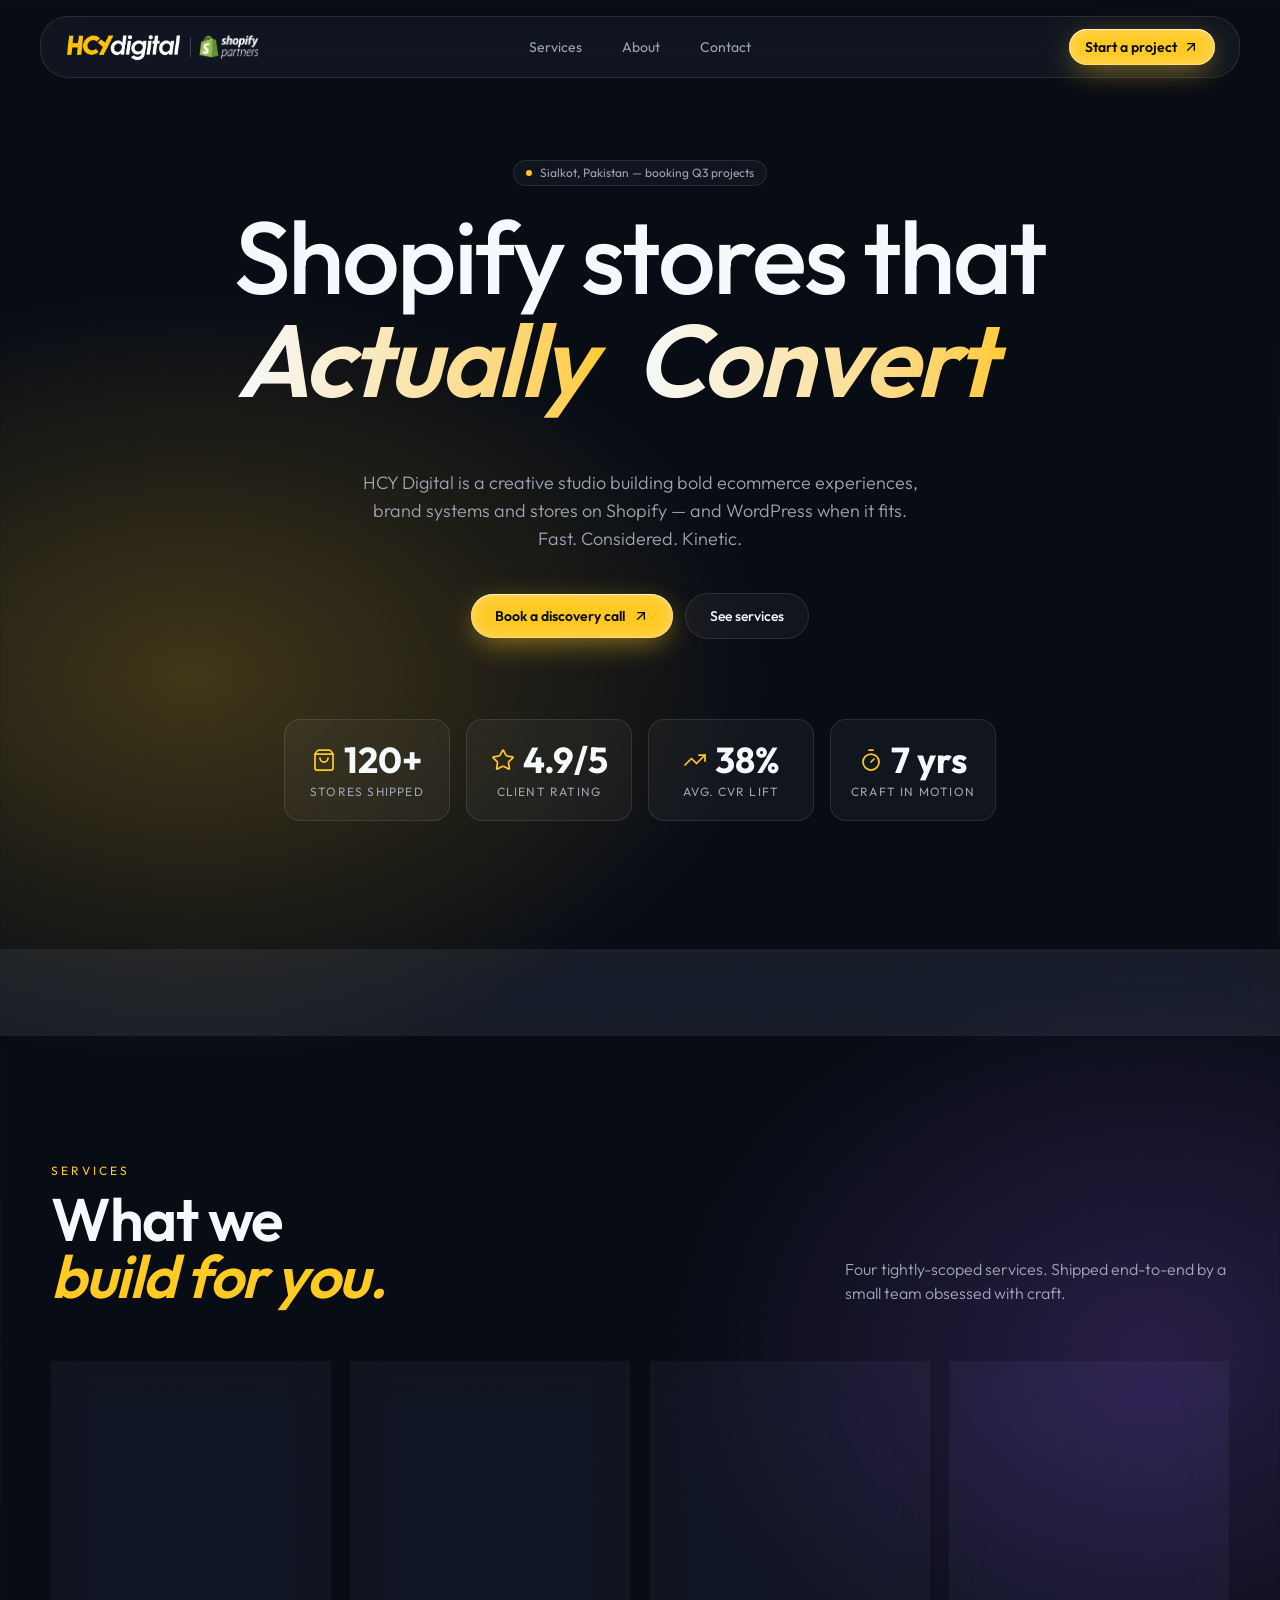
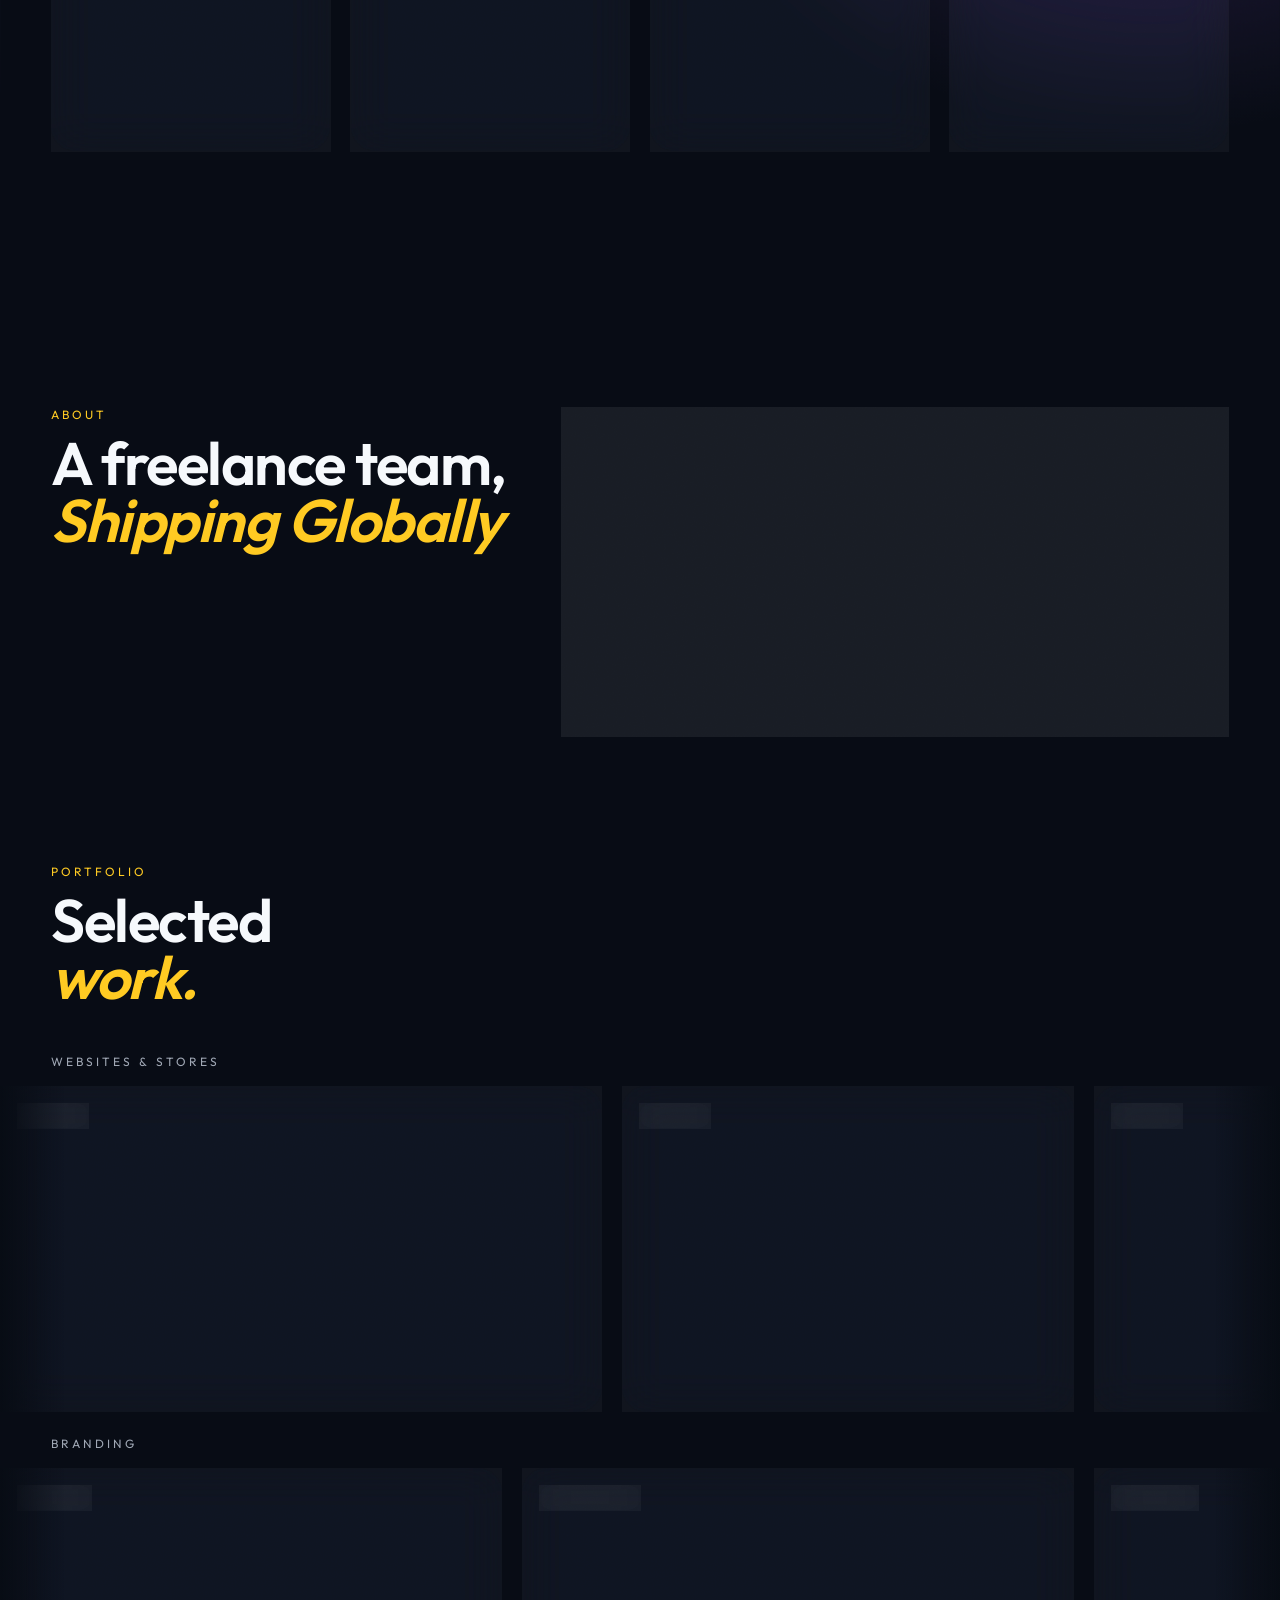
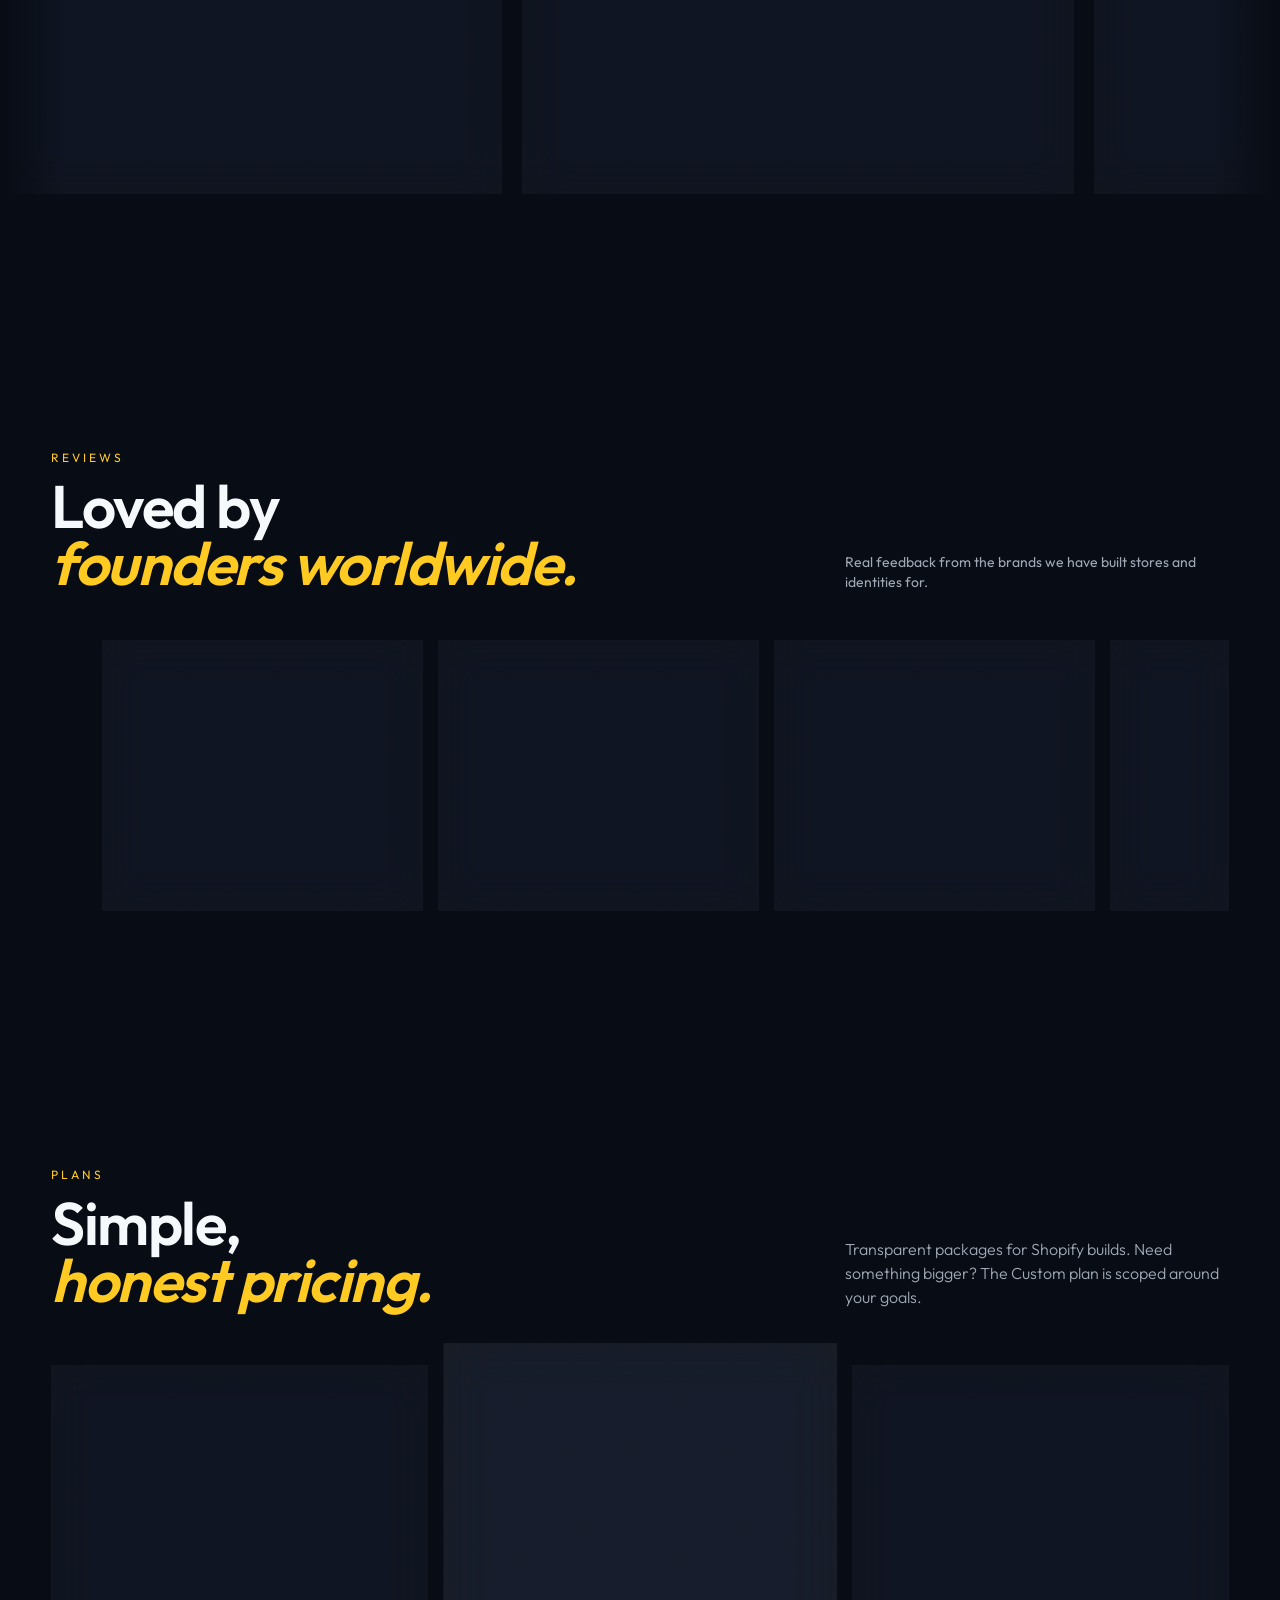
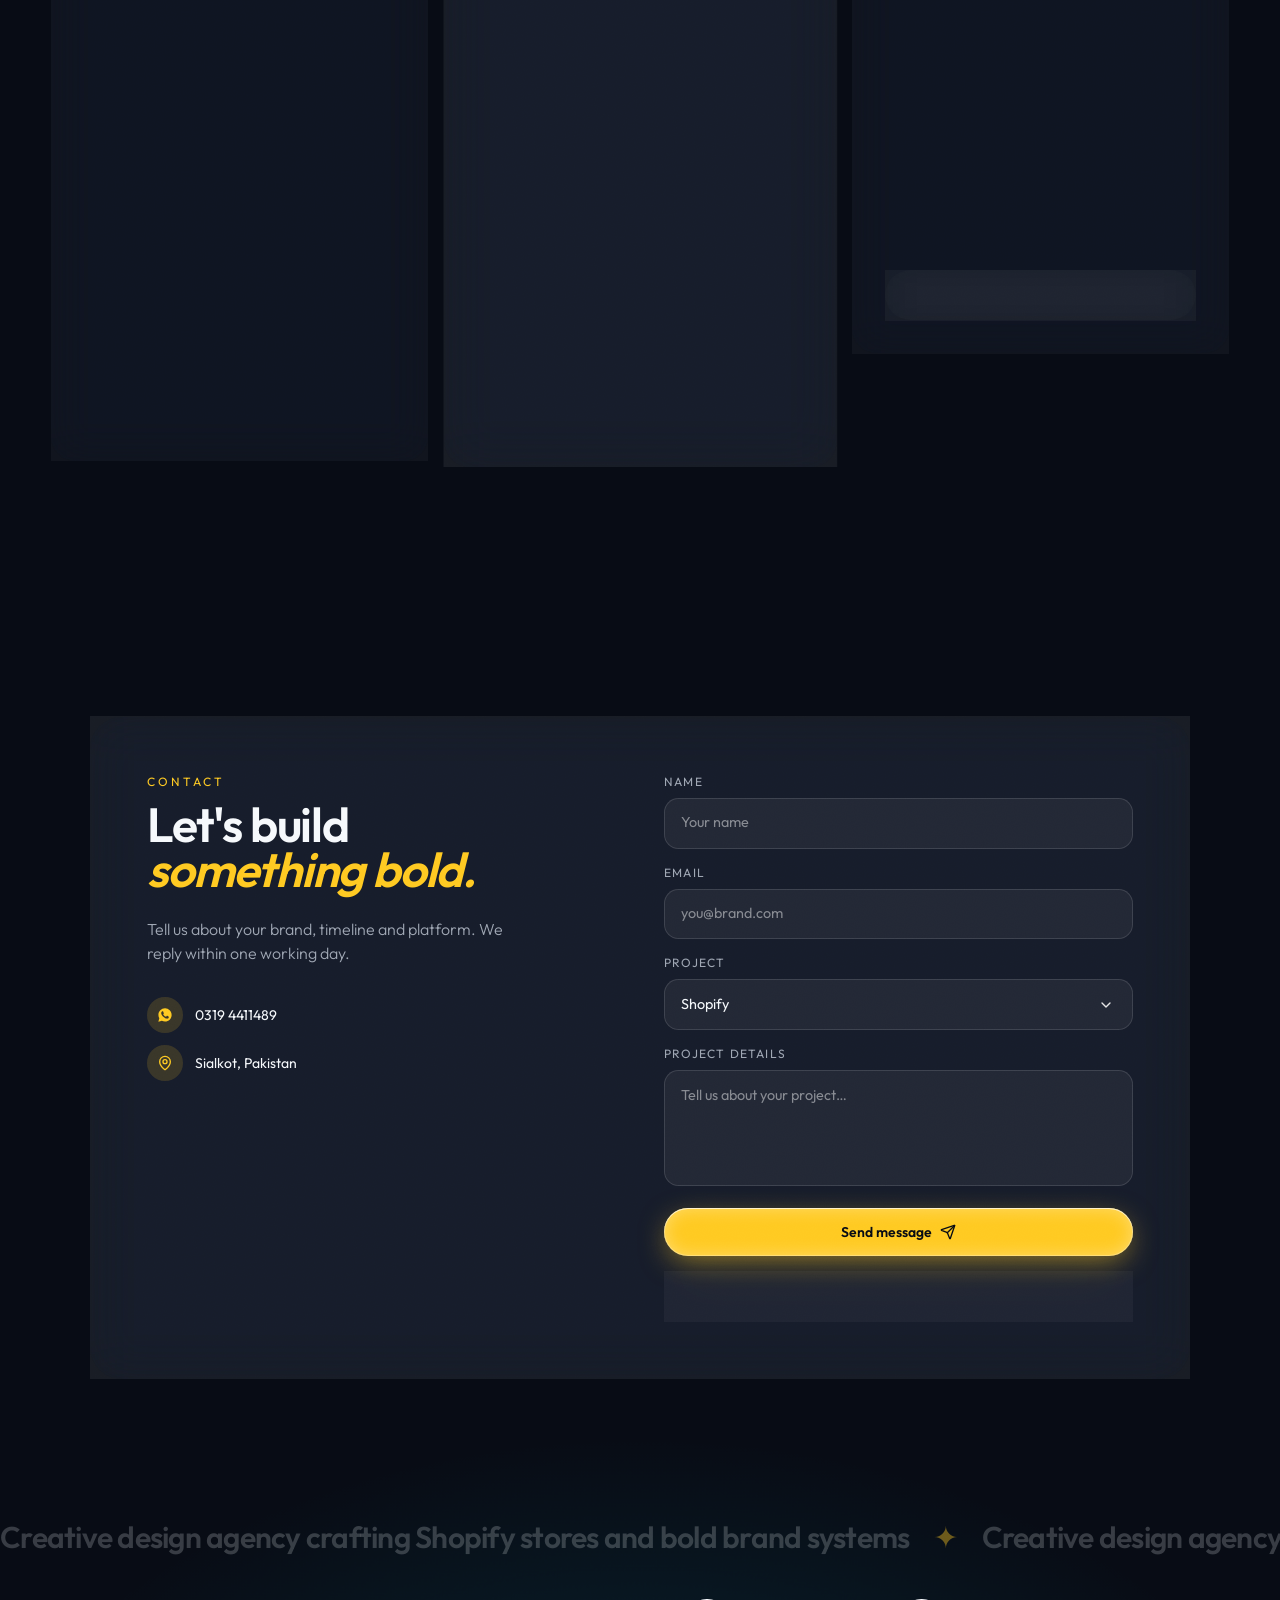
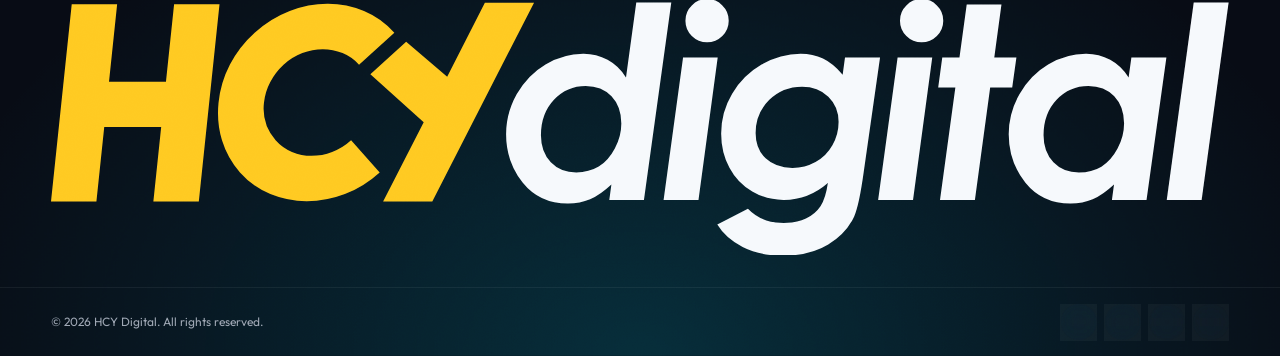
==== index.html @ 5bde9421 "Add files via upload" ====
<!DOCTYPE html>
<html lang="en" class="dark">
<head>
<meta charset="utf-8">
<meta name="viewport" content="width=device-width, initial-scale=1">
<title>HCY Digital — Shopify Store Development &amp; Branding, Sialkot</title>
<meta name="author" content="HCY Digital">
<meta name="description" content="HCY Digital is a creative design agency in Sialkot building conversion-focused Shopify stores, brand identities and ecommerce experiences. WordPress on request.">
<meta property="og:type" content="website">
<meta property="og:title" content="HCY Digital — Shopify Stores. Bold Brands.">
<meta property="og:description" content="Sialkot-based creative agency crafting Shopify stores, brand systems and ecommerce that converts.">
<meta name="twitter:card" content="summary_large_image">
<meta name="twitter:title" content="HCY Digital — Shopify Stores. Bold Brands.">
<meta name="twitter:description" content="Sialkot-based creative agency crafting Shopify stores, brand systems and ecommerce that converts.">
<link rel="canonical" href="https://hcydigital.com/">
<link rel="icon" href="images/favicon.ico" type="image/x-icon">

<!-- Preload the assets that gate LCP: headline font + logo -->
<link rel="preload" href="fonts/outfit-variable.woff2" as="font" type="font/woff2" crossorigin>
<link rel="preload" href="images/logo.png" as="image" fetchpriority="high">

<link rel="stylesheet" href="styles.css">
</head>
<body><div class="relative min-h-screen overflow-x-hidden bg-aurora grain text-foreground"><div aria-hidden=true class="pointer-events-none fixed inset-0 -z-10 transition-[background] duration-300" style="background:radial-gradient(500px circle at 81.06694560669456% 0%,color-mix(in oklab,var(--primary) 12%,transparent),transparent 60%)"></div><div aria-hidden=true class="pointer-events-none absolute inset-0 -z-10 overflow-hidden"><div class="animate-float-slow absolute -top-24 -left-24 h-96 w-96 rounded-full bg-primary/20 blur-3xl"></div><div class="animate-float-slower absolute top-1/3 -right-32 h-[28rem] w-[28rem] rounded-full bg-accent/20 blur-3xl"></div><div class="animate-float-slow absolute bottom-0 left-1/3 h-80 w-80 rounded-full bg-[color:var(--glow-cyan)]/20 blur-3xl"></div></div><header id="site-header" class="fixed inset-x-0 top-0 z-40 w-full transition-transform duration-500 ease-[cubic-bezier(.2,.7,.2,1)] translate-y-0"><div id="header-blur" aria-hidden="true" class="pointer-events-none absolute inset-x-0 top-0 h-24 backdrop-blur-xl transition-opacity duration-300 [mask-image:linear-gradient(to_bottom,black_60%,transparent)] opacity-0"></div><div class="relative mx-auto mt-4 flex w-[min(1200px,94%)] items-center justify-between gap-4 rounded-[1.75rem] glass px-4 py-3 sm:px-6"><div class="flex shrink-0 items-center gap-2"><a href=#top class="flex items-center"><img src="images/logo.png" alt="HCY Digital" width="747" height="179" class="h-6 w-auto sm:h-7" fetchpriority="high"></a><span aria-hidden=true class="h-5 w-px bg-foreground/20"></span><a href=https://www.shopify.com/partners/directory/partner/hcy-digital target=_blank rel="noopener noreferrer" class="flex items-center"><img src="images/shopify-partner-badge.webp" alt="Shopify Partner" width="120" height="32" class="h-5 w-auto sm:h-6" loading="lazy"></a></div><nav class="pointer-events-none absolute left-1/2 top-1/2 hidden -translate-x-1/2 -translate-y-1/2 items-center gap-2 text-xs text-muted-foreground sm:text-sm md:flex"><a href=#services class="group pointer-events-auto relative inline-flex items-center"><span class="relative z-10 px-4 py-2 transition-colors duration-300 group-hover:text-primary-foreground">Services</span><span class="absolute inset-0 origin-bottom scale-y-0 rounded-full bg-primary opacity-0 transition-all duration-300 ease-[cubic-bezier(.2,.7,.2,1)] group-hover:scale-y-100 group-hover:opacity-100"></span></a><a href=#about class="group pointer-events-auto relative inline-flex items-center"><span class="relative z-10 px-4 py-2 transition-colors duration-300 group-hover:text-primary-foreground">About</span><span class="absolute inset-0 origin-bottom scale-y-0 rounded-full bg-primary opacity-0 transition-all duration-300 ease-[cubic-bezier(.2,.7,.2,1)] group-hover:scale-y-100 group-hover:opacity-100"></span></a><a href=#contact class="group pointer-events-auto relative inline-flex items-center"><span class="relative z-10 px-4 py-2 transition-colors duration-300 group-hover:text-primary-foreground">Contact</span><span class="absolute inset-0 origin-bottom scale-y-0 rounded-full bg-primary opacity-0 transition-all duration-300 ease-[cubic-bezier(.2,.7,.2,1)] group-hover:scale-y-100 group-hover:opacity-100"></span></a></nav><button type="button" id="mobile-menu-toggle" aria-label="Toggle menu" aria-expanded="false" class="flex md:hidden items-center justify-center rounded-full p-2 text-foreground transition-colors hover:text-primary"><svg xmlns=http://www.w3.org/2000/svg width=24 height=24 viewBox="0 0 24 24" fill=none stroke=currentColor stroke-width=2 stroke-linecap=round stroke-linejoin=round class="lucide lucide-menu h-5 w-5" aria-hidden=true><path d="M4 5h16"></path><path d="M4 12h16"></path><path d="M4 19h16"></path></svg></button><a href=#contact class="btn-glow group hidden items-center gap-1.5 rounded-full bg-primary px-4 py-2 text-sm font-semibold text-primary-foreground transition-transform hover:scale-[1.03] md:inline-flex">Start a project<svg xmlns=http://www.w3.org/2000/svg width=24 height=24 viewBox="0 0 24 24" fill=none stroke=currentColor stroke-width=2 stroke-linecap=round stroke-linejoin=round class="lucide lucide-arrow-up-right h-4 w-4 transition-transform group-hover:translate-x-0.5 group-hover:-translate-y-0.5" aria-hidden=true><path d="M7 7h10v10"></path><path d="M7 17 17 7"></path></svg></a></div></header><nav id="mobile-nav" class="mobile-nav glass" aria-label="Mobile">
<a href="#services">Services</a>
<a href="#about">About</a>
<a href="#contact">Contact</a>
</nav><section id=top class="relative overflow-hidden pt-32 pb-24 sm:pt-40 sm:pb-32"><div class="relative z-10 mx-auto w-[min(1200px,92%)] flex flex-col items-center text-center"><div data-reveal=true class="inline-flex items-center gap-2 rounded-full glass px-3 py-1 text-xs text-muted-foreground opacity-0 animate-rise"><span class="h-1.5 w-1.5 rounded-full bg-primary animate-pulse"></span>Sialkot, Pakistan — booking Q3 projects</div><h1 id="hero-heading" class="mt-6 font-display text-[clamp(2.75rem,8vw,7rem)] font-medium leading-[0.92] tracking-tight">Shopify stores that<br><span class="inline-block font-script text-shimmer leading-[1.1] pr-[0.25em] pb-[0.1em] overflow-visible">Actually Convert</span></h1><p data-reveal=true class="mt-8 max-w-xl text-base text-muted-foreground sm:text-lg opacity-0 font-light animate-rise">HCY Digital is a creative studio building bold ecommerce experiences, brand systems and stores on Shopify — and WordPress when it fits. Fast. Considered. Kinetic.<div data-reveal=true class="mt-10 flex flex-wrap items-center justify-center gap-3 opacity-0 animate-rise"><a href=#contact class="btn-glow group inline-flex items-center gap-2 rounded-full bg-primary px-6 py-3 text-sm font-semibold text-primary-foreground transition-transform hover:scale-[1.03]">Book a discovery call<svg xmlns=http://www.w3.org/2000/svg width=24 height=24 viewBox="0 0 24 24" fill=none stroke=currentColor stroke-width=2 stroke-linecap=round stroke-linejoin=round class="lucide lucide-arrow-up-right h-4 w-4 transition-transform group-hover:translate-x-0.5 group-hover:-translate-y-0.5" aria-hidden=true><path d="M7 7h10v10"></path><path d="M7 17 17 7"></path></svg></a><a href=#services class="inline-flex items-center gap-2 rounded-full glass px-6 py-3 text-sm font-medium text-foreground hover:bg-white/10 transition-colors">See services</a></div><div data-reveal=true class="mt-20 grid grid-cols-2 gap-4 sm:grid-cols-4 opacity-0 animate-rise"><div class="stat-card rounded-2xl glass p-5 text-center"><div class="relative z-10 flex items-center justify-center gap-2"><svg xmlns=http://www.w3.org/2000/svg width=24 height=24 viewBox="0 0 24 24" fill=none stroke=currentColor stroke-width=1.75 stroke-linecap=round stroke-linejoin=round class="lucide lucide-shopping-bag h-5 w-5 text-primary sm:h-6 sm:w-6" aria-hidden=true><path d="M16 10a4 4 0 0 1-8 0"></path><path d="M3.103 6.034h17.794"></path><path d="M3.4 5.467a2 2 0 0 0-.4 1.2V20a2 2 0 0 0 2 2h14a2 2 0 0 0 2-2V6.667a2 2 0 0 0-.4-1.2l-2-2.667A2 2 0 0 0 17 2H7a2 2 0 0 0-1.6.8z"></path></svg><div class="font-display text-3xl font-bold text-foreground sm:text-4xl">120+</div></div><div class="relative z-10 mt-1 text-xs uppercase tracking-widest text-muted-foreground">Stores shipped</div></div><div class="stat-card rounded-2xl glass p-5 text-center"><div class="relative z-10 flex items-center justify-center gap-2"><svg xmlns=http://www.w3.org/2000/svg width=24 height=24 viewBox="0 0 24 24" fill=none stroke=currentColor stroke-width=1.75 stroke-linecap=round stroke-linejoin=round class="lucide lucide-star h-5 w-5 text-primary sm:h-6 sm:w-6" aria-hidden=true><path d="M11.525 2.295a.53.53 0 0 1 .95 0l2.31 4.679a2.123 2.123 0 0 0 1.595 1.16l5.166.756a.53.53 0 0 1 .294.904l-3.736 3.638a2.123 2.123 0 0 0-.611 1.878l.882 5.14a.53.53 0 0 1-.771.56l-4.618-2.428a2.122 2.122 0 0 0-1.973 0L6.396 21.01a.53.53 0 0 1-.77-.56l.881-5.139a2.122 2.122 0 0 0-.611-1.879L2.16 9.795a.53.53 0 0 1 .294-.906l5.165-.755a2.122 2.122 0 0 0 1.597-1.16z"></path></svg><div class="font-display text-3xl font-bold text-foreground sm:text-4xl">4.9/5</div></div><div class="relative z-10 mt-1 text-xs uppercase tracking-widest text-muted-foreground">Client rating</div></div><div class="stat-card rounded-2xl glass p-5 text-center"><div class="relative z-10 flex items-center justify-center gap-2"><svg xmlns=http://www.w3.org/2000/svg width=24 height=24 viewBox="0 0 24 24" fill=none stroke=currentColor stroke-width=1.75 stroke-linecap=round stroke-linejoin=round class="lucide lucide-trending-up h-5 w-5 text-primary sm:h-6 sm:w-6" aria-hidden=true><path d="M16 7h6v6"></path><path d="m22 7-8.5 8.5-5-5L2 17"></path></svg><div class="font-display text-3xl font-bold text-foreground sm:text-4xl">38%</div></div><div class="relative z-10 mt-1 text-xs uppercase tracking-widest text-muted-foreground">Avg. CVR lift</div></div><div class="stat-card rounded-2xl glass p-5 text-center"><div class="relative z-10 flex items-center justify-center gap-2"><svg xmlns=http://www.w3.org/2000/svg width=24 height=24 viewBox="0 0 24 24" fill=none stroke=currentColor stroke-width=1.75 stroke-linecap=round stroke-linejoin=round class="lucide lucide-timer h-5 w-5 text-primary sm:h-6 sm:w-6" aria-hidden=true><line x1=10 x2=14 y1=2 y2=2></line><line x1=12 x2=15 y1=14 y2=11></line><circle cx=12 cy=14 r=8></circle></svg><div class="font-display text-3xl font-bold text-foreground sm:text-4xl">7 yrs</div></div><div class="relative z-10 mt-1 text-xs uppercase tracking-widest text-muted-foreground">Craft in motion</div></div></div></div></section><div class="relative border-y border-border/60 py-6 overflow-hidden glass-strong"><div class="animate-marquee flex w-max gap-14 whitespace-nowrap font-display text-2xl sm:text-3xl font-semibold"><span class="flex items-center gap-14"><span class=text-primary>Shopify</span><span class=text-muted-foreground>✦</span></span><span class="flex items-center gap-14"><span class=text-foreground/80>Wordpress</span><span class=text-muted-foreground>✦</span></span><span class="flex items-center gap-14"><span class=text-foreground/80>Branding</span><span class=text-muted-foreground>✦</span></span><span class="flex items-center gap-14"><span class=text-primary>SEO</span><span class=text-muted-foreground>✦</span></span><span class="flex items-center gap-14"><span class=text-foreground/80>Shopify</span><span class=text-muted-foreground>✦</span></span><span class="flex items-center gap-14"><span class=text-foreground/80>Wordpress</span><span class=text-muted-foreground>✦</span></span><span class="flex items-center gap-14"><span class=text-primary>Branding</span><span class=text-muted-foreground>✦</span></span><span class="flex items-center gap-14"><span class=text-foreground/80>SEO</span><span class=text-muted-foreground>✦</span></span></div></div><section id=services class="relative py-24 sm:py-32"><div class="mx-auto w-[min(1200px,92%)]"><div class="flex items-end justify-between gap-6 flex-wrap"><div data-reveal=true class="opacity-0 animate-rise"><div class="text-xs uppercase tracking-[0.25em] text-primary">Services</div><h2 class="mt-3 font-display text-4xl sm:text-6xl font-semibold leading-[0.95] tracking-tight">What we<br><span class=font-script>build for you.</span></h2></div><p data-reveal=true class="max-w-sm text-muted-foreground opacity-0 font-light animate-rise">Four tightly-scoped services. Shipped end-to-end by a small team obsessed with craft.</p></div><div class="mt-14 grid gap-5 md:grid-cols-2 lg:grid-cols-4"><article data-reveal=true style=animation-delay:0ms class="group relative overflow-hidden rounded-3xl glass p-6 sm:p-8 opacity-0 transition-transform duration-500 hover:-translate-y-1 animate-rise"><div class="absolute inset-x-0 -top-24 h-40 bg-gradient-to-b from-primary/20 to-transparent opacity-0 group-hover:opacity-100 transition-opacity"></div><div class="flex items-center justify-between"><div class="grid h-12 w-12 shrink-0 place-items-center rounded-2xl bg-primary/15 text-primary"><svg xmlns=http://www.w3.org/2000/svg width=24 height=24 viewBox="0 0 24 24" fill=none stroke=currentColor stroke-width=2 stroke-linecap=round stroke-linejoin=round class="lucide lucide-shopping-bag h-5 w-5" aria-hidden=true><path d="M16 10a4 4 0 0 1-8 0"></path><path d="M3.103 6.034h17.794"></path><path d="M3.4 5.467a2 2 0 0 0-.4 1.2V20a2 2 0 0 0 2 2h14a2 2 0 0 0 2-2V6.667a2 2 0 0 0-.4-1.2l-2-2.667A2 2 0 0 0 17 2H7a2 2 0 0 0-1.6.8z"></path></svg></div><span class="rounded-full border border-border/70 px-2.5 py-1 text-[10px] uppercase tracking-widest text-muted-foreground">01</span></div><h3 class="mt-6 font-display text-2xl font-semibold leading-tight">Shopify Store Development</h3><p class="mt-3 text-sm text-muted-foreground">Custom themes, Shopify Plus builds, headless setups and CRO-focused product pages engineered for scale.<ul class="mt-6 space-y-2"><li class="flex items-center gap-2 text-sm"><svg xmlns=http://www.w3.org/2000/svg width=24 height=24 viewBox="0 0 24 24" fill=none stroke=currentColor stroke-width=2 stroke-linecap=round stroke-linejoin=round class="lucide lucide-check h-4 w-4 text-primary" aria-hidden=true><path d="M20 6 9 17l-5-5"></path></svg><span class=text-foreground/90>Theme &amp; headless dev</span><li class="flex items-center gap-2 text-sm"><svg xmlns=http://www.w3.org/2000/svg width=24 height=24 viewBox="0 0 24 24" fill=none stroke=currentColor stroke-width=2 stroke-linecap=round stroke-linejoin=round class="lucide lucide-check h-4 w-4 text-primary" aria-hidden=true><path d="M20 6 9 17l-5-5"></path></svg><span class=text-foreground/90>Checkout &amp; apps</span><li class="flex items-center gap-2 text-sm"><svg xmlns=http://www.w3.org/2000/svg width=24 height=24 viewBox="0 0 24 24" fill=none stroke=currentColor stroke-width=2 stroke-linecap=round stroke-linejoin=round class="lucide lucide-check h-4 w-4 text-primary" aria-hidden=true><path d="M20 6 9 17l-5-5"></path></svg><span class=text-foreground/90>Speed + CRO</span></ul></article><article data-reveal=true style=animation-delay:120ms class="group relative overflow-hidden rounded-3xl glass p-6 sm:p-8 opacity-0 transition-transform duration-500 hover:-translate-y-1 animate-rise"><div class="absolute inset-x-0 -top-24 h-40 bg-gradient-to-b from-primary/20 to-transparent opacity-0 group-hover:opacity-100 transition-opacity"></div><div class="flex items-center justify-between"><div class="grid h-12 w-12 shrink-0 place-items-center rounded-2xl bg-primary/15 text-primary"><svg xmlns=http://www.w3.org/2000/svg width=24 height=24 viewBox="0 0 24 24" fill=none stroke=currentColor stroke-width=2 stroke-linecap=round stroke-linejoin=round class="lucide lucide-palette h-5 w-5" aria-hidden=true><path d="M12 22a1 1 0 0 1 0-20 10 9 0 0 1 10 9 5 5 0 0 1-5 5h-2.25a1.75 1.75 0 0 0-1.4 2.8l.3.4a1.75 1.75 0 0 1-1.4 2.8z"></path><circle cx=13.5 cy=6.5 r=.5 fill=currentColor></circle><circle cx=17.5 cy=10.5 r=.5 fill=currentColor></circle><circle cx=6.5 cy=12.5 r=.5 fill=currentColor></circle><circle cx=8.5 cy=7.5 r=.5 fill=currentColor></circle></svg></div><span class="rounded-full border border-border/70 px-2.5 py-1 text-[10px] uppercase tracking-widest text-muted-foreground">02</span></div><h3 class="mt-6 font-display text-2xl font-semibold leading-tight">Branding &amp; Identity</h3><p class="mt-3 text-sm text-muted-foreground">Positioning, logo systems, type, art direction and brand guidelines — bold identities built to compound.<ul class="mt-6 space-y-2"><li class="flex items-center gap-2 text-sm"><svg xmlns=http://www.w3.org/2000/svg width=24 height=24 viewBox="0 0 24 24" fill=none stroke=currentColor stroke-width=2 stroke-linecap=round stroke-linejoin=round class="lucide lucide-check h-4 w-4 text-primary" aria-hidden=true><path d="M20 6 9 17l-5-5"></path></svg><span class=text-foreground/90>Logo &amp; identity</span><li class="flex items-center gap-2 text-sm"><svg xmlns=http://www.w3.org/2000/svg width=24 height=24 viewBox="0 0 24 24" fill=none stroke=currentColor stroke-width=2 stroke-linecap=round stroke-linejoin=round class="lucide lucide-check h-4 w-4 text-primary" aria-hidden=true><path d="M20 6 9 17l-5-5"></path></svg><span class=text-foreground/90>Visual system</span><li class="flex items-center gap-2 text-sm"><svg xmlns=http://www.w3.org/2000/svg width=24 height=24 viewBox="0 0 24 24" fill=none stroke=currentColor stroke-width=2 stroke-linecap=round stroke-linejoin=round class="lucide lucide-check h-4 w-4 text-primary" aria-hidden=true><path d="M20 6 9 17l-5-5"></path></svg><span class=text-foreground/90>Brand guidelines</span></ul></article><article data-reveal=true style=animation-delay:240ms class="group relative overflow-hidden rounded-3xl glass p-6 sm:p-8 opacity-0 transition-transform duration-500 hover:-translate-y-1 animate-rise"><div class="absolute inset-x-0 -top-24 h-40 bg-gradient-to-b from-primary/20 to-transparent opacity-0 group-hover:opacity-100 transition-opacity"></div><div class="flex items-center justify-between"><div class="grid h-12 w-12 shrink-0 place-items-center rounded-2xl bg-primary/15 text-primary"><svg xmlns=http://www.w3.org/2000/svg width=24 height=24 viewBox="0 0 24 24" fill=none stroke=currentColor stroke-width=2 stroke-linecap=round stroke-linejoin=round class="lucide lucide-globe h-5 w-5" aria-hidden=true><circle cx=12 cy=12 r=10></circle><path d="M12 2a14.5 14.5 0 0 0 0 20 14.5 14.5 0 0 0 0-20"></path><path d="M2 12h20"></path></svg></div><span class="rounded-full border border-border/70 px-2.5 py-1 text-[10px] uppercase tracking-widest text-muted-foreground">03</span></div><h3 class="mt-6 font-display text-2xl font-semibold leading-tight">WordPress &amp; Web</h3><p class="mt-3 text-sm text-muted-foreground">Content-driven WordPress builds and marketing sites for teams that need editorial flexibility.<ul class="mt-6 space-y-2"><li class="flex items-center gap-2 text-sm"><svg xmlns=http://www.w3.org/2000/svg width=24 height=24 viewBox="0 0 24 24" fill=none stroke=currentColor stroke-width=2 stroke-linecap=round stroke-linejoin=round class="lucide lucide-check h-4 w-4 text-primary" aria-hidden=true><path d="M20 6 9 17l-5-5"></path></svg><span class=text-foreground/90>WooCommerce</span><li class="flex items-center gap-2 text-sm"><svg xmlns=http://www.w3.org/2000/svg width=24 height=24 viewBox="0 0 24 24" fill=none stroke=currentColor stroke-width=2 stroke-linecap=round stroke-linejoin=round class="lucide lucide-check h-4 w-4 text-primary" aria-hidden=true><path d="M20 6 9 17l-5-5"></path></svg><span class=text-foreground/90>Custom themes</span><li class="flex items-center gap-2 text-sm"><svg xmlns=http://www.w3.org/2000/svg width=24 height=24 viewBox="0 0 24 24" fill=none stroke=currentColor stroke-width=2 stroke-linecap=round stroke-linejoin=round class="lucide lucide-check h-4 w-4 text-primary" aria-hidden=true><path d="M20 6 9 17l-5-5"></path></svg><span class=text-foreground/90>CMS setup</span></ul></article><article data-reveal=true style=animation-delay:360ms class="group relative overflow-hidden rounded-3xl glass p-6 sm:p-8 opacity-0 transition-transform duration-500 hover:-translate-y-1 animate-rise"><div class="absolute inset-x-0 -top-24 h-40 bg-gradient-to-b from-primary/20 to-transparent opacity-0 group-hover:opacity-100 transition-opacity"></div><div class="flex items-center justify-between"><div class="grid h-12 w-12 shrink-0 place-items-center rounded-2xl bg-primary/15 text-primary"><svg xmlns=http://www.w3.org/2000/svg width=24 height=24 viewBox="0 0 24 24" fill=none stroke=currentColor stroke-width=2 stroke-linecap=round stroke-linejoin=round class="lucide lucide-search h-5 w-5" aria-hidden=true><path d="m21 21-4.34-4.34"></path><circle cx=11 cy=11 r=8></circle></svg></div><span class="rounded-full border border-border/70 px-2.5 py-1 text-[10px] uppercase tracking-widest text-muted-foreground">04
</span></div><h3 class="mt-6 font-display text-2xl font-semibold leading-tight">Search Engine Optimization</h3><p class="mt-3 text-sm text-muted-foreground">Technical SEO, keyword strategy and content systems that compound organic traffic and rankings over time.<ul class="mt-6 space-y-2"><li class="flex items-center gap-2 text-sm"><svg xmlns=http://www.w3.org/2000/svg width=24 height=24 viewBox="0 0 24 24" fill=none stroke=currentColor stroke-width=2 stroke-linecap=round stroke-linejoin=round class="lucide lucide-check h-4 w-4 text-primary" aria-hidden=true><path d="M20 6 9 17l-5-5"></path></svg><span class=text-foreground/90>Technical SEO</span><li class="flex items-center gap-2 text-sm"><svg xmlns=http://www.w3.org/2000/svg width=24 height=24 viewBox="0 0 24 24" fill=none stroke=currentColor stroke-width=2 stroke-linecap=round stroke-linejoin=round class="lucide lucide-check h-4 w-4 text-primary" aria-hidden=true><path d="M20 6 9 17l-5-5"></path></svg><span class=text-foreground/90>Keyword strategy</span><li class="flex items-center gap-2 text-sm"><svg xmlns=http://www.w3.org/2000/svg width=24 height=24 viewBox="0 0 24 24" fill=none stroke=currentColor stroke-width=2 stroke-linecap=round stroke-linejoin=round class="lucide lucide-check h-4 w-4 text-primary" aria-hidden=true><path d="M20 6 9 17l-5-5"></path></svg><span class=text-foreground/90>Content systems</span></ul></article></div></div></section><section id=about class="relative pt-24 sm:pt-32 pb-12 sm:pb-16"><div class="mx-auto w-[min(1200px,92%)] grid gap-12 md:grid-cols-12"><div data-reveal=true class="md:col-span-5 opacity-0 animate-rise"><div class="text-xs uppercase tracking-[0.25em] text-primary">About</div><h2 class="mt-3 font-display text-4xl sm:text-6xl font-semibold leading-[0.95] tracking-tight">A freelance team,<br><span class=font-script>Shipping Globally</span></h2></div><div data-reveal=true class="md:col-span-7 opacity-0 animate-rise"><div class="rounded-3xl glass-strong p-8 sm:p-10"><p class="text-lg text-foreground/90 leading-relaxed font-light">HCY Digital is a small team of designers and developers working from Sialkot, Pakistan. We partner with founders and brands worldwide to launch <span class="text-primary font-medium">Shopify stores</span>, <span class="text-primary font-medium">brand identities</span> and web experiences that feel considered, kinetic and unmistakable.<div class="mt-8 grid grid-cols-2 gap-4 sm:grid-cols-3"><div class="rounded-2xl border border-border/60 p-4"><svg xmlns=http://www.w3.org/2000/svg width=24 height=24 viewBox="0 0 24 24" fill=none stroke=currentColor stroke-width=2 stroke-linecap=round stroke-linejoin=round class="lucide lucide-sparkles h-4 w-4 text-primary" aria-hidden=true><path d="M11.017 2.814a1 1 0 0 1 1.966 0l1.051 5.558a2 2 0 0 0 1.594 1.594l5.558 1.051a1 1 0 0 1 0 1.966l-5.558 1.051a2 2 0 0 0-1.594 1.594l-1.051 5.558a1 1 0 0 1-1.966 0l-1.051-5.558a2 2 0 0 0-1.594-1.594l-5.558-1.051a1 1 0 0 1 0-1.966l5.558-1.051a2 2 0 0 0 1.594-1.594z"></path><path d="M20 2v4"></path><path d="M22 4h-4"></path><circle cx=4 cy=20 r=2></circle></svg><div class="mt-3 text-sm font-semibold">Craft-led</div><div class="text-xs text-muted-foreground">No templates</div></div><div class="rounded-2xl border border-border/60 p-4"><svg xmlns=http://www.w3.org/2000/svg width=24 height=24 viewBox="0 0 24 24" fill=none stroke=currentColor stroke-width=2 stroke-linecap=round stroke-linejoin=round class="lucide lucide-shopping-bag h-4 w-4 text-primary" aria-hidden=true><path d="M16 10a4 4 0 0 1-8 0"></path><path d="M3.103 6.034h17.794"></path><path d="M3.4 5.467a2 2 0 0 0-.4 1.2V20a2 2 0 0 0 2 2h14a2 2 0 0 0 2-2V6.667a2 2 0 0 0-.4-1.2l-2-2.667A2 2 0 0 0 17 2H7a2 2 0 0 0-1.6.8z"></path></svg><div class="mt-3 text-sm font-semibold">Ecomm-first</div><div class="text-xs text-muted-foreground">CRO obsessed</div></div><div class="rounded-2xl border border-border/60 p-4"><svg xmlns=http://www.w3.org/2000/svg width=24 height=24 viewBox="0 0 24 24" fill=none stroke=currentColor stroke-width=2 stroke-linecap=round stroke-linejoin=round class="lucide lucide-globe h-4 w-4 text-primary" aria-hidden=true><circle cx=12 cy=12 r=10></circle><path d="M12 2a14.5 14.5 0 0 0 0 20 14.5 14.5 0 0 0 0-20"></path><path d="M2 12h20"></path></svg><div class="mt-3 text-sm font-semibold">Global</div><div class="text-xs text-muted-foreground">US • EU • MENA</div></div></div></div></div></div></section><section id=portfolio class="relative pt-12 sm:pt-16 pb-24 sm:pb-32"><div class="mx-auto w-[min(1200px,92%)]"><div data-reveal=true class="opacity-0 animate-rise"><div class="text-xs uppercase tracking-[0.25em] text-primary">Portfolio</div><h2 class="mt-3 font-display text-4xl sm:text-6xl font-semibold leading-[0.95] tracking-tight">Selected<br><span class=font-script>work.</span></h2></div></div><div class="mt-12 space-y-6"><div><div class="mx-auto mb-4 w-[min(1200px,92%)] text-xs uppercase tracking-[0.25em] text-muted-foreground">Websites &amp; Stores</div><div class="group/row relative overflow-hidden"><div class="flex w-max gap-5 animate-marquee group-hover/row:[animation-play-state:paused]"><button class="group relative shrink-0 overflow-hidden rounded-3xl glass text-left"><img src="images/portfolio-nord-apparel.webp" alt="Nord Apparel" width="900" height="600" loading="lazy" decoding="async" class="h-[200px] w-auto sm:h-[300px] object-cover transition-transform duration-700 group-hover:scale-105">><div class="absolute inset-0 bg-gradient-to-t from-black/70 via-black/10 to-transparent"></div><div class="absolute top-4 left-4 rounded-full glass px-2.5 py-1 text-[10px] uppercase tracking-widest text-foreground/90">Shopify</div><div class="absolute bottom-4 left-4 right-4 flex items-end justify-between gap-3"><div><div class="font-display text-lg font-semibold">Nord Apparel</div><div class="mt-1 flex items-center gap-1.5 text-xs text-muted-foreground"><svg xmlns=http://www.w3.org/2000/svg width=24 height=24 viewBox="0 0 24 24" fill=none stroke=currentColor stroke-width=2 stroke-linecap=round stroke-linejoin=round class="lucide lucide-monitor h-3 w-3" aria-hidden=true><rect width=20 height=14 x=2 y=3 rx=2></rect><line x1=8 x2=16 y1=21 y2=21></line><line x1=12 x2=12 y1=17 y2=21></line></svg> View live</div></div><span class="grid h-10 w-10 place-items-center rounded-full bg-primary text-primary-foreground transition-transform group-hover:scale-110"><svg xmlns=http://www.w3.org/2000/svg width=24 height=24 viewBox="0 0 24 24" fill=none stroke=currentColor stroke-width=2 stroke-linecap=round stroke-linejoin=round class="lucide lucide-arrow-up-right h-4 w-4" aria-hidden=true><path d="M7 7h10v10"></path><path d="M7 17 17 7"></path></svg></span></div></button><button class="group relative shrink-0 overflow-hidden rounded-3xl glass text-left"><img src="images/portfolio-ember-coffee.webp" alt="Ember Coffee" width="1200" height="600" loading="lazy" decoding="async" class="h-[200px] w-auto sm:h-[300px] object-cover transition-transform duration-700 group-hover:scale-105">><div class="absolute inset-0 bg-gradient-to-t from-black/70 via-black/10 to-transparent"></div><div class="absolute top-4 left-4 rounded-full glass px-2.5 py-1 text-[10px] uppercase tracking-widest text-foreground/90">Shopify</div><div class="absolute bottom-4 left-4 right-4 flex items-end justify-between gap-3"><div><div class="font-display text-lg font-semibold">Ember Coffee</div><div class="mt-1 flex items-center gap-1.5 text-xs text-muted-foreground"><svg xmlns=http://www.w3.org/2000/svg width=24 height=24 viewBox="0 0 24 24" fill=none stroke=currentColor stroke-width=2 stroke-linecap=round stroke-linejoin=round class="lucide lucide-monitor h-3 w-3" aria-hidden=true><rect width=20 height=14 x=2 y=3 rx=2></rect><line x1=8 x2=16 y1=21 y2=21></line><line x1=12 x2=12 y1=17 y2=21></line></svg> View live</div></div><span class="grid h-10 w-10 place-items-center rounded-full bg-primary text-primary-foreground transition-transform group-hover:scale-110"><svg xmlns=http://www.w3.org/2000/svg width=24 height=24 viewBox="0 0 24 24" fill=none stroke=currentColor stroke-width=2 stroke-linecap=round stroke-linejoin=round class="lucide lucide-arrow-up-right h-4 w-4" aria-hidden=true><path d="M7 7h10v10"></path><path d="M7 17 17 7"></path></svg></span></div></button><button class="group relative shrink-0 overflow-hidden rounded-3xl glass text-left"><img src="images/portfolio-kite-co.webp" alt="Kite &amp; Co." width="700" height="600" loading="lazy" decoding="async" class="h-[200px] w-auto sm:h-[300px] object-cover transition-transform duration-700 group-hover:scale-105">><div class="absolute inset-0 bg-gradient-to-t from-black/70 via-black/10 to-transparent"></div><div class="absolute top-4 left-4 rounded-full glass px-2.5 py-1 text-[10px] uppercase tracking-widest text-foreground/90">Shopify</div><div class="absolute bottom-4 left-4 right-4 flex items-end justify-between gap-3"><div><div class="font-display text-lg font-semibold">Kite &amp; Co.</div><div class="mt-1 flex items-center gap-1.5 text-xs text-muted-foreground"><svg xmlns=http://www.w3.org/2000/svg width=24 height=24 viewBox="0 0 24 24" fill=none stroke=currentColor stroke-width=2 stroke-linecap=round stroke-linejoin=round class="lucide lucide-monitor h-3 w-3" aria-hidden=true><rect width=20 height=14 x=2 y=3 rx=2></rect><line x1=8 x2=16 y1=21 y2=21></line><line x1=12 x2=12 y1=17 y2=21></line></svg> View live</div></div><span class="grid h-10 w-10 place-items-center rounded-full bg-primary text-primary-foreground transition-transform group-hover:scale-110"><svg xmlns=http://www.w3.org/2000/svg width=24 height=24 viewBox="0 0 24 24" fill=none stroke=currentColor stroke-width=2 stroke-linecap=round stroke-linejoin=round class="lucide lucide-arrow-up-right h-4 w-4" aria-hidden=true><path d="M7 7h10v10"></path><path d="M7 17 17 7"></path></svg></span></div></button><button class="group relative shrink-0 overflow-hidden rounded-3xl glass text-left"><img src="images/portfolio-halo-skincare.webp" alt="Halo Skincare" width="1000" height="600" loading="lazy" decoding="async" class="h-[200px] w-auto sm:h-[300px] object-cover transition-transform duration-700 group-hover:scale-105">><div class="absolute inset-0 bg-gradient-to-t from-black/70 via-black/10 to-transparent"></div><div class="absolute top-4 left-4 rounded-full glass px-2.5 py-1 text-[10px] uppercase tracking-widest text-foreground/90">Shopify</div><div class="absolute bottom-4 left-4 right-4 flex items-end justify-between gap-3"><div><div class="font-display text-lg font-semibold">Halo Skincare</div><div class="mt-1 flex items-center gap-1.5 text-xs text-muted-foreground"><svg xmlns=http://www.w3.org/2000/svg width=24 height=24 viewBox="0 0 24 24" fill=none stroke=currentColor stroke-width=2 stroke-linecap=round stroke-linejoin=round class="lucide lucide-monitor h-3 w-3" aria-hidden=true><rect width=20 height=14 x=2 y=3 rx=2></rect><line x1=8 x2=16 y1=21 y2=21></line><line x1=12 x2=12 y1=17 y2=21></line></svg> View live</div></div><span class="grid h-10 w-10 place-items-center rounded-full bg-primary text-primary-foreground transition-transform group-hover:scale-110"><svg xmlns=http://www.w3.org/2000/svg width=24 height=24 viewBox="0 0 24 24" fill=none stroke=currentColor stroke-width=2 stroke-linecap=round stroke-linejoin=round class="lucide lucide-arrow-up-right h-4 w-4" aria-hidden=true><path d="M7 7h10v10"></path><path d="M7 17 17 7"></path></svg></span></div></button><button class="group relative shrink-0 overflow-hidden rounded-3xl glass text-left"><img src="images/portfolio-cedar-journal.webp" alt="Cedar Journal" width="800" height="600" loading="lazy" decoding="async" class="h-[200px] w-auto sm:h-[300px] object-cover transition-transform duration-700 group-hover:scale-105">><div class="absolute inset-0 bg-gradient-to-t from-black/70 via-black/10 to-transparent"></div><div class="absolute top-4 left-4 rounded-full glass px-2.5 py-1 text-[10px] uppercase tracking-widest text-foreground/90">WordPress</div><div class="absolute bottom-4 left-4 right-4 flex items-end justify-between gap-3"><div><div class="font-display text-lg font-semibold">Cedar Journal</div><div class="mt-1 flex items-center gap-1.5 text-xs text-muted-foreground"><svg xmlns=http://www.w3.org/2000/svg width=24 height=24 viewBox="0 0 24 24" fill=none stroke=currentColor stroke-width=2 stroke-linecap=round stroke-linejoin=round class="lucide lucide-monitor h-3 w-3" aria-hidden=true><rect width=20 height=14 x=2 y=3 rx=2></rect><line x1=8 x2=16 y1=21 y2=21></line><line x1=12 x2=12 y1=17 y2=21></line></svg> View live</div></div><span class="grid h-10 w-10 place-items-center rounded-full bg-primary text-primary-foreground transition-transform group-hover:scale-110"><svg xmlns=http://www.w3.org/2000/svg width=24 height=24 viewBox="0 0 24 24" fill=none stroke=currentColor stroke-width=2 stroke-linecap=round stroke-linejoin=round class="lucide lucide-arrow-up-right h-4 w-4" aria-hidden=true><path d="M7 7h10v10"></path><path d="M7 17 17 7"></path></svg></span></div></button><button class="group relative shrink-0 overflow-hidden rounded-3xl glass text-left"><img src="images/portfolio-terra-retreats.webp" alt="Terra Retreats" width="1100" height="600" loading="lazy" decoding="async" class="h-[200px] w-auto sm:h-[300px] object-cover transition-transform duration-700 group-hover:scale-105">><div class="absolute inset-0 bg-gradient-to-t from-black/70 via-black/10 to-transparent"></div><div class="absolute top-4 left-4 rounded-full glass px-2.5 py-1 text-[10px] uppercase tracking-widest text-foreground/90">WordPress</div><div class="absolute bottom-4 left-4 right-4 flex items-end justify-between gap-3"><div><div class="font-display text-lg font-semibold">Terra Retreats</div><div class="mt-1 flex items-center gap-1.5 text-xs text-muted-foreground"><svg xmlns=http://www.w3.org/2000/svg width=24 height=24 viewBox="0 0 24 24" fill=none stroke=currentColor stroke-width=2 stroke-linecap=round stroke-linejoin=round class="lucide lucide-monitor h-3 w-3" aria-hidden=true><rect width=20 height=14 x=2 y=3 rx=2></rect><line x1=8 x2=16 y1=21 y2=21></line><line x1=12 x2=12 y1=17 y2=21></line></svg> View live</div></div><span class="grid h-10 w-10 place-items-center rounded-full bg-primary text-primary-foreground transition-transform group-hover:scale-110"><svg xmlns=http://www.w3.org/2000/svg width=24 height=24 viewBox="0 0 24 24" fill=none stroke=currentColor stroke-width=2 stroke-linecap=round stroke-linejoin=round class="lucide lucide-arrow-up-right h-4 w-4" aria-hidden=true><path d="M7 7h10v10"></path><path d="M7 17 17 7"></path></svg></span></div></button><button class="group relative shrink-0 overflow-hidden rounded-3xl glass text-left"><img src="images/portfolio-nord-apparel.webp" alt="Nord Apparel" width="900" height="600" loading="lazy" decoding="async" class="h-[200px] w-auto sm:h-[300px] object-cover transition-transform duration-700 group-hover:scale-105">><div class="absolute inset-0 bg-gradient-to-t from-black/70 via-black/10 to-transparent"></div><div class="absolute top-4 left-4 rounded-full glass px-2.5 py-1 text-[10px] uppercase tracking-widest text-foreground/90">Shopify</div><div class="absolute bottom-4 left-4 right-4 flex items-end justify-between gap-3"><div><div class="font-display text-lg font-semibold">Nord Apparel</div><div class="mt-1 flex items-center gap-1.5 text-xs text-muted-foreground"><svg xmlns=http://www.w3.org/2000/svg width=24 height=24 viewBox="0 0 24 24" fill=none stroke=currentColor stroke-width=2 stroke-linecap=round stroke-linejoin=round class="lucide lucide-monitor h-3 w-3" aria-hidden=true><rect width=20 height=14 x=2 y=3 rx=2></rect><line x1=8 x2=16 y1=21 y2=21></line><line x1=12 x2=12 y1=17 y2=21></line></svg> View live</div></div><span class="grid h-10 w-10 place-items-center rounded-full bg-primary text-primary-foreground transition-transform group-hover:scale-110"><svg xmlns=http://www.w3.org/2000/svg width=24 height=24 viewBox="0 0 24 24" fill=none stroke=currentColor stroke-width=2 stroke-linecap=round stroke-linejoin=round class="lucide lucide-arrow-up-right h-4 w-4" aria-hidden=true><path d="M7 7h10v10"></path><path d="M7 17 17 7"></path></svg></span></div></button><button class="group relative shrink-0 overflow-hidden rounded-3xl glass text-left"><img src="images/portfolio-ember-coffee.webp" alt="Ember Coffee" width="1200" height="600" loading="lazy" decoding="async" class="h-[200px] w-auto sm:h-[300px] object-cover transition-transform duration-700 group-hover:scale-105">><div class="absolute inset-0 bg-gradient-to-t from-black/70 via-black/10 to-transparent"></div><div class="absolute top-4 left-4 rounded-full glass px-2.5 py-1 text-[10px] uppercase tracking-widest text-foreground/90">Shopify</div><div class="absolute bottom-4 left-4 right-4 flex items-end justify-between gap-3"><div><div class="font-display text-lg font-semibold">Ember Coffee</div><div class="mt-1 flex items-center gap-1.5 text-xs text-muted-foreground"><svg xmlns=http://www.w3.org/2000/svg width=24 height=24 viewBox="0 0 24 24" fill=none stroke=currentColor stroke-width=2 stroke-linecap=round stroke-linejoin=round class="lucide lucide-monitor h-3 w-3" aria-hidden=true><rect width=20 height=14 x=2 y=3 rx=2></rect><line x1=8 x2=16 y1=21 y2=21></line><line x1=12 x2=12 y1=17 y2=21></line></svg> View live</div></div><span class="grid h-10 w-10 place-items-center rounded-full bg-primary text-primary-foreground transition-transform group-hover:scale-110"><svg xmlns=http://www.w3.org/2000/svg width=24 height=24 viewBox="0 0 24 24" fill=none stroke=currentColor stroke-width=2 stroke-linecap=round stroke-linejoin=round class="lucide lucide-arrow-up-right h-4 w-4" aria-hidden=true><path d="M7 7h10v10"></path><path d="M7 17 17 7"></path></svg></span></div></button><button class="group relative shrink-0 overflow-hidden rounded-3xl glass text-left"><img src="images/portfolio-kite-co.webp" alt="Kite &amp; Co." width="700" height="600" loading="lazy" decoding="async" class="h-[200px] w-auto sm:h-[300px] object-cover transition-transform duration-700 group-hover:scale-105">><div class="absolute inset-0 bg-gradient-to-t from-black/70 via-black/10 to-transparent"></div><div class="absolute top-4 left-4 rounded-full glass px-2.5 py-1 text-[10px] uppercase tracking-widest text-foreground/90">Shopify</div><div class="absolute bottom-4 left-4 right-4 flex items-end justify-between gap-3"><div><div class="font-display text-lg font-semibold">Kite &amp; Co.</div><div class="mt-1 flex items-center gap-1.5 text-xs text-muted-foreground"><svg xmlns=http://www.w3.org/2000/svg width=24 height=24 viewBox="0 0 24 24" fill=none stroke=currentColor stroke-width=2 stroke-linecap=round stroke-linejoin=round class="lucide lucide-monitor h-3 w-3" aria-hidden=true><rect width=20 height=14 x=2 y=3 rx=2></rect><line x1=8 x2=16 y1=21 y2=21></line><line x1=12 x2=12 y1=17 y2=21></line></svg> View live</div></div><span class="grid h-10 w-10 place-items-center rounded-full bg-primary text-primary-foreground transition-transform group-hover:scale-110"><svg xmlns=http://www.w3.org/2000/svg width=24 height=24 viewBox="0 0 24 24" fill=none stroke=currentColor stroke-width=2 stroke-linecap=round stroke-linejoin=round class="lucide lucide-arrow-up-right h-4 w-4" aria-hidden=true><path d="M7 7h10v10"></path><path d="M7 17 17 7"></path></svg></span></div></button><button class="group relative shrink-0 overflow-hidden rounded-3xl glass text-left"><img src="images/portfolio-halo-skincare.webp" alt="Halo Skincare" width="1000" height="600" loading="lazy" decoding="async" class="h-[200px] w-auto sm:h-[300px] object-cover transition-transform duration-700 group-hover:scale-105">><div class="absolute inset-0 bg-gradient-to-t from-black/70 via-black/10 to-transparent"></div><div class="absolute top-4 left-4 rounded-full glass px-2.5 py-1 text-[10px] uppercase tracking-widest text-foreground/90">Shopify</div><div class="absolute bottom-4 left-4 right-4 flex items-end justify-between gap-3"><div><div class="font-display text-lg font-semibold">Halo Skincare</div><div class="mt-1 flex items-center gap-1.5 text-xs text-muted-foreground"><svg xmlns=http://www.w3.org/2000/svg width=24 height=24 viewBox="0 0 24 24" fill=none stroke=currentColor stroke-width=2 stroke-linecap=round stroke-linejoin=round class="lucide lucide-monitor h-3 w-3" aria-hidden=true><rect width=20 height=14 x=2 y=3 rx=2></rect><line x1=8 x2=16 y1=21 y2=21></line><line x1=12 x2=12 y1=17 y2=21></line></svg> View live</div></div><span class="grid h-10 w-10 place-items-center rounded-full bg-primary text-primary-foreground transition-transform group-hover:scale-110"><svg xmlns=http://www.w3.org/2000/svg width=24 height=24 viewBox="0 0 24 24" fill=none stroke=currentColor stroke-width=2 stroke-linecap=round stroke-linejoin=round class="lucide lucide-arrow-up-right h-4 w-4" aria-hidden=true><path d="M7 7h10v10"></path><path d="M7 17 17 7"></path></svg></span></div></button><button class="group relative shrink-0 overflow-hidden rounded-3xl glass text-left"><img src="images/portfolio-cedar-journal.webp" alt="Cedar Journal" width="800" height="600" loading="lazy" decoding="async" class="h-[200px] w-auto sm:h-[300px] object-cover transition-transform duration-700 group-hover:scale-105">><div class="absolute inset-0 bg-gradient-to-t from-black/70 via-black/10 to-transparent"></div><div class="absolute top-4 left-4 rounded-full glass px-2.5 py-1 text-[10px] uppercase tracking-widest text-foreground/90">WordPress</div><div class="absolute bottom-4 left-4 right-4 flex items-end justify-between gap-3"><div><div class="font-display text-lg font-semibold">Cedar Journal</div><div class="mt-1 flex items-center gap-1.5 text-xs text-muted-foreground"><svg xmlns=http://www.w3.org/2000/svg width=24 height=24 viewBox="0 0 24 24" fill=none stroke=currentColor stroke-width=2 stroke-linecap=round stroke-linejoin=round class="lucide lucide-monitor h-3 w-3" aria-hidden=true><rect width=20 height=14 x=2 y=3 rx=2></rect><line x1=8 x2=16 y1=21 y2=21></line><line x1=12 x2=12 y1=17 y2=21></line></svg> View live</div></div><span class="grid h-10 w-10 place-items-center rounded-full bg-primary text-primary-foreground transition-transform group-hover:scale-110"><svg xmlns=http://www.w3.org/2000/svg width=24 height=24 viewBox="0 0 24 24" fill=none stroke=currentColor stroke-width=2 stroke-linecap=round stroke-linejoin=round class="lucide lucide-arrow-up-right h-4 w-4" aria-hidden=true><path d="M7 7h10v10"></path><path d="M7 17 17 7"></path></svg></span></div></button><button class="group relative shrink-0 overflow-hidden rounded-3xl glass text-left"><img src="images/portfolio-terra-retreats.webp" alt="Terra Retreats" width="1100" height="600" loading="lazy" decoding="async" class="h-[200px] w-auto sm:h-[300px] object-cover transition-transform duration-700 group-hover:scale-105">><div class="absolute inset-0 bg-gradient-to-t from-black/70 via-black/10 to-transparent"></div><div class="absolute top-4 left-4 rounded-full glass px-2.5 py-1 text-[10px] uppercase tracking-widest text-foreground/90">WordPress</div><div class="absolute bottom-4 left-4 right-4 flex items-end justify-between gap-3"><div><div class="font-display text-lg font-semibold">Terra Retreats</div><div class="mt-1 flex items-center gap-1.5 text-xs text-muted-foreground"><svg xmlns=http://www.w3.org/2000/svg width=24 height=24 viewBox="0 0 24 24" fill=none stroke=currentColor stroke-width=2 stroke-linecap=round stroke-linejoin=round class="lucide lucide-monitor h-3 w-3" aria-hidden=true><rect width=20 height=14 x=2 y=3 rx=2></rect><line x1=8 x2=16 y1=21 y2=21></line><line x1=12 x2=12 y1=17 y2=21></line></svg> View live</div></div><span class="grid h-10 w-10 place-items-center rounded-full bg-primary text-primary-foreground transition-transform group-hover:scale-110"><svg xmlns=http://www.w3.org/2000/svg width=24 height=24 viewBox="0 0 24 24" fill=none stroke=currentColor stroke-width=2 stroke-linecap=round stroke-linejoin=round class="lucide lucide-arrow-up-right h-4 w-4" aria-hidden=true><path d="M7 7h10v10"></path><path d="M7 17 17 7"></path></svg></span></div></button></div><div class="pointer-events-none absolute inset-y-0 left-0 w-16 bg-gradient-to-r from-background to-transparent"></div><div class="pointer-events-none absolute inset-y-0 right-0 w-16 bg-gradient-to-l from-background to-transparent"></div></div></div><div><div class="mx-auto mb-4 w-[min(1200px,92%)] text-xs uppercase tracking-[0.25em] text-muted-foreground">Branding</div><div class="group/row relative overflow-hidden"><div class="flex w-max gap-5 animate-marquee-reverse group-hover/row:[animation-play-state:paused]"><button class="group relative shrink-0 overflow-hidden rounded-3xl glass text-left"><img src="images/portfolio-atlas-studio.webp" alt="Atlas Studio" width="800" height="600" loading="lazy" decoding="async" class="h-[200px] w-auto sm:h-[300px] object-cover transition-transform duration-700 group-hover:scale-105">><div class="absolute inset-0 bg-gradient-to-t from-black/70 via-black/10 to-transparent"></div><div class="absolute top-4 left-4 rounded-full glass px-2.5 py-1 text-[10px] uppercase tracking-widest text-foreground/90">Identity</div><div class="absolute bottom-4 left-4 right-4 flex items-end justify-between gap-3"><div><div class="font-display text-lg font-semibold">Atlas Studio</div><div class="mt-1 flex items-center gap-1.5 text-xs text-muted-foreground"><svg xmlns=http://www.w3.org/2000/svg width=24 height=24 viewBox="0 0 24 24" fill=none stroke=currentColor stroke-width=2 stroke-linecap=round stroke-linejoin=round class="lucide lucide-palette h-3 w-3" aria-hidden=true><path d="M12 22a1 1 0 0 1 0-20 10 9 0 0 1 10 9 5 5 0 0 1-5 5h-2.25a1.75 1.75 0 0 0-1.4 2.8l.3.4a1.75 1.75 0 0 1-1.4 2.8z"></path><circle cx=13.5 cy=6.5 r=.5 fill=currentColor></circle><circle cx=17.5 cy=10.5 r=.5 fill=currentColor></circle><circle cx=6.5 cy=12.5 r=.5 fill=currentColor></circle><circle cx=8.5 cy=7.5 r=.5 fill=currentColor></circle></svg> View full</div></div><span class="grid h-10 w-10 place-items-center rounded-full bg-primary text-primary-foreground transition-transform group-hover:scale-110"><svg xmlns=http://www.w3.org/2000/svg width=24 height=24 viewBox="0 0 24 24" fill=none stroke=currentColor stroke-width=2 stroke-linecap=round stroke-linejoin=round class="lucide lucide-arrow-up-right h-4 w-4" aria-hidden=true><path d="M7 7h10v10"></path><path d="M7 17 17 7"></path></svg></span></div></button><button class="group relative shrink-0 overflow-hidden rounded-3xl glass text-left"><img src="images/portfolio-moss-oak.webp" alt="Moss &amp; Oak" width="1000" height="600" loading="lazy" decoding="async" class="h-[200px] w-auto sm:h-[300px] object-cover transition-transform duration-700 group-hover:scale-105">><div class="absolute inset-0 bg-gradient-to-t from-black/70 via-black/10 to-transparent"></div><div class="absolute top-4 left-4 rounded-full glass px-2.5 py-1 text-[10px] uppercase tracking-widest text-foreground/90">Logo System</div><div class="absolute bottom-4 left-4 right-4 flex items-end justify-between gap-3"><div><div class="font-display text-lg font-semibold">Moss &amp; Oak</div><div class="mt-1 flex items-center gap-1.5 text-xs text-muted-foreground"><svg xmlns=http://www.w3.org/2000/svg width=24 height=24 viewBox="0 0 24 24" fill=none stroke=currentColor stroke-width=2 stroke-linecap=round stroke-linejoin=round class="lucide lucide-palette h-3 w-3" aria-hidden=true><path d="M12 22a1 1 0 0 1 0-20 10 9 0 0 1 10 9 5 5 0 0 1-5 5h-2.25a1.75 1.75 0 0 0-1.4 2.8l.3.4a1.75 1.75 0 0 1-1.4 2.8z"></path><circle cx=13.5 cy=6.5 r=.5 fill=currentColor></circle><circle cx=17.5 cy=10.5 r=.5 fill=currentColor></circle><circle cx=6.5 cy=12.5 r=.5 fill=currentColor></circle><circle cx=8.5 cy=7.5 r=.5 fill=currentColor></circle></svg> View full</div></div><span class="grid h-10 w-10 place-items-center rounded-full bg-primary text-primary-foreground transition-transform group-hover:scale-110"><svg xmlns=http://www.w3.org/2000/svg width=24 height=24 viewBox="0 0 24 24" fill=none stroke=currentColor stroke-width=2 stroke-linecap=round stroke-linejoin=round class="lucide lucide-arrow-up-right h-4 w-4" aria-hidden=true><path d="M7 7h10v10"></path><path d="M7 17 17 7"></path></svg></span></div></button><button class="group relative shrink-0 overflow-hidden rounded-3xl glass text-left"><img src="images/portfolio-volt-beverages.webp" alt="Volt Beverages" width="700" height="600" loading="lazy" decoding="async" class="h-[200px] w-auto sm:h-[300px] object-cover transition-transform duration-700 group-hover:scale-105">><div class="absolute inset-0 bg-gradient-to-t from-black/70 via-black/10 to-transparent"></div><div class="absolute top-4 left-4 rounded-full glass px-2.5 py-1 text-[10px] uppercase tracking-widest text-foreground/90">Packaging</div><div class="absolute bottom-4 left-4 right-4 flex items-end justify-between gap-3"><div><div class="font-display text-lg font-semibold">Volt Beverages</div><div class="mt-1 flex items-center gap-1.5 text-xs text-muted-foreground"><svg xmlns=http://www.w3.org/2000/svg width=24 height=24 viewBox="0 0 24 24" fill=none stroke=currentColor stroke-width=2 stroke-linecap=round stroke-linejoin=round class="lucide lucide-palette h-3 w-3" aria-hidden=true><path d="M12 22a1 1 0 0 1 0-20 10 9 0 0 1 10 9 5 5 0 0 1-5 5h-2.25a1.75 1.75 0 0 0-1.4 2.8l.3.4a1.75 1.75 0 0 1-1.4 2.8z"></path><circle cx=13.5 cy=6.5 r=.5 fill=currentColor></circle><circle cx=17.5 cy=10.5 r=.5 fill=currentColor></circle><circle cx=6.5 cy=12.5 r=.5 fill=currentColor></circle><circle cx=8.5 cy=7.5 r=.5 fill=currentColor></circle></svg> View full</div></div><span class="grid h-10 w-10 place-items-center rounded-full bg-primary text-primary-foreground transition-transform group-hover:scale-110"><svg xmlns=http://www.w3.org/2000/svg width=24 height=24 viewBox="0 0 24 24" fill=none stroke=currentColor stroke-width=2 stroke-linecap=round stroke-linejoin=round class="lucide lucide-arrow-up-right h-4 w-4" aria-hidden=true><path d="M7 7h10v10"></path><path d="M7 17 17 7"></path></svg></span></div></button><button class="group relative shrink-0 overflow-hidden rounded-3xl glass text-left"><img src="images/portfolio-neon-athletics.webp" alt="Neon Athletics" width="1200" height="600" loading="lazy" decoding="async" class="h-[200px] w-auto sm:h-[300px] object-cover transition-transform duration-700 group-hover:scale-105">><div class="absolute inset-0 bg-gradient-to-t from-black/70 via-black/10 to-transparent"></div><div class="absolute top-4 left-4 rounded-full glass px-2.5 py-1 text-[10px] uppercase tracking-widest text-foreground/90">Brand Guide</div><div class="absolute bottom-4 left-4 right-4 flex items-end justify-between gap-3"><div><div class="font-display text-lg font-semibold">Neon Athletics</div><div class="mt-1 flex items-center gap-1.5 text-xs text-muted-foreground"><svg xmlns=http://www.w3.org/2000/svg width=24 height=24 viewBox="0 0 24 24" fill=none stroke=currentColor stroke-width=2 stroke-linecap=round stroke-linejoin=round class="lucide lucide-palette h-3 w-3" aria-hidden=true><path d="M12 22a1 1 0 0 1 0-20 10 9 0 0 1 10 9 5 5 0 0 1-5 5h-2.25a1.75 1.75 0 0 0-1.4 2.8l.3.4a1.75 1.75 0 0 1-1.4 2.8z"></path><circle cx=13.5 cy=6.5 r=.5 fill=currentColor></circle><circle cx=17.5 cy=10.5 r=.5 fill=currentColor></circle><circle cx=6.5 cy=12.5 r=.5 fill=currentColor></circle><circle cx=8.5 cy=7.5 r=.5 fill=currentColor></circle></svg> View full</div></div><span class="grid h-10 w-10 place-items-center rounded-full bg-primary text-primary-foreground transition-transform group-hover:scale-110"><svg xmlns=http://www.w3.org/2000/svg width=24 height=24 viewBox="0 0 24 24" fill=none stroke=currentColor stroke-width=2 stroke-linecap=round stroke-linejoin=round class="lucide lucide-arrow-up-right h-4 w-4" aria-hidden=true><path d="M7 7h10v10"></path><path d="M7 17 17 7"></path></svg></span></div></button><button class="group relative shrink-0 overflow-hidden rounded-3xl glass text-left"><img src="images/portfolio-atlas-studio.webp" alt="Atlas Studio" width="800" height="600" loading="lazy" decoding="async" class="h-[200px] w-auto sm:h-[300px] object-cover transition-transform duration-700 group-hover:scale-105">><div class="absolute inset-0 bg-gradient-to-t from-black/70 via-black/10 to-transparent"></div><div class="absolute top-4 left-4 rounded-full glass px-2.5 py-1 text-[10px] uppercase tracking-widest text-foreground/90">Identity</div><div class="absolute bottom-4 left-4 right-4 flex items-end justify-between gap-3"><div><div class="font-display text-lg font-semibold">Atlas Studio</div><div class="mt-1 flex items-center gap-1.5 text-xs text-muted-foreground"><svg xmlns=http://www.w3.org/2000/svg width=24 height=24 viewBox="0 0 24 24" fill=none stroke=currentColor stroke-width=2 stroke-linecap=round stroke-linejoin=round class="lucide lucide-palette h-3 w-3" aria-hidden=true><path d="M12 22a1 1 0 0 1 0-20 10 9 0 0 1 10 9 5 5 0 0 1-5 5h-2.25a1.75 1.75 0 0 0-1.4 2.8l.3.4a1.75 1.75 0 0 1-1.4 2.8z"></path><circle cx=13.5 cy=6.5 r=.5 fill=currentColor></circle><circle cx=17.5 cy=10.5 r=.5 fill=currentColor></circle><circle cx=6.5 cy=12.5 r=.5 fill=currentColor></circle><circle cx=8.5 cy=7.5 r=.5 fill=currentColor></circle></svg> View full</div></div><span class="grid h-10 w-10 place-items-center rounded-full bg-primary text-primary-foreground transition-transform group-hover:scale-110"><svg xmlns=http://www.w3.org/2000/svg width=24 height=24 viewBox="0 0 24 24" fill=none stroke=currentColor stroke-width=2 stroke-linecap=round stroke-linejoin=round class="lucide lucide-arrow-up-right h-4 w-4" aria-hidden=true><path d="M7 7h10v10"></path><path d="M7 17 17 7"></path></svg></span></div></button><button class="group relative shrink-0 overflow-hidden rounded-3xl glass text-left"><img src="images/portfolio-moss-oak.webp" alt="Moss &amp; Oak" width="1000" height="600" loading="lazy" decoding="async" class="h-[200px] w-auto sm:h-[300px] object-cover transition-transform duration-700 group-hover:scale-105">><div class="absolute inset-0 bg-gradient-to-t from-black/70 via-black/10 to-transparent"></div><div class="absolute top-4 left-4 rounded-full glass px-2.5 py-1 text-[10px] uppercase tracking-widest text-foreground/90">Logo System</div><div class="absolute bottom-4 left-4 right-4 flex items-end justify-between gap-3"><div><div class="font-display text-lg font-semibold">Moss &amp; Oak</div><div class="mt-1 flex items-center gap-1.5 text-xs text-muted-foreground"><svg xmlns=http://www.w3.org/2000/svg width=24 height=24 viewBox="0 0 24 24" fill=none stroke=currentColor stroke-width=2 stroke-linecap=round stroke-linejoin=round class="lucide lucide-palette h-3 w-3" aria-hidden=true><path d="M12 22a1 1 0 0 1 0-20 10 9 0 0 1 10 9 5 5 0 0 1-5 5h-2.25a1.75 1.75 0 0 0-1.4 2.8l.3.4a1.75 1.75 0 0 1-1.4 2.8z"></path><circle cx=13.5 cy=6.5 r=.5 fill=currentColor></circle><circle cx=17.5 cy=10.5 r=.5 fill=currentColor></circle><circle cx=6.5 cy=12.5 r=.5 fill=currentColor></circle><circle cx=8.5 cy=7.5 r=.5 fill=currentColor></circle></svg> View full</div></div><span class="grid h-10 w-10 place-items-center rounded-full bg-primary text-primary-foreground transition-transform group-hover:scale-110"><svg xmlns=http://www.w3.org/2000/svg width=24 height=24 viewBox="0 0 24 24" fill=none stroke=currentColor stroke-width=2 stroke-linecap=round stroke-linejoin=round class="lucide lucide-arrow-up-right h-4 w-4" aria-hidden=true><path d="M7 7h10v10"></path><path d="M7 17 17 7"></path></svg></span></div></button><button class="group relative shrink-0 overflow-hidden rounded-3xl glass text-left"><img src="images/portfolio-volt-beverages.webp" alt="Volt Beverages" width="700" height="600" loading="lazy" decoding="async" class="h-[200px] w-auto sm:h-[300px] object-cover transition-transform duration-700 group-hover:scale-105">><div class="absolute inset-0 bg-gradient-to-t from-black/70 via-black/10 to-transparent"></div><div class="absolute top-4 left-4 rounded-full glass px-2.5 py-1 text-[10px] uppercase tracking-widest text-foreground/90">Packaging</div><div class="absolute bottom-4 left-4 right-4 flex items-end justify-between gap-3"><div><div class="font-display text-lg font-semibold">Volt Beverages</div><div class="mt-1 flex items-center gap-1.5 text-xs text-muted-foreground"><svg xmlns=http://www.w3.org/2000/svg width=24 height=24 viewBox="0 0 24 24" fill=none stroke=currentColor stroke-width=2 stroke-linecap=round stroke-linejoin=round class="lucide lucide-palette h-3 w-3" aria-hidden=true><path d="M12 22a1 1 0 0 1 0-20 10 9 0 0 1 10 9 5 5 0 0 1-5 5h-2.25a1.75 1.75 0 0 0-1.4 2.8l.3.4a1.75 1.75 0 0 1-1.4 2.8z"></path><circle cx=13.5 cy=6.5 r=.5 fill=currentColor></circle><circle cx=17.5 cy=10.5 r=.5 fill=currentColor></circle><circle cx=6.5 cy=12.5 r=.5 fill=currentColor></circle><circle cx=8.5 cy=7.5 r=.5 fill=currentColor></circle></svg> View full</div></div><span class="grid h-10 w-10 place-items-center rounded-full bg-primary text-primary-foreground transition-transform group-hover:scale-110"><svg xmlns=http://www.w3.org/2000/svg width=24 height=24 viewBox="0 0 24 24" fill=none stroke=currentColor stroke-width=2 stroke-linecap=round stroke-linejoin=round class="lucide lucide-arrow-up-right h-4 w-4" aria-hidden=true><path d="M7 7h10v10"></path><path d="M7 17 17 7"></path></svg></span></div></button><button class="group relative shrink-0 overflow-hidden rounded-3xl glass text-left"><img src="images/portfolio-neon-athletics.webp" alt="Neon Athletics" width="1200" height="600" loading="lazy" decoding="async" class="h-[200px] w-auto sm:h-[300px] object-cover transition-transform duration-700 group-hover:scale-105">><div class="absolute inset-0 bg-gradient-to-t from-black/70 via-black/10 to-transparent"></div><div class="absolute top-4 left-4 rounded-full glass px-2.5 py-1 text-[10px] uppercase tracking-widest text-foreground/90">Brand Guide</div><div class="absolute bottom-4 left-4 right-4 flex items-end justify-between gap-3"><div><div class="font-display text-lg font-semibold">Neon Athletics</div><div class="mt-1 flex items-center gap-1.5 text-xs text-muted-foreground"><svg xmlns=http://www.w3.org/2000/svg width=24 height=24 viewBox="0 0 24 24" fill=none stroke=currentColor stroke-width=2 stroke-linecap=round stroke-linejoin=round class="lucide lucide-palette h-3 w-3" aria-hidden=true><path d="M12 22a1 1 0 0 1 0-20 10 9 0 0 1 10 9 5 5 0 0 1-5 5h-2.25a1.75 1.75 0 0 0-1.4 2.8l.3.4a1.75 1.75 0 0 1-1.4 2.8z"></path><circle cx=13.5 cy=6.5 r=.5 fill=currentColor></circle><circle cx=17.5 cy=10.5 r=.5 fill=currentColor></circle><circle cx=6.5 cy=12.5 r=.5 fill=currentColor></circle><circle cx=8.5 cy=7.5 r=.5 fill=currentColor></circle></svg> View full</div></div><span class="grid h-10 w-10 place-items-center rounded-full bg-primary text-primary-foreground transition-transform group-hover:scale-110"><svg xmlns=http://www.w3.org/2000/svg width=24 height=24 viewBox="0 0 24 24" fill=none stroke=currentColor stroke-width=2 stroke-linecap=round stroke-linejoin=round class="lucide lucide-arrow-up-right h-4 w-4" aria-hidden=true><path d="M7 7h10v10"></path><path d="M7 17 17 7"></path></svg></span></div></button></div><div class="pointer-events-none absolute inset-y-0 left-0 w-16 bg-gradient-to-r from-background to-transparent"></div><div class="pointer-events-none absolute inset-y-0 right-0 w-16 bg-gradient-to-l from-background to-transparent"></div></div></div></div></section><section id=reviews class="relative py-24 sm:py-32"><div class="mx-auto w-[min(1200px,92%)]"><div class="flex items-end justify-between gap-6 flex-wrap"><div data-reveal=true class="opacity-0 animate-rise"><div class="text-xs uppercase tracking-[0.25em] text-primary">Reviews</div><h2 class="mt-3 font-display text-4xl sm:text-6xl font-semibold leading-[0.95] tracking-tight">Loved by<br><span class=font-script>founders worldwide.</span></h2></div><p data-reveal=true class="opacity-0 max-w-sm text-sm text-muted-foreground animate-rise">Real feedback from the brands we have built stores and identities for.</p></div><div class="mt-12 hidden sm:grid gap-5 sm:grid-cols-2 lg:grid-cols-3"><div data-reveal=true class="opacity-0 flex flex-col rounded-2xl glass p-6 animate-rise"><svg xmlns=http://www.w3.org/2000/svg width=24 height=24 viewBox="0 0 24 24" fill=none stroke=currentColor stroke-width=1.75 stroke-linecap=round stroke-linejoin=round class="lucide lucide-quote h-6 w-6 text-primary" aria-hidden=true><path d="M16 3a2 2 0 0 0-2 2v6a2 2 0 0 0 2 2 1 1 0 0 1 1 1v1a2 2 0 0 1-2 2 1 1 0 0 0-1 1v2a1 1 0 0 0 1 1 6 6 0 0 0 6-6V5a2 2 0 0 0-2-2z"></path><path d="M5 3a2 2 0 0 0-2 2v6a2 2 0 0 0 2 2 1 1 0 0 1 1 1v1a2 2 0 0 1-2 2 1 1 0 0 0-1 1v2a1 1 0 0 0 1 1 6 6 0 0 0 6-6V5a2 2 0 0 0-2-2z"></path></svg><p class="mt-4 flex-1 text-sm leading-relaxed text-foreground/90 font-light">Timely, reliable &amp; always on point with our design needs. Great for long-term collaboration.</p><div class="mt-6 flex items-center gap-3 border-t border-border/60 pt-4"><div class="h-10 w-10 shrink-0 overflow-hidden rounded-full bg-primary/15"><img src="images/review-logo-1.jpg" alt="GFRP Pvt Ltd logo" width="40" height="40" loading="lazy" class="h-full w-full object-cover"></div><div><div class="text-sm font-semibold text-foreground">Husnain Ali</div><div class="text-xs text-muted-foreground">GFRP Pvt Ltd</div></div></div></div><div data-reveal=true class="opacity-0 flex flex-col rounded-2xl glass p-6 animate-rise"><svg xmlns=http://www.w3.org/2000/svg width=24 height=24 viewBox="0 0 24 24" fill=none stroke=currentColor stroke-width=1.75 stroke-linecap=round stroke-linejoin=round class="lucide lucide-quote h-6 w-6 text-primary" aria-hidden=true><path d="M16 3a2 2 0 0 0-2 2v6a2 2 0 0 0 2 2 1 1 0 0 1 1 1v1a2 2 0 0 1-2 2 1 1 0 0 0-1 1v2a1 1 0 0 0 1 1 6 6 0 0 0 6-6V5a2 2 0 0 0-2-2z"></path><path d="M5 3a2 2 0 0 0-2 2v6a2 2 0 0 0 2 2 1 1 0 0 1 1 1v1a2 2 0 0 1-2 2 1 1 0 0 0-1 1v2a1 1 0 0 0 1 1 6 6 0 0 0 6-6V5a2 2 0 0 0-2-2z"></path></svg><p class="mt-4 flex-1 text-sm leading-relaxed text-foreground/90 font-light">Beautiful logo design that truly reflects our handcrafted roots. Couldn't be happier.</p><div class="mt-6 flex items-center gap-3 border-t border-border/60 pt-4"><div class="h-10 w-10 shrink-0 overflow-hidden rounded-full bg-primary/15"><img src="images/review-logo-2.jpg" alt="Naqsh by Hand logo" width="40" height="40" loading="lazy" class="h-full w-full object-cover"></div><div><div class="text-sm font-semibold text-foreground">Zahida Iftikhar</div><div class="text-xs text-muted-foreground">Naqsh by Hand</div></div></div></div><div data-reveal=true class="opacity-0 flex flex-col rounded-2xl glass p-6 animate-rise"><svg xmlns=http://www.w3.org/2000/svg width=24 height=24 viewBox="0 0 24 24" fill=none stroke=currentColor stroke-width=1.75 stroke-linecap=round stroke-linejoin=round class="lucide lucide-quote h-6 w-6 text-primary" aria-hidden=true><path d="M16 3a2 2 0 0 0-2 2v6a2 2 0 0 0 2 2 1 1 0 0 1 1 1v1a2 2 0 0 1-2 2 1 1 0 0 0-1 1v2a1 1 0 0 0 1 1 6 6 0 0 0 6-6V5a2 2 0 0 0-2-2z"></path><path d="M5 3a2 2 0 0 0-2 2v6a2 2 0 0 0 2 2 1 1 0 0 1 1 1v1a2 2 0 0 1-2 2 1 1 0 0 0-1 1v2a1 1 0 0 0 1 1 6 6 0 0 0 6-6V5a2 2 0 0 0-2-2z"></path></svg><p class="mt-4 flex-1 text-sm leading-relaxed text-foreground/90 font-light">Aesthetically strong and functionally solid work. Exactly what we needed for our business.</p><div class="mt-6 flex items-center gap-3 border-t border-border/60 pt-4"><div class="h-10 w-10 shrink-0 overflow-hidden rounded-full bg-primary/15"><img src="images/review-logo-3.jpg" alt="Majestic Creations logo" width="40" height="40" loading="lazy" class="h-full w-full object-cover"></div><div><div class="text-sm font-semibold text-foreground">Mr. Ahmad</div><div class="text-xs text-muted-foreground">Majestic Creations</div></div></div></div><div data-reveal=true class="opacity-0 flex flex-col rounded-2xl glass p-6 animate-rise"><svg xmlns=http://www.w3.org/2000/svg width=24 height=24 viewBox="0 0 24 24" fill=none stroke=currentColor stroke-width=1.75 stroke-linecap=round stroke-linejoin=round class="lucide lucide-quote h-6 w-6 text-primary" aria-hidden=true><path d="M16 3a2 2 0 0 0-2 2v6a2 2 0 0 0 2 2 1 1 0 0 1 1 1v1a2 2 0 0 1-2 2 1 1 0 0 0-1 1v2a1 1 0 0 0 1 1 6 6 0 0 0 6-6V5a2 2 0 0 0-2-2z"></path><path d="M5 3a2 2 0 0 0-2 2v6a2 2 0 0 0 2 2 1 1 0 0 1 1 1v1a2 2 0 0 1-2 2 1 1 0 0 0-1 1v2a1 1 0 0 0 1 1 6 6 0 0 0 6-6V5a2 2 0 0 0-2-2z"></path></svg><p class="mt-4 flex-1 text-sm leading-relaxed text-foreground/90 font-light">Professional and elegant design. Our brand now looks as premium as we envisioned.</p><div class="mt-6 flex items-center gap-3 border-t border-border/60 pt-4"><div class="h-10 w-10 shrink-0 overflow-hidden rounded-full bg-primary/15"><img src="images/review-logo-4.jpg" alt="Farasha Threads logo" width="40" height="40" loading="lazy" class="h-full w-full object-cover"></div><div><div class="text-sm font-semibold text-foreground">Muhammad Deen</div><div class="text-xs text-muted-foreground">Farasha Threads</div></div></div></div><div data-reveal=true class="opacity-0 flex flex-col rounded-2xl glass p-6 animate-rise"><svg xmlns=http://www.w3.org/2000/svg width=24 height=24 viewBox="0 0 24 24" fill=none stroke=currentColor stroke-width=1.75 stroke-linecap=round stroke-linejoin=round class="lucide lucide-quote h-6 w-6 text-primary" aria-hidden=true><path d="M16 3a2 2 0 0 0-2 2v6a2 2 0 0 0 2 2 1 1 0 0 1 1 1v1a2 2 0 0 1-2 2 1 1 0 0 0-1 1v2a1 1 0 0 0 1 1 6 6 0 0 0 6-6V5a2 2 0 0 0-2-2z"></path><path d="M5 3a2 2 0 0 0-2 2v6a2 2 0 0 0 2 2 1 1 0 0 1 1 1v1a2 2 0 0 1-2 2 1 1 0 0 0-1 1v2a1 1 0 0 0 1 1 6 6 0 0 0 6-6V5a2 2 0 0 0-2-2z"></path></svg><p class="mt-4 flex-1 text-sm leading-relaxed text-foreground/90 font-light">The branding visuals captured our handmade charm perfectly. Simple, warm, and creative.</p><div class="mt-6 flex items-center gap-3 border-t border-border/60 pt-4"><div class="h-10 w-10 shrink-0 overflow-hidden rounded-full bg-primary/15"><img src="images/review-logo-5.jpg" alt="Hooked on Crochet logo" width="40" height="40" loading="lazy" class="h-full w-full object-cover"></div><div><div class="text-sm font-semibold text-foreground">Ms. Nadia</div><div class="text-xs text-muted-foreground">Hooked on Crochet</div></div></div></div><div data-reveal=true class="opacity-0 flex flex-col rounded-2xl glass p-6 animate-rise"><svg xmlns=http://www.w3.org/2000/svg width=24 height=24 viewBox="0 0 24 24" fill=none stroke=currentColor stroke-width=1.75 stroke-linecap=round stroke-linejoin=round class="lucide lucide-quote h-6 w-6 text-primary" aria-hidden=true><path d="M16 3a2 2 0 0 0-2 2v6a2 2 0 0 0 2 2 1 1 0 0 1 1 1v1a2 2 0 0 1-2 2 1 1 0 0 0-1 1v2a1 1 0 0 0 1 1 6 6 0 0 0 6-6V5a2 2 0 0 0-2-2z"></path><path d="M5 3a2 2 0 0 0-2 2v6a2 2 0 0 0 2 2 1 1 0 0 1 1 1v1a2 2 0 0 1-2 2 1 1 0 0 0-1 1v2a1 1 0 0 0 1 1 6 6 0 0 0 6-6V5a2 2 0 0 0-2-2z"></path></svg><p class="mt-4 flex-1 text-sm leading-relaxed text-foreground/90 font-light">Excellent branding work and custom website design. Helped us modernize our identity and build client trust.</p><div class="mt-6 flex items-center gap-3 border-t border-border/60 pt-4"><div class="h-10 w-10 shrink-0 overflow-hidden rounded-full bg-primary/15"><img src="images/review-logo-6.jpg" alt="Fourier Enterprises logo" width="40" height="40" loading="lazy" class="h-full w-full object-cover"></div><div><div class="text-sm font-semibold text-foreground">Nauman Ahmad</div><div class="text-xs text-muted-foreground">Fourier Enterprises</div></div></div></div><div data-reveal=true class="opacity-0 flex flex-col rounded-2xl glass p-6 animate-rise"><svg xmlns=http://www.w3.org/2000/svg width=24 height=24 viewBox="0 0 24 24" fill=none stroke=currentColor stroke-width=1.75 stroke-linecap=round stroke-linejoin=round class="lucide lucide-quote h-6 w-6 text-primary" aria-hidden=true><path d="M16 3a2 2 0 0 0-2 2v6a2 2 0 0 0 2 2 1 1 0 0 1 1 1v1a2 2 0 0 1-2 2 1 1 0 0 0-1 1v2a1 1 0 0 0 1 1 6 6 0 0 0 6-6V5a2 2 0 0 0-2-2z"></path><path d="M5 3a2 2 0 0 0-2 2v6a2 2 0 0 0 2 2 1 1 0 0 1 1 1v1a2 2 0 0 1-2 2 1 1 0 0 0-1 1v2a1 1 0 0 0 1 1 6 6 0 0 0 6-6V5a2 2 0 0 0-2-2z"></path></svg><p class="mt-4 flex-1 text-sm leading-relaxed text-foreground/90 font-light">I got a custom website made on Shopify from HCY Digital and my experience was amazing. The developer completed the work on time and made the design exactly as I wanted. Every requirement was understood well and the work was done professionally. Communication was also clear. If you need a high-quality custom Shopify website, definitely try HCY Digital. Highly recommended.</p><div class="mt-6 flex items-center gap-3 border-t border-border/60 pt-4"><div class="h-10 w-10 shrink-0 overflow-hidden rounded-full bg-primary/15"><img src="images/review-logo-7.jpg" alt="Danzle logo" width="40" height="40" loading="lazy" class="h-full w-full object-cover"></div><div><div class="text-sm font-semibold text-foreground">Junaid</div><div class="text-xs text-muted-foreground">Danzle</div></div></div></div><div data-reveal=true class="opacity-0 flex flex-col rounded-2xl glass p-6 animate-rise"><svg xmlns=http://www.w3.org/2000/svg width=24 height=24 viewBox="0 0 24 24" fill=none stroke=currentColor stroke-width=1.75 stroke-linecap=round stroke-linejoin=round class="lucide lucide-quote h-6 w-6 text-primary" aria-hidden=true><path d="M16 3a2 2 0 0 0-2 2v6a2 2 0 0 0 2 2 1 1 0 0 1 1 1v1a2 2 0 0 1-2 2 1 1 0 0 0-1 1v2a1 1 0 0 0 1 1 6 6 0 0 0 6-6V5a2 2 0 0 0-2-2z"></path><path d="M5 3a2 2 0 0 0-2 2v6a2 2 0 0 0 2 2 1 1 0 0 1 1 1v1a2 2 0 0 1-2 2 1 1 0 0 0-1 1v2a1 1 0 0 0 1 1 6 6 0 0 0 6-6V5a2 2 0 0 0-2-2z"></path></svg><p class="mt-4 flex-1 text-sm leading-relaxed text-foreground/90 font-light">Smooth experience. Great Shopify store setup and classy branding.</p><div class="mt-6 flex items-center gap-3 border-t border-border/60 pt-4"><div class="h-10 w-10 shrink-0 overflow-hidden rounded-full bg-primary/15"><img src="images/review-logo-8.jpg" alt="Enchanted Sheets logo" width="40" height="40" loading="lazy" class="h-full w-full object-cover"></div><div><div class="text-sm font-semibold text-foreground">Mr. Zafar</div><div class="text-xs text-muted-foreground">Enchanted Sheets</div></div></div></div></div><div class="mt-12 sm:hidden -mx-[4%] overflow-hidden"><div class="reviews-marquee-track"><div class="review-card-mobile flex flex-col rounded-2xl glass p-5"><svg xmlns=http://www.w3.org/2000/svg width=24 height=24 viewBox="0 0 24 24" fill=none stroke=currentColor stroke-width=1.75 stroke-linecap=round stroke-linejoin=round class="lucide lucide-quote h-6 w-6 text-primary" aria-hidden=true><path d="M16 3a2 2 0 0 0-2 2v6a2 2 0 0 0 2 2 1 1 0 0 1 1 1v1a2 2 0 0 1-2 2 1 1 0 0 0-1 1v2a1 1 0 0 0 1 1 6 6 0 0 0 6-6V5a2 2 0 0 0-2-2z"></path><path d="M5 3a2 2 0 0 0-2 2v6a2 2 0 0 0 2 2 1 1 0 0 1 1 1v1a2 2 0 0 1-2 2 1 1 0 0 0-1 1v2a1 1 0 0 0 1 1 6 6 0 0 0 6-6V5a2 2 0 0 0-2-2z"></path></svg><p class="mt-3 flex-1 text-xs leading-relaxed text-foreground/90 font-light">Timely, reliable &amp; always on point with our design needs. Great for long-term collaboration.</p><div class="mt-5 flex items-center gap-3 border-t border-border/60 pt-3"><div class="h-9 w-9 shrink-0 overflow-hidden rounded-full bg-primary/15"><img src="images/review-logo-1.jpg" alt="GFRP Pvt Ltd logo" width="36" height="36" loading="lazy" class="h-full w-full object-cover"></div><div><div class="text-xs font-semibold text-foreground">Husnain Ali</div><div class="text-[10px] text-muted-foreground">GFRP Pvt Ltd</div></div></div></div><div class="review-card-mobile flex flex-col rounded-2xl glass p-5"><svg xmlns=http://www.w3.org/2000/svg width=24 height=24 viewBox="0 0 24 24" fill=none stroke=currentColor stroke-width=1.75 stroke-linecap=round stroke-linejoin=round class="lucide lucide-quote h-6 w-6 text-primary" aria-hidden=true><path d="M16 3a2 2 0 0 0-2 2v6a2 2 0 0 0 2 2 1 1 0 0 1 1 1v1a2 2 0 0 1-2 2 1 1 0 0 0-1 1v2a1 1 0 0 0 1 1 6 6 0 0 0 6-6V5a2 2 0 0 0-2-2z"></path><path d="M5 3a2 2 0 0 0-2 2v6a2 2 0 0 0 2 2 1 1 0 0 1 1 1v1a2 2 0 0 1-2 2 1 1 0 0 0-1 1v2a1 1 0 0 0 1 1 6 6 0 0 0 6-6V5a2 2 0 0 0-2-2z"></path></svg><p class="mt-3 flex-1 text-xs leading-relaxed text-foreground/90 font-light">Beautiful logo design that truly reflects our handcrafted roots. Couldn't be happier.</p><div class="mt-5 flex items-center gap-3 border-t border-border/60 pt-3"><div class="h-9 w-9 shrink-0 overflow-hidden rounded-full bg-primary/15"><img src="images/review-logo-2.jpg" alt="Naqsh by Hand logo" width="36" height="36" loading="lazy" class="h-full w-full object-cover"></div><div><div class="text-xs font-semibold text-foreground">Zahida Iftikhar</div><div class="text-[10px] text-muted-foreground">Naqsh by Hand</div></div></div></div><div class="review-card-mobile flex flex-col rounded-2xl glass p-5"><svg xmlns=http://www.w3.org/2000/svg width=24 height=24 viewBox="0 0 24 24" fill=none stroke=currentColor stroke-width=1.75 stroke-linecap=round stroke-linejoin=round class="lucide lucide-quote h-6 w-6 text-primary" aria-hidden=true><path d="M16 3a2 2 0 0 0-2 2v6a2 2 0 0 0 2 2 1 1 0 0 1 1 1v1a2 2 0 0 1-2 2 1 1 0 0 0-1 1v2a1 1 0 0 0 1 1 6 6 0 0 0 6-6V5a2 2 0 0 0-2-2z"></path><path d="M5 3a2 2 0 0 0-2 2v6a2 2 0 0 0 2 2 1 1 0 0 1 1 1v1a2 2 0 0 1-2 2 1 1 0 0 0-1 1v2a1 1 0 0 0 1 1 6 6 0 0 0 6-6V5a2 2 0 0 0-2-2z"></path></svg><p class="mt-3 flex-1 text-xs leading-relaxed text-foreground/90 font-light">Aesthetically strong and functionally solid work. Exactly what we needed for our business.</p><div class="mt-5 flex items-center gap-3 border-t border-border/60 pt-3"><div class="h-9 w-9 shrink-0 overflow-hidden rounded-full bg-primary/15"><img src="images/review-logo-3.jpg" alt="Majestic Creations logo" width="36" height="36" loading="lazy" class="h-full w-full object-cover"></div><div><div class="text-xs font-semibold text-foreground">Mr. Ahmad</div><div class="text-[10px] text-muted-foreground">Majestic Creations</div></div></div></div><div class="review-card-mobile flex flex-col rounded-2xl glass p-5"><svg xmlns=http://www.w3.org/2000/svg width=24 height=24 viewBox="0 0 24 24" fill=none stroke=currentColor stroke-width=1.75 stroke-linecap=round stroke-linejoin=round class="lucide lucide-quote h-6 w-6 text-primary" aria-hidden=true><path d="M16 3a2 2 0 0 0-2 2v6a2 2 0 0 0 2 2 1 1 0 0 1 1 1v1a2 2 0 0 1-2 2 1 1 0 0 0-1 1v2a1 1 0 0 0 1 1 6 6 0 0 0 6-6V5a2 2 0 0 0-2-2z"></path><path d="M5 3a2 2 0 0 0-2 2v6a2 2 0 0 0 2 2 1 1 0 0 1 1 1v1a2 2 0 0 1-2 2 1 1 0 0 0-1 1v2a1 1 0 0 0 1 1 6 6 0 0 0 6-6V5a2 2 0 0 0-2-2z"></path></svg><p class="mt-3 flex-1 text-xs leading-relaxed text-foreground/90 font-light">Professional and elegant design. Our brand now looks as premium as we envisioned.</p><div class="mt-5 flex items-center gap-3 border-t border-border/60 pt-3"><div class="h-9 w-9 shrink-0 overflow-hidden rounded-full bg-primary/15"><img src="images/review-logo-4.jpg" alt="Farasha Threads logo" width="36" height="36" loading="lazy" class="h-full w-full object-cover"></div><div><div class="text-xs font-semibold text-foreground">Muhammad Deen</div><div class="text-[10px] text-muted-foreground">Farasha Threads</div></div></div></div><div class="review-card-mobile flex flex-col rounded-2xl glass p-5"><svg xmlns=http://www.w3.org/2000/svg width=24 height=24 viewBox="0 0 24 24" fill=none stroke=currentColor stroke-width=1.75 stroke-linecap=round stroke-linejoin=round class="lucide lucide-quote h-6 w-6 text-primary" aria-hidden=true><path d="M16 3a2 2 0 0 0-2 2v6a2 2 0 0 0 2 2 1 1 0 0 1 1 1v1a2 2 0 0 1-2 2 1 1 0 0 0-1 1v2a1 1 0 0 0 1 1 6 6 0 0 0 6-6V5a2 2 0 0 0-2-2z"></path><path d="M5 3a2 2 0 0 0-2 2v6a2 2 0 0 0 2 2 1 1 0 0 1 1 1v1a2 2 0 0 1-2 2 1 1 0 0 0-1 1v2a1 1 0 0 0 1 1 6 6 0 0 0 6-6V5a2 2 0 0 0-2-2z"></path></svg><p class="mt-3 flex-1 text-xs leading-relaxed text-foreground/90 font-light">The branding visuals captured our handmade charm perfectly. Simple, warm, and creative.</p><div class="mt-5 flex items-center gap-3 border-t border-border/60 pt-3"><div class="h-9 w-9 shrink-0 overflow-hidden rounded-full bg-primary/15"><img src="images/review-logo-5.jpg" alt="Hooked on Crochet logo" width="36" height="36" loading="lazy" class="h-full w-full object-cover"></div><div><div class="text-xs font-semibold text-foreground">Ms. Nadia</div><div class="text-[10px] text-muted-foreground">Hooked on Crochet</div></div></div></div><div class="review-card-mobile flex flex-col rounded-2xl glass p-5"><svg xmlns=http://www.w3.org/2000/svg width=24 height=24 viewBox="0 0 24 24" fill=none stroke=currentColor stroke-width=1.75 stroke-linecap=round stroke-linejoin=round class="lucide lucide-quote h-6 w-6 text-primary" aria-hidden=true><path d="M16 3a2 2 0 0 0-2 2v6a2 2 0 0 0 2 2 1 1 0 0 1 1 1v1a2 2 0 0 1-2 2 1 1 0 0 0-1 1v2a1 1 0 0 0 1 1 6 6 0 0 0 6-6V5a2 2 0 0 0-2-2z"></path><path d="M5 3a2 2 0 0 0-2 2v6a2 2 0 0 0 2 2 1 1 0 0 1 1 1v1a2 2 0 0 1-2 2 1 1 0 0 0-1 1v2a1 1 0 0 0 1 1 6 6 0 0 0 6-6V5a2 2 0 0 0-2-2z"></path></svg><p class="mt-3 flex-1 text-xs leading-relaxed text-foreground/90 font-light">Excellent branding work and custom website design. Helped us modernize our identity and build client trust.</p><div class="mt-5 flex items-center gap-3 border-t border-border/60 pt-3"><div class="h-9 w-9 shrink-0 overflow-hidden rounded-full bg-primary/15"><img src="images/review-logo-6.jpg" alt="Fourier Enterprises logo" width="36" height="36" loading="lazy" class="h-full w-full object-cover"></div><div><div class="text-xs font-semibold text-foreground">Nauman Ahmad</div><div class="text-[10px] text-muted-foreground">Fourier Enterprises</div></div></div></div><div class="review-card-mobile flex flex-col rounded-2xl glass p-5"><svg xmlns=http://www.w3.org/2000/svg width=24 height=24 viewBox="0 0 24 24" fill=none stroke=currentColor stroke-width=1.75 stroke-linecap=round stroke-linejoin=round class="lucide lucide-quote h-6 w-6 text-primary" aria-hidden=true><path d="M16 3a2 2 0 0 0-2 2v6a2 2 0 0 0 2 2 1 1 0 0 1 1 1v1a2 2 0 0 1-2 2 1 1 0 0 0-1 1v2a1 1 0 0 0 1 1 6 6 0 0 0 6-6V5a2 2 0 0 0-2-2z"></path><path d="M5 3a2 2 0 0 0-2 2v6a2 2 0 0 0 2 2 1 1 0 0 1 1 1v1a2 2 0 0 1-2 2 1 1 0 0 0-1 1v2a1 1 0 0 0 1 1 6 6 0 0 0 6-6V5a2 2 0 0 0-2-2z"></path></svg><p class="mt-3 flex-1 text-xs leading-relaxed text-foreground/90 font-light">I got a custom website made on Shopify from HCY Digital and my experience was amazing. The developer completed the work on time and made the design exactly as I wanted. Every requirement was understood well and the work was done professionally. Communication was also clear. If you need a high-quality custom Shopify website, definitely try HCY Digital. Highly recommended.</p><div class="mt-5 flex items-center gap-3 border-t border-border/60 pt-3"><div class="h-9 w-9 shrink-0 overflow-hidden rounded-full bg-primary/15"><img src="images/review-logo-7.jpg" alt="Danzle logo" width="36" height="36" loading="lazy" class="h-full w-full object-cover"></div><div><div class="text-xs font-semibold text-foreground">Junaid</div><div class="text-[10px] text-muted-foreground">Danzle</div></div></div></div><div class="review-card-mobile flex flex-col rounded-2xl glass p-5"><svg xmlns=http://www.w3.org/2000/svg width=24 height=24 viewBox="0 0 24 24" fill=none stroke=currentColor stroke-width=1.75 stroke-linecap=round stroke-linejoin=round class="lucide lucide-quote h-6 w-6 text-primary" aria-hidden=true><path d="M16 3a2 2 0 0 0-2 2v6a2 2 0 0 0 2 2 1 1 0 0 1 1 1v1a2 2 0 0 1-2 2 1 1 0 0 0-1 1v2a1 1 0 0 0 1 1 6 6 0 0 0 6-6V5a2 2 0 0 0-2-2z"></path><path d="M5 3a2 2 0 0 0-2 2v6a2 2 0 0 0 2 2 1 1 0 0 1 1 1v1a2 2 0 0 1-2 2 1 1 0 0 0-1 1v2a1 1 0 0 0 1 1 6 6 0 0 0 6-6V5a2 2 0 0 0-2-2z"></path></svg><p class="mt-3 flex-1 text-xs leading-relaxed text-foreground/90 font-light">Smooth experience. Great Shopify store setup and classy branding.</p><div class="mt-5 flex items-center gap-3 border-t border-border/60 pt-3"><div class="h-9 w-9 shrink-0 overflow-hidden rounded-full bg-primary/15"><img src="images/review-logo-8.jpg" alt="Enchanted Sheets logo" width="36" height="36" loading="lazy" class="h-full w-full object-cover"></div><div><div class="text-xs font-semibold text-foreground">Mr. Zafar</div><div class="text-[10px] text-muted-foreground">Enchanted Sheets</div></div></div></div><div class="review-card-mobile flex flex-col rounded-2xl glass p-5"><svg xmlns=http://www.w3.org/2000/svg width=24 height=24 viewBox="0 0 24 24" fill=none stroke=currentColor stroke-width=1.75 stroke-linecap=round stroke-linejoin=round class="lucide lucide-quote h-6 w-6 text-primary" aria-hidden=true><path d="M16 3a2 2 0 0 0-2 2v6a2 2 0 0 0 2 2 1 1 0 0 1 1 1v1a2 2 0 0 1-2 2 1 1 0 0 0-1 1v2a1 1 0 0 0 1 1 6 6 0 0 0 6-6V5a2 2 0 0 0-2-2z"></path><path d="M5 3a2 2 0 0 0-2 2v6a2 2 0 0 0 2 2 1 1 0 0 1 1 1v1a2 2 0 0 1-2 2 1 1 0 0 0-1 1v2a1 1 0 0 0 1 1 6 6 0 0 0 6-6V5a2 2 0 0 0-2-2z"></path></svg><p class="mt-3 flex-1 text-xs leading-relaxed text-foreground/90 font-light">Timely, reliable &amp; always on point with our design needs. Great for long-term collaboration.</p><div class="mt-5 flex items-center gap-3 border-t border-border/60 pt-3"><div class="h-9 w-9 shrink-0 overflow-hidden rounded-full bg-primary/15"><img src="images/review-logo-1.jpg" alt="GFRP Pvt Ltd logo" width="36" height="36" loading="lazy" class="h-full w-full object-cover"></div><div><div class="text-xs font-semibold text-foreground">Husnain Ali</div><div class="text-[10px] text-muted-foreground">GFRP Pvt Ltd</div></div></div></div><div class="review-card-mobile flex flex-col rounded-2xl glass p-5"><svg xmlns=http://www.w3.org/2000/svg width=24 height=24 viewBox="0 0 24 24" fill=none stroke=currentColor stroke-width=1.75 stroke-linecap=round stroke-linejoin=round class="lucide lucide-quote h-6 w-6 text-primary" aria-hidden=true><path d="M16 3a2 2 0 0 0-2 2v6a2 2 0 0 0 2 2 1 1 0 0 1 1 1v1a2 2 0 0 1-2 2 1 1 0 0 0-1 1v2a1 1 0 0 0 1 1 6 6 0 0 0 6-6V5a2 2 0 0 0-2-2z"></path><path d="M5 3a2 2 0 0 0-2 2v6a2 2 0 0 0 2 2 1 1 0 0 1 1 1v1a2 2 0 0 1-2 2 1 1 0 0 0-1 1v2a1 1 0 0 0 1 1 6 6 0 0 0 6-6V5a2 2 0 0 0-2-2z"></path></svg><p class="mt-3 flex-1 text-xs leading-relaxed text-foreground/90 font-light">Beautiful logo design that truly reflects our handcrafted roots. Couldn't be happier.</p><div class="mt-5 flex items-center gap-3 border-t border-border/60 pt-3"><div class="h-9 w-9 shrink-0 overflow-hidden rounded-full bg-primary/15"><img src="images/review-logo-2.jpg" alt="Naqsh by Hand logo" width="36" height="36" loading="lazy" class="h-full w-full object-cover"></div><div><div class="text-xs font-semibold text-foreground">Zahida Iftikhar</div><div class="text-[10px] text-muted-foreground">Naqsh by Hand</div></div></div></div><div class="review-card-mobile flex flex-col rounded-2xl glass p-5"><svg xmlns=http://www.w3.org/2000/svg width=24 height=24 viewBox="0 0 24 24" fill=none stroke=currentColor stroke-width=1.75 stroke-linecap=round stroke-linejoin=round class="lucide lucide-quote h-6 w-6 text-primary" aria-hidden=true><path d="M16 3a2 2 0 0 0-2 2v6a2 2 0 0 0 2 2 1 1 0 0 1 1 1v1a2 2 0 0 1-2 2 1 1 0 0 0-1 1v2a1 1 0 0 0 1 1 6 6 0 0 0 6-6V5a2 2 0 0 0-2-2z"></path><path d="M5 3a2 2 0 0 0-2 2v6a2 2 0 0 0 2 2 1 1 0 0 1 1 1v1a2 2 0 0 1-2 2 1 1 0 0 0-1 1v2a1 1 0 0 0 1 1 6 6 0 0 0 6-6V5a2 2 0 0 0-2-2z"></path></svg><p class="mt-3 flex-1 text-xs leading-relaxed text-foreground/90 font-light">Aesthetically strong and functionally solid work. Exactly what we needed for our business.</p><div class="mt-5 flex items-center gap-3 border-t border-border/60 pt-3"><div class="h-9 w-9 shrink-0 overflow-hidden rounded-full bg-primary/15"><img src="images/review-logo-3.jpg" alt="Majestic Creations logo" width="36" height="36" loading="lazy" class="h-full w-full object-cover"></div><div><div class="text-xs font-semibold text-foreground">Mr. Ahmad</div><div class="text-[10px] text-muted-foreground">Majestic Creations</div></div></div></div><div class="review-card-mobile flex flex-col rounded-2xl glass p-5"><svg xmlns=http://www.w3.org/2000/svg width=24 height=24 viewBox="0 0 24 24" fill=none stroke=currentColor stroke-width=1.75 stroke-linecap=round stroke-linejoin=round class="lucide lucide-quote h-6 w-6 text-primary" aria-hidden=true><path d="M16 3a2 2 0 0 0-2 2v6a2 2 0 0 0 2 2 1 1 0 0 1 1 1v1a2 2 0 0 1-2 2 1 1 0 0 0-1 1v2a1 1 0 0 0 1 1 6 6 0 0 0 6-6V5a2 2 0 0 0-2-2z"></path><path d="M5 3a2 2 0 0 0-2 2v6a2 2 0 0 0 2 2 1 1 0 0 1 1 1v1a2 2 0 0 1-2 2 1 1 0 0 0-1 1v2a1 1 0 0 0 1 1 6 6 0 0 0 6-6V5a2 2 0 0 0-2-2z"></path></svg><p class="mt-3 flex-1 text-xs leading-relaxed text-foreground/90 font-light">Professional and elegant design. Our brand now looks as premium as we envisioned.</p><div class="mt-5 flex items-center gap-3 border-t border-border/60 pt-3"><div class="h-9 w-9 shrink-0 overflow-hidden rounded-full bg-primary/15"><img src="images/review-logo-4.jpg" alt="Farasha Threads logo" width="36" height="36" loading="lazy" class="h-full w-full object-cover"></div><div><div class="text-xs font-semibold text-foreground">Muhammad Deen</div><div class="text-[10px] text-muted-foreground">Farasha Threads</div></div></div></div><div class="review-card-mobile flex flex-col rounded-2xl glass p-5"><svg xmlns=http://www.w3.org/2000/svg width=24 height=24 viewBox="0 0 24 24" fill=none stroke=currentColor stroke-width=1.75 stroke-linecap=round stroke-linejoin=round class="lucide lucide-quote h-6 w-6 text-primary" aria-hidden=true><path d="M16 3a2 2 0 0 0-2 2v6a2 2 0 0 0 2 2 1 1 0 0 1 1 1v1a2 2 0 0 1-2 2 1 1 0 0 0-1 1v2a1 1 0 0 0 1 1 6 6 0 0 0 6-6V5a2 2 0 0 0-2-2z"></path><path d="M5 3a2 2 0 0 0-2 2v6a2 2 0 0 0 2 2 1 1 0 0 1 1 1v1a2 2 0 0 1-2 2 1 1 0 0 0-1 1v2a1 1 0 0 0 1 1 6 6 0 0 0 6-6V5a2 2 0 0 0-2-2z"></path></svg><p class="mt-3 flex-1 text-xs leading-relaxed text-foreground/90 font-light">The branding visuals captured our handmade charm perfectly. Simple, warm, and creative.</p><div class="mt-5 flex items-center gap-3 border-t border-border/60 pt-3"><div class="h-9 w-9 shrink-0 overflow-hidden rounded-full bg-primary/15"><img src="images/review-logo-5.jpg" alt="Hooked on Crochet logo" width="36" height="36" loading="lazy" class="h-full w-full object-cover"></div><div><div class="text-xs font-semibold text-foreground">Ms. Nadia</div><div class="text-[10px] text-muted-foreground">Hooked on Crochet</div></div></div></div><div class="review-card-mobile flex flex-col rounded-2xl glass p-5"><svg xmlns=http://www.w3.org/2000/svg width=24 height=24 viewBox="0 0 24 24" fill=none stroke=currentColor stroke-width=1.75 stroke-linecap=round stroke-linejoin=round class="lucide lucide-quote h-6 w-6 text-primary" aria-hidden=true><path d="M16 3a2 2 0 0 0-2 2v6a2 2 0 0 0 2 2 1 1 0 0 1 1 1v1a2 2 0 0 1-2 2 1 1 0 0 0-1 1v2a1 1 0 0 0 1 1 6 6 0 0 0 6-6V5a2 2 0 0 0-2-2z"></path><path d="M5 3a2 2 0 0 0-2 2v6a2 2 0 0 0 2 2 1 1 0 0 1 1 1v1a2 2 0 0 1-2 2 1 1 0 0 0-1 1v2a1 1 0 0 0 1 1 6 6 0 0 0 6-6V5a2 2 0 0 0-2-2z"></path></svg><p class="mt-3 flex-1 text-xs leading-relaxed text-foreground/90 font-light">Excellent branding work and custom website design. Helped us modernize our identity and build client trust.</p><div class="mt-5 flex items-center gap-3 border-t border-border/60 pt-3"><div class="h-9 w-9 shrink-0 overflow-hidden rounded-full bg-primary/15"><img src="images/review-logo-6.jpg" alt="Fourier Enterprises logo" width="36" height="36" loading="lazy" class="h-full w-full object-cover"></div><div><div class="text-xs font-semibold text-foreground">Nauman Ahmad</div><div class="text-[10px] text-muted-foreground">Fourier Enterprises</div></div></div></div><div class="review-card-mobile flex flex-col rounded-2xl glass p-5"><svg xmlns=http://www.w3.org/2000/svg width=24 height=24 viewBox="0 0 24 24" fill=none stroke=currentColor stroke-width=1.75 stroke-linecap=round stroke-linejoin=round class="lucide lucide-quote h-6 w-6 text-primary" aria-hidden=true><path d="M16 3a2 2 0 0 0-2 2v6a2 2 0 0 0 2 2 1 1 0 0 1 1 1v1a2 2 0 0 1-2 2 1 1 0 0 0-1 1v2a1 1 0 0 0 1 1 6 6 0 0 0 6-6V5a2 2 0 0 0-2-2z"></path><path d="M5 3a2 2 0 0 0-2 2v6a2 2 0 0 0 2 2 1 1 0 0 1 1 1v1a2 2 0 0 1-2 2 1 1 0 0 0-1 1v2a1 1 0 0 0 1 1 6 6 0 0 0 6-6V5a2 2 0 0 0-2-2z"></path></svg><p class="mt-3 flex-1 text-xs leading-relaxed text-foreground/90 font-light">I got a custom website made on Shopify from HCY Digital and my experience was amazing. The developer completed the work on time and made the design exactly as I wanted. Every requirement was understood well and the work was done professionally. Communication was also clear. If you need a high-quality custom Shopify website, definitely try HCY Digital. Highly recommended.</p><div class="mt-5 flex items-center gap-3 border-t border-border/60 pt-3"><div class="h-9 w-9 shrink-0 overflow-hidden rounded-full bg-primary/15"><img src="images/review-logo-7.jpg" alt="Danzle logo" width="36" height="36" loading="lazy" class="h-full w-full object-cover"></div><div><div class="text-xs font-semibold text-foreground">Junaid</div><div class="text-[10px] text-muted-foreground">Danzle</div></div></div></div><div class="review-card-mobile flex flex-col rounded-2xl glass p-5"><svg xmlns=http://www.w3.org/2000/svg width=24 height=24 viewBox="0 0 24 24" fill=none stroke=currentColor stroke-width=1.75 stroke-linecap=round stroke-linejoin=round class="lucide lucide-quote h-6 w-6 text-primary" aria-hidden=true><path d="M16 3a2 2 0 0 0-2 2v6a2 2 0 0 0 2 2 1 1 0 0 1 1 1v1a2 2 0 0 1-2 2 1 1 0 0 0-1 1v2a1 1 0 0 0 1 1 6 6 0 0 0 6-6V5a2 2 0 0 0-2-2z"></path><path d="M5 3a2 2 0 0 0-2 2v6a2 2 0 0 0 2 2 1 1 0 0 1 1 1v1a2 2 0 0 1-2 2 1 1 0 0 0-1 1v2a1 1 0 0 0 1 1 6 6 0 0 0 6-6V5a2 2 0 0 0-2-2z"></path></svg><p class="mt-3 flex-1 text-xs leading-relaxed text-foreground/90 font-light">Smooth experience. Great Shopify store setup and classy branding.</p><div class="mt-5 flex items-center gap-3 border-t border-border/60 pt-3"><div class="h-9 w-9 shrink-0 overflow-hidden rounded-full bg-primary/15"><img src="images/review-logo-8.jpg" alt="Enchanted Sheets logo" width="36" height="36" loading="lazy" class="h-full w-full object-cover"></div><div><div class="text-xs font-semibold text-foreground">Mr. Zafar</div><div class="text-[10px] text-muted-foreground">Enchanted Sheets</div></div></div></div></div></div></div></section><section id=plans class="relative py-24 sm:py-32"><div class="mx-auto w-[min(1200px,92%)]"><div class="flex items-end justify-between gap-6 flex-wrap"><div data-reveal=true class="opacity-0 animate-rise"><div class="text-xs uppercase tracking-[0.25em] text-primary">Plans</div><h2 class="mt-3 font-display text-4xl sm:text-6xl font-semibold leading-[0.95] tracking-tight">Simple,<br><span class=font-script>honest pricing.</span></h2></div><p data-reveal=true class="max-w-sm text-muted-foreground opacity-0 font-light animate-rise">Transparent packages for Shopify builds. Need something bigger? The Custom plan is scoped around your goals.</p></div><div class="mt-14 grid gap-6 lg:grid-cols-3 items-start"><article data-reveal=true style=animation-delay:0ms class="group relative flex flex-col overflow-hidden rounded-3xl p-7 sm:p-8 opacity-0 transition-transform duration-500 hover:-translate-y-1 glass animate-rise"><div class="relative flex items-center gap-3"><span class="grid h-11 w-11 place-items-center rounded-2xl bg-primary/15 text-sm font-semibold text-primary">01</span><h3 class="font-display text-3xl font-semibold">Starter</h3></div><p class="relative mt-4 text-sm text-muted-foreground font-light min-h-[3rem]">Launch-ready Shopify stores for new brands finding their feet.<div class="relative my-6 border-t border-border/60"></div><ul class="relative space-y-0"><li class="flex items-center gap-3 border-b border-border/40 py-2.5 text-sm"><span class="grid h-5 w-5 shrink-0 place-items-center rounded-full bg-primary/15 text-primary"><svg xmlns=http://www.w3.org/2000/svg width=24 height=24 viewBox="0 0 24 24" fill=none stroke=currentColor stroke-width=2 stroke-linecap=round stroke-linejoin=round class="lucide lucide-check h-3 w-3" aria-hidden=true><path d="M20 6 9 17l-5-5"></path></svg></span><span class=text-foreground/90>Basic Theme Setup</span><li class="flex items-center gap-3 border-b border-border/40 py-2.5 text-sm"><span class="grid h-5 w-5 shrink-0 place-items-center rounded-full bg-primary/15 text-primary"><svg xmlns=http://www.w3.org/2000/svg width=24 height=24 viewBox="0 0 24 24" fill=none stroke=currentColor stroke-width=2 stroke-linecap=round stroke-linejoin=round class="lucide lucide-check h-3 w-3" aria-hidden=true><path d="M20 6 9 17l-5-5"></path></svg></span><span class=text-foreground/90>Basic Theme Customization</span><li class="flex items-center gap-3 border-b border-border/40 py-2.5 text-sm"><span class="grid h-5 w-5 shrink-0 place-items-center rounded-full bg-primary/15 text-primary"><svg xmlns=http://www.w3.org/2000/svg width=24 height=24 viewBox="0 0 24 24" fill=none stroke=currentColor stroke-width=2 stroke-linecap=round stroke-linejoin=round class="lucide lucide-check h-3 w-3" aria-hidden=true><path d="M20 6 9 17l-5-5"></path></svg></span><span class=text-foreground/90><span class="underline underline-offset-2 decoration-foreground/30">Upto 20 Products Upload</span></span><li class="flex items-center gap-3 border-b border-border/40 py-2.5 text-sm"><span class="grid h-5 w-5 shrink-0 place-items-center rounded-full bg-primary/15 text-primary"><svg xmlns=http://www.w3.org/2000/svg width=24 height=24 viewBox="0 0 24 24" fill=none stroke=currentColor stroke-width=2 stroke-linecap=round stroke-linejoin=round class="lucide lucide-check h-3 w-3" aria-hidden=true><path d="M20 6 9 17l-5-5"></path></svg></span><span class=text-foreground/90>Training Handover</span><li class="flex items-center gap-3 border-b border-border/40 py-2.5 text-sm"><span class="grid h-5 w-5 shrink-0 place-items-center rounded-full bg-primary/15 text-primary"><svg xmlns=http://www.w3.org/2000/svg width=24 height=24 viewBox="0 0 24 24" fill=none stroke=currentColor stroke-width=2 stroke-linecap=round stroke-linejoin=round class="lucide lucide-check h-3 w-3" aria-hidden=true><path d="M20 6 9 17l-5-5"></path></svg></span><span class=text-foreground/90><span class="underline underline-offset-2 decoration-foreground/30">Upto 15 days Support</span></span><li class="flex items-center gap-3 border-b border-border/40 py-2.5 text-sm"><span class="ml-1 h-1 w-1 shrink-0 rounded-full bg-muted-foreground/40"></span><span class=text-muted-foreground/45>Payment Gateway Setup</span><li class="flex items-center gap-3 border-b border-border/40 py-2.5 text-sm"><span class="ml-1 h-1 w-1 shrink-0 rounded-full bg-muted-foreground/40"></span><span class=text-muted-foreground/45>App Integrations</span><li class="flex items-center gap-3 border-b border-border/40 py-2.5 text-sm"><span class="ml-1 h-1 w-1 shrink-0 rounded-full bg-muted-foreground/40"></span><span class=text-muted-foreground/45>Speed Optimization</span></ul><div class="relative mt-7"><a href=#contact class="btn-glow group/cta inline-flex w-full items-center justify-center gap-2 rounded-full px-6 py-3.5 text-sm font-semibold transition-transform hover:scale-[1.02] bg-primary/90 text-primary-foreground">Start with Starter<svg xmlns=http://www.w3.org/2000/svg width=24 height=24 viewBox="0 0 24 24" fill=none stroke=currentColor stroke-width=2 stroke-linecap=round stroke-linejoin=round class="lucide lucide-arrow-up-right h-4 w-4 transition-transform group-hover/cta:translate-x-0.5 group-hover/cta:-translate-y-0.5" aria-hidden=true><path d="M7 7h10v10"></path><path d="M7 17 17 7"></path></svg></a><div class="mt-4 text-center"><div class="text-[11px] uppercase tracking-widest text-muted-foreground">starting from just</div><div class="font-display text-3xl font-bold text-foreground">Rs 35,000</div></div></div></article><article data-reveal=true style=animation-delay:120ms class="group relative flex flex-col overflow-hidden rounded-3xl p-7 sm:p-8 opacity-0 transition-transform duration-500 hover:-translate-y-1 glass-strong border-2 border-primary/50 lg:scale-[1.04] lg:-my-2 animate-rise"><div class="absolute -top-24 -right-16 h-56 w-56 rounded-full bg-primary/25 blur-3xl"></div><div class="btn-glow absolute top-5 right-5 rounded-full bg-primary px-3 py-1 text-[10px] font-semibold uppercase tracking-widest text-primary-foreground">Popular</div><div class="relative flex items-center gap-3"><span class="grid h-11 w-11 place-items-center rounded-2xl bg-primary/15 text-sm font-semibold text-primary">02</span><h3 class="font-display text-3xl font-semibold">Pro</h3></div><p class="relative mt-4 text-sm text-muted-foreground font-light min-h-[3rem]">Everything a growing store needs to sell, scale and stay fast.<div class="relative my-6 border-t border-border/60"></div><ul class="relative space-y-0"><li class="flex items-center gap-3 border-b border-border/40 py-2.5 text-sm"><span class="grid h-5 w-5 shrink-0 place-items-center rounded-full bg-primary/15 text-primary"><svg xmlns=http://www.w3.org/2000/svg width=24 height=24 viewBox="0 0 24 24" fill=none stroke=currentColor stroke-width=2 stroke-linecap=round stroke-linejoin=round class="lucide lucide-check h-3 w-3" aria-hidden=true><path d="M20 6 9 17l-5-5"></path></svg></span><span class=text-foreground/90>Premium Theme Setup</span><li class="flex items-center gap-3 border-b border-border/40 py-2.5 text-sm"><span class="grid h-5 w-5 shrink-0 place-items-center rounded-full bg-primary/15 text-primary"><svg xmlns=http://www.w3.org/2000/svg width=24 height=24 viewBox="0 0 24 24" fill=none stroke=currentColor stroke-width=2 stroke-linecap=round stroke-linejoin=round class="lucide lucide-check h-3 w-3" aria-hidden=true><path d="M20 6 9 17l-5-5"></path></svg></span><span class=text-foreground/90>Advanced Theme Customization</span><li class="flex items-center gap-3 border-b border-border/40 py-2.5 text-sm"><span class="grid h-5 w-5 shrink-0 place-items-center rounded-full bg-primary/15 text-primary"><svg xmlns=http://www.w3.org/2000/svg width=24 height=24 viewBox="0 0 24 24" fill=none stroke=currentColor stroke-width=2 stroke-linecap=round stroke-linejoin=round class="lucide lucide-check h-3 w-3" aria-hidden=true><path d="M20 6 9 17l-5-5"></path></svg></span><span class=text-foreground/90><span class="underline underline-offset-2 decoration-foreground/30">Upto 100 Products Upload</span></span><li class="flex items-center gap-3 border-b border-border/40 py-2.5 text-sm"><span class="grid h-5 w-5 shrink-0 place-items-center rounded-full bg-primary/15 text-primary"><svg xmlns=http://www.w3.org/2000/svg width=24 height=24 viewBox="0 0 24 24" fill=none stroke=currentColor stroke-width=2 stroke-linecap=round stroke-linejoin=round class="lucide lucide-check h-3 w-3" aria-hidden=true><path d="M20 6 9 17l-5-5"></path></svg></span><span class=text-foreground/90>Payment Gateway Setup</span><li class="flex items-center gap-3 border-b border-border/40 py-2.5 text-sm"><span class="grid h-5 w-5 shrink-0 place-items-center rounded-full bg-primary/15 text-primary"><svg xmlns=http://www.w3.org/2000/svg width=24 height=24 viewBox="0 0 24 24" fill=none stroke=currentColor stroke-width=2 stroke-linecap=round stroke-linejoin=round class="lucide lucide-check h-3 w-3" aria-hidden=true><path d="M20 6 9 17l-5-5"></path></svg></span><span class=text-foreground/90>Upto 5 App Integrations</span><li class="flex items-center gap-3 border-b border-border/40 py-2.5 text-sm"><span class="grid h-5 w-5 shrink-0 place-items-center rounded-full bg-primary/15 text-primary"><svg xmlns=http://www.w3.org/2000/svg width=24 height=24 viewBox="0 0 24 24" fill=none stroke=currentColor stroke-width=2 stroke-linecap=round stroke-linejoin=round class="lucide lucide-check h-3 w-3" aria-hidden=true><path d="M20 6 9 17l-5-5"></path></svg></span><span class=text-foreground/90>Speed Optimization</span><li class="flex items-center gap-3 border-b border-border/40 py-2.5 text-sm"><span class="grid h-5 w-5 shrink-0 place-items-center rounded-full bg-primary/15 text-primary"><svg xmlns=http://www.w3.org/2000/svg width=24 height=24 viewBox="0 0 24 24" fill=none stroke=currentColor stroke-width=2 stroke-linecap=round stroke-linejoin=round class="lucide lucide-check h-3 w-3" aria-hidden=true><path d="M20 6 9 17l-5-5"></path></svg></span><span class=text-foreground/90>Training Handover</span><li class="flex items-center gap-3 border-b border-border/40 py-2.5 text-sm"><span class="grid h-5 w-5 shrink-0 place-items-center rounded-full bg-primary/15 text-primary"><svg xmlns=http://www.w3.org/2000/svg width=24 height=24 viewBox="0 0 24 24" fill=none stroke=currentColor stroke-width=2 stroke-linecap=round stroke-linejoin=round class="lucide lucide-check h-3 w-3" aria-hidden=true><path d="M20 6 9 17l-5-5"></path></svg></span><span class=text-foreground/90><span class="underline underline-offset-2 decoration-foreground/30">Upto 30 days Support</span></span></ul><div class="relative mt-7"><a href=#contact class="btn-glow group/cta inline-flex w-full items-center justify-center gap-2 rounded-full px-6 py-3.5 text-sm font-semibold transition-transform hover:scale-[1.02] bg-primary text-primary-foreground">Go Pro<svg xmlns=http://www.w3.org/2000/svg width=24 height=24 viewBox="0 0 24 24" fill=none stroke=currentColor stroke-width=2 stroke-linecap=round stroke-linejoin=round class="lucide lucide-arrow-up-right h-4 w-4 transition-transform group-hover/cta:translate-x-0.5 group-hover/cta:-translate-y-0.5" aria-hidden=true><path d="M7 7h10v10"></path><path d="M7 17 17 7"></path></svg></a><div class="mt-4 text-center"><div class="text-[11px] uppercase tracking-widest text-muted-foreground">starting from just</div><div class="font-display text-3xl font-bold text-foreground">Rs 55,000</div></div></div></article><article data-reveal=true style=animation-delay:240ms class="group relative flex flex-col overflow-hidden rounded-3xl p-7 sm:p-8 opacity-0 transition-transform duration-500 hover:-translate-y-1 glass animate-rise"><div class="relative flex items-center gap-3"><span class="grid h-11 w-11 place-items-center rounded-2xl bg-primary/15 text-sm font-semibold text-primary">03</span><h3 class="font-display text-3xl font-semibold">Custom</h3></div><p class="relative mt-4 text-sm text-muted-foreground font-light min-h-[3rem]">Headless, Shopify Plus, migrations and multi-market builds.<div class="relative my-6 border-t border-border/60"></div><ul class="relative space-y-0"><li class="flex items-center gap-3 border-b border-border/40 py-2.5 text-sm"><span class="grid h-5 w-5 shrink-0 place-items-center rounded-full bg-primary/15 text-primary"><svg xmlns=http://www.w3.org/2000/svg width=24 height=24 viewBox="0 0 24 24" fill=none stroke=currentColor stroke-width=2 stroke-linecap=round stroke-linejoin=round class="lucide lucide-check h-3 w-3" aria-hidden=true><path d="M20 6 9 17l-5-5"></path></svg></span><span class=text-foreground/90>Shopify Plus &amp; Headless</span><li class="flex items-center gap-3 border-b border-border/40 py-2.5 text-sm"><span class="grid h-5 w-5 shrink-0 place-items-center rounded-full bg-primary/15 text-primary"><svg xmlns=http://www.w3.org/2000/svg width=24 height=24 viewBox="0 0 24 24" fill=none stroke=currentColor stroke-width=2 stroke-linecap=round stroke-linejoin=round class="lucide lucide-check h-3 w-3" aria-hidden=true><path d="M20 6 9 17l-5-5"></path></svg></span><span class=text-foreground/90>Custom App Development</span><li class="flex items-center gap-3 border-b border-border/40 py-2.5 text-sm"><span class="grid h-5 w-5 shrink-0 place-items-center rounded-full bg-primary/15 text-primary"><svg xmlns=http://www.w3.org/2000/svg width=24 height=24 viewBox="0 0 24 24" fill=none stroke=currentColor stroke-width=2 stroke-linecap=round stroke-linejoin=round class="lucide lucide-check h-3 w-3" aria-hidden=true><path d="M20 6 9 17l-5-5"></path></svg></span><span class=text-foreground/90>Multi-store / Multi-market</span><li class="flex items-center gap-3 border-b border-border/40 py-2.5 text-sm"><span class="grid h-5 w-5 shrink-0 place-items-center rounded-full bg-primary/15 text-primary"><svg xmlns=http://www.w3.org/2000/svg width=24 height=24 viewBox="0 0 24 24" fill=none stroke=currentColor stroke-width=2 stroke-linecap=round stroke-linejoin=round class="lucide lucide-check h-3 w-3" aria-hidden=true><path d="M20 6 9 17l-5-5"></path></svg></span><span class=text-foreground/90>Migration &amp; Data Import</span><li class="flex items-center gap-3 border-b border-border/40 py-2.5 text-sm"><span class="grid h-5 w-5 shrink-0 place-items-center rounded-full bg-primary/15 text-primary"><svg xmlns=http://www.w3.org/2000/svg width=24 height=24 viewBox="0 0 24 24" fill=none stroke=currentColor stroke-width=2 stroke-linecap=round stroke-linejoin=round class="lucide lucide-check h-3 w-3" aria-hidden=true><path d="M20 6 9 17l-5-5"></path></svg></span><span class=text-foreground/90>Advanced CRO &amp; A/B Testing</span><li class="flex items-center gap-3 border-b border-border/40 py-2.5 text-sm"><span class="grid h-5 w-5 shrink-0 place-items-center rounded-full bg-primary/15 text-primary"><svg xmlns=http://www.w3.org/2000/svg width=24 height=24 viewBox="0 0 24 24" fill=none stroke=currentColor stroke-width=2 stroke-linecap=round stroke-linejoin=round class="lucide lucide-check h-3 w-3" aria-hidden=true><path d="M20 6 9 17l-5-5"></path></svg></span><span class=text-foreground/90>Klaviyo &amp; Email Automation</span><li class="flex items-center gap-3 border-b border-border/40 py-2.5 text-sm"><span class="grid h-5 w-5 shrink-0 place-items-center rounded-full bg-primary/15 text-primary"><svg xmlns=http://www.w3.org/2000/svg width=24 height=24 viewBox="0 0 24 24" fill=none stroke=currentColor stroke-width=2 stroke-linecap=round stroke-linejoin=round class="lucide lucide-check h-3 w-3" aria-hidden=true><path d="M20 6 9 17l-5-5"></path></svg></span><span class=text-foreground/90>Ongoing Retainer Support</span></ul><div class="relative mt-7"><a href=#contact class="group/cta inline-flex w-full items-center justify-center gap-2 rounded-full glass px-6 py-3.5 text-sm font-semibold text-foreground hover:bg-white/10 transition-colors">Talk to us<svg xmlns=http://www.w3.org/2000/svg width=24 height=24 viewBox="0 0 24 24" fill=none stroke=currentColor stroke-width=2 stroke-linecap=round stroke-linejoin=round class="lucide lucide-arrow-up-right h-4 w-4 transition-transform group-hover/cta:translate-x-0.5 group-hover/cta:-translate-y-0.5" aria-hidden=true><path d="M7 7h10v10"></path><path d="M7 17 17 7"></path></svg></a></div></article></div></div></section><section id=contact class="relative py-24 sm:py-32"><div class="mx-auto w-[min(1100px,92%)]"><div class="rounded-[2rem] glass-strong p-8 sm:p-14 relative overflow-hidden"><div class="absolute -top-24 -right-24 h-72 w-72 rounded-full bg-primary/20 blur-3xl"></div><div class="absolute -bottom-32 -left-24 h-80 w-80 rounded-full bg-accent/20 blur-3xl"></div><div class="grid gap-12 md:grid-cols-2 relative"><div data-reveal=true class="opacity-0 animate-rise"><div class="text-xs uppercase tracking-[0.25em] text-primary">Contact</div><h2 class="mt-3 font-display text-4xl sm:text-5xl font-semibold leading-[0.95] tracking-tight">Let's build<br><span class=font-script>something bold.</span></h2><p class="mt-6 text-muted-foreground max-w-sm font-light">Tell us about your brand, timeline and platform. We reply within one working day.<div class="mt-8 space-y-3 text-sm"><div class="flex items-center gap-3"><span class="grid h-9 w-9 shrink-0 place-items-center rounded-full bg-primary/15 text-primary"><svg xmlns=http://www.w3.org/2000/svg width=24 height=24 viewBox="0 0 24 24" fill=currentColor class="h-4 w-4" aria-hidden=true><path d="M12.04 2c-5.46 0-9.9 4.44-9.9 9.9 0 1.75.46 3.45 1.32 4.95L2.05 22l5.25-1.38a9.87 9.87 0 0 0 4.74 1.21h.004c5.46 0 9.9-4.44 9.9-9.9 0-2.64-1.03-5.12-2.9-6.99A9.82 9.82 0 0 0 12.04 2zm5.8 14.02c-.24.68-1.4 1.3-1.93 1.38-.5.08-1.12.11-1.8-.11-.42-.13-.96-.31-1.65-.6-2.9-1.25-4.8-4.16-4.94-4.35-.14-.19-1.18-1.57-1.18-3 0-1.42.75-2.13 1.01-2.42.27-.3.58-.37.78-.37.19 0 .39 0 .55.01.18.01.42-.07.65.5.24.58.82 2 .89 2.15.07.14.12.31.02.5-.09.19-.14.31-.28.48-.14.16-.29.36-.42.49-.14.14-.28.29-.12.57.16.28.71 1.17 1.52 1.9 1.05.94 1.93 1.23 2.21 1.37.28.14.44.12.6-.07.16-.19.68-.79.87-1.06.18-.27.36-.22.61-.13.24.09 1.55.73 1.82.87.27.13.45.2.51.31.07.12.07.66-.17 1.34z"></path></svg></span><a href="https://wa.me/923194411489" target="_blank" rel="noopener noreferrer" class="hover:text-primary transition-colors">0319 4411489</a></div><div class="flex items-center gap-3"><span class="grid h-9 w-9 shrink-0 place-items-center rounded-full bg-primary/15 text-primary"><svg xmlns=http://www.w3.org/2000/svg width=24 height=24 viewBox="0 0 24 24" fill=none stroke=currentColor stroke-width=2 stroke-linecap=round stroke-linejoin=round class="lucide lucide-map-pin h-4 w-4" aria-hidden=true><path d="M20 10c0 4.993-5.539 10.193-7.399 11.799a1 1 0 0 1-1.202 0C9.539 20.193 4 14.993 4 10a8 8 0 0 1 16 0"></path><circle cx=12 cy=10 r=3></circle></svg></span><span>Sialkot, Pakistan</span></div></div></div><form data-reveal=true class="opacity-0 space-y-4 animate-rise" action="https://formspree.io/f/YOUR_FORM_ID" method="POST"><label class=block><span class="mb-2 block text-xs uppercase tracking-widest text-muted-foreground">Name</span><input required maxlength="80" class="input" name="name" id="contact-name" placeholder="Your name"></label><label class=block><span class="mb-2 block text-xs uppercase tracking-widest text-muted-foreground">Email</span><input required type="email" maxlength="120" class="input" name="email" id="contact-email" placeholder="you@brand.com"></label><label class=block><span class="mb-2 block text-xs uppercase tracking-widest text-muted-foreground">Project</span><select class="input" name="project" id="contact-project"><option selected>Shopify</option><option>WordPress</option><option>Branding</option><option>SEO</option></select></label><label class=block><span class="mb-2 block text-xs uppercase tracking-widest text-muted-foreground">Project details</span><textarea required maxlength="1000" rows="4" class="input resize-none" name="message" id="contact-message" placeholder="Tell us about your project…"></textarea></label><button type=submit class="btn-glow group inline-flex w-full items-center justify-center gap-2 rounded-full bg-primary px-6 py-3.5 text-sm font-semibold text-primary-foreground transition-transform hover:scale-[1.01] disabled:opacity-70">Send message <svg xmlns=http://www.w3.org/2000/svg width=24 height=24 viewBox="0 0 24 24" fill=none stroke=currentColor stroke-width=2 stroke-linecap=round stroke-linejoin=round class="lucide lucide-send h-4 w-4" aria-hidden=true><path d="M14.536 21.686a.5.5 0 0 0 .937-.024l6.5-19a.496.496 0 0 0-.635-.635l-19 6.5a.5.5 0 0 0-.024.937l7.93 3.18a2 2 0 0 1 1.112 1.11z"></path><path d="m21.854 2.147-10.94 10.939"></path></svg></button><button type="button" id="whatsapp-inquire" class="inline-flex w-full items-center justify-center gap-2 rounded-full glass px-6 py-3.5 text-sm font-medium text-foreground hover:bg-white/10 transition-colors"><svg xmlns=http://www.w3.org/2000/svg width=24 height=24 viewBox="0 0 24 24" fill=currentColor class="h-4 w-4" aria-hidden=true><path d="M12.04 2c-5.46 0-9.9 4.44-9.9 9.9 0 1.75.46 3.45 1.32 4.95L2.05 22l5.25-1.38a9.87 9.87 0 0 0 4.74 1.21h.004c5.46 0 9.9-4.44 9.9-9.9 0-2.64-1.03-5.12-2.9-6.99A9.82 9.82 0 0 0 12.04 2zm5.8 14.02c-.24.68-1.4 1.3-1.93 1.38-.5.08-1.12.11-1.8-.11-.42-.13-.96-.31-1.65-.6-2.9-1.25-4.8-4.16-4.94-4.35-.14-.19-1.18-1.57-1.18-3 0-1.42.75-2.13 1.01-2.42.27-.3.58-.37.78-.37.19 0 .39 0 .55.01.18.01.42-.07.65.5.24.58.82 2 .89 2.15.07.14.12.31.02.5-.09.19-.14.31-.28.48-.14.16-.29.36-.42.49-.14.14-.28.29-.12.57.16.28.71 1.17 1.52 1.9 1.05.94 1.93 1.23 2.21 1.37.28.14.44.12.6-.07.16-.19.68-.79.87-1.06.18-.27.36-.22.61-.13.24.09 1.55.73 1.82.87.27.13.45.2.51.31.07.12.07.66-.17 1.34z"></path></svg>Inquire on WhatsApp</button></form></div></div></div></section><div class="relative overflow-transparent py-2 md:py-3"><div class="animate-marquee flex w-max gap-6 whitespace-nowrap font-display text-lg sm:text-2xl md:text-3xl font-semibold tracking-tight"><span class="flex items-center gap-6"><span class=text-foreground/20>Creative design agency crafting Shopify stores and bold brand systems</span><span class=text-primary/40>✦</span></span><span class="flex items-center gap-6"><span class=text-foreground/20>Creative design agency crafting Shopify stores and bold brand systems</span><span class=text-primary/40>✦</span></span><span class="flex items-center gap-6"><span class=text-foreground/20>Creative design agency crafting Shopify stores and bold brand systems</span><span class=text-primary/40>✦</span></span><span class="flex items-center gap-6"><span class=text-foreground/20>Creative design agency crafting Shopify stores and bold brand systems</span><span class=text-primary/40>✦</span></span><span class="flex items-center gap-6"><span class=text-foreground/20>Creative design agency crafting Shopify stores and bold brand systems</span><span class=text-primary/40>✦</span></span><span class="flex items-center gap-6"><span class=text-foreground/20>Creative design agency crafting Shopify stores and bold brand systems</span><span class=text-primary/40>✦</span></span></div></div><footer class="relative mt-0"><div data-reveal=true class="opacity-0 w-full px-[4%] py-6 md:py-8 animate-rise"><svg viewBox="0 0 2000 436" class="footer-logo w-full h-auto" role=img aria-label="HCY Digital" preserveAspectRatio="xMidYMid meet"><defs><pattern id=footer-logo-grid width=18 height=18 patternUnits=userSpaceOnUse><path d="M18 0H0V18" fill=none stroke=var(--muted-foreground) stroke-width=1.5></path></pattern></defs><path class="footer-logo-letter footer-logo-white logo-delay-4" fill="oklch(0.98 0.005 250)" d=M994,5.75h59.46L1007,341.16H948.18l3.55-26q-19.38,18-36.19,25.11t-37.75,7.11q-48.09,0-76.49-35.36t-28.39-82.3q0-35.8,18.17-68.17t48.78-50.49q30.63-18.12,64-18.13a85.33,85.33,0,0,1,41.38,10.3q19,10.31,31.3,30ZM892,294.46q21.88,0,38.21-9.78T957.54,254q11.07-20.86,11.07-42.64,0-28.74-16.65-46.24t-43.91-17.49q-31.74,0-53.86,23.35t-22.12,60.28q0,28.47,16.76,45.82T892,294.46Z></path><path class="footer-logo-letter footer-logo-white logo-delay-5" fill="oklch(0.98 0.005 250)" d=M1073.45,99.17h58.82l-32.62,242h-59.26Zm40.79-99A35.34,35.34,0,0,1,1140.15,11a35.36,35.36,0,0,1,10.79,25.91,35.35,35.35,0,0,1-10.79,25.92,36.54,36.54,0,0,1-51.83,0,35.34,35.34,0,0,1-10.78-25.92A35.35,35.35,0,0,1,1088.32,11,35.35,35.35,0,0,1,1114.24.19Z></path><path class="footer-logo-letter footer-logo-white logo-delay-6" fill="oklch(0.98 0.005 250)" d=M1348.5,99.17H1408l-27.67,194.27q-7.92,57.18-16.27,75.78Q1351,398,1320,417t-77.72,18.95q-38.86,0-67.67-14.79t-43-38.15l52-26.69q23.39,24.24,60.84,24.24,21.8,0,37.69-7.78t24.74-21q8.85-13.23,12.49-39.26-32.92,28.69-74.7,28.69a104.85,104.85,0,0,1-53.7-14.34,101.61,101.61,0,0,1-38.72-40.37q-14.07-26-14.07-57.83a131,131,0,0,1,18.42-67.28,137.05,137.05,0,0,1,50.16-49.94q31.74-18.45,66.31-18.46,20.93,0,38,8.16t33.44,27.42Zm-73,49.82q-33.24,0-56,22.69t-22.81,55.83q0,26.91,17,43.15T1259,286.89a80.5,80.5,0,0,0,39.41-9.93,72.75,72.75,0,0,0,28.65-28.47,79.49,79.49,0,0,0,10.54-40q0-25.6-17.42-42.57T1275.5,149Z></path><path class="footer-logo-letter footer-logo-white logo-delay-7" fill="oklch(0.98 0.005 250)" d=M1437.82,99.17h58.82l-32.62,242h-59.26Zm40.79-99A35.34,35.34,0,0,1,1504.52,11a35.36,35.36,0,0,1,10.79,25.91,35.35,35.35,0,0,1-10.79,25.92,36.54,36.54,0,0,1-51.83,0,35.34,35.34,0,0,1-10.78-25.92A35.35,35.35,0,0,1,1452.69,11,35.35,35.35,0,0,1,1478.61.19Z></path><path class="footer-logo-letter footer-logo-white logo-delay-8" fill="oklch(0.98 0.005 250)" d=M1555.2,9.31h59L1602,99.17h37.59l-7.12,51.16h-37.43l-25.94,190.83h-59.26l26.07-190.83h-29.14l6.9-51.16h29.23Z></path><path class="footer-logo-letter footer-logo-white logo-delay-9" fill="oklch(0.98 0.005 250)" d=M1834.87,99.17h59.46l-33.74,242h-58.78l3.55-26q-19.38,18-36.19,25.11t-37.75,7.11q-48.09,0-76.49-35.36t-28.39-82.3q0-35.8,18.17-68.17t48.78-50.49q30.63-18.12,64-18.13a85.33,85.33,0,0,1,41.38,10.3q19,10.31,31.3,30Zm-89.19,195.29q21.94,0,38.28-9.77t27.41-30.64q11.09-20.88,11.08-42.63,0-28.75-16.67-46.26t-44-17.5q-31.79,0-53.94,23.35t-22.16,60.28q0,28.47,16.79,45.82T1745.68,294.46Z></path><path class="footer-logo-letter footer-logo-white logo-delay-10" fill="oklch(0.98 0.005 250)" d=M1940.74,5.75H2000l-45.83,335.41h-59.26Z></path><polygon class="footer-logo-letter footer-logo-yellow logo-delay-3" fill="oklch(0.86 0.17 88)" points="820.37 6.18 647.54 343.84 564.04 343.84 584.07 304.81 590.14 292.96 633 209.49 542.38 127.83 603.18 72.81 672.84 131.88 736.87 6.18 820.37 6.18"></polygon><path class="footer-logo-letter footer-logo-yellow logo-delay-1" fill="oklch(0.86 0.17 88)" d=M209.05,8.92h77.11L251,343.83H173.85l13.28-126.39H90.4L77.11,343.83H0L35.2,8.92h77.11L98.5,140.33h96.73Z></path><path class="footer-logo-letter footer-logo-yellow logo-delay-2" fill="oklch(0.86 0.17 88)" d=M434.43,343.38a161.63,161.63,0,0,1-61.92-12.1,139.3,139.3,0,0,1-51.58-36.73A147.91,147.91,0,0,1,290.39,240q-9.37-30.34-5.82-64.11a179.71,179.71,0,0,1,19.34-64.57,191.16,191.16,0,0,1,42-54.07,188.41,188.41,0,0,1,59.55-37A180,180,0,0,1,469.91,8a158.55,158.55,0,0,1,61.67,12.31,142.07,142.07,0,0,1,51.55,37l-60,54.3a75.62,75.62,0,0,0-28-19.85,88,88,0,0,0-33.52-6.61,96.92,96.92,0,0,0-34.69,6.61,101.08,101.08,0,0,0-32,19.85,110.3,110.3,0,0,0-22.73,29.66,95.93,95.93,0,0,0-10.49,34.68,82.25,82.25,0,0,0,19.75,63.88,75.87,75.87,0,0,0,27.8,19.85,86.06,86.06,0,0,0,33.3,6.61,98.59,98.59,0,0,0,34.91-6.61,100.5,100.5,0,0,0,32.2-19.85l48.55,54.75Q531,319.2,499.12,331.28A180.68,180.68,0,0,1,434.43,343.38Z></path><polygon class="footer-logo-letter footer-logo-yellow logo-delay-3" fill="oklch(0.86 0.17 88)" points="576.61 265.38 576.59 265.41 576.59 265.41 576.61 265.38"></polygon></svg></div><div class="border-t border-border/60"><div class="mx-auto w-[min(1200px,92%)] py-3 md:py-4 flex flex-wrap items-center justify-between gap-2 text-xs text-muted-foreground"><div>© 2026 HCY Digital. All rights reserved.</div><div class="flex gap-2"><a href=# aria-label=Facebook class="grid h-9 w-9 place-items-center rounded-full glass hover:bg-white/10 transition-colors"><svg xmlns=http://www.w3.org/2000/svg width=24 height=24 viewBox="0 0 24 24" fill=none stroke=currentColor stroke-width=2 stroke-linecap=round stroke-linejoin=round class="lucide lucide-facebook h-4 w-4" aria-hidden=true><path d="M18 2h-3a5 5 0 0 0-5 5v3H7v4h3v8h4v-8h3l1-4h-4V7a1 1 0 0 1 1-1h3z"></path></svg></a><a href=# aria-label=Instagram class="grid h-9 w-9 place-items-center rounded-full glass hover:bg-white/10 transition-colors"><svg xmlns=http://www.w3.org/2000/svg width=24 height=24 viewBox="0 0 24 24" fill=none stroke=currentColor stroke-width=2 stroke-linecap=round stroke-linejoin=round class="lucide lucide-instagram h-4 w-4" aria-hidden=true><rect width=20 height=20 x=2 y=2 rx=5 ry=5></rect><path d="M16 11.37A4 4 0 1 1 12.63 8 4 4 0 0 1 16 11.37z"></path><line x1=17.5 x2=17.51 y1=6.5 y2=6.5></line></svg></a><a href=# aria-label=WhatsApp class="grid h-9 w-9 place-items-center rounded-full glass hover:bg-white/10 transition-colors"><svg xmlns=http://www.w3.org/2000/svg width=24 height=24 viewBox="0 0 24 24" fill=none stroke=currentColor stroke-width=2 stroke-linecap=round stroke-linejoin=round class="lucide lucide-message-circle h-4 w-4" aria-hidden=true><path d="M2.992 16.342a2 2 0 0 1 .094 1.167l-1.065 3.29a1 1 0 0 0 1.236 1.168l3.413-.998a2 2 0 0 1 1.099.092 10 10 0 1 0-4.777-4.719"></path></svg></a><a href=# aria-label=LinkedIn class="grid h-9 w-9 place-items-center rounded-full glass hover:bg-white/10 transition-colors"><svg xmlns=http://www.w3.org/2000/svg width=24 height=24 viewBox="0 0 24 24" fill=none stroke=currentColor stroke-width=2 stroke-linecap=round stroke-linejoin=round class="lucide lucide-linkedin h-4 w-4" aria-hidden=true><path d="M16 8a6 6 0 0 1 6 6v7h-4v-7a2 2 0 0 0-2-2 2 2 0 0 0-2 2v7h-4v-7a6 6 0 0 1 6-6z"></path><rect width=4 height=12 x=2 y=9></rect><circle cx=4 cy=4 r=2></circle></svg></a></div></div></div></footer></div>
<script src="script.js"></script>
</body>
</html>
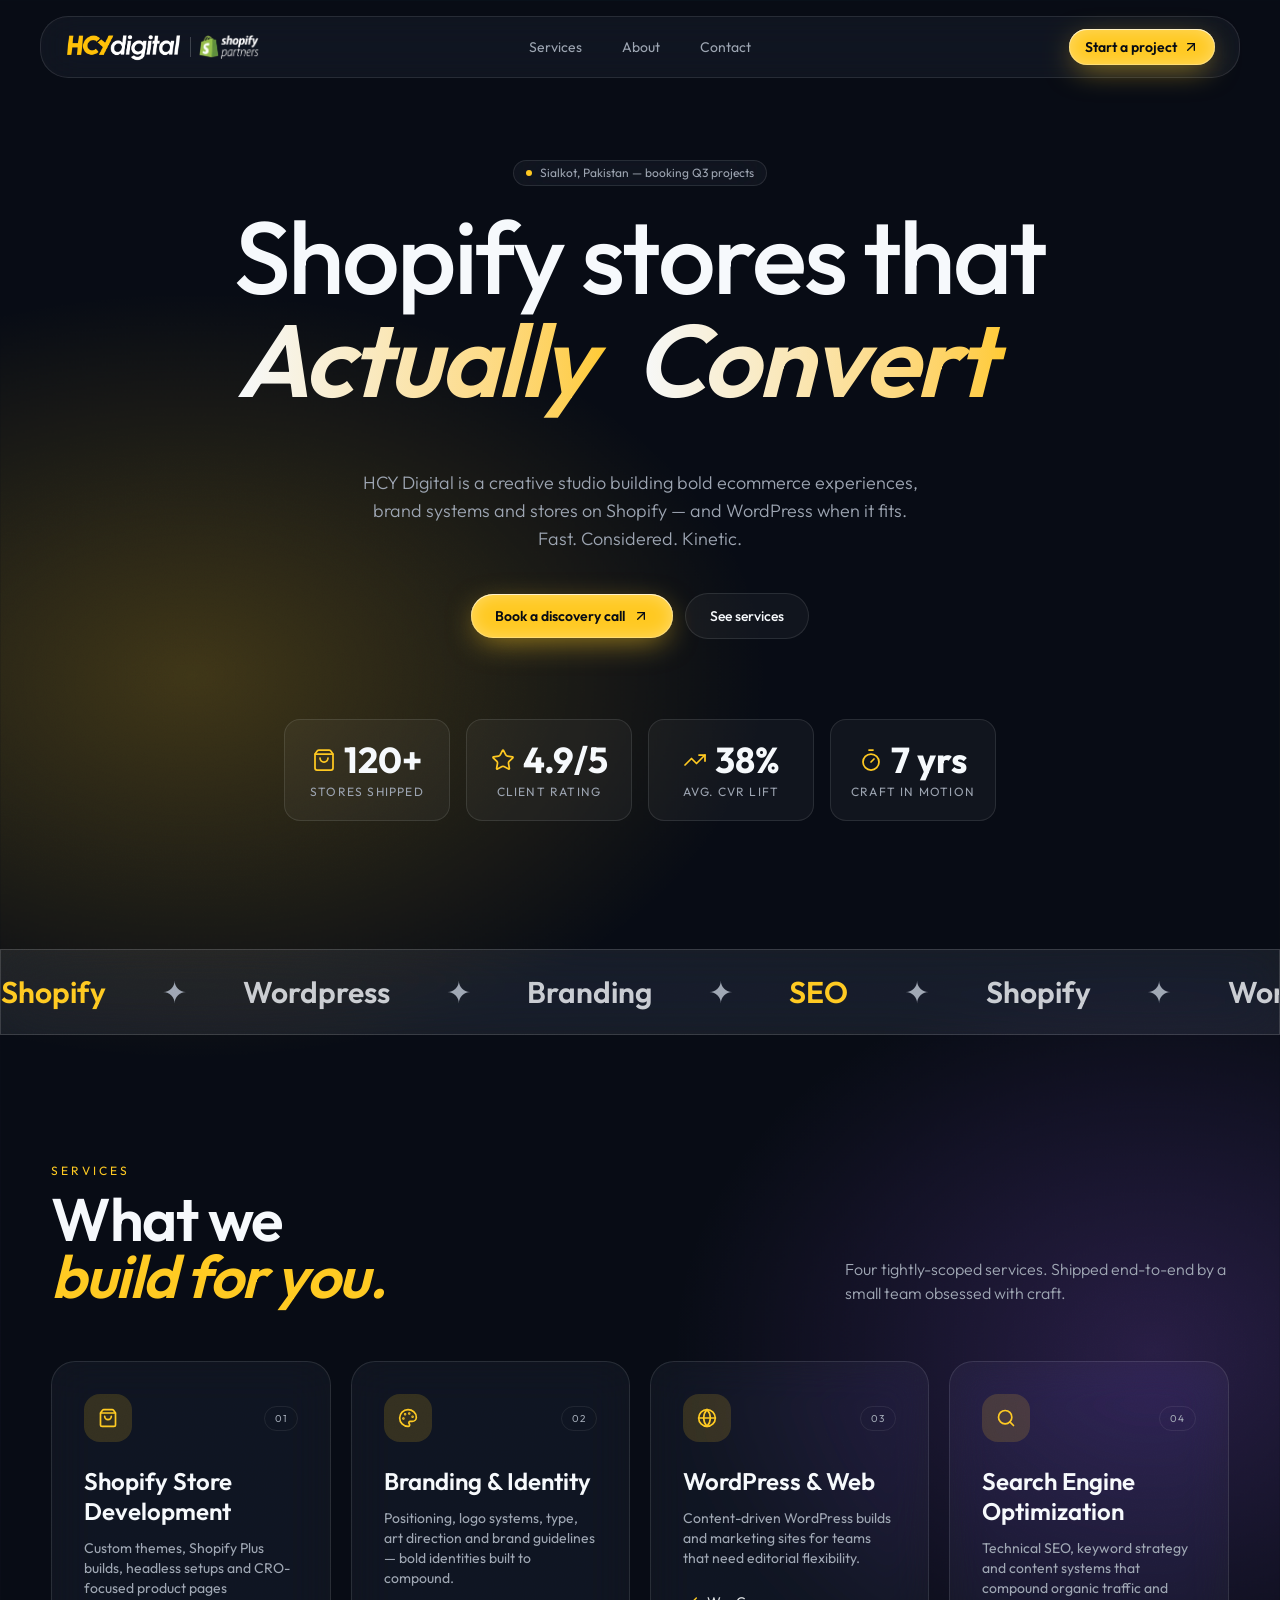
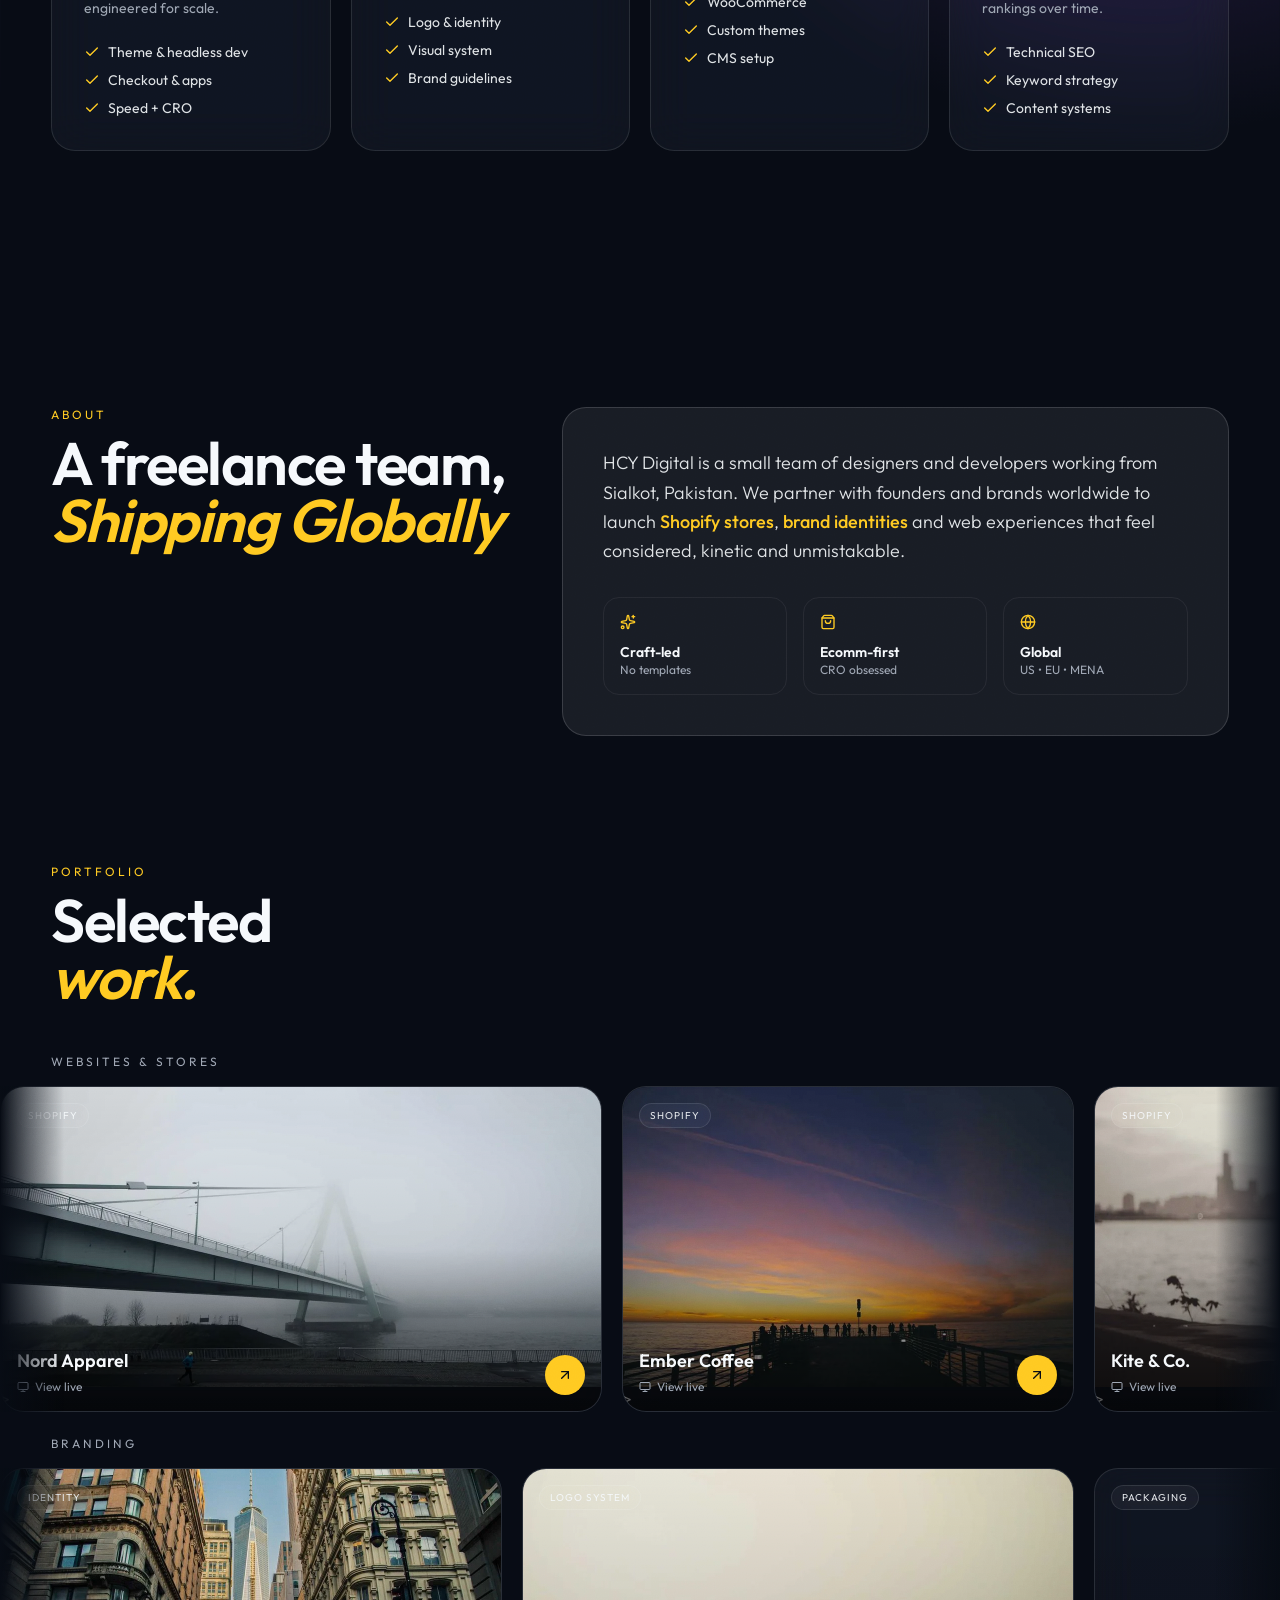
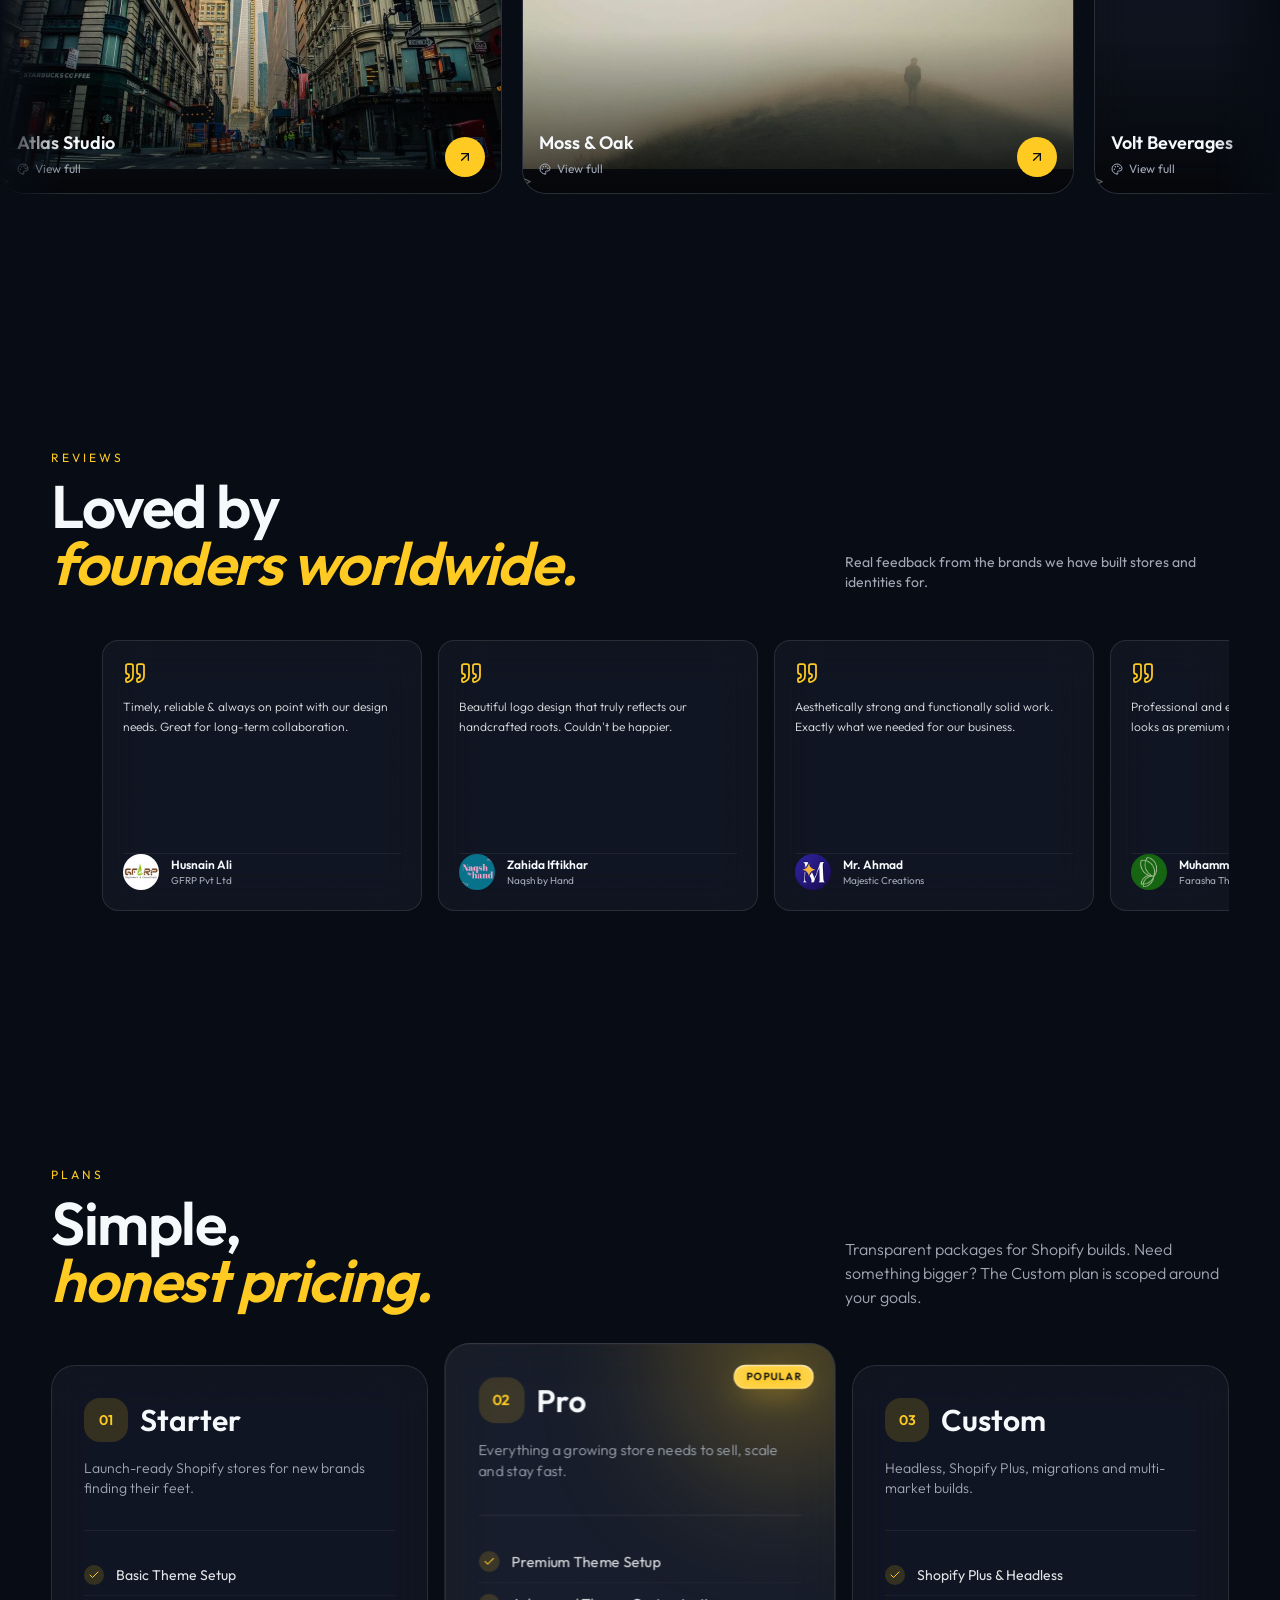
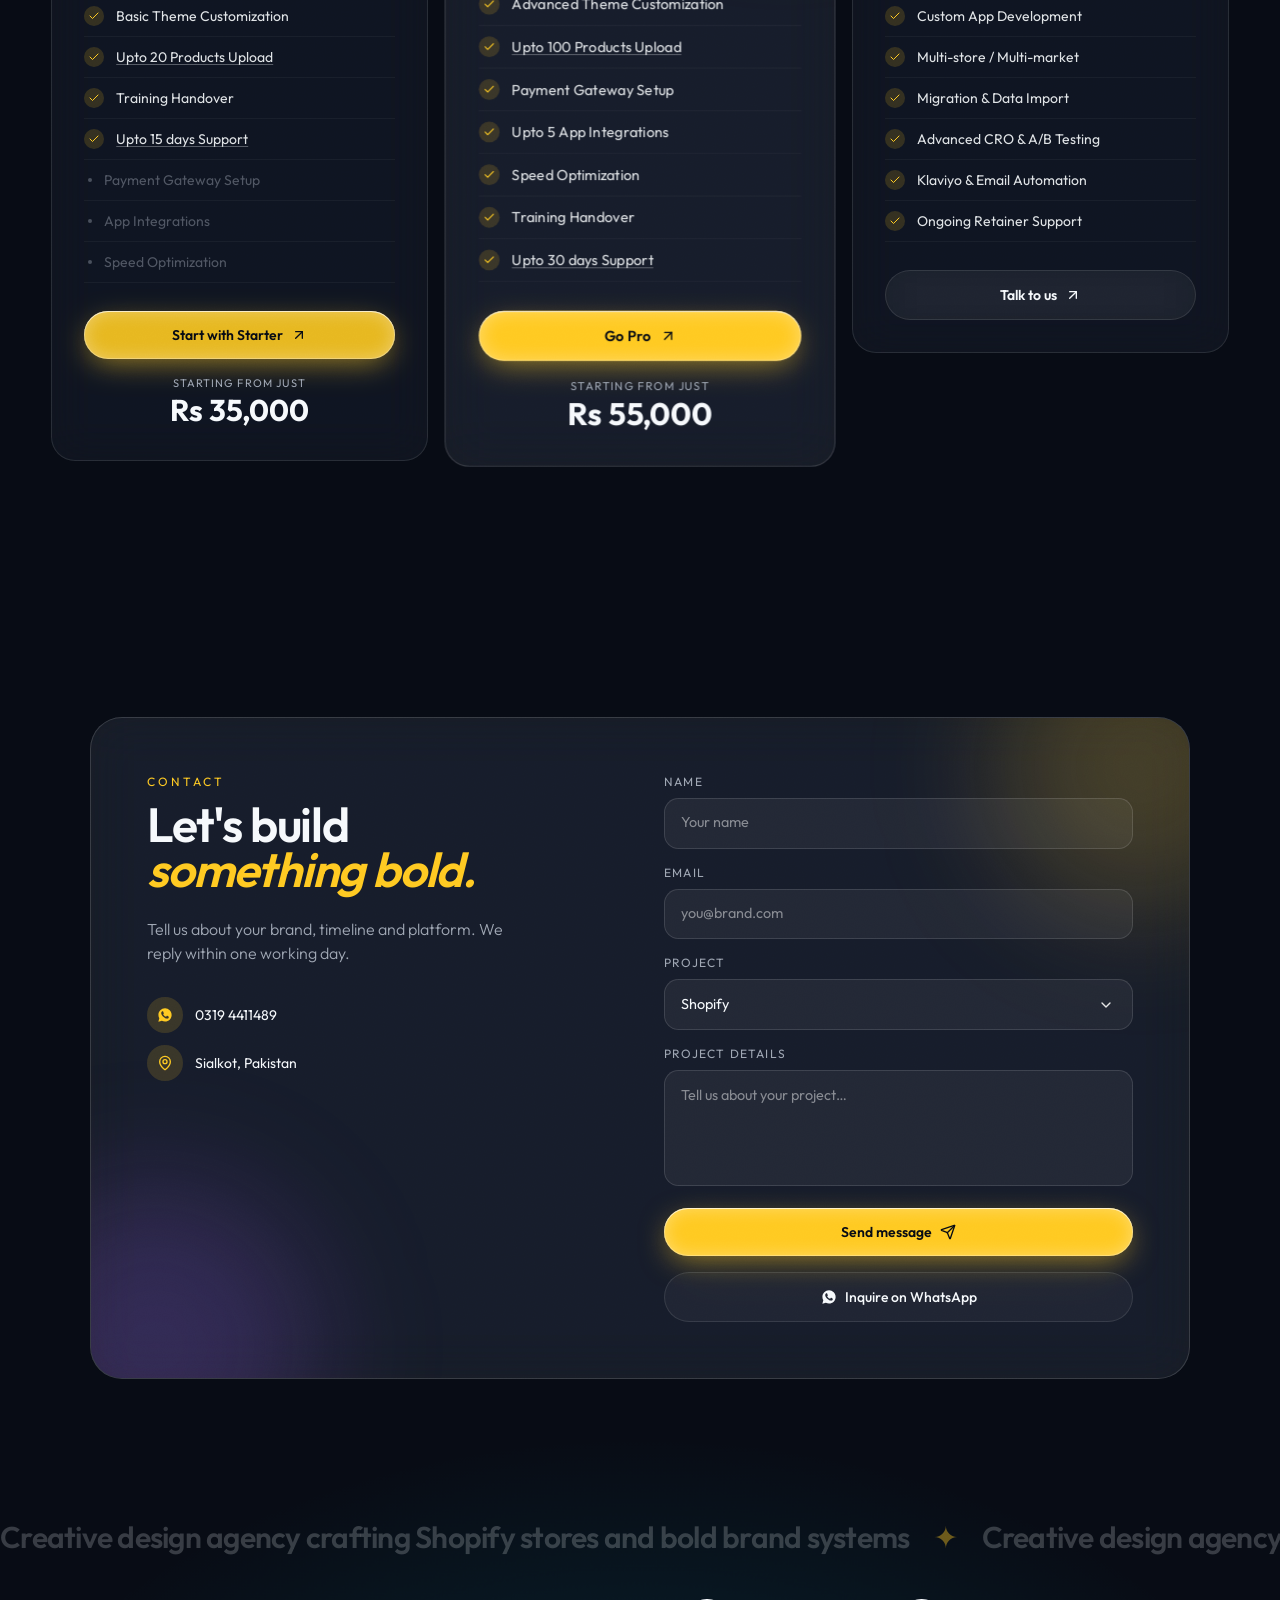
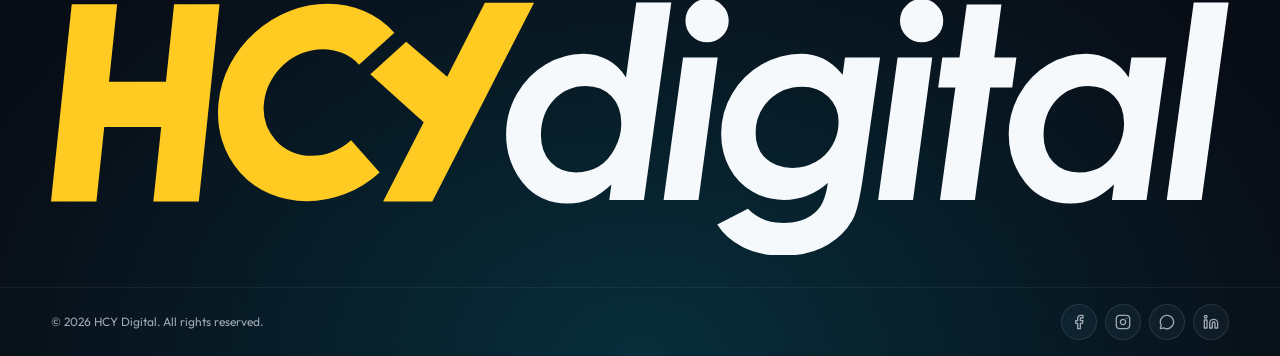
==== commit 86010551: "Change favicon link from ICO to PNG format" ====
--- a/index.html
+++ b/index.html
@@ -13,7 +13,7 @@
 <meta name="twitter:title" content="HCY Digital — Shopify Stores. Bold Brands.">
 <meta name="twitter:description" content="Sialkot-based creative agency crafting Shopify stores, brand systems and ecommerce that converts.">
 <link rel="canonical" href="https://hcydigital.com/">
-<link rel="icon" href="images/favicon.ico" type="image/x-icon">
+<link rel="icon" href="images/favicon.png" type="image/x-icon">
 
 <!-- Preload the assets that gate LCP: headline font + logo -->
 <link rel="preload" href="fonts/outfit-variable.woff2" as="font" type="font/woff2" crossorigin>
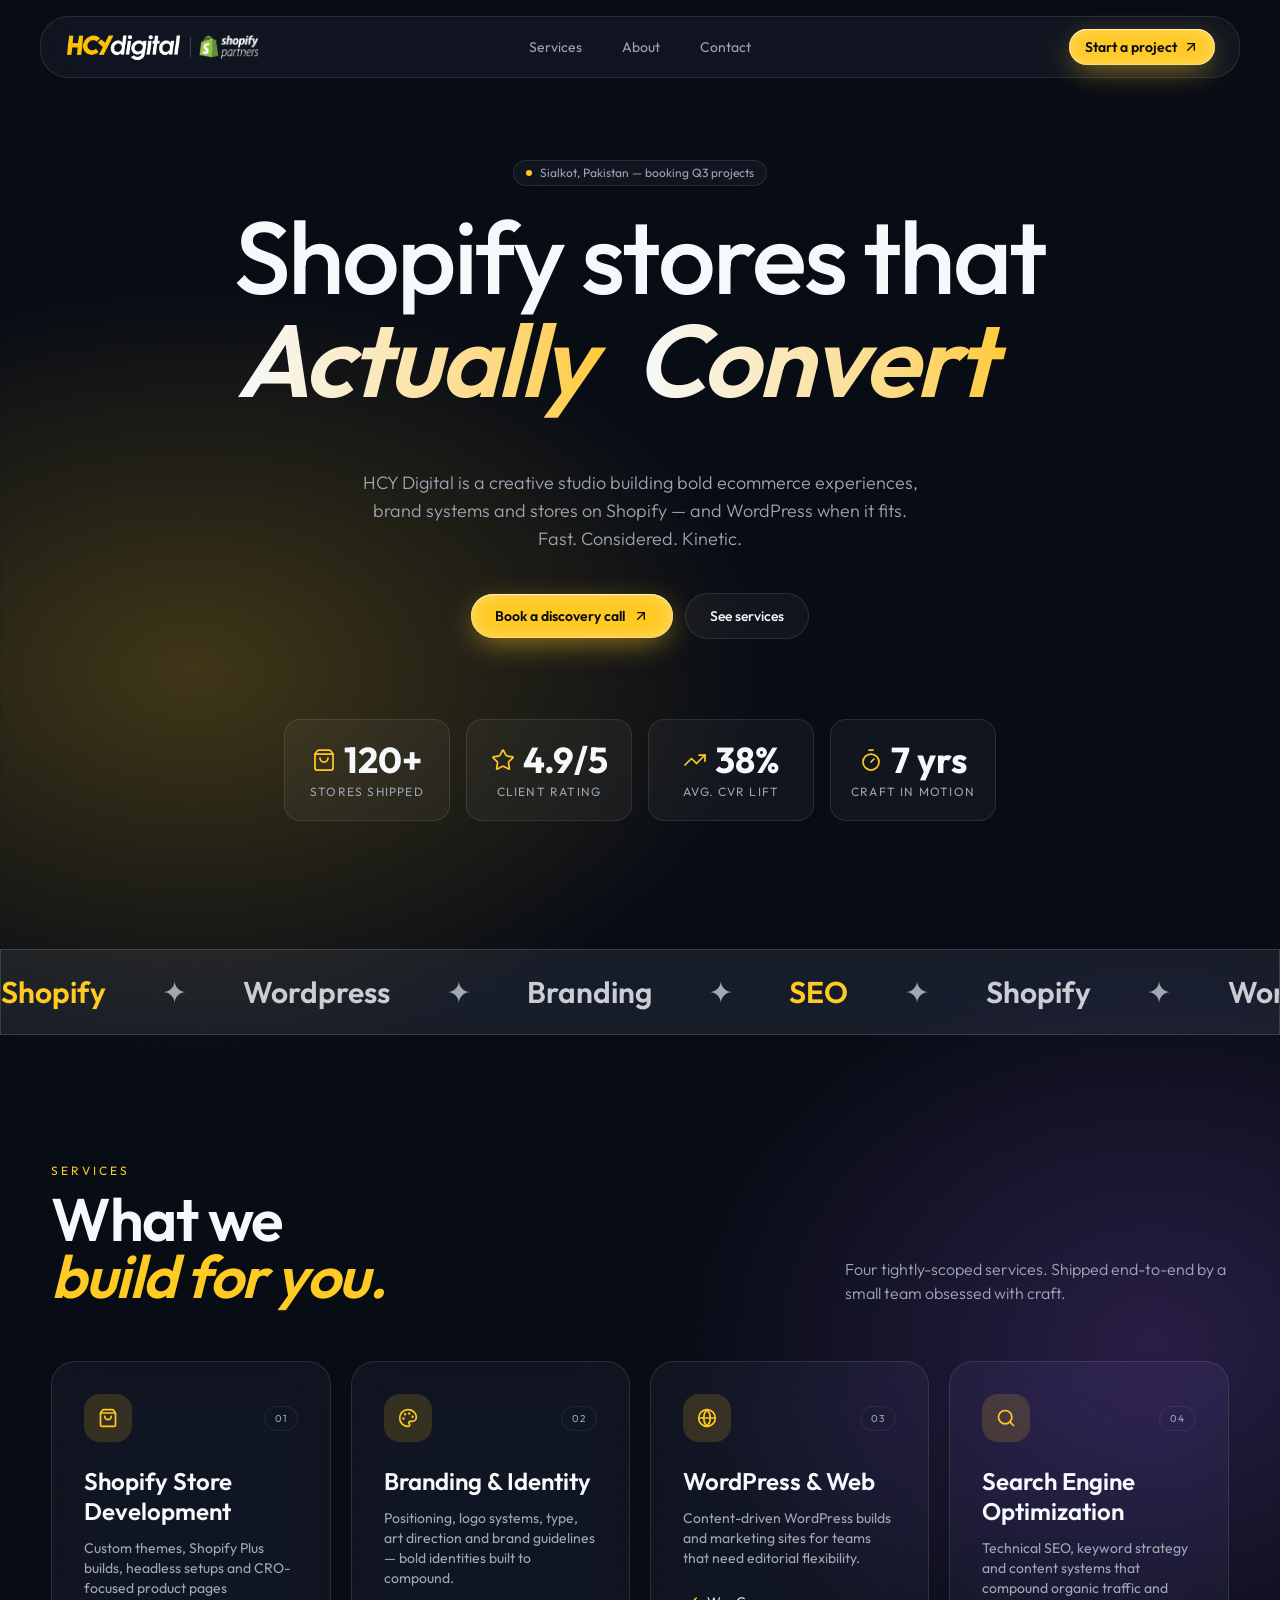
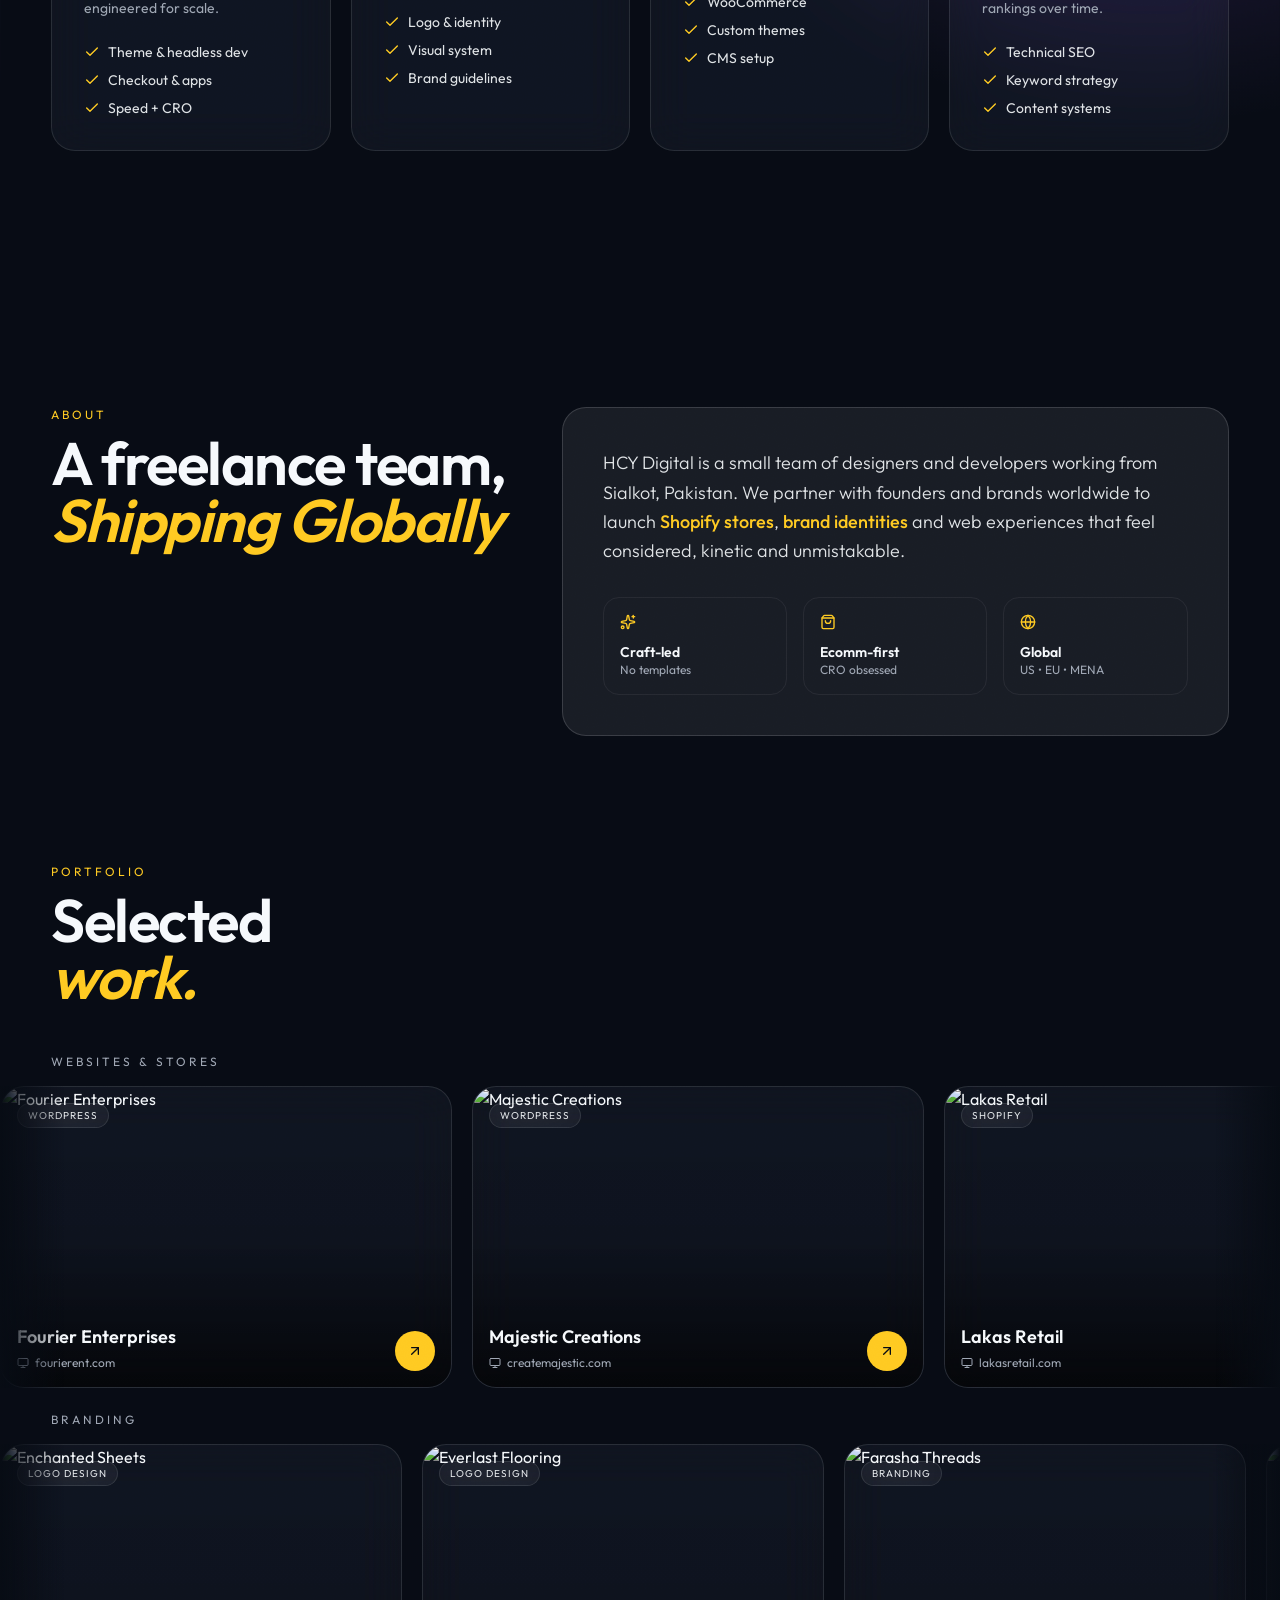
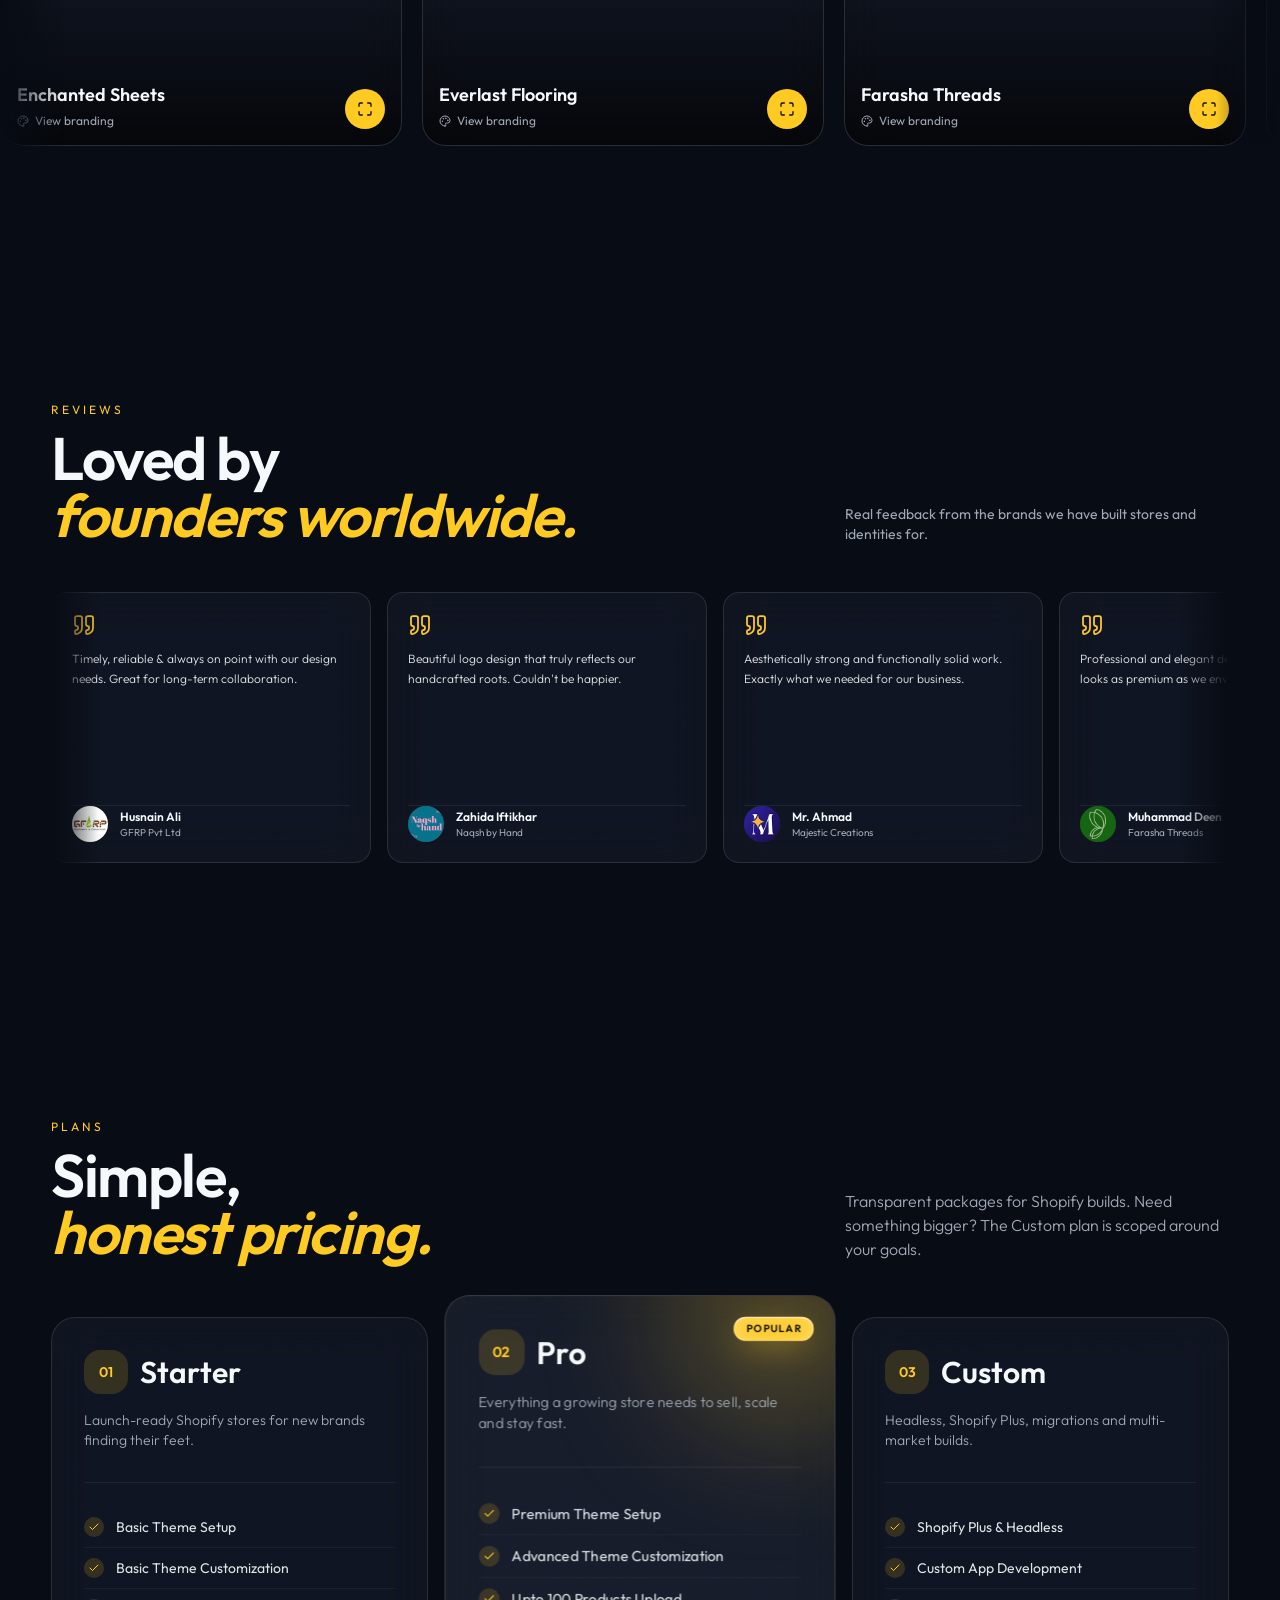
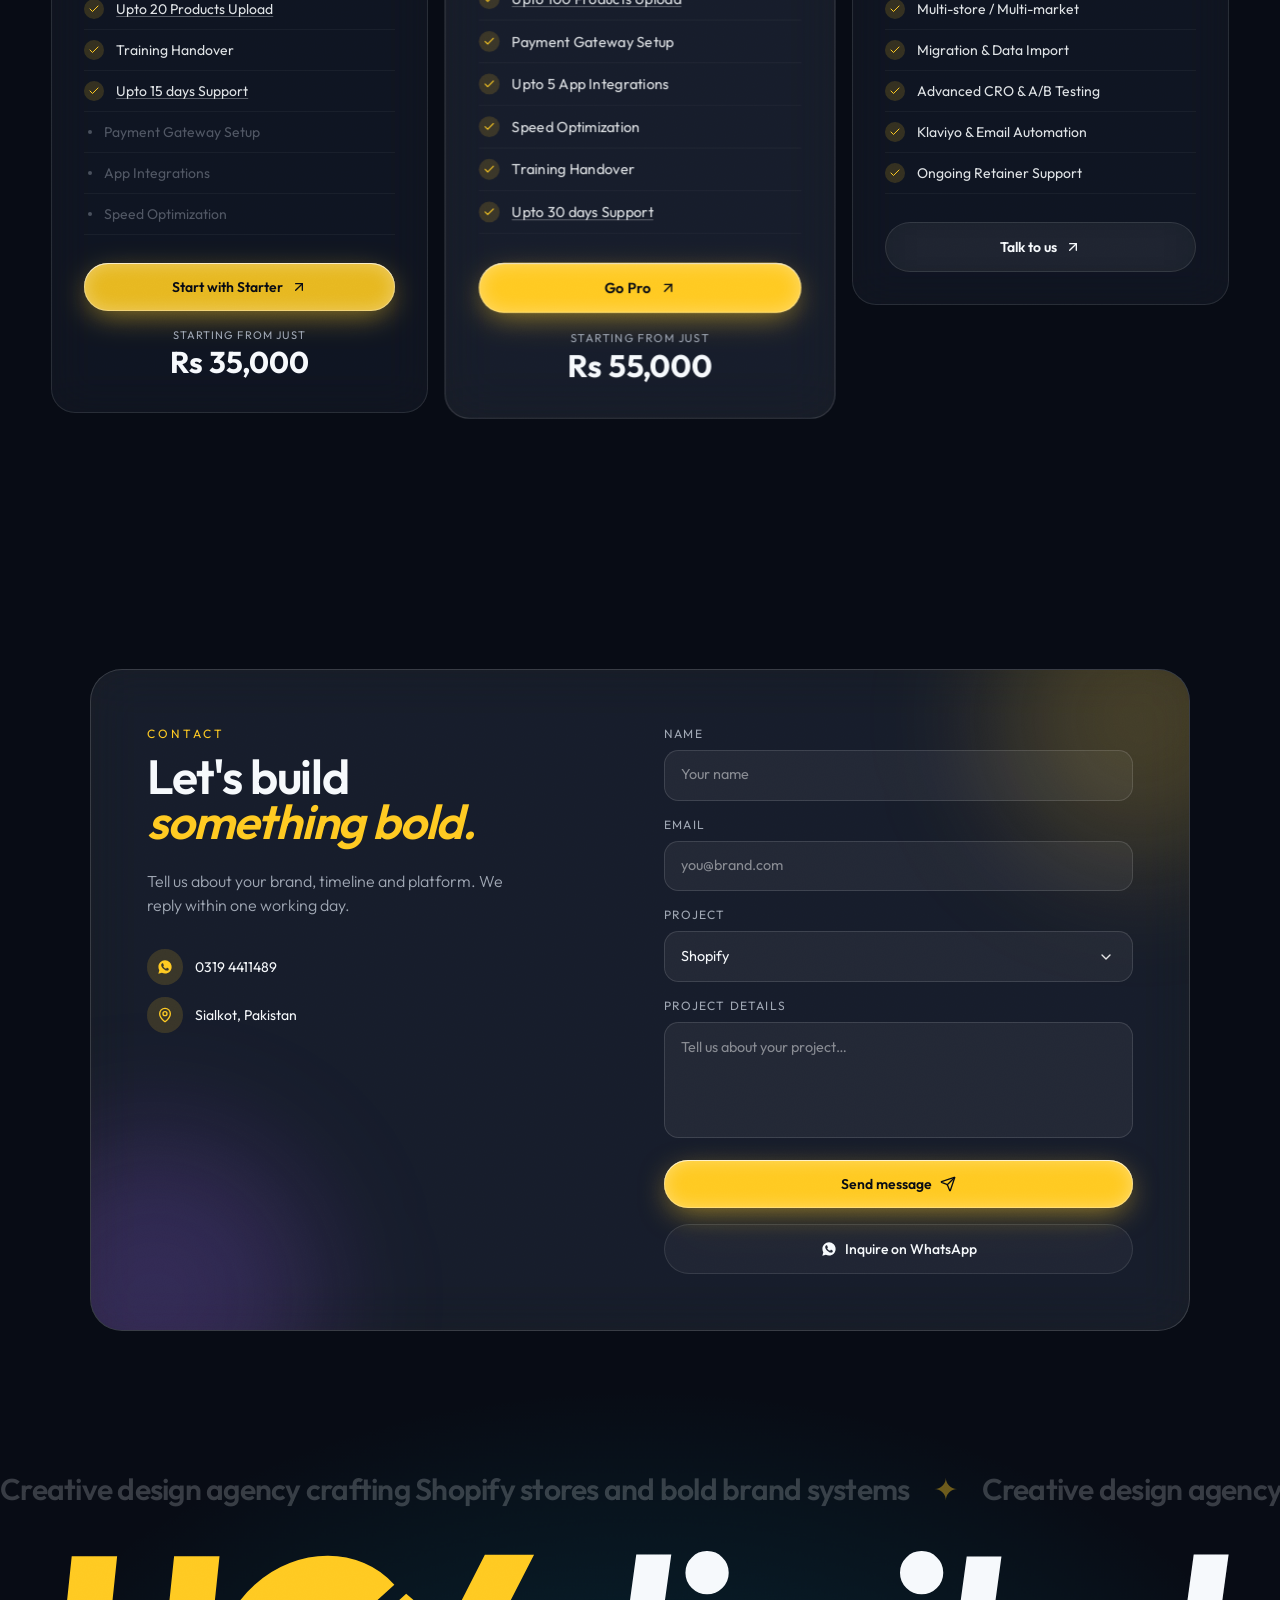
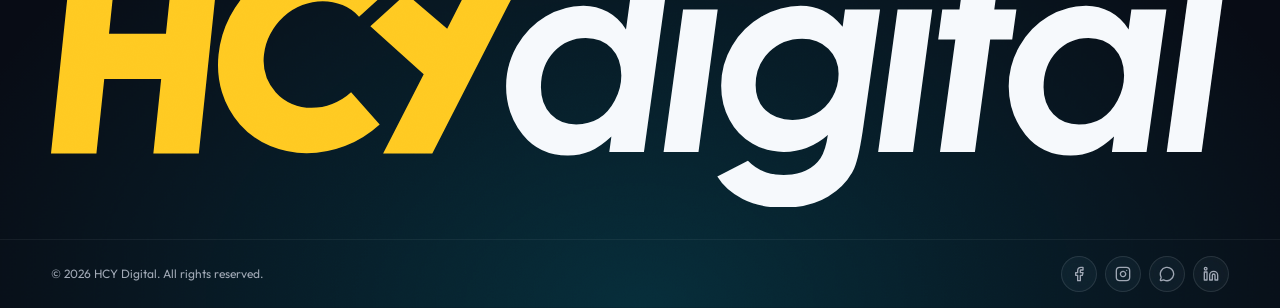
==== commit 4b122a2d: "Add files via upload" ====
--- a/index.html
+++ b/index.html
@@ -13,7 +13,7 @@
 <meta name="twitter:title" content="HCY Digital — Shopify Stores. Bold Brands.">
 <meta name="twitter:description" content="Sialkot-based creative agency crafting Shopify stores, brand systems and ecommerce that converts.">
 <link rel="canonical" href="https://hcydigital.com/">
-<link rel="icon" href="images/favicon.png" type="image/x-icon">
+<link rel="icon" href="images/favicon.ico" type="image/x-icon">
 
 <!-- Preload the assets that gate LCP: headline font + logo -->
 <link rel="preload" href="fonts/outfit-variable.woff2" as="font" type="font/woff2" crossorigin>
@@ -26,7 +26,7 @@
 <a href="#about">About</a>
 <a href="#contact">Contact</a>
 </nav><section id=top class="relative overflow-hidden pt-32 pb-24 sm:pt-40 sm:pb-32"><div class="relative z-10 mx-auto w-[min(1200px,92%)] flex flex-col items-center text-center"><div data-reveal=true class="inline-flex items-center gap-2 rounded-full glass px-3 py-1 text-xs text-muted-foreground opacity-0 animate-rise"><span class="h-1.5 w-1.5 rounded-full bg-primary animate-pulse"></span>Sialkot, Pakistan — booking Q3 projects</div><h1 id="hero-heading" class="mt-6 font-display text-[clamp(2.75rem,8vw,7rem)] font-medium leading-[0.92] tracking-tight">Shopify stores that<br><span class="inline-block font-script text-shimmer leading-[1.1] pr-[0.25em] pb-[0.1em] overflow-visible">Actually Convert</span></h1><p data-reveal=true class="mt-8 max-w-xl text-base text-muted-foreground sm:text-lg opacity-0 font-light animate-rise">HCY Digital is a creative studio building bold ecommerce experiences, brand systems and stores on Shopify — and WordPress when it fits. Fast. Considered. Kinetic.<div data-reveal=true class="mt-10 flex flex-wrap items-center justify-center gap-3 opacity-0 animate-rise"><a href=#contact class="btn-glow group inline-flex items-center gap-2 rounded-full bg-primary px-6 py-3 text-sm font-semibold text-primary-foreground transition-transform hover:scale-[1.03]">Book a discovery call<svg xmlns=http://www.w3.org/2000/svg width=24 height=24 viewBox="0 0 24 24" fill=none stroke=currentColor stroke-width=2 stroke-linecap=round stroke-linejoin=round class="lucide lucide-arrow-up-right h-4 w-4 transition-transform group-hover:translate-x-0.5 group-hover:-translate-y-0.5" aria-hidden=true><path d="M7 7h10v10"></path><path d="M7 17 17 7"></path></svg></a><a href=#services class="inline-flex items-center gap-2 rounded-full glass px-6 py-3 text-sm font-medium text-foreground hover:bg-white/10 transition-colors">See services</a></div><div data-reveal=true class="mt-20 grid grid-cols-2 gap-4 sm:grid-cols-4 opacity-0 animate-rise"><div class="stat-card rounded-2xl glass p-5 text-center"><div class="relative z-10 flex items-center justify-center gap-2"><svg xmlns=http://www.w3.org/2000/svg width=24 height=24 viewBox="0 0 24 24" fill=none stroke=currentColor stroke-width=1.75 stroke-linecap=round stroke-linejoin=round class="lucide lucide-shopping-bag h-5 w-5 text-primary sm:h-6 sm:w-6" aria-hidden=true><path d="M16 10a4 4 0 0 1-8 0"></path><path d="M3.103 6.034h17.794"></path><path d="M3.4 5.467a2 2 0 0 0-.4 1.2V20a2 2 0 0 0 2 2h14a2 2 0 0 0 2-2V6.667a2 2 0 0 0-.4-1.2l-2-2.667A2 2 0 0 0 17 2H7a2 2 0 0 0-1.6.8z"></path></svg><div class="font-display text-3xl font-bold text-foreground sm:text-4xl">120+</div></div><div class="relative z-10 mt-1 text-xs uppercase tracking-widest text-muted-foreground">Stores shipped</div></div><div class="stat-card rounded-2xl glass p-5 text-center"><div class="relative z-10 flex items-center justify-center gap-2"><svg xmlns=http://www.w3.org/2000/svg width=24 height=24 viewBox="0 0 24 24" fill=none stroke=currentColor stroke-width=1.75 stroke-linecap=round stroke-linejoin=round class="lucide lucide-star h-5 w-5 text-primary sm:h-6 sm:w-6" aria-hidden=true><path d="M11.525 2.295a.53.53 0 0 1 .95 0l2.31 4.679a2.123 2.123 0 0 0 1.595 1.16l5.166.756a.53.53 0 0 1 .294.904l-3.736 3.638a2.123 2.123 0 0 0-.611 1.878l.882 5.14a.53.53 0 0 1-.771.56l-4.618-2.428a2.122 2.122 0 0 0-1.973 0L6.396 21.01a.53.53 0 0 1-.77-.56l.881-5.139a2.122 2.122 0 0 0-.611-1.879L2.16 9.795a.53.53 0 0 1 .294-.906l5.165-.755a2.122 2.122 0 0 0 1.597-1.16z"></path></svg><div class="font-display text-3xl font-bold text-foreground sm:text-4xl">4.9/5</div></div><div class="relative z-10 mt-1 text-xs uppercase tracking-widest text-muted-foreground">Client rating</div></div><div class="stat-card rounded-2xl glass p-5 text-center"><div class="relative z-10 flex items-center justify-center gap-2"><svg xmlns=http://www.w3.org/2000/svg width=24 height=24 viewBox="0 0 24 24" fill=none stroke=currentColor stroke-width=1.75 stroke-linecap=round stroke-linejoin=round class="lucide lucide-trending-up h-5 w-5 text-primary sm:h-6 sm:w-6" aria-hidden=true><path d="M16 7h6v6"></path><path d="m22 7-8.5 8.5-5-5L2 17"></path></svg><div class="font-display text-3xl font-bold text-foreground sm:text-4xl">38%</div></div><div class="relative z-10 mt-1 text-xs uppercase tracking-widest text-muted-foreground">Avg. CVR lift</div></div><div class="stat-card rounded-2xl glass p-5 text-center"><div class="relative z-10 flex items-center justify-center gap-2"><svg xmlns=http://www.w3.org/2000/svg width=24 height=24 viewBox="0 0 24 24" fill=none stroke=currentColor stroke-width=1.75 stroke-linecap=round stroke-linejoin=round class="lucide lucide-timer h-5 w-5 text-primary sm:h-6 sm:w-6" aria-hidden=true><line x1=10 x2=14 y1=2 y2=2></line><line x1=12 x2=15 y1=14 y2=11></line><circle cx=12 cy=14 r=8></circle></svg><div class="font-display text-3xl font-bold text-foreground sm:text-4xl">7 yrs</div></div><div class="relative z-10 mt-1 text-xs uppercase tracking-widest text-muted-foreground">Craft in motion</div></div></div></div></section><div class="relative border-y border-border/60 py-6 overflow-hidden glass-strong"><div class="animate-marquee flex w-max gap-14 whitespace-nowrap font-display text-2xl sm:text-3xl font-semibold"><span class="flex items-center gap-14"><span class=text-primary>Shopify</span><span class=text-muted-foreground>✦</span></span><span class="flex items-center gap-14"><span class=text-foreground/80>Wordpress</span><span class=text-muted-foreground>✦</span></span><span class="flex items-center gap-14"><span class=text-foreground/80>Branding</span><span class=text-muted-foreground>✦</span></span><span class="flex items-center gap-14"><span class=text-primary>SEO</span><span class=text-muted-foreground>✦</span></span><span class="flex items-center gap-14"><span class=text-foreground/80>Shopify</span><span class=text-muted-foreground>✦</span></span><span class="flex items-center gap-14"><span class=text-foreground/80>Wordpress</span><span class=text-muted-foreground>✦</span></span><span class="flex items-center gap-14"><span class=text-primary>Branding</span><span class=text-muted-foreground>✦</span></span><span class="flex items-center gap-14"><span class=text-foreground/80>SEO</span><span class=text-muted-foreground>✦</span></span></div></div><section id=services class="relative py-24 sm:py-32"><div class="mx-auto w-[min(1200px,92%)]"><div class="flex items-end justify-between gap-6 flex-wrap"><div data-reveal=true class="opacity-0 animate-rise"><div class="text-xs uppercase tracking-[0.25em] text-primary">Services</div><h2 class="mt-3 font-display text-4xl sm:text-6xl font-semibold leading-[0.95] tracking-tight">What we<br><span class=font-script>build for you.</span></h2></div><p data-reveal=true class="max-w-sm text-muted-foreground opacity-0 font-light animate-rise">Four tightly-scoped services. Shipped end-to-end by a small team obsessed with craft.</p></div><div class="mt-14 grid gap-5 md:grid-cols-2 lg:grid-cols-4"><article data-reveal=true style=animation-delay:0ms class="group relative overflow-hidden rounded-3xl glass p-6 sm:p-8 opacity-0 transition-transform duration-500 hover:-translate-y-1 animate-rise"><div class="absolute inset-x-0 -top-24 h-40 bg-gradient-to-b from-primary/20 to-transparent opacity-0 group-hover:opacity-100 transition-opacity"></div><div class="flex items-center justify-between"><div class="grid h-12 w-12 shrink-0 place-items-center rounded-2xl bg-primary/15 text-primary"><svg xmlns=http://www.w3.org/2000/svg width=24 height=24 viewBox="0 0 24 24" fill=none stroke=currentColor stroke-width=2 stroke-linecap=round stroke-linejoin=round class="lucide lucide-shopping-bag h-5 w-5" aria-hidden=true><path d="M16 10a4 4 0 0 1-8 0"></path><path d="M3.103 6.034h17.794"></path><path d="M3.4 5.467a2 2 0 0 0-.4 1.2V20a2 2 0 0 0 2 2h14a2 2 0 0 0 2-2V6.667a2 2 0 0 0-.4-1.2l-2-2.667A2 2 0 0 0 17 2H7a2 2 0 0 0-1.6.8z"></path></svg></div><span class="rounded-full border border-border/70 px-2.5 py-1 text-[10px] uppercase tracking-widest text-muted-foreground">01</span></div><h3 class="mt-6 font-display text-2xl font-semibold leading-tight">Shopify Store Development</h3><p class="mt-3 text-sm text-muted-foreground">Custom themes, Shopify Plus builds, headless setups and CRO-focused product pages engineered for scale.<ul class="mt-6 space-y-2"><li class="flex items-center gap-2 text-sm"><svg xmlns=http://www.w3.org/2000/svg width=24 height=24 viewBox="0 0 24 24" fill=none stroke=currentColor stroke-width=2 stroke-linecap=round stroke-linejoin=round class="lucide lucide-check h-4 w-4 text-primary" aria-hidden=true><path d="M20 6 9 17l-5-5"></path></svg><span class=text-foreground/90>Theme &amp; headless dev</span><li class="flex items-center gap-2 text-sm"><svg xmlns=http://www.w3.org/2000/svg width=24 height=24 viewBox="0 0 24 24" fill=none stroke=currentColor stroke-width=2 stroke-linecap=round stroke-linejoin=round class="lucide lucide-check h-4 w-4 text-primary" aria-hidden=true><path d="M20 6 9 17l-5-5"></path></svg><span class=text-foreground/90>Checkout &amp; apps</span><li class="flex items-center gap-2 text-sm"><svg xmlns=http://www.w3.org/2000/svg width=24 height=24 viewBox="0 0 24 24" fill=none stroke=currentColor stroke-width=2 stroke-linecap=round stroke-linejoin=round class="lucide lucide-check h-4 w-4 text-primary" aria-hidden=true><path d="M20 6 9 17l-5-5"></path></svg><span class=text-foreground/90>Speed + CRO</span></ul></article><article data-reveal=true style=animation-delay:120ms class="group relative overflow-hidden rounded-3xl glass p-6 sm:p-8 opacity-0 transition-transform duration-500 hover:-translate-y-1 animate-rise"><div class="absolute inset-x-0 -top-24 h-40 bg-gradient-to-b from-primary/20 to-transparent opacity-0 group-hover:opacity-100 transition-opacity"></div><div class="flex items-center justify-between"><div class="grid h-12 w-12 shrink-0 place-items-center rounded-2xl bg-primary/15 text-primary"><svg xmlns=http://www.w3.org/2000/svg width=24 height=24 viewBox="0 0 24 24" fill=none stroke=currentColor stroke-width=2 stroke-linecap=round stroke-linejoin=round class="lucide lucide-palette h-5 w-5" aria-hidden=true><path d="M12 22a1 1 0 0 1 0-20 10 9 0 0 1 10 9 5 5 0 0 1-5 5h-2.25a1.75 1.75 0 0 0-1.4 2.8l.3.4a1.75 1.75 0 0 1-1.4 2.8z"></path><circle cx=13.5 cy=6.5 r=.5 fill=currentColor></circle><circle cx=17.5 cy=10.5 r=.5 fill=currentColor></circle><circle cx=6.5 cy=12.5 r=.5 fill=currentColor></circle><circle cx=8.5 cy=7.5 r=.5 fill=currentColor></circle></svg></div><span class="rounded-full border border-border/70 px-2.5 py-1 text-[10px] uppercase tracking-widest text-muted-foreground">02</span></div><h3 class="mt-6 font-display text-2xl font-semibold leading-tight">Branding &amp; Identity</h3><p class="mt-3 text-sm text-muted-foreground">Positioning, logo systems, type, art direction and brand guidelines — bold identities built to compound.<ul class="mt-6 space-y-2"><li class="flex items-center gap-2 text-sm"><svg xmlns=http://www.w3.org/2000/svg width=24 height=24 viewBox="0 0 24 24" fill=none stroke=currentColor stroke-width=2 stroke-linecap=round stroke-linejoin=round class="lucide lucide-check h-4 w-4 text-primary" aria-hidden=true><path d="M20 6 9 17l-5-5"></path></svg><span class=text-foreground/90>Logo &amp; identity</span><li class="flex items-center gap-2 text-sm"><svg xmlns=http://www.w3.org/2000/svg width=24 height=24 viewBox="0 0 24 24" fill=none stroke=currentColor stroke-width=2 stroke-linecap=round stroke-linejoin=round class="lucide lucide-check h-4 w-4 text-primary" aria-hidden=true><path d="M20 6 9 17l-5-5"></path></svg><span class=text-foreground/90>Visual system</span><li class="flex items-center gap-2 text-sm"><svg xmlns=http://www.w3.org/2000/svg width=24 height=24 viewBox="0 0 24 24" fill=none stroke=currentColor stroke-width=2 stroke-linecap=round stroke-linejoin=round class="lucide lucide-check h-4 w-4 text-primary" aria-hidden=true><path d="M20 6 9 17l-5-5"></path></svg><span class=text-foreground/90>Brand guidelines</span></ul></article><article data-reveal=true style=animation-delay:240ms class="group relative overflow-hidden rounded-3xl glass p-6 sm:p-8 opacity-0 transition-transform duration-500 hover:-translate-y-1 animate-rise"><div class="absolute inset-x-0 -top-24 h-40 bg-gradient-to-b from-primary/20 to-transparent opacity-0 group-hover:opacity-100 transition-opacity"></div><div class="flex items-center justify-between"><div class="grid h-12 w-12 shrink-0 place-items-center rounded-2xl bg-primary/15 text-primary"><svg xmlns=http://www.w3.org/2000/svg width=24 height=24 viewBox="0 0 24 24" fill=none stroke=currentColor stroke-width=2 stroke-linecap=round stroke-linejoin=round class="lucide lucide-globe h-5 w-5" aria-hidden=true><circle cx=12 cy=12 r=10></circle><path d="M12 2a14.5 14.5 0 0 0 0 20 14.5 14.5 0 0 0 0-20"></path><path d="M2 12h20"></path></svg></div><span class="rounded-full border border-border/70 px-2.5 py-1 text-[10px] uppercase tracking-widest text-muted-foreground">03</span></div><h3 class="mt-6 font-display text-2xl font-semibold leading-tight">WordPress &amp; Web</h3><p class="mt-3 text-sm text-muted-foreground">Content-driven WordPress builds and marketing sites for teams that need editorial flexibility.<ul class="mt-6 space-y-2"><li class="flex items-center gap-2 text-sm"><svg xmlns=http://www.w3.org/2000/svg width=24 height=24 viewBox="0 0 24 24" fill=none stroke=currentColor stroke-width=2 stroke-linecap=round stroke-linejoin=round class="lucide lucide-check h-4 w-4 text-primary" aria-hidden=true><path d="M20 6 9 17l-5-5"></path></svg><span class=text-foreground/90>WooCommerce</span><li class="flex items-center gap-2 text-sm"><svg xmlns=http://www.w3.org/2000/svg width=24 height=24 viewBox="0 0 24 24" fill=none stroke=currentColor stroke-width=2 stroke-linecap=round stroke-linejoin=round class="lucide lucide-check h-4 w-4 text-primary" aria-hidden=true><path d="M20 6 9 17l-5-5"></path></svg><span class=text-foreground/90>Custom themes</span><li class="flex items-center gap-2 text-sm"><svg xmlns=http://www.w3.org/2000/svg width=24 height=24 viewBox="0 0 24 24" fill=none stroke=currentColor stroke-width=2 stroke-linecap=round stroke-linejoin=round class="lucide lucide-check h-4 w-4 text-primary" aria-hidden=true><path d="M20 6 9 17l-5-5"></path></svg><span class=text-foreground/90>CMS setup</span></ul></article><article data-reveal=true style=animation-delay:360ms class="group relative overflow-hidden rounded-3xl glass p-6 sm:p-8 opacity-0 transition-transform duration-500 hover:-translate-y-1 animate-rise"><div class="absolute inset-x-0 -top-24 h-40 bg-gradient-to-b from-primary/20 to-transparent opacity-0 group-hover:opacity-100 transition-opacity"></div><div class="flex items-center justify-between"><div class="grid h-12 w-12 shrink-0 place-items-center rounded-2xl bg-primary/15 text-primary"><svg xmlns=http://www.w3.org/2000/svg width=24 height=24 viewBox="0 0 24 24" fill=none stroke=currentColor stroke-width=2 stroke-linecap=round stroke-linejoin=round class="lucide lucide-search h-5 w-5" aria-hidden=true><path d="m21 21-4.34-4.34"></path><circle cx=11 cy=11 r=8></circle></svg></div><span class="rounded-full border border-border/70 px-2.5 py-1 text-[10px] uppercase tracking-widest text-muted-foreground">04
-</span></div><h3 class="mt-6 font-display text-2xl font-semibold leading-tight">Search Engine Optimization</h3><p class="mt-3 text-sm text-muted-foreground">Technical SEO, keyword strategy and content systems that compound organic traffic and rankings over time.<ul class="mt-6 space-y-2"><li class="flex items-center gap-2 text-sm"><svg xmlns=http://www.w3.org/2000/svg width=24 height=24 viewBox="0 0 24 24" fill=none stroke=currentColor stroke-width=2 stroke-linecap=round stroke-linejoin=round class="lucide lucide-check h-4 w-4 text-primary" aria-hidden=true><path d="M20 6 9 17l-5-5"></path></svg><span class=text-foreground/90>Technical SEO</span><li class="flex items-center gap-2 text-sm"><svg xmlns=http://www.w3.org/2000/svg width=24 height=24 viewBox="0 0 24 24" fill=none stroke=currentColor stroke-width=2 stroke-linecap=round stroke-linejoin=round class="lucide lucide-check h-4 w-4 text-primary" aria-hidden=true><path d="M20 6 9 17l-5-5"></path></svg><span class=text-foreground/90>Keyword strategy</span><li class="flex items-center gap-2 text-sm"><svg xmlns=http://www.w3.org/2000/svg width=24 height=24 viewBox="0 0 24 24" fill=none stroke=currentColor stroke-width=2 stroke-linecap=round stroke-linejoin=round class="lucide lucide-check h-4 w-4 text-primary" aria-hidden=true><path d="M20 6 9 17l-5-5"></path></svg><span class=text-foreground/90>Content systems</span></ul></article></div></div></section><section id=about class="relative pt-24 sm:pt-32 pb-12 sm:pb-16"><div class="mx-auto w-[min(1200px,92%)] grid gap-12 md:grid-cols-12"><div data-reveal=true class="md:col-span-5 opacity-0 animate-rise"><div class="text-xs uppercase tracking-[0.25em] text-primary">About</div><h2 class="mt-3 font-display text-4xl sm:text-6xl font-semibold leading-[0.95] tracking-tight">A freelance team,<br><span class=font-script>Shipping Globally</span></h2></div><div data-reveal=true class="md:col-span-7 opacity-0 animate-rise"><div class="rounded-3xl glass-strong p-8 sm:p-10"><p class="text-lg text-foreground/90 leading-relaxed font-light">HCY Digital is a small team of designers and developers working from Sialkot, Pakistan. We partner with founders and brands worldwide to launch <span class="text-primary font-medium">Shopify stores</span>, <span class="text-primary font-medium">brand identities</span> and web experiences that feel considered, kinetic and unmistakable.<div class="mt-8 grid grid-cols-2 gap-4 sm:grid-cols-3"><div class="rounded-2xl border border-border/60 p-4"><svg xmlns=http://www.w3.org/2000/svg width=24 height=24 viewBox="0 0 24 24" fill=none stroke=currentColor stroke-width=2 stroke-linecap=round stroke-linejoin=round class="lucide lucide-sparkles h-4 w-4 text-primary" aria-hidden=true><path d="M11.017 2.814a1 1 0 0 1 1.966 0l1.051 5.558a2 2 0 0 0 1.594 1.594l5.558 1.051a1 1 0 0 1 0 1.966l-5.558 1.051a2 2 0 0 0-1.594 1.594l-1.051 5.558a1 1 0 0 1-1.966 0l-1.051-5.558a2 2 0 0 0-1.594-1.594l-5.558-1.051a1 1 0 0 1 0-1.966l5.558-1.051a2 2 0 0 0 1.594-1.594z"></path><path d="M20 2v4"></path><path d="M22 4h-4"></path><circle cx=4 cy=20 r=2></circle></svg><div class="mt-3 text-sm font-semibold">Craft-led</div><div class="text-xs text-muted-foreground">No templates</div></div><div class="rounded-2xl border border-border/60 p-4"><svg xmlns=http://www.w3.org/2000/svg width=24 height=24 viewBox="0 0 24 24" fill=none stroke=currentColor stroke-width=2 stroke-linecap=round stroke-linejoin=round class="lucide lucide-shopping-bag h-4 w-4 text-primary" aria-hidden=true><path d="M16 10a4 4 0 0 1-8 0"></path><path d="M3.103 6.034h17.794"></path><path d="M3.4 5.467a2 2 0 0 0-.4 1.2V20a2 2 0 0 0 2 2h14a2 2 0 0 0 2-2V6.667a2 2 0 0 0-.4-1.2l-2-2.667A2 2 0 0 0 17 2H7a2 2 0 0 0-1.6.8z"></path></svg><div class="mt-3 text-sm font-semibold">Ecomm-first</div><div class="text-xs text-muted-foreground">CRO obsessed</div></div><div class="rounded-2xl border border-border/60 p-4"><svg xmlns=http://www.w3.org/2000/svg width=24 height=24 viewBox="0 0 24 24" fill=none stroke=currentColor stroke-width=2 stroke-linecap=round stroke-linejoin=round class="lucide lucide-globe h-4 w-4 text-primary" aria-hidden=true><circle cx=12 cy=12 r=10></circle><path d="M12 2a14.5 14.5 0 0 0 0 20 14.5 14.5 0 0 0 0-20"></path><path d="M2 12h20"></path></svg><div class="mt-3 text-sm font-semibold">Global</div><div class="text-xs text-muted-foreground">US • EU • MENA</div></div></div></div></div></div></section><section id=portfolio class="relative pt-12 sm:pt-16 pb-24 sm:pb-32"><div class="mx-auto w-[min(1200px,92%)]"><div data-reveal=true class="opacity-0 animate-rise"><div class="text-xs uppercase tracking-[0.25em] text-primary">Portfolio</div><h2 class="mt-3 font-display text-4xl sm:text-6xl font-semibold leading-[0.95] tracking-tight">Selected<br><span class=font-script>work.</span></h2></div></div><div class="mt-12 space-y-6"><div><div class="mx-auto mb-4 w-[min(1200px,92%)] text-xs uppercase tracking-[0.25em] text-muted-foreground">Websites &amp; Stores</div><div class="group/row relative overflow-hidden"><div class="flex w-max gap-5 animate-marquee group-hover/row:[animation-play-state:paused]"><button class="group relative shrink-0 overflow-hidden rounded-3xl glass text-left"><img src="images/portfolio-nord-apparel.webp" alt="Nord Apparel" width="900" height="600" loading="lazy" decoding="async" class="h-[200px] w-auto sm:h-[300px] object-cover transition-transform duration-700 group-hover:scale-105">><div class="absolute inset-0 bg-gradient-to-t from-black/70 via-black/10 to-transparent"></div><div class="absolute top-4 left-4 rounded-full glass px-2.5 py-1 text-[10px] uppercase tracking-widest text-foreground/90">Shopify</div><div class="absolute bottom-4 left-4 right-4 flex items-end justify-between gap-3"><div><div class="font-display text-lg font-semibold">Nord Apparel</div><div class="mt-1 flex items-center gap-1.5 text-xs text-muted-foreground"><svg xmlns=http://www.w3.org/2000/svg width=24 height=24 viewBox="0 0 24 24" fill=none stroke=currentColor stroke-width=2 stroke-linecap=round stroke-linejoin=round class="lucide lucide-monitor h-3 w-3" aria-hidden=true><rect width=20 height=14 x=2 y=3 rx=2></rect><line x1=8 x2=16 y1=21 y2=21></line><line x1=12 x2=12 y1=17 y2=21></line></svg> View live</div></div><span class="grid h-10 w-10 place-items-center rounded-full bg-primary text-primary-foreground transition-transform group-hover:scale-110"><svg xmlns=http://www.w3.org/2000/svg width=24 height=24 viewBox="0 0 24 24" fill=none stroke=currentColor stroke-width=2 stroke-linecap=round stroke-linejoin=round class="lucide lucide-arrow-up-right h-4 w-4" aria-hidden=true><path d="M7 7h10v10"></path><path d="M7 17 17 7"></path></svg></span></div></button><button class="group relative shrink-0 overflow-hidden rounded-3xl glass text-left"><img src="images/portfolio-ember-coffee.webp" alt="Ember Coffee" width="1200" height="600" loading="lazy" decoding="async" class="h-[200px] w-auto sm:h-[300px] object-cover transition-transform duration-700 group-hover:scale-105">><div class="absolute inset-0 bg-gradient-to-t from-black/70 via-black/10 to-transparent"></div><div class="absolute top-4 left-4 rounded-full glass px-2.5 py-1 text-[10px] uppercase tracking-widest text-foreground/90">Shopify</div><div class="absolute bottom-4 left-4 right-4 flex items-end justify-between gap-3"><div><div class="font-display text-lg font-semibold">Ember Coffee</div><div class="mt-1 flex items-center gap-1.5 text-xs text-muted-foreground"><svg xmlns=http://www.w3.org/2000/svg width=24 height=24 viewBox="0 0 24 24" fill=none stroke=currentColor stroke-width=2 stroke-linecap=round stroke-linejoin=round class="lucide lucide-monitor h-3 w-3" aria-hidden=true><rect width=20 height=14 x=2 y=3 rx=2></rect><line x1=8 x2=16 y1=21 y2=21></line><line x1=12 x2=12 y1=17 y2=21></line></svg> View live</div></div><span class="grid h-10 w-10 place-items-center rounded-full bg-primary text-primary-foreground transition-transform group-hover:scale-110"><svg xmlns=http://www.w3.org/2000/svg width=24 height=24 viewBox="0 0 24 24" fill=none stroke=currentColor stroke-width=2 stroke-linecap=round stroke-linejoin=round class="lucide lucide-arrow-up-right h-4 w-4" aria-hidden=true><path d="M7 7h10v10"></path><path d="M7 17 17 7"></path></svg></span></div></button><button class="group relative shrink-0 overflow-hidden rounded-3xl glass text-left"><img src="images/portfolio-kite-co.webp" alt="Kite &amp; Co." width="700" height="600" loading="lazy" decoding="async" class="h-[200px] w-auto sm:h-[300px] object-cover transition-transform duration-700 group-hover:scale-105">><div class="absolute inset-0 bg-gradient-to-t from-black/70 via-black/10 to-transparent"></div><div class="absolute top-4 left-4 rounded-full glass px-2.5 py-1 text-[10px] uppercase tracking-widest text-foreground/90">Shopify</div><div class="absolute bottom-4 left-4 right-4 flex items-end justify-between gap-3"><div><div class="font-display text-lg font-semibold">Kite &amp; Co.</div><div class="mt-1 flex items-center gap-1.5 text-xs text-muted-foreground"><svg xmlns=http://www.w3.org/2000/svg width=24 height=24 viewBox="0 0 24 24" fill=none stroke=currentColor stroke-width=2 stroke-linecap=round stroke-linejoin=round class="lucide lucide-monitor h-3 w-3" aria-hidden=true><rect width=20 height=14 x=2 y=3 rx=2></rect><line x1=8 x2=16 y1=21 y2=21></line><line x1=12 x2=12 y1=17 y2=21></line></svg> View live</div></div><span class="grid h-10 w-10 place-items-center rounded-full bg-primary text-primary-foreground transition-transform group-hover:scale-110"><svg xmlns=http://www.w3.org/2000/svg width=24 height=24 viewBox="0 0 24 24" fill=none stroke=currentColor stroke-width=2 stroke-linecap=round stroke-linejoin=round class="lucide lucide-arrow-up-right h-4 w-4" aria-hidden=true><path d="M7 7h10v10"></path><path d="M7 17 17 7"></path></svg></span></div></button><button class="group relative shrink-0 overflow-hidden rounded-3xl glass text-left"><img src="images/portfolio-halo-skincare.webp" alt="Halo Skincare" width="1000" height="600" loading="lazy" decoding="async" class="h-[200px] w-auto sm:h-[300px] object-cover transition-transform duration-700 group-hover:scale-105">><div class="absolute inset-0 bg-gradient-to-t from-black/70 via-black/10 to-transparent"></div><div class="absolute top-4 left-4 rounded-full glass px-2.5 py-1 text-[10px] uppercase tracking-widest text-foreground/90">Shopify</div><div class="absolute bottom-4 left-4 right-4 flex items-end justify-between gap-3"><div><div class="font-display text-lg font-semibold">Halo Skincare</div><div class="mt-1 flex items-center gap-1.5 text-xs text-muted-foreground"><svg xmlns=http://www.w3.org/2000/svg width=24 height=24 viewBox="0 0 24 24" fill=none stroke=currentColor stroke-width=2 stroke-linecap=round stroke-linejoin=round class="lucide lucide-monitor h-3 w-3" aria-hidden=true><rect width=20 height=14 x=2 y=3 rx=2></rect><line x1=8 x2=16 y1=21 y2=21></line><line x1=12 x2=12 y1=17 y2=21></line></svg> View live</div></div><span class="grid h-10 w-10 place-items-center rounded-full bg-primary text-primary-foreground transition-transform group-hover:scale-110"><svg xmlns=http://www.w3.org/2000/svg width=24 height=24 viewBox="0 0 24 24" fill=none stroke=currentColor stroke-width=2 stroke-linecap=round stroke-linejoin=round class="lucide lucide-arrow-up-right h-4 w-4" aria-hidden=true><path d="M7 7h10v10"></path><path d="M7 17 17 7"></path></svg></span></div></button><button class="group relative shrink-0 overflow-hidden rounded-3xl glass text-left"><img src="images/portfolio-cedar-journal.webp" alt="Cedar Journal" width="800" height="600" loading="lazy" decoding="async" class="h-[200px] w-auto sm:h-[300px] object-cover transition-transform duration-700 group-hover:scale-105">><div class="absolute inset-0 bg-gradient-to-t from-black/70 via-black/10 to-transparent"></div><div class="absolute top-4 left-4 rounded-full glass px-2.5 py-1 text-[10px] uppercase tracking-widest text-foreground/90">WordPress</div><div class="absolute bottom-4 left-4 right-4 flex items-end justify-between gap-3"><div><div class="font-display text-lg font-semibold">Cedar Journal</div><div class="mt-1 flex items-center gap-1.5 text-xs text-muted-foreground"><svg xmlns=http://www.w3.org/2000/svg width=24 height=24 viewBox="0 0 24 24" fill=none stroke=currentColor stroke-width=2 stroke-linecap=round stroke-linejoin=round class="lucide lucide-monitor h-3 w-3" aria-hidden=true><rect width=20 height=14 x=2 y=3 rx=2></rect><line x1=8 x2=16 y1=21 y2=21></line><line x1=12 x2=12 y1=17 y2=21></line></svg> View live</div></div><span class="grid h-10 w-10 place-items-center rounded-full bg-primary text-primary-foreground transition-transform group-hover:scale-110"><svg xmlns=http://www.w3.org/2000/svg width=24 height=24 viewBox="0 0 24 24" fill=none stroke=currentColor stroke-width=2 stroke-linecap=round stroke-linejoin=round class="lucide lucide-arrow-up-right h-4 w-4" aria-hidden=true><path d="M7 7h10v10"></path><path d="M7 17 17 7"></path></svg></span></div></button><button class="group relative shrink-0 overflow-hidden rounded-3xl glass text-left"><img src="images/portfolio-terra-retreats.webp" alt="Terra Retreats" width="1100" height="600" loading="lazy" decoding="async" class="h-[200px] w-auto sm:h-[300px] object-cover transition-transform duration-700 group-hover:scale-105">><div class="absolute inset-0 bg-gradient-to-t from-black/70 via-black/10 to-transparent"></div><div class="absolute top-4 left-4 rounded-full glass px-2.5 py-1 text-[10px] uppercase tracking-widest text-foreground/90">WordPress</div><div class="absolute bottom-4 left-4 right-4 flex items-end justify-between gap-3"><div><div class="font-display text-lg font-semibold">Terra Retreats</div><div class="mt-1 flex items-center gap-1.5 text-xs text-muted-foreground"><svg xmlns=http://www.w3.org/2000/svg width=24 height=24 viewBox="0 0 24 24" fill=none stroke=currentColor stroke-width=2 stroke-linecap=round stroke-linejoin=round class="lucide lucide-monitor h-3 w-3" aria-hidden=true><rect width=20 height=14 x=2 y=3 rx=2></rect><line x1=8 x2=16 y1=21 y2=21></line><line x1=12 x2=12 y1=17 y2=21></line></svg> View live</div></div><span class="grid h-10 w-10 place-items-center rounded-full bg-primary text-primary-foreground transition-transform group-hover:scale-110"><svg xmlns=http://www.w3.org/2000/svg width=24 height=24 viewBox="0 0 24 24" fill=none stroke=currentColor stroke-width=2 stroke-linecap=round stroke-linejoin=round class="lucide lucide-arrow-up-right h-4 w-4" aria-hidden=true><path d="M7 7h10v10"></path><path d="M7 17 17 7"></path></svg></span></div></button><button class="group relative shrink-0 overflow-hidden rounded-3xl glass text-left"><img src="images/portfolio-nord-apparel.webp" alt="Nord Apparel" width="900" height="600" loading="lazy" decoding="async" class="h-[200px] w-auto sm:h-[300px] object-cover transition-transform duration-700 group-hover:scale-105">><div class="absolute inset-0 bg-gradient-to-t from-black/70 via-black/10 to-transparent"></div><div class="absolute top-4 left-4 rounded-full glass px-2.5 py-1 text-[10px] uppercase tracking-widest text-foreground/90">Shopify</div><div class="absolute bottom-4 left-4 right-4 flex items-end justify-between gap-3"><div><div class="font-display text-lg font-semibold">Nord Apparel</div><div class="mt-1 flex items-center gap-1.5 text-xs text-muted-foreground"><svg xmlns=http://www.w3.org/2000/svg width=24 height=24 viewBox="0 0 24 24" fill=none stroke=currentColor stroke-width=2 stroke-linecap=round stroke-linejoin=round class="lucide lucide-monitor h-3 w-3" aria-hidden=true><rect width=20 height=14 x=2 y=3 rx=2></rect><line x1=8 x2=16 y1=21 y2=21></line><line x1=12 x2=12 y1=17 y2=21></line></svg> View live</div></div><span class="grid h-10 w-10 place-items-center rounded-full bg-primary text-primary-foreground transition-transform group-hover:scale-110"><svg xmlns=http://www.w3.org/2000/svg width=24 height=24 viewBox="0 0 24 24" fill=none stroke=currentColor stroke-width=2 stroke-linecap=round stroke-linejoin=round class="lucide lucide-arrow-up-right h-4 w-4" aria-hidden=true><path d="M7 7h10v10"></path><path d="M7 17 17 7"></path></svg></span></div></button><button class="group relative shrink-0 overflow-hidden rounded-3xl glass text-left"><img src="images/portfolio-ember-coffee.webp" alt="Ember Coffee" width="1200" height="600" loading="lazy" decoding="async" class="h-[200px] w-auto sm:h-[300px] object-cover transition-transform duration-700 group-hover:scale-105">><div class="absolute inset-0 bg-gradient-to-t from-black/70 via-black/10 to-transparent"></div><div class="absolute top-4 left-4 rounded-full glass px-2.5 py-1 text-[10px] uppercase tracking-widest text-foreground/90">Shopify</div><div class="absolute bottom-4 left-4 right-4 flex items-end justify-between gap-3"><div><div class="font-display text-lg font-semibold">Ember Coffee</div><div class="mt-1 flex items-center gap-1.5 text-xs text-muted-foreground"><svg xmlns=http://www.w3.org/2000/svg width=24 height=24 viewBox="0 0 24 24" fill=none stroke=currentColor stroke-width=2 stroke-linecap=round stroke-linejoin=round class="lucide lucide-monitor h-3 w-3" aria-hidden=true><rect width=20 height=14 x=2 y=3 rx=2></rect><line x1=8 x2=16 y1=21 y2=21></line><line x1=12 x2=12 y1=17 y2=21></line></svg> View live</div></div><span class="grid h-10 w-10 place-items-center rounded-full bg-primary text-primary-foreground transition-transform group-hover:scale-110"><svg xmlns=http://www.w3.org/2000/svg width=24 height=24 viewBox="0 0 24 24" fill=none stroke=currentColor stroke-width=2 stroke-linecap=round stroke-linejoin=round class="lucide lucide-arrow-up-right h-4 w-4" aria-hidden=true><path d="M7 7h10v10"></path><path d="M7 17 17 7"></path></svg></span></div></button><button class="group relative shrink-0 overflow-hidden rounded-3xl glass text-left"><img src="images/portfolio-kite-co.webp" alt="Kite &amp; Co." width="700" height="600" loading="lazy" decoding="async" class="h-[200px] w-auto sm:h-[300px] object-cover transition-transform duration-700 group-hover:scale-105">><div class="absolute inset-0 bg-gradient-to-t from-black/70 via-black/10 to-transparent"></div><div class="absolute top-4 left-4 rounded-full glass px-2.5 py-1 text-[10px] uppercase tracking-widest text-foreground/90">Shopify</div><div class="absolute bottom-4 left-4 right-4 flex items-end justify-between gap-3"><div><div class="font-display text-lg font-semibold">Kite &amp; Co.</div><div class="mt-1 flex items-center gap-1.5 text-xs text-muted-foreground"><svg xmlns=http://www.w3.org/2000/svg width=24 height=24 viewBox="0 0 24 24" fill=none stroke=currentColor stroke-width=2 stroke-linecap=round stroke-linejoin=round class="lucide lucide-monitor h-3 w-3" aria-hidden=true><rect width=20 height=14 x=2 y=3 rx=2></rect><line x1=8 x2=16 y1=21 y2=21></line><line x1=12 x2=12 y1=17 y2=21></line></svg> View live</div></div><span class="grid h-10 w-10 place-items-center rounded-full bg-primary text-primary-foreground transition-transform group-hover:scale-110"><svg xmlns=http://www.w3.org/2000/svg width=24 height=24 viewBox="0 0 24 24" fill=none stroke=currentColor stroke-width=2 stroke-linecap=round stroke-linejoin=round class="lucide lucide-arrow-up-right h-4 w-4" aria-hidden=true><path d="M7 7h10v10"></path><path d="M7 17 17 7"></path></svg></span></div></button><button class="group relative shrink-0 overflow-hidden rounded-3xl glass text-left"><img src="images/portfolio-halo-skincare.webp" alt="Halo Skincare" width="1000" height="600" loading="lazy" decoding="async" class="h-[200px] w-auto sm:h-[300px] object-cover transition-transform duration-700 group-hover:scale-105">><div class="absolute inset-0 bg-gradient-to-t from-black/70 via-black/10 to-transparent"></div><div class="absolute top-4 left-4 rounded-full glass px-2.5 py-1 text-[10px] uppercase tracking-widest text-foreground/90">Shopify</div><div class="absolute bottom-4 left-4 right-4 flex items-end justify-between gap-3"><div><div class="font-display text-lg font-semibold">Halo Skincare</div><div class="mt-1 flex items-center gap-1.5 text-xs text-muted-foreground"><svg xmlns=http://www.w3.org/2000/svg width=24 height=24 viewBox="0 0 24 24" fill=none stroke=currentColor stroke-width=2 stroke-linecap=round stroke-linejoin=round class="lucide lucide-monitor h-3 w-3" aria-hidden=true><rect width=20 height=14 x=2 y=3 rx=2></rect><line x1=8 x2=16 y1=21 y2=21></line><line x1=12 x2=12 y1=17 y2=21></line></svg> View live</div></div><span class="grid h-10 w-10 place-items-center rounded-full bg-primary text-primary-foreground transition-transform group-hover:scale-110"><svg xmlns=http://www.w3.org/2000/svg width=24 height=24 viewBox="0 0 24 24" fill=none stroke=currentColor stroke-width=2 stroke-linecap=round stroke-linejoin=round class="lucide lucide-arrow-up-right h-4 w-4" aria-hidden=true><path d="M7 7h10v10"></path><path d="M7 17 17 7"></path></svg></span></div></button><button class="group relative shrink-0 overflow-hidden rounded-3xl glass text-left"><img src="images/portfolio-cedar-journal.webp" alt="Cedar Journal" width="800" height="600" loading="lazy" decoding="async" class="h-[200px] w-auto sm:h-[300px] object-cover transition-transform duration-700 group-hover:scale-105">><div class="absolute inset-0 bg-gradient-to-t from-black/70 via-black/10 to-transparent"></div><div class="absolute top-4 left-4 rounded-full glass px-2.5 py-1 text-[10px] uppercase tracking-widest text-foreground/90">WordPress</div><div class="absolute bottom-4 left-4 right-4 flex items-end justify-between gap-3"><div><div class="font-display text-lg font-semibold">Cedar Journal</div><div class="mt-1 flex items-center gap-1.5 text-xs text-muted-foreground"><svg xmlns=http://www.w3.org/2000/svg width=24 height=24 viewBox="0 0 24 24" fill=none stroke=currentColor stroke-width=2 stroke-linecap=round stroke-linejoin=round class="lucide lucide-monitor h-3 w-3" aria-hidden=true><rect width=20 height=14 x=2 y=3 rx=2></rect><line x1=8 x2=16 y1=21 y2=21></line><line x1=12 x2=12 y1=17 y2=21></line></svg> View live</div></div><span class="grid h-10 w-10 place-items-center rounded-full bg-primary text-primary-foreground transition-transform group-hover:scale-110"><svg xmlns=http://www.w3.org/2000/svg width=24 height=24 viewBox="0 0 24 24" fill=none stroke=currentColor stroke-width=2 stroke-linecap=round stroke-linejoin=round class="lucide lucide-arrow-up-right h-4 w-4" aria-hidden=true><path d="M7 7h10v10"></path><path d="M7 17 17 7"></path></svg></span></div></button><button class="group relative shrink-0 overflow-hidden rounded-3xl glass text-left"><img src="images/portfolio-terra-retreats.webp" alt="Terra Retreats" width="1100" height="600" loading="lazy" decoding="async" class="h-[200px] w-auto sm:h-[300px] object-cover transition-transform duration-700 group-hover:scale-105">><div class="absolute inset-0 bg-gradient-to-t from-black/70 via-black/10 to-transparent"></div><div class="absolute top-4 left-4 rounded-full glass px-2.5 py-1 text-[10px] uppercase tracking-widest text-foreground/90">WordPress</div><div class="absolute bottom-4 left-4 right-4 flex items-end justify-between gap-3"><div><div class="font-display text-lg font-semibold">Terra Retreats</div><div class="mt-1 flex items-center gap-1.5 text-xs text-muted-foreground"><svg xmlns=http://www.w3.org/2000/svg width=24 height=24 viewBox="0 0 24 24" fill=none stroke=currentColor stroke-width=2 stroke-linecap=round stroke-linejoin=round class="lucide lucide-monitor h-3 w-3" aria-hidden=true><rect width=20 height=14 x=2 y=3 rx=2></rect><line x1=8 x2=16 y1=21 y2=21></line><line x1=12 x2=12 y1=17 y2=21></line></svg> View live</div></div><span class="grid h-10 w-10 place-items-center rounded-full bg-primary text-primary-foreground transition-transform group-hover:scale-110"><svg xmlns=http://www.w3.org/2000/svg width=24 height=24 viewBox="0 0 24 24" fill=none stroke=currentColor stroke-width=2 stroke-linecap=round stroke-linejoin=round class="lucide lucide-arrow-up-right h-4 w-4" aria-hidden=true><path d="M7 7h10v10"></path><path d="M7 17 17 7"></path></svg></span></div></button></div><div class="pointer-events-none absolute inset-y-0 left-0 w-16 bg-gradient-to-r from-background to-transparent"></div><div class="pointer-events-none absolute inset-y-0 right-0 w-16 bg-gradient-to-l from-background to-transparent"></div></div></div><div><div class="mx-auto mb-4 w-[min(1200px,92%)] text-xs uppercase tracking-[0.25em] text-muted-foreground">Branding</div><div class="group/row relative overflow-hidden"><div class="flex w-max gap-5 animate-marquee-reverse group-hover/row:[animation-play-state:paused]"><button class="group relative shrink-0 overflow-hidden rounded-3xl glass text-left"><img src="images/portfolio-atlas-studio.webp" alt="Atlas Studio" width="800" height="600" loading="lazy" decoding="async" class="h-[200px] w-auto sm:h-[300px] object-cover transition-transform duration-700 group-hover:scale-105">><div class="absolute inset-0 bg-gradient-to-t from-black/70 via-black/10 to-transparent"></div><div class="absolute top-4 left-4 rounded-full glass px-2.5 py-1 text-[10px] uppercase tracking-widest text-foreground/90">Identity</div><div class="absolute bottom-4 left-4 right-4 flex items-end justify-between gap-3"><div><div class="font-display text-lg font-semibold">Atlas Studio</div><div class="mt-1 flex items-center gap-1.5 text-xs text-muted-foreground"><svg xmlns=http://www.w3.org/2000/svg width=24 height=24 viewBox="0 0 24 24" fill=none stroke=currentColor stroke-width=2 stroke-linecap=round stroke-linejoin=round class="lucide lucide-palette h-3 w-3" aria-hidden=true><path d="M12 22a1 1 0 0 1 0-20 10 9 0 0 1 10 9 5 5 0 0 1-5 5h-2.25a1.75 1.75 0 0 0-1.4 2.8l.3.4a1.75 1.75 0 0 1-1.4 2.8z"></path><circle cx=13.5 cy=6.5 r=.5 fill=currentColor></circle><circle cx=17.5 cy=10.5 r=.5 fill=currentColor></circle><circle cx=6.5 cy=12.5 r=.5 fill=currentColor></circle><circle cx=8.5 cy=7.5 r=.5 fill=currentColor></circle></svg> View full</div></div><span class="grid h-10 w-10 place-items-center rounded-full bg-primary text-primary-foreground transition-transform group-hover:scale-110"><svg xmlns=http://www.w3.org/2000/svg width=24 height=24 viewBox="0 0 24 24" fill=none stroke=currentColor stroke-width=2 stroke-linecap=round stroke-linejoin=round class="lucide lucide-arrow-up-right h-4 w-4" aria-hidden=true><path d="M7 7h10v10"></path><path d="M7 17 17 7"></path></svg></span></div></button><button class="group relative shrink-0 overflow-hidden rounded-3xl glass text-left"><img src="images/portfolio-moss-oak.webp" alt="Moss &amp; Oak" width="1000" height="600" loading="lazy" decoding="async" class="h-[200px] w-auto sm:h-[300px] object-cover transition-transform duration-700 group-hover:scale-105">><div class="absolute inset-0 bg-gradient-to-t from-black/70 via-black/10 to-transparent"></div><div class="absolute top-4 left-4 rounded-full glass px-2.5 py-1 text-[10px] uppercase tracking-widest text-foreground/90">Logo System</div><div class="absolute bottom-4 left-4 right-4 flex items-end justify-between gap-3"><div><div class="font-display text-lg font-semibold">Moss &amp; Oak</div><div class="mt-1 flex items-center gap-1.5 text-xs text-muted-foreground"><svg xmlns=http://www.w3.org/2000/svg width=24 height=24 viewBox="0 0 24 24" fill=none stroke=currentColor stroke-width=2 stroke-linecap=round stroke-linejoin=round class="lucide lucide-palette h-3 w-3" aria-hidden=true><path d="M12 22a1 1 0 0 1 0-20 10 9 0 0 1 10 9 5 5 0 0 1-5 5h-2.25a1.75 1.75 0 0 0-1.4 2.8l.3.4a1.75 1.75 0 0 1-1.4 2.8z"></path><circle cx=13.5 cy=6.5 r=.5 fill=currentColor></circle><circle cx=17.5 cy=10.5 r=.5 fill=currentColor></circle><circle cx=6.5 cy=12.5 r=.5 fill=currentColor></circle><circle cx=8.5 cy=7.5 r=.5 fill=currentColor></circle></svg> View full</div></div><span class="grid h-10 w-10 place-items-center rounded-full bg-primary text-primary-foreground transition-transform group-hover:scale-110"><svg xmlns=http://www.w3.org/2000/svg width=24 height=24 viewBox="0 0 24 24" fill=none stroke=currentColor stroke-width=2 stroke-linecap=round stroke-linejoin=round class="lucide lucide-arrow-up-right h-4 w-4" aria-hidden=true><path d="M7 7h10v10"></path><path d="M7 17 17 7"></path></svg></span></div></button><button class="group relative shrink-0 overflow-hidden rounded-3xl glass text-left"><img src="images/portfolio-volt-beverages.webp" alt="Volt Beverages" width="700" height="600" loading="lazy" decoding="async" class="h-[200px] w-auto sm:h-[300px] object-cover transition-transform duration-700 group-hover:scale-105">><div class="absolute inset-0 bg-gradient-to-t from-black/70 via-black/10 to-transparent"></div><div class="absolute top-4 left-4 rounded-full glass px-2.5 py-1 text-[10px] uppercase tracking-widest text-foreground/90">Packaging</div><div class="absolute bottom-4 left-4 right-4 flex items-end justify-between gap-3"><div><div class="font-display text-lg font-semibold">Volt Beverages</div><div class="mt-1 flex items-center gap-1.5 text-xs text-muted-foreground"><svg xmlns=http://www.w3.org/2000/svg width=24 height=24 viewBox="0 0 24 24" fill=none stroke=currentColor stroke-width=2 stroke-linecap=round stroke-linejoin=round class="lucide lucide-palette h-3 w-3" aria-hidden=true><path d="M12 22a1 1 0 0 1 0-20 10 9 0 0 1 10 9 5 5 0 0 1-5 5h-2.25a1.75 1.75 0 0 0-1.4 2.8l.3.4a1.75 1.75 0 0 1-1.4 2.8z"></path><circle cx=13.5 cy=6.5 r=.5 fill=currentColor></circle><circle cx=17.5 cy=10.5 r=.5 fill=currentColor></circle><circle cx=6.5 cy=12.5 r=.5 fill=currentColor></circle><circle cx=8.5 cy=7.5 r=.5 fill=currentColor></circle></svg> View full</div></div><span class="grid h-10 w-10 place-items-center rounded-full bg-primary text-primary-foreground transition-transform group-hover:scale-110"><svg xmlns=http://www.w3.org/2000/svg width=24 height=24 viewBox="0 0 24 24" fill=none stroke=currentColor stroke-width=2 stroke-linecap=round stroke-linejoin=round class="lucide lucide-arrow-up-right h-4 w-4" aria-hidden=true><path d="M7 7h10v10"></path><path d="M7 17 17 7"></path></svg></span></div></button><button class="group relative shrink-0 overflow-hidden rounded-3xl glass text-left"><img src="images/portfolio-neon-athletics.webp" alt="Neon Athletics" width="1200" height="600" loading="lazy" decoding="async" class="h-[200px] w-auto sm:h-[300px] object-cover transition-transform duration-700 group-hover:scale-105">><div class="absolute inset-0 bg-gradient-to-t from-black/70 via-black/10 to-transparent"></div><div class="absolute top-4 left-4 rounded-full glass px-2.5 py-1 text-[10px] uppercase tracking-widest text-foreground/90">Brand Guide</div><div class="absolute bottom-4 left-4 right-4 flex items-end justify-between gap-3"><div><div class="font-display text-lg font-semibold">Neon Athletics</div><div class="mt-1 flex items-center gap-1.5 text-xs text-muted-foreground"><svg xmlns=http://www.w3.org/2000/svg width=24 height=24 viewBox="0 0 24 24" fill=none stroke=currentColor stroke-width=2 stroke-linecap=round stroke-linejoin=round class="lucide lucide-palette h-3 w-3" aria-hidden=true><path d="M12 22a1 1 0 0 1 0-20 10 9 0 0 1 10 9 5 5 0 0 1-5 5h-2.25a1.75 1.75 0 0 0-1.4 2.8l.3.4a1.75 1.75 0 0 1-1.4 2.8z"></path><circle cx=13.5 cy=6.5 r=.5 fill=currentColor></circle><circle cx=17.5 cy=10.5 r=.5 fill=currentColor></circle><circle cx=6.5 cy=12.5 r=.5 fill=currentColor></circle><circle cx=8.5 cy=7.5 r=.5 fill=currentColor></circle></svg> View full</div></div><span class="grid h-10 w-10 place-items-center rounded-full bg-primary text-primary-foreground transition-transform group-hover:scale-110"><svg xmlns=http://www.w3.org/2000/svg width=24 height=24 viewBox="0 0 24 24" fill=none stroke=currentColor stroke-width=2 stroke-linecap=round stroke-linejoin=round class="lucide lucide-arrow-up-right h-4 w-4" aria-hidden=true><path d="M7 7h10v10"></path><path d="M7 17 17 7"></path></svg></span></div></button><button class="group relative shrink-0 overflow-hidden rounded-3xl glass text-left"><img src="images/portfolio-atlas-studio.webp" alt="Atlas Studio" width="800" height="600" loading="lazy" decoding="async" class="h-[200px] w-auto sm:h-[300px] object-cover transition-transform duration-700 group-hover:scale-105">><div class="absolute inset-0 bg-gradient-to-t from-black/70 via-black/10 to-transparent"></div><div class="absolute top-4 left-4 rounded-full glass px-2.5 py-1 text-[10px] uppercase tracking-widest text-foreground/90">Identity</div><div class="absolute bottom-4 left-4 right-4 flex items-end justify-between gap-3"><div><div class="font-display text-lg font-semibold">Atlas Studio</div><div class="mt-1 flex items-center gap-1.5 text-xs text-muted-foreground"><svg xmlns=http://www.w3.org/2000/svg width=24 height=24 viewBox="0 0 24 24" fill=none stroke=currentColor stroke-width=2 stroke-linecap=round stroke-linejoin=round class="lucide lucide-palette h-3 w-3" aria-hidden=true><path d="M12 22a1 1 0 0 1 0-20 10 9 0 0 1 10 9 5 5 0 0 1-5 5h-2.25a1.75 1.75 0 0 0-1.4 2.8l.3.4a1.75 1.75 0 0 1-1.4 2.8z"></path><circle cx=13.5 cy=6.5 r=.5 fill=currentColor></circle><circle cx=17.5 cy=10.5 r=.5 fill=currentColor></circle><circle cx=6.5 cy=12.5 r=.5 fill=currentColor></circle><circle cx=8.5 cy=7.5 r=.5 fill=currentColor></circle></svg> View full</div></div><span class="grid h-10 w-10 place-items-center rounded-full bg-primary text-primary-foreground transition-transform group-hover:scale-110"><svg xmlns=http://www.w3.org/2000/svg width=24 height=24 viewBox="0 0 24 24" fill=none stroke=currentColor stroke-width=2 stroke-linecap=round stroke-linejoin=round class="lucide lucide-arrow-up-right h-4 w-4" aria-hidden=true><path d="M7 7h10v10"></path><path d="M7 17 17 7"></path></svg></span></div></button><button class="group relative shrink-0 overflow-hidden rounded-3xl glass text-left"><img src="images/portfolio-moss-oak.webp" alt="Moss &amp; Oak" width="1000" height="600" loading="lazy" decoding="async" class="h-[200px] w-auto sm:h-[300px] object-cover transition-transform duration-700 group-hover:scale-105">><div class="absolute inset-0 bg-gradient-to-t from-black/70 via-black/10 to-transparent"></div><div class="absolute top-4 left-4 rounded-full glass px-2.5 py-1 text-[10px] uppercase tracking-widest text-foreground/90">Logo System</div><div class="absolute bottom-4 left-4 right-4 flex items-end justify-between gap-3"><div><div class="font-display text-lg font-semibold">Moss &amp; Oak</div><div class="mt-1 flex items-center gap-1.5 text-xs text-muted-foreground"><svg xmlns=http://www.w3.org/2000/svg width=24 height=24 viewBox="0 0 24 24" fill=none stroke=currentColor stroke-width=2 stroke-linecap=round stroke-linejoin=round class="lucide lucide-palette h-3 w-3" aria-hidden=true><path d="M12 22a1 1 0 0 1 0-20 10 9 0 0 1 10 9 5 5 0 0 1-5 5h-2.25a1.75 1.75 0 0 0-1.4 2.8l.3.4a1.75 1.75 0 0 1-1.4 2.8z"></path><circle cx=13.5 cy=6.5 r=.5 fill=currentColor></circle><circle cx=17.5 cy=10.5 r=.5 fill=currentColor></circle><circle cx=6.5 cy=12.5 r=.5 fill=currentColor></circle><circle cx=8.5 cy=7.5 r=.5 fill=currentColor></circle></svg> View full</div></div><span class="grid h-10 w-10 place-items-center rounded-full bg-primary text-primary-foreground transition-transform group-hover:scale-110"><svg xmlns=http://www.w3.org/2000/svg width=24 height=24 viewBox="0 0 24 24" fill=none stroke=currentColor stroke-width=2 stroke-linecap=round stroke-linejoin=round class="lucide lucide-arrow-up-right h-4 w-4" aria-hidden=true><path d="M7 7h10v10"></path><path d="M7 17 17 7"></path></svg></span></div></button><button class="group relative shrink-0 overflow-hidden rounded-3xl glass text-left"><img src="images/portfolio-volt-beverages.webp" alt="Volt Beverages" width="700" height="600" loading="lazy" decoding="async" class="h-[200px] w-auto sm:h-[300px] object-cover transition-transform duration-700 group-hover:scale-105">><div class="absolute inset-0 bg-gradient-to-t from-black/70 via-black/10 to-transparent"></div><div class="absolute top-4 left-4 rounded-full glass px-2.5 py-1 text-[10px] uppercase tracking-widest text-foreground/90">Packaging</div><div class="absolute bottom-4 left-4 right-4 flex items-end justify-between gap-3"><div><div class="font-display text-lg font-semibold">Volt Beverages</div><div class="mt-1 flex items-center gap-1.5 text-xs text-muted-foreground"><svg xmlns=http://www.w3.org/2000/svg width=24 height=24 viewBox="0 0 24 24" fill=none stroke=currentColor stroke-width=2 stroke-linecap=round stroke-linejoin=round class="lucide lucide-palette h-3 w-3" aria-hidden=true><path d="M12 22a1 1 0 0 1 0-20 10 9 0 0 1 10 9 5 5 0 0 1-5 5h-2.25a1.75 1.75 0 0 0-1.4 2.8l.3.4a1.75 1.75 0 0 1-1.4 2.8z"></path><circle cx=13.5 cy=6.5 r=.5 fill=currentColor></circle><circle cx=17.5 cy=10.5 r=.5 fill=currentColor></circle><circle cx=6.5 cy=12.5 r=.5 fill=currentColor></circle><circle cx=8.5 cy=7.5 r=.5 fill=currentColor></circle></svg> View full</div></div><span class="grid h-10 w-10 place-items-center rounded-full bg-primary text-primary-foreground transition-transform group-hover:scale-110"><svg xmlns=http://www.w3.org/2000/svg width=24 height=24 viewBox="0 0 24 24" fill=none stroke=currentColor stroke-width=2 stroke-linecap=round stroke-linejoin=round class="lucide lucide-arrow-up-right h-4 w-4" aria-hidden=true><path d="M7 7h10v10"></path><path d="M7 17 17 7"></path></svg></span></div></button><button class="group relative shrink-0 overflow-hidden rounded-3xl glass text-left"><img src="images/portfolio-neon-athletics.webp" alt="Neon Athletics" width="1200" height="600" loading="lazy" decoding="async" class="h-[200px] w-auto sm:h-[300px] object-cover transition-transform duration-700 group-hover:scale-105">><div class="absolute inset-0 bg-gradient-to-t from-black/70 via-black/10 to-transparent"></div><div class="absolute top-4 left-4 rounded-full glass px-2.5 py-1 text-[10px] uppercase tracking-widest text-foreground/90">Brand Guide</div><div class="absolute bottom-4 left-4 right-4 flex items-end justify-between gap-3"><div><div class="font-display text-lg font-semibold">Neon Athletics</div><div class="mt-1 flex items-center gap-1.5 text-xs text-muted-foreground"><svg xmlns=http://www.w3.org/2000/svg width=24 height=24 viewBox="0 0 24 24" fill=none stroke=currentColor stroke-width=2 stroke-linecap=round stroke-linejoin=round class="lucide lucide-palette h-3 w-3" aria-hidden=true><path d="M12 22a1 1 0 0 1 0-20 10 9 0 0 1 10 9 5 5 0 0 1-5 5h-2.25a1.75 1.75 0 0 0-1.4 2.8l.3.4a1.75 1.75 0 0 1-1.4 2.8z"></path><circle cx=13.5 cy=6.5 r=.5 fill=currentColor></circle><circle cx=17.5 cy=10.5 r=.5 fill=currentColor></circle><circle cx=6.5 cy=12.5 r=.5 fill=currentColor></circle><circle cx=8.5 cy=7.5 r=.5 fill=currentColor></circle></svg> View full</div></div><span class="grid h-10 w-10 place-items-center rounded-full bg-primary text-primary-foreground transition-transform group-hover:scale-110"><svg xmlns=http://www.w3.org/2000/svg width=24 height=24 viewBox="0 0 24 24" fill=none stroke=currentColor stroke-width=2 stroke-linecap=round stroke-linejoin=round class="lucide lucide-arrow-up-right h-4 w-4" aria-hidden=true><path d="M7 7h10v10"></path><path d="M7 17 17 7"></path></svg></span></div></button></div><div class="pointer-events-none absolute inset-y-0 left-0 w-16 bg-gradient-to-r from-background to-transparent"></div><div class="pointer-events-none absolute inset-y-0 right-0 w-16 bg-gradient-to-l from-background to-transparent"></div></div></div></div></section><section id=reviews class="relative py-24 sm:py-32"><div class="mx-auto w-[min(1200px,92%)]"><div class="flex items-end justify-between gap-6 flex-wrap"><div data-reveal=true class="opacity-0 animate-rise"><div class="text-xs uppercase tracking-[0.25em] text-primary">Reviews</div><h2 class="mt-3 font-display text-4xl sm:text-6xl font-semibold leading-[0.95] tracking-tight">Loved by<br><span class=font-script>founders worldwide.</span></h2></div><p data-reveal=true class="opacity-0 max-w-sm text-sm text-muted-foreground animate-rise">Real feedback from the brands we have built stores and identities for.</p></div><div class="mt-12 hidden sm:grid gap-5 sm:grid-cols-2 lg:grid-cols-3"><div data-reveal=true class="opacity-0 flex flex-col rounded-2xl glass p-6 animate-rise"><svg xmlns=http://www.w3.org/2000/svg width=24 height=24 viewBox="0 0 24 24" fill=none stroke=currentColor stroke-width=1.75 stroke-linecap=round stroke-linejoin=round class="lucide lucide-quote h-6 w-6 text-primary" aria-hidden=true><path d="M16 3a2 2 0 0 0-2 2v6a2 2 0 0 0 2 2 1 1 0 0 1 1 1v1a2 2 0 0 1-2 2 1 1 0 0 0-1 1v2a1 1 0 0 0 1 1 6 6 0 0 0 6-6V5a2 2 0 0 0-2-2z"></path><path d="M5 3a2 2 0 0 0-2 2v6a2 2 0 0 0 2 2 1 1 0 0 1 1 1v1a2 2 0 0 1-2 2 1 1 0 0 0-1 1v2a1 1 0 0 0 1 1 6 6 0 0 0 6-6V5a2 2 0 0 0-2-2z"></path></svg><p class="mt-4 flex-1 text-sm leading-relaxed text-foreground/90 font-light">Timely, reliable &amp; always on point with our design needs. Great for long-term collaboration.</p><div class="mt-6 flex items-center gap-3 border-t border-border/60 pt-4"><div class="h-10 w-10 shrink-0 overflow-hidden rounded-full bg-primary/15"><img src="images/review-logo-1.jpg" alt="GFRP Pvt Ltd logo" width="40" height="40" loading="lazy" class="h-full w-full object-cover"></div><div><div class="text-sm font-semibold text-foreground">Husnain Ali</div><div class="text-xs text-muted-foreground">GFRP Pvt Ltd</div></div></div></div><div data-reveal=true class="opacity-0 flex flex-col rounded-2xl glass p-6 animate-rise"><svg xmlns=http://www.w3.org/2000/svg width=24 height=24 viewBox="0 0 24 24" fill=none stroke=currentColor stroke-width=1.75 stroke-linecap=round stroke-linejoin=round class="lucide lucide-quote h-6 w-6 text-primary" aria-hidden=true><path d="M16 3a2 2 0 0 0-2 2v6a2 2 0 0 0 2 2 1 1 0 0 1 1 1v1a2 2 0 0 1-2 2 1 1 0 0 0-1 1v2a1 1 0 0 0 1 1 6 6 0 0 0 6-6V5a2 2 0 0 0-2-2z"></path><path d="M5 3a2 2 0 0 0-2 2v6a2 2 0 0 0 2 2 1 1 0 0 1 1 1v1a2 2 0 0 1-2 2 1 1 0 0 0-1 1v2a1 1 0 0 0 1 1 6 6 0 0 0 6-6V5a2 2 0 0 0-2-2z"></path></svg><p class="mt-4 flex-1 text-sm leading-relaxed text-foreground/90 font-light">Beautiful logo design that truly reflects our handcrafted roots. Couldn't be happier.</p><div class="mt-6 flex items-center gap-3 border-t border-border/60 pt-4"><div class="h-10 w-10 shrink-0 overflow-hidden rounded-full bg-primary/15"><img src="images/review-logo-2.jpg" alt="Naqsh by Hand logo" width="40" height="40" loading="lazy" class="h-full w-full object-cover"></div><div><div class="text-sm font-semibold text-foreground">Zahida Iftikhar</div><div class="text-xs text-muted-foreground">Naqsh by Hand</div></div></div></div><div data-reveal=true class="opacity-0 flex flex-col rounded-2xl glass p-6 animate-rise"><svg xmlns=http://www.w3.org/2000/svg width=24 height=24 viewBox="0 0 24 24" fill=none stroke=currentColor stroke-width=1.75 stroke-linecap=round stroke-linejoin=round class="lucide lucide-quote h-6 w-6 text-primary" aria-hidden=true><path d="M16 3a2 2 0 0 0-2 2v6a2 2 0 0 0 2 2 1 1 0 0 1 1 1v1a2 2 0 0 1-2 2 1 1 0 0 0-1 1v2a1 1 0 0 0 1 1 6 6 0 0 0 6-6V5a2 2 0 0 0-2-2z"></path><path d="M5 3a2 2 0 0 0-2 2v6a2 2 0 0 0 2 2 1 1 0 0 1 1 1v1a2 2 0 0 1-2 2 1 1 0 0 0-1 1v2a1 1 0 0 0 1 1 6 6 0 0 0 6-6V5a2 2 0 0 0-2-2z"></path></svg><p class="mt-4 flex-1 text-sm leading-relaxed text-foreground/90 font-light">Aesthetically strong and functionally solid work. Exactly what we needed for our business.</p><div class="mt-6 flex items-center gap-3 border-t border-border/60 pt-4"><div class="h-10 w-10 shrink-0 overflow-hidden rounded-full bg-primary/15"><img src="images/review-logo-3.jpg" alt="Majestic Creations logo" width="40" height="40" loading="lazy" class="h-full w-full object-cover"></div><div><div class="text-sm font-semibold text-foreground">Mr. Ahmad</div><div class="text-xs text-muted-foreground">Majestic Creations</div></div></div></div><div data-reveal=true class="opacity-0 flex flex-col rounded-2xl glass p-6 animate-rise"><svg xmlns=http://www.w3.org/2000/svg width=24 height=24 viewBox="0 0 24 24" fill=none stroke=currentColor stroke-width=1.75 stroke-linecap=round stroke-linejoin=round class="lucide lucide-quote h-6 w-6 text-primary" aria-hidden=true><path d="M16 3a2 2 0 0 0-2 2v6a2 2 0 0 0 2 2 1 1 0 0 1 1 1v1a2 2 0 0 1-2 2 1 1 0 0 0-1 1v2a1 1 0 0 0 1 1 6 6 0 0 0 6-6V5a2 2 0 0 0-2-2z"></path><path d="M5 3a2 2 0 0 0-2 2v6a2 2 0 0 0 2 2 1 1 0 0 1 1 1v1a2 2 0 0 1-2 2 1 1 0 0 0-1 1v2a1 1 0 0 0 1 1 6 6 0 0 0 6-6V5a2 2 0 0 0-2-2z"></path></svg><p class="mt-4 flex-1 text-sm leading-relaxed text-foreground/90 font-light">Professional and elegant design. Our brand now looks as premium as we envisioned.</p><div class="mt-6 flex items-center gap-3 border-t border-border/60 pt-4"><div class="h-10 w-10 shrink-0 overflow-hidden rounded-full bg-primary/15"><img src="images/review-logo-4.jpg" alt="Farasha Threads logo" width="40" height="40" loading="lazy" class="h-full w-full object-cover"></div><div><div class="text-sm font-semibold text-foreground">Muhammad Deen</div><div class="text-xs text-muted-foreground">Farasha Threads</div></div></div></div><div data-reveal=true class="opacity-0 flex flex-col rounded-2xl glass p-6 animate-rise"><svg xmlns=http://www.w3.org/2000/svg width=24 height=24 viewBox="0 0 24 24" fill=none stroke=currentColor stroke-width=1.75 stroke-linecap=round stroke-linejoin=round class="lucide lucide-quote h-6 w-6 text-primary" aria-hidden=true><path d="M16 3a2 2 0 0 0-2 2v6a2 2 0 0 0 2 2 1 1 0 0 1 1 1v1a2 2 0 0 1-2 2 1 1 0 0 0-1 1v2a1 1 0 0 0 1 1 6 6 0 0 0 6-6V5a2 2 0 0 0-2-2z"></path><path d="M5 3a2 2 0 0 0-2 2v6a2 2 0 0 0 2 2 1 1 0 0 1 1 1v1a2 2 0 0 1-2 2 1 1 0 0 0-1 1v2a1 1 0 0 0 1 1 6 6 0 0 0 6-6V5a2 2 0 0 0-2-2z"></path></svg><p class="mt-4 flex-1 text-sm leading-relaxed text-foreground/90 font-light">The branding visuals captured our handmade charm perfectly. Simple, warm, and creative.</p><div class="mt-6 flex items-center gap-3 border-t border-border/60 pt-4"><div class="h-10 w-10 shrink-0 overflow-hidden rounded-full bg-primary/15"><img src="images/review-logo-5.jpg" alt="Hooked on Crochet logo" width="40" height="40" loading="lazy" class="h-full w-full object-cover"></div><div><div class="text-sm font-semibold text-foreground">Ms. Nadia</div><div class="text-xs text-muted-foreground">Hooked on Crochet</div></div></div></div><div data-reveal=true class="opacity-0 flex flex-col rounded-2xl glass p-6 animate-rise"><svg xmlns=http://www.w3.org/2000/svg width=24 height=24 viewBox="0 0 24 24" fill=none stroke=currentColor stroke-width=1.75 stroke-linecap=round stroke-linejoin=round class="lucide lucide-quote h-6 w-6 text-primary" aria-hidden=true><path d="M16 3a2 2 0 0 0-2 2v6a2 2 0 0 0 2 2 1 1 0 0 1 1 1v1a2 2 0 0 1-2 2 1 1 0 0 0-1 1v2a1 1 0 0 0 1 1 6 6 0 0 0 6-6V5a2 2 0 0 0-2-2z"></path><path d="M5 3a2 2 0 0 0-2 2v6a2 2 0 0 0 2 2 1 1 0 0 1 1 1v1a2 2 0 0 1-2 2 1 1 0 0 0-1 1v2a1 1 0 0 0 1 1 6 6 0 0 0 6-6V5a2 2 0 0 0-2-2z"></path></svg><p class="mt-4 flex-1 text-sm leading-relaxed text-foreground/90 font-light">Excellent branding work and custom website design. Helped us modernize our identity and build client trust.</p><div class="mt-6 flex items-center gap-3 border-t border-border/60 pt-4"><div class="h-10 w-10 shrink-0 overflow-hidden rounded-full bg-primary/15"><img src="images/review-logo-6.jpg" alt="Fourier Enterprises logo" width="40" height="40" loading="lazy" class="h-full w-full object-cover"></div><div><div class="text-sm font-semibold text-foreground">Nauman Ahmad</div><div class="text-xs text-muted-foreground">Fourier Enterprises</div></div></div></div><div data-reveal=true class="opacity-0 flex flex-col rounded-2xl glass p-6 animate-rise"><svg xmlns=http://www.w3.org/2000/svg width=24 height=24 viewBox="0 0 24 24" fill=none stroke=currentColor stroke-width=1.75 stroke-linecap=round stroke-linejoin=round class="lucide lucide-quote h-6 w-6 text-primary" aria-hidden=true><path d="M16 3a2 2 0 0 0-2 2v6a2 2 0 0 0 2 2 1 1 0 0 1 1 1v1a2 2 0 0 1-2 2 1 1 0 0 0-1 1v2a1 1 0 0 0 1 1 6 6 0 0 0 6-6V5a2 2 0 0 0-2-2z"></path><path d="M5 3a2 2 0 0 0-2 2v6a2 2 0 0 0 2 2 1 1 0 0 1 1 1v1a2 2 0 0 1-2 2 1 1 0 0 0-1 1v2a1 1 0 0 0 1 1 6 6 0 0 0 6-6V5a2 2 0 0 0-2-2z"></path></svg><p class="mt-4 flex-1 text-sm leading-relaxed text-foreground/90 font-light">I got a custom website made on Shopify from HCY Digital and my experience was amazing. The developer completed the work on time and made the design exactly as I wanted. Every requirement was understood well and the work was done professionally. Communication was also clear. If you need a high-quality custom Shopify website, definitely try HCY Digital. Highly recommended.</p><div class="mt-6 flex items-center gap-3 border-t border-border/60 pt-4"><div class="h-10 w-10 shrink-0 overflow-hidden rounded-full bg-primary/15"><img src="images/review-logo-7.jpg" alt="Danzle logo" width="40" height="40" loading="lazy" class="h-full w-full object-cover"></div><div><div class="text-sm font-semibold text-foreground">Junaid</div><div class="text-xs text-muted-foreground">Danzle</div></div></div></div><div data-reveal=true class="opacity-0 flex flex-col rounded-2xl glass p-6 animate-rise"><svg xmlns=http://www.w3.org/2000/svg width=24 height=24 viewBox="0 0 24 24" fill=none stroke=currentColor stroke-width=1.75 stroke-linecap=round stroke-linejoin=round class="lucide lucide-quote h-6 w-6 text-primary" aria-hidden=true><path d="M16 3a2 2 0 0 0-2 2v6a2 2 0 0 0 2 2 1 1 0 0 1 1 1v1a2 2 0 0 1-2 2 1 1 0 0 0-1 1v2a1 1 0 0 0 1 1 6 6 0 0 0 6-6V5a2 2 0 0 0-2-2z"></path><path d="M5 3a2 2 0 0 0-2 2v6a2 2 0 0 0 2 2 1 1 0 0 1 1 1v1a2 2 0 0 1-2 2 1 1 0 0 0-1 1v2a1 1 0 0 0 1 1 6 6 0 0 0 6-6V5a2 2 0 0 0-2-2z"></path></svg><p class="mt-4 flex-1 text-sm leading-relaxed text-foreground/90 font-light">Smooth experience. Great Shopify store setup and classy branding.</p><div class="mt-6 flex items-center gap-3 border-t border-border/60 pt-4"><div class="h-10 w-10 shrink-0 overflow-hidden rounded-full bg-primary/15"><img src="images/review-logo-8.jpg" alt="Enchanted Sheets logo" width="40" height="40" loading="lazy" class="h-full w-full object-cover"></div><div><div class="text-sm font-semibold text-foreground">Mr. Zafar</div><div class="text-xs text-muted-foreground">Enchanted Sheets</div></div></div></div></div><div class="mt-12 sm:hidden -mx-[4%] overflow-hidden"><div class="reviews-marquee-track"><div class="review-card-mobile flex flex-col rounded-2xl glass p-5"><svg xmlns=http://www.w3.org/2000/svg width=24 height=24 viewBox="0 0 24 24" fill=none stroke=currentColor stroke-width=1.75 stroke-linecap=round stroke-linejoin=round class="lucide lucide-quote h-6 w-6 text-primary" aria-hidden=true><path d="M16 3a2 2 0 0 0-2 2v6a2 2 0 0 0 2 2 1 1 0 0 1 1 1v1a2 2 0 0 1-2 2 1 1 0 0 0-1 1v2a1 1 0 0 0 1 1 6 6 0 0 0 6-6V5a2 2 0 0 0-2-2z"></path><path d="M5 3a2 2 0 0 0-2 2v6a2 2 0 0 0 2 2 1 1 0 0 1 1 1v1a2 2 0 0 1-2 2 1 1 0 0 0-1 1v2a1 1 0 0 0 1 1 6 6 0 0 0 6-6V5a2 2 0 0 0-2-2z"></path></svg><p class="mt-3 flex-1 text-xs leading-relaxed text-foreground/90 font-light">Timely, reliable &amp; always on point with our design needs. Great for long-term collaboration.</p><div class="mt-5 flex items-center gap-3 border-t border-border/60 pt-3"><div class="h-9 w-9 shrink-0 overflow-hidden rounded-full bg-primary/15"><img src="images/review-logo-1.jpg" alt="GFRP Pvt Ltd logo" width="36" height="36" loading="lazy" class="h-full w-full object-cover"></div><div><div class="text-xs font-semibold text-foreground">Husnain Ali</div><div class="text-[10px] text-muted-foreground">GFRP Pvt Ltd</div></div></div></div><div class="review-card-mobile flex flex-col rounded-2xl glass p-5"><svg xmlns=http://www.w3.org/2000/svg width=24 height=24 viewBox="0 0 24 24" fill=none stroke=currentColor stroke-width=1.75 stroke-linecap=round stroke-linejoin=round class="lucide lucide-quote h-6 w-6 text-primary" aria-hidden=true><path d="M16 3a2 2 0 0 0-2 2v6a2 2 0 0 0 2 2 1 1 0 0 1 1 1v1a2 2 0 0 1-2 2 1 1 0 0 0-1 1v2a1 1 0 0 0 1 1 6 6 0 0 0 6-6V5a2 2 0 0 0-2-2z"></path><path d="M5 3a2 2 0 0 0-2 2v6a2 2 0 0 0 2 2 1 1 0 0 1 1 1v1a2 2 0 0 1-2 2 1 1 0 0 0-1 1v2a1 1 0 0 0 1 1 6 6 0 0 0 6-6V5a2 2 0 0 0-2-2z"></path></svg><p class="mt-3 flex-1 text-xs leading-relaxed text-foreground/90 font-light">Beautiful logo design that truly reflects our handcrafted roots. Couldn't be happier.</p><div class="mt-5 flex items-center gap-3 border-t border-border/60 pt-3"><div class="h-9 w-9 shrink-0 overflow-hidden rounded-full bg-primary/15"><img src="images/review-logo-2.jpg" alt="Naqsh by Hand logo" width="36" height="36" loading="lazy" class="h-full w-full object-cover"></div><div><div class="text-xs font-semibold text-foreground">Zahida Iftikhar</div><div class="text-[10px] text-muted-foreground">Naqsh by Hand</div></div></div></div><div class="review-card-mobile flex flex-col rounded-2xl glass p-5"><svg xmlns=http://www.w3.org/2000/svg width=24 height=24 viewBox="0 0 24 24" fill=none stroke=currentColor stroke-width=1.75 stroke-linecap=round stroke-linejoin=round class="lucide lucide-quote h-6 w-6 text-primary" aria-hidden=true><path d="M16 3a2 2 0 0 0-2 2v6a2 2 0 0 0 2 2 1 1 0 0 1 1 1v1a2 2 0 0 1-2 2 1 1 0 0 0-1 1v2a1 1 0 0 0 1 1 6 6 0 0 0 6-6V5a2 2 0 0 0-2-2z"></path><path d="M5 3a2 2 0 0 0-2 2v6a2 2 0 0 0 2 2 1 1 0 0 1 1 1v1a2 2 0 0 1-2 2 1 1 0 0 0-1 1v2a1 1 0 0 0 1 1 6 6 0 0 0 6-6V5a2 2 0 0 0-2-2z"></path></svg><p class="mt-3 flex-1 text-xs leading-relaxed text-foreground/90 font-light">Aesthetically strong and functionally solid work. Exactly what we needed for our business.</p><div class="mt-5 flex items-center gap-3 border-t border-border/60 pt-3"><div class="h-9 w-9 shrink-0 overflow-hidden rounded-full bg-primary/15"><img src="images/review-logo-3.jpg" alt="Majestic Creations logo" width="36" height="36" loading="lazy" class="h-full w-full object-cover"></div><div><div class="text-xs font-semibold text-foreground">Mr. Ahmad</div><div class="text-[10px] text-muted-foreground">Majestic Creations</div></div></div></div><div class="review-card-mobile flex flex-col rounded-2xl glass p-5"><svg xmlns=http://www.w3.org/2000/svg width=24 height=24 viewBox="0 0 24 24" fill=none stroke=currentColor stroke-width=1.75 stroke-linecap=round stroke-linejoin=round class="lucide lucide-quote h-6 w-6 text-primary" aria-hidden=true><path d="M16 3a2 2 0 0 0-2 2v6a2 2 0 0 0 2 2 1 1 0 0 1 1 1v1a2 2 0 0 1-2 2 1 1 0 0 0-1 1v2a1 1 0 0 0 1 1 6 6 0 0 0 6-6V5a2 2 0 0 0-2-2z"></path><path d="M5 3a2 2 0 0 0-2 2v6a2 2 0 0 0 2 2 1 1 0 0 1 1 1v1a2 2 0 0 1-2 2 1 1 0 0 0-1 1v2a1 1 0 0 0 1 1 6 6 0 0 0 6-6V5a2 2 0 0 0-2-2z"></path></svg><p class="mt-3 flex-1 text-xs leading-relaxed text-foreground/90 font-light">Professional and elegant design. Our brand now looks as premium as we envisioned.</p><div class="mt-5 flex items-center gap-3 border-t border-border/60 pt-3"><div class="h-9 w-9 shrink-0 overflow-hidden rounded-full bg-primary/15"><img src="images/review-logo-4.jpg" alt="Farasha Threads logo" width="36" height="36" loading="lazy" class="h-full w-full object-cover"></div><div><div class="text-xs font-semibold text-foreground">Muhammad Deen</div><div class="text-[10px] text-muted-foreground">Farasha Threads</div></div></div></div><div class="review-card-mobile flex flex-col rounded-2xl glass p-5"><svg xmlns=http://www.w3.org/2000/svg width=24 height=24 viewBox="0 0 24 24" fill=none stroke=currentColor stroke-width=1.75 stroke-linecap=round stroke-linejoin=round class="lucide lucide-quote h-6 w-6 text-primary" aria-hidden=true><path d="M16 3a2 2 0 0 0-2 2v6a2 2 0 0 0 2 2 1 1 0 0 1 1 1v1a2 2 0 0 1-2 2 1 1 0 0 0-1 1v2a1 1 0 0 0 1 1 6 6 0 0 0 6-6V5a2 2 0 0 0-2-2z"></path><path d="M5 3a2 2 0 0 0-2 2v6a2 2 0 0 0 2 2 1 1 0 0 1 1 1v1a2 2 0 0 1-2 2 1 1 0 0 0-1 1v2a1 1 0 0 0 1 1 6 6 0 0 0 6-6V5a2 2 0 0 0-2-2z"></path></svg><p class="mt-3 flex-1 text-xs leading-relaxed text-foreground/90 font-light">The branding visuals captured our handmade charm perfectly. Simple, warm, and creative.</p><div class="mt-5 flex items-center gap-3 border-t border-border/60 pt-3"><div class="h-9 w-9 shrink-0 overflow-hidden rounded-full bg-primary/15"><img src="images/review-logo-5.jpg" alt="Hooked on Crochet logo" width="36" height="36" loading="lazy" class="h-full w-full object-cover"></div><div><div class="text-xs font-semibold text-foreground">Ms. Nadia</div><div class="text-[10px] text-muted-foreground">Hooked on Crochet</div></div></div></div><div class="review-card-mobile flex flex-col rounded-2xl glass p-5"><svg xmlns=http://www.w3.org/2000/svg width=24 height=24 viewBox="0 0 24 24" fill=none stroke=currentColor stroke-width=1.75 stroke-linecap=round stroke-linejoin=round class="lucide lucide-quote h-6 w-6 text-primary" aria-hidden=true><path d="M16 3a2 2 0 0 0-2 2v6a2 2 0 0 0 2 2 1 1 0 0 1 1 1v1a2 2 0 0 1-2 2 1 1 0 0 0-1 1v2a1 1 0 0 0 1 1 6 6 0 0 0 6-6V5a2 2 0 0 0-2-2z"></path><path d="M5 3a2 2 0 0 0-2 2v6a2 2 0 0 0 2 2 1 1 0 0 1 1 1v1a2 2 0 0 1-2 2 1 1 0 0 0-1 1v2a1 1 0 0 0 1 1 6 6 0 0 0 6-6V5a2 2 0 0 0-2-2z"></path></svg><p class="mt-3 flex-1 text-xs leading-relaxed text-foreground/90 font-light">Excellent branding work and custom website design. Helped us modernize our identity and build client trust.</p><div class="mt-5 flex items-center gap-3 border-t border-border/60 pt-3"><div class="h-9 w-9 shrink-0 overflow-hidden rounded-full bg-primary/15"><img src="images/review-logo-6.jpg" alt="Fourier Enterprises logo" width="36" height="36" loading="lazy" class="h-full w-full object-cover"></div><div><div class="text-xs font-semibold text-foreground">Nauman Ahmad</div><div class="text-[10px] text-muted-foreground">Fourier Enterprises</div></div></div></div><div class="review-card-mobile flex flex-col rounded-2xl glass p-5"><svg xmlns=http://www.w3.org/2000/svg width=24 height=24 viewBox="0 0 24 24" fill=none stroke=currentColor stroke-width=1.75 stroke-linecap=round stroke-linejoin=round class="lucide lucide-quote h-6 w-6 text-primary" aria-hidden=true><path d="M16 3a2 2 0 0 0-2 2v6a2 2 0 0 0 2 2 1 1 0 0 1 1 1v1a2 2 0 0 1-2 2 1 1 0 0 0-1 1v2a1 1 0 0 0 1 1 6 6 0 0 0 6-6V5a2 2 0 0 0-2-2z"></path><path d="M5 3a2 2 0 0 0-2 2v6a2 2 0 0 0 2 2 1 1 0 0 1 1 1v1a2 2 0 0 1-2 2 1 1 0 0 0-1 1v2a1 1 0 0 0 1 1 6 6 0 0 0 6-6V5a2 2 0 0 0-2-2z"></path></svg><p class="mt-3 flex-1 text-xs leading-relaxed text-foreground/90 font-light">I got a custom website made on Shopify from HCY Digital and my experience was amazing. The developer completed the work on time and made the design exactly as I wanted. Every requirement was understood well and the work was done professionally. Communication was also clear. If you need a high-quality custom Shopify website, definitely try HCY Digital. Highly recommended.</p><div class="mt-5 flex items-center gap-3 border-t border-border/60 pt-3"><div class="h-9 w-9 shrink-0 overflow-hidden rounded-full bg-primary/15"><img src="images/review-logo-7.jpg" alt="Danzle logo" width="36" height="36" loading="lazy" class="h-full w-full object-cover"></div><div><div class="text-xs font-semibold text-foreground">Junaid</div><div class="text-[10px] text-muted-foreground">Danzle</div></div></div></div><div class="review-card-mobile flex flex-col rounded-2xl glass p-5"><svg xmlns=http://www.w3.org/2000/svg width=24 height=24 viewBox="0 0 24 24" fill=none stroke=currentColor stroke-width=1.75 stroke-linecap=round stroke-linejoin=round class="lucide lucide-quote h-6 w-6 text-primary" aria-hidden=true><path d="M16 3a2 2 0 0 0-2 2v6a2 2 0 0 0 2 2 1 1 0 0 1 1 1v1a2 2 0 0 1-2 2 1 1 0 0 0-1 1v2a1 1 0 0 0 1 1 6 6 0 0 0 6-6V5a2 2 0 0 0-2-2z"></path><path d="M5 3a2 2 0 0 0-2 2v6a2 2 0 0 0 2 2 1 1 0 0 1 1 1v1a2 2 0 0 1-2 2 1 1 0 0 0-1 1v2a1 1 0 0 0 1 1 6 6 0 0 0 6-6V5a2 2 0 0 0-2-2z"></path></svg><p class="mt-3 flex-1 text-xs leading-relaxed text-foreground/90 font-light">Smooth experience. Great Shopify store setup and classy branding.</p><div class="mt-5 flex items-center gap-3 border-t border-border/60 pt-3"><div class="h-9 w-9 shrink-0 overflow-hidden rounded-full bg-primary/15"><img src="images/review-logo-8.jpg" alt="Enchanted Sheets logo" width="36" height="36" loading="lazy" class="h-full w-full object-cover"></div><div><div class="text-xs font-semibold text-foreground">Mr. Zafar</div><div class="text-[10px] text-muted-foreground">Enchanted Sheets</div></div></div></div><div class="review-card-mobile flex flex-col rounded-2xl glass p-5"><svg xmlns=http://www.w3.org/2000/svg width=24 height=24 viewBox="0 0 24 24" fill=none stroke=currentColor stroke-width=1.75 stroke-linecap=round stroke-linejoin=round class="lucide lucide-quote h-6 w-6 text-primary" aria-hidden=true><path d="M16 3a2 2 0 0 0-2 2v6a2 2 0 0 0 2 2 1 1 0 0 1 1 1v1a2 2 0 0 1-2 2 1 1 0 0 0-1 1v2a1 1 0 0 0 1 1 6 6 0 0 0 6-6V5a2 2 0 0 0-2-2z"></path><path d="M5 3a2 2 0 0 0-2 2v6a2 2 0 0 0 2 2 1 1 0 0 1 1 1v1a2 2 0 0 1-2 2 1 1 0 0 0-1 1v2a1 1 0 0 0 1 1 6 6 0 0 0 6-6V5a2 2 0 0 0-2-2z"></path></svg><p class="mt-3 flex-1 text-xs leading-relaxed text-foreground/90 font-light">Timely, reliable &amp; always on point with our design needs. Great for long-term collaboration.</p><div class="mt-5 flex items-center gap-3 border-t border-border/60 pt-3"><div class="h-9 w-9 shrink-0 overflow-hidden rounded-full bg-primary/15"><img src="images/review-logo-1.jpg" alt="GFRP Pvt Ltd logo" width="36" height="36" loading="lazy" class="h-full w-full object-cover"></div><div><div class="text-xs font-semibold text-foreground">Husnain Ali</div><div class="text-[10px] text-muted-foreground">GFRP Pvt Ltd</div></div></div></div><div class="review-card-mobile flex flex-col rounded-2xl glass p-5"><svg xmlns=http://www.w3.org/2000/svg width=24 height=24 viewBox="0 0 24 24" fill=none stroke=currentColor stroke-width=1.75 stroke-linecap=round stroke-linejoin=round class="lucide lucide-quote h-6 w-6 text-primary" aria-hidden=true><path d="M16 3a2 2 0 0 0-2 2v6a2 2 0 0 0 2 2 1 1 0 0 1 1 1v1a2 2 0 0 1-2 2 1 1 0 0 0-1 1v2a1 1 0 0 0 1 1 6 6 0 0 0 6-6V5a2 2 0 0 0-2-2z"></path><path d="M5 3a2 2 0 0 0-2 2v6a2 2 0 0 0 2 2 1 1 0 0 1 1 1v1a2 2 0 0 1-2 2 1 1 0 0 0-1 1v2a1 1 0 0 0 1 1 6 6 0 0 0 6-6V5a2 2 0 0 0-2-2z"></path></svg><p class="mt-3 flex-1 text-xs leading-relaxed text-foreground/90 font-light">Beautiful logo design that truly reflects our handcrafted roots. Couldn't be happier.</p><div class="mt-5 flex items-center gap-3 border-t border-border/60 pt-3"><div class="h-9 w-9 shrink-0 overflow-hidden rounded-full bg-primary/15"><img src="images/review-logo-2.jpg" alt="Naqsh by Hand logo" width="36" height="36" loading="lazy" class="h-full w-full object-cover"></div><div><div class="text-xs font-semibold text-foreground">Zahida Iftikhar</div><div class="text-[10px] text-muted-foreground">Naqsh by Hand</div></div></div></div><div class="review-card-mobile flex flex-col rounded-2xl glass p-5"><svg xmlns=http://www.w3.org/2000/svg width=24 height=24 viewBox="0 0 24 24" fill=none stroke=currentColor stroke-width=1.75 stroke-linecap=round stroke-linejoin=round class="lucide lucide-quote h-6 w-6 text-primary" aria-hidden=true><path d="M16 3a2 2 0 0 0-2 2v6a2 2 0 0 0 2 2 1 1 0 0 1 1 1v1a2 2 0 0 1-2 2 1 1 0 0 0-1 1v2a1 1 0 0 0 1 1 6 6 0 0 0 6-6V5a2 2 0 0 0-2-2z"></path><path d="M5 3a2 2 0 0 0-2 2v6a2 2 0 0 0 2 2 1 1 0 0 1 1 1v1a2 2 0 0 1-2 2 1 1 0 0 0-1 1v2a1 1 0 0 0 1 1 6 6 0 0 0 6-6V5a2 2 0 0 0-2-2z"></path></svg><p class="mt-3 flex-1 text-xs leading-relaxed text-foreground/90 font-light">Aesthetically strong and functionally solid work. Exactly what we needed for our business.</p><div class="mt-5 flex items-center gap-3 border-t border-border/60 pt-3"><div class="h-9 w-9 shrink-0 overflow-hidden rounded-full bg-primary/15"><img src="images/review-logo-3.jpg" alt="Majestic Creations logo" width="36" height="36" loading="lazy" class="h-full w-full object-cover"></div><div><div class="text-xs font-semibold text-foreground">Mr. Ahmad</div><div class="text-[10px] text-muted-foreground">Majestic Creations</div></div></div></div><div class="review-card-mobile flex flex-col rounded-2xl glass p-5"><svg xmlns=http://www.w3.org/2000/svg width=24 height=24 viewBox="0 0 24 24" fill=none stroke=currentColor stroke-width=1.75 stroke-linecap=round stroke-linejoin=round class="lucide lucide-quote h-6 w-6 text-primary" aria-hidden=true><path d="M16 3a2 2 0 0 0-2 2v6a2 2 0 0 0 2 2 1 1 0 0 1 1 1v1a2 2 0 0 1-2 2 1 1 0 0 0-1 1v2a1 1 0 0 0 1 1 6 6 0 0 0 6-6V5a2 2 0 0 0-2-2z"></path><path d="M5 3a2 2 0 0 0-2 2v6a2 2 0 0 0 2 2 1 1 0 0 1 1 1v1a2 2 0 0 1-2 2 1 1 0 0 0-1 1v2a1 1 0 0 0 1 1 6 6 0 0 0 6-6V5a2 2 0 0 0-2-2z"></path></svg><p class="mt-3 flex-1 text-xs leading-relaxed text-foreground/90 font-light">Professional and elegant design. Our brand now looks as premium as we envisioned.</p><div class="mt-5 flex items-center gap-3 border-t border-border/60 pt-3"><div class="h-9 w-9 shrink-0 overflow-hidden rounded-full bg-primary/15"><img src="images/review-logo-4.jpg" alt="Farasha Threads logo" width="36" height="36" loading="lazy" class="h-full w-full object-cover"></div><div><div class="text-xs font-semibold text-foreground">Muhammad Deen</div><div class="text-[10px] text-muted-foreground">Farasha Threads</div></div></div></div><div class="review-card-mobile flex flex-col rounded-2xl glass p-5"><svg xmlns=http://www.w3.org/2000/svg width=24 height=24 viewBox="0 0 24 24" fill=none stroke=currentColor stroke-width=1.75 stroke-linecap=round stroke-linejoin=round class="lucide lucide-quote h-6 w-6 text-primary" aria-hidden=true><path d="M16 3a2 2 0 0 0-2 2v6a2 2 0 0 0 2 2 1 1 0 0 1 1 1v1a2 2 0 0 1-2 2 1 1 0 0 0-1 1v2a1 1 0 0 0 1 1 6 6 0 0 0 6-6V5a2 2 0 0 0-2-2z"></path><path d="M5 3a2 2 0 0 0-2 2v6a2 2 0 0 0 2 2 1 1 0 0 1 1 1v1a2 2 0 0 1-2 2 1 1 0 0 0-1 1v2a1 1 0 0 0 1 1 6 6 0 0 0 6-6V5a2 2 0 0 0-2-2z"></path></svg><p class="mt-3 flex-1 text-xs leading-relaxed text-foreground/90 font-light">The branding visuals captured our handmade charm perfectly. Simple, warm, and creative.</p><div class="mt-5 flex items-center gap-3 border-t border-border/60 pt-3"><div class="h-9 w-9 shrink-0 overflow-hidden rounded-full bg-primary/15"><img src="images/review-logo-5.jpg" alt="Hooked on Crochet logo" width="36" height="36" loading="lazy" class="h-full w-full object-cover"></div><div><div class="text-xs font-semibold text-foreground">Ms. Nadia</div><div class="text-[10px] text-muted-foreground">Hooked on Crochet</div></div></div></div><div class="review-card-mobile flex flex-col rounded-2xl glass p-5"><svg xmlns=http://www.w3.org/2000/svg width=24 height=24 viewBox="0 0 24 24" fill=none stroke=currentColor stroke-width=1.75 stroke-linecap=round stroke-linejoin=round class="lucide lucide-quote h-6 w-6 text-primary" aria-hidden=true><path d="M16 3a2 2 0 0 0-2 2v6a2 2 0 0 0 2 2 1 1 0 0 1 1 1v1a2 2 0 0 1-2 2 1 1 0 0 0-1 1v2a1 1 0 0 0 1 1 6 6 0 0 0 6-6V5a2 2 0 0 0-2-2z"></path><path d="M5 3a2 2 0 0 0-2 2v6a2 2 0 0 0 2 2 1 1 0 0 1 1 1v1a2 2 0 0 1-2 2 1 1 0 0 0-1 1v2a1 1 0 0 0 1 1 6 6 0 0 0 6-6V5a2 2 0 0 0-2-2z"></path></svg><p class="mt-3 flex-1 text-xs leading-relaxed text-foreground/90 font-light">Excellent branding work and custom website design. Helped us modernize our identity and build client trust.</p><div class="mt-5 flex items-center gap-3 border-t border-border/60 pt-3"><div class="h-9 w-9 shrink-0 overflow-hidden rounded-full bg-primary/15"><img src="images/review-logo-6.jpg" alt="Fourier Enterprises logo" width="36" height="36" loading="lazy" class="h-full w-full object-cover"></div><div><div class="text-xs font-semibold text-foreground">Nauman Ahmad</div><div class="text-[10px] text-muted-foreground">Fourier Enterprises</div></div></div></div><div class="review-card-mobile flex flex-col rounded-2xl glass p-5"><svg xmlns=http://www.w3.org/2000/svg width=24 height=24 viewBox="0 0 24 24" fill=none stroke=currentColor stroke-width=1.75 stroke-linecap=round stroke-linejoin=round class="lucide lucide-quote h-6 w-6 text-primary" aria-hidden=true><path d="M16 3a2 2 0 0 0-2 2v6a2 2 0 0 0 2 2 1 1 0 0 1 1 1v1a2 2 0 0 1-2 2 1 1 0 0 0-1 1v2a1 1 0 0 0 1 1 6 6 0 0 0 6-6V5a2 2 0 0 0-2-2z"></path><path d="M5 3a2 2 0 0 0-2 2v6a2 2 0 0 0 2 2 1 1 0 0 1 1 1v1a2 2 0 0 1-2 2 1 1 0 0 0-1 1v2a1 1 0 0 0 1 1 6 6 0 0 0 6-6V5a2 2 0 0 0-2-2z"></path></svg><p class="mt-3 flex-1 text-xs leading-relaxed text-foreground/90 font-light">I got a custom website made on Shopify from HCY Digital and my experience was amazing. The developer completed the work on time and made the design exactly as I wanted. Every requirement was understood well and the work was done professionally. Communication was also clear. If you need a high-quality custom Shopify website, definitely try HCY Digital. Highly recommended.</p><div class="mt-5 flex items-center gap-3 border-t border-border/60 pt-3"><div class="h-9 w-9 shrink-0 overflow-hidden rounded-full bg-primary/15"><img src="images/review-logo-7.jpg" alt="Danzle logo" width="36" height="36" loading="lazy" class="h-full w-full object-cover"></div><div><div class="text-xs font-semibold text-foreground">Junaid</div><div class="text-[10px] text-muted-foreground">Danzle</div></div></div></div><div class="review-card-mobile flex flex-col rounded-2xl glass p-5"><svg xmlns=http://www.w3.org/2000/svg width=24 height=24 viewBox="0 0 24 24" fill=none stroke=currentColor stroke-width=1.75 stroke-linecap=round stroke-linejoin=round class="lucide lucide-quote h-6 w-6 text-primary" aria-hidden=true><path d="M16 3a2 2 0 0 0-2 2v6a2 2 0 0 0 2 2 1 1 0 0 1 1 1v1a2 2 0 0 1-2 2 1 1 0 0 0-1 1v2a1 1 0 0 0 1 1 6 6 0 0 0 6-6V5a2 2 0 0 0-2-2z"></path><path d="M5 3a2 2 0 0 0-2 2v6a2 2 0 0 0 2 2 1 1 0 0 1 1 1v1a2 2 0 0 1-2 2 1 1 0 0 0-1 1v2a1 1 0 0 0 1 1 6 6 0 0 0 6-6V5a2 2 0 0 0-2-2z"></path></svg><p class="mt-3 flex-1 text-xs leading-relaxed text-foreground/90 font-light">Smooth experience. Great Shopify store setup and classy branding.</p><div class="mt-5 flex items-center gap-3 border-t border-border/60 pt-3"><div class="h-9 w-9 shrink-0 overflow-hidden rounded-full bg-primary/15"><img src="images/review-logo-8.jpg" alt="Enchanted Sheets logo" width="36" height="36" loading="lazy" class="h-full w-full object-cover"></div><div><div class="text-xs font-semibold text-foreground">Mr. Zafar</div><div class="text-[10px] text-muted-foreground">Enchanted Sheets</div></div></div></div></div></div></div></section><section id=plans class="relative py-24 sm:py-32"><div class="mx-auto w-[min(1200px,92%)]"><div class="flex items-end justify-between gap-6 flex-wrap"><div data-reveal=true class="opacity-0 animate-rise"><div class="text-xs uppercase tracking-[0.25em] text-primary">Plans</div><h2 class="mt-3 font-display text-4xl sm:text-6xl font-semibold leading-[0.95] tracking-tight">Simple,<br><span class=font-script>honest pricing.</span></h2></div><p data-reveal=true class="max-w-sm text-muted-foreground opacity-0 font-light animate-rise">Transparent packages for Shopify builds. Need something bigger? The Custom plan is scoped around your goals.</p></div><div class="mt-14 grid gap-6 lg:grid-cols-3 items-start"><article data-reveal=true style=animation-delay:0ms class="group relative flex flex-col overflow-hidden rounded-3xl p-7 sm:p-8 opacity-0 transition-transform duration-500 hover:-translate-y-1 glass animate-rise"><div class="relative flex items-center gap-3"><span class="grid h-11 w-11 place-items-center rounded-2xl bg-primary/15 text-sm font-semibold text-primary">01</span><h3 class="font-display text-3xl font-semibold">Starter</h3></div><p class="relative mt-4 text-sm text-muted-foreground font-light min-h-[3rem]">Launch-ready Shopify stores for new brands finding their feet.<div class="relative my-6 border-t border-border/60"></div><ul class="relative space-y-0"><li class="flex items-center gap-3 border-b border-border/40 py-2.5 text-sm"><span class="grid h-5 w-5 shrink-0 place-items-center rounded-full bg-primary/15 text-primary"><svg xmlns=http://www.w3.org/2000/svg width=24 height=24 viewBox="0 0 24 24" fill=none stroke=currentColor stroke-width=2 stroke-linecap=round stroke-linejoin=round class="lucide lucide-check h-3 w-3" aria-hidden=true><path d="M20 6 9 17l-5-5"></path></svg></span><span class=text-foreground/90>Basic Theme Setup</span><li class="flex items-center gap-3 border-b border-border/40 py-2.5 text-sm"><span class="grid h-5 w-5 shrink-0 place-items-center rounded-full bg-primary/15 text-primary"><svg xmlns=http://www.w3.org/2000/svg width=24 height=24 viewBox="0 0 24 24" fill=none stroke=currentColor stroke-width=2 stroke-linecap=round stroke-linejoin=round class="lucide lucide-check h-3 w-3" aria-hidden=true><path d="M20 6 9 17l-5-5"></path></svg></span><span class=text-foreground/90>Basic Theme Customization</span><li class="flex items-center gap-3 border-b border-border/40 py-2.5 text-sm"><span class="grid h-5 w-5 shrink-0 place-items-center rounded-full bg-primary/15 text-primary"><svg xmlns=http://www.w3.org/2000/svg width=24 height=24 viewBox="0 0 24 24" fill=none stroke=currentColor stroke-width=2 stroke-linecap=round stroke-linejoin=round class="lucide lucide-check h-3 w-3" aria-hidden=true><path d="M20 6 9 17l-5-5"></path></svg></span><span class=text-foreground/90><span class="underline underline-offset-2 decoration-foreground/30">Upto 20 Products Upload</span></span><li class="flex items-center gap-3 border-b border-border/40 py-2.5 text-sm"><span class="grid h-5 w-5 shrink-0 place-items-center rounded-full bg-primary/15 text-primary"><svg xmlns=http://www.w3.org/2000/svg width=24 height=24 viewBox="0 0 24 24" fill=none stroke=currentColor stroke-width=2 stroke-linecap=round stroke-linejoin=round class="lucide lucide-check h-3 w-3" aria-hidden=true><path d="M20 6 9 17l-5-5"></path></svg></span><span class=text-foreground/90>Training Handover</span><li class="flex items-center gap-3 border-b border-border/40 py-2.5 text-sm"><span class="grid h-5 w-5 shrink-0 place-items-center rounded-full bg-primary/15 text-primary"><svg xmlns=http://www.w3.org/2000/svg width=24 height=24 viewBox="0 0 24 24" fill=none stroke=currentColor stroke-width=2 stroke-linecap=round stroke-linejoin=round class="lucide lucide-check h-3 w-3" aria-hidden=true><path d="M20 6 9 17l-5-5"></path></svg></span><span class=text-foreground/90><span class="underline underline-offset-2 decoration-foreground/30">Upto 15 days Support</span></span><li class="flex items-center gap-3 border-b border-border/40 py-2.5 text-sm"><span class="ml-1 h-1 w-1 shrink-0 rounded-full bg-muted-foreground/40"></span><span class=text-muted-foreground/45>Payment Gateway Setup</span><li class="flex items-center gap-3 border-b border-border/40 py-2.5 text-sm"><span class="ml-1 h-1 w-1 shrink-0 rounded-full bg-muted-foreground/40"></span><span class=text-muted-foreground/45>App Integrations</span><li class="flex items-center gap-3 border-b border-border/40 py-2.5 text-sm"><span class="ml-1 h-1 w-1 shrink-0 rounded-full bg-muted-foreground/40"></span><span class=text-muted-foreground/45>Speed Optimization</span></ul><div class="relative mt-7"><a href=#contact class="btn-glow group/cta inline-flex w-full items-center justify-center gap-2 rounded-full px-6 py-3.5 text-sm font-semibold transition-transform hover:scale-[1.02] bg-primary/90 text-primary-foreground">Start with Starter<svg xmlns=http://www.w3.org/2000/svg width=24 height=24 viewBox="0 0 24 24" fill=none stroke=currentColor stroke-width=2 stroke-linecap=round stroke-linejoin=round class="lucide lucide-arrow-up-right h-4 w-4 transition-transform group-hover/cta:translate-x-0.5 group-hover/cta:-translate-y-0.5" aria-hidden=true><path d="M7 7h10v10"></path><path d="M7 17 17 7"></path></svg></a><div class="mt-4 text-center"><div class="text-[11px] uppercase tracking-widest text-muted-foreground">starting from just</div><div class="font-display text-3xl font-bold text-foreground">Rs 35,000</div></div></div></article><article data-reveal=true style=animation-delay:120ms class="group relative flex flex-col overflow-hidden rounded-3xl p-7 sm:p-8 opacity-0 transition-transform duration-500 hover:-translate-y-1 glass-strong border-2 border-primary/50 lg:scale-[1.04] lg:-my-2 animate-rise"><div class="absolute -top-24 -right-16 h-56 w-56 rounded-full bg-primary/25 blur-3xl"></div><div class="btn-glow absolute top-5 right-5 rounded-full bg-primary px-3 py-1 text-[10px] font-semibold uppercase tracking-widest text-primary-foreground">Popular</div><div class="relative flex items-center gap-3"><span class="grid h-11 w-11 place-items-center rounded-2xl bg-primary/15 text-sm font-semibold text-primary">02</span><h3 class="font-display text-3xl font-semibold">Pro</h3></div><p class="relative mt-4 text-sm text-muted-foreground font-light min-h-[3rem]">Everything a growing store needs to sell, scale and stay fast.<div class="relative my-6 border-t border-border/60"></div><ul class="relative space-y-0"><li class="flex items-center gap-3 border-b border-border/40 py-2.5 text-sm"><span class="grid h-5 w-5 shrink-0 place-items-center rounded-full bg-primary/15 text-primary"><svg xmlns=http://www.w3.org/2000/svg width=24 height=24 viewBox="0 0 24 24" fill=none stroke=currentColor stroke-width=2 stroke-linecap=round stroke-linejoin=round class="lucide lucide-check h-3 w-3" aria-hidden=true><path d="M20 6 9 17l-5-5"></path></svg></span><span class=text-foreground/90>Premium Theme Setup</span><li class="flex items-center gap-3 border-b border-border/40 py-2.5 text-sm"><span class="grid h-5 w-5 shrink-0 place-items-center rounded-full bg-primary/15 text-primary"><svg xmlns=http://www.w3.org/2000/svg width=24 height=24 viewBox="0 0 24 24" fill=none stroke=currentColor stroke-width=2 stroke-linecap=round stroke-linejoin=round class="lucide lucide-check h-3 w-3" aria-hidden=true><path d="M20 6 9 17l-5-5"></path></svg></span><span class=text-foreground/90>Advanced Theme Customization</span><li class="flex items-center gap-3 border-b border-border/40 py-2.5 text-sm"><span class="grid h-5 w-5 shrink-0 place-items-center rounded-full bg-primary/15 text-primary"><svg xmlns=http://www.w3.org/2000/svg width=24 height=24 viewBox="0 0 24 24" fill=none stroke=currentColor stroke-width=2 stroke-linecap=round stroke-linejoin=round class="lucide lucide-check h-3 w-3" aria-hidden=true><path d="M20 6 9 17l-5-5"></path></svg></span><span class=text-foreground/90><span class="underline underline-offset-2 decoration-foreground/30">Upto 100 Products Upload</span></span><li class="flex items-center gap-3 border-b border-border/40 py-2.5 text-sm"><span class="grid h-5 w-5 shrink-0 place-items-center rounded-full bg-primary/15 text-primary"><svg xmlns=http://www.w3.org/2000/svg width=24 height=24 viewBox="0 0 24 24" fill=none stroke=currentColor stroke-width=2 stroke-linecap=round stroke-linejoin=round class="lucide lucide-check h-3 w-3" aria-hidden=true><path d="M20 6 9 17l-5-5"></path></svg></span><span class=text-foreground/90>Payment Gateway Setup</span><li class="flex items-center gap-3 border-b border-border/40 py-2.5 text-sm"><span class="grid h-5 w-5 shrink-0 place-items-center rounded-full bg-primary/15 text-primary"><svg xmlns=http://www.w3.org/2000/svg width=24 height=24 viewBox="0 0 24 24" fill=none stroke=currentColor stroke-width=2 stroke-linecap=round stroke-linejoin=round class="lucide lucide-check h-3 w-3" aria-hidden=true><path d="M20 6 9 17l-5-5"></path></svg></span><span class=text-foreground/90>Upto 5 App Integrations</span><li class="flex items-center gap-3 border-b border-border/40 py-2.5 text-sm"><span class="grid h-5 w-5 shrink-0 place-items-center rounded-full bg-primary/15 text-primary"><svg xmlns=http://www.w3.org/2000/svg width=24 height=24 viewBox="0 0 24 24" fill=none stroke=currentColor stroke-width=2 stroke-linecap=round stroke-linejoin=round class="lucide lucide-check h-3 w-3" aria-hidden=true><path d="M20 6 9 17l-5-5"></path></svg></span><span class=text-foreground/90>Speed Optimization</span><li class="flex items-center gap-3 border-b border-border/40 py-2.5 text-sm"><span class="grid h-5 w-5 shrink-0 place-items-center rounded-full bg-primary/15 text-primary"><svg xmlns=http://www.w3.org/2000/svg width=24 height=24 viewBox="0 0 24 24" fill=none stroke=currentColor stroke-width=2 stroke-linecap=round stroke-linejoin=round class="lucide lucide-check h-3 w-3" aria-hidden=true><path d="M20 6 9 17l-5-5"></path></svg></span><span class=text-foreground/90>Training Handover</span><li class="flex items-center gap-3 border-b border-border/40 py-2.5 text-sm"><span class="grid h-5 w-5 shrink-0 place-items-center rounded-full bg-primary/15 text-primary"><svg xmlns=http://www.w3.org/2000/svg width=24 height=24 viewBox="0 0 24 24" fill=none stroke=currentColor stroke-width=2 stroke-linecap=round stroke-linejoin=round class="lucide lucide-check h-3 w-3" aria-hidden=true><path d="M20 6 9 17l-5-5"></path></svg></span><span class=text-foreground/90><span class="underline underline-offset-2 decoration-foreground/30">Upto 30 days Support</span></span></ul><div class="relative mt-7"><a href=#contact class="btn-glow group/cta inline-flex w-full items-center justify-center gap-2 rounded-full px-6 py-3.5 text-sm font-semibold transition-transform hover:scale-[1.02] bg-primary text-primary-foreground">Go Pro<svg xmlns=http://www.w3.org/2000/svg width=24 height=24 viewBox="0 0 24 24" fill=none stroke=currentColor stroke-width=2 stroke-linecap=round stroke-linejoin=round class="lucide lucide-arrow-up-right h-4 w-4 transition-transform group-hover/cta:translate-x-0.5 group-hover/cta:-translate-y-0.5" aria-hidden=true><path d="M7 7h10v10"></path><path d="M7 17 17 7"></path></svg></a><div class="mt-4 text-center"><div class="text-[11px] uppercase tracking-widest text-muted-foreground">starting from just</div><div class="font-display text-3xl font-bold text-foreground">Rs 55,000</div></div></div></article><article data-reveal=true style=animation-delay:240ms class="group relative flex flex-col overflow-hidden rounded-3xl p-7 sm:p-8 opacity-0 transition-transform duration-500 hover:-translate-y-1 glass animate-rise"><div class="relative flex items-center gap-3"><span class="grid h-11 w-11 place-items-center rounded-2xl bg-primary/15 text-sm font-semibold text-primary">03</span><h3 class="font-display text-3xl font-semibold">Custom</h3></div><p class="relative mt-4 text-sm text-muted-foreground font-light min-h-[3rem]">Headless, Shopify Plus, migrations and multi-market builds.<div class="relative my-6 border-t border-border/60"></div><ul class="relative space-y-0"><li class="flex items-center gap-3 border-b border-border/40 py-2.5 text-sm"><span class="grid h-5 w-5 shrink-0 place-items-center rounded-full bg-primary/15 text-primary"><svg xmlns=http://www.w3.org/2000/svg width=24 height=24 viewBox="0 0 24 24" fill=none stroke=currentColor stroke-width=2 stroke-linecap=round stroke-linejoin=round class="lucide lucide-check h-3 w-3" aria-hidden=true><path d="M20 6 9 17l-5-5"></path></svg></span><span class=text-foreground/90>Shopify Plus &amp; Headless</span><li class="flex items-center gap-3 border-b border-border/40 py-2.5 text-sm"><span class="grid h-5 w-5 shrink-0 place-items-center rounded-full bg-primary/15 text-primary"><svg xmlns=http://www.w3.org/2000/svg width=24 height=24 viewBox="0 0 24 24" fill=none stroke=currentColor stroke-width=2 stroke-linecap=round stroke-linejoin=round class="lucide lucide-check h-3 w-3" aria-hidden=true><path d="M20 6 9 17l-5-5"></path></svg></span><span class=text-foreground/90>Custom App Development</span><li class="flex items-center gap-3 border-b border-border/40 py-2.5 text-sm"><span class="grid h-5 w-5 shrink-0 place-items-center rounded-full bg-primary/15 text-primary"><svg xmlns=http://www.w3.org/2000/svg width=24 height=24 viewBox="0 0 24 24" fill=none stroke=currentColor stroke-width=2 stroke-linecap=round stroke-linejoin=round class="lucide lucide-check h-3 w-3" aria-hidden=true><path d="M20 6 9 17l-5-5"></path></svg></span><span class=text-foreground/90>Multi-store / Multi-market</span><li class="flex items-center gap-3 border-b border-border/40 py-2.5 text-sm"><span class="grid h-5 w-5 shrink-0 place-items-center rounded-full bg-primary/15 text-primary"><svg xmlns=http://www.w3.org/2000/svg width=24 height=24 viewBox="0 0 24 24" fill=none stroke=currentColor stroke-width=2 stroke-linecap=round stroke-linejoin=round class="lucide lucide-check h-3 w-3" aria-hidden=true><path d="M20 6 9 17l-5-5"></path></svg></span><span class=text-foreground/90>Migration &amp; Data Import</span><li class="flex items-center gap-3 border-b border-border/40 py-2.5 text-sm"><span class="grid h-5 w-5 shrink-0 place-items-center rounded-full bg-primary/15 text-primary"><svg xmlns=http://www.w3.org/2000/svg width=24 height=24 viewBox="0 0 24 24" fill=none stroke=currentColor stroke-width=2 stroke-linecap=round stroke-linejoin=round class="lucide lucide-check h-3 w-3" aria-hidden=true><path d="M20 6 9 17l-5-5"></path></svg></span><span class=text-foreground/90>Advanced CRO &amp; A/B Testing</span><li class="flex items-center gap-3 border-b border-border/40 py-2.5 text-sm"><span class="grid h-5 w-5 shrink-0 place-items-center rounded-full bg-primary/15 text-primary"><svg xmlns=http://www.w3.org/2000/svg width=24 height=24 viewBox="0 0 24 24" fill=none stroke=currentColor stroke-width=2 stroke-linecap=round stroke-linejoin=round class="lucide lucide-check h-3 w-3" aria-hidden=true><path d="M20 6 9 17l-5-5"></path></svg></span><span class=text-foreground/90>Klaviyo &amp; Email Automation</span><li class="flex items-center gap-3 border-b border-border/40 py-2.5 text-sm"><span class="grid h-5 w-5 shrink-0 place-items-center rounded-full bg-primary/15 text-primary"><svg xmlns=http://www.w3.org/2000/svg width=24 height=24 viewBox="0 0 24 24" fill=none stroke=currentColor stroke-width=2 stroke-linecap=round stroke-linejoin=round class="lucide lucide-check h-3 w-3" aria-hidden=true><path d="M20 6 9 17l-5-5"></path></svg></span><span class=text-foreground/90>Ongoing Retainer Support</span></ul><div class="relative mt-7"><a href=#contact class="group/cta inline-flex w-full items-center justify-center gap-2 rounded-full glass px-6 py-3.5 text-sm font-semibold text-foreground hover:bg-white/10 transition-colors">Talk to us<svg xmlns=http://www.w3.org/2000/svg width=24 height=24 viewBox="0 0 24 24" fill=none stroke=currentColor stroke-width=2 stroke-linecap=round stroke-linejoin=round class="lucide lucide-arrow-up-right h-4 w-4 transition-transform group-hover/cta:translate-x-0.5 group-hover/cta:-translate-y-0.5" aria-hidden=true><path d="M7 7h10v10"></path><path d="M7 17 17 7"></path></svg></a></div></article></div></div></section><section id=contact class="relative py-24 sm:py-32"><div class="mx-auto w-[min(1100px,92%)]"><div class="rounded-[2rem] glass-strong p-8 sm:p-14 relative overflow-hidden"><div class="absolute -top-24 -right-24 h-72 w-72 rounded-full bg-primary/20 blur-3xl"></div><div class="absolute -bottom-32 -left-24 h-80 w-80 rounded-full bg-accent/20 blur-3xl"></div><div class="grid gap-12 md:grid-cols-2 relative"><div data-reveal=true class="opacity-0 animate-rise"><div class="text-xs uppercase tracking-[0.25em] text-primary">Contact</div><h2 class="mt-3 font-display text-4xl sm:text-5xl font-semibold leading-[0.95] tracking-tight">Let's build<br><span class=font-script>something bold.</span></h2><p class="mt-6 text-muted-foreground max-w-sm font-light">Tell us about your brand, timeline and platform. We reply within one working day.<div class="mt-8 space-y-3 text-sm"><div class="flex items-center gap-3"><span class="grid h-9 w-9 shrink-0 place-items-center rounded-full bg-primary/15 text-primary"><svg xmlns=http://www.w3.org/2000/svg width=24 height=24 viewBox="0 0 24 24" fill=currentColor class="h-4 w-4" aria-hidden=true><path d="M12.04 2c-5.46 0-9.9 4.44-9.9 9.9 0 1.75.46 3.45 1.32 4.95L2.05 22l5.25-1.38a9.87 9.87 0 0 0 4.74 1.21h.004c5.46 0 9.9-4.44 9.9-9.9 0-2.64-1.03-5.12-2.9-6.99A9.82 9.82 0 0 0 12.04 2zm5.8 14.02c-.24.68-1.4 1.3-1.93 1.38-.5.08-1.12.11-1.8-.11-.42-.13-.96-.31-1.65-.6-2.9-1.25-4.8-4.16-4.94-4.35-.14-.19-1.18-1.57-1.18-3 0-1.42.75-2.13 1.01-2.42.27-.3.58-.37.78-.37.19 0 .39 0 .55.01.18.01.42-.07.65.5.24.58.82 2 .89 2.15.07.14.12.31.02.5-.09.19-.14.31-.28.48-.14.16-.29.36-.42.49-.14.14-.28.29-.12.57.16.28.71 1.17 1.52 1.9 1.05.94 1.93 1.23 2.21 1.37.28.14.44.12.6-.07.16-.19.68-.79.87-1.06.18-.27.36-.22.61-.13.24.09 1.55.73 1.82.87.27.13.45.2.51.31.07.12.07.66-.17 1.34z"></path></svg></span><a href="https://wa.me/923194411489" target="_blank" rel="noopener noreferrer" class="hover:text-primary transition-colors">0319 4411489</a></div><div class="flex items-center gap-3"><span class="grid h-9 w-9 shrink-0 place-items-center rounded-full bg-primary/15 text-primary"><svg xmlns=http://www.w3.org/2000/svg width=24 height=24 viewBox="0 0 24 24" fill=none stroke=currentColor stroke-width=2 stroke-linecap=round stroke-linejoin=round class="lucide lucide-map-pin h-4 w-4" aria-hidden=true><path d="M20 10c0 4.993-5.539 10.193-7.399 11.799a1 1 0 0 1-1.202 0C9.539 20.193 4 14.993 4 10a8 8 0 0 1 16 0"></path><circle cx=12 cy=10 r=3></circle></svg></span><span>Sialkot, Pakistan</span></div></div></div><form data-reveal=true class="opacity-0 space-y-4 animate-rise" action="https://formspree.io/f/YOUR_FORM_ID" method="POST"><label class=block><span class="mb-2 block text-xs uppercase tracking-widest text-muted-foreground">Name</span><input required maxlength="80" class="input" name="name" id="contact-name" placeholder="Your name"></label><label class=block><span class="mb-2 block text-xs uppercase tracking-widest text-muted-foreground">Email</span><input required type="email" maxlength="120" class="input" name="email" id="contact-email" placeholder="you@brand.com"></label><label class=block><span class="mb-2 block text-xs uppercase tracking-widest text-muted-foreground">Project</span><select class="input" name="project" id="contact-project"><option selected>Shopify</option><option>WordPress</option><option>Branding</option><option>SEO</option></select></label><label class=block><span class="mb-2 block text-xs uppercase tracking-widest text-muted-foreground">Project details</span><textarea required maxlength="1000" rows="4" class="input resize-none" name="message" id="contact-message" placeholder="Tell us about your project…"></textarea></label><button type=submit class="btn-glow group inline-flex w-full items-center justify-center gap-2 rounded-full bg-primary px-6 py-3.5 text-sm font-semibold text-primary-foreground transition-transform hover:scale-[1.01] disabled:opacity-70">Send message <svg xmlns=http://www.w3.org/2000/svg width=24 height=24 viewBox="0 0 24 24" fill=none stroke=currentColor stroke-width=2 stroke-linecap=round stroke-linejoin=round class="lucide lucide-send h-4 w-4" aria-hidden=true><path d="M14.536 21.686a.5.5 0 0 0 .937-.024l6.5-19a.496.496 0 0 0-.635-.635l-19 6.5a.5.5 0 0 0-.024.937l7.93 3.18a2 2 0 0 1 1.112 1.11z"></path><path d="m21.854 2.147-10.94 10.939"></path></svg></button><button type="button" id="whatsapp-inquire" class="inline-flex w-full items-center justify-center gap-2 rounded-full glass px-6 py-3.5 text-sm font-medium text-foreground hover:bg-white/10 transition-colors"><svg xmlns=http://www.w3.org/2000/svg width=24 height=24 viewBox="0 0 24 24" fill=currentColor class="h-4 w-4" aria-hidden=true><path d="M12.04 2c-5.46 0-9.9 4.44-9.9 9.9 0 1.75.46 3.45 1.32 4.95L2.05 22l5.25-1.38a9.87 9.87 0 0 0 4.74 1.21h.004c5.46 0 9.9-4.44 9.9-9.9 0-2.64-1.03-5.12-2.9-6.99A9.82 9.82 0 0 0 12.04 2zm5.8 14.02c-.24.68-1.4 1.3-1.93 1.38-.5.08-1.12.11-1.8-.11-.42-.13-.96-.31-1.65-.6-2.9-1.25-4.8-4.16-4.94-4.35-.14-.19-1.18-1.57-1.18-3 0-1.42.75-2.13 1.01-2.42.27-.3.58-.37.78-.37.19 0 .39 0 .55.01.18.01.42-.07.65.5.24.58.82 2 .89 2.15.07.14.12.31.02.5-.09.19-.14.31-.28.48-.14.16-.29.36-.42.49-.14.14-.28.29-.12.57.16.28.71 1.17 1.52 1.9 1.05.94 1.93 1.23 2.21 1.37.28.14.44.12.6-.07.16-.19.68-.79.87-1.06.18-.27.36-.22.61-.13.24.09 1.55.73 1.82.87.27.13.45.2.51.31.07.12.07.66-.17 1.34z"></path></svg>Inquire on WhatsApp</button></form></div></div></div></section><div class="relative overflow-transparent py-2 md:py-3"><div class="animate-marquee flex w-max gap-6 whitespace-nowrap font-display text-lg sm:text-2xl md:text-3xl font-semibold tracking-tight"><span class="flex items-center gap-6"><span class=text-foreground/20>Creative design agency crafting Shopify stores and bold brand systems</span><span class=text-primary/40>✦</span></span><span class="flex items-center gap-6"><span class=text-foreground/20>Creative design agency crafting Shopify stores and bold brand systems</span><span class=text-primary/40>✦</span></span><span class="flex items-center gap-6"><span class=text-foreground/20>Creative design agency crafting Shopify stores and bold brand systems</span><span class=text-primary/40>✦</span></span><span class="flex items-center gap-6"><span class=text-foreground/20>Creative design agency crafting Shopify stores and bold brand systems</span><span class=text-primary/40>✦</span></span><span class="flex items-center gap-6"><span class=text-foreground/20>Creative design agency crafting Shopify stores and bold brand systems</span><span class=text-primary/40>✦</span></span><span class="flex items-center gap-6"><span class=text-foreground/20>Creative design agency crafting Shopify stores and bold brand systems</span><span class=text-primary/40>✦</span></span></div></div><footer class="relative mt-0"><div data-reveal=true class="opacity-0 w-full px-[4%] py-6 md:py-8 animate-rise"><svg viewBox="0 0 2000 436" class="footer-logo w-full h-auto" role=img aria-label="HCY Digital" preserveAspectRatio="xMidYMid meet"><defs><pattern id=footer-logo-grid width=18 height=18 patternUnits=userSpaceOnUse><path d="M18 0H0V18" fill=none stroke=var(--muted-foreground) stroke-width=1.5></path></pattern></defs><path class="footer-logo-letter footer-logo-white logo-delay-4" fill="oklch(0.98 0.005 250)" d=M994,5.75h59.46L1007,341.16H948.18l3.55-26q-19.38,18-36.19,25.11t-37.75,7.11q-48.09,0-76.49-35.36t-28.39-82.3q0-35.8,18.17-68.17t48.78-50.49q30.63-18.12,64-18.13a85.33,85.33,0,0,1,41.38,10.3q19,10.31,31.3,30ZM892,294.46q21.88,0,38.21-9.78T957.54,254q11.07-20.86,11.07-42.64,0-28.74-16.65-46.24t-43.91-17.49q-31.74,0-53.86,23.35t-22.12,60.28q0,28.47,16.76,45.82T892,294.46Z></path><path class="footer-logo-letter footer-logo-white logo-delay-5" fill="oklch(0.98 0.005 250)" d=M1073.45,99.17h58.82l-32.62,242h-59.26Zm40.79-99A35.34,35.34,0,0,1,1140.15,11a35.36,35.36,0,0,1,10.79,25.91,35.35,35.35,0,0,1-10.79,25.92,36.54,36.54,0,0,1-51.83,0,35.34,35.34,0,0,1-10.78-25.92A35.35,35.35,0,0,1,1088.32,11,35.35,35.35,0,0,1,1114.24.19Z></path><path class="footer-logo-letter footer-logo-white logo-delay-6" fill="oklch(0.98 0.005 250)" d=M1348.5,99.17H1408l-27.67,194.27q-7.92,57.18-16.27,75.78Q1351,398,1320,417t-77.72,18.95q-38.86,0-67.67-14.79t-43-38.15l52-26.69q23.39,24.24,60.84,24.24,21.8,0,37.69-7.78t24.74-21q8.85-13.23,12.49-39.26-32.92,28.69-74.7,28.69a104.85,104.85,0,0,1-53.7-14.34,101.61,101.61,0,0,1-38.72-40.37q-14.07-26-14.07-57.83a131,131,0,0,1,18.42-67.28,137.05,137.05,0,0,1,50.16-49.94q31.74-18.45,66.31-18.46,20.93,0,38,8.16t33.44,27.42Zm-73,49.82q-33.24,0-56,22.69t-22.81,55.83q0,26.91,17,43.15T1259,286.89a80.5,80.5,0,0,0,39.41-9.93,72.75,72.75,0,0,0,28.65-28.47,79.49,79.49,0,0,0,10.54-40q0-25.6-17.42-42.57T1275.5,149Z></path><path class="footer-logo-letter footer-logo-white logo-delay-7" fill="oklch(0.98 0.005 250)" d=M1437.82,99.17h58.82l-32.62,242h-59.26Zm40.79-99A35.34,35.34,0,0,1,1504.52,11a35.36,35.36,0,0,1,10.79,25.91,35.35,35.35,0,0,1-10.79,25.92,36.54,36.54,0,0,1-51.83,0,35.34,35.34,0,0,1-10.78-25.92A35.35,35.35,0,0,1,1452.69,11,35.35,35.35,0,0,1,1478.61.19Z></path><path class="footer-logo-letter footer-logo-white logo-delay-8" fill="oklch(0.98 0.005 250)" d=M1555.2,9.31h59L1602,99.17h37.59l-7.12,51.16h-37.43l-25.94,190.83h-59.26l26.07-190.83h-29.14l6.9-51.16h29.23Z></path><path class="footer-logo-letter footer-logo-white logo-delay-9" fill="oklch(0.98 0.005 250)" d=M1834.87,99.17h59.46l-33.74,242h-58.78l3.55-26q-19.38,18-36.19,25.11t-37.75,7.11q-48.09,0-76.49-35.36t-28.39-82.3q0-35.8,18.17-68.17t48.78-50.49q30.63-18.12,64-18.13a85.33,85.33,0,0,1,41.38,10.3q19,10.31,31.3,30Zm-89.19,195.29q21.94,0,38.28-9.77t27.41-30.64q11.09-20.88,11.08-42.63,0-28.75-16.67-46.26t-44-17.5q-31.79,0-53.94,23.35t-22.16,60.28q0,28.47,16.79,45.82T1745.68,294.46Z></path><path class="footer-logo-letter footer-logo-white logo-delay-10" fill="oklch(0.98 0.005 250)" d=M1940.74,5.75H2000l-45.83,335.41h-59.26Z></path><polygon class="footer-logo-letter footer-logo-yellow logo-delay-3" fill="oklch(0.86 0.17 88)" points="820.37 6.18 647.54 343.84 564.04 343.84 584.07 304.81 590.14 292.96 633 209.49 542.38 127.83 603.18 72.81 672.84 131.88 736.87 6.18 820.37 6.18"></polygon><path class="footer-logo-letter footer-logo-yellow logo-delay-1" fill="oklch(0.86 0.17 88)" d=M209.05,8.92h77.11L251,343.83H173.85l13.28-126.39H90.4L77.11,343.83H0L35.2,8.92h77.11L98.5,140.33h96.73Z></path><path class="footer-logo-letter footer-logo-yellow logo-delay-2" fill="oklch(0.86 0.17 88)" d=M434.43,343.38a161.63,161.63,0,0,1-61.92-12.1,139.3,139.3,0,0,1-51.58-36.73A147.91,147.91,0,0,1,290.39,240q-9.37-30.34-5.82-64.11a179.71,179.71,0,0,1,19.34-64.57,191.16,191.16,0,0,1,42-54.07,188.41,188.41,0,0,1,59.55-37A180,180,0,0,1,469.91,8a158.55,158.55,0,0,1,61.67,12.31,142.07,142.07,0,0,1,51.55,37l-60,54.3a75.62,75.62,0,0,0-28-19.85,88,88,0,0,0-33.52-6.61,96.92,96.92,0,0,0-34.69,6.61,101.08,101.08,0,0,0-32,19.85,110.3,110.3,0,0,0-22.73,29.66,95.93,95.93,0,0,0-10.49,34.68,82.25,82.25,0,0,0,19.75,63.88,75.87,75.87,0,0,0,27.8,19.85,86.06,86.06,0,0,0,33.3,6.61,98.59,98.59,0,0,0,34.91-6.61,100.5,100.5,0,0,0,32.2-19.85l48.55,54.75Q531,319.2,499.12,331.28A180.68,180.68,0,0,1,434.43,343.38Z></path><polygon class="footer-logo-letter footer-logo-yellow logo-delay-3" fill="oklch(0.86 0.17 88)" points="576.61 265.38 576.59 265.41 576.59 265.41 576.61 265.38"></polygon></svg></div><div class="border-t border-border/60"><div class="mx-auto w-[min(1200px,92%)] py-3 md:py-4 flex flex-wrap items-center justify-between gap-2 text-xs text-muted-foreground"><div>© 2026 HCY Digital. All rights reserved.</div><div class="flex gap-2"><a href=# aria-label=Facebook class="grid h-9 w-9 place-items-center rounded-full glass hover:bg-white/10 transition-colors"><svg xmlns=http://www.w3.org/2000/svg width=24 height=24 viewBox="0 0 24 24" fill=none stroke=currentColor stroke-width=2 stroke-linecap=round stroke-linejoin=round class="lucide lucide-facebook h-4 w-4" aria-hidden=true><path d="M18 2h-3a5 5 0 0 0-5 5v3H7v4h3v8h4v-8h3l1-4h-4V7a1 1 0 0 1 1-1h3z"></path></svg></a><a href=# aria-label=Instagram class="grid h-9 w-9 place-items-center rounded-full glass hover:bg-white/10 transition-colors"><svg xmlns=http://www.w3.org/2000/svg width=24 height=24 viewBox="0 0 24 24" fill=none stroke=currentColor stroke-width=2 stroke-linecap=round stroke-linejoin=round class="lucide lucide-instagram h-4 w-4" aria-hidden=true><rect width=20 height=20 x=2 y=2 rx=5 ry=5></rect><path d="M16 11.37A4 4 0 1 1 12.63 8 4 4 0 0 1 16 11.37z"></path><line x1=17.5 x2=17.51 y1=6.5 y2=6.5></line></svg></a><a href=# aria-label=WhatsApp class="grid h-9 w-9 place-items-center rounded-full glass hover:bg-white/10 transition-colors"><svg xmlns=http://www.w3.org/2000/svg width=24 height=24 viewBox="0 0 24 24" fill=none stroke=currentColor stroke-width=2 stroke-linecap=round stroke-linejoin=round class="lucide lucide-message-circle h-4 w-4" aria-hidden=true><path d="M2.992 16.342a2 2 0 0 1 .094 1.167l-1.065 3.29a1 1 0 0 0 1.236 1.168l3.413-.998a2 2 0 0 1 1.099.092 10 10 0 1 0-4.777-4.719"></path></svg></a><a href=# aria-label=LinkedIn class="grid h-9 w-9 place-items-center rounded-full glass hover:bg-white/10 transition-colors"><svg xmlns=http://www.w3.org/2000/svg width=24 height=24 viewBox="0 0 24 24" fill=none stroke=currentColor stroke-width=2 stroke-linecap=round stroke-linejoin=round class="lucide lucide-linkedin h-4 w-4" aria-hidden=true><path d="M16 8a6 6 0 0 1 6 6v7h-4v-7a2 2 0 0 0-2-2 2 2 0 0 0-2 2v7h-4v-7a6 6 0 0 1 6-6z"></path><rect width=4 height=12 x=2 y=9></rect><circle cx=4 cy=4 r=2></circle></svg></a></div></div></div></footer></div>
+</span></div><h3 class="mt-6 font-display text-2xl font-semibold leading-tight">Search Engine Optimization</h3><p class="mt-3 text-sm text-muted-foreground">Technical SEO, keyword strategy and content systems that compound organic traffic and rankings over time.<ul class="mt-6 space-y-2"><li class="flex items-center gap-2 text-sm"><svg xmlns=http://www.w3.org/2000/svg width=24 height=24 viewBox="0 0 24 24" fill=none stroke=currentColor stroke-width=2 stroke-linecap=round stroke-linejoin=round class="lucide lucide-check h-4 w-4 text-primary" aria-hidden=true><path d="M20 6 9 17l-5-5"></path></svg><span class=text-foreground/90>Technical SEO</span><li class="flex items-center gap-2 text-sm"><svg xmlns=http://www.w3.org/2000/svg width=24 height=24 viewBox="0 0 24 24" fill=none stroke=currentColor stroke-width=2 stroke-linecap=round stroke-linejoin=round class="lucide lucide-check h-4 w-4 text-primary" aria-hidden=true><path d="M20 6 9 17l-5-5"></path></svg><span class=text-foreground/90>Keyword strategy</span><li class="flex items-center gap-2 text-sm"><svg xmlns=http://www.w3.org/2000/svg width=24 height=24 viewBox="0 0 24 24" fill=none stroke=currentColor stroke-width=2 stroke-linecap=round stroke-linejoin=round class="lucide lucide-check h-4 w-4 text-primary" aria-hidden=true><path d="M20 6 9 17l-5-5"></path></svg><span class=text-foreground/90>Content systems</span></ul></article></div></div></section><section id=about class="relative pt-24 sm:pt-32 pb-12 sm:pb-16"><div class="mx-auto w-[min(1200px,92%)] grid gap-12 md:grid-cols-12"><div data-reveal=true class="md:col-span-5 opacity-0 animate-rise"><div class="text-xs uppercase tracking-[0.25em] text-primary">About</div><h2 class="mt-3 font-display text-4xl sm:text-6xl font-semibold leading-[0.95] tracking-tight">A freelance team,<br><span class=font-script>Shipping Globally</span></h2></div><div data-reveal=true class="md:col-span-7 opacity-0 animate-rise"><div class="rounded-3xl glass-strong p-8 sm:p-10"><p class="text-lg text-foreground/90 leading-relaxed font-light">HCY Digital is a small team of designers and developers working from Sialkot, Pakistan. We partner with founders and brands worldwide to launch <span class="text-primary font-medium">Shopify stores</span>, <span class="text-primary font-medium">brand identities</span> and web experiences that feel considered, kinetic and unmistakable.<div class="mt-8 grid grid-cols-2 gap-4 sm:grid-cols-3"><div class="rounded-2xl border border-border/60 p-4"><svg xmlns=http://www.w3.org/2000/svg width=24 height=24 viewBox="0 0 24 24" fill=none stroke=currentColor stroke-width=2 stroke-linecap=round stroke-linejoin=round class="lucide lucide-sparkles h-4 w-4 text-primary" aria-hidden=true><path d="M11.017 2.814a1 1 0 0 1 1.966 0l1.051 5.558a2 2 0 0 0 1.594 1.594l5.558 1.051a1 1 0 0 1 0 1.966l-5.558 1.051a2 2 0 0 0-1.594 1.594l-1.051 5.558a1 1 0 0 1-1.966 0l-1.051-5.558a2 2 0 0 0-1.594-1.594l-5.558-1.051a1 1 0 0 1 0-1.966l5.558-1.051a2 2 0 0 0 1.594-1.594z"></path><path d="M20 2v4"></path><path d="M22 4h-4"></path><circle cx=4 cy=20 r=2></circle></svg><div class="mt-3 text-sm font-semibold">Craft-led</div><div class="text-xs text-muted-foreground">No templates</div></div><div class="rounded-2xl border border-border/60 p-4"><svg xmlns=http://www.w3.org/2000/svg width=24 height=24 viewBox="0 0 24 24" fill=none stroke=currentColor stroke-width=2 stroke-linecap=round stroke-linejoin=round class="lucide lucide-shopping-bag h-4 w-4 text-primary" aria-hidden=true><path d="M16 10a4 4 0 0 1-8 0"></path><path d="M3.103 6.034h17.794"></path><path d="M3.4 5.467a2 2 0 0 0-.4 1.2V20a2 2 0 0 0 2 2h14a2 2 0 0 0 2-2V6.667a2 2 0 0 0-.4-1.2l-2-2.667A2 2 0 0 0 17 2H7a2 2 0 0 0-1.6.8z"></path></svg><div class="mt-3 text-sm font-semibold">Ecomm-first</div><div class="text-xs text-muted-foreground">CRO obsessed</div></div><div class="rounded-2xl border border-border/60 p-4"><svg xmlns=http://www.w3.org/2000/svg width=24 height=24 viewBox="0 0 24 24" fill=none stroke=currentColor stroke-width=2 stroke-linecap=round stroke-linejoin=round class="lucide lucide-globe h-4 w-4 text-primary" aria-hidden=true><circle cx=12 cy=12 r=10></circle><path d="M12 2a14.5 14.5 0 0 0 0 20 14.5 14.5 0 0 0 0-20"></path><path d="M2 12h20"></path></svg><div class="mt-3 text-sm font-semibold">Global</div><div class="text-xs text-muted-foreground">US • EU • MENA</div></div></div></div></div></div></section><section id=portfolio class="relative pt-12 sm:pt-16 pb-24 sm:pb-32"><div class="mx-auto w-[min(1200px,92%)]"><div data-reveal=true class="opacity-0 animate-rise"><div class="text-xs uppercase tracking-[0.25em] text-primary">Portfolio</div><h2 class="mt-3 font-display text-4xl sm:text-6xl font-semibold leading-[0.95] tracking-tight">Selected<br><span class=font-script>work.</span></h2></div></div><div class="mt-12 space-y-6"><div><div class="mx-auto mb-4 w-[min(1200px,92%)] text-xs uppercase tracking-[0.25em] text-muted-foreground">Websites &amp; Stores</div><div class="group/row relative overflow-hidden"><div class="flex w-max gap-5 animate-marquee group-hover/row:[animation-play-state:paused]"><a href="https://fourierent.com" target="_blank" rel="noopener noreferrer" class="group relative shrink-0 overflow-hidden rounded-3xl glass"><img src="images/website-fourier-enterprises.jpg" alt="Fourier Enterprises" width="900" height="600" loading="lazy" decoding="async" class="h-[220px] w-auto sm:h-[300px] object-cover transition-transform duration-700 group-hover:scale-105"><div class="absolute inset-0 bg-gradient-to-t from-black/70 via-black/10 to-transparent"></div><div class="absolute top-4 left-4 rounded-full glass px-2.5 py-1 text-[10px] uppercase tracking-widest text-foreground/90">WordPress</div><div class="absolute bottom-4 left-4 right-4 flex items-end justify-between gap-3"><div><div class="font-display text-lg font-semibold">Fourier Enterprises</div><div class="mt-1 flex items-center gap-1.5 text-xs text-muted-foreground"><svg xmlns=http://www.w3.org/2000/svg width=24 height=24 viewBox="0 0 24 24" fill=none stroke=currentColor stroke-width=2 stroke-linecap=round stroke-linejoin=round class="lucide lucide-monitor h-3 w-3" aria-hidden=true><rect width=20 height=14 x=2 y=3 rx=2></rect><line x1=8 x2=16 y1=21 y2=21></line><line x1=12 x2=12 y1=17 y2=21></line></svg> fourierent.com</div></div><span class="grid h-10 w-10 shrink-0 place-items-center rounded-full bg-primary text-primary-foreground transition-transform group-hover:scale-110"><svg xmlns=http://www.w3.org/2000/svg width=24 height=24 viewBox="0 0 24 24" fill=none stroke=currentColor stroke-width=2 stroke-linecap=round stroke-linejoin=round class="lucide lucide-arrow-up-right h-4 w-4" aria-hidden=true><path d="M7 7h10v10"></path><path d="M7 17 17 7"></path></svg></span></div></a><a href="https://createmajestic.com" target="_blank" rel="noopener noreferrer" class="group relative shrink-0 overflow-hidden rounded-3xl glass"><img src="images/website-majestic-creations.jpg" alt="Majestic Creations" width="900" height="600" loading="lazy" decoding="async" class="h-[220px] w-auto sm:h-[300px] object-cover transition-transform duration-700 group-hover:scale-105"><div class="absolute inset-0 bg-gradient-to-t from-black/70 via-black/10 to-transparent"></div><div class="absolute top-4 left-4 rounded-full glass px-2.5 py-1 text-[10px] uppercase tracking-widest text-foreground/90">WordPress</div><div class="absolute bottom-4 left-4 right-4 flex items-end justify-between gap-3"><div><div class="font-display text-lg font-semibold">Majestic Creations</div><div class="mt-1 flex items-center gap-1.5 text-xs text-muted-foreground"><svg xmlns=http://www.w3.org/2000/svg width=24 height=24 viewBox="0 0 24 24" fill=none stroke=currentColor stroke-width=2 stroke-linecap=round stroke-linejoin=round class="lucide lucide-monitor h-3 w-3" aria-hidden=true><rect width=20 height=14 x=2 y=3 rx=2></rect><line x1=8 x2=16 y1=21 y2=21></line><line x1=12 x2=12 y1=17 y2=21></line></svg> createmajestic.com</div></div><span class="grid h-10 w-10 shrink-0 place-items-center rounded-full bg-primary text-primary-foreground transition-transform group-hover:scale-110"><svg xmlns=http://www.w3.org/2000/svg width=24 height=24 viewBox="0 0 24 24" fill=none stroke=currentColor stroke-width=2 stroke-linecap=round stroke-linejoin=round class="lucide lucide-arrow-up-right h-4 w-4" aria-hidden=true><path d="M7 7h10v10"></path><path d="M7 17 17 7"></path></svg></span></div></a><a href="https://lakasretail.com" target="_blank" rel="noopener noreferrer" class="group relative shrink-0 overflow-hidden rounded-3xl glass"><img src="images/website-lakas-retail.jpg" alt="Lakas Retail" width="900" height="600" loading="lazy" decoding="async" class="h-[220px] w-auto sm:h-[300px] object-cover transition-transform duration-700 group-hover:scale-105"><div class="absolute inset-0 bg-gradient-to-t from-black/70 via-black/10 to-transparent"></div><div class="absolute top-4 left-4 rounded-full glass px-2.5 py-1 text-[10px] uppercase tracking-widest text-foreground/90">Shopify</div><div class="absolute bottom-4 left-4 right-4 flex items-end justify-between gap-3"><div><div class="font-display text-lg font-semibold">Lakas Retail</div><div class="mt-1 flex items-center gap-1.5 text-xs text-muted-foreground"><svg xmlns=http://www.w3.org/2000/svg width=24 height=24 viewBox="0 0 24 24" fill=none stroke=currentColor stroke-width=2 stroke-linecap=round stroke-linejoin=round class="lucide lucide-monitor h-3 w-3" aria-hidden=true><rect width=20 height=14 x=2 y=3 rx=2></rect><line x1=8 x2=16 y1=21 y2=21></line><line x1=12 x2=12 y1=17 y2=21></line></svg> lakasretail.com</div></div><span class="grid h-10 w-10 shrink-0 place-items-center rounded-full bg-primary text-primary-foreground transition-transform group-hover:scale-110"><svg xmlns=http://www.w3.org/2000/svg width=24 height=24 viewBox="0 0 24 24" fill=none stroke=currentColor stroke-width=2 stroke-linecap=round stroke-linejoin=round class="lucide lucide-arrow-up-right h-4 w-4" aria-hidden=true><path d="M7 7h10v10"></path><path d="M7 17 17 7"></path></svg></span></div></a><a href="https://pawsmana.com" target="_blank" rel="noopener noreferrer" class="group relative shrink-0 overflow-hidden rounded-3xl glass"><img src="images/website-pawsmana.jpg" alt="PawsMana" width="900" height="600" loading="lazy" decoding="async" class="h-[220px] w-auto sm:h-[300px] object-cover transition-transform duration-700 group-hover:scale-105"><div class="absolute inset-0 bg-gradient-to-t from-black/70 via-black/10 to-transparent"></div><div class="absolute top-4 left-4 rounded-full glass px-2.5 py-1 text-[10px] uppercase tracking-widest text-foreground/90">Shopify</div><div class="absolute bottom-4 left-4 right-4 flex items-end justify-between gap-3"><div><div class="font-display text-lg font-semibold">PawsMana</div><div class="mt-1 flex items-center gap-1.5 text-xs text-muted-foreground"><svg xmlns=http://www.w3.org/2000/svg width=24 height=24 viewBox="0 0 24 24" fill=none stroke=currentColor stroke-width=2 stroke-linecap=round stroke-linejoin=round class="lucide lucide-monitor h-3 w-3" aria-hidden=true><rect width=20 height=14 x=2 y=3 rx=2></rect><line x1=8 x2=16 y1=21 y2=21></line><line x1=12 x2=12 y1=17 y2=21></line></svg> pawsmana.com</div></div><span class="grid h-10 w-10 shrink-0 place-items-center rounded-full bg-primary text-primary-foreground transition-transform group-hover:scale-110"><svg xmlns=http://www.w3.org/2000/svg width=24 height=24 viewBox="0 0 24 24" fill=none stroke=currentColor stroke-width=2 stroke-linecap=round stroke-linejoin=round class="lucide lucide-arrow-up-right h-4 w-4" aria-hidden=true><path d="M7 7h10v10"></path><path d="M7 17 17 7"></path></svg></span></div></a><a href="https://gfrpengineers.com" target="_blank" rel="noopener noreferrer" class="group relative shrink-0 overflow-hidden rounded-3xl glass"><img src="images/website-gfrp-engineers.jpg" alt="GFRP Engineers" width="900" height="600" loading="lazy" decoding="async" class="h-[220px] w-auto sm:h-[300px] object-cover transition-transform duration-700 group-hover:scale-105"><div class="absolute inset-0 bg-gradient-to-t from-black/70 via-black/10 to-transparent"></div><div class="absolute top-4 left-4 rounded-full glass px-2.5 py-1 text-[10px] uppercase tracking-widest text-foreground/90">WordPress</div><div class="absolute bottom-4 left-4 right-4 flex items-end justify-between gap-3"><div><div class="font-display text-lg font-semibold">GFRP Engineers</div><div class="mt-1 flex items-center gap-1.5 text-xs text-muted-foreground"><svg xmlns=http://www.w3.org/2000/svg width=24 height=24 viewBox="0 0 24 24" fill=none stroke=currentColor stroke-width=2 stroke-linecap=round stroke-linejoin=round class="lucide lucide-monitor h-3 w-3" aria-hidden=true><rect width=20 height=14 x=2 y=3 rx=2></rect><line x1=8 x2=16 y1=21 y2=21></line><line x1=12 x2=12 y1=17 y2=21></line></svg> gfrpengineers.com</div></div><span class="grid h-10 w-10 shrink-0 place-items-center rounded-full bg-primary text-primary-foreground transition-transform group-hover:scale-110"><svg xmlns=http://www.w3.org/2000/svg width=24 height=24 viewBox="0 0 24 24" fill=none stroke=currentColor stroke-width=2 stroke-linecap=round stroke-linejoin=round class="lucide lucide-arrow-up-right h-4 w-4" aria-hidden=true><path d="M7 7h10v10"></path><path d="M7 17 17 7"></path></svg></span></div></a><a href="https://fourierent.com" target="_blank" rel="noopener noreferrer" class="group relative shrink-0 overflow-hidden rounded-3xl glass"><img src="images/website-fourier-enterprises.jpg" alt="Fourier Enterprises" width="900" height="600" loading="lazy" decoding="async" class="h-[220px] w-auto sm:h-[300px] object-cover transition-transform duration-700 group-hover:scale-105"><div class="absolute inset-0 bg-gradient-to-t from-black/70 via-black/10 to-transparent"></div><div class="absolute top-4 left-4 rounded-full glass px-2.5 py-1 text-[10px] uppercase tracking-widest text-foreground/90">WordPress</div><div class="absolute bottom-4 left-4 right-4 flex items-end justify-between gap-3"><div><div class="font-display text-lg font-semibold">Fourier Enterprises</div><div class="mt-1 flex items-center gap-1.5 text-xs text-muted-foreground"><svg xmlns=http://www.w3.org/2000/svg width=24 height=24 viewBox="0 0 24 24" fill=none stroke=currentColor stroke-width=2 stroke-linecap=round stroke-linejoin=round class="lucide lucide-monitor h-3 w-3" aria-hidden=true><rect width=20 height=14 x=2 y=3 rx=2></rect><line x1=8 x2=16 y1=21 y2=21></line><line x1=12 x2=12 y1=17 y2=21></line></svg> fourierent.com</div></div><span class="grid h-10 w-10 shrink-0 place-items-center rounded-full bg-primary text-primary-foreground transition-transform group-hover:scale-110"><svg xmlns=http://www.w3.org/2000/svg width=24 height=24 viewBox="0 0 24 24" fill=none stroke=currentColor stroke-width=2 stroke-linecap=round stroke-linejoin=round class="lucide lucide-arrow-up-right h-4 w-4" aria-hidden=true><path d="M7 7h10v10"></path><path d="M7 17 17 7"></path></svg></span></div></a><a href="https://createmajestic.com" target="_blank" rel="noopener noreferrer" class="group relative shrink-0 overflow-hidden rounded-3xl glass"><img src="images/website-majestic-creations.jpg" alt="Majestic Creations" width="900" height="600" loading="lazy" decoding="async" class="h-[220px] w-auto sm:h-[300px] object-cover transition-transform duration-700 group-hover:scale-105"><div class="absolute inset-0 bg-gradient-to-t from-black/70 via-black/10 to-transparent"></div><div class="absolute top-4 left-4 rounded-full glass px-2.5 py-1 text-[10px] uppercase tracking-widest text-foreground/90">WordPress</div><div class="absolute bottom-4 left-4 right-4 flex items-end justify-between gap-3"><div><div class="font-display text-lg font-semibold">Majestic Creations</div><div class="mt-1 flex items-center gap-1.5 text-xs text-muted-foreground"><svg xmlns=http://www.w3.org/2000/svg width=24 height=24 viewBox="0 0 24 24" fill=none stroke=currentColor stroke-width=2 stroke-linecap=round stroke-linejoin=round class="lucide lucide-monitor h-3 w-3" aria-hidden=true><rect width=20 height=14 x=2 y=3 rx=2></rect><line x1=8 x2=16 y1=21 y2=21></line><line x1=12 x2=12 y1=17 y2=21></line></svg> createmajestic.com</div></div><span class="grid h-10 w-10 shrink-0 place-items-center rounded-full bg-primary text-primary-foreground transition-transform group-hover:scale-110"><svg xmlns=http://www.w3.org/2000/svg width=24 height=24 viewBox="0 0 24 24" fill=none stroke=currentColor stroke-width=2 stroke-linecap=round stroke-linejoin=round class="lucide lucide-arrow-up-right h-4 w-4" aria-hidden=true><path d="M7 7h10v10"></path><path d="M7 17 17 7"></path></svg></span></div></a><a href="https://lakasretail.com" target="_blank" rel="noopener noreferrer" class="group relative shrink-0 overflow-hidden rounded-3xl glass"><img src="images/website-lakas-retail.jpg" alt="Lakas Retail" width="900" height="600" loading="lazy" decoding="async" class="h-[220px] w-auto sm:h-[300px] object-cover transition-transform duration-700 group-hover:scale-105"><div class="absolute inset-0 bg-gradient-to-t from-black/70 via-black/10 to-transparent"></div><div class="absolute top-4 left-4 rounded-full glass px-2.5 py-1 text-[10px] uppercase tracking-widest text-foreground/90">Shopify</div><div class="absolute bottom-4 left-4 right-4 flex items-end justify-between gap-3"><div><div class="font-display text-lg font-semibold">Lakas Retail</div><div class="mt-1 flex items-center gap-1.5 text-xs text-muted-foreground"><svg xmlns=http://www.w3.org/2000/svg width=24 height=24 viewBox="0 0 24 24" fill=none stroke=currentColor stroke-width=2 stroke-linecap=round stroke-linejoin=round class="lucide lucide-monitor h-3 w-3" aria-hidden=true><rect width=20 height=14 x=2 y=3 rx=2></rect><line x1=8 x2=16 y1=21 y2=21></line><line x1=12 x2=12 y1=17 y2=21></line></svg> lakasretail.com</div></div><span class="grid h-10 w-10 shrink-0 place-items-center rounded-full bg-primary text-primary-foreground transition-transform group-hover:scale-110"><svg xmlns=http://www.w3.org/2000/svg width=24 height=24 viewBox="0 0 24 24" fill=none stroke=currentColor stroke-width=2 stroke-linecap=round stroke-linejoin=round class="lucide lucide-arrow-up-right h-4 w-4" aria-hidden=true><path d="M7 7h10v10"></path><path d="M7 17 17 7"></path></svg></span></div></a><a href="https://pawsmana.com" target="_blank" rel="noopener noreferrer" class="group relative shrink-0 overflow-hidden rounded-3xl glass"><img src="images/website-pawsmana.jpg" alt="PawsMana" width="900" height="600" loading="lazy" decoding="async" class="h-[220px] w-auto sm:h-[300px] object-cover transition-transform duration-700 group-hover:scale-105"><div class="absolute inset-0 bg-gradient-to-t from-black/70 via-black/10 to-transparent"></div><div class="absolute top-4 left-4 rounded-full glass px-2.5 py-1 text-[10px] uppercase tracking-widest text-foreground/90">Shopify</div><div class="absolute bottom-4 left-4 right-4 flex items-end justify-between gap-3"><div><div class="font-display text-lg font-semibold">PawsMana</div><div class="mt-1 flex items-center gap-1.5 text-xs text-muted-foreground"><svg xmlns=http://www.w3.org/2000/svg width=24 height=24 viewBox="0 0 24 24" fill=none stroke=currentColor stroke-width=2 stroke-linecap=round stroke-linejoin=round class="lucide lucide-monitor h-3 w-3" aria-hidden=true><rect width=20 height=14 x=2 y=3 rx=2></rect><line x1=8 x2=16 y1=21 y2=21></line><line x1=12 x2=12 y1=17 y2=21></line></svg> pawsmana.com</div></div><span class="grid h-10 w-10 shrink-0 place-items-center rounded-full bg-primary text-primary-foreground transition-transform group-hover:scale-110"><svg xmlns=http://www.w3.org/2000/svg width=24 height=24 viewBox="0 0 24 24" fill=none stroke=currentColor stroke-width=2 stroke-linecap=round stroke-linejoin=round class="lucide lucide-arrow-up-right h-4 w-4" aria-hidden=true><path d="M7 7h10v10"></path><path d="M7 17 17 7"></path></svg></span></div></a><a href="https://gfrpengineers.com" target="_blank" rel="noopener noreferrer" class="group relative shrink-0 overflow-hidden rounded-3xl glass"><img src="images/website-gfrp-engineers.jpg" alt="GFRP Engineers" width="900" height="600" loading="lazy" decoding="async" class="h-[220px] w-auto sm:h-[300px] object-cover transition-transform duration-700 group-hover:scale-105"><div class="absolute inset-0 bg-gradient-to-t from-black/70 via-black/10 to-transparent"></div><div class="absolute top-4 left-4 rounded-full glass px-2.5 py-1 text-[10px] uppercase tracking-widest text-foreground/90">WordPress</div><div class="absolute bottom-4 left-4 right-4 flex items-end justify-between gap-3"><div><div class="font-display text-lg font-semibold">GFRP Engineers</div><div class="mt-1 flex items-center gap-1.5 text-xs text-muted-foreground"><svg xmlns=http://www.w3.org/2000/svg width=24 height=24 viewBox="0 0 24 24" fill=none stroke=currentColor stroke-width=2 stroke-linecap=round stroke-linejoin=round class="lucide lucide-monitor h-3 w-3" aria-hidden=true><rect width=20 height=14 x=2 y=3 rx=2></rect><line x1=8 x2=16 y1=21 y2=21></line><line x1=12 x2=12 y1=17 y2=21></line></svg> gfrpengineers.com</div></div><span class="grid h-10 w-10 shrink-0 place-items-center rounded-full bg-primary text-primary-foreground transition-transform group-hover:scale-110"><svg xmlns=http://www.w3.org/2000/svg width=24 height=24 viewBox="0 0 24 24" fill=none stroke=currentColor stroke-width=2 stroke-linecap=round stroke-linejoin=round class="lucide lucide-arrow-up-right h-4 w-4" aria-hidden=true><path d="M7 7h10v10"></path><path d="M7 17 17 7"></path></svg></span></div></a></div><div class="pointer-events-none absolute inset-y-0 left-0 w-16 bg-gradient-to-r from-background to-transparent"></div><div class="pointer-events-none absolute inset-y-0 right-0 w-16 bg-gradient-to-l from-background to-transparent"></div></div></div><div><div class="mx-auto mb-4 w-[min(1200px,92%)] text-xs uppercase tracking-[0.25em] text-muted-foreground">Branding</div><div class="group/row relative overflow-hidden"><div class="flex w-max gap-5 animate-marquee-reverse group-hover/row:[animation-play-state:paused]"><button type="button" class="group relative shrink-0 overflow-hidden rounded-3xl glass text-left" data-popup-image="images/branding-enchanted-sheets-full.jpg" data-popup-alt="Enchanted Sheets branding"><img src="images/branding-enchanted-sheets-cover.jpg" alt="Enchanted Sheets" width="800" height="600" loading="lazy" decoding="async" class="h-[220px] w-auto sm:h-[300px] object-cover transition-transform duration-700 group-hover:scale-105"><div class="absolute inset-0 bg-gradient-to-t from-black/70 via-black/10 to-transparent"></div><div class="absolute top-4 left-4 rounded-full glass px-2.5 py-1 text-[10px] uppercase tracking-widest text-foreground/90">Logo Design</div><div class="absolute bottom-4 left-4 right-4 flex items-end justify-between gap-3"><div><div class="font-display text-lg font-semibold">Enchanted Sheets</div><div class="mt-1 flex items-center gap-1.5 text-xs text-muted-foreground"><svg xmlns=http://www.w3.org/2000/svg width=24 height=24 viewBox="0 0 24 24" fill=none stroke=currentColor stroke-width=2 stroke-linecap=round stroke-linejoin=round class="lucide lucide-palette h-3 w-3" aria-hidden=true><path d="M12 22a1 1 0 0 1 0-20 10 9 0 0 1 10 9 5 5 0 0 1-5 5h-2.25a1.75 1.75 0 0 0-1.4 2.8l.3.4a1.75 1.75 0 0 1-1.4 2.8z"></path><circle cx=13.5 cy=6.5 r=.5 fill=currentColor></circle><circle cx=17.5 cy=10.5 r=.5 fill=currentColor></circle><circle cx=6.5 cy=12.5 r=.5 fill=currentColor></circle><circle cx=8.5 cy=7.5 r=.5 fill=currentColor></circle></svg> View branding</div></div><span class="grid h-10 w-10 shrink-0 place-items-center rounded-full bg-primary text-primary-foreground transition-transform group-hover:scale-110"><svg xmlns=http://www.w3.org/2000/svg width=24 height=24 viewBox="0 0 24 24" fill=none stroke=currentColor stroke-width=2 stroke-linecap=round stroke-linejoin=round class="lucide lucide-expand h-4 w-4" aria-hidden=true><path d="M8 3H5a2 2 0 0 0-2 2v3"></path><path d="M21 8V5a2 2 0 0 0-2-2h-3"></path><path d="M3 16v3a2 2 0 0 0 2 2h3"></path><path d="M16 21h3a2 2 0 0 0 2-2v-3"></path></svg></span></div></button><button type="button" class="group relative shrink-0 overflow-hidden rounded-3xl glass text-left" data-popup-image="images/branding-everlast-flooring-full.jpg" data-popup-alt="Everlast Flooring branding"><img src="images/branding-everlast-flooring-cover.jpg" alt="Everlast Flooring" width="800" height="600" loading="lazy" decoding="async" class="h-[220px] w-auto sm:h-[300px] object-cover transition-transform duration-700 group-hover:scale-105"><div class="absolute inset-0 bg-gradient-to-t from-black/70 via-black/10 to-transparent"></div><div class="absolute top-4 left-4 rounded-full glass px-2.5 py-1 text-[10px] uppercase tracking-widest text-foreground/90">Logo Design</div><div class="absolute bottom-4 left-4 right-4 flex items-end justify-between gap-3"><div><div class="font-display text-lg font-semibold">Everlast Flooring</div><div class="mt-1 flex items-center gap-1.5 text-xs text-muted-foreground"><svg xmlns=http://www.w3.org/2000/svg width=24 height=24 viewBox="0 0 24 24" fill=none stroke=currentColor stroke-width=2 stroke-linecap=round stroke-linejoin=round class="lucide lucide-palette h-3 w-3" aria-hidden=true><path d="M12 22a1 1 0 0 1 0-20 10 9 0 0 1 10 9 5 5 0 0 1-5 5h-2.25a1.75 1.75 0 0 0-1.4 2.8l.3.4a1.75 1.75 0 0 1-1.4 2.8z"></path><circle cx=13.5 cy=6.5 r=.5 fill=currentColor></circle><circle cx=17.5 cy=10.5 r=.5 fill=currentColor></circle><circle cx=6.5 cy=12.5 r=.5 fill=currentColor></circle><circle cx=8.5 cy=7.5 r=.5 fill=currentColor></circle></svg> View branding</div></div><span class="grid h-10 w-10 shrink-0 place-items-center rounded-full bg-primary text-primary-foreground transition-transform group-hover:scale-110"><svg xmlns=http://www.w3.org/2000/svg width=24 height=24 viewBox="0 0 24 24" fill=none stroke=currentColor stroke-width=2 stroke-linecap=round stroke-linejoin=round class="lucide lucide-expand h-4 w-4" aria-hidden=true><path d="M8 3H5a2 2 0 0 0-2 2v3"></path><path d="M21 8V5a2 2 0 0 0-2-2h-3"></path><path d="M3 16v3a2 2 0 0 0 2 2h3"></path><path d="M16 21h3a2 2 0 0 0 2-2v-3"></path></svg></span></div></button><button type="button" class="group relative shrink-0 overflow-hidden rounded-3xl glass text-left" data-popup-image="images/branding-farasha-threads-full.jpg" data-popup-alt="Farasha Threads branding"><img src="images/branding-farasha-threads-cover.jpg" alt="Farasha Threads" width="800" height="600" loading="lazy" decoding="async" class="h-[220px] w-auto sm:h-[300px] object-cover transition-transform duration-700 group-hover:scale-105"><div class="absolute inset-0 bg-gradient-to-t from-black/70 via-black/10 to-transparent"></div><div class="absolute top-4 left-4 rounded-full glass px-2.5 py-1 text-[10px] uppercase tracking-widest text-foreground/90">Branding</div><div class="absolute bottom-4 left-4 right-4 flex items-end justify-between gap-3"><div><div class="font-display text-lg font-semibold">Farasha Threads</div><div class="mt-1 flex items-center gap-1.5 text-xs text-muted-foreground"><svg xmlns=http://www.w3.org/2000/svg width=24 height=24 viewBox="0 0 24 24" fill=none stroke=currentColor stroke-width=2 stroke-linecap=round stroke-linejoin=round class="lucide lucide-palette h-3 w-3" aria-hidden=true><path d="M12 22a1 1 0 0 1 0-20 10 9 0 0 1 10 9 5 5 0 0 1-5 5h-2.25a1.75 1.75 0 0 0-1.4 2.8l.3.4a1.75 1.75 0 0 1-1.4 2.8z"></path><circle cx=13.5 cy=6.5 r=.5 fill=currentColor></circle><circle cx=17.5 cy=10.5 r=.5 fill=currentColor></circle><circle cx=6.5 cy=12.5 r=.5 fill=currentColor></circle><circle cx=8.5 cy=7.5 r=.5 fill=currentColor></circle></svg> View branding</div></div><span class="grid h-10 w-10 shrink-0 place-items-center rounded-full bg-primary text-primary-foreground transition-transform group-hover:scale-110"><svg xmlns=http://www.w3.org/2000/svg width=24 height=24 viewBox="0 0 24 24" fill=none stroke=currentColor stroke-width=2 stroke-linecap=round stroke-linejoin=round class="lucide lucide-expand h-4 w-4" aria-hidden=true><path d="M8 3H5a2 2 0 0 0-2 2v3"></path><path d="M21 8V5a2 2 0 0 0-2-2h-3"></path><path d="M3 16v3a2 2 0 0 0 2 2h3"></path><path d="M16 21h3a2 2 0 0 0 2-2v-3"></path></svg></span></div></button><button type="button" class="group relative shrink-0 overflow-hidden rounded-3xl glass text-left" data-popup-image="images/branding-fourier-enterprises-branding-full.jpg" data-popup-alt="Fourier Enterprises branding"><img src="images/branding-fourier-enterprises-branding-cover.jpg" alt="Fourier Enterprises" width="800" height="600" loading="lazy" decoding="async" class="h-[220px] w-auto sm:h-[300px] object-cover transition-transform duration-700 group-hover:scale-105"><div class="absolute inset-0 bg-gradient-to-t from-black/70 via-black/10 to-transparent"></div><div class="absolute top-4 left-4 rounded-full glass px-2.5 py-1 text-[10px] uppercase tracking-widest text-foreground/90">Branding</div><div class="absolute bottom-4 left-4 right-4 flex items-end justify-between gap-3"><div><div class="font-display text-lg font-semibold">Fourier Enterprises</div><div class="mt-1 flex items-center gap-1.5 text-xs text-muted-foreground"><svg xmlns=http://www.w3.org/2000/svg width=24 height=24 viewBox="0 0 24 24" fill=none stroke=currentColor stroke-width=2 stroke-linecap=round stroke-linejoin=round class="lucide lucide-palette h-3 w-3" aria-hidden=true><path d="M12 22a1 1 0 0 1 0-20 10 9 0 0 1 10 9 5 5 0 0 1-5 5h-2.25a1.75 1.75 0 0 0-1.4 2.8l.3.4a1.75 1.75 0 0 1-1.4 2.8z"></path><circle cx=13.5 cy=6.5 r=.5 fill=currentColor></circle><circle cx=17.5 cy=10.5 r=.5 fill=currentColor></circle><circle cx=6.5 cy=12.5 r=.5 fill=currentColor></circle><circle cx=8.5 cy=7.5 r=.5 fill=currentColor></circle></svg> View branding</div></div><span class="grid h-10 w-10 shrink-0 place-items-center rounded-full bg-primary text-primary-foreground transition-transform group-hover:scale-110"><svg xmlns=http://www.w3.org/2000/svg width=24 height=24 viewBox="0 0 24 24" fill=none stroke=currentColor stroke-width=2 stroke-linecap=round stroke-linejoin=round class="lucide lucide-expand h-4 w-4" aria-hidden=true><path d="M8 3H5a2 2 0 0 0-2 2v3"></path><path d="M21 8V5a2 2 0 0 0-2-2h-3"></path><path d="M3 16v3a2 2 0 0 0 2 2h3"></path><path d="M16 21h3a2 2 0 0 0 2-2v-3"></path></svg></span></div></button><button type="button" class="group relative shrink-0 overflow-hidden rounded-3xl glass text-left" data-popup-image="images/branding-hooked-on-crochet-full.jpg" data-popup-alt="Hooked On Crochet branding"><img src="images/branding-hooked-on-crochet-cover.jpg" alt="Hooked On Crochet" width="800" height="600" loading="lazy" decoding="async" class="h-[220px] w-auto sm:h-[300px] object-cover transition-transform duration-700 group-hover:scale-105"><div class="absolute inset-0 bg-gradient-to-t from-black/70 via-black/10 to-transparent"></div><div class="absolute top-4 left-4 rounded-full glass px-2.5 py-1 text-[10px] uppercase tracking-widest text-foreground/90">Branding</div><div class="absolute bottom-4 left-4 right-4 flex items-end justify-between gap-3"><div><div class="font-display text-lg font-semibold">Hooked On Crochet</div><div class="mt-1 flex items-center gap-1.5 text-xs text-muted-foreground"><svg xmlns=http://www.w3.org/2000/svg width=24 height=24 viewBox="0 0 24 24" fill=none stroke=currentColor stroke-width=2 stroke-linecap=round stroke-linejoin=round class="lucide lucide-palette h-3 w-3" aria-hidden=true><path d="M12 22a1 1 0 0 1 0-20 10 9 0 0 1 10 9 5 5 0 0 1-5 5h-2.25a1.75 1.75 0 0 0-1.4 2.8l.3.4a1.75 1.75 0 0 1-1.4 2.8z"></path><circle cx=13.5 cy=6.5 r=.5 fill=currentColor></circle><circle cx=17.5 cy=10.5 r=.5 fill=currentColor></circle><circle cx=6.5 cy=12.5 r=.5 fill=currentColor></circle><circle cx=8.5 cy=7.5 r=.5 fill=currentColor></circle></svg> View branding</div></div><span class="grid h-10 w-10 shrink-0 place-items-center rounded-full bg-primary text-primary-foreground transition-transform group-hover:scale-110"><svg xmlns=http://www.w3.org/2000/svg width=24 height=24 viewBox="0 0 24 24" fill=none stroke=currentColor stroke-width=2 stroke-linecap=round stroke-linejoin=round class="lucide lucide-expand h-4 w-4" aria-hidden=true><path d="M8 3H5a2 2 0 0 0-2 2v3"></path><path d="M21 8V5a2 2 0 0 0-2-2h-3"></path><path d="M3 16v3a2 2 0 0 0 2 2h3"></path><path d="M16 21h3a2 2 0 0 0 2-2v-3"></path></svg></span></div></button><button type="button" class="group relative shrink-0 overflow-hidden rounded-3xl glass text-left" data-popup-image="images/branding-majestic-creations-branding-full.jpg" data-popup-alt="Majestic Creations branding"><img src="images/branding-majestic-creations-branding-cover.jpg" alt="Majestic Creations" width="800" height="600" loading="lazy" decoding="async" class="h-[220px] w-auto sm:h-[300px] object-cover transition-transform duration-700 group-hover:scale-105"><div class="absolute inset-0 bg-gradient-to-t from-black/70 via-black/10 to-transparent"></div><div class="absolute top-4 left-4 rounded-full glass px-2.5 py-1 text-[10px] uppercase tracking-widest text-foreground/90">Branding</div><div class="absolute bottom-4 left-4 right-4 flex items-end justify-between gap-3"><div><div class="font-display text-lg font-semibold">Majestic Creations</div><div class="mt-1 flex items-center gap-1.5 text-xs text-muted-foreground"><svg xmlns=http://www.w3.org/2000/svg width=24 height=24 viewBox="0 0 24 24" fill=none stroke=currentColor stroke-width=2 stroke-linecap=round stroke-linejoin=round class="lucide lucide-palette h-3 w-3" aria-hidden=true><path d="M12 22a1 1 0 0 1 0-20 10 9 0 0 1 10 9 5 5 0 0 1-5 5h-2.25a1.75 1.75 0 0 0-1.4 2.8l.3.4a1.75 1.75 0 0 1-1.4 2.8z"></path><circle cx=13.5 cy=6.5 r=.5 fill=currentColor></circle><circle cx=17.5 cy=10.5 r=.5 fill=currentColor></circle><circle cx=6.5 cy=12.5 r=.5 fill=currentColor></circle><circle cx=8.5 cy=7.5 r=.5 fill=currentColor></circle></svg> View branding</div></div><span class="grid h-10 w-10 shrink-0 place-items-center rounded-full bg-primary text-primary-foreground transition-transform group-hover:scale-110"><svg xmlns=http://www.w3.org/2000/svg width=24 height=24 viewBox="0 0 24 24" fill=none stroke=currentColor stroke-width=2 stroke-linecap=round stroke-linejoin=round class="lucide lucide-expand h-4 w-4" aria-hidden=true><path d="M8 3H5a2 2 0 0 0-2 2v3"></path><path d="M21 8V5a2 2 0 0 0-2-2h-3"></path><path d="M3 16v3a2 2 0 0 0 2 2h3"></path><path d="M16 21h3a2 2 0 0 0 2-2v-3"></path></svg></span></div></button><button type="button" class="group relative shrink-0 overflow-hidden rounded-3xl glass text-left" data-popup-image="images/branding-swid-global-full.jpg" data-popup-alt="Swid Global branding"><img src="images/branding-swid-global-cover.jpg" alt="Swid Global" width="800" height="600" loading="lazy" decoding="async" class="h-[220px] w-auto sm:h-[300px] object-cover transition-transform duration-700 group-hover:scale-105"><div class="absolute inset-0 bg-gradient-to-t from-black/70 via-black/10 to-transparent"></div><div class="absolute top-4 left-4 rounded-full glass px-2.5 py-1 text-[10px] uppercase tracking-widest text-foreground/90">Logo Design</div><div class="absolute bottom-4 left-4 right-4 flex items-end justify-between gap-3"><div><div class="font-display text-lg font-semibold">Swid Global</div><div class="mt-1 flex items-center gap-1.5 text-xs text-muted-foreground"><svg xmlns=http://www.w3.org/2000/svg width=24 height=24 viewBox="0 0 24 24" fill=none stroke=currentColor stroke-width=2 stroke-linecap=round stroke-linejoin=round class="lucide lucide-palette h-3 w-3" aria-hidden=true><path d="M12 22a1 1 0 0 1 0-20 10 9 0 0 1 10 9 5 5 0 0 1-5 5h-2.25a1.75 1.75 0 0 0-1.4 2.8l.3.4a1.75 1.75 0 0 1-1.4 2.8z"></path><circle cx=13.5 cy=6.5 r=.5 fill=currentColor></circle><circle cx=17.5 cy=10.5 r=.5 fill=currentColor></circle><circle cx=6.5 cy=12.5 r=.5 fill=currentColor></circle><circle cx=8.5 cy=7.5 r=.5 fill=currentColor></circle></svg> View branding</div></div><span class="grid h-10 w-10 shrink-0 place-items-center rounded-full bg-primary text-primary-foreground transition-transform group-hover:scale-110"><svg xmlns=http://www.w3.org/2000/svg width=24 height=24 viewBox="0 0 24 24" fill=none stroke=currentColor stroke-width=2 stroke-linecap=round stroke-linejoin=round class="lucide lucide-expand h-4 w-4" aria-hidden=true><path d="M8 3H5a2 2 0 0 0-2 2v3"></path><path d="M21 8V5a2 2 0 0 0-2-2h-3"></path><path d="M3 16v3a2 2 0 0 0 2 2h3"></path><path d="M16 21h3a2 2 0 0 0 2-2v-3"></path></svg></span></div></button><button type="button" class="group relative shrink-0 overflow-hidden rounded-3xl glass text-left" data-popup-image="images/branding-enchanted-sheets-full.jpg" data-popup-alt="Enchanted Sheets branding"><img src="images/branding-enchanted-sheets-cover.jpg" alt="Enchanted Sheets" width="800" height="600" loading="lazy" decoding="async" class="h-[220px] w-auto sm:h-[300px] object-cover transition-transform duration-700 group-hover:scale-105"><div class="absolute inset-0 bg-gradient-to-t from-black/70 via-black/10 to-transparent"></div><div class="absolute top-4 left-4 rounded-full glass px-2.5 py-1 text-[10px] uppercase tracking-widest text-foreground/90">Logo Design</div><div class="absolute bottom-4 left-4 right-4 flex items-end justify-between gap-3"><div><div class="font-display text-lg font-semibold">Enchanted Sheets</div><div class="mt-1 flex items-center gap-1.5 text-xs text-muted-foreground"><svg xmlns=http://www.w3.org/2000/svg width=24 height=24 viewBox="0 0 24 24" fill=none stroke=currentColor stroke-width=2 stroke-linecap=round stroke-linejoin=round class="lucide lucide-palette h-3 w-3" aria-hidden=true><path d="M12 22a1 1 0 0 1 0-20 10 9 0 0 1 10 9 5 5 0 0 1-5 5h-2.25a1.75 1.75 0 0 0-1.4 2.8l.3.4a1.75 1.75 0 0 1-1.4 2.8z"></path><circle cx=13.5 cy=6.5 r=.5 fill=currentColor></circle><circle cx=17.5 cy=10.5 r=.5 fill=currentColor></circle><circle cx=6.5 cy=12.5 r=.5 fill=currentColor></circle><circle cx=8.5 cy=7.5 r=.5 fill=currentColor></circle></svg> View branding</div></div><span class="grid h-10 w-10 shrink-0 place-items-center rounded-full bg-primary text-primary-foreground transition-transform group-hover:scale-110"><svg xmlns=http://www.w3.org/2000/svg width=24 height=24 viewBox="0 0 24 24" fill=none stroke=currentColor stroke-width=2 stroke-linecap=round stroke-linejoin=round class="lucide lucide-expand h-4 w-4" aria-hidden=true><path d="M8 3H5a2 2 0 0 0-2 2v3"></path><path d="M21 8V5a2 2 0 0 0-2-2h-3"></path><path d="M3 16v3a2 2 0 0 0 2 2h3"></path><path d="M16 21h3a2 2 0 0 0 2-2v-3"></path></svg></span></div></button><button type="button" class="group relative shrink-0 overflow-hidden rounded-3xl glass text-left" data-popup-image="images/branding-everlast-flooring-full.jpg" data-popup-alt="Everlast Flooring branding"><img src="images/branding-everlast-flooring-cover.jpg" alt="Everlast Flooring" width="800" height="600" loading="lazy" decoding="async" class="h-[220px] w-auto sm:h-[300px] object-cover transition-transform duration-700 group-hover:scale-105"><div class="absolute inset-0 bg-gradient-to-t from-black/70 via-black/10 to-transparent"></div><div class="absolute top-4 left-4 rounded-full glass px-2.5 py-1 text-[10px] uppercase tracking-widest text-foreground/90">Logo Design</div><div class="absolute bottom-4 left-4 right-4 flex items-end justify-between gap-3"><div><div class="font-display text-lg font-semibold">Everlast Flooring</div><div class="mt-1 flex items-center gap-1.5 text-xs text-muted-foreground"><svg xmlns=http://www.w3.org/2000/svg width=24 height=24 viewBox="0 0 24 24" fill=none stroke=currentColor stroke-width=2 stroke-linecap=round stroke-linejoin=round class="lucide lucide-palette h-3 w-3" aria-hidden=true><path d="M12 22a1 1 0 0 1 0-20 10 9 0 0 1 10 9 5 5 0 0 1-5 5h-2.25a1.75 1.75 0 0 0-1.4 2.8l.3.4a1.75 1.75 0 0 1-1.4 2.8z"></path><circle cx=13.5 cy=6.5 r=.5 fill=currentColor></circle><circle cx=17.5 cy=10.5 r=.5 fill=currentColor></circle><circle cx=6.5 cy=12.5 r=.5 fill=currentColor></circle><circle cx=8.5 cy=7.5 r=.5 fill=currentColor></circle></svg> View branding</div></div><span class="grid h-10 w-10 shrink-0 place-items-center rounded-full bg-primary text-primary-foreground transition-transform group-hover:scale-110"><svg xmlns=http://www.w3.org/2000/svg width=24 height=24 viewBox="0 0 24 24" fill=none stroke=currentColor stroke-width=2 stroke-linecap=round stroke-linejoin=round class="lucide lucide-expand h-4 w-4" aria-hidden=true><path d="M8 3H5a2 2 0 0 0-2 2v3"></path><path d="M21 8V5a2 2 0 0 0-2-2h-3"></path><path d="M3 16v3a2 2 0 0 0 2 2h3"></path><path d="M16 21h3a2 2 0 0 0 2-2v-3"></path></svg></span></div></button><button type="button" class="group relative shrink-0 overflow-hidden rounded-3xl glass text-left" data-popup-image="images/branding-farasha-threads-full.jpg" data-popup-alt="Farasha Threads branding"><img src="images/branding-farasha-threads-cover.jpg" alt="Farasha Threads" width="800" height="600" loading="lazy" decoding="async" class="h-[220px] w-auto sm:h-[300px] object-cover transition-transform duration-700 group-hover:scale-105"><div class="absolute inset-0 bg-gradient-to-t from-black/70 via-black/10 to-transparent"></div><div class="absolute top-4 left-4 rounded-full glass px-2.5 py-1 text-[10px] uppercase tracking-widest text-foreground/90">Branding</div><div class="absolute bottom-4 left-4 right-4 flex items-end justify-between gap-3"><div><div class="font-display text-lg font-semibold">Farasha Threads</div><div class="mt-1 flex items-center gap-1.5 text-xs text-muted-foreground"><svg xmlns=http://www.w3.org/2000/svg width=24 height=24 viewBox="0 0 24 24" fill=none stroke=currentColor stroke-width=2 stroke-linecap=round stroke-linejoin=round class="lucide lucide-palette h-3 w-3" aria-hidden=true><path d="M12 22a1 1 0 0 1 0-20 10 9 0 0 1 10 9 5 5 0 0 1-5 5h-2.25a1.75 1.75 0 0 0-1.4 2.8l.3.4a1.75 1.75 0 0 1-1.4 2.8z"></path><circle cx=13.5 cy=6.5 r=.5 fill=currentColor></circle><circle cx=17.5 cy=10.5 r=.5 fill=currentColor></circle><circle cx=6.5 cy=12.5 r=.5 fill=currentColor></circle><circle cx=8.5 cy=7.5 r=.5 fill=currentColor></circle></svg> View branding</div></div><span class="grid h-10 w-10 shrink-0 place-items-center rounded-full bg-primary text-primary-foreground transition-transform group-hover:scale-110"><svg xmlns=http://www.w3.org/2000/svg width=24 height=24 viewBox="0 0 24 24" fill=none stroke=currentColor stroke-width=2 stroke-linecap=round stroke-linejoin=round class="lucide lucide-expand h-4 w-4" aria-hidden=true><path d="M8 3H5a2 2 0 0 0-2 2v3"></path><path d="M21 8V5a2 2 0 0 0-2-2h-3"></path><path d="M3 16v3a2 2 0 0 0 2 2h3"></path><path d="M16 21h3a2 2 0 0 0 2-2v-3"></path></svg></span></div></button><button type="button" class="group relative shrink-0 overflow-hidden rounded-3xl glass text-left" data-popup-image="images/branding-fourier-enterprises-branding-full.jpg" data-popup-alt="Fourier Enterprises branding"><img src="images/branding-fourier-enterprises-branding-cover.jpg" alt="Fourier Enterprises" width="800" height="600" loading="lazy" decoding="async" class="h-[220px] w-auto sm:h-[300px] object-cover transition-transform duration-700 group-hover:scale-105"><div class="absolute inset-0 bg-gradient-to-t from-black/70 via-black/10 to-transparent"></div><div class="absolute top-4 left-4 rounded-full glass px-2.5 py-1 text-[10px] uppercase tracking-widest text-foreground/90">Branding</div><div class="absolute bottom-4 left-4 right-4 flex items-end justify-between gap-3"><div><div class="font-display text-lg font-semibold">Fourier Enterprises</div><div class="mt-1 flex items-center gap-1.5 text-xs text-muted-foreground"><svg xmlns=http://www.w3.org/2000/svg width=24 height=24 viewBox="0 0 24 24" fill=none stroke=currentColor stroke-width=2 stroke-linecap=round stroke-linejoin=round class="lucide lucide-palette h-3 w-3" aria-hidden=true><path d="M12 22a1 1 0 0 1 0-20 10 9 0 0 1 10 9 5 5 0 0 1-5 5h-2.25a1.75 1.75 0 0 0-1.4 2.8l.3.4a1.75 1.75 0 0 1-1.4 2.8z"></path><circle cx=13.5 cy=6.5 r=.5 fill=currentColor></circle><circle cx=17.5 cy=10.5 r=.5 fill=currentColor></circle><circle cx=6.5 cy=12.5 r=.5 fill=currentColor></circle><circle cx=8.5 cy=7.5 r=.5 fill=currentColor></circle></svg> View branding</div></div><span class="grid h-10 w-10 shrink-0 place-items-center rounded-full bg-primary text-primary-foreground transition-transform group-hover:scale-110"><svg xmlns=http://www.w3.org/2000/svg width=24 height=24 viewBox="0 0 24 24" fill=none stroke=currentColor stroke-width=2 stroke-linecap=round stroke-linejoin=round class="lucide lucide-expand h-4 w-4" aria-hidden=true><path d="M8 3H5a2 2 0 0 0-2 2v3"></path><path d="M21 8V5a2 2 0 0 0-2-2h-3"></path><path d="M3 16v3a2 2 0 0 0 2 2h3"></path><path d="M16 21h3a2 2 0 0 0 2-2v-3"></path></svg></span></div></button><button type="button" class="group relative shrink-0 overflow-hidden rounded-3xl glass text-left" data-popup-image="images/branding-hooked-on-crochet-full.jpg" data-popup-alt="Hooked On Crochet branding"><img src="images/branding-hooked-on-crochet-cover.jpg" alt="Hooked On Crochet" width="800" height="600" loading="lazy" decoding="async" class="h-[220px] w-auto sm:h-[300px] object-cover transition-transform duration-700 group-hover:scale-105"><div class="absolute inset-0 bg-gradient-to-t from-black/70 via-black/10 to-transparent"></div><div class="absolute top-4 left-4 rounded-full glass px-2.5 py-1 text-[10px] uppercase tracking-widest text-foreground/90">Branding</div><div class="absolute bottom-4 left-4 right-4 flex items-end justify-between gap-3"><div><div class="font-display text-lg font-semibold">Hooked On Crochet</div><div class="mt-1 flex items-center gap-1.5 text-xs text-muted-foreground"><svg xmlns=http://www.w3.org/2000/svg width=24 height=24 viewBox="0 0 24 24" fill=none stroke=currentColor stroke-width=2 stroke-linecap=round stroke-linejoin=round class="lucide lucide-palette h-3 w-3" aria-hidden=true><path d="M12 22a1 1 0 0 1 0-20 10 9 0 0 1 10 9 5 5 0 0 1-5 5h-2.25a1.75 1.75 0 0 0-1.4 2.8l.3.4a1.75 1.75 0 0 1-1.4 2.8z"></path><circle cx=13.5 cy=6.5 r=.5 fill=currentColor></circle><circle cx=17.5 cy=10.5 r=.5 fill=currentColor></circle><circle cx=6.5 cy=12.5 r=.5 fill=currentColor></circle><circle cx=8.5 cy=7.5 r=.5 fill=currentColor></circle></svg> View branding</div></div><span class="grid h-10 w-10 shrink-0 place-items-center rounded-full bg-primary text-primary-foreground transition-transform group-hover:scale-110"><svg xmlns=http://www.w3.org/2000/svg width=24 height=24 viewBox="0 0 24 24" fill=none stroke=currentColor stroke-width=2 stroke-linecap=round stroke-linejoin=round class="lucide lucide-expand h-4 w-4" aria-hidden=true><path d="M8 3H5a2 2 0 0 0-2 2v3"></path><path d="M21 8V5a2 2 0 0 0-2-2h-3"></path><path d="M3 16v3a2 2 0 0 0 2 2h3"></path><path d="M16 21h3a2 2 0 0 0 2-2v-3"></path></svg></span></div></button><button type="button" class="group relative shrink-0 overflow-hidden rounded-3xl glass text-left" data-popup-image="images/branding-majestic-creations-branding-full.jpg" data-popup-alt="Majestic Creations branding"><img src="images/branding-majestic-creations-branding-cover.jpg" alt="Majestic Creations" width="800" height="600" loading="lazy" decoding="async" class="h-[220px] w-auto sm:h-[300px] object-cover transition-transform duration-700 group-hover:scale-105"><div class="absolute inset-0 bg-gradient-to-t from-black/70 via-black/10 to-transparent"></div><div class="absolute top-4 left-4 rounded-full glass px-2.5 py-1 text-[10px] uppercase tracking-widest text-foreground/90">Branding</div><div class="absolute bottom-4 left-4 right-4 flex items-end justify-between gap-3"><div><div class="font-display text-lg font-semibold">Majestic Creations</div><div class="mt-1 flex items-center gap-1.5 text-xs text-muted-foreground"><svg xmlns=http://www.w3.org/2000/svg width=24 height=24 viewBox="0 0 24 24" fill=none stroke=currentColor stroke-width=2 stroke-linecap=round stroke-linejoin=round class="lucide lucide-palette h-3 w-3" aria-hidden=true><path d="M12 22a1 1 0 0 1 0-20 10 9 0 0 1 10 9 5 5 0 0 1-5 5h-2.25a1.75 1.75 0 0 0-1.4 2.8l.3.4a1.75 1.75 0 0 1-1.4 2.8z"></path><circle cx=13.5 cy=6.5 r=.5 fill=currentColor></circle><circle cx=17.5 cy=10.5 r=.5 fill=currentColor></circle><circle cx=6.5 cy=12.5 r=.5 fill=currentColor></circle><circle cx=8.5 cy=7.5 r=.5 fill=currentColor></circle></svg> View branding</div></div><span class="grid h-10 w-10 shrink-0 place-items-center rounded-full bg-primary text-primary-foreground transition-transform group-hover:scale-110"><svg xmlns=http://www.w3.org/2000/svg width=24 height=24 viewBox="0 0 24 24" fill=none stroke=currentColor stroke-width=2 stroke-linecap=round stroke-linejoin=round class="lucide lucide-expand h-4 w-4" aria-hidden=true><path d="M8 3H5a2 2 0 0 0-2 2v3"></path><path d="M21 8V5a2 2 0 0 0-2-2h-3"></path><path d="M3 16v3a2 2 0 0 0 2 2h3"></path><path d="M16 21h3a2 2 0 0 0 2-2v-3"></path></svg></span></div></button><button type="button" class="group relative shrink-0 overflow-hidden rounded-3xl glass text-left" data-popup-image="images/branding-swid-global-full.jpg" data-popup-alt="Swid Global branding"><img src="images/branding-swid-global-cover.jpg" alt="Swid Global" width="800" height="600" loading="lazy" decoding="async" class="h-[220px] w-auto sm:h-[300px] object-cover transition-transform duration-700 group-hover:scale-105"><div class="absolute inset-0 bg-gradient-to-t from-black/70 via-black/10 to-transparent"></div><div class="absolute top-4 left-4 rounded-full glass px-2.5 py-1 text-[10px] uppercase tracking-widest text-foreground/90">Logo Design</div><div class="absolute bottom-4 left-4 right-4 flex items-end justify-between gap-3"><div><div class="font-display text-lg font-semibold">Swid Global</div><div class="mt-1 flex items-center gap-1.5 text-xs text-muted-foreground"><svg xmlns=http://www.w3.org/2000/svg width=24 height=24 viewBox="0 0 24 24" fill=none stroke=currentColor stroke-width=2 stroke-linecap=round stroke-linejoin=round class="lucide lucide-palette h-3 w-3" aria-hidden=true><path d="M12 22a1 1 0 0 1 0-20 10 9 0 0 1 10 9 5 5 0 0 1-5 5h-2.25a1.75 1.75 0 0 0-1.4 2.8l.3.4a1.75 1.75 0 0 1-1.4 2.8z"></path><circle cx=13.5 cy=6.5 r=.5 fill=currentColor></circle><circle cx=17.5 cy=10.5 r=.5 fill=currentColor></circle><circle cx=6.5 cy=12.5 r=.5 fill=currentColor></circle><circle cx=8.5 cy=7.5 r=.5 fill=currentColor></circle></svg> View branding</div></div><span class="grid h-10 w-10 shrink-0 place-items-center rounded-full bg-primary text-primary-foreground transition-transform group-hover:scale-110"><svg xmlns=http://www.w3.org/2000/svg width=24 height=24 viewBox="0 0 24 24" fill=none stroke=currentColor stroke-width=2 stroke-linecap=round stroke-linejoin=round class="lucide lucide-expand h-4 w-4" aria-hidden=true><path d="M8 3H5a2 2 0 0 0-2 2v3"></path><path d="M21 8V5a2 2 0 0 0-2-2h-3"></path><path d="M3 16v3a2 2 0 0 0 2 2h3"></path><path d="M16 21h3a2 2 0 0 0 2-2v-3"></path></svg></span></div></button></div><div class="pointer-events-none absolute inset-y-0 left-0 w-16 bg-gradient-to-r from-background to-transparent"></div><div class="pointer-events-none absolute inset-y-0 right-0 w-16 bg-gradient-to-l from-background to-transparent"></div></div></div></div><div id="portfolio-modal" class="portfolio-modal"><button type="button" id="portfolio-modal-close" class="portfolio-modal-close glass" aria-label="Close"><svg xmlns=http://www.w3.org/2000/svg width=24 height=24 viewBox="0 0 24 24" fill=none stroke=currentColor stroke-width=2 stroke-linecap=round stroke-linejoin=round><path d="M18 6 6 18"></path><path d="m6 6 12 12"></path></svg></button><img id="portfolio-modal-image" src="" alt=""></div></section><section id=reviews class="relative py-24 sm:py-32"><div class="mx-auto w-[min(1200px,92%)]"><div class="flex items-end justify-between gap-6 flex-wrap"><div data-reveal=true class="opacity-0 animate-rise"><div class="text-xs uppercase tracking-[0.25em] text-primary">Reviews</div><h2 class="mt-3 font-display text-4xl sm:text-6xl font-semibold leading-[0.95] tracking-tight">Loved by<br><span class=font-script>founders worldwide.</span></h2></div><p data-reveal=true class="opacity-0 max-w-sm text-sm text-muted-foreground animate-rise">Real feedback from the brands we have built stores and identities for.</p></div><div class="mt-12 hidden sm:grid gap-5 sm:grid-cols-2 lg:grid-cols-3"><div data-reveal=true class="opacity-0 flex flex-col rounded-2xl glass p-6 animate-rise"><svg xmlns=http://www.w3.org/2000/svg width=24 height=24 viewBox="0 0 24 24" fill=none stroke=currentColor stroke-width=1.75 stroke-linecap=round stroke-linejoin=round class="lucide lucide-quote h-6 w-6 text-primary" aria-hidden=true><path d="M16 3a2 2 0 0 0-2 2v6a2 2 0 0 0 2 2 1 1 0 0 1 1 1v1a2 2 0 0 1-2 2 1 1 0 0 0-1 1v2a1 1 0 0 0 1 1 6 6 0 0 0 6-6V5a2 2 0 0 0-2-2z"></path><path d="M5 3a2 2 0 0 0-2 2v6a2 2 0 0 0 2 2 1 1 0 0 1 1 1v1a2 2 0 0 1-2 2 1 1 0 0 0-1 1v2a1 1 0 0 0 1 1 6 6 0 0 0 6-6V5a2 2 0 0 0-2-2z"></path></svg><p class="mt-4 flex-1 text-sm leading-relaxed text-foreground/90 font-light">Timely, reliable &amp; always on point with our design needs. Great for long-term collaboration.</p><div class="mt-6 flex items-center gap-3 border-t border-border/60 pt-4"><div class="h-10 w-10 shrink-0 overflow-hidden rounded-full bg-primary/15"><img src="images/review-logo-1.jpg" alt="GFRP Pvt Ltd logo" width="40" height="40" loading="lazy" class="h-full w-full object-cover"></div><div><div class="text-sm font-semibold text-foreground">Husnain Ali</div><div class="text-xs text-muted-foreground">GFRP Pvt Ltd</div></div></div></div><div data-reveal=true class="opacity-0 flex flex-col rounded-2xl glass p-6 animate-rise"><svg xmlns=http://www.w3.org/2000/svg width=24 height=24 viewBox="0 0 24 24" fill=none stroke=currentColor stroke-width=1.75 stroke-linecap=round stroke-linejoin=round class="lucide lucide-quote h-6 w-6 text-primary" aria-hidden=true><path d="M16 3a2 2 0 0 0-2 2v6a2 2 0 0 0 2 2 1 1 0 0 1 1 1v1a2 2 0 0 1-2 2 1 1 0 0 0-1 1v2a1 1 0 0 0 1 1 6 6 0 0 0 6-6V5a2 2 0 0 0-2-2z"></path><path d="M5 3a2 2 0 0 0-2 2v6a2 2 0 0 0 2 2 1 1 0 0 1 1 1v1a2 2 0 0 1-2 2 1 1 0 0 0-1 1v2a1 1 0 0 0 1 1 6 6 0 0 0 6-6V5a2 2 0 0 0-2-2z"></path></svg><p class="mt-4 flex-1 text-sm leading-relaxed text-foreground/90 font-light">Beautiful logo design that truly reflects our handcrafted roots. Couldn't be happier.</p><div class="mt-6 flex items-center gap-3 border-t border-border/60 pt-4"><div class="h-10 w-10 shrink-0 overflow-hidden rounded-full bg-primary/15"><img src="images/review-logo-2.jpg" alt="Naqsh by Hand logo" width="40" height="40" loading="lazy" class="h-full w-full object-cover"></div><div><div class="text-sm font-semibold text-foreground">Zahida Iftikhar</div><div class="text-xs text-muted-foreground">Naqsh by Hand</div></div></div></div><div data-reveal=true class="opacity-0 flex flex-col rounded-2xl glass p-6 animate-rise"><svg xmlns=http://www.w3.org/2000/svg width=24 height=24 viewBox="0 0 24 24" fill=none stroke=currentColor stroke-width=1.75 stroke-linecap=round stroke-linejoin=round class="lucide lucide-quote h-6 w-6 text-primary" aria-hidden=true><path d="M16 3a2 2 0 0 0-2 2v6a2 2 0 0 0 2 2 1 1 0 0 1 1 1v1a2 2 0 0 1-2 2 1 1 0 0 0-1 1v2a1 1 0 0 0 1 1 6 6 0 0 0 6-6V5a2 2 0 0 0-2-2z"></path><path d="M5 3a2 2 0 0 0-2 2v6a2 2 0 0 0 2 2 1 1 0 0 1 1 1v1a2 2 0 0 1-2 2 1 1 0 0 0-1 1v2a1 1 0 0 0 1 1 6 6 0 0 0 6-6V5a2 2 0 0 0-2-2z"></path></svg><p class="mt-4 flex-1 text-sm leading-relaxed text-foreground/90 font-light">Aesthetically strong and functionally solid work. Exactly what we needed for our business.</p><div class="mt-6 flex items-center gap-3 border-t border-border/60 pt-4"><div class="h-10 w-10 shrink-0 overflow-hidden rounded-full bg-primary/15"><img src="images/review-logo-3.jpg" alt="Majestic Creations logo" width="40" height="40" loading="lazy" class="h-full w-full object-cover"></div><div><div class="text-sm font-semibold text-foreground">Mr. Ahmad</div><div class="text-xs text-muted-foreground">Majestic Creations</div></div></div></div><div data-reveal=true class="opacity-0 flex flex-col rounded-2xl glass p-6 animate-rise"><svg xmlns=http://www.w3.org/2000/svg width=24 height=24 viewBox="0 0 24 24" fill=none stroke=currentColor stroke-width=1.75 stroke-linecap=round stroke-linejoin=round class="lucide lucide-quote h-6 w-6 text-primary" aria-hidden=true><path d="M16 3a2 2 0 0 0-2 2v6a2 2 0 0 0 2 2 1 1 0 0 1 1 1v1a2 2 0 0 1-2 2 1 1 0 0 0-1 1v2a1 1 0 0 0 1 1 6 6 0 0 0 6-6V5a2 2 0 0 0-2-2z"></path><path d="M5 3a2 2 0 0 0-2 2v6a2 2 0 0 0 2 2 1 1 0 0 1 1 1v1a2 2 0 0 1-2 2 1 1 0 0 0-1 1v2a1 1 0 0 0 1 1 6 6 0 0 0 6-6V5a2 2 0 0 0-2-2z"></path></svg><p class="mt-4 flex-1 text-sm leading-relaxed text-foreground/90 font-light">Professional and elegant design. Our brand now looks as premium as we envisioned.</p><div class="mt-6 flex items-center gap-3 border-t border-border/60 pt-4"><div class="h-10 w-10 shrink-0 overflow-hidden rounded-full bg-primary/15"><img src="images/review-logo-4.jpg" alt="Farasha Threads logo" width="40" height="40" loading="lazy" class="h-full w-full object-cover"></div><div><div class="text-sm font-semibold text-foreground">Muhammad Deen</div><div class="text-xs text-muted-foreground">Farasha Threads</div></div></div></div><div data-reveal=true class="opacity-0 flex flex-col rounded-2xl glass p-6 animate-rise"><svg xmlns=http://www.w3.org/2000/svg width=24 height=24 viewBox="0 0 24 24" fill=none stroke=currentColor stroke-width=1.75 stroke-linecap=round stroke-linejoin=round class="lucide lucide-quote h-6 w-6 text-primary" aria-hidden=true><path d="M16 3a2 2 0 0 0-2 2v6a2 2 0 0 0 2 2 1 1 0 0 1 1 1v1a2 2 0 0 1-2 2 1 1 0 0 0-1 1v2a1 1 0 0 0 1 1 6 6 0 0 0 6-6V5a2 2 0 0 0-2-2z"></path><path d="M5 3a2 2 0 0 0-2 2v6a2 2 0 0 0 2 2 1 1 0 0 1 1 1v1a2 2 0 0 1-2 2 1 1 0 0 0-1 1v2a1 1 0 0 0 1 1 6 6 0 0 0 6-6V5a2 2 0 0 0-2-2z"></path></svg><p class="mt-4 flex-1 text-sm leading-relaxed text-foreground/90 font-light">The branding visuals captured our handmade charm perfectly. Simple, warm, and creative.</p><div class="mt-6 flex items-center gap-3 border-t border-border/60 pt-4"><div class="h-10 w-10 shrink-0 overflow-hidden rounded-full bg-primary/15"><img src="images/review-logo-5.jpg" alt="Hooked on Crochet logo" width="40" height="40" loading="lazy" class="h-full w-full object-cover"></div><div><div class="text-sm font-semibold text-foreground">Ms. Nadia</div><div class="text-xs text-muted-foreground">Hooked on Crochet</div></div></div></div><div data-reveal=true class="opacity-0 flex flex-col rounded-2xl glass p-6 animate-rise"><svg xmlns=http://www.w3.org/2000/svg width=24 height=24 viewBox="0 0 24 24" fill=none stroke=currentColor stroke-width=1.75 stroke-linecap=round stroke-linejoin=round class="lucide lucide-quote h-6 w-6 text-primary" aria-hidden=true><path d="M16 3a2 2 0 0 0-2 2v6a2 2 0 0 0 2 2 1 1 0 0 1 1 1v1a2 2 0 0 1-2 2 1 1 0 0 0-1 1v2a1 1 0 0 0 1 1 6 6 0 0 0 6-6V5a2 2 0 0 0-2-2z"></path><path d="M5 3a2 2 0 0 0-2 2v6a2 2 0 0 0 2 2 1 1 0 0 1 1 1v1a2 2 0 0 1-2 2 1 1 0 0 0-1 1v2a1 1 0 0 0 1 1 6 6 0 0 0 6-6V5a2 2 0 0 0-2-2z"></path></svg><p class="mt-4 flex-1 text-sm leading-relaxed text-foreground/90 font-light">Excellent branding work and custom website design. Helped us modernize our identity and build client trust.</p><div class="mt-6 flex items-center gap-3 border-t border-border/60 pt-4"><div class="h-10 w-10 shrink-0 overflow-hidden rounded-full bg-primary/15"><img src="images/review-logo-6.jpg" alt="Fourier Enterprises logo" width="40" height="40" loading="lazy" class="h-full w-full object-cover"></div><div><div class="text-sm font-semibold text-foreground">Nauman Ahmad</div><div class="text-xs text-muted-foreground">Fourier Enterprises</div></div></div></div><div data-reveal=true class="opacity-0 flex flex-col rounded-2xl glass p-6 animate-rise"><svg xmlns=http://www.w3.org/2000/svg width=24 height=24 viewBox="0 0 24 24" fill=none stroke=currentColor stroke-width=1.75 stroke-linecap=round stroke-linejoin=round class="lucide lucide-quote h-6 w-6 text-primary" aria-hidden=true><path d="M16 3a2 2 0 0 0-2 2v6a2 2 0 0 0 2 2 1 1 0 0 1 1 1v1a2 2 0 0 1-2 2 1 1 0 0 0-1 1v2a1 1 0 0 0 1 1 6 6 0 0 0 6-6V5a2 2 0 0 0-2-2z"></path><path d="M5 3a2 2 0 0 0-2 2v6a2 2 0 0 0 2 2 1 1 0 0 1 1 1v1a2 2 0 0 1-2 2 1 1 0 0 0-1 1v2a1 1 0 0 0 1 1 6 6 0 0 0 6-6V5a2 2 0 0 0-2-2z"></path></svg><p class="mt-4 flex-1 text-sm leading-relaxed text-foreground/90 font-light">I got a custom website made on Shopify from HCY Digital and my experience was amazing. The developer completed the work on time and made the design exactly as I wanted. Every requirement was understood well and the work was done professionally. Communication was also clear. If you need a high-quality custom Shopify website, definitely try HCY Digital. Highly recommended.</p><div class="mt-6 flex items-center gap-3 border-t border-border/60 pt-4"><div class="h-10 w-10 shrink-0 overflow-hidden rounded-full bg-primary/15"><img src="images/review-logo-7.jpg" alt="Danzle logo" width="40" height="40" loading="lazy" class="h-full w-full object-cover"></div><div><div class="text-sm font-semibold text-foreground">Junaid</div><div class="text-xs text-muted-foreground">Danzle</div></div></div></div><div data-reveal=true class="opacity-0 flex flex-col rounded-2xl glass p-6 animate-rise"><svg xmlns=http://www.w3.org/2000/svg width=24 height=24 viewBox="0 0 24 24" fill=none stroke=currentColor stroke-width=1.75 stroke-linecap=round stroke-linejoin=round class="lucide lucide-quote h-6 w-6 text-primary" aria-hidden=true><path d="M16 3a2 2 0 0 0-2 2v6a2 2 0 0 0 2 2 1 1 0 0 1 1 1v1a2 2 0 0 1-2 2 1 1 0 0 0-1 1v2a1 1 0 0 0 1 1 6 6 0 0 0 6-6V5a2 2 0 0 0-2-2z"></path><path d="M5 3a2 2 0 0 0-2 2v6a2 2 0 0 0 2 2 1 1 0 0 1 1 1v1a2 2 0 0 1-2 2 1 1 0 0 0-1 1v2a1 1 0 0 0 1 1 6 6 0 0 0 6-6V5a2 2 0 0 0-2-2z"></path></svg><p class="mt-4 flex-1 text-sm leading-relaxed text-foreground/90 font-light">Smooth experience. Great Shopify store setup and classy branding.</p><div class="mt-6 flex items-center gap-3 border-t border-border/60 pt-4"><div class="h-10 w-10 shrink-0 overflow-hidden rounded-full bg-primary/15"><img src="images/review-logo-8.jpg" alt="Enchanted Sheets logo" width="40" height="40" loading="lazy" class="h-full w-full object-cover"></div><div><div class="text-sm font-semibold text-foreground">Mr. Zafar</div><div class="text-xs text-muted-foreground">Enchanted Sheets</div></div></div></div></div><div class="mt-12 sm:hidden relative -mx-[4%] overflow-hidden"><div id="reviews-marquee-track" class="reviews-marquee-track"><div class="review-card-mobile flex flex-col rounded-2xl glass p-5"><svg xmlns=http://www.w3.org/2000/svg width=24 height=24 viewBox="0 0 24 24" fill=none stroke=currentColor stroke-width=1.75 stroke-linecap=round stroke-linejoin=round class="lucide lucide-quote h-6 w-6 text-primary" aria-hidden=true><path d="M16 3a2 2 0 0 0-2 2v6a2 2 0 0 0 2 2 1 1 0 0 1 1 1v1a2 2 0 0 1-2 2 1 1 0 0 0-1 1v2a1 1 0 0 0 1 1 6 6 0 0 0 6-6V5a2 2 0 0 0-2-2z"></path><path d="M5 3a2 2 0 0 0-2 2v6a2 2 0 0 0 2 2 1 1 0 0 1 1 1v1a2 2 0 0 1-2 2 1 1 0 0 0-1 1v2a1 1 0 0 0 1 1 6 6 0 0 0 6-6V5a2 2 0 0 0-2-2z"></path></svg><p class="mt-3 flex-1 text-xs leading-relaxed text-foreground/90 font-light">Timely, reliable &amp; always on point with our design needs. Great for long-term collaboration.</p><div class="mt-5 flex items-center gap-3 border-t border-border/60 pt-3"><div class="h-9 w-9 shrink-0 overflow-hidden rounded-full bg-primary/15"><img src="images/review-logo-1.jpg" alt="GFRP Pvt Ltd logo" width="36" height="36" loading="lazy" class="h-full w-full object-cover"></div><div><div class="text-xs font-semibold text-foreground">Husnain Ali</div><div class="text-[10px] text-muted-foreground">GFRP Pvt Ltd</div></div></div></div><div class="review-card-mobile flex flex-col rounded-2xl glass p-5"><svg xmlns=http://www.w3.org/2000/svg width=24 height=24 viewBox="0 0 24 24" fill=none stroke=currentColor stroke-width=1.75 stroke-linecap=round stroke-linejoin=round class="lucide lucide-quote h-6 w-6 text-primary" aria-hidden=true><path d="M16 3a2 2 0 0 0-2 2v6a2 2 0 0 0 2 2 1 1 0 0 1 1 1v1a2 2 0 0 1-2 2 1 1 0 0 0-1 1v2a1 1 0 0 0 1 1 6 6 0 0 0 6-6V5a2 2 0 0 0-2-2z"></path><path d="M5 3a2 2 0 0 0-2 2v6a2 2 0 0 0 2 2 1 1 0 0 1 1 1v1a2 2 0 0 1-2 2 1 1 0 0 0-1 1v2a1 1 0 0 0 1 1 6 6 0 0 0 6-6V5a2 2 0 0 0-2-2z"></path></svg><p class="mt-3 flex-1 text-xs leading-relaxed text-foreground/90 font-light">Beautiful logo design that truly reflects our handcrafted roots. Couldn't be happier.</p><div class="mt-5 flex items-center gap-3 border-t border-border/60 pt-3"><div class="h-9 w-9 shrink-0 overflow-hidden rounded-full bg-primary/15"><img src="images/review-logo-2.jpg" alt="Naqsh by Hand logo" width="36" height="36" loading="lazy" class="h-full w-full object-cover"></div><div><div class="text-xs font-semibold text-foreground">Zahida Iftikhar</div><div class="text-[10px] text-muted-foreground">Naqsh by Hand</div></div></div></div><div class="review-card-mobile flex flex-col rounded-2xl glass p-5"><svg xmlns=http://www.w3.org/2000/svg width=24 height=24 viewBox="0 0 24 24" fill=none stroke=currentColor stroke-width=1.75 stroke-linecap=round stroke-linejoin=round class="lucide lucide-quote h-6 w-6 text-primary" aria-hidden=true><path d="M16 3a2 2 0 0 0-2 2v6a2 2 0 0 0 2 2 1 1 0 0 1 1 1v1a2 2 0 0 1-2 2 1 1 0 0 0-1 1v2a1 1 0 0 0 1 1 6 6 0 0 0 6-6V5a2 2 0 0 0-2-2z"></path><path d="M5 3a2 2 0 0 0-2 2v6a2 2 0 0 0 2 2 1 1 0 0 1 1 1v1a2 2 0 0 1-2 2 1 1 0 0 0-1 1v2a1 1 0 0 0 1 1 6 6 0 0 0 6-6V5a2 2 0 0 0-2-2z"></path></svg><p class="mt-3 flex-1 text-xs leading-relaxed text-foreground/90 font-light">Aesthetically strong and functionally solid work. Exactly what we needed for our business.</p><div class="mt-5 flex items-center gap-3 border-t border-border/60 pt-3"><div class="h-9 w-9 shrink-0 overflow-hidden rounded-full bg-primary/15"><img src="images/review-logo-3.jpg" alt="Majestic Creations logo" width="36" height="36" loading="lazy" class="h-full w-full object-cover"></div><div><div class="text-xs font-semibold text-foreground">Mr. Ahmad</div><div class="text-[10px] text-muted-foreground">Majestic Creations</div></div></div></div><div class="review-card-mobile flex flex-col rounded-2xl glass p-5"><svg xmlns=http://www.w3.org/2000/svg width=24 height=24 viewBox="0 0 24 24" fill=none stroke=currentColor stroke-width=1.75 stroke-linecap=round stroke-linejoin=round class="lucide lucide-quote h-6 w-6 text-primary" aria-hidden=true><path d="M16 3a2 2 0 0 0-2 2v6a2 2 0 0 0 2 2 1 1 0 0 1 1 1v1a2 2 0 0 1-2 2 1 1 0 0 0-1 1v2a1 1 0 0 0 1 1 6 6 0 0 0 6-6V5a2 2 0 0 0-2-2z"></path><path d="M5 3a2 2 0 0 0-2 2v6a2 2 0 0 0 2 2 1 1 0 0 1 1 1v1a2 2 0 0 1-2 2 1 1 0 0 0-1 1v2a1 1 0 0 0 1 1 6 6 0 0 0 6-6V5a2 2 0 0 0-2-2z"></path></svg><p class="mt-3 flex-1 text-xs leading-relaxed text-foreground/90 font-light">Professional and elegant design. Our brand now looks as premium as we envisioned.</p><div class="mt-5 flex items-center gap-3 border-t border-border/60 pt-3"><div class="h-9 w-9 shrink-0 overflow-hidden rounded-full bg-primary/15"><img src="images/review-logo-4.jpg" alt="Farasha Threads logo" width="36" height="36" loading="lazy" class="h-full w-full object-cover"></div><div><div class="text-xs font-semibold text-foreground">Muhammad Deen</div><div class="text-[10px] text-muted-foreground">Farasha Threads</div></div></div></div><div class="review-card-mobile flex flex-col rounded-2xl glass p-5"><svg xmlns=http://www.w3.org/2000/svg width=24 height=24 viewBox="0 0 24 24" fill=none stroke=currentColor stroke-width=1.75 stroke-linecap=round stroke-linejoin=round class="lucide lucide-quote h-6 w-6 text-primary" aria-hidden=true><path d="M16 3a2 2 0 0 0-2 2v6a2 2 0 0 0 2 2 1 1 0 0 1 1 1v1a2 2 0 0 1-2 2 1 1 0 0 0-1 1v2a1 1 0 0 0 1 1 6 6 0 0 0 6-6V5a2 2 0 0 0-2-2z"></path><path d="M5 3a2 2 0 0 0-2 2v6a2 2 0 0 0 2 2 1 1 0 0 1 1 1v1a2 2 0 0 1-2 2 1 1 0 0 0-1 1v2a1 1 0 0 0 1 1 6 6 0 0 0 6-6V5a2 2 0 0 0-2-2z"></path></svg><p class="mt-3 flex-1 text-xs leading-relaxed text-foreground/90 font-light">The branding visuals captured our handmade charm perfectly. Simple, warm, and creative.</p><div class="mt-5 flex items-center gap-3 border-t border-border/60 pt-3"><div class="h-9 w-9 shrink-0 overflow-hidden rounded-full bg-primary/15"><img src="images/review-logo-5.jpg" alt="Hooked on Crochet logo" width="36" height="36" loading="lazy" class="h-full w-full object-cover"></div><div><div class="text-xs font-semibold text-foreground">Ms. Nadia</div><div class="text-[10px] text-muted-foreground">Hooked on Crochet</div></div></div></div><div class="review-card-mobile flex flex-col rounded-2xl glass p-5"><svg xmlns=http://www.w3.org/2000/svg width=24 height=24 viewBox="0 0 24 24" fill=none stroke=currentColor stroke-width=1.75 stroke-linecap=round stroke-linejoin=round class="lucide lucide-quote h-6 w-6 text-primary" aria-hidden=true><path d="M16 3a2 2 0 0 0-2 2v6a2 2 0 0 0 2 2 1 1 0 0 1 1 1v1a2 2 0 0 1-2 2 1 1 0 0 0-1 1v2a1 1 0 0 0 1 1 6 6 0 0 0 6-6V5a2 2 0 0 0-2-2z"></path><path d="M5 3a2 2 0 0 0-2 2v6a2 2 0 0 0 2 2 1 1 0 0 1 1 1v1a2 2 0 0 1-2 2 1 1 0 0 0-1 1v2a1 1 0 0 0 1 1 6 6 0 0 0 6-6V5a2 2 0 0 0-2-2z"></path></svg><p class="mt-3 flex-1 text-xs leading-relaxed text-foreground/90 font-light">Excellent branding work and custom website design. Helped us modernize our identity and build client trust.</p><div class="mt-5 flex items-center gap-3 border-t border-border/60 pt-3"><div class="h-9 w-9 shrink-0 overflow-hidden rounded-full bg-primary/15"><img src="images/review-logo-6.jpg" alt="Fourier Enterprises logo" width="36" height="36" loading="lazy" class="h-full w-full object-cover"></div><div><div class="text-xs font-semibold text-foreground">Nauman Ahmad</div><div class="text-[10px] text-muted-foreground">Fourier Enterprises</div></div></div></div><div class="review-card-mobile flex flex-col rounded-2xl glass p-5"><svg xmlns=http://www.w3.org/2000/svg width=24 height=24 viewBox="0 0 24 24" fill=none stroke=currentColor stroke-width=1.75 stroke-linecap=round stroke-linejoin=round class="lucide lucide-quote h-6 w-6 text-primary" aria-hidden=true><path d="M16 3a2 2 0 0 0-2 2v6a2 2 0 0 0 2 2 1 1 0 0 1 1 1v1a2 2 0 0 1-2 2 1 1 0 0 0-1 1v2a1 1 0 0 0 1 1 6 6 0 0 0 6-6V5a2 2 0 0 0-2-2z"></path><path d="M5 3a2 2 0 0 0-2 2v6a2 2 0 0 0 2 2 1 1 0 0 1 1 1v1a2 2 0 0 1-2 2 1 1 0 0 0-1 1v2a1 1 0 0 0 1 1 6 6 0 0 0 6-6V5a2 2 0 0 0-2-2z"></path></svg><p class="mt-3 flex-1 text-xs leading-relaxed text-foreground/90 font-light">I got a custom website made on Shopify from HCY Digital and my experience was amazing. The developer completed the work on time and made the design exactly as I wanted. Every requirement was understood well and the work was done professionally. Communication was also clear. If you need a high-quality custom Shopify website, definitely try HCY Digital. Highly recommended.</p><div class="mt-5 flex items-center gap-3 border-t border-border/60 pt-3"><div class="h-9 w-9 shrink-0 overflow-hidden rounded-full bg-primary/15"><img src="images/review-logo-7.jpg" alt="Danzle logo" width="36" height="36" loading="lazy" class="h-full w-full object-cover"></div><div><div class="text-xs font-semibold text-foreground">Junaid</div><div class="text-[10px] text-muted-foreground">Danzle</div></div></div></div><div class="review-card-mobile flex flex-col rounded-2xl glass p-5"><svg xmlns=http://www.w3.org/2000/svg width=24 height=24 viewBox="0 0 24 24" fill=none stroke=currentColor stroke-width=1.75 stroke-linecap=round stroke-linejoin=round class="lucide lucide-quote h-6 w-6 text-primary" aria-hidden=true><path d="M16 3a2 2 0 0 0-2 2v6a2 2 0 0 0 2 2 1 1 0 0 1 1 1v1a2 2 0 0 1-2 2 1 1 0 0 0-1 1v2a1 1 0 0 0 1 1 6 6 0 0 0 6-6V5a2 2 0 0 0-2-2z"></path><path d="M5 3a2 2 0 0 0-2 2v6a2 2 0 0 0 2 2 1 1 0 0 1 1 1v1a2 2 0 0 1-2 2 1 1 0 0 0-1 1v2a1 1 0 0 0 1 1 6 6 0 0 0 6-6V5a2 2 0 0 0-2-2z"></path></svg><p class="mt-3 flex-1 text-xs leading-relaxed text-foreground/90 font-light">Smooth experience. Great Shopify store setup and classy branding.</p><div class="mt-5 flex items-center gap-3 border-t border-border/60 pt-3"><div class="h-9 w-9 shrink-0 overflow-hidden rounded-full bg-primary/15"><img src="images/review-logo-8.jpg" alt="Enchanted Sheets logo" width="36" height="36" loading="lazy" class="h-full w-full object-cover"></div><div><div class="text-xs font-semibold text-foreground">Mr. Zafar</div><div class="text-[10px] text-muted-foreground">Enchanted Sheets</div></div></div></div><div class="review-card-mobile flex flex-col rounded-2xl glass p-5"><svg xmlns=http://www.w3.org/2000/svg width=24 height=24 viewBox="0 0 24 24" fill=none stroke=currentColor stroke-width=1.75 stroke-linecap=round stroke-linejoin=round class="lucide lucide-quote h-6 w-6 text-primary" aria-hidden=true><path d="M16 3a2 2 0 0 0-2 2v6a2 2 0 0 0 2 2 1 1 0 0 1 1 1v1a2 2 0 0 1-2 2 1 1 0 0 0-1 1v2a1 1 0 0 0 1 1 6 6 0 0 0 6-6V5a2 2 0 0 0-2-2z"></path><path d="M5 3a2 2 0 0 0-2 2v6a2 2 0 0 0 2 2 1 1 0 0 1 1 1v1a2 2 0 0 1-2 2 1 1 0 0 0-1 1v2a1 1 0 0 0 1 1 6 6 0 0 0 6-6V5a2 2 0 0 0-2-2z"></path></svg><p class="mt-3 flex-1 text-xs leading-relaxed text-foreground/90 font-light">Timely, reliable &amp; always on point with our design needs. Great for long-term collaboration.</p><div class="mt-5 flex items-center gap-3 border-t border-border/60 pt-3"><div class="h-9 w-9 shrink-0 overflow-hidden rounded-full bg-primary/15"><img src="images/review-logo-1.jpg" alt="GFRP Pvt Ltd logo" width="36" height="36" loading="lazy" class="h-full w-full object-cover"></div><div><div class="text-xs font-semibold text-foreground">Husnain Ali</div><div class="text-[10px] text-muted-foreground">GFRP Pvt Ltd</div></div></div></div><div class="review-card-mobile flex flex-col rounded-2xl glass p-5"><svg xmlns=http://www.w3.org/2000/svg width=24 height=24 viewBox="0 0 24 24" fill=none stroke=currentColor stroke-width=1.75 stroke-linecap=round stroke-linejoin=round class="lucide lucide-quote h-6 w-6 text-primary" aria-hidden=true><path d="M16 3a2 2 0 0 0-2 2v6a2 2 0 0 0 2 2 1 1 0 0 1 1 1v1a2 2 0 0 1-2 2 1 1 0 0 0-1 1v2a1 1 0 0 0 1 1 6 6 0 0 0 6-6V5a2 2 0 0 0-2-2z"></path><path d="M5 3a2 2 0 0 0-2 2v6a2 2 0 0 0 2 2 1 1 0 0 1 1 1v1a2 2 0 0 1-2 2 1 1 0 0 0-1 1v2a1 1 0 0 0 1 1 6 6 0 0 0 6-6V5a2 2 0 0 0-2-2z"></path></svg><p class="mt-3 flex-1 text-xs leading-relaxed text-foreground/90 font-light">Beautiful logo design that truly reflects our handcrafted roots. Couldn't be happier.</p><div class="mt-5 flex items-center gap-3 border-t border-border/60 pt-3"><div class="h-9 w-9 shrink-0 overflow-hidden rounded-full bg-primary/15"><img src="images/review-logo-2.jpg" alt="Naqsh by Hand logo" width="36" height="36" loading="lazy" class="h-full w-full object-cover"></div><div><div class="text-xs font-semibold text-foreground">Zahida Iftikhar</div><div class="text-[10px] text-muted-foreground">Naqsh by Hand</div></div></div></div><div class="review-card-mobile flex flex-col rounded-2xl glass p-5"><svg xmlns=http://www.w3.org/2000/svg width=24 height=24 viewBox="0 0 24 24" fill=none stroke=currentColor stroke-width=1.75 stroke-linecap=round stroke-linejoin=round class="lucide lucide-quote h-6 w-6 text-primary" aria-hidden=true><path d="M16 3a2 2 0 0 0-2 2v6a2 2 0 0 0 2 2 1 1 0 0 1 1 1v1a2 2 0 0 1-2 2 1 1 0 0 0-1 1v2a1 1 0 0 0 1 1 6 6 0 0 0 6-6V5a2 2 0 0 0-2-2z"></path><path d="M5 3a2 2 0 0 0-2 2v6a2 2 0 0 0 2 2 1 1 0 0 1 1 1v1a2 2 0 0 1-2 2 1 1 0 0 0-1 1v2a1 1 0 0 0 1 1 6 6 0 0 0 6-6V5a2 2 0 0 0-2-2z"></path></svg><p class="mt-3 flex-1 text-xs leading-relaxed text-foreground/90 font-light">Aesthetically strong and functionally solid work. Exactly what we needed for our business.</p><div class="mt-5 flex items-center gap-3 border-t border-border/60 pt-3"><div class="h-9 w-9 shrink-0 overflow-hidden rounded-full bg-primary/15"><img src="images/review-logo-3.jpg" alt="Majestic Creations logo" width="36" height="36" loading="lazy" class="h-full w-full object-cover"></div><div><div class="text-xs font-semibold text-foreground">Mr. Ahmad</div><div class="text-[10px] text-muted-foreground">Majestic Creations</div></div></div></div><div class="review-card-mobile flex flex-col rounded-2xl glass p-5"><svg xmlns=http://www.w3.org/2000/svg width=24 height=24 viewBox="0 0 24 24" fill=none stroke=currentColor stroke-width=1.75 stroke-linecap=round stroke-linejoin=round class="lucide lucide-quote h-6 w-6 text-primary" aria-hidden=true><path d="M16 3a2 2 0 0 0-2 2v6a2 2 0 0 0 2 2 1 1 0 0 1 1 1v1a2 2 0 0 1-2 2 1 1 0 0 0-1 1v2a1 1 0 0 0 1 1 6 6 0 0 0 6-6V5a2 2 0 0 0-2-2z"></path><path d="M5 3a2 2 0 0 0-2 2v6a2 2 0 0 0 2 2 1 1 0 0 1 1 1v1a2 2 0 0 1-2 2 1 1 0 0 0-1 1v2a1 1 0 0 0 1 1 6 6 0 0 0 6-6V5a2 2 0 0 0-2-2z"></path></svg><p class="mt-3 flex-1 text-xs leading-relaxed text-foreground/90 font-light">Professional and elegant design. Our brand now looks as premium as we envisioned.</p><div class="mt-5 flex items-center gap-3 border-t border-border/60 pt-3"><div class="h-9 w-9 shrink-0 overflow-hidden rounded-full bg-primary/15"><img src="images/review-logo-4.jpg" alt="Farasha Threads logo" width="36" height="36" loading="lazy" class="h-full w-full object-cover"></div><div><div class="text-xs font-semibold text-foreground">Muhammad Deen</div><div class="text-[10px] text-muted-foreground">Farasha Threads</div></div></div></div><div class="review-card-mobile flex flex-col rounded-2xl glass p-5"><svg xmlns=http://www.w3.org/2000/svg width=24 height=24 viewBox="0 0 24 24" fill=none stroke=currentColor stroke-width=1.75 stroke-linecap=round stroke-linejoin=round class="lucide lucide-quote h-6 w-6 text-primary" aria-hidden=true><path d="M16 3a2 2 0 0 0-2 2v6a2 2 0 0 0 2 2 1 1 0 0 1 1 1v1a2 2 0 0 1-2 2 1 1 0 0 0-1 1v2a1 1 0 0 0 1 1 6 6 0 0 0 6-6V5a2 2 0 0 0-2-2z"></path><path d="M5 3a2 2 0 0 0-2 2v6a2 2 0 0 0 2 2 1 1 0 0 1 1 1v1a2 2 0 0 1-2 2 1 1 0 0 0-1 1v2a1 1 0 0 0 1 1 6 6 0 0 0 6-6V5a2 2 0 0 0-2-2z"></path></svg><p class="mt-3 flex-1 text-xs leading-relaxed text-foreground/90 font-light">The branding visuals captured our handmade charm perfectly. Simple, warm, and creative.</p><div class="mt-5 flex items-center gap-3 border-t border-border/60 pt-3"><div class="h-9 w-9 shrink-0 overflow-hidden rounded-full bg-primary/15"><img src="images/review-logo-5.jpg" alt="Hooked on Crochet logo" width="36" height="36" loading="lazy" class="h-full w-full object-cover"></div><div><div class="text-xs font-semibold text-foreground">Ms. Nadia</div><div class="text-[10px] text-muted-foreground">Hooked on Crochet</div></div></div></div><div class="review-card-mobile flex flex-col rounded-2xl glass p-5"><svg xmlns=http://www.w3.org/2000/svg width=24 height=24 viewBox="0 0 24 24" fill=none stroke=currentColor stroke-width=1.75 stroke-linecap=round stroke-linejoin=round class="lucide lucide-quote h-6 w-6 text-primary" aria-hidden=true><path d="M16 3a2 2 0 0 0-2 2v6a2 2 0 0 0 2 2 1 1 0 0 1 1 1v1a2 2 0 0 1-2 2 1 1 0 0 0-1 1v2a1 1 0 0 0 1 1 6 6 0 0 0 6-6V5a2 2 0 0 0-2-2z"></path><path d="M5 3a2 2 0 0 0-2 2v6a2 2 0 0 0 2 2 1 1 0 0 1 1 1v1a2 2 0 0 1-2 2 1 1 0 0 0-1 1v2a1 1 0 0 0 1 1 6 6 0 0 0 6-6V5a2 2 0 0 0-2-2z"></path></svg><p class="mt-3 flex-1 text-xs leading-relaxed text-foreground/90 font-light">Excellent branding work and custom website design. Helped us modernize our identity and build client trust.</p><div class="mt-5 flex items-center gap-3 border-t border-border/60 pt-3"><div class="h-9 w-9 shrink-0 overflow-hidden rounded-full bg-primary/15"><img src="images/review-logo-6.jpg" alt="Fourier Enterprises logo" width="36" height="36" loading="lazy" class="h-full w-full object-cover"></div><div><div class="text-xs font-semibold text-foreground">Nauman Ahmad</div><div class="text-[10px] text-muted-foreground">Fourier Enterprises</div></div></div></div><div class="review-card-mobile flex flex-col rounded-2xl glass p-5"><svg xmlns=http://www.w3.org/2000/svg width=24 height=24 viewBox="0 0 24 24" fill=none stroke=currentColor stroke-width=1.75 stroke-linecap=round stroke-linejoin=round class="lucide lucide-quote h-6 w-6 text-primary" aria-hidden=true><path d="M16 3a2 2 0 0 0-2 2v6a2 2 0 0 0 2 2 1 1 0 0 1 1 1v1a2 2 0 0 1-2 2 1 1 0 0 0-1 1v2a1 1 0 0 0 1 1 6 6 0 0 0 6-6V5a2 2 0 0 0-2-2z"></path><path d="M5 3a2 2 0 0 0-2 2v6a2 2 0 0 0 2 2 1 1 0 0 1 1 1v1a2 2 0 0 1-2 2 1 1 0 0 0-1 1v2a1 1 0 0 0 1 1 6 6 0 0 0 6-6V5a2 2 0 0 0-2-2z"></path></svg><p class="mt-3 flex-1 text-xs leading-relaxed text-foreground/90 font-light">I got a custom website made on Shopify from HCY Digital and my experience was amazing. The developer completed the work on time and made the design exactly as I wanted. Every requirement was understood well and the work was done professionally. Communication was also clear. If you need a high-quality custom Shopify website, definitely try HCY Digital. Highly recommended.</p><div class="mt-5 flex items-center gap-3 border-t border-border/60 pt-3"><div class="h-9 w-9 shrink-0 overflow-hidden rounded-full bg-primary/15"><img src="images/review-logo-7.jpg" alt="Danzle logo" width="36" height="36" loading="lazy" class="h-full w-full object-cover"></div><div><div class="text-xs font-semibold text-foreground">Junaid</div><div class="text-[10px] text-muted-foreground">Danzle</div></div></div></div><div class="review-card-mobile flex flex-col rounded-2xl glass p-5"><svg xmlns=http://www.w3.org/2000/svg width=24 height=24 viewBox="0 0 24 24" fill=none stroke=currentColor stroke-width=1.75 stroke-linecap=round stroke-linejoin=round class="lucide lucide-quote h-6 w-6 text-primary" aria-hidden=true><path d="M16 3a2 2 0 0 0-2 2v6a2 2 0 0 0 2 2 1 1 0 0 1 1 1v1a2 2 0 0 1-2 2 1 1 0 0 0-1 1v2a1 1 0 0 0 1 1 6 6 0 0 0 6-6V5a2 2 0 0 0-2-2z"></path><path d="M5 3a2 2 0 0 0-2 2v6a2 2 0 0 0 2 2 1 1 0 0 1 1 1v1a2 2 0 0 1-2 2 1 1 0 0 0-1 1v2a1 1 0 0 0 1 1 6 6 0 0 0 6-6V5a2 2 0 0 0-2-2z"></path></svg><p class="mt-3 flex-1 text-xs leading-relaxed text-foreground/90 font-light">Smooth experience. Great Shopify store setup and classy branding.</p><div class="mt-5 flex items-center gap-3 border-t border-border/60 pt-3"><div class="h-9 w-9 shrink-0 overflow-hidden rounded-full bg-primary/15"><img src="images/review-logo-8.jpg" alt="Enchanted Sheets logo" width="36" height="36" loading="lazy" class="h-full w-full object-cover"></div><div><div class="text-xs font-semibold text-foreground">Mr. Zafar</div><div class="text-[10px] text-muted-foreground">Enchanted Sheets</div></div></div></div></div><div class="pointer-events-none absolute inset-y-0 left-0 w-12 bg-gradient-to-r from-background to-transparent"></div><div class="pointer-events-none absolute inset-y-0 right-0 w-12 bg-gradient-to-l from-background to-transparent"></div></div></div></section><section id=plans class="relative py-24 sm:py-32"><div class="mx-auto w-[min(1200px,92%)]"><div class="flex items-end justify-between gap-6 flex-wrap"><div data-reveal=true class="opacity-0 animate-rise"><div class="text-xs uppercase tracking-[0.25em] text-primary">Plans</div><h2 class="mt-3 font-display text-4xl sm:text-6xl font-semibold leading-[0.95] tracking-tight">Simple,<br><span class=font-script>honest pricing.</span></h2></div><p data-reveal=true class="max-w-sm text-muted-foreground opacity-0 font-light animate-rise">Transparent packages for Shopify builds. Need something bigger? The Custom plan is scoped around your goals.</p></div><div class="mt-14 grid gap-6 lg:grid-cols-3 items-start"><article data-reveal=true style=animation-delay:0ms class="group relative flex flex-col overflow-hidden rounded-3xl p-7 sm:p-8 opacity-0 transition-transform duration-500 hover:-translate-y-1 glass animate-rise"><div class="relative flex items-center gap-3"><span class="grid h-11 w-11 place-items-center rounded-2xl bg-primary/15 text-sm font-semibold text-primary">01</span><h3 class="font-display text-3xl font-semibold">Starter</h3></div><p class="relative mt-4 text-sm text-muted-foreground font-light min-h-[3rem]">Launch-ready Shopify stores for new brands finding their feet.<div class="relative my-6 border-t border-border/60"></div><ul class="relative space-y-0"><li class="flex items-center gap-3 border-b border-border/40 py-2.5 text-sm"><span class="grid h-5 w-5 shrink-0 place-items-center rounded-full bg-primary/15 text-primary"><svg xmlns=http://www.w3.org/2000/svg width=24 height=24 viewBox="0 0 24 24" fill=none stroke=currentColor stroke-width=2 stroke-linecap=round stroke-linejoin=round class="lucide lucide-check h-3 w-3" aria-hidden=true><path d="M20 6 9 17l-5-5"></path></svg></span><span class=text-foreground/90>Basic Theme Setup</span><li class="flex items-center gap-3 border-b border-border/40 py-2.5 text-sm"><span class="grid h-5 w-5 shrink-0 place-items-center rounded-full bg-primary/15 text-primary"><svg xmlns=http://www.w3.org/2000/svg width=24 height=24 viewBox="0 0 24 24" fill=none stroke=currentColor stroke-width=2 stroke-linecap=round stroke-linejoin=round class="lucide lucide-check h-3 w-3" aria-hidden=true><path d="M20 6 9 17l-5-5"></path></svg></span><span class=text-foreground/90>Basic Theme Customization</span><li class="flex items-center gap-3 border-b border-border/40 py-2.5 text-sm"><span class="grid h-5 w-5 shrink-0 place-items-center rounded-full bg-primary/15 text-primary"><svg xmlns=http://www.w3.org/2000/svg width=24 height=24 viewBox="0 0 24 24" fill=none stroke=currentColor stroke-width=2 stroke-linecap=round stroke-linejoin=round class="lucide lucide-check h-3 w-3" aria-hidden=true><path d="M20 6 9 17l-5-5"></path></svg></span><span class=text-foreground/90><span class="underline underline-offset-2 decoration-foreground/30">Upto 20 Products Upload</span></span><li class="flex items-center gap-3 border-b border-border/40 py-2.5 text-sm"><span class="grid h-5 w-5 shrink-0 place-items-center rounded-full bg-primary/15 text-primary"><svg xmlns=http://www.w3.org/2000/svg width=24 height=24 viewBox="0 0 24 24" fill=none stroke=currentColor stroke-width=2 stroke-linecap=round stroke-linejoin=round class="lucide lucide-check h-3 w-3" aria-hidden=true><path d="M20 6 9 17l-5-5"></path></svg></span><span class=text-foreground/90>Training Handover</span><li class="flex items-center gap-3 border-b border-border/40 py-2.5 text-sm"><span class="grid h-5 w-5 shrink-0 place-items-center rounded-full bg-primary/15 text-primary"><svg xmlns=http://www.w3.org/2000/svg width=24 height=24 viewBox="0 0 24 24" fill=none stroke=currentColor stroke-width=2 stroke-linecap=round stroke-linejoin=round class="lucide lucide-check h-3 w-3" aria-hidden=true><path d="M20 6 9 17l-5-5"></path></svg></span><span class=text-foreground/90><span class="underline underline-offset-2 decoration-foreground/30">Upto 15 days Support</span></span><li class="flex items-center gap-3 border-b border-border/40 py-2.5 text-sm"><span class="ml-1 h-1 w-1 shrink-0 rounded-full bg-muted-foreground/40"></span><span class=text-muted-foreground/45>Payment Gateway Setup</span><li class="flex items-center gap-3 border-b border-border/40 py-2.5 text-sm"><span class="ml-1 h-1 w-1 shrink-0 rounded-full bg-muted-foreground/40"></span><span class=text-muted-foreground/45>App Integrations</span><li class="flex items-center gap-3 border-b border-border/40 py-2.5 text-sm"><span class="ml-1 h-1 w-1 shrink-0 rounded-full bg-muted-foreground/40"></span><span class=text-muted-foreground/45>Speed Optimization</span></ul><div class="relative mt-7"><a href=#contact class="btn-glow group/cta inline-flex w-full items-center justify-center gap-2 rounded-full px-6 py-3.5 text-sm font-semibold transition-transform hover:scale-[1.02] bg-primary/90 text-primary-foreground">Start with Starter<svg xmlns=http://www.w3.org/2000/svg width=24 height=24 viewBox="0 0 24 24" fill=none stroke=currentColor stroke-width=2 stroke-linecap=round stroke-linejoin=round class="lucide lucide-arrow-up-right h-4 w-4 transition-transform group-hover/cta:translate-x-0.5 group-hover/cta:-translate-y-0.5" aria-hidden=true><path d="M7 7h10v10"></path><path d="M7 17 17 7"></path></svg></a><div class="mt-4 text-center"><div class="text-[11px] uppercase tracking-widest text-muted-foreground">starting from just</div><div class="font-display text-3xl font-bold text-foreground">Rs 35,000</div></div></div></article><article data-reveal=true style=animation-delay:120ms class="group relative flex flex-col overflow-hidden rounded-3xl p-7 sm:p-8 opacity-0 transition-transform duration-500 hover:-translate-y-1 glass-strong border-2 border-primary/50 lg:scale-[1.04] lg:-my-2 animate-rise"><div class="absolute -top-24 -right-16 h-56 w-56 rounded-full bg-primary/25 blur-3xl"></div><div class="btn-glow absolute top-5 right-5 rounded-full bg-primary px-3 py-1 text-[10px] font-semibold uppercase tracking-widest text-primary-foreground">Popular</div><div class="relative flex items-center gap-3"><span class="grid h-11 w-11 place-items-center rounded-2xl bg-primary/15 text-sm font-semibold text-primary">02</span><h3 class="font-display text-3xl font-semibold">Pro</h3></div><p class="relative mt-4 text-sm text-muted-foreground font-light min-h-[3rem]">Everything a growing store needs to sell, scale and stay fast.<div class="relative my-6 border-t border-border/60"></div><ul class="relative space-y-0"><li class="flex items-center gap-3 border-b border-border/40 py-2.5 text-sm"><span class="grid h-5 w-5 shrink-0 place-items-center rounded-full bg-primary/15 text-primary"><svg xmlns=http://www.w3.org/2000/svg width=24 height=24 viewBox="0 0 24 24" fill=none stroke=currentColor stroke-width=2 stroke-linecap=round stroke-linejoin=round class="lucide lucide-check h-3 w-3" aria-hidden=true><path d="M20 6 9 17l-5-5"></path></svg></span><span class=text-foreground/90>Premium Theme Setup</span><li class="flex items-center gap-3 border-b border-border/40 py-2.5 text-sm"><span class="grid h-5 w-5 shrink-0 place-items-center rounded-full bg-primary/15 text-primary"><svg xmlns=http://www.w3.org/2000/svg width=24 height=24 viewBox="0 0 24 24" fill=none stroke=currentColor stroke-width=2 stroke-linecap=round stroke-linejoin=round class="lucide lucide-check h-3 w-3" aria-hidden=true><path d="M20 6 9 17l-5-5"></path></svg></span><span class=text-foreground/90>Advanced Theme Customization</span><li class="flex items-center gap-3 border-b border-border/40 py-2.5 text-sm"><span class="grid h-5 w-5 shrink-0 place-items-center rounded-full bg-primary/15 text-primary"><svg xmlns=http://www.w3.org/2000/svg width=24 height=24 viewBox="0 0 24 24" fill=none stroke=currentColor stroke-width=2 stroke-linecap=round stroke-linejoin=round class="lucide lucide-check h-3 w-3" aria-hidden=true><path d="M20 6 9 17l-5-5"></path></svg></span><span class=text-foreground/90><span class="underline underline-offset-2 decoration-foreground/30">Upto 100 Products Upload</span></span><li class="flex items-center gap-3 border-b border-border/40 py-2.5 text-sm"><span class="grid h-5 w-5 shrink-0 place-items-center rounded-full bg-primary/15 text-primary"><svg xmlns=http://www.w3.org/2000/svg width=24 height=24 viewBox="0 0 24 24" fill=none stroke=currentColor stroke-width=2 stroke-linecap=round stroke-linejoin=round class="lucide lucide-check h-3 w-3" aria-hidden=true><path d="M20 6 9 17l-5-5"></path></svg></span><span class=text-foreground/90>Payment Gateway Setup</span><li class="flex items-center gap-3 border-b border-border/40 py-2.5 text-sm"><span class="grid h-5 w-5 shrink-0 place-items-center rounded-full bg-primary/15 text-primary"><svg xmlns=http://www.w3.org/2000/svg width=24 height=24 viewBox="0 0 24 24" fill=none stroke=currentColor stroke-width=2 stroke-linecap=round stroke-linejoin=round class="lucide lucide-check h-3 w-3" aria-hidden=true><path d="M20 6 9 17l-5-5"></path></svg></span><span class=text-foreground/90>Upto 5 App Integrations</span><li class="flex items-center gap-3 border-b border-border/40 py-2.5 text-sm"><span class="grid h-5 w-5 shrink-0 place-items-center rounded-full bg-primary/15 text-primary"><svg xmlns=http://www.w3.org/2000/svg width=24 height=24 viewBox="0 0 24 24" fill=none stroke=currentColor stroke-width=2 stroke-linecap=round stroke-linejoin=round class="lucide lucide-check h-3 w-3" aria-hidden=true><path d="M20 6 9 17l-5-5"></path></svg></span><span class=text-foreground/90>Speed Optimization</span><li class="flex items-center gap-3 border-b border-border/40 py-2.5 text-sm"><span class="grid h-5 w-5 shrink-0 place-items-center rounded-full bg-primary/15 text-primary"><svg xmlns=http://www.w3.org/2000/svg width=24 height=24 viewBox="0 0 24 24" fill=none stroke=currentColor stroke-width=2 stroke-linecap=round stroke-linejoin=round class="lucide lucide-check h-3 w-3" aria-hidden=true><path d="M20 6 9 17l-5-5"></path></svg></span><span class=text-foreground/90>Training Handover</span><li class="flex items-center gap-3 border-b border-border/40 py-2.5 text-sm"><span class="grid h-5 w-5 shrink-0 place-items-center rounded-full bg-primary/15 text-primary"><svg xmlns=http://www.w3.org/2000/svg width=24 height=24 viewBox="0 0 24 24" fill=none stroke=currentColor stroke-width=2 stroke-linecap=round stroke-linejoin=round class="lucide lucide-check h-3 w-3" aria-hidden=true><path d="M20 6 9 17l-5-5"></path></svg></span><span class=text-foreground/90><span class="underline underline-offset-2 decoration-foreground/30">Upto 30 days Support</span></span></ul><div class="relative mt-7"><a href=#contact class="btn-glow group/cta inline-flex w-full items-center justify-center gap-2 rounded-full px-6 py-3.5 text-sm font-semibold transition-transform hover:scale-[1.02] bg-primary text-primary-foreground">Go Pro<svg xmlns=http://www.w3.org/2000/svg width=24 height=24 viewBox="0 0 24 24" fill=none stroke=currentColor stroke-width=2 stroke-linecap=round stroke-linejoin=round class="lucide lucide-arrow-up-right h-4 w-4 transition-transform group-hover/cta:translate-x-0.5 group-hover/cta:-translate-y-0.5" aria-hidden=true><path d="M7 7h10v10"></path><path d="M7 17 17 7"></path></svg></a><div class="mt-4 text-center"><div class="text-[11px] uppercase tracking-widest text-muted-foreground">starting from just</div><div class="font-display text-3xl font-bold text-foreground">Rs 55,000</div></div></div></article><article data-reveal=true style=animation-delay:240ms class="group relative flex flex-col overflow-hidden rounded-3xl p-7 sm:p-8 opacity-0 transition-transform duration-500 hover:-translate-y-1 glass animate-rise"><div class="relative flex items-center gap-3"><span class="grid h-11 w-11 place-items-center rounded-2xl bg-primary/15 text-sm font-semibold text-primary">03</span><h3 class="font-display text-3xl font-semibold">Custom</h3></div><p class="relative mt-4 text-sm text-muted-foreground font-light min-h-[3rem]">Headless, Shopify Plus, migrations and multi-market builds.<div class="relative my-6 border-t border-border/60"></div><ul class="relative space-y-0"><li class="flex items-center gap-3 border-b border-border/40 py-2.5 text-sm"><span class="grid h-5 w-5 shrink-0 place-items-center rounded-full bg-primary/15 text-primary"><svg xmlns=http://www.w3.org/2000/svg width=24 height=24 viewBox="0 0 24 24" fill=none stroke=currentColor stroke-width=2 stroke-linecap=round stroke-linejoin=round class="lucide lucide-check h-3 w-3" aria-hidden=true><path d="M20 6 9 17l-5-5"></path></svg></span><span class=text-foreground/90>Shopify Plus &amp; Headless</span><li class="flex items-center gap-3 border-b border-border/40 py-2.5 text-sm"><span class="grid h-5 w-5 shrink-0 place-items-center rounded-full bg-primary/15 text-primary"><svg xmlns=http://www.w3.org/2000/svg width=24 height=24 viewBox="0 0 24 24" fill=none stroke=currentColor stroke-width=2 stroke-linecap=round stroke-linejoin=round class="lucide lucide-check h-3 w-3" aria-hidden=true><path d="M20 6 9 17l-5-5"></path></svg></span><span class=text-foreground/90>Custom App Development</span><li class="flex items-center gap-3 border-b border-border/40 py-2.5 text-sm"><span class="grid h-5 w-5 shrink-0 place-items-center rounded-full bg-primary/15 text-primary"><svg xmlns=http://www.w3.org/2000/svg width=24 height=24 viewBox="0 0 24 24" fill=none stroke=currentColor stroke-width=2 stroke-linecap=round stroke-linejoin=round class="lucide lucide-check h-3 w-3" aria-hidden=true><path d="M20 6 9 17l-5-5"></path></svg></span><span class=text-foreground/90>Multi-store / Multi-market</span><li class="flex items-center gap-3 border-b border-border/40 py-2.5 text-sm"><span class="grid h-5 w-5 shrink-0 place-items-center rounded-full bg-primary/15 text-primary"><svg xmlns=http://www.w3.org/2000/svg width=24 height=24 viewBox="0 0 24 24" fill=none stroke=currentColor stroke-width=2 stroke-linecap=round stroke-linejoin=round class="lucide lucide-check h-3 w-3" aria-hidden=true><path d="M20 6 9 17l-5-5"></path></svg></span><span class=text-foreground/90>Migration &amp; Data Import</span><li class="flex items-center gap-3 border-b border-border/40 py-2.5 text-sm"><span class="grid h-5 w-5 shrink-0 place-items-center rounded-full bg-primary/15 text-primary"><svg xmlns=http://www.w3.org/2000/svg width=24 height=24 viewBox="0 0 24 24" fill=none stroke=currentColor stroke-width=2 stroke-linecap=round stroke-linejoin=round class="lucide lucide-check h-3 w-3" aria-hidden=true><path d="M20 6 9 17l-5-5"></path></svg></span><span class=text-foreground/90>Advanced CRO &amp; A/B Testing</span><li class="flex items-center gap-3 border-b border-border/40 py-2.5 text-sm"><span class="grid h-5 w-5 shrink-0 place-items-center rounded-full bg-primary/15 text-primary"><svg xmlns=http://www.w3.org/2000/svg width=24 height=24 viewBox="0 0 24 24" fill=none stroke=currentColor stroke-width=2 stroke-linecap=round stroke-linejoin=round class="lucide lucide-check h-3 w-3" aria-hidden=true><path d="M20 6 9 17l-5-5"></path></svg></span><span class=text-foreground/90>Klaviyo &amp; Email Automation</span><li class="flex items-center gap-3 border-b border-border/40 py-2.5 text-sm"><span class="grid h-5 w-5 shrink-0 place-items-center rounded-full bg-primary/15 text-primary"><svg xmlns=http://www.w3.org/2000/svg width=24 height=24 viewBox="0 0 24 24" fill=none stroke=currentColor stroke-width=2 stroke-linecap=round stroke-linejoin=round class="lucide lucide-check h-3 w-3" aria-hidden=true><path d="M20 6 9 17l-5-5"></path></svg></span><span class=text-foreground/90>Ongoing Retainer Support</span></ul><div class="relative mt-7"><a href=#contact class="group/cta inline-flex w-full items-center justify-center gap-2 rounded-full glass px-6 py-3.5 text-sm font-semibold text-foreground hover:bg-white/10 transition-colors">Talk to us<svg xmlns=http://www.w3.org/2000/svg width=24 height=24 viewBox="0 0 24 24" fill=none stroke=currentColor stroke-width=2 stroke-linecap=round stroke-linejoin=round class="lucide lucide-arrow-up-right h-4 w-4 transition-transform group-hover/cta:translate-x-0.5 group-hover/cta:-translate-y-0.5" aria-hidden=true><path d="M7 7h10v10"></path><path d="M7 17 17 7"></path></svg></a></div></article></div></div></section><section id=contact class="relative py-24 sm:py-32"><div class="mx-auto w-[min(1100px,92%)]"><div class="rounded-[2rem] glass-strong p-8 sm:p-14 relative overflow-hidden"><div class="absolute -top-24 -right-24 h-72 w-72 rounded-full bg-primary/20 blur-3xl"></div><div class="absolute -bottom-32 -left-24 h-80 w-80 rounded-full bg-accent/20 blur-3xl"></div><div class="grid gap-12 md:grid-cols-2 relative"><div data-reveal=true class="opacity-0 animate-rise"><div class="text-xs uppercase tracking-[0.25em] text-primary">Contact</div><h2 class="mt-3 font-display text-4xl sm:text-5xl font-semibold leading-[0.95] tracking-tight">Let's build<br><span class=font-script>something bold.</span></h2><p class="mt-6 text-muted-foreground max-w-sm font-light">Tell us about your brand, timeline and platform. We reply within one working day.<div class="mt-8 space-y-3 text-sm"><div class="flex items-center gap-3"><span class="grid h-9 w-9 shrink-0 place-items-center rounded-full bg-primary/15 text-primary"><svg xmlns=http://www.w3.org/2000/svg width=24 height=24 viewBox="0 0 24 24" fill=currentColor class="h-4 w-4" aria-hidden=true><path d="M12.04 2c-5.46 0-9.9 4.44-9.9 9.9 0 1.75.46 3.45 1.32 4.95L2.05 22l5.25-1.38a9.87 9.87 0 0 0 4.74 1.21h.004c5.46 0 9.9-4.44 9.9-9.9 0-2.64-1.03-5.12-2.9-6.99A9.82 9.82 0 0 0 12.04 2zm5.8 14.02c-.24.68-1.4 1.3-1.93 1.38-.5.08-1.12.11-1.8-.11-.42-.13-.96-.31-1.65-.6-2.9-1.25-4.8-4.16-4.94-4.35-.14-.19-1.18-1.57-1.18-3 0-1.42.75-2.13 1.01-2.42.27-.3.58-.37.78-.37.19 0 .39 0 .55.01.18.01.42-.07.65.5.24.58.82 2 .89 2.15.07.14.12.31.02.5-.09.19-.14.31-.28.48-.14.16-.29.36-.42.49-.14.14-.28.29-.12.57.16.28.71 1.17 1.52 1.9 1.05.94 1.93 1.23 2.21 1.37.28.14.44.12.6-.07.16-.19.68-.79.87-1.06.18-.27.36-.22.61-.13.24.09 1.55.73 1.82.87.27.13.45.2.51.31.07.12.07.66-.17 1.34z"></path></svg></span><a href="https://wa.me/923194411489" target="_blank" rel="noopener noreferrer" class="hover:text-primary transition-colors">0319 4411489</a></div><div class="flex items-center gap-3"><span class="grid h-9 w-9 shrink-0 place-items-center rounded-full bg-primary/15 text-primary"><svg xmlns=http://www.w3.org/2000/svg width=24 height=24 viewBox="0 0 24 24" fill=none stroke=currentColor stroke-width=2 stroke-linecap=round stroke-linejoin=round class="lucide lucide-map-pin h-4 w-4" aria-hidden=true><path d="M20 10c0 4.993-5.539 10.193-7.399 11.799a1 1 0 0 1-1.202 0C9.539 20.193 4 14.993 4 10a8 8 0 0 1 16 0"></path><circle cx=12 cy=10 r=3></circle></svg></span><span>Sialkot, Pakistan</span></div></div></div><form data-reveal=true class="opacity-0 space-y-4 animate-rise" action="https://formspree.io/f/YOUR_FORM_ID" method="POST"><label class=block><span class="mb-2 block text-xs uppercase tracking-widest text-muted-foreground">Name</span><input required maxlength="80" class="input" name="name" id="contact-name" placeholder="Your name"></label><label class=block><span class="mb-2 block text-xs uppercase tracking-widest text-muted-foreground">Email</span><input required type="email" maxlength="120" class="input" name="email" id="contact-email" placeholder="you@brand.com"></label><label class=block><span class="mb-2 block text-xs uppercase tracking-widest text-muted-foreground">Project</span><select class="input" name="project" id="contact-project"><option selected>Shopify</option><option>WordPress</option><option>Branding</option><option>SEO</option></select></label><label class=block><span class="mb-2 block text-xs uppercase tracking-widest text-muted-foreground">Project details</span><textarea required maxlength="1000" rows="4" class="input resize-none" name="message" id="contact-message" placeholder="Tell us about your project…"></textarea></label><button type=submit class="btn-glow group inline-flex w-full items-center justify-center gap-2 rounded-full bg-primary px-6 py-3.5 text-sm font-semibold text-primary-foreground transition-transform hover:scale-[1.01] disabled:opacity-70">Send message <svg xmlns=http://www.w3.org/2000/svg width=24 height=24 viewBox="0 0 24 24" fill=none stroke=currentColor stroke-width=2 stroke-linecap=round stroke-linejoin=round class="lucide lucide-send h-4 w-4" aria-hidden=true><path d="M14.536 21.686a.5.5 0 0 0 .937-.024l6.5-19a.496.496 0 0 0-.635-.635l-19 6.5a.5.5 0 0 0-.024.937l7.93 3.18a2 2 0 0 1 1.112 1.11z"></path><path d="m21.854 2.147-10.94 10.939"></path></svg></button><button type="button" id="whatsapp-inquire" class="inline-flex w-full items-center justify-center gap-2 rounded-full glass px-6 py-3.5 text-sm font-medium text-foreground hover:bg-white/10 transition-colors"><svg xmlns=http://www.w3.org/2000/svg width=24 height=24 viewBox="0 0 24 24" fill=currentColor class="h-4 w-4" aria-hidden=true><path d="M12.04 2c-5.46 0-9.9 4.44-9.9 9.9 0 1.75.46 3.45 1.32 4.95L2.05 22l5.25-1.38a9.87 9.87 0 0 0 4.74 1.21h.004c5.46 0 9.9-4.44 9.9-9.9 0-2.64-1.03-5.12-2.9-6.99A9.82 9.82 0 0 0 12.04 2zm5.8 14.02c-.24.68-1.4 1.3-1.93 1.38-.5.08-1.12.11-1.8-.11-.42-.13-.96-.31-1.65-.6-2.9-1.25-4.8-4.16-4.94-4.35-.14-.19-1.18-1.57-1.18-3 0-1.42.75-2.13 1.01-2.42.27-.3.58-.37.78-.37.19 0 .39 0 .55.01.18.01.42-.07.65.5.24.58.82 2 .89 2.15.07.14.12.31.02.5-.09.19-.14.31-.28.48-.14.16-.29.36-.42.49-.14.14-.28.29-.12.57.16.28.71 1.17 1.52 1.9 1.05.94 1.93 1.23 2.21 1.37.28.14.44.12.6-.07.16-.19.68-.79.87-1.06.18-.27.36-.22.61-.13.24.09 1.55.73 1.82.87.27.13.45.2.51.31.07.12.07.66-.17 1.34z"></path></svg>Inquire on WhatsApp</button></form></div></div></div></section><div class="relative overflow-transparent py-2 md:py-3"><div class="animate-marquee flex w-max gap-6 whitespace-nowrap font-display text-lg sm:text-2xl md:text-3xl font-semibold tracking-tight"><span class="flex items-center gap-6"><span class=text-foreground/20>Creative design agency crafting Shopify stores and bold brand systems</span><span class=text-primary/40>✦</span></span><span class="flex items-center gap-6"><span class=text-foreground/20>Creative design agency crafting Shopify stores and bold brand systems</span><span class=text-primary/40>✦</span></span><span class="flex items-center gap-6"><span class=text-foreground/20>Creative design agency crafting Shopify stores and bold brand systems</span><span class=text-primary/40>✦</span></span><span class="flex items-center gap-6"><span class=text-foreground/20>Creative design agency crafting Shopify stores and bold brand systems</span><span class=text-primary/40>✦</span></span><span class="flex items-center gap-6"><span class=text-foreground/20>Creative design agency crafting Shopify stores and bold brand systems</span><span class=text-primary/40>✦</span></span><span class="flex items-center gap-6"><span class=text-foreground/20>Creative design agency crafting Shopify stores and bold brand systems</span><span class=text-primary/40>✦</span></span></div></div><footer class="relative mt-0"><div data-reveal=true class="opacity-0 w-full px-[4%] py-6 md:py-8 animate-rise"><svg viewBox="0 0 2000 436" class="footer-logo w-full h-auto" role=img aria-label="HCY Digital" preserveAspectRatio="xMidYMid meet"><defs><pattern id=footer-logo-grid width=18 height=18 patternUnits=userSpaceOnUse><path d="M18 0H0V18" fill=none stroke=var(--muted-foreground) stroke-width=1.5></path></pattern></defs><path class="footer-logo-letter footer-logo-white logo-delay-4" fill="oklch(0.98 0.005 250)" d=M994,5.75h59.46L1007,341.16H948.18l3.55-26q-19.38,18-36.19,25.11t-37.75,7.11q-48.09,0-76.49-35.36t-28.39-82.3q0-35.8,18.17-68.17t48.78-50.49q30.63-18.12,64-18.13a85.33,85.33,0,0,1,41.38,10.3q19,10.31,31.3,30ZM892,294.46q21.88,0,38.21-9.78T957.54,254q11.07-20.86,11.07-42.64,0-28.74-16.65-46.24t-43.91-17.49q-31.74,0-53.86,23.35t-22.12,60.28q0,28.47,16.76,45.82T892,294.46Z></path><path class="footer-logo-letter footer-logo-white logo-delay-5" fill="oklch(0.98 0.005 250)" d=M1073.45,99.17h58.82l-32.62,242h-59.26Zm40.79-99A35.34,35.34,0,0,1,1140.15,11a35.36,35.36,0,0,1,10.79,25.91,35.35,35.35,0,0,1-10.79,25.92,36.54,36.54,0,0,1-51.83,0,35.34,35.34,0,0,1-10.78-25.92A35.35,35.35,0,0,1,1088.32,11,35.35,35.35,0,0,1,1114.24.19Z></path><path class="footer-logo-letter footer-logo-white logo-delay-6" fill="oklch(0.98 0.005 250)" d=M1348.5,99.17H1408l-27.67,194.27q-7.92,57.18-16.27,75.78Q1351,398,1320,417t-77.72,18.95q-38.86,0-67.67-14.79t-43-38.15l52-26.69q23.39,24.24,60.84,24.24,21.8,0,37.69-7.78t24.74-21q8.85-13.23,12.49-39.26-32.92,28.69-74.7,28.69a104.85,104.85,0,0,1-53.7-14.34,101.61,101.61,0,0,1-38.72-40.37q-14.07-26-14.07-57.83a131,131,0,0,1,18.42-67.28,137.05,137.05,0,0,1,50.16-49.94q31.74-18.45,66.31-18.46,20.93,0,38,8.16t33.44,27.42Zm-73,49.82q-33.24,0-56,22.69t-22.81,55.83q0,26.91,17,43.15T1259,286.89a80.5,80.5,0,0,0,39.41-9.93,72.75,72.75,0,0,0,28.65-28.47,79.49,79.49,0,0,0,10.54-40q0-25.6-17.42-42.57T1275.5,149Z></path><path class="footer-logo-letter footer-logo-white logo-delay-7" fill="oklch(0.98 0.005 250)" d=M1437.82,99.17h58.82l-32.62,242h-59.26Zm40.79-99A35.34,35.34,0,0,1,1504.52,11a35.36,35.36,0,0,1,10.79,25.91,35.35,35.35,0,0,1-10.79,25.92,36.54,36.54,0,0,1-51.83,0,35.34,35.34,0,0,1-10.78-25.92A35.35,35.35,0,0,1,1452.69,11,35.35,35.35,0,0,1,1478.61.19Z></path><path class="footer-logo-letter footer-logo-white logo-delay-8" fill="oklch(0.98 0.005 250)" d=M1555.2,9.31h59L1602,99.17h37.59l-7.12,51.16h-37.43l-25.94,190.83h-59.26l26.07-190.83h-29.14l6.9-51.16h29.23Z></path><path class="footer-logo-letter footer-logo-white logo-delay-9" fill="oklch(0.98 0.005 250)" d=M1834.87,99.17h59.46l-33.74,242h-58.78l3.55-26q-19.38,18-36.19,25.11t-37.75,7.11q-48.09,0-76.49-35.36t-28.39-82.3q0-35.8,18.17-68.17t48.78-50.49q30.63-18.12,64-18.13a85.33,85.33,0,0,1,41.38,10.3q19,10.31,31.3,30Zm-89.19,195.29q21.94,0,38.28-9.77t27.41-30.64q11.09-20.88,11.08-42.63,0-28.75-16.67-46.26t-44-17.5q-31.79,0-53.94,23.35t-22.16,60.28q0,28.47,16.79,45.82T1745.68,294.46Z></path><path class="footer-logo-letter footer-logo-white logo-delay-10" fill="oklch(0.98 0.005 250)" d=M1940.74,5.75H2000l-45.83,335.41h-59.26Z></path><polygon class="footer-logo-letter footer-logo-yellow logo-delay-3" fill="oklch(0.86 0.17 88)" points="820.37 6.18 647.54 343.84 564.04 343.84 584.07 304.81 590.14 292.96 633 209.49 542.38 127.83 603.18 72.81 672.84 131.88 736.87 6.18 820.37 6.18"></polygon><path class="footer-logo-letter footer-logo-yellow logo-delay-1" fill="oklch(0.86 0.17 88)" d=M209.05,8.92h77.11L251,343.83H173.85l13.28-126.39H90.4L77.11,343.83H0L35.2,8.92h77.11L98.5,140.33h96.73Z></path><path class="footer-logo-letter footer-logo-yellow logo-delay-2" fill="oklch(0.86 0.17 88)" d=M434.43,343.38a161.63,161.63,0,0,1-61.92-12.1,139.3,139.3,0,0,1-51.58-36.73A147.91,147.91,0,0,1,290.39,240q-9.37-30.34-5.82-64.11a179.71,179.71,0,0,1,19.34-64.57,191.16,191.16,0,0,1,42-54.07,188.41,188.41,0,0,1,59.55-37A180,180,0,0,1,469.91,8a158.55,158.55,0,0,1,61.67,12.31,142.07,142.07,0,0,1,51.55,37l-60,54.3a75.62,75.62,0,0,0-28-19.85,88,88,0,0,0-33.52-6.61,96.92,96.92,0,0,0-34.69,6.61,101.08,101.08,0,0,0-32,19.85,110.3,110.3,0,0,0-22.73,29.66,95.93,95.93,0,0,0-10.49,34.68,82.25,82.25,0,0,0,19.75,63.88,75.87,75.87,0,0,0,27.8,19.85,86.06,86.06,0,0,0,33.3,6.61,98.59,98.59,0,0,0,34.91-6.61,100.5,100.5,0,0,0,32.2-19.85l48.55,54.75Q531,319.2,499.12,331.28A180.68,180.68,0,0,1,434.43,343.38Z></path><polygon class="footer-logo-letter footer-logo-yellow logo-delay-3" fill="oklch(0.86 0.17 88)" points="576.61 265.38 576.59 265.41 576.59 265.41 576.61 265.38"></polygon></svg></div><div class="border-t border-border/60"><div class="mx-auto w-[min(1200px,92%)] py-3 md:py-4 flex flex-wrap items-center justify-between gap-2 text-xs text-muted-foreground"><div>© 2026 HCY Digital. All rights reserved.</div><div class="flex gap-2"><a href=# aria-label=Facebook class="grid h-9 w-9 place-items-center rounded-full glass hover:bg-white/10 transition-colors"><svg xmlns=http://www.w3.org/2000/svg width=24 height=24 viewBox="0 0 24 24" fill=none stroke=currentColor stroke-width=2 stroke-linecap=round stroke-linejoin=round class="lucide lucide-facebook h-4 w-4" aria-hidden=true><path d="M18 2h-3a5 5 0 0 0-5 5v3H7v4h3v8h4v-8h3l1-4h-4V7a1 1 0 0 1 1-1h3z"></path></svg></a><a href=# aria-label=Instagram class="grid h-9 w-9 place-items-center rounded-full glass hover:bg-white/10 transition-colors"><svg xmlns=http://www.w3.org/2000/svg width=24 height=24 viewBox="0 0 24 24" fill=none stroke=currentColor stroke-width=2 stroke-linecap=round stroke-linejoin=round class="lucide lucide-instagram h-4 w-4" aria-hidden=true><rect width=20 height=20 x=2 y=2 rx=5 ry=5></rect><path d="M16 11.37A4 4 0 1 1 12.63 8 4 4 0 0 1 16 11.37z"></path><line x1=17.5 x2=17.51 y1=6.5 y2=6.5></line></svg></a><a href=# aria-label=WhatsApp class="grid h-9 w-9 place-items-center rounded-full glass hover:bg-white/10 transition-colors"><svg xmlns=http://www.w3.org/2000/svg width=24 height=24 viewBox="0 0 24 24" fill=none stroke=currentColor stroke-width=2 stroke-linecap=round stroke-linejoin=round class="lucide lucide-message-circle h-4 w-4" aria-hidden=true><path d="M2.992 16.342a2 2 0 0 1 .094 1.167l-1.065 3.29a1 1 0 0 0 1.236 1.168l3.413-.998a2 2 0 0 1 1.099.092 10 10 0 1 0-4.777-4.719"></path></svg></a><a href=# aria-label=LinkedIn class="grid h-9 w-9 place-items-center rounded-full glass hover:bg-white/10 transition-colors"><svg xmlns=http://www.w3.org/2000/svg width=24 height=24 viewBox="0 0 24 24" fill=none stroke=currentColor stroke-width=2 stroke-linecap=round stroke-linejoin=round class="lucide lucide-linkedin h-4 w-4" aria-hidden=true><path d="M16 8a6 6 0 0 1 6 6v7h-4v-7a2 2 0 0 0-2-2 2 2 0 0 0-2 2v7h-4v-7a6 6 0 0 1 6-6z"></path><rect width=4 height=12 x=2 y=9></rect><circle cx=4 cy=4 r=2></circle></svg></a></div></div></div></footer></div>
 <script src="script.js"></script>
 </body>
 </html>
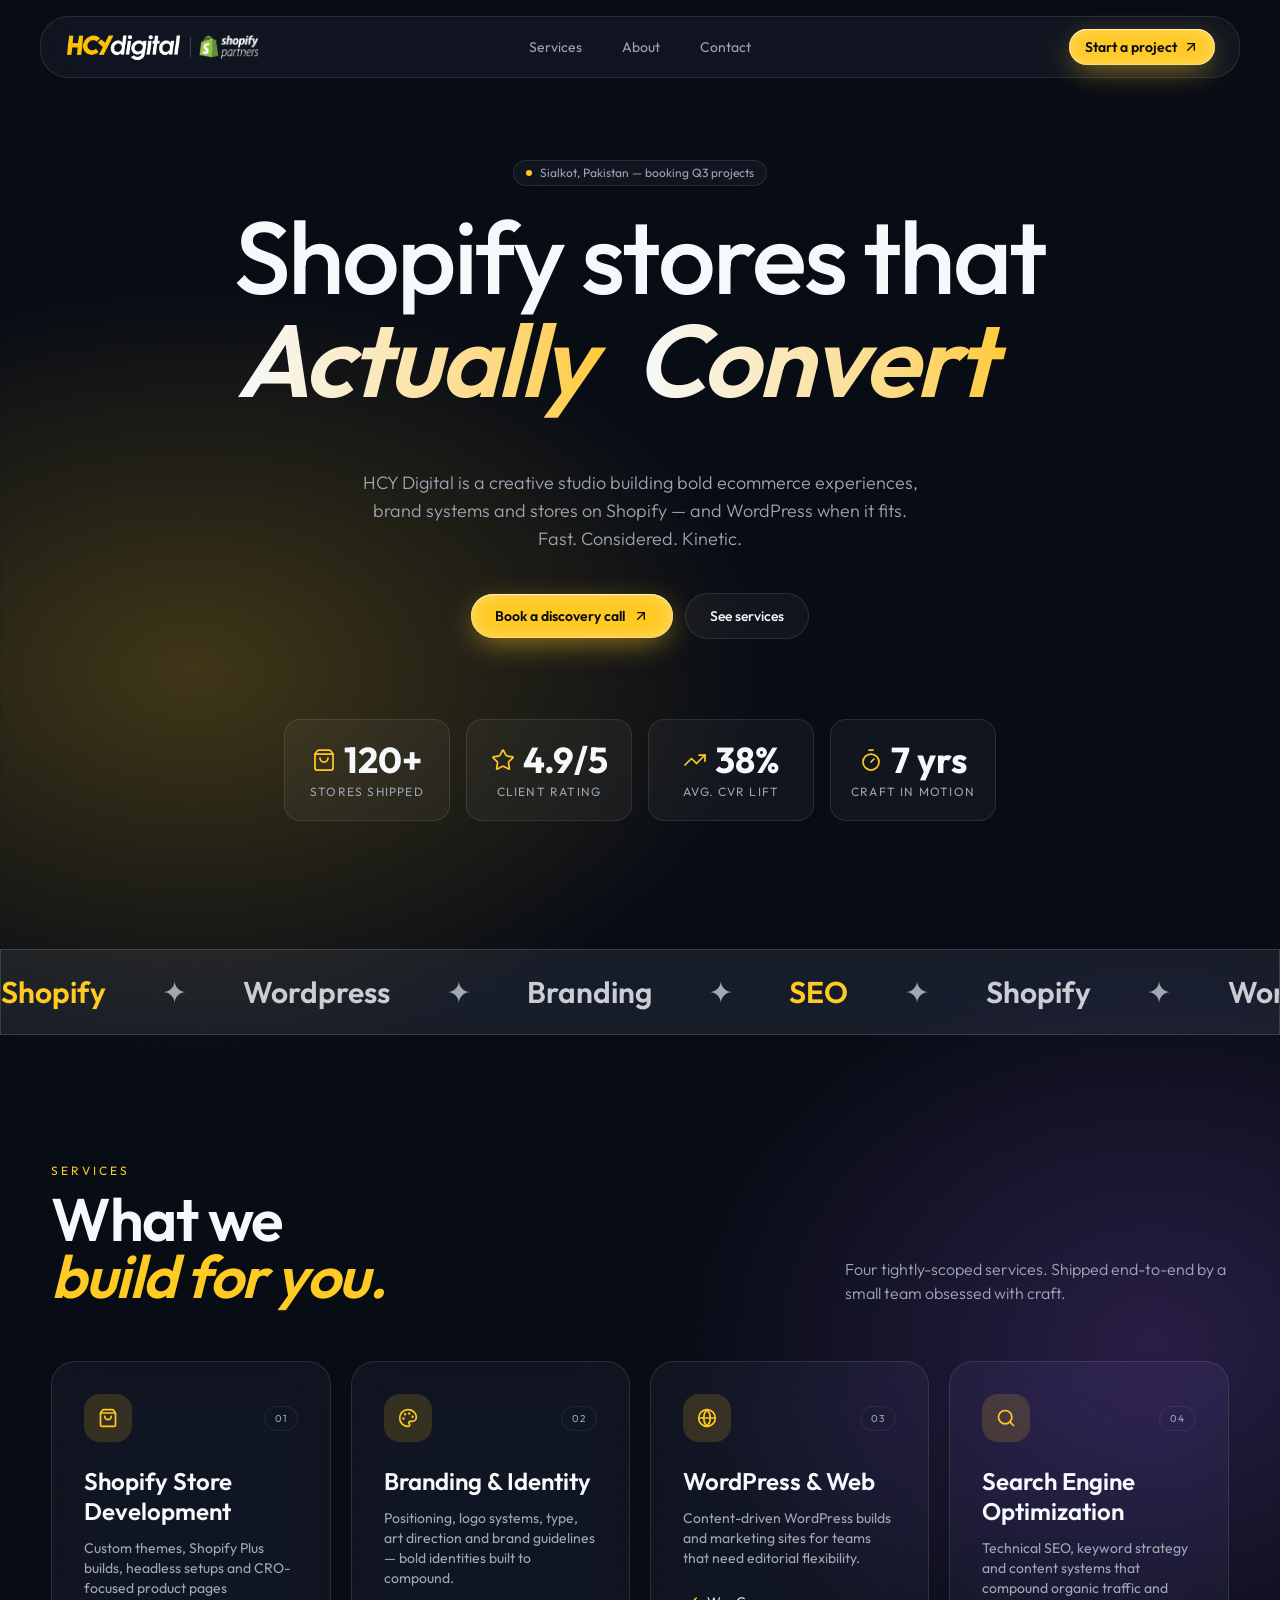
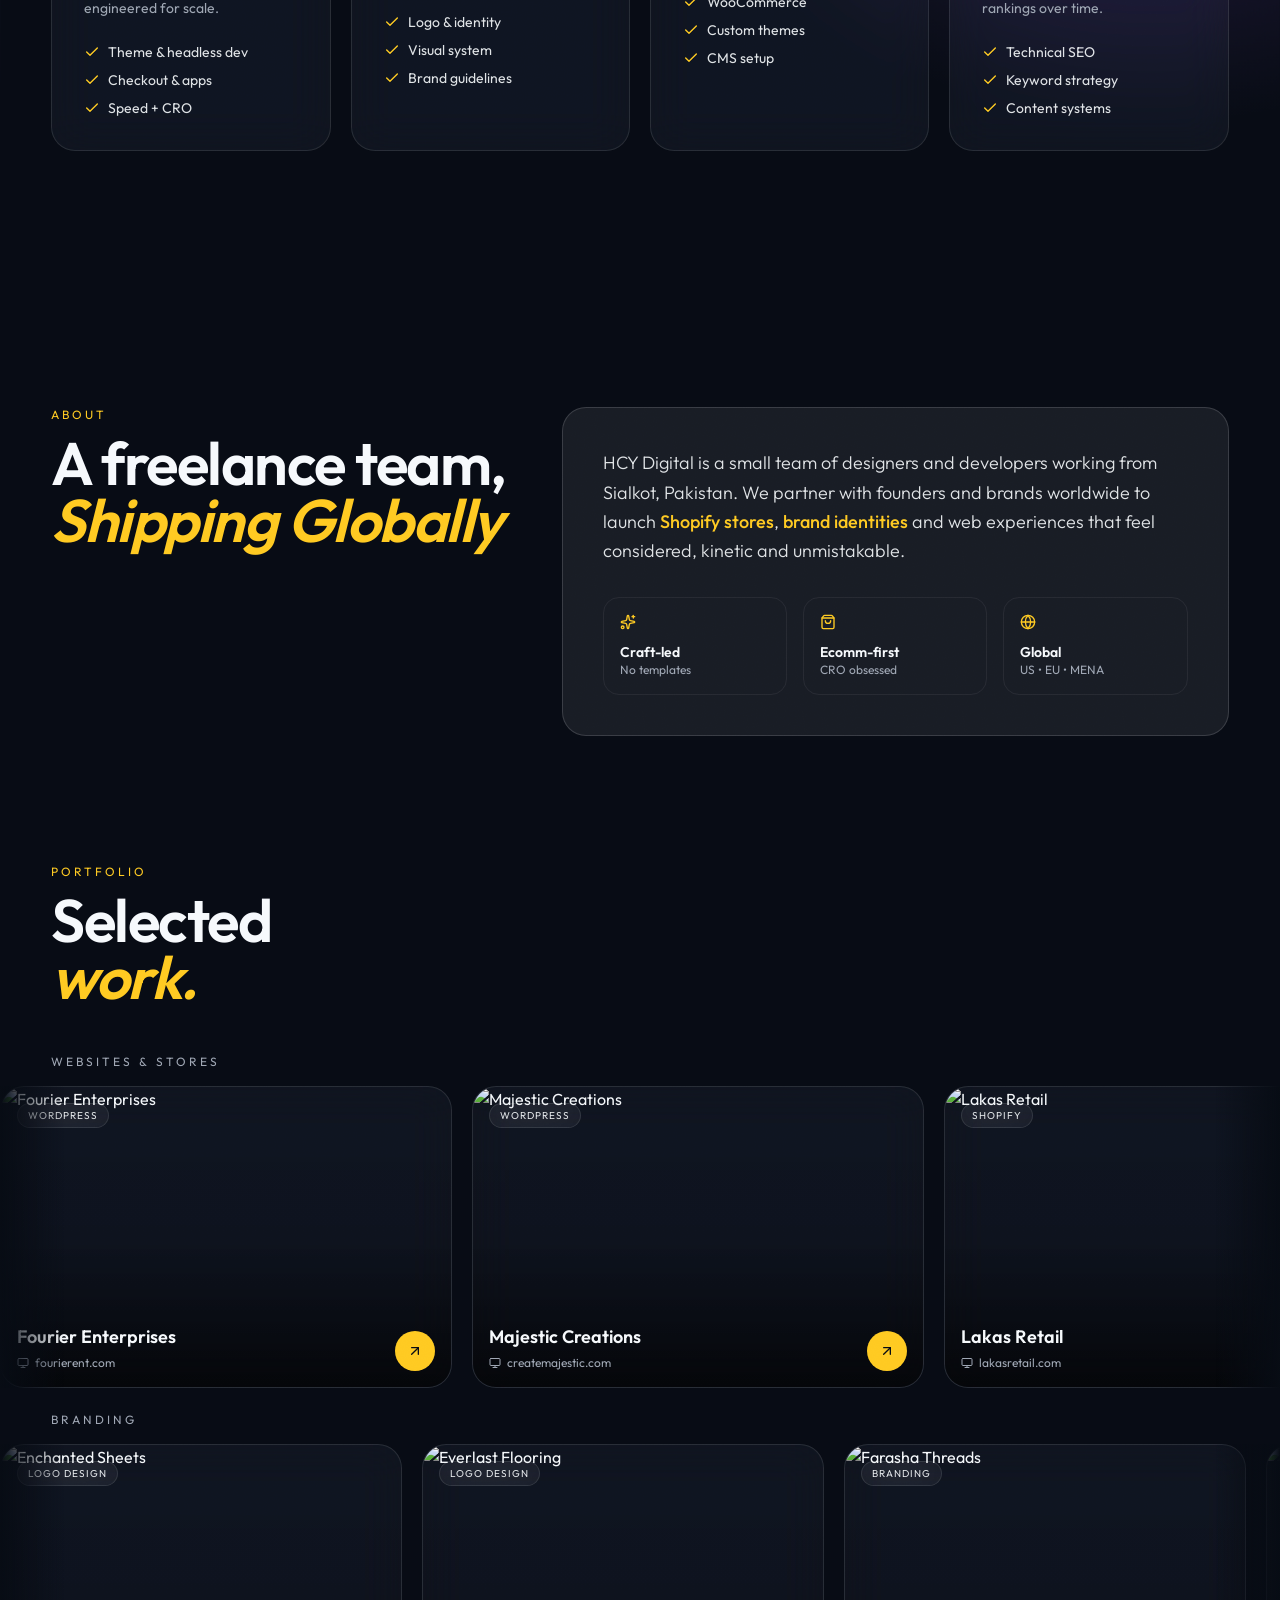
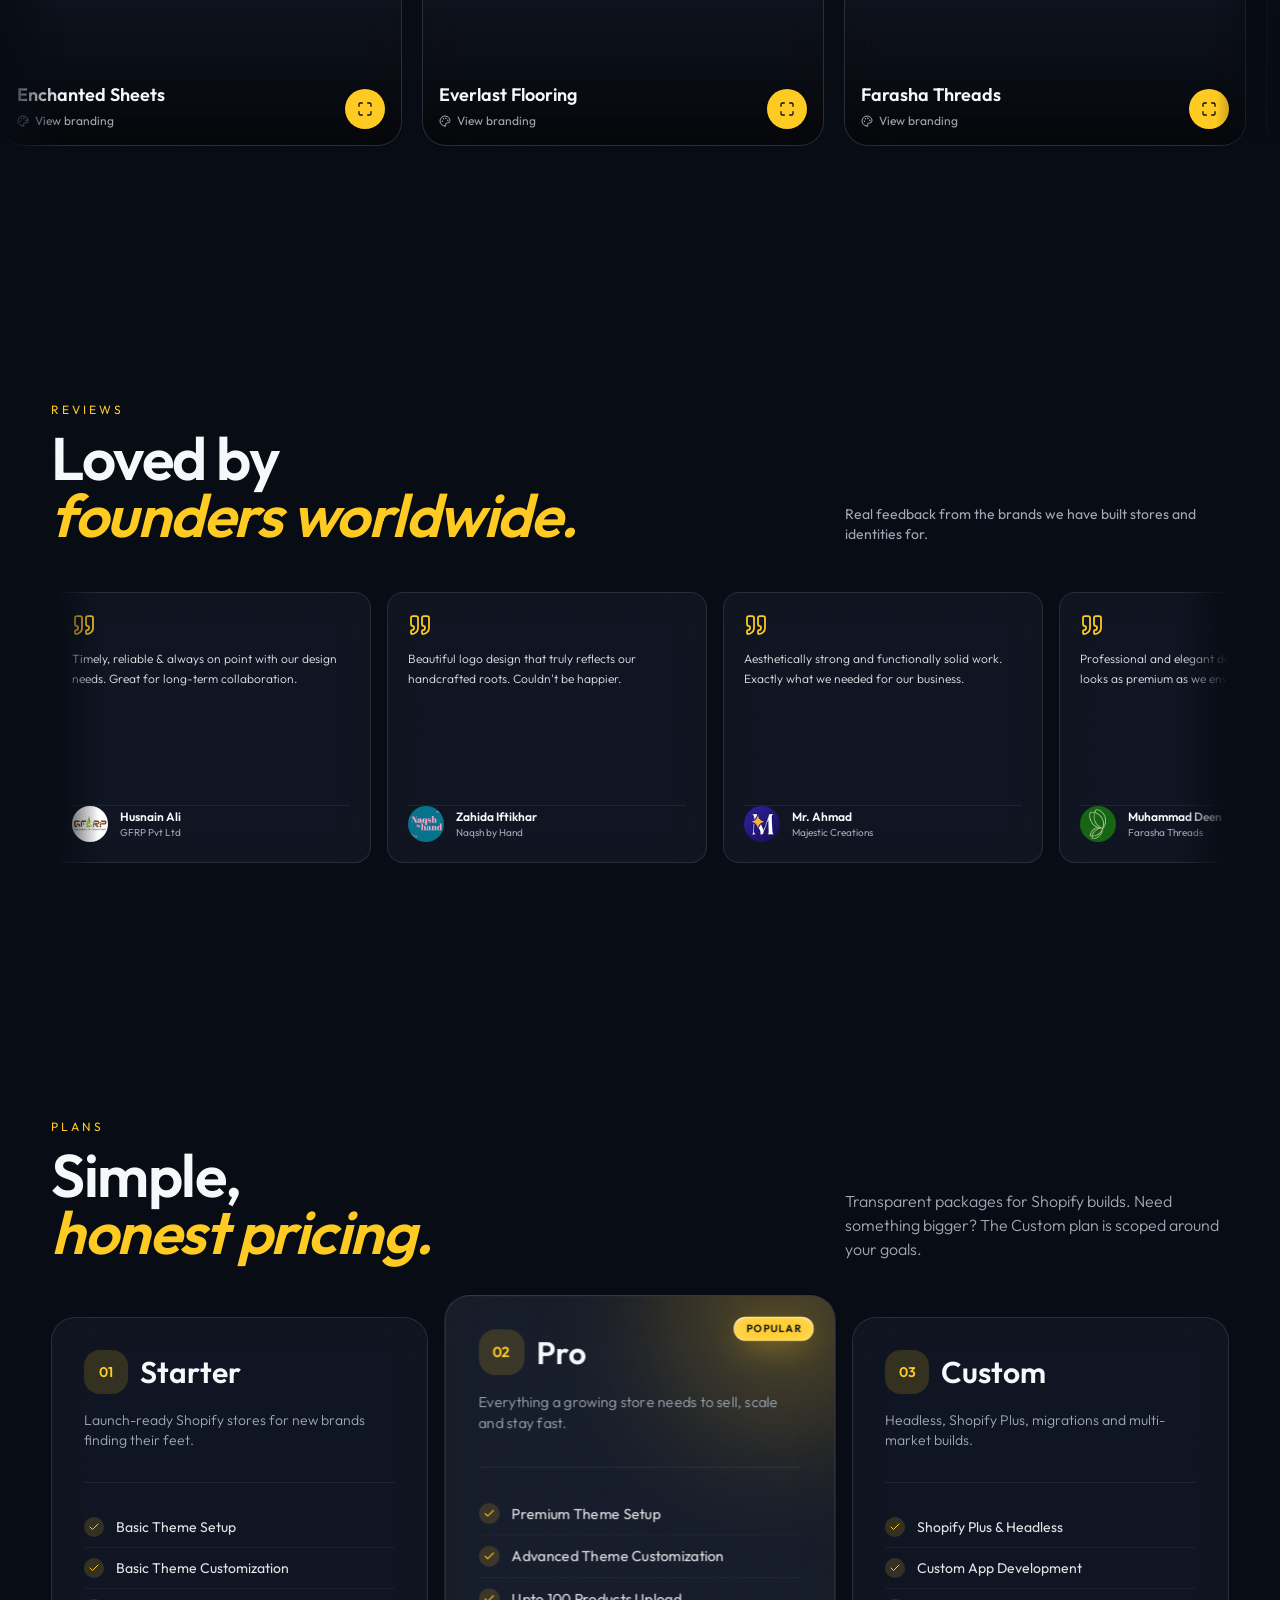
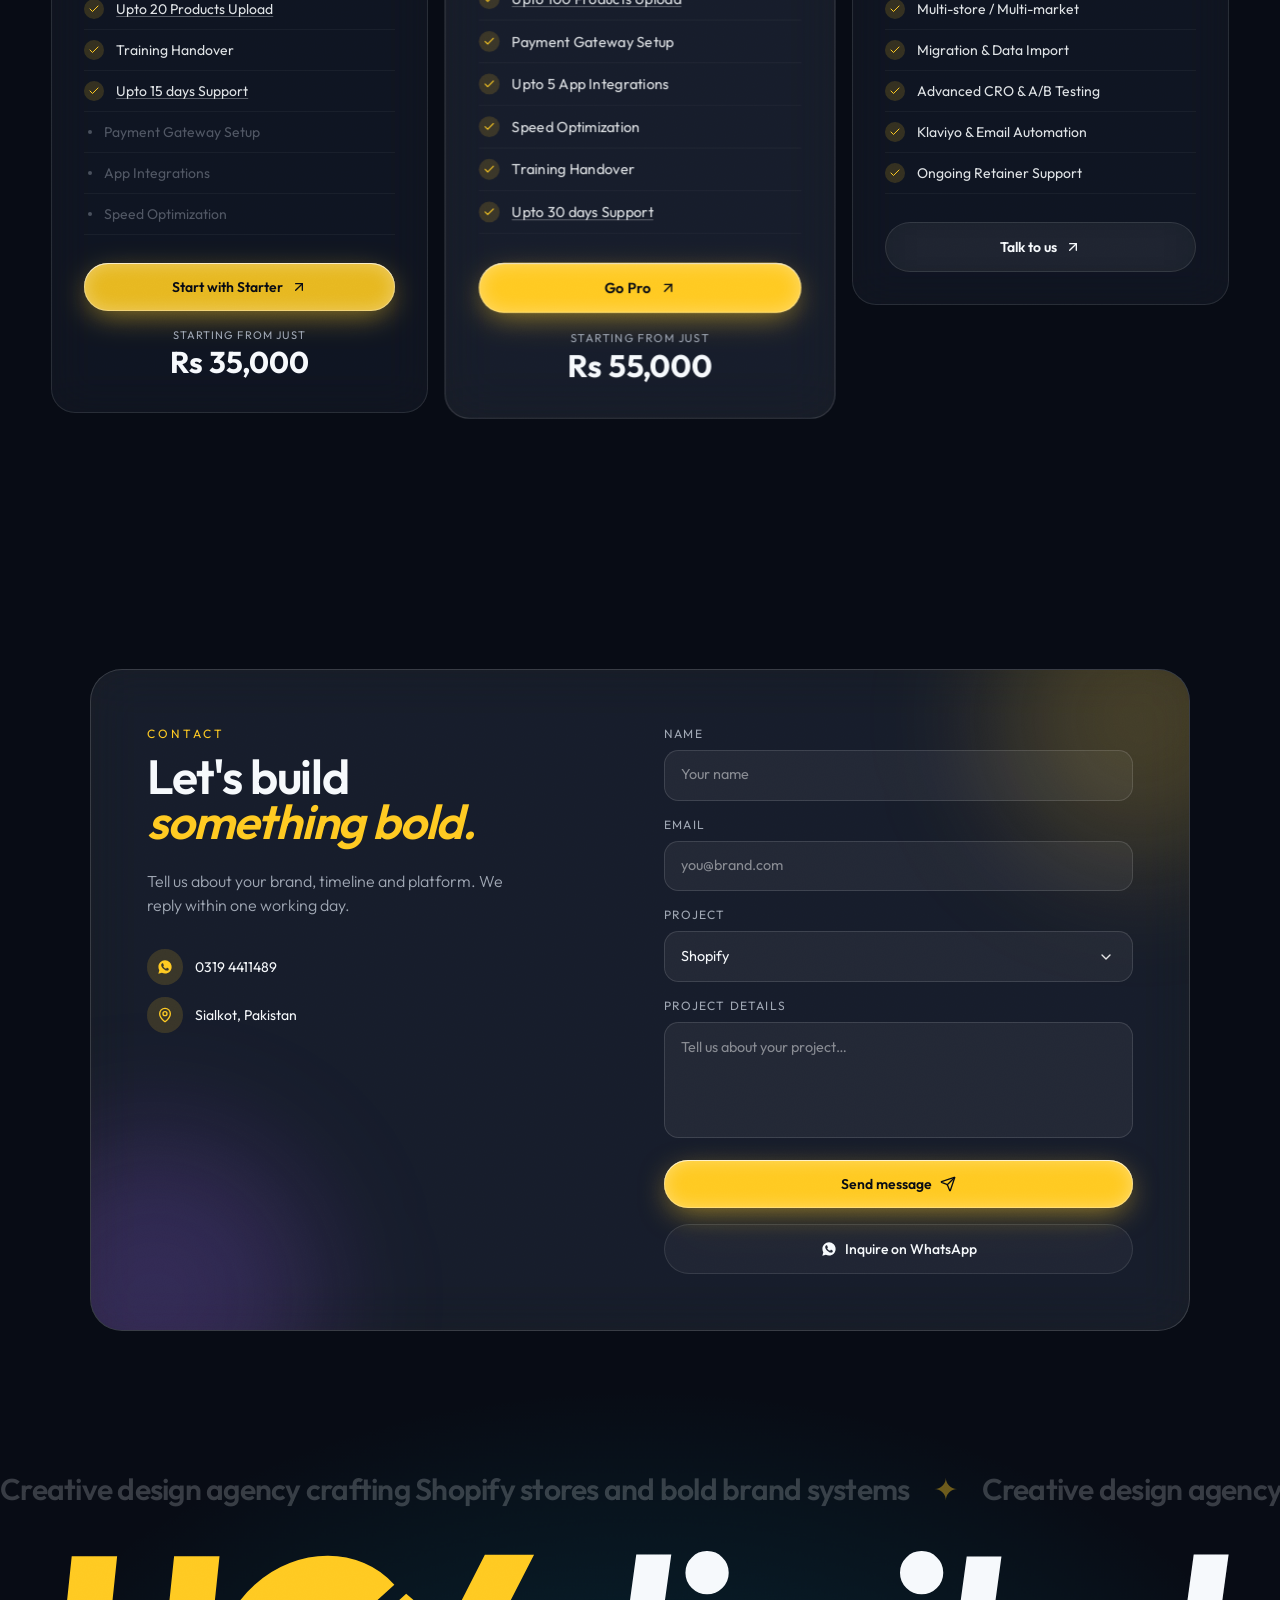
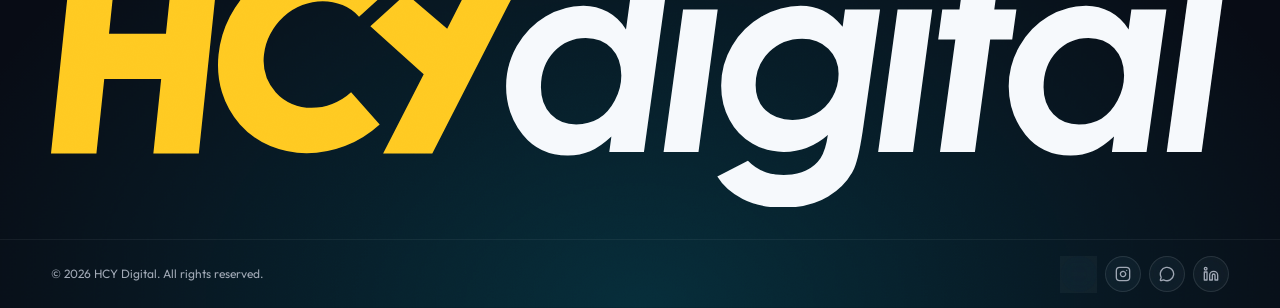
==== commit 5d3f47cf: "Update print statement from 'Hello' to 'Goodbye'" ====
--- a/index.html
+++ b/index.html
@@ -26,7 +26,7 @@
 <a href="#about">About</a>
 <a href="#contact">Contact</a>
 </nav><section id=top class="relative overflow-hidden pt-32 pb-24 sm:pt-40 sm:pb-32"><div class="relative z-10 mx-auto w-[min(1200px,92%)] flex flex-col items-center text-center"><div data-reveal=true class="inline-flex items-center gap-2 rounded-full glass px-3 py-1 text-xs text-muted-foreground opacity-0 animate-rise"><span class="h-1.5 w-1.5 rounded-full bg-primary animate-pulse"></span>Sialkot, Pakistan — booking Q3 projects</div><h1 id="hero-heading" class="mt-6 font-display text-[clamp(2.75rem,8vw,7rem)] font-medium leading-[0.92] tracking-tight">Shopify stores that<br><span class="inline-block font-script text-shimmer leading-[1.1] pr-[0.25em] pb-[0.1em] overflow-visible">Actually Convert</span></h1><p data-reveal=true class="mt-8 max-w-xl text-base text-muted-foreground sm:text-lg opacity-0 font-light animate-rise">HCY Digital is a creative studio building bold ecommerce experiences, brand systems and stores on Shopify — and WordPress when it fits. Fast. Considered. Kinetic.<div data-reveal=true class="mt-10 flex flex-wrap items-center justify-center gap-3 opacity-0 animate-rise"><a href=#contact class="btn-glow group inline-flex items-center gap-2 rounded-full bg-primary px-6 py-3 text-sm font-semibold text-primary-foreground transition-transform hover:scale-[1.03]">Book a discovery call<svg xmlns=http://www.w3.org/2000/svg width=24 height=24 viewBox="0 0 24 24" fill=none stroke=currentColor stroke-width=2 stroke-linecap=round stroke-linejoin=round class="lucide lucide-arrow-up-right h-4 w-4 transition-transform group-hover:translate-x-0.5 group-hover:-translate-y-0.5" aria-hidden=true><path d="M7 7h10v10"></path><path d="M7 17 17 7"></path></svg></a><a href=#services class="inline-flex items-center gap-2 rounded-full glass px-6 py-3 text-sm font-medium text-foreground hover:bg-white/10 transition-colors">See services</a></div><div data-reveal=true class="mt-20 grid grid-cols-2 gap-4 sm:grid-cols-4 opacity-0 animate-rise"><div class="stat-card rounded-2xl glass p-5 text-center"><div class="relative z-10 flex items-center justify-center gap-2"><svg xmlns=http://www.w3.org/2000/svg width=24 height=24 viewBox="0 0 24 24" fill=none stroke=currentColor stroke-width=1.75 stroke-linecap=round stroke-linejoin=round class="lucide lucide-shopping-bag h-5 w-5 text-primary sm:h-6 sm:w-6" aria-hidden=true><path d="M16 10a4 4 0 0 1-8 0"></path><path d="M3.103 6.034h17.794"></path><path d="M3.4 5.467a2 2 0 0 0-.4 1.2V20a2 2 0 0 0 2 2h14a2 2 0 0 0 2-2V6.667a2 2 0 0 0-.4-1.2l-2-2.667A2 2 0 0 0 17 2H7a2 2 0 0 0-1.6.8z"></path></svg><div class="font-display text-3xl font-bold text-foreground sm:text-4xl">120+</div></div><div class="relative z-10 mt-1 text-xs uppercase tracking-widest text-muted-foreground">Stores shipped</div></div><div class="stat-card rounded-2xl glass p-5 text-center"><div class="relative z-10 flex items-center justify-center gap-2"><svg xmlns=http://www.w3.org/2000/svg width=24 height=24 viewBox="0 0 24 24" fill=none stroke=currentColor stroke-width=1.75 stroke-linecap=round stroke-linejoin=round class="lucide lucide-star h-5 w-5 text-primary sm:h-6 sm:w-6" aria-hidden=true><path d="M11.525 2.295a.53.53 0 0 1 .95 0l2.31 4.679a2.123 2.123 0 0 0 1.595 1.16l5.166.756a.53.53 0 0 1 .294.904l-3.736 3.638a2.123 2.123 0 0 0-.611 1.878l.882 5.14a.53.53 0 0 1-.771.56l-4.618-2.428a2.122 2.122 0 0 0-1.973 0L6.396 21.01a.53.53 0 0 1-.77-.56l.881-5.139a2.122 2.122 0 0 0-.611-1.879L2.16 9.795a.53.53 0 0 1 .294-.906l5.165-.755a2.122 2.122 0 0 0 1.597-1.16z"></path></svg><div class="font-display text-3xl font-bold text-foreground sm:text-4xl">4.9/5</div></div><div class="relative z-10 mt-1 text-xs uppercase tracking-widest text-muted-foreground">Client rating</div></div><div class="stat-card rounded-2xl glass p-5 text-center"><div class="relative z-10 flex items-center justify-center gap-2"><svg xmlns=http://www.w3.org/2000/svg width=24 height=24 viewBox="0 0 24 24" fill=none stroke=currentColor stroke-width=1.75 stroke-linecap=round stroke-linejoin=round class="lucide lucide-trending-up h-5 w-5 text-primary sm:h-6 sm:w-6" aria-hidden=true><path d="M16 7h6v6"></path><path d="m22 7-8.5 8.5-5-5L2 17"></path></svg><div class="font-display text-3xl font-bold text-foreground sm:text-4xl">38%</div></div><div class="relative z-10 mt-1 text-xs uppercase tracking-widest text-muted-foreground">Avg. CVR lift</div></div><div class="stat-card rounded-2xl glass p-5 text-center"><div class="relative z-10 flex items-center justify-center gap-2"><svg xmlns=http://www.w3.org/2000/svg width=24 height=24 viewBox="0 0 24 24" fill=none stroke=currentColor stroke-width=1.75 stroke-linecap=round stroke-linejoin=round class="lucide lucide-timer h-5 w-5 text-primary sm:h-6 sm:w-6" aria-hidden=true><line x1=10 x2=14 y1=2 y2=2></line><line x1=12 x2=15 y1=14 y2=11></line><circle cx=12 cy=14 r=8></circle></svg><div class="font-display text-3xl font-bold text-foreground sm:text-4xl">7 yrs</div></div><div class="relative z-10 mt-1 text-xs uppercase tracking-widest text-muted-foreground">Craft in motion</div></div></div></div></section><div class="relative border-y border-border/60 py-6 overflow-hidden glass-strong"><div class="animate-marquee flex w-max gap-14 whitespace-nowrap font-display text-2xl sm:text-3xl font-semibold"><span class="flex items-center gap-14"><span class=text-primary>Shopify</span><span class=text-muted-foreground>✦</span></span><span class="flex items-center gap-14"><span class=text-foreground/80>Wordpress</span><span class=text-muted-foreground>✦</span></span><span class="flex items-center gap-14"><span class=text-foreground/80>Branding</span><span class=text-muted-foreground>✦</span></span><span class="flex items-center gap-14"><span class=text-primary>SEO</span><span class=text-muted-foreground>✦</span></span><span class="flex items-center gap-14"><span class=text-foreground/80>Shopify</span><span class=text-muted-foreground>✦</span></span><span class="flex items-center gap-14"><span class=text-foreground/80>Wordpress</span><span class=text-muted-foreground>✦</span></span><span class="flex items-center gap-14"><span class=text-primary>Branding</span><span class=text-muted-foreground>✦</span></span><span class="flex items-center gap-14"><span class=text-foreground/80>SEO</span><span class=text-muted-foreground>✦</span></span></div></div><section id=services class="relative py-24 sm:py-32"><div class="mx-auto w-[min(1200px,92%)]"><div class="flex items-end justify-between gap-6 flex-wrap"><div data-reveal=true class="opacity-0 animate-rise"><div class="text-xs uppercase tracking-[0.25em] text-primary">Services</div><h2 class="mt-3 font-display text-4xl sm:text-6xl font-semibold leading-[0.95] tracking-tight">What we<br><span class=font-script>build for you.</span></h2></div><p data-reveal=true class="max-w-sm text-muted-foreground opacity-0 font-light animate-rise">Four tightly-scoped services. Shipped end-to-end by a small team obsessed with craft.</p></div><div class="mt-14 grid gap-5 md:grid-cols-2 lg:grid-cols-4"><article data-reveal=true style=animation-delay:0ms class="group relative overflow-hidden rounded-3xl glass p-6 sm:p-8 opacity-0 transition-transform duration-500 hover:-translate-y-1 animate-rise"><div class="absolute inset-x-0 -top-24 h-40 bg-gradient-to-b from-primary/20 to-transparent opacity-0 group-hover:opacity-100 transition-opacity"></div><div class="flex items-center justify-between"><div class="grid h-12 w-12 shrink-0 place-items-center rounded-2xl bg-primary/15 text-primary"><svg xmlns=http://www.w3.org/2000/svg width=24 height=24 viewBox="0 0 24 24" fill=none stroke=currentColor stroke-width=2 stroke-linecap=round stroke-linejoin=round class="lucide lucide-shopping-bag h-5 w-5" aria-hidden=true><path d="M16 10a4 4 0 0 1-8 0"></path><path d="M3.103 6.034h17.794"></path><path d="M3.4 5.467a2 2 0 0 0-.4 1.2V20a2 2 0 0 0 2 2h14a2 2 0 0 0 2-2V6.667a2 2 0 0 0-.4-1.2l-2-2.667A2 2 0 0 0 17 2H7a2 2 0 0 0-1.6.8z"></path></svg></div><span class="rounded-full border border-border/70 px-2.5 py-1 text-[10px] uppercase tracking-widest text-muted-foreground">01</span></div><h3 class="mt-6 font-display text-2xl font-semibold leading-tight">Shopify Store Development</h3><p class="mt-3 text-sm text-muted-foreground">Custom themes, Shopify Plus builds, headless setups and CRO-focused product pages engineered for scale.<ul class="mt-6 space-y-2"><li class="flex items-center gap-2 text-sm"><svg xmlns=http://www.w3.org/2000/svg width=24 height=24 viewBox="0 0 24 24" fill=none stroke=currentColor stroke-width=2 stroke-linecap=round stroke-linejoin=round class="lucide lucide-check h-4 w-4 text-primary" aria-hidden=true><path d="M20 6 9 17l-5-5"></path></svg><span class=text-foreground/90>Theme &amp; headless dev</span><li class="flex items-center gap-2 text-sm"><svg xmlns=http://www.w3.org/2000/svg width=24 height=24 viewBox="0 0 24 24" fill=none stroke=currentColor stroke-width=2 stroke-linecap=round stroke-linejoin=round class="lucide lucide-check h-4 w-4 text-primary" aria-hidden=true><path d="M20 6 9 17l-5-5"></path></svg><span class=text-foreground/90>Checkout &amp; apps</span><li class="flex items-center gap-2 text-sm"><svg xmlns=http://www.w3.org/2000/svg width=24 height=24 viewBox="0 0 24 24" fill=none stroke=currentColor stroke-width=2 stroke-linecap=round stroke-linejoin=round class="lucide lucide-check h-4 w-4 text-primary" aria-hidden=true><path d="M20 6 9 17l-5-5"></path></svg><span class=text-foreground/90>Speed + CRO</span></ul></article><article data-reveal=true style=animation-delay:120ms class="group relative overflow-hidden rounded-3xl glass p-6 sm:p-8 opacity-0 transition-transform duration-500 hover:-translate-y-1 animate-rise"><div class="absolute inset-x-0 -top-24 h-40 bg-gradient-to-b from-primary/20 to-transparent opacity-0 group-hover:opacity-100 transition-opacity"></div><div class="flex items-center justify-between"><div class="grid h-12 w-12 shrink-0 place-items-center rounded-2xl bg-primary/15 text-primary"><svg xmlns=http://www.w3.org/2000/svg width=24 height=24 viewBox="0 0 24 24" fill=none stroke=currentColor stroke-width=2 stroke-linecap=round stroke-linejoin=round class="lucide lucide-palette h-5 w-5" aria-hidden=true><path d="M12 22a1 1 0 0 1 0-20 10 9 0 0 1 10 9 5 5 0 0 1-5 5h-2.25a1.75 1.75 0 0 0-1.4 2.8l.3.4a1.75 1.75 0 0 1-1.4 2.8z"></path><circle cx=13.5 cy=6.5 r=.5 fill=currentColor></circle><circle cx=17.5 cy=10.5 r=.5 fill=currentColor></circle><circle cx=6.5 cy=12.5 r=.5 fill=currentColor></circle><circle cx=8.5 cy=7.5 r=.5 fill=currentColor></circle></svg></div><span class="rounded-full border border-border/70 px-2.5 py-1 text-[10px] uppercase tracking-widest text-muted-foreground">02</span></div><h3 class="mt-6 font-display text-2xl font-semibold leading-tight">Branding &amp; Identity</h3><p class="mt-3 text-sm text-muted-foreground">Positioning, logo systems, type, art direction and brand guidelines — bold identities built to compound.<ul class="mt-6 space-y-2"><li class="flex items-center gap-2 text-sm"><svg xmlns=http://www.w3.org/2000/svg width=24 height=24 viewBox="0 0 24 24" fill=none stroke=currentColor stroke-width=2 stroke-linecap=round stroke-linejoin=round class="lucide lucide-check h-4 w-4 text-primary" aria-hidden=true><path d="M20 6 9 17l-5-5"></path></svg><span class=text-foreground/90>Logo &amp; identity</span><li class="flex items-center gap-2 text-sm"><svg xmlns=http://www.w3.org/2000/svg width=24 height=24 viewBox="0 0 24 24" fill=none stroke=currentColor stroke-width=2 stroke-linecap=round stroke-linejoin=round class="lucide lucide-check h-4 w-4 text-primary" aria-hidden=true><path d="M20 6 9 17l-5-5"></path></svg><span class=text-foreground/90>Visual system</span><li class="flex items-center gap-2 text-sm"><svg xmlns=http://www.w3.org/2000/svg width=24 height=24 viewBox="0 0 24 24" fill=none stroke=currentColor stroke-width=2 stroke-linecap=round stroke-linejoin=round class="lucide lucide-check h-4 w-4 text-primary" aria-hidden=true><path d="M20 6 9 17l-5-5"></path></svg><span class=text-foreground/90>Brand guidelines</span></ul></article><article data-reveal=true style=animation-delay:240ms class="group relative overflow-hidden rounded-3xl glass p-6 sm:p-8 opacity-0 transition-transform duration-500 hover:-translate-y-1 animate-rise"><div class="absolute inset-x-0 -top-24 h-40 bg-gradient-to-b from-primary/20 to-transparent opacity-0 group-hover:opacity-100 transition-opacity"></div><div class="flex items-center justify-between"><div class="grid h-12 w-12 shrink-0 place-items-center rounded-2xl bg-primary/15 text-primary"><svg xmlns=http://www.w3.org/2000/svg width=24 height=24 viewBox="0 0 24 24" fill=none stroke=currentColor stroke-width=2 stroke-linecap=round stroke-linejoin=round class="lucide lucide-globe h-5 w-5" aria-hidden=true><circle cx=12 cy=12 r=10></circle><path d="M12 2a14.5 14.5 0 0 0 0 20 14.5 14.5 0 0 0 0-20"></path><path d="M2 12h20"></path></svg></div><span class="rounded-full border border-border/70 px-2.5 py-1 text-[10px] uppercase tracking-widest text-muted-foreground">03</span></div><h3 class="mt-6 font-display text-2xl font-semibold leading-tight">WordPress &amp; Web</h3><p class="mt-3 text-sm text-muted-foreground">Content-driven WordPress builds and marketing sites for teams that need editorial flexibility.<ul class="mt-6 space-y-2"><li class="flex items-center gap-2 text-sm"><svg xmlns=http://www.w3.org/2000/svg width=24 height=24 viewBox="0 0 24 24" fill=none stroke=currentColor stroke-width=2 stroke-linecap=round stroke-linejoin=round class="lucide lucide-check h-4 w-4 text-primary" aria-hidden=true><path d="M20 6 9 17l-5-5"></path></svg><span class=text-foreground/90>WooCommerce</span><li class="flex items-center gap-2 text-sm"><svg xmlns=http://www.w3.org/2000/svg width=24 height=24 viewBox="0 0 24 24" fill=none stroke=currentColor stroke-width=2 stroke-linecap=round stroke-linejoin=round class="lucide lucide-check h-4 w-4 text-primary" aria-hidden=true><path d="M20 6 9 17l-5-5"></path></svg><span class=text-foreground/90>Custom themes</span><li class="flex items-center gap-2 text-sm"><svg xmlns=http://www.w3.org/2000/svg width=24 height=24 viewBox="0 0 24 24" fill=none stroke=currentColor stroke-width=2 stroke-linecap=round stroke-linejoin=round class="lucide lucide-check h-4 w-4 text-primary" aria-hidden=true><path d="M20 6 9 17l-5-5"></path></svg><span class=text-foreground/90>CMS setup</span></ul></article><article data-reveal=true style=animation-delay:360ms class="group relative overflow-hidden rounded-3xl glass p-6 sm:p-8 opacity-0 transition-transform duration-500 hover:-translate-y-1 animate-rise"><div class="absolute inset-x-0 -top-24 h-40 bg-gradient-to-b from-primary/20 to-transparent opacity-0 group-hover:opacity-100 transition-opacity"></div><div class="flex items-center justify-between"><div class="grid h-12 w-12 shrink-0 place-items-center rounded-2xl bg-primary/15 text-primary"><svg xmlns=http://www.w3.org/2000/svg width=24 height=24 viewBox="0 0 24 24" fill=none stroke=currentColor stroke-width=2 stroke-linecap=round stroke-linejoin=round class="lucide lucide-search h-5 w-5" aria-hidden=true><path d="m21 21-4.34-4.34"></path><circle cx=11 cy=11 r=8></circle></svg></div><span class="rounded-full border border-border/70 px-2.5 py-1 text-[10px] uppercase tracking-widest text-muted-foreground">04
-</span></div><h3 class="mt-6 font-display text-2xl font-semibold leading-tight">Search Engine Optimization</h3><p class="mt-3 text-sm text-muted-foreground">Technical SEO, keyword strategy and content systems that compound organic traffic and rankings over time.<ul class="mt-6 space-y-2"><li class="flex items-center gap-2 text-sm"><svg xmlns=http://www.w3.org/2000/svg width=24 height=24 viewBox="0 0 24 24" fill=none stroke=currentColor stroke-width=2 stroke-linecap=round stroke-linejoin=round class="lucide lucide-check h-4 w-4 text-primary" aria-hidden=true><path d="M20 6 9 17l-5-5"></path></svg><span class=text-foreground/90>Technical SEO</span><li class="flex items-center gap-2 text-sm"><svg xmlns=http://www.w3.org/2000/svg width=24 height=24 viewBox="0 0 24 24" fill=none stroke=currentColor stroke-width=2 stroke-linecap=round stroke-linejoin=round class="lucide lucide-check h-4 w-4 text-primary" aria-hidden=true><path d="M20 6 9 17l-5-5"></path></svg><span class=text-foreground/90>Keyword strategy</span><li class="flex items-center gap-2 text-sm"><svg xmlns=http://www.w3.org/2000/svg width=24 height=24 viewBox="0 0 24 24" fill=none stroke=currentColor stroke-width=2 stroke-linecap=round stroke-linejoin=round class="lucide lucide-check h-4 w-4 text-primary" aria-hidden=true><path d="M20 6 9 17l-5-5"></path></svg><span class=text-foreground/90>Content systems</span></ul></article></div></div></section><section id=about class="relative pt-24 sm:pt-32 pb-12 sm:pb-16"><div class="mx-auto w-[min(1200px,92%)] grid gap-12 md:grid-cols-12"><div data-reveal=true class="md:col-span-5 opacity-0 animate-rise"><div class="text-xs uppercase tracking-[0.25em] text-primary">About</div><h2 class="mt-3 font-display text-4xl sm:text-6xl font-semibold leading-[0.95] tracking-tight">A freelance team,<br><span class=font-script>Shipping Globally</span></h2></div><div data-reveal=true class="md:col-span-7 opacity-0 animate-rise"><div class="rounded-3xl glass-strong p-8 sm:p-10"><p class="text-lg text-foreground/90 leading-relaxed font-light">HCY Digital is a small team of designers and developers working from Sialkot, Pakistan. We partner with founders and brands worldwide to launch <span class="text-primary font-medium">Shopify stores</span>, <span class="text-primary font-medium">brand identities</span> and web experiences that feel considered, kinetic and unmistakable.<div class="mt-8 grid grid-cols-2 gap-4 sm:grid-cols-3"><div class="rounded-2xl border border-border/60 p-4"><svg xmlns=http://www.w3.org/2000/svg width=24 height=24 viewBox="0 0 24 24" fill=none stroke=currentColor stroke-width=2 stroke-linecap=round stroke-linejoin=round class="lucide lucide-sparkles h-4 w-4 text-primary" aria-hidden=true><path d="M11.017 2.814a1 1 0 0 1 1.966 0l1.051 5.558a2 2 0 0 0 1.594 1.594l5.558 1.051a1 1 0 0 1 0 1.966l-5.558 1.051a2 2 0 0 0-1.594 1.594l-1.051 5.558a1 1 0 0 1-1.966 0l-1.051-5.558a2 2 0 0 0-1.594-1.594l-5.558-1.051a1 1 0 0 1 0-1.966l5.558-1.051a2 2 0 0 0 1.594-1.594z"></path><path d="M20 2v4"></path><path d="M22 4h-4"></path><circle cx=4 cy=20 r=2></circle></svg><div class="mt-3 text-sm font-semibold">Craft-led</div><div class="text-xs text-muted-foreground">No templates</div></div><div class="rounded-2xl border border-border/60 p-4"><svg xmlns=http://www.w3.org/2000/svg width=24 height=24 viewBox="0 0 24 24" fill=none stroke=currentColor stroke-width=2 stroke-linecap=round stroke-linejoin=round class="lucide lucide-shopping-bag h-4 w-4 text-primary" aria-hidden=true><path d="M16 10a4 4 0 0 1-8 0"></path><path d="M3.103 6.034h17.794"></path><path d="M3.4 5.467a2 2 0 0 0-.4 1.2V20a2 2 0 0 0 2 2h14a2 2 0 0 0 2-2V6.667a2 2 0 0 0-.4-1.2l-2-2.667A2 2 0 0 0 17 2H7a2 2 0 0 0-1.6.8z"></path></svg><div class="mt-3 text-sm font-semibold">Ecomm-first</div><div class="text-xs text-muted-foreground">CRO obsessed</div></div><div class="rounded-2xl border border-border/60 p-4"><svg xmlns=http://www.w3.org/2000/svg width=24 height=24 viewBox="0 0 24 24" fill=none stroke=currentColor stroke-width=2 stroke-linecap=round stroke-linejoin=round class="lucide lucide-globe h-4 w-4 text-primary" aria-hidden=true><circle cx=12 cy=12 r=10></circle><path d="M12 2a14.5 14.5 0 0 0 0 20 14.5 14.5 0 0 0 0-20"></path><path d="M2 12h20"></path></svg><div class="mt-3 text-sm font-semibold">Global</div><div class="text-xs text-muted-foreground">US • EU • MENA</div></div></div></div></div></div></section><section id=portfolio class="relative pt-12 sm:pt-16 pb-24 sm:pb-32"><div class="mx-auto w-[min(1200px,92%)]"><div data-reveal=true class="opacity-0 animate-rise"><div class="text-xs uppercase tracking-[0.25em] text-primary">Portfolio</div><h2 class="mt-3 font-display text-4xl sm:text-6xl font-semibold leading-[0.95] tracking-tight">Selected<br><span class=font-script>work.</span></h2></div></div><div class="mt-12 space-y-6"><div><div class="mx-auto mb-4 w-[min(1200px,92%)] text-xs uppercase tracking-[0.25em] text-muted-foreground">Websites &amp; Stores</div><div class="group/row relative overflow-hidden"><div class="flex w-max gap-5 animate-marquee group-hover/row:[animation-play-state:paused]"><a href="https://fourierent.com" target="_blank" rel="noopener noreferrer" class="group relative shrink-0 overflow-hidden rounded-3xl glass"><img src="images/website-fourier-enterprises.jpg" alt="Fourier Enterprises" width="900" height="600" loading="lazy" decoding="async" class="h-[220px] w-auto sm:h-[300px] object-cover transition-transform duration-700 group-hover:scale-105"><div class="absolute inset-0 bg-gradient-to-t from-black/70 via-black/10 to-transparent"></div><div class="absolute top-4 left-4 rounded-full glass px-2.5 py-1 text-[10px] uppercase tracking-widest text-foreground/90">WordPress</div><div class="absolute bottom-4 left-4 right-4 flex items-end justify-between gap-3"><div><div class="font-display text-lg font-semibold">Fourier Enterprises</div><div class="mt-1 flex items-center gap-1.5 text-xs text-muted-foreground"><svg xmlns=http://www.w3.org/2000/svg width=24 height=24 viewBox="0 0 24 24" fill=none stroke=currentColor stroke-width=2 stroke-linecap=round stroke-linejoin=round class="lucide lucide-monitor h-3 w-3" aria-hidden=true><rect width=20 height=14 x=2 y=3 rx=2></rect><line x1=8 x2=16 y1=21 y2=21></line><line x1=12 x2=12 y1=17 y2=21></line></svg> fourierent.com</div></div><span class="grid h-10 w-10 shrink-0 place-items-center rounded-full bg-primary text-primary-foreground transition-transform group-hover:scale-110"><svg xmlns=http://www.w3.org/2000/svg width=24 height=24 viewBox="0 0 24 24" fill=none stroke=currentColor stroke-width=2 stroke-linecap=round stroke-linejoin=round class="lucide lucide-arrow-up-right h-4 w-4" aria-hidden=true><path d="M7 7h10v10"></path><path d="M7 17 17 7"></path></svg></span></div></a><a href="https://createmajestic.com" target="_blank" rel="noopener noreferrer" class="group relative shrink-0 overflow-hidden rounded-3xl glass"><img src="images/website-majestic-creations.jpg" alt="Majestic Creations" width="900" height="600" loading="lazy" decoding="async" class="h-[220px] w-auto sm:h-[300px] object-cover transition-transform duration-700 group-hover:scale-105"><div class="absolute inset-0 bg-gradient-to-t from-black/70 via-black/10 to-transparent"></div><div class="absolute top-4 left-4 rounded-full glass px-2.5 py-1 text-[10px] uppercase tracking-widest text-foreground/90">WordPress</div><div class="absolute bottom-4 left-4 right-4 flex items-end justify-between gap-3"><div><div class="font-display text-lg font-semibold">Majestic Creations</div><div class="mt-1 flex items-center gap-1.5 text-xs text-muted-foreground"><svg xmlns=http://www.w3.org/2000/svg width=24 height=24 viewBox="0 0 24 24" fill=none stroke=currentColor stroke-width=2 stroke-linecap=round stroke-linejoin=round class="lucide lucide-monitor h-3 w-3" aria-hidden=true><rect width=20 height=14 x=2 y=3 rx=2></rect><line x1=8 x2=16 y1=21 y2=21></line><line x1=12 x2=12 y1=17 y2=21></line></svg> createmajestic.com</div></div><span class="grid h-10 w-10 shrink-0 place-items-center rounded-full bg-primary text-primary-foreground transition-transform group-hover:scale-110"><svg xmlns=http://www.w3.org/2000/svg width=24 height=24 viewBox="0 0 24 24" fill=none stroke=currentColor stroke-width=2 stroke-linecap=round stroke-linejoin=round class="lucide lucide-arrow-up-right h-4 w-4" aria-hidden=true><path d="M7 7h10v10"></path><path d="M7 17 17 7"></path></svg></span></div></a><a href="https://lakasretail.com" target="_blank" rel="noopener noreferrer" class="group relative shrink-0 overflow-hidden rounded-3xl glass"><img src="images/website-lakas-retail.jpg" alt="Lakas Retail" width="900" height="600" loading="lazy" decoding="async" class="h-[220px] w-auto sm:h-[300px] object-cover transition-transform duration-700 group-hover:scale-105"><div class="absolute inset-0 bg-gradient-to-t from-black/70 via-black/10 to-transparent"></div><div class="absolute top-4 left-4 rounded-full glass px-2.5 py-1 text-[10px] uppercase tracking-widest text-foreground/90">Shopify</div><div class="absolute bottom-4 left-4 right-4 flex items-end justify-between gap-3"><div><div class="font-display text-lg font-semibold">Lakas Retail</div><div class="mt-1 flex items-center gap-1.5 text-xs text-muted-foreground"><svg xmlns=http://www.w3.org/2000/svg width=24 height=24 viewBox="0 0 24 24" fill=none stroke=currentColor stroke-width=2 stroke-linecap=round stroke-linejoin=round class="lucide lucide-monitor h-3 w-3" aria-hidden=true><rect width=20 height=14 x=2 y=3 rx=2></rect><line x1=8 x2=16 y1=21 y2=21></line><line x1=12 x2=12 y1=17 y2=21></line></svg> lakasretail.com</div></div><span class="grid h-10 w-10 shrink-0 place-items-center rounded-full bg-primary text-primary-foreground transition-transform group-hover:scale-110"><svg xmlns=http://www.w3.org/2000/svg width=24 height=24 viewBox="0 0 24 24" fill=none stroke=currentColor stroke-width=2 stroke-linecap=round stroke-linejoin=round class="lucide lucide-arrow-up-right h-4 w-4" aria-hidden=true><path d="M7 7h10v10"></path><path d="M7 17 17 7"></path></svg></span></div></a><a href="https://pawsmana.com" target="_blank" rel="noopener noreferrer" class="group relative shrink-0 overflow-hidden rounded-3xl glass"><img src="images/website-pawsmana.jpg" alt="PawsMana" width="900" height="600" loading="lazy" decoding="async" class="h-[220px] w-auto sm:h-[300px] object-cover transition-transform duration-700 group-hover:scale-105"><div class="absolute inset-0 bg-gradient-to-t from-black/70 via-black/10 to-transparent"></div><div class="absolute top-4 left-4 rounded-full glass px-2.5 py-1 text-[10px] uppercase tracking-widest text-foreground/90">Shopify</div><div class="absolute bottom-4 left-4 right-4 flex items-end justify-between gap-3"><div><div class="font-display text-lg font-semibold">PawsMana</div><div class="mt-1 flex items-center gap-1.5 text-xs text-muted-foreground"><svg xmlns=http://www.w3.org/2000/svg width=24 height=24 viewBox="0 0 24 24" fill=none stroke=currentColor stroke-width=2 stroke-linecap=round stroke-linejoin=round class="lucide lucide-monitor h-3 w-3" aria-hidden=true><rect width=20 height=14 x=2 y=3 rx=2></rect><line x1=8 x2=16 y1=21 y2=21></line><line x1=12 x2=12 y1=17 y2=21></line></svg> pawsmana.com</div></div><span class="grid h-10 w-10 shrink-0 place-items-center rounded-full bg-primary text-primary-foreground transition-transform group-hover:scale-110"><svg xmlns=http://www.w3.org/2000/svg width=24 height=24 viewBox="0 0 24 24" fill=none stroke=currentColor stroke-width=2 stroke-linecap=round stroke-linejoin=round class="lucide lucide-arrow-up-right h-4 w-4" aria-hidden=true><path d="M7 7h10v10"></path><path d="M7 17 17 7"></path></svg></span></div></a><a href="https://gfrpengineers.com" target="_blank" rel="noopener noreferrer" class="group relative shrink-0 overflow-hidden rounded-3xl glass"><img src="images/website-gfrp-engineers.jpg" alt="GFRP Engineers" width="900" height="600" loading="lazy" decoding="async" class="h-[220px] w-auto sm:h-[300px] object-cover transition-transform duration-700 group-hover:scale-105"><div class="absolute inset-0 bg-gradient-to-t from-black/70 via-black/10 to-transparent"></div><div class="absolute top-4 left-4 rounded-full glass px-2.5 py-1 text-[10px] uppercase tracking-widest text-foreground/90">WordPress</div><div class="absolute bottom-4 left-4 right-4 flex items-end justify-between gap-3"><div><div class="font-display text-lg font-semibold">GFRP Engineers</div><div class="mt-1 flex items-center gap-1.5 text-xs text-muted-foreground"><svg xmlns=http://www.w3.org/2000/svg width=24 height=24 viewBox="0 0 24 24" fill=none stroke=currentColor stroke-width=2 stroke-linecap=round stroke-linejoin=round class="lucide lucide-monitor h-3 w-3" aria-hidden=true><rect width=20 height=14 x=2 y=3 rx=2></rect><line x1=8 x2=16 y1=21 y2=21></line><line x1=12 x2=12 y1=17 y2=21></line></svg> gfrpengineers.com</div></div><span class="grid h-10 w-10 shrink-0 place-items-center rounded-full bg-primary text-primary-foreground transition-transform group-hover:scale-110"><svg xmlns=http://www.w3.org/2000/svg width=24 height=24 viewBox="0 0 24 24" fill=none stroke=currentColor stroke-width=2 stroke-linecap=round stroke-linejoin=round class="lucide lucide-arrow-up-right h-4 w-4" aria-hidden=true><path d="M7 7h10v10"></path><path d="M7 17 17 7"></path></svg></span></div></a><a href="https://fourierent.com" target="_blank" rel="noopener noreferrer" class="group relative shrink-0 overflow-hidden rounded-3xl glass"><img src="images/website-fourier-enterprises.jpg" alt="Fourier Enterprises" width="900" height="600" loading="lazy" decoding="async" class="h-[220px] w-auto sm:h-[300px] object-cover transition-transform duration-700 group-hover:scale-105"><div class="absolute inset-0 bg-gradient-to-t from-black/70 via-black/10 to-transparent"></div><div class="absolute top-4 left-4 rounded-full glass px-2.5 py-1 text-[10px] uppercase tracking-widest text-foreground/90">WordPress</div><div class="absolute bottom-4 left-4 right-4 flex items-end justify-between gap-3"><div><div class="font-display text-lg font-semibold">Fourier Enterprises</div><div class="mt-1 flex items-center gap-1.5 text-xs text-muted-foreground"><svg xmlns=http://www.w3.org/2000/svg width=24 height=24 viewBox="0 0 24 24" fill=none stroke=currentColor stroke-width=2 stroke-linecap=round stroke-linejoin=round class="lucide lucide-monitor h-3 w-3" aria-hidden=true><rect width=20 height=14 x=2 y=3 rx=2></rect><line x1=8 x2=16 y1=21 y2=21></line><line x1=12 x2=12 y1=17 y2=21></line></svg> fourierent.com</div></div><span class="grid h-10 w-10 shrink-0 place-items-center rounded-full bg-primary text-primary-foreground transition-transform group-hover:scale-110"><svg xmlns=http://www.w3.org/2000/svg width=24 height=24 viewBox="0 0 24 24" fill=none stroke=currentColor stroke-width=2 stroke-linecap=round stroke-linejoin=round class="lucide lucide-arrow-up-right h-4 w-4" aria-hidden=true><path d="M7 7h10v10"></path><path d="M7 17 17 7"></path></svg></span></div></a><a href="https://createmajestic.com" target="_blank" rel="noopener noreferrer" class="group relative shrink-0 overflow-hidden rounded-3xl glass"><img src="images/website-majestic-creations.jpg" alt="Majestic Creations" width="900" height="600" loading="lazy" decoding="async" class="h-[220px] w-auto sm:h-[300px] object-cover transition-transform duration-700 group-hover:scale-105"><div class="absolute inset-0 bg-gradient-to-t from-black/70 via-black/10 to-transparent"></div><div class="absolute top-4 left-4 rounded-full glass px-2.5 py-1 text-[10px] uppercase tracking-widest text-foreground/90">WordPress</div><div class="absolute bottom-4 left-4 right-4 flex items-end justify-between gap-3"><div><div class="font-display text-lg font-semibold">Majestic Creations</div><div class="mt-1 flex items-center gap-1.5 text-xs text-muted-foreground"><svg xmlns=http://www.w3.org/2000/svg width=24 height=24 viewBox="0 0 24 24" fill=none stroke=currentColor stroke-width=2 stroke-linecap=round stroke-linejoin=round class="lucide lucide-monitor h-3 w-3" aria-hidden=true><rect width=20 height=14 x=2 y=3 rx=2></rect><line x1=8 x2=16 y1=21 y2=21></line><line x1=12 x2=12 y1=17 y2=21></line></svg> createmajestic.com</div></div><span class="grid h-10 w-10 shrink-0 place-items-center rounded-full bg-primary text-primary-foreground transition-transform group-hover:scale-110"><svg xmlns=http://www.w3.org/2000/svg width=24 height=24 viewBox="0 0 24 24" fill=none stroke=currentColor stroke-width=2 stroke-linecap=round stroke-linejoin=round class="lucide lucide-arrow-up-right h-4 w-4" aria-hidden=true><path d="M7 7h10v10"></path><path d="M7 17 17 7"></path></svg></span></div></a><a href="https://lakasretail.com" target="_blank" rel="noopener noreferrer" class="group relative shrink-0 overflow-hidden rounded-3xl glass"><img src="images/website-lakas-retail.jpg" alt="Lakas Retail" width="900" height="600" loading="lazy" decoding="async" class="h-[220px] w-auto sm:h-[300px] object-cover transition-transform duration-700 group-hover:scale-105"><div class="absolute inset-0 bg-gradient-to-t from-black/70 via-black/10 to-transparent"></div><div class="absolute top-4 left-4 rounded-full glass px-2.5 py-1 text-[10px] uppercase tracking-widest text-foreground/90">Shopify</div><div class="absolute bottom-4 left-4 right-4 flex items-end justify-between gap-3"><div><div class="font-display text-lg font-semibold">Lakas Retail</div><div class="mt-1 flex items-center gap-1.5 text-xs text-muted-foreground"><svg xmlns=http://www.w3.org/2000/svg width=24 height=24 viewBox="0 0 24 24" fill=none stroke=currentColor stroke-width=2 stroke-linecap=round stroke-linejoin=round class="lucide lucide-monitor h-3 w-3" aria-hidden=true><rect width=20 height=14 x=2 y=3 rx=2></rect><line x1=8 x2=16 y1=21 y2=21></line><line x1=12 x2=12 y1=17 y2=21></line></svg> lakasretail.com</div></div><span class="grid h-10 w-10 shrink-0 place-items-center rounded-full bg-primary text-primary-foreground transition-transform group-hover:scale-110"><svg xmlns=http://www.w3.org/2000/svg width=24 height=24 viewBox="0 0 24 24" fill=none stroke=currentColor stroke-width=2 stroke-linecap=round stroke-linejoin=round class="lucide lucide-arrow-up-right h-4 w-4" aria-hidden=true><path d="M7 7h10v10"></path><path d="M7 17 17 7"></path></svg></span></div></a><a href="https://pawsmana.com" target="_blank" rel="noopener noreferrer" class="group relative shrink-0 overflow-hidden rounded-3xl glass"><img src="images/website-pawsmana.jpg" alt="PawsMana" width="900" height="600" loading="lazy" decoding="async" class="h-[220px] w-auto sm:h-[300px] object-cover transition-transform duration-700 group-hover:scale-105"><div class="absolute inset-0 bg-gradient-to-t from-black/70 via-black/10 to-transparent"></div><div class="absolute top-4 left-4 rounded-full glass px-2.5 py-1 text-[10px] uppercase tracking-widest text-foreground/90">Shopify</div><div class="absolute bottom-4 left-4 right-4 flex items-end justify-between gap-3"><div><div class="font-display text-lg font-semibold">PawsMana</div><div class="mt-1 flex items-center gap-1.5 text-xs text-muted-foreground"><svg xmlns=http://www.w3.org/2000/svg width=24 height=24 viewBox="0 0 24 24" fill=none stroke=currentColor stroke-width=2 stroke-linecap=round stroke-linejoin=round class="lucide lucide-monitor h-3 w-3" aria-hidden=true><rect width=20 height=14 x=2 y=3 rx=2></rect><line x1=8 x2=16 y1=21 y2=21></line><line x1=12 x2=12 y1=17 y2=21></line></svg> pawsmana.com</div></div><span class="grid h-10 w-10 shrink-0 place-items-center rounded-full bg-primary text-primary-foreground transition-transform group-hover:scale-110"><svg xmlns=http://www.w3.org/2000/svg width=24 height=24 viewBox="0 0 24 24" fill=none stroke=currentColor stroke-width=2 stroke-linecap=round stroke-linejoin=round class="lucide lucide-arrow-up-right h-4 w-4" aria-hidden=true><path d="M7 7h10v10"></path><path d="M7 17 17 7"></path></svg></span></div></a><a href="https://gfrpengineers.com" target="_blank" rel="noopener noreferrer" class="group relative shrink-0 overflow-hidden rounded-3xl glass"><img src="images/website-gfrp-engineers.jpg" alt="GFRP Engineers" width="900" height="600" loading="lazy" decoding="async" class="h-[220px] w-auto sm:h-[300px] object-cover transition-transform duration-700 group-hover:scale-105"><div class="absolute inset-0 bg-gradient-to-t from-black/70 via-black/10 to-transparent"></div><div class="absolute top-4 left-4 rounded-full glass px-2.5 py-1 text-[10px] uppercase tracking-widest text-foreground/90">WordPress</div><div class="absolute bottom-4 left-4 right-4 flex items-end justify-between gap-3"><div><div class="font-display text-lg font-semibold">GFRP Engineers</div><div class="mt-1 flex items-center gap-1.5 text-xs text-muted-foreground"><svg xmlns=http://www.w3.org/2000/svg width=24 height=24 viewBox="0 0 24 24" fill=none stroke=currentColor stroke-width=2 stroke-linecap=round stroke-linejoin=round class="lucide lucide-monitor h-3 w-3" aria-hidden=true><rect width=20 height=14 x=2 y=3 rx=2></rect><line x1=8 x2=16 y1=21 y2=21></line><line x1=12 x2=12 y1=17 y2=21></line></svg> gfrpengineers.com</div></div><span class="grid h-10 w-10 shrink-0 place-items-center rounded-full bg-primary text-primary-foreground transition-transform group-hover:scale-110"><svg xmlns=http://www.w3.org/2000/svg width=24 height=24 viewBox="0 0 24 24" fill=none stroke=currentColor stroke-width=2 stroke-linecap=round stroke-linejoin=round class="lucide lucide-arrow-up-right h-4 w-4" aria-hidden=true><path d="M7 7h10v10"></path><path d="M7 17 17 7"></path></svg></span></div></a></div><div class="pointer-events-none absolute inset-y-0 left-0 w-16 bg-gradient-to-r from-background to-transparent"></div><div class="pointer-events-none absolute inset-y-0 right-0 w-16 bg-gradient-to-l from-background to-transparent"></div></div></div><div><div class="mx-auto mb-4 w-[min(1200px,92%)] text-xs uppercase tracking-[0.25em] text-muted-foreground">Branding</div><div class="group/row relative overflow-hidden"><div class="flex w-max gap-5 animate-marquee-reverse group-hover/row:[animation-play-state:paused]"><button type="button" class="group relative shrink-0 overflow-hidden rounded-3xl glass text-left" data-popup-image="images/branding-enchanted-sheets-full.jpg" data-popup-alt="Enchanted Sheets branding"><img src="images/branding-enchanted-sheets-cover.jpg" alt="Enchanted Sheets" width="800" height="600" loading="lazy" decoding="async" class="h-[220px] w-auto sm:h-[300px] object-cover transition-transform duration-700 group-hover:scale-105"><div class="absolute inset-0 bg-gradient-to-t from-black/70 via-black/10 to-transparent"></div><div class="absolute top-4 left-4 rounded-full glass px-2.5 py-1 text-[10px] uppercase tracking-widest text-foreground/90">Logo Design</div><div class="absolute bottom-4 left-4 right-4 flex items-end justify-between gap-3"><div><div class="font-display text-lg font-semibold">Enchanted Sheets</div><div class="mt-1 flex items-center gap-1.5 text-xs text-muted-foreground"><svg xmlns=http://www.w3.org/2000/svg width=24 height=24 viewBox="0 0 24 24" fill=none stroke=currentColor stroke-width=2 stroke-linecap=round stroke-linejoin=round class="lucide lucide-palette h-3 w-3" aria-hidden=true><path d="M12 22a1 1 0 0 1 0-20 10 9 0 0 1 10 9 5 5 0 0 1-5 5h-2.25a1.75 1.75 0 0 0-1.4 2.8l.3.4a1.75 1.75 0 0 1-1.4 2.8z"></path><circle cx=13.5 cy=6.5 r=.5 fill=currentColor></circle><circle cx=17.5 cy=10.5 r=.5 fill=currentColor></circle><circle cx=6.5 cy=12.5 r=.5 fill=currentColor></circle><circle cx=8.5 cy=7.5 r=.5 fill=currentColor></circle></svg> View branding</div></div><span class="grid h-10 w-10 shrink-0 place-items-center rounded-full bg-primary text-primary-foreground transition-transform group-hover:scale-110"><svg xmlns=http://www.w3.org/2000/svg width=24 height=24 viewBox="0 0 24 24" fill=none stroke=currentColor stroke-width=2 stroke-linecap=round stroke-linejoin=round class="lucide lucide-expand h-4 w-4" aria-hidden=true><path d="M8 3H5a2 2 0 0 0-2 2v3"></path><path d="M21 8V5a2 2 0 0 0-2-2h-3"></path><path d="M3 16v3a2 2 0 0 0 2 2h3"></path><path d="M16 21h3a2 2 0 0 0 2-2v-3"></path></svg></span></div></button><button type="button" class="group relative shrink-0 overflow-hidden rounded-3xl glass text-left" data-popup-image="images/branding-everlast-flooring-full.jpg" data-popup-alt="Everlast Flooring branding"><img src="images/branding-everlast-flooring-cover.jpg" alt="Everlast Flooring" width="800" height="600" loading="lazy" decoding="async" class="h-[220px] w-auto sm:h-[300px] object-cover transition-transform duration-700 group-hover:scale-105"><div class="absolute inset-0 bg-gradient-to-t from-black/70 via-black/10 to-transparent"></div><div class="absolute top-4 left-4 rounded-full glass px-2.5 py-1 text-[10px] uppercase tracking-widest text-foreground/90">Logo Design</div><div class="absolute bottom-4 left-4 right-4 flex items-end justify-between gap-3"><div><div class="font-display text-lg font-semibold">Everlast Flooring</div><div class="mt-1 flex items-center gap-1.5 text-xs text-muted-foreground"><svg xmlns=http://www.w3.org/2000/svg width=24 height=24 viewBox="0 0 24 24" fill=none stroke=currentColor stroke-width=2 stroke-linecap=round stroke-linejoin=round class="lucide lucide-palette h-3 w-3" aria-hidden=true><path d="M12 22a1 1 0 0 1 0-20 10 9 0 0 1 10 9 5 5 0 0 1-5 5h-2.25a1.75 1.75 0 0 0-1.4 2.8l.3.4a1.75 1.75 0 0 1-1.4 2.8z"></path><circle cx=13.5 cy=6.5 r=.5 fill=currentColor></circle><circle cx=17.5 cy=10.5 r=.5 fill=currentColor></circle><circle cx=6.5 cy=12.5 r=.5 fill=currentColor></circle><circle cx=8.5 cy=7.5 r=.5 fill=currentColor></circle></svg> View branding</div></div><span class="grid h-10 w-10 shrink-0 place-items-center rounded-full bg-primary text-primary-foreground transition-transform group-hover:scale-110"><svg xmlns=http://www.w3.org/2000/svg width=24 height=24 viewBox="0 0 24 24" fill=none stroke=currentColor stroke-width=2 stroke-linecap=round stroke-linejoin=round class="lucide lucide-expand h-4 w-4" aria-hidden=true><path d="M8 3H5a2 2 0 0 0-2 2v3"></path><path d="M21 8V5a2 2 0 0 0-2-2h-3"></path><path d="M3 16v3a2 2 0 0 0 2 2h3"></path><path d="M16 21h3a2 2 0 0 0 2-2v-3"></path></svg></span></div></button><button type="button" class="group relative shrink-0 overflow-hidden rounded-3xl glass text-left" data-popup-image="images/branding-farasha-threads-full.jpg" data-popup-alt="Farasha Threads branding"><img src="images/branding-farasha-threads-cover.jpg" alt="Farasha Threads" width="800" height="600" loading="lazy" decoding="async" class="h-[220px] w-auto sm:h-[300px] object-cover transition-transform duration-700 group-hover:scale-105"><div class="absolute inset-0 bg-gradient-to-t from-black/70 via-black/10 to-transparent"></div><div class="absolute top-4 left-4 rounded-full glass px-2.5 py-1 text-[10px] uppercase tracking-widest text-foreground/90">Branding</div><div class="absolute bottom-4 left-4 right-4 flex items-end justify-between gap-3"><div><div class="font-display text-lg font-semibold">Farasha Threads</div><div class="mt-1 flex items-center gap-1.5 text-xs text-muted-foreground"><svg xmlns=http://www.w3.org/2000/svg width=24 height=24 viewBox="0 0 24 24" fill=none stroke=currentColor stroke-width=2 stroke-linecap=round stroke-linejoin=round class="lucide lucide-palette h-3 w-3" aria-hidden=true><path d="M12 22a1 1 0 0 1 0-20 10 9 0 0 1 10 9 5 5 0 0 1-5 5h-2.25a1.75 1.75 0 0 0-1.4 2.8l.3.4a1.75 1.75 0 0 1-1.4 2.8z"></path><circle cx=13.5 cy=6.5 r=.5 fill=currentColor></circle><circle cx=17.5 cy=10.5 r=.5 fill=currentColor></circle><circle cx=6.5 cy=12.5 r=.5 fill=currentColor></circle><circle cx=8.5 cy=7.5 r=.5 fill=currentColor></circle></svg> View branding</div></div><span class="grid h-10 w-10 shrink-0 place-items-center rounded-full bg-primary text-primary-foreground transition-transform group-hover:scale-110"><svg xmlns=http://www.w3.org/2000/svg width=24 height=24 viewBox="0 0 24 24" fill=none stroke=currentColor stroke-width=2 stroke-linecap=round stroke-linejoin=round class="lucide lucide-expand h-4 w-4" aria-hidden=true><path d="M8 3H5a2 2 0 0 0-2 2v3"></path><path d="M21 8V5a2 2 0 0 0-2-2h-3"></path><path d="M3 16v3a2 2 0 0 0 2 2h3"></path><path d="M16 21h3a2 2 0 0 0 2-2v-3"></path></svg></span></div></button><button type="button" class="group relative shrink-0 overflow-hidden rounded-3xl glass text-left" data-popup-image="images/branding-fourier-enterprises-branding-full.jpg" data-popup-alt="Fourier Enterprises branding"><img src="images/branding-fourier-enterprises-branding-cover.jpg" alt="Fourier Enterprises" width="800" height="600" loading="lazy" decoding="async" class="h-[220px] w-auto sm:h-[300px] object-cover transition-transform duration-700 group-hover:scale-105"><div class="absolute inset-0 bg-gradient-to-t from-black/70 via-black/10 to-transparent"></div><div class="absolute top-4 left-4 rounded-full glass px-2.5 py-1 text-[10px] uppercase tracking-widest text-foreground/90">Branding</div><div class="absolute bottom-4 left-4 right-4 flex items-end justify-between gap-3"><div><div class="font-display text-lg font-semibold">Fourier Enterprises</div><div class="mt-1 flex items-center gap-1.5 text-xs text-muted-foreground"><svg xmlns=http://www.w3.org/2000/svg width=24 height=24 viewBox="0 0 24 24" fill=none stroke=currentColor stroke-width=2 stroke-linecap=round stroke-linejoin=round class="lucide lucide-palette h-3 w-3" aria-hidden=true><path d="M12 22a1 1 0 0 1 0-20 10 9 0 0 1 10 9 5 5 0 0 1-5 5h-2.25a1.75 1.75 0 0 0-1.4 2.8l.3.4a1.75 1.75 0 0 1-1.4 2.8z"></path><circle cx=13.5 cy=6.5 r=.5 fill=currentColor></circle><circle cx=17.5 cy=10.5 r=.5 fill=currentColor></circle><circle cx=6.5 cy=12.5 r=.5 fill=currentColor></circle><circle cx=8.5 cy=7.5 r=.5 fill=currentColor></circle></svg> View branding</div></div><span class="grid h-10 w-10 shrink-0 place-items-center rounded-full bg-primary text-primary-foreground transition-transform group-hover:scale-110"><svg xmlns=http://www.w3.org/2000/svg width=24 height=24 viewBox="0 0 24 24" fill=none stroke=currentColor stroke-width=2 stroke-linecap=round stroke-linejoin=round class="lucide lucide-expand h-4 w-4" aria-hidden=true><path d="M8 3H5a2 2 0 0 0-2 2v3"></path><path d="M21 8V5a2 2 0 0 0-2-2h-3"></path><path d="M3 16v3a2 2 0 0 0 2 2h3"></path><path d="M16 21h3a2 2 0 0 0 2-2v-3"></path></svg></span></div></button><button type="button" class="group relative shrink-0 overflow-hidden rounded-3xl glass text-left" data-popup-image="images/branding-hooked-on-crochet-full.jpg" data-popup-alt="Hooked On Crochet branding"><img src="images/branding-hooked-on-crochet-cover.jpg" alt="Hooked On Crochet" width="800" height="600" loading="lazy" decoding="async" class="h-[220px] w-auto sm:h-[300px] object-cover transition-transform duration-700 group-hover:scale-105"><div class="absolute inset-0 bg-gradient-to-t from-black/70 via-black/10 to-transparent"></div><div class="absolute top-4 left-4 rounded-full glass px-2.5 py-1 text-[10px] uppercase tracking-widest text-foreground/90">Branding</div><div class="absolute bottom-4 left-4 right-4 flex items-end justify-between gap-3"><div><div class="font-display text-lg font-semibold">Hooked On Crochet</div><div class="mt-1 flex items-center gap-1.5 text-xs text-muted-foreground"><svg xmlns=http://www.w3.org/2000/svg width=24 height=24 viewBox="0 0 24 24" fill=none stroke=currentColor stroke-width=2 stroke-linecap=round stroke-linejoin=round class="lucide lucide-palette h-3 w-3" aria-hidden=true><path d="M12 22a1 1 0 0 1 0-20 10 9 0 0 1 10 9 5 5 0 0 1-5 5h-2.25a1.75 1.75 0 0 0-1.4 2.8l.3.4a1.75 1.75 0 0 1-1.4 2.8z"></path><circle cx=13.5 cy=6.5 r=.5 fill=currentColor></circle><circle cx=17.5 cy=10.5 r=.5 fill=currentColor></circle><circle cx=6.5 cy=12.5 r=.5 fill=currentColor></circle><circle cx=8.5 cy=7.5 r=.5 fill=currentColor></circle></svg> View branding</div></div><span class="grid h-10 w-10 shrink-0 place-items-center rounded-full bg-primary text-primary-foreground transition-transform group-hover:scale-110"><svg xmlns=http://www.w3.org/2000/svg width=24 height=24 viewBox="0 0 24 24" fill=none stroke=currentColor stroke-width=2 stroke-linecap=round stroke-linejoin=round class="lucide lucide-expand h-4 w-4" aria-hidden=true><path d="M8 3H5a2 2 0 0 0-2 2v3"></path><path d="M21 8V5a2 2 0 0 0-2-2h-3"></path><path d="M3 16v3a2 2 0 0 0 2 2h3"></path><path d="M16 21h3a2 2 0 0 0 2-2v-3"></path></svg></span></div></button><button type="button" class="group relative shrink-0 overflow-hidden rounded-3xl glass text-left" data-popup-image="images/branding-majestic-creations-branding-full.jpg" data-popup-alt="Majestic Creations branding"><img src="images/branding-majestic-creations-branding-cover.jpg" alt="Majestic Creations" width="800" height="600" loading="lazy" decoding="async" class="h-[220px] w-auto sm:h-[300px] object-cover transition-transform duration-700 group-hover:scale-105"><div class="absolute inset-0 bg-gradient-to-t from-black/70 via-black/10 to-transparent"></div><div class="absolute top-4 left-4 rounded-full glass px-2.5 py-1 text-[10px] uppercase tracking-widest text-foreground/90">Branding</div><div class="absolute bottom-4 left-4 right-4 flex items-end justify-between gap-3"><div><div class="font-display text-lg font-semibold">Majestic Creations</div><div class="mt-1 flex items-center gap-1.5 text-xs text-muted-foreground"><svg xmlns=http://www.w3.org/2000/svg width=24 height=24 viewBox="0 0 24 24" fill=none stroke=currentColor stroke-width=2 stroke-linecap=round stroke-linejoin=round class="lucide lucide-palette h-3 w-3" aria-hidden=true><path d="M12 22a1 1 0 0 1 0-20 10 9 0 0 1 10 9 5 5 0 0 1-5 5h-2.25a1.75 1.75 0 0 0-1.4 2.8l.3.4a1.75 1.75 0 0 1-1.4 2.8z"></path><circle cx=13.5 cy=6.5 r=.5 fill=currentColor></circle><circle cx=17.5 cy=10.5 r=.5 fill=currentColor></circle><circle cx=6.5 cy=12.5 r=.5 fill=currentColor></circle><circle cx=8.5 cy=7.5 r=.5 fill=currentColor></circle></svg> View branding</div></div><span class="grid h-10 w-10 shrink-0 place-items-center rounded-full bg-primary text-primary-foreground transition-transform group-hover:scale-110"><svg xmlns=http://www.w3.org/2000/svg width=24 height=24 viewBox="0 0 24 24" fill=none stroke=currentColor stroke-width=2 stroke-linecap=round stroke-linejoin=round class="lucide lucide-expand h-4 w-4" aria-hidden=true><path d="M8 3H5a2 2 0 0 0-2 2v3"></path><path d="M21 8V5a2 2 0 0 0-2-2h-3"></path><path d="M3 16v3a2 2 0 0 0 2 2h3"></path><path d="M16 21h3a2 2 0 0 0 2-2v-3"></path></svg></span></div></button><button type="button" class="group relative shrink-0 overflow-hidden rounded-3xl glass text-left" data-popup-image="images/branding-swid-global-full.jpg" data-popup-alt="Swid Global branding"><img src="images/branding-swid-global-cover.jpg" alt="Swid Global" width="800" height="600" loading="lazy" decoding="async" class="h-[220px] w-auto sm:h-[300px] object-cover transition-transform duration-700 group-hover:scale-105"><div class="absolute inset-0 bg-gradient-to-t from-black/70 via-black/10 to-transparent"></div><div class="absolute top-4 left-4 rounded-full glass px-2.5 py-1 text-[10px] uppercase tracking-widest text-foreground/90">Logo Design</div><div class="absolute bottom-4 left-4 right-4 flex items-end justify-between gap-3"><div><div class="font-display text-lg font-semibold">Swid Global</div><div class="mt-1 flex items-center gap-1.5 text-xs text-muted-foreground"><svg xmlns=http://www.w3.org/2000/svg width=24 height=24 viewBox="0 0 24 24" fill=none stroke=currentColor stroke-width=2 stroke-linecap=round stroke-linejoin=round class="lucide lucide-palette h-3 w-3" aria-hidden=true><path d="M12 22a1 1 0 0 1 0-20 10 9 0 0 1 10 9 5 5 0 0 1-5 5h-2.25a1.75 1.75 0 0 0-1.4 2.8l.3.4a1.75 1.75 0 0 1-1.4 2.8z"></path><circle cx=13.5 cy=6.5 r=.5 fill=currentColor></circle><circle cx=17.5 cy=10.5 r=.5 fill=currentColor></circle><circle cx=6.5 cy=12.5 r=.5 fill=currentColor></circle><circle cx=8.5 cy=7.5 r=.5 fill=currentColor></circle></svg> View branding</div></div><span class="grid h-10 w-10 shrink-0 place-items-center rounded-full bg-primary text-primary-foreground transition-transform group-hover:scale-110"><svg xmlns=http://www.w3.org/2000/svg width=24 height=24 viewBox="0 0 24 24" fill=none stroke=currentColor stroke-width=2 stroke-linecap=round stroke-linejoin=round class="lucide lucide-expand h-4 w-4" aria-hidden=true><path d="M8 3H5a2 2 0 0 0-2 2v3"></path><path d="M21 8V5a2 2 0 0 0-2-2h-3"></path><path d="M3 16v3a2 2 0 0 0 2 2h3"></path><path d="M16 21h3a2 2 0 0 0 2-2v-3"></path></svg></span></div></button><button type="button" class="group relative shrink-0 overflow-hidden rounded-3xl glass text-left" data-popup-image="images/branding-enchanted-sheets-full.jpg" data-popup-alt="Enchanted Sheets branding"><img src="images/branding-enchanted-sheets-cover.jpg" alt="Enchanted Sheets" width="800" height="600" loading="lazy" decoding="async" class="h-[220px] w-auto sm:h-[300px] object-cover transition-transform duration-700 group-hover:scale-105"><div class="absolute inset-0 bg-gradient-to-t from-black/70 via-black/10 to-transparent"></div><div class="absolute top-4 left-4 rounded-full glass px-2.5 py-1 text-[10px] uppercase tracking-widest text-foreground/90">Logo Design</div><div class="absolute bottom-4 left-4 right-4 flex items-end justify-between gap-3"><div><div class="font-display text-lg font-semibold">Enchanted Sheets</div><div class="mt-1 flex items-center gap-1.5 text-xs text-muted-foreground"><svg xmlns=http://www.w3.org/2000/svg width=24 height=24 viewBox="0 0 24 24" fill=none stroke=currentColor stroke-width=2 stroke-linecap=round stroke-linejoin=round class="lucide lucide-palette h-3 w-3" aria-hidden=true><path d="M12 22a1 1 0 0 1 0-20 10 9 0 0 1 10 9 5 5 0 0 1-5 5h-2.25a1.75 1.75 0 0 0-1.4 2.8l.3.4a1.75 1.75 0 0 1-1.4 2.8z"></path><circle cx=13.5 cy=6.5 r=.5 fill=currentColor></circle><circle cx=17.5 cy=10.5 r=.5 fill=currentColor></circle><circle cx=6.5 cy=12.5 r=.5 fill=currentColor></circle><circle cx=8.5 cy=7.5 r=.5 fill=currentColor></circle></svg> View branding</div></div><span class="grid h-10 w-10 shrink-0 place-items-center rounded-full bg-primary text-primary-foreground transition-transform group-hover:scale-110"><svg xmlns=http://www.w3.org/2000/svg width=24 height=24 viewBox="0 0 24 24" fill=none stroke=currentColor stroke-width=2 stroke-linecap=round stroke-linejoin=round class="lucide lucide-expand h-4 w-4" aria-hidden=true><path d="M8 3H5a2 2 0 0 0-2 2v3"></path><path d="M21 8V5a2 2 0 0 0-2-2h-3"></path><path d="M3 16v3a2 2 0 0 0 2 2h3"></path><path d="M16 21h3a2 2 0 0 0 2-2v-3"></path></svg></span></div></button><button type="button" class="group relative shrink-0 overflow-hidden rounded-3xl glass text-left" data-popup-image="images/branding-everlast-flooring-full.jpg" data-popup-alt="Everlast Flooring branding"><img src="images/branding-everlast-flooring-cover.jpg" alt="Everlast Flooring" width="800" height="600" loading="lazy" decoding="async" class="h-[220px] w-auto sm:h-[300px] object-cover transition-transform duration-700 group-hover:scale-105"><div class="absolute inset-0 bg-gradient-to-t from-black/70 via-black/10 to-transparent"></div><div class="absolute top-4 left-4 rounded-full glass px-2.5 py-1 text-[10px] uppercase tracking-widest text-foreground/90">Logo Design</div><div class="absolute bottom-4 left-4 right-4 flex items-end justify-between gap-3"><div><div class="font-display text-lg font-semibold">Everlast Flooring</div><div class="mt-1 flex items-center gap-1.5 text-xs text-muted-foreground"><svg xmlns=http://www.w3.org/2000/svg width=24 height=24 viewBox="0 0 24 24" fill=none stroke=currentColor stroke-width=2 stroke-linecap=round stroke-linejoin=round class="lucide lucide-palette h-3 w-3" aria-hidden=true><path d="M12 22a1 1 0 0 1 0-20 10 9 0 0 1 10 9 5 5 0 0 1-5 5h-2.25a1.75 1.75 0 0 0-1.4 2.8l.3.4a1.75 1.75 0 0 1-1.4 2.8z"></path><circle cx=13.5 cy=6.5 r=.5 fill=currentColor></circle><circle cx=17.5 cy=10.5 r=.5 fill=currentColor></circle><circle cx=6.5 cy=12.5 r=.5 fill=currentColor></circle><circle cx=8.5 cy=7.5 r=.5 fill=currentColor></circle></svg> View branding</div></div><span class="grid h-10 w-10 shrink-0 place-items-center rounded-full bg-primary text-primary-foreground transition-transform group-hover:scale-110"><svg xmlns=http://www.w3.org/2000/svg width=24 height=24 viewBox="0 0 24 24" fill=none stroke=currentColor stroke-width=2 stroke-linecap=round stroke-linejoin=round class="lucide lucide-expand h-4 w-4" aria-hidden=true><path d="M8 3H5a2 2 0 0 0-2 2v3"></path><path d="M21 8V5a2 2 0 0 0-2-2h-3"></path><path d="M3 16v3a2 2 0 0 0 2 2h3"></path><path d="M16 21h3a2 2 0 0 0 2-2v-3"></path></svg></span></div></button><button type="button" class="group relative shrink-0 overflow-hidden rounded-3xl glass text-left" data-popup-image="images/branding-farasha-threads-full.jpg" data-popup-alt="Farasha Threads branding"><img src="images/branding-farasha-threads-cover.jpg" alt="Farasha Threads" width="800" height="600" loading="lazy" decoding="async" class="h-[220px] w-auto sm:h-[300px] object-cover transition-transform duration-700 group-hover:scale-105"><div class="absolute inset-0 bg-gradient-to-t from-black/70 via-black/10 to-transparent"></div><div class="absolute top-4 left-4 rounded-full glass px-2.5 py-1 text-[10px] uppercase tracking-widest text-foreground/90">Branding</div><div class="absolute bottom-4 left-4 right-4 flex items-end justify-between gap-3"><div><div class="font-display text-lg font-semibold">Farasha Threads</div><div class="mt-1 flex items-center gap-1.5 text-xs text-muted-foreground"><svg xmlns=http://www.w3.org/2000/svg width=24 height=24 viewBox="0 0 24 24" fill=none stroke=currentColor stroke-width=2 stroke-linecap=round stroke-linejoin=round class="lucide lucide-palette h-3 w-3" aria-hidden=true><path d="M12 22a1 1 0 0 1 0-20 10 9 0 0 1 10 9 5 5 0 0 1-5 5h-2.25a1.75 1.75 0 0 0-1.4 2.8l.3.4a1.75 1.75 0 0 1-1.4 2.8z"></path><circle cx=13.5 cy=6.5 r=.5 fill=currentColor></circle><circle cx=17.5 cy=10.5 r=.5 fill=currentColor></circle><circle cx=6.5 cy=12.5 r=.5 fill=currentColor></circle><circle cx=8.5 cy=7.5 r=.5 fill=currentColor></circle></svg> View branding</div></div><span class="grid h-10 w-10 shrink-0 place-items-center rounded-full bg-primary text-primary-foreground transition-transform group-hover:scale-110"><svg xmlns=http://www.w3.org/2000/svg width=24 height=24 viewBox="0 0 24 24" fill=none stroke=currentColor stroke-width=2 stroke-linecap=round stroke-linejoin=round class="lucide lucide-expand h-4 w-4" aria-hidden=true><path d="M8 3H5a2 2 0 0 0-2 2v3"></path><path d="M21 8V5a2 2 0 0 0-2-2h-3"></path><path d="M3 16v3a2 2 0 0 0 2 2h3"></path><path d="M16 21h3a2 2 0 0 0 2-2v-3"></path></svg></span></div></button><button type="button" class="group relative shrink-0 overflow-hidden rounded-3xl glass text-left" data-popup-image="images/branding-fourier-enterprises-branding-full.jpg" data-popup-alt="Fourier Enterprises branding"><img src="images/branding-fourier-enterprises-branding-cover.jpg" alt="Fourier Enterprises" width="800" height="600" loading="lazy" decoding="async" class="h-[220px] w-auto sm:h-[300px] object-cover transition-transform duration-700 group-hover:scale-105"><div class="absolute inset-0 bg-gradient-to-t from-black/70 via-black/10 to-transparent"></div><div class="absolute top-4 left-4 rounded-full glass px-2.5 py-1 text-[10px] uppercase tracking-widest text-foreground/90">Branding</div><div class="absolute bottom-4 left-4 right-4 flex items-end justify-between gap-3"><div><div class="font-display text-lg font-semibold">Fourier Enterprises</div><div class="mt-1 flex items-center gap-1.5 text-xs text-muted-foreground"><svg xmlns=http://www.w3.org/2000/svg width=24 height=24 viewBox="0 0 24 24" fill=none stroke=currentColor stroke-width=2 stroke-linecap=round stroke-linejoin=round class="lucide lucide-palette h-3 w-3" aria-hidden=true><path d="M12 22a1 1 0 0 1 0-20 10 9 0 0 1 10 9 5 5 0 0 1-5 5h-2.25a1.75 1.75 0 0 0-1.4 2.8l.3.4a1.75 1.75 0 0 1-1.4 2.8z"></path><circle cx=13.5 cy=6.5 r=.5 fill=currentColor></circle><circle cx=17.5 cy=10.5 r=.5 fill=currentColor></circle><circle cx=6.5 cy=12.5 r=.5 fill=currentColor></circle><circle cx=8.5 cy=7.5 r=.5 fill=currentColor></circle></svg> View branding</div></div><span class="grid h-10 w-10 shrink-0 place-items-center rounded-full bg-primary text-primary-foreground transition-transform group-hover:scale-110"><svg xmlns=http://www.w3.org/2000/svg width=24 height=24 viewBox="0 0 24 24" fill=none stroke=currentColor stroke-width=2 stroke-linecap=round stroke-linejoin=round class="lucide lucide-expand h-4 w-4" aria-hidden=true><path d="M8 3H5a2 2 0 0 0-2 2v3"></path><path d="M21 8V5a2 2 0 0 0-2-2h-3"></path><path d="M3 16v3a2 2 0 0 0 2 2h3"></path><path d="M16 21h3a2 2 0 0 0 2-2v-3"></path></svg></span></div></button><button type="button" class="group relative shrink-0 overflow-hidden rounded-3xl glass text-left" data-popup-image="images/branding-hooked-on-crochet-full.jpg" data-popup-alt="Hooked On Crochet branding"><img src="images/branding-hooked-on-crochet-cover.jpg" alt="Hooked On Crochet" width="800" height="600" loading="lazy" decoding="async" class="h-[220px] w-auto sm:h-[300px] object-cover transition-transform duration-700 group-hover:scale-105"><div class="absolute inset-0 bg-gradient-to-t from-black/70 via-black/10 to-transparent"></div><div class="absolute top-4 left-4 rounded-full glass px-2.5 py-1 text-[10px] uppercase tracking-widest text-foreground/90">Branding</div><div class="absolute bottom-4 left-4 right-4 flex items-end justify-between gap-3"><div><div class="font-display text-lg font-semibold">Hooked On Crochet</div><div class="mt-1 flex items-center gap-1.5 text-xs text-muted-foreground"><svg xmlns=http://www.w3.org/2000/svg width=24 height=24 viewBox="0 0 24 24" fill=none stroke=currentColor stroke-width=2 stroke-linecap=round stroke-linejoin=round class="lucide lucide-palette h-3 w-3" aria-hidden=true><path d="M12 22a1 1 0 0 1 0-20 10 9 0 0 1 10 9 5 5 0 0 1-5 5h-2.25a1.75 1.75 0 0 0-1.4 2.8l.3.4a1.75 1.75 0 0 1-1.4 2.8z"></path><circle cx=13.5 cy=6.5 r=.5 fill=currentColor></circle><circle cx=17.5 cy=10.5 r=.5 fill=currentColor></circle><circle cx=6.5 cy=12.5 r=.5 fill=currentColor></circle><circle cx=8.5 cy=7.5 r=.5 fill=currentColor></circle></svg> View branding</div></div><span class="grid h-10 w-10 shrink-0 place-items-center rounded-full bg-primary text-primary-foreground transition-transform group-hover:scale-110"><svg xmlns=http://www.w3.org/2000/svg width=24 height=24 viewBox="0 0 24 24" fill=none stroke=currentColor stroke-width=2 stroke-linecap=round stroke-linejoin=round class="lucide lucide-expand h-4 w-4" aria-hidden=true><path d="M8 3H5a2 2 0 0 0-2 2v3"></path><path d="M21 8V5a2 2 0 0 0-2-2h-3"></path><path d="M3 16v3a2 2 0 0 0 2 2h3"></path><path d="M16 21h3a2 2 0 0 0 2-2v-3"></path></svg></span></div></button><button type="button" class="group relative shrink-0 overflow-hidden rounded-3xl glass text-left" data-popup-image="images/branding-majestic-creations-branding-full.jpg" data-popup-alt="Majestic Creations branding"><img src="images/branding-majestic-creations-branding-cover.jpg" alt="Majestic Creations" width="800" height="600" loading="lazy" decoding="async" class="h-[220px] w-auto sm:h-[300px] object-cover transition-transform duration-700 group-hover:scale-105"><div class="absolute inset-0 bg-gradient-to-t from-black/70 via-black/10 to-transparent"></div><div class="absolute top-4 left-4 rounded-full glass px-2.5 py-1 text-[10px] uppercase tracking-widest text-foreground/90">Branding</div><div class="absolute bottom-4 left-4 right-4 flex items-end justify-between gap-3"><div><div class="font-display text-lg font-semibold">Majestic Creations</div><div class="mt-1 flex items-center gap-1.5 text-xs text-muted-foreground"><svg xmlns=http://www.w3.org/2000/svg width=24 height=24 viewBox="0 0 24 24" fill=none stroke=currentColor stroke-width=2 stroke-linecap=round stroke-linejoin=round class="lucide lucide-palette h-3 w-3" aria-hidden=true><path d="M12 22a1 1 0 0 1 0-20 10 9 0 0 1 10 9 5 5 0 0 1-5 5h-2.25a1.75 1.75 0 0 0-1.4 2.8l.3.4a1.75 1.75 0 0 1-1.4 2.8z"></path><circle cx=13.5 cy=6.5 r=.5 fill=currentColor></circle><circle cx=17.5 cy=10.5 r=.5 fill=currentColor></circle><circle cx=6.5 cy=12.5 r=.5 fill=currentColor></circle><circle cx=8.5 cy=7.5 r=.5 fill=currentColor></circle></svg> View branding</div></div><span class="grid h-10 w-10 shrink-0 place-items-center rounded-full bg-primary text-primary-foreground transition-transform group-hover:scale-110"><svg xmlns=http://www.w3.org/2000/svg width=24 height=24 viewBox="0 0 24 24" fill=none stroke=currentColor stroke-width=2 stroke-linecap=round stroke-linejoin=round class="lucide lucide-expand h-4 w-4" aria-hidden=true><path d="M8 3H5a2 2 0 0 0-2 2v3"></path><path d="M21 8V5a2 2 0 0 0-2-2h-3"></path><path d="M3 16v3a2 2 0 0 0 2 2h3"></path><path d="M16 21h3a2 2 0 0 0 2-2v-3"></path></svg></span></div></button><button type="button" class="group relative shrink-0 overflow-hidden rounded-3xl glass text-left" data-popup-image="images/branding-swid-global-full.jpg" data-popup-alt="Swid Global branding"><img src="images/branding-swid-global-cover.jpg" alt="Swid Global" width="800" height="600" loading="lazy" decoding="async" class="h-[220px] w-auto sm:h-[300px] object-cover transition-transform duration-700 group-hover:scale-105"><div class="absolute inset-0 bg-gradient-to-t from-black/70 via-black/10 to-transparent"></div><div class="absolute top-4 left-4 rounded-full glass px-2.5 py-1 text-[10px] uppercase tracking-widest text-foreground/90">Logo Design</div><div class="absolute bottom-4 left-4 right-4 flex items-end justify-between gap-3"><div><div class="font-display text-lg font-semibold">Swid Global</div><div class="mt-1 flex items-center gap-1.5 text-xs text-muted-foreground"><svg xmlns=http://www.w3.org/2000/svg width=24 height=24 viewBox="0 0 24 24" fill=none stroke=currentColor stroke-width=2 stroke-linecap=round stroke-linejoin=round class="lucide lucide-palette h-3 w-3" aria-hidden=true><path d="M12 22a1 1 0 0 1 0-20 10 9 0 0 1 10 9 5 5 0 0 1-5 5h-2.25a1.75 1.75 0 0 0-1.4 2.8l.3.4a1.75 1.75 0 0 1-1.4 2.8z"></path><circle cx=13.5 cy=6.5 r=.5 fill=currentColor></circle><circle cx=17.5 cy=10.5 r=.5 fill=currentColor></circle><circle cx=6.5 cy=12.5 r=.5 fill=currentColor></circle><circle cx=8.5 cy=7.5 r=.5 fill=currentColor></circle></svg> View branding</div></div><span class="grid h-10 w-10 shrink-0 place-items-center rounded-full bg-primary text-primary-foreground transition-transform group-hover:scale-110"><svg xmlns=http://www.w3.org/2000/svg width=24 height=24 viewBox="0 0 24 24" fill=none stroke=currentColor stroke-width=2 stroke-linecap=round stroke-linejoin=round class="lucide lucide-expand h-4 w-4" aria-hidden=true><path d="M8 3H5a2 2 0 0 0-2 2v3"></path><path d="M21 8V5a2 2 0 0 0-2-2h-3"></path><path d="M3 16v3a2 2 0 0 0 2 2h3"></path><path d="M16 21h3a2 2 0 0 0 2-2v-3"></path></svg></span></div></button></div><div class="pointer-events-none absolute inset-y-0 left-0 w-16 bg-gradient-to-r from-background to-transparent"></div><div class="pointer-events-none absolute inset-y-0 right-0 w-16 bg-gradient-to-l from-background to-transparent"></div></div></div></div><div id="portfolio-modal" class="portfolio-modal"><button type="button" id="portfolio-modal-close" class="portfolio-modal-close glass" aria-label="Close"><svg xmlns=http://www.w3.org/2000/svg width=24 height=24 viewBox="0 0 24 24" fill=none stroke=currentColor stroke-width=2 stroke-linecap=round stroke-linejoin=round><path d="M18 6 6 18"></path><path d="m6 6 12 12"></path></svg></button><img id="portfolio-modal-image" src="" alt=""></div></section><section id=reviews class="relative py-24 sm:py-32"><div class="mx-auto w-[min(1200px,92%)]"><div class="flex items-end justify-between gap-6 flex-wrap"><div data-reveal=true class="opacity-0 animate-rise"><div class="text-xs uppercase tracking-[0.25em] text-primary">Reviews</div><h2 class="mt-3 font-display text-4xl sm:text-6xl font-semibold leading-[0.95] tracking-tight">Loved by<br><span class=font-script>founders worldwide.</span></h2></div><p data-reveal=true class="opacity-0 max-w-sm text-sm text-muted-foreground animate-rise">Real feedback from the brands we have built stores and identities for.</p></div><div class="mt-12 hidden sm:grid gap-5 sm:grid-cols-2 lg:grid-cols-3"><div data-reveal=true class="opacity-0 flex flex-col rounded-2xl glass p-6 animate-rise"><svg xmlns=http://www.w3.org/2000/svg width=24 height=24 viewBox="0 0 24 24" fill=none stroke=currentColor stroke-width=1.75 stroke-linecap=round stroke-linejoin=round class="lucide lucide-quote h-6 w-6 text-primary" aria-hidden=true><path d="M16 3a2 2 0 0 0-2 2v6a2 2 0 0 0 2 2 1 1 0 0 1 1 1v1a2 2 0 0 1-2 2 1 1 0 0 0-1 1v2a1 1 0 0 0 1 1 6 6 0 0 0 6-6V5a2 2 0 0 0-2-2z"></path><path d="M5 3a2 2 0 0 0-2 2v6a2 2 0 0 0 2 2 1 1 0 0 1 1 1v1a2 2 0 0 1-2 2 1 1 0 0 0-1 1v2a1 1 0 0 0 1 1 6 6 0 0 0 6-6V5a2 2 0 0 0-2-2z"></path></svg><p class="mt-4 flex-1 text-sm leading-relaxed text-foreground/90 font-light">Timely, reliable &amp; always on point with our design needs. Great for long-term collaboration.</p><div class="mt-6 flex items-center gap-3 border-t border-border/60 pt-4"><div class="h-10 w-10 shrink-0 overflow-hidden rounded-full bg-primary/15"><img src="images/review-logo-1.jpg" alt="GFRP Pvt Ltd logo" width="40" height="40" loading="lazy" class="h-full w-full object-cover"></div><div><div class="text-sm font-semibold text-foreground">Husnain Ali</div><div class="text-xs text-muted-foreground">GFRP Pvt Ltd</div></div></div></div><div data-reveal=true class="opacity-0 flex flex-col rounded-2xl glass p-6 animate-rise"><svg xmlns=http://www.w3.org/2000/svg width=24 height=24 viewBox="0 0 24 24" fill=none stroke=currentColor stroke-width=1.75 stroke-linecap=round stroke-linejoin=round class="lucide lucide-quote h-6 w-6 text-primary" aria-hidden=true><path d="M16 3a2 2 0 0 0-2 2v6a2 2 0 0 0 2 2 1 1 0 0 1 1 1v1a2 2 0 0 1-2 2 1 1 0 0 0-1 1v2a1 1 0 0 0 1 1 6 6 0 0 0 6-6V5a2 2 0 0 0-2-2z"></path><path d="M5 3a2 2 0 0 0-2 2v6a2 2 0 0 0 2 2 1 1 0 0 1 1 1v1a2 2 0 0 1-2 2 1 1 0 0 0-1 1v2a1 1 0 0 0 1 1 6 6 0 0 0 6-6V5a2 2 0 0 0-2-2z"></path></svg><p class="mt-4 flex-1 text-sm leading-relaxed text-foreground/90 font-light">Beautiful logo design that truly reflects our handcrafted roots. Couldn't be happier.</p><div class="mt-6 flex items-center gap-3 border-t border-border/60 pt-4"><div class="h-10 w-10 shrink-0 overflow-hidden rounded-full bg-primary/15"><img src="images/review-logo-2.jpg" alt="Naqsh by Hand logo" width="40" height="40" loading="lazy" class="h-full w-full object-cover"></div><div><div class="text-sm font-semibold text-foreground">Zahida Iftikhar</div><div class="text-xs text-muted-foreground">Naqsh by Hand</div></div></div></div><div data-reveal=true class="opacity-0 flex flex-col rounded-2xl glass p-6 animate-rise"><svg xmlns=http://www.w3.org/2000/svg width=24 height=24 viewBox="0 0 24 24" fill=none stroke=currentColor stroke-width=1.75 stroke-linecap=round stroke-linejoin=round class="lucide lucide-quote h-6 w-6 text-primary" aria-hidden=true><path d="M16 3a2 2 0 0 0-2 2v6a2 2 0 0 0 2 2 1 1 0 0 1 1 1v1a2 2 0 0 1-2 2 1 1 0 0 0-1 1v2a1 1 0 0 0 1 1 6 6 0 0 0 6-6V5a2 2 0 0 0-2-2z"></path><path d="M5 3a2 2 0 0 0-2 2v6a2 2 0 0 0 2 2 1 1 0 0 1 1 1v1a2 2 0 0 1-2 2 1 1 0 0 0-1 1v2a1 1 0 0 0 1 1 6 6 0 0 0 6-6V5a2 2 0 0 0-2-2z"></path></svg><p class="mt-4 flex-1 text-sm leading-relaxed text-foreground/90 font-light">Aesthetically strong and functionally solid work. Exactly what we needed for our business.</p><div class="mt-6 flex items-center gap-3 border-t border-border/60 pt-4"><div class="h-10 w-10 shrink-0 overflow-hidden rounded-full bg-primary/15"><img src="images/review-logo-3.jpg" alt="Majestic Creations logo" width="40" height="40" loading="lazy" class="h-full w-full object-cover"></div><div><div class="text-sm font-semibold text-foreground">Mr. Ahmad</div><div class="text-xs text-muted-foreground">Majestic Creations</div></div></div></div><div data-reveal=true class="opacity-0 flex flex-col rounded-2xl glass p-6 animate-rise"><svg xmlns=http://www.w3.org/2000/svg width=24 height=24 viewBox="0 0 24 24" fill=none stroke=currentColor stroke-width=1.75 stroke-linecap=round stroke-linejoin=round class="lucide lucide-quote h-6 w-6 text-primary" aria-hidden=true><path d="M16 3a2 2 0 0 0-2 2v6a2 2 0 0 0 2 2 1 1 0 0 1 1 1v1a2 2 0 0 1-2 2 1 1 0 0 0-1 1v2a1 1 0 0 0 1 1 6 6 0 0 0 6-6V5a2 2 0 0 0-2-2z"></path><path d="M5 3a2 2 0 0 0-2 2v6a2 2 0 0 0 2 2 1 1 0 0 1 1 1v1a2 2 0 0 1-2 2 1 1 0 0 0-1 1v2a1 1 0 0 0 1 1 6 6 0 0 0 6-6V5a2 2 0 0 0-2-2z"></path></svg><p class="mt-4 flex-1 text-sm leading-relaxed text-foreground/90 font-light">Professional and elegant design. Our brand now looks as premium as we envisioned.</p><div class="mt-6 flex items-center gap-3 border-t border-border/60 pt-4"><div class="h-10 w-10 shrink-0 overflow-hidden rounded-full bg-primary/15"><img src="images/review-logo-4.jpg" alt="Farasha Threads logo" width="40" height="40" loading="lazy" class="h-full w-full object-cover"></div><div><div class="text-sm font-semibold text-foreground">Muhammad Deen</div><div class="text-xs text-muted-foreground">Farasha Threads</div></div></div></div><div data-reveal=true class="opacity-0 flex flex-col rounded-2xl glass p-6 animate-rise"><svg xmlns=http://www.w3.org/2000/svg width=24 height=24 viewBox="0 0 24 24" fill=none stroke=currentColor stroke-width=1.75 stroke-linecap=round stroke-linejoin=round class="lucide lucide-quote h-6 w-6 text-primary" aria-hidden=true><path d="M16 3a2 2 0 0 0-2 2v6a2 2 0 0 0 2 2 1 1 0 0 1 1 1v1a2 2 0 0 1-2 2 1 1 0 0 0-1 1v2a1 1 0 0 0 1 1 6 6 0 0 0 6-6V5a2 2 0 0 0-2-2z"></path><path d="M5 3a2 2 0 0 0-2 2v6a2 2 0 0 0 2 2 1 1 0 0 1 1 1v1a2 2 0 0 1-2 2 1 1 0 0 0-1 1v2a1 1 0 0 0 1 1 6 6 0 0 0 6-6V5a2 2 0 0 0-2-2z"></path></svg><p class="mt-4 flex-1 text-sm leading-relaxed text-foreground/90 font-light">The branding visuals captured our handmade charm perfectly. Simple, warm, and creative.</p><div class="mt-6 flex items-center gap-3 border-t border-border/60 pt-4"><div class="h-10 w-10 shrink-0 overflow-hidden rounded-full bg-primary/15"><img src="images/review-logo-5.jpg" alt="Hooked on Crochet logo" width="40" height="40" loading="lazy" class="h-full w-full object-cover"></div><div><div class="text-sm font-semibold text-foreground">Ms. Nadia</div><div class="text-xs text-muted-foreground">Hooked on Crochet</div></div></div></div><div data-reveal=true class="opacity-0 flex flex-col rounded-2xl glass p-6 animate-rise"><svg xmlns=http://www.w3.org/2000/svg width=24 height=24 viewBox="0 0 24 24" fill=none stroke=currentColor stroke-width=1.75 stroke-linecap=round stroke-linejoin=round class="lucide lucide-quote h-6 w-6 text-primary" aria-hidden=true><path d="M16 3a2 2 0 0 0-2 2v6a2 2 0 0 0 2 2 1 1 0 0 1 1 1v1a2 2 0 0 1-2 2 1 1 0 0 0-1 1v2a1 1 0 0 0 1 1 6 6 0 0 0 6-6V5a2 2 0 0 0-2-2z"></path><path d="M5 3a2 2 0 0 0-2 2v6a2 2 0 0 0 2 2 1 1 0 0 1 1 1v1a2 2 0 0 1-2 2 1 1 0 0 0-1 1v2a1 1 0 0 0 1 1 6 6 0 0 0 6-6V5a2 2 0 0 0-2-2z"></path></svg><p class="mt-4 flex-1 text-sm leading-relaxed text-foreground/90 font-light">Excellent branding work and custom website design. Helped us modernize our identity and build client trust.</p><div class="mt-6 flex items-center gap-3 border-t border-border/60 pt-4"><div class="h-10 w-10 shrink-0 overflow-hidden rounded-full bg-primary/15"><img src="images/review-logo-6.jpg" alt="Fourier Enterprises logo" width="40" height="40" loading="lazy" class="h-full w-full object-cover"></div><div><div class="text-sm font-semibold text-foreground">Nauman Ahmad</div><div class="text-xs text-muted-foreground">Fourier Enterprises</div></div></div></div><div data-reveal=true class="opacity-0 flex flex-col rounded-2xl glass p-6 animate-rise"><svg xmlns=http://www.w3.org/2000/svg width=24 height=24 viewBox="0 0 24 24" fill=none stroke=currentColor stroke-width=1.75 stroke-linecap=round stroke-linejoin=round class="lucide lucide-quote h-6 w-6 text-primary" aria-hidden=true><path d="M16 3a2 2 0 0 0-2 2v6a2 2 0 0 0 2 2 1 1 0 0 1 1 1v1a2 2 0 0 1-2 2 1 1 0 0 0-1 1v2a1 1 0 0 0 1 1 6 6 0 0 0 6-6V5a2 2 0 0 0-2-2z"></path><path d="M5 3a2 2 0 0 0-2 2v6a2 2 0 0 0 2 2 1 1 0 0 1 1 1v1a2 2 0 0 1-2 2 1 1 0 0 0-1 1v2a1 1 0 0 0 1 1 6 6 0 0 0 6-6V5a2 2 0 0 0-2-2z"></path></svg><p class="mt-4 flex-1 text-sm leading-relaxed text-foreground/90 font-light">I got a custom website made on Shopify from HCY Digital and my experience was amazing. The developer completed the work on time and made the design exactly as I wanted. Every requirement was understood well and the work was done professionally. Communication was also clear. If you need a high-quality custom Shopify website, definitely try HCY Digital. Highly recommended.</p><div class="mt-6 flex items-center gap-3 border-t border-border/60 pt-4"><div class="h-10 w-10 shrink-0 overflow-hidden rounded-full bg-primary/15"><img src="images/review-logo-7.jpg" alt="Danzle logo" width="40" height="40" loading="lazy" class="h-full w-full object-cover"></div><div><div class="text-sm font-semibold text-foreground">Junaid</div><div class="text-xs text-muted-foreground">Danzle</div></div></div></div><div data-reveal=true class="opacity-0 flex flex-col rounded-2xl glass p-6 animate-rise"><svg xmlns=http://www.w3.org/2000/svg width=24 height=24 viewBox="0 0 24 24" fill=none stroke=currentColor stroke-width=1.75 stroke-linecap=round stroke-linejoin=round class="lucide lucide-quote h-6 w-6 text-primary" aria-hidden=true><path d="M16 3a2 2 0 0 0-2 2v6a2 2 0 0 0 2 2 1 1 0 0 1 1 1v1a2 2 0 0 1-2 2 1 1 0 0 0-1 1v2a1 1 0 0 0 1 1 6 6 0 0 0 6-6V5a2 2 0 0 0-2-2z"></path><path d="M5 3a2 2 0 0 0-2 2v6a2 2 0 0 0 2 2 1 1 0 0 1 1 1v1a2 2 0 0 1-2 2 1 1 0 0 0-1 1v2a1 1 0 0 0 1 1 6 6 0 0 0 6-6V5a2 2 0 0 0-2-2z"></path></svg><p class="mt-4 flex-1 text-sm leading-relaxed text-foreground/90 font-light">Smooth experience. Great Shopify store setup and classy branding.</p><div class="mt-6 flex items-center gap-3 border-t border-border/60 pt-4"><div class="h-10 w-10 shrink-0 overflow-hidden rounded-full bg-primary/15"><img src="images/review-logo-8.jpg" alt="Enchanted Sheets logo" width="40" height="40" loading="lazy" class="h-full w-full object-cover"></div><div><div class="text-sm font-semibold text-foreground">Mr. Zafar</div><div class="text-xs text-muted-foreground">Enchanted Sheets</div></div></div></div></div><div class="mt-12 sm:hidden relative -mx-[4%] overflow-hidden"><div id="reviews-marquee-track" class="reviews-marquee-track"><div class="review-card-mobile flex flex-col rounded-2xl glass p-5"><svg xmlns=http://www.w3.org/2000/svg width=24 height=24 viewBox="0 0 24 24" fill=none stroke=currentColor stroke-width=1.75 stroke-linecap=round stroke-linejoin=round class="lucide lucide-quote h-6 w-6 text-primary" aria-hidden=true><path d="M16 3a2 2 0 0 0-2 2v6a2 2 0 0 0 2 2 1 1 0 0 1 1 1v1a2 2 0 0 1-2 2 1 1 0 0 0-1 1v2a1 1 0 0 0 1 1 6 6 0 0 0 6-6V5a2 2 0 0 0-2-2z"></path><path d="M5 3a2 2 0 0 0-2 2v6a2 2 0 0 0 2 2 1 1 0 0 1 1 1v1a2 2 0 0 1-2 2 1 1 0 0 0-1 1v2a1 1 0 0 0 1 1 6 6 0 0 0 6-6V5a2 2 0 0 0-2-2z"></path></svg><p class="mt-3 flex-1 text-xs leading-relaxed text-foreground/90 font-light">Timely, reliable &amp; always on point with our design needs. Great for long-term collaboration.</p><div class="mt-5 flex items-center gap-3 border-t border-border/60 pt-3"><div class="h-9 w-9 shrink-0 overflow-hidden rounded-full bg-primary/15"><img src="images/review-logo-1.jpg" alt="GFRP Pvt Ltd logo" width="36" height="36" loading="lazy" class="h-full w-full object-cover"></div><div><div class="text-xs font-semibold text-foreground">Husnain Ali</div><div class="text-[10px] text-muted-foreground">GFRP Pvt Ltd</div></div></div></div><div class="review-card-mobile flex flex-col rounded-2xl glass p-5"><svg xmlns=http://www.w3.org/2000/svg width=24 height=24 viewBox="0 0 24 24" fill=none stroke=currentColor stroke-width=1.75 stroke-linecap=round stroke-linejoin=round class="lucide lucide-quote h-6 w-6 text-primary" aria-hidden=true><path d="M16 3a2 2 0 0 0-2 2v6a2 2 0 0 0 2 2 1 1 0 0 1 1 1v1a2 2 0 0 1-2 2 1 1 0 0 0-1 1v2a1 1 0 0 0 1 1 6 6 0 0 0 6-6V5a2 2 0 0 0-2-2z"></path><path d="M5 3a2 2 0 0 0-2 2v6a2 2 0 0 0 2 2 1 1 0 0 1 1 1v1a2 2 0 0 1-2 2 1 1 0 0 0-1 1v2a1 1 0 0 0 1 1 6 6 0 0 0 6-6V5a2 2 0 0 0-2-2z"></path></svg><p class="mt-3 flex-1 text-xs leading-relaxed text-foreground/90 font-light">Beautiful logo design that truly reflects our handcrafted roots. Couldn't be happier.</p><div class="mt-5 flex items-center gap-3 border-t border-border/60 pt-3"><div class="h-9 w-9 shrink-0 overflow-hidden rounded-full bg-primary/15"><img src="images/review-logo-2.jpg" alt="Naqsh by Hand logo" width="36" height="36" loading="lazy" class="h-full w-full object-cover"></div><div><div class="text-xs font-semibold text-foreground">Zahida Iftikhar</div><div class="text-[10px] text-muted-foreground">Naqsh by Hand</div></div></div></div><div class="review-card-mobile flex flex-col rounded-2xl glass p-5"><svg xmlns=http://www.w3.org/2000/svg width=24 height=24 viewBox="0 0 24 24" fill=none stroke=currentColor stroke-width=1.75 stroke-linecap=round stroke-linejoin=round class="lucide lucide-quote h-6 w-6 text-primary" aria-hidden=true><path d="M16 3a2 2 0 0 0-2 2v6a2 2 0 0 0 2 2 1 1 0 0 1 1 1v1a2 2 0 0 1-2 2 1 1 0 0 0-1 1v2a1 1 0 0 0 1 1 6 6 0 0 0 6-6V5a2 2 0 0 0-2-2z"></path><path d="M5 3a2 2 0 0 0-2 2v6a2 2 0 0 0 2 2 1 1 0 0 1 1 1v1a2 2 0 0 1-2 2 1 1 0 0 0-1 1v2a1 1 0 0 0 1 1 6 6 0 0 0 6-6V5a2 2 0 0 0-2-2z"></path></svg><p class="mt-3 flex-1 text-xs leading-relaxed text-foreground/90 font-light">Aesthetically strong and functionally solid work. Exactly what we needed for our business.</p><div class="mt-5 flex items-center gap-3 border-t border-border/60 pt-3"><div class="h-9 w-9 shrink-0 overflow-hidden rounded-full bg-primary/15"><img src="images/review-logo-3.jpg" alt="Majestic Creations logo" width="36" height="36" loading="lazy" class="h-full w-full object-cover"></div><div><div class="text-xs font-semibold text-foreground">Mr. Ahmad</div><div class="text-[10px] text-muted-foreground">Majestic Creations</div></div></div></div><div class="review-card-mobile flex flex-col rounded-2xl glass p-5"><svg xmlns=http://www.w3.org/2000/svg width=24 height=24 viewBox="0 0 24 24" fill=none stroke=currentColor stroke-width=1.75 stroke-linecap=round stroke-linejoin=round class="lucide lucide-quote h-6 w-6 text-primary" aria-hidden=true><path d="M16 3a2 2 0 0 0-2 2v6a2 2 0 0 0 2 2 1 1 0 0 1 1 1v1a2 2 0 0 1-2 2 1 1 0 0 0-1 1v2a1 1 0 0 0 1 1 6 6 0 0 0 6-6V5a2 2 0 0 0-2-2z"></path><path d="M5 3a2 2 0 0 0-2 2v6a2 2 0 0 0 2 2 1 1 0 0 1 1 1v1a2 2 0 0 1-2 2 1 1 0 0 0-1 1v2a1 1 0 0 0 1 1 6 6 0 0 0 6-6V5a2 2 0 0 0-2-2z"></path></svg><p class="mt-3 flex-1 text-xs leading-relaxed text-foreground/90 font-light">Professional and elegant design. Our brand now looks as premium as we envisioned.</p><div class="mt-5 flex items-center gap-3 border-t border-border/60 pt-3"><div class="h-9 w-9 shrink-0 overflow-hidden rounded-full bg-primary/15"><img src="images/review-logo-4.jpg" alt="Farasha Threads logo" width="36" height="36" loading="lazy" class="h-full w-full object-cover"></div><div><div class="text-xs font-semibold text-foreground">Muhammad Deen</div><div class="text-[10px] text-muted-foreground">Farasha Threads</div></div></div></div><div class="review-card-mobile flex flex-col rounded-2xl glass p-5"><svg xmlns=http://www.w3.org/2000/svg width=24 height=24 viewBox="0 0 24 24" fill=none stroke=currentColor stroke-width=1.75 stroke-linecap=round stroke-linejoin=round class="lucide lucide-quote h-6 w-6 text-primary" aria-hidden=true><path d="M16 3a2 2 0 0 0-2 2v6a2 2 0 0 0 2 2 1 1 0 0 1 1 1v1a2 2 0 0 1-2 2 1 1 0 0 0-1 1v2a1 1 0 0 0 1 1 6 6 0 0 0 6-6V5a2 2 0 0 0-2-2z"></path><path d="M5 3a2 2 0 0 0-2 2v6a2 2 0 0 0 2 2 1 1 0 0 1 1 1v1a2 2 0 0 1-2 2 1 1 0 0 0-1 1v2a1 1 0 0 0 1 1 6 6 0 0 0 6-6V5a2 2 0 0 0-2-2z"></path></svg><p class="mt-3 flex-1 text-xs leading-relaxed text-foreground/90 font-light">The branding visuals captured our handmade charm perfectly. Simple, warm, and creative.</p><div class="mt-5 flex items-center gap-3 border-t border-border/60 pt-3"><div class="h-9 w-9 shrink-0 overflow-hidden rounded-full bg-primary/15"><img src="images/review-logo-5.jpg" alt="Hooked on Crochet logo" width="36" height="36" loading="lazy" class="h-full w-full object-cover"></div><div><div class="text-xs font-semibold text-foreground">Ms. Nadia</div><div class="text-[10px] text-muted-foreground">Hooked on Crochet</div></div></div></div><div class="review-card-mobile flex flex-col rounded-2xl glass p-5"><svg xmlns=http://www.w3.org/2000/svg width=24 height=24 viewBox="0 0 24 24" fill=none stroke=currentColor stroke-width=1.75 stroke-linecap=round stroke-linejoin=round class="lucide lucide-quote h-6 w-6 text-primary" aria-hidden=true><path d="M16 3a2 2 0 0 0-2 2v6a2 2 0 0 0 2 2 1 1 0 0 1 1 1v1a2 2 0 0 1-2 2 1 1 0 0 0-1 1v2a1 1 0 0 0 1 1 6 6 0 0 0 6-6V5a2 2 0 0 0-2-2z"></path><path d="M5 3a2 2 0 0 0-2 2v6a2 2 0 0 0 2 2 1 1 0 0 1 1 1v1a2 2 0 0 1-2 2 1 1 0 0 0-1 1v2a1 1 0 0 0 1 1 6 6 0 0 0 6-6V5a2 2 0 0 0-2-2z"></path></svg><p class="mt-3 flex-1 text-xs leading-relaxed text-foreground/90 font-light">Excellent branding work and custom website design. Helped us modernize our identity and build client trust.</p><div class="mt-5 flex items-center gap-3 border-t border-border/60 pt-3"><div class="h-9 w-9 shrink-0 overflow-hidden rounded-full bg-primary/15"><img src="images/review-logo-6.jpg" alt="Fourier Enterprises logo" width="36" height="36" loading="lazy" class="h-full w-full object-cover"></div><div><div class="text-xs font-semibold text-foreground">Nauman Ahmad</div><div class="text-[10px] text-muted-foreground">Fourier Enterprises</div></div></div></div><div class="review-card-mobile flex flex-col rounded-2xl glass p-5"><svg xmlns=http://www.w3.org/2000/svg width=24 height=24 viewBox="0 0 24 24" fill=none stroke=currentColor stroke-width=1.75 stroke-linecap=round stroke-linejoin=round class="lucide lucide-quote h-6 w-6 text-primary" aria-hidden=true><path d="M16 3a2 2 0 0 0-2 2v6a2 2 0 0 0 2 2 1 1 0 0 1 1 1v1a2 2 0 0 1-2 2 1 1 0 0 0-1 1v2a1 1 0 0 0 1 1 6 6 0 0 0 6-6V5a2 2 0 0 0-2-2z"></path><path d="M5 3a2 2 0 0 0-2 2v6a2 2 0 0 0 2 2 1 1 0 0 1 1 1v1a2 2 0 0 1-2 2 1 1 0 0 0-1 1v2a1 1 0 0 0 1 1 6 6 0 0 0 6-6V5a2 2 0 0 0-2-2z"></path></svg><p class="mt-3 flex-1 text-xs leading-relaxed text-foreground/90 font-light">I got a custom website made on Shopify from HCY Digital and my experience was amazing. The developer completed the work on time and made the design exactly as I wanted. Every requirement was understood well and the work was done professionally. Communication was also clear. If you need a high-quality custom Shopify website, definitely try HCY Digital. Highly recommended.</p><div class="mt-5 flex items-center gap-3 border-t border-border/60 pt-3"><div class="h-9 w-9 shrink-0 overflow-hidden rounded-full bg-primary/15"><img src="images/review-logo-7.jpg" alt="Danzle logo" width="36" height="36" loading="lazy" class="h-full w-full object-cover"></div><div><div class="text-xs font-semibold text-foreground">Junaid</div><div class="text-[10px] text-muted-foreground">Danzle</div></div></div></div><div class="review-card-mobile flex flex-col rounded-2xl glass p-5"><svg xmlns=http://www.w3.org/2000/svg width=24 height=24 viewBox="0 0 24 24" fill=none stroke=currentColor stroke-width=1.75 stroke-linecap=round stroke-linejoin=round class="lucide lucide-quote h-6 w-6 text-primary" aria-hidden=true><path d="M16 3a2 2 0 0 0-2 2v6a2 2 0 0 0 2 2 1 1 0 0 1 1 1v1a2 2 0 0 1-2 2 1 1 0 0 0-1 1v2a1 1 0 0 0 1 1 6 6 0 0 0 6-6V5a2 2 0 0 0-2-2z"></path><path d="M5 3a2 2 0 0 0-2 2v6a2 2 0 0 0 2 2 1 1 0 0 1 1 1v1a2 2 0 0 1-2 2 1 1 0 0 0-1 1v2a1 1 0 0 0 1 1 6 6 0 0 0 6-6V5a2 2 0 0 0-2-2z"></path></svg><p class="mt-3 flex-1 text-xs leading-relaxed text-foreground/90 font-light">Smooth experience. Great Shopify store setup and classy branding.</p><div class="mt-5 flex items-center gap-3 border-t border-border/60 pt-3"><div class="h-9 w-9 shrink-0 overflow-hidden rounded-full bg-primary/15"><img src="images/review-logo-8.jpg" alt="Enchanted Sheets logo" width="36" height="36" loading="lazy" class="h-full w-full object-cover"></div><div><div class="text-xs font-semibold text-foreground">Mr. Zafar</div><div class="text-[10px] text-muted-foreground">Enchanted Sheets</div></div></div></div><div class="review-card-mobile flex flex-col rounded-2xl glass p-5"><svg xmlns=http://www.w3.org/2000/svg width=24 height=24 viewBox="0 0 24 24" fill=none stroke=currentColor stroke-width=1.75 stroke-linecap=round stroke-linejoin=round class="lucide lucide-quote h-6 w-6 text-primary" aria-hidden=true><path d="M16 3a2 2 0 0 0-2 2v6a2 2 0 0 0 2 2 1 1 0 0 1 1 1v1a2 2 0 0 1-2 2 1 1 0 0 0-1 1v2a1 1 0 0 0 1 1 6 6 0 0 0 6-6V5a2 2 0 0 0-2-2z"></path><path d="M5 3a2 2 0 0 0-2 2v6a2 2 0 0 0 2 2 1 1 0 0 1 1 1v1a2 2 0 0 1-2 2 1 1 0 0 0-1 1v2a1 1 0 0 0 1 1 6 6 0 0 0 6-6V5a2 2 0 0 0-2-2z"></path></svg><p class="mt-3 flex-1 text-xs leading-relaxed text-foreground/90 font-light">Timely, reliable &amp; always on point with our design needs. Great for long-term collaboration.</p><div class="mt-5 flex items-center gap-3 border-t border-border/60 pt-3"><div class="h-9 w-9 shrink-0 overflow-hidden rounded-full bg-primary/15"><img src="images/review-logo-1.jpg" alt="GFRP Pvt Ltd logo" width="36" height="36" loading="lazy" class="h-full w-full object-cover"></div><div><div class="text-xs font-semibold text-foreground">Husnain Ali</div><div class="text-[10px] text-muted-foreground">GFRP Pvt Ltd</div></div></div></div><div class="review-card-mobile flex flex-col rounded-2xl glass p-5"><svg xmlns=http://www.w3.org/2000/svg width=24 height=24 viewBox="0 0 24 24" fill=none stroke=currentColor stroke-width=1.75 stroke-linecap=round stroke-linejoin=round class="lucide lucide-quote h-6 w-6 text-primary" aria-hidden=true><path d="M16 3a2 2 0 0 0-2 2v6a2 2 0 0 0 2 2 1 1 0 0 1 1 1v1a2 2 0 0 1-2 2 1 1 0 0 0-1 1v2a1 1 0 0 0 1 1 6 6 0 0 0 6-6V5a2 2 0 0 0-2-2z"></path><path d="M5 3a2 2 0 0 0-2 2v6a2 2 0 0 0 2 2 1 1 0 0 1 1 1v1a2 2 0 0 1-2 2 1 1 0 0 0-1 1v2a1 1 0 0 0 1 1 6 6 0 0 0 6-6V5a2 2 0 0 0-2-2z"></path></svg><p class="mt-3 flex-1 text-xs leading-relaxed text-foreground/90 font-light">Beautiful logo design that truly reflects our handcrafted roots. Couldn't be happier.</p><div class="mt-5 flex items-center gap-3 border-t border-border/60 pt-3"><div class="h-9 w-9 shrink-0 overflow-hidden rounded-full bg-primary/15"><img src="images/review-logo-2.jpg" alt="Naqsh by Hand logo" width="36" height="36" loading="lazy" class="h-full w-full object-cover"></div><div><div class="text-xs font-semibold text-foreground">Zahida Iftikhar</div><div class="text-[10px] text-muted-foreground">Naqsh by Hand</div></div></div></div><div class="review-card-mobile flex flex-col rounded-2xl glass p-5"><svg xmlns=http://www.w3.org/2000/svg width=24 height=24 viewBox="0 0 24 24" fill=none stroke=currentColor stroke-width=1.75 stroke-linecap=round stroke-linejoin=round class="lucide lucide-quote h-6 w-6 text-primary" aria-hidden=true><path d="M16 3a2 2 0 0 0-2 2v6a2 2 0 0 0 2 2 1 1 0 0 1 1 1v1a2 2 0 0 1-2 2 1 1 0 0 0-1 1v2a1 1 0 0 0 1 1 6 6 0 0 0 6-6V5a2 2 0 0 0-2-2z"></path><path d="M5 3a2 2 0 0 0-2 2v6a2 2 0 0 0 2 2 1 1 0 0 1 1 1v1a2 2 0 0 1-2 2 1 1 0 0 0-1 1v2a1 1 0 0 0 1 1 6 6 0 0 0 6-6V5a2 2 0 0 0-2-2z"></path></svg><p class="mt-3 flex-1 text-xs leading-relaxed text-foreground/90 font-light">Aesthetically strong and functionally solid work. Exactly what we needed for our business.</p><div class="mt-5 flex items-center gap-3 border-t border-border/60 pt-3"><div class="h-9 w-9 shrink-0 overflow-hidden rounded-full bg-primary/15"><img src="images/review-logo-3.jpg" alt="Majestic Creations logo" width="36" height="36" loading="lazy" class="h-full w-full object-cover"></div><div><div class="text-xs font-semibold text-foreground">Mr. Ahmad</div><div class="text-[10px] text-muted-foreground">Majestic Creations</div></div></div></div><div class="review-card-mobile flex flex-col rounded-2xl glass p-5"><svg xmlns=http://www.w3.org/2000/svg width=24 height=24 viewBox="0 0 24 24" fill=none stroke=currentColor stroke-width=1.75 stroke-linecap=round stroke-linejoin=round class="lucide lucide-quote h-6 w-6 text-primary" aria-hidden=true><path d="M16 3a2 2 0 0 0-2 2v6a2 2 0 0 0 2 2 1 1 0 0 1 1 1v1a2 2 0 0 1-2 2 1 1 0 0 0-1 1v2a1 1 0 0 0 1 1 6 6 0 0 0 6-6V5a2 2 0 0 0-2-2z"></path><path d="M5 3a2 2 0 0 0-2 2v6a2 2 0 0 0 2 2 1 1 0 0 1 1 1v1a2 2 0 0 1-2 2 1 1 0 0 0-1 1v2a1 1 0 0 0 1 1 6 6 0 0 0 6-6V5a2 2 0 0 0-2-2z"></path></svg><p class="mt-3 flex-1 text-xs leading-relaxed text-foreground/90 font-light">Professional and elegant design. Our brand now looks as premium as we envisioned.</p><div class="mt-5 flex items-center gap-3 border-t border-border/60 pt-3"><div class="h-9 w-9 shrink-0 overflow-hidden rounded-full bg-primary/15"><img src="images/review-logo-4.jpg" alt="Farasha Threads logo" width="36" height="36" loading="lazy" class="h-full w-full object-cover"></div><div><div class="text-xs font-semibold text-foreground">Muhammad Deen</div><div class="text-[10px] text-muted-foreground">Farasha Threads</div></div></div></div><div class="review-card-mobile flex flex-col rounded-2xl glass p-5"><svg xmlns=http://www.w3.org/2000/svg width=24 height=24 viewBox="0 0 24 24" fill=none stroke=currentColor stroke-width=1.75 stroke-linecap=round stroke-linejoin=round class="lucide lucide-quote h-6 w-6 text-primary" aria-hidden=true><path d="M16 3a2 2 0 0 0-2 2v6a2 2 0 0 0 2 2 1 1 0 0 1 1 1v1a2 2 0 0 1-2 2 1 1 0 0 0-1 1v2a1 1 0 0 0 1 1 6 6 0 0 0 6-6V5a2 2 0 0 0-2-2z"></path><path d="M5 3a2 2 0 0 0-2 2v6a2 2 0 0 0 2 2 1 1 0 0 1 1 1v1a2 2 0 0 1-2 2 1 1 0 0 0-1 1v2a1 1 0 0 0 1 1 6 6 0 0 0 6-6V5a2 2 0 0 0-2-2z"></path></svg><p class="mt-3 flex-1 text-xs leading-relaxed text-foreground/90 font-light">The branding visuals captured our handmade charm perfectly. Simple, warm, and creative.</p><div class="mt-5 flex items-center gap-3 border-t border-border/60 pt-3"><div class="h-9 w-9 shrink-0 overflow-hidden rounded-full bg-primary/15"><img src="images/review-logo-5.jpg" alt="Hooked on Crochet logo" width="36" height="36" loading="lazy" class="h-full w-full object-cover"></div><div><div class="text-xs font-semibold text-foreground">Ms. Nadia</div><div class="text-[10px] text-muted-foreground">Hooked on Crochet</div></div></div></div><div class="review-card-mobile flex flex-col rounded-2xl glass p-5"><svg xmlns=http://www.w3.org/2000/svg width=24 height=24 viewBox="0 0 24 24" fill=none stroke=currentColor stroke-width=1.75 stroke-linecap=round stroke-linejoin=round class="lucide lucide-quote h-6 w-6 text-primary" aria-hidden=true><path d="M16 3a2 2 0 0 0-2 2v6a2 2 0 0 0 2 2 1 1 0 0 1 1 1v1a2 2 0 0 1-2 2 1 1 0 0 0-1 1v2a1 1 0 0 0 1 1 6 6 0 0 0 6-6V5a2 2 0 0 0-2-2z"></path><path d="M5 3a2 2 0 0 0-2 2v6a2 2 0 0 0 2 2 1 1 0 0 1 1 1v1a2 2 0 0 1-2 2 1 1 0 0 0-1 1v2a1 1 0 0 0 1 1 6 6 0 0 0 6-6V5a2 2 0 0 0-2-2z"></path></svg><p class="mt-3 flex-1 text-xs leading-relaxed text-foreground/90 font-light">Excellent branding work and custom website design. Helped us modernize our identity and build client trust.</p><div class="mt-5 flex items-center gap-3 border-t border-border/60 pt-3"><div class="h-9 w-9 shrink-0 overflow-hidden rounded-full bg-primary/15"><img src="images/review-logo-6.jpg" alt="Fourier Enterprises logo" width="36" height="36" loading="lazy" class="h-full w-full object-cover"></div><div><div class="text-xs font-semibold text-foreground">Nauman Ahmad</div><div class="text-[10px] text-muted-foreground">Fourier Enterprises</div></div></div></div><div class="review-card-mobile flex flex-col rounded-2xl glass p-5"><svg xmlns=http://www.w3.org/2000/svg width=24 height=24 viewBox="0 0 24 24" fill=none stroke=currentColor stroke-width=1.75 stroke-linecap=round stroke-linejoin=round class="lucide lucide-quote h-6 w-6 text-primary" aria-hidden=true><path d="M16 3a2 2 0 0 0-2 2v6a2 2 0 0 0 2 2 1 1 0 0 1 1 1v1a2 2 0 0 1-2 2 1 1 0 0 0-1 1v2a1 1 0 0 0 1 1 6 6 0 0 0 6-6V5a2 2 0 0 0-2-2z"></path><path d="M5 3a2 2 0 0 0-2 2v6a2 2 0 0 0 2 2 1 1 0 0 1 1 1v1a2 2 0 0 1-2 2 1 1 0 0 0-1 1v2a1 1 0 0 0 1 1 6 6 0 0 0 6-6V5a2 2 0 0 0-2-2z"></path></svg><p class="mt-3 flex-1 text-xs leading-relaxed text-foreground/90 font-light">I got a custom website made on Shopify from HCY Digital and my experience was amazing. The developer completed the work on time and made the design exactly as I wanted. Every requirement was understood well and the work was done professionally. Communication was also clear. If you need a high-quality custom Shopify website, definitely try HCY Digital. Highly recommended.</p><div class="mt-5 flex items-center gap-3 border-t border-border/60 pt-3"><div class="h-9 w-9 shrink-0 overflow-hidden rounded-full bg-primary/15"><img src="images/review-logo-7.jpg" alt="Danzle logo" width="36" height="36" loading="lazy" class="h-full w-full object-cover"></div><div><div class="text-xs font-semibold text-foreground">Junaid</div><div class="text-[10px] text-muted-foreground">Danzle</div></div></div></div><div class="review-card-mobile flex flex-col rounded-2xl glass p-5"><svg xmlns=http://www.w3.org/2000/svg width=24 height=24 viewBox="0 0 24 24" fill=none stroke=currentColor stroke-width=1.75 stroke-linecap=round stroke-linejoin=round class="lucide lucide-quote h-6 w-6 text-primary" aria-hidden=true><path d="M16 3a2 2 0 0 0-2 2v6a2 2 0 0 0 2 2 1 1 0 0 1 1 1v1a2 2 0 0 1-2 2 1 1 0 0 0-1 1v2a1 1 0 0 0 1 1 6 6 0 0 0 6-6V5a2 2 0 0 0-2-2z"></path><path d="M5 3a2 2 0 0 0-2 2v6a2 2 0 0 0 2 2 1 1 0 0 1 1 1v1a2 2 0 0 1-2 2 1 1 0 0 0-1 1v2a1 1 0 0 0 1 1 6 6 0 0 0 6-6V5a2 2 0 0 0-2-2z"></path></svg><p class="mt-3 flex-1 text-xs leading-relaxed text-foreground/90 font-light">Smooth experience. Great Shopify store setup and classy branding.</p><div class="mt-5 flex items-center gap-3 border-t border-border/60 pt-3"><div class="h-9 w-9 shrink-0 overflow-hidden rounded-full bg-primary/15"><img src="images/review-logo-8.jpg" alt="Enchanted Sheets logo" width="36" height="36" loading="lazy" class="h-full w-full object-cover"></div><div><div class="text-xs font-semibold text-foreground">Mr. Zafar</div><div class="text-[10px] text-muted-foreground">Enchanted Sheets</div></div></div></div></div><div class="pointer-events-none absolute inset-y-0 left-0 w-12 bg-gradient-to-r from-background to-transparent"></div><div class="pointer-events-none absolute inset-y-0 right-0 w-12 bg-gradient-to-l from-background to-transparent"></div></div></div></section><section id=plans class="relative py-24 sm:py-32"><div class="mx-auto w-[min(1200px,92%)]"><div class="flex items-end justify-between gap-6 flex-wrap"><div data-reveal=true class="opacity-0 animate-rise"><div class="text-xs uppercase tracking-[0.25em] text-primary">Plans</div><h2 class="mt-3 font-display text-4xl sm:text-6xl font-semibold leading-[0.95] tracking-tight">Simple,<br><span class=font-script>honest pricing.</span></h2></div><p data-reveal=true class="max-w-sm text-muted-foreground opacity-0 font-light animate-rise">Transparent packages for Shopify builds. Need something bigger? The Custom plan is scoped around your goals.</p></div><div class="mt-14 grid gap-6 lg:grid-cols-3 items-start"><article data-reveal=true style=animation-delay:0ms class="group relative flex flex-col overflow-hidden rounded-3xl p-7 sm:p-8 opacity-0 transition-transform duration-500 hover:-translate-y-1 glass animate-rise"><div class="relative flex items-center gap-3"><span class="grid h-11 w-11 place-items-center rounded-2xl bg-primary/15 text-sm font-semibold text-primary">01</span><h3 class="font-display text-3xl font-semibold">Starter</h3></div><p class="relative mt-4 text-sm text-muted-foreground font-light min-h-[3rem]">Launch-ready Shopify stores for new brands finding their feet.<div class="relative my-6 border-t border-border/60"></div><ul class="relative space-y-0"><li class="flex items-center gap-3 border-b border-border/40 py-2.5 text-sm"><span class="grid h-5 w-5 shrink-0 place-items-center rounded-full bg-primary/15 text-primary"><svg xmlns=http://www.w3.org/2000/svg width=24 height=24 viewBox="0 0 24 24" fill=none stroke=currentColor stroke-width=2 stroke-linecap=round stroke-linejoin=round class="lucide lucide-check h-3 w-3" aria-hidden=true><path d="M20 6 9 17l-5-5"></path></svg></span><span class=text-foreground/90>Basic Theme Setup</span><li class="flex items-center gap-3 border-b border-border/40 py-2.5 text-sm"><span class="grid h-5 w-5 shrink-0 place-items-center rounded-full bg-primary/15 text-primary"><svg xmlns=http://www.w3.org/2000/svg width=24 height=24 viewBox="0 0 24 24" fill=none stroke=currentColor stroke-width=2 stroke-linecap=round stroke-linejoin=round class="lucide lucide-check h-3 w-3" aria-hidden=true><path d="M20 6 9 17l-5-5"></path></svg></span><span class=text-foreground/90>Basic Theme Customization</span><li class="flex items-center gap-3 border-b border-border/40 py-2.5 text-sm"><span class="grid h-5 w-5 shrink-0 place-items-center rounded-full bg-primary/15 text-primary"><svg xmlns=http://www.w3.org/2000/svg width=24 height=24 viewBox="0 0 24 24" fill=none stroke=currentColor stroke-width=2 stroke-linecap=round stroke-linejoin=round class="lucide lucide-check h-3 w-3" aria-hidden=true><path d="M20 6 9 17l-5-5"></path></svg></span><span class=text-foreground/90><span class="underline underline-offset-2 decoration-foreground/30">Upto 20 Products Upload</span></span><li class="flex items-center gap-3 border-b border-border/40 py-2.5 text-sm"><span class="grid h-5 w-5 shrink-0 place-items-center rounded-full bg-primary/15 text-primary"><svg xmlns=http://www.w3.org/2000/svg width=24 height=24 viewBox="0 0 24 24" fill=none stroke=currentColor stroke-width=2 stroke-linecap=round stroke-linejoin=round class="lucide lucide-check h-3 w-3" aria-hidden=true><path d="M20 6 9 17l-5-5"></path></svg></span><span class=text-foreground/90>Training Handover</span><li class="flex items-center gap-3 border-b border-border/40 py-2.5 text-sm"><span class="grid h-5 w-5 shrink-0 place-items-center rounded-full bg-primary/15 text-primary"><svg xmlns=http://www.w3.org/2000/svg width=24 height=24 viewBox="0 0 24 24" fill=none stroke=currentColor stroke-width=2 stroke-linecap=round stroke-linejoin=round class="lucide lucide-check h-3 w-3" aria-hidden=true><path d="M20 6 9 17l-5-5"></path></svg></span><span class=text-foreground/90><span class="underline underline-offset-2 decoration-foreground/30">Upto 15 days Support</span></span><li class="flex items-center gap-3 border-b border-border/40 py-2.5 text-sm"><span class="ml-1 h-1 w-1 shrink-0 rounded-full bg-muted-foreground/40"></span><span class=text-muted-foreground/45>Payment Gateway Setup</span><li class="flex items-center gap-3 border-b border-border/40 py-2.5 text-sm"><span class="ml-1 h-1 w-1 shrink-0 rounded-full bg-muted-foreground/40"></span><span class=text-muted-foreground/45>App Integrations</span><li class="flex items-center gap-3 border-b border-border/40 py-2.5 text-sm"><span class="ml-1 h-1 w-1 shrink-0 rounded-full bg-muted-foreground/40"></span><span class=text-muted-foreground/45>Speed Optimization</span></ul><div class="relative mt-7"><a href=#contact class="btn-glow group/cta inline-flex w-full items-center justify-center gap-2 rounded-full px-6 py-3.5 text-sm font-semibold transition-transform hover:scale-[1.02] bg-primary/90 text-primary-foreground">Start with Starter<svg xmlns=http://www.w3.org/2000/svg width=24 height=24 viewBox="0 0 24 24" fill=none stroke=currentColor stroke-width=2 stroke-linecap=round stroke-linejoin=round class="lucide lucide-arrow-up-right h-4 w-4 transition-transform group-hover/cta:translate-x-0.5 group-hover/cta:-translate-y-0.5" aria-hidden=true><path d="M7 7h10v10"></path><path d="M7 17 17 7"></path></svg></a><div class="mt-4 text-center"><div class="text-[11px] uppercase tracking-widest text-muted-foreground">starting from just</div><div class="font-display text-3xl font-bold text-foreground">Rs 35,000</div></div></div></article><article data-reveal=true style=animation-delay:120ms class="group relative flex flex-col overflow-hidden rounded-3xl p-7 sm:p-8 opacity-0 transition-transform duration-500 hover:-translate-y-1 glass-strong border-2 border-primary/50 lg:scale-[1.04] lg:-my-2 animate-rise"><div class="absolute -top-24 -right-16 h-56 w-56 rounded-full bg-primary/25 blur-3xl"></div><div class="btn-glow absolute top-5 right-5 rounded-full bg-primary px-3 py-1 text-[10px] font-semibold uppercase tracking-widest text-primary-foreground">Popular</div><div class="relative flex items-center gap-3"><span class="grid h-11 w-11 place-items-center rounded-2xl bg-primary/15 text-sm font-semibold text-primary">02</span><h3 class="font-display text-3xl font-semibold">Pro</h3></div><p class="relative mt-4 text-sm text-muted-foreground font-light min-h-[3rem]">Everything a growing store needs to sell, scale and stay fast.<div class="relative my-6 border-t border-border/60"></div><ul class="relative space-y-0"><li class="flex items-center gap-3 border-b border-border/40 py-2.5 text-sm"><span class="grid h-5 w-5 shrink-0 place-items-center rounded-full bg-primary/15 text-primary"><svg xmlns=http://www.w3.org/2000/svg width=24 height=24 viewBox="0 0 24 24" fill=none stroke=currentColor stroke-width=2 stroke-linecap=round stroke-linejoin=round class="lucide lucide-check h-3 w-3" aria-hidden=true><path d="M20 6 9 17l-5-5"></path></svg></span><span class=text-foreground/90>Premium Theme Setup</span><li class="flex items-center gap-3 border-b border-border/40 py-2.5 text-sm"><span class="grid h-5 w-5 shrink-0 place-items-center rounded-full bg-primary/15 text-primary"><svg xmlns=http://www.w3.org/2000/svg width=24 height=24 viewBox="0 0 24 24" fill=none stroke=currentColor stroke-width=2 stroke-linecap=round stroke-linejoin=round class="lucide lucide-check h-3 w-3" aria-hidden=true><path d="M20 6 9 17l-5-5"></path></svg></span><span class=text-foreground/90>Advanced Theme Customization</span><li class="flex items-center gap-3 border-b border-border/40 py-2.5 text-sm"><span class="grid h-5 w-5 shrink-0 place-items-center rounded-full bg-primary/15 text-primary"><svg xmlns=http://www.w3.org/2000/svg width=24 height=24 viewBox="0 0 24 24" fill=none stroke=currentColor stroke-width=2 stroke-linecap=round stroke-linejoin=round class="lucide lucide-check h-3 w-3" aria-hidden=true><path d="M20 6 9 17l-5-5"></path></svg></span><span class=text-foreground/90><span class="underline underline-offset-2 decoration-foreground/30">Upto 100 Products Upload</span></span><li class="flex items-center gap-3 border-b border-border/40 py-2.5 text-sm"><span class="grid h-5 w-5 shrink-0 place-items-center rounded-full bg-primary/15 text-primary"><svg xmlns=http://www.w3.org/2000/svg width=24 height=24 viewBox="0 0 24 24" fill=none stroke=currentColor stroke-width=2 stroke-linecap=round stroke-linejoin=round class="lucide lucide-check h-3 w-3" aria-hidden=true><path d="M20 6 9 17l-5-5"></path></svg></span><span class=text-foreground/90>Payment Gateway Setup</span><li class="flex items-center gap-3 border-b border-border/40 py-2.5 text-sm"><span class="grid h-5 w-5 shrink-0 place-items-center rounded-full bg-primary/15 text-primary"><svg xmlns=http://www.w3.org/2000/svg width=24 height=24 viewBox="0 0 24 24" fill=none stroke=currentColor stroke-width=2 stroke-linecap=round stroke-linejoin=round class="lucide lucide-check h-3 w-3" aria-hidden=true><path d="M20 6 9 17l-5-5"></path></svg></span><span class=text-foreground/90>Upto 5 App Integrations</span><li class="flex items-center gap-3 border-b border-border/40 py-2.5 text-sm"><span class="grid h-5 w-5 shrink-0 place-items-center rounded-full bg-primary/15 text-primary"><svg xmlns=http://www.w3.org/2000/svg width=24 height=24 viewBox="0 0 24 24" fill=none stroke=currentColor stroke-width=2 stroke-linecap=round stroke-linejoin=round class="lucide lucide-check h-3 w-3" aria-hidden=true><path d="M20 6 9 17l-5-5"></path></svg></span><span class=text-foreground/90>Speed Optimization</span><li class="flex items-center gap-3 border-b border-border/40 py-2.5 text-sm"><span class="grid h-5 w-5 shrink-0 place-items-center rounded-full bg-primary/15 text-primary"><svg xmlns=http://www.w3.org/2000/svg width=24 height=24 viewBox="0 0 24 24" fill=none stroke=currentColor stroke-width=2 stroke-linecap=round stroke-linejoin=round class="lucide lucide-check h-3 w-3" aria-hidden=true><path d="M20 6 9 17l-5-5"></path></svg></span><span class=text-foreground/90>Training Handover</span><li class="flex items-center gap-3 border-b border-border/40 py-2.5 text-sm"><span class="grid h-5 w-5 shrink-0 place-items-center rounded-full bg-primary/15 text-primary"><svg xmlns=http://www.w3.org/2000/svg width=24 height=24 viewBox="0 0 24 24" fill=none stroke=currentColor stroke-width=2 stroke-linecap=round stroke-linejoin=round class="lucide lucide-check h-3 w-3" aria-hidden=true><path d="M20 6 9 17l-5-5"></path></svg></span><span class=text-foreground/90><span class="underline underline-offset-2 decoration-foreground/30">Upto 30 days Support</span></span></ul><div class="relative mt-7"><a href=#contact class="btn-glow group/cta inline-flex w-full items-center justify-center gap-2 rounded-full px-6 py-3.5 text-sm font-semibold transition-transform hover:scale-[1.02] bg-primary text-primary-foreground">Go Pro<svg xmlns=http://www.w3.org/2000/svg width=24 height=24 viewBox="0 0 24 24" fill=none stroke=currentColor stroke-width=2 stroke-linecap=round stroke-linejoin=round class="lucide lucide-arrow-up-right h-4 w-4 transition-transform group-hover/cta:translate-x-0.5 group-hover/cta:-translate-y-0.5" aria-hidden=true><path d="M7 7h10v10"></path><path d="M7 17 17 7"></path></svg></a><div class="mt-4 text-center"><div class="text-[11px] uppercase tracking-widest text-muted-foreground">starting from just</div><div class="font-display text-3xl font-bold text-foreground">Rs 55,000</div></div></div></article><article data-reveal=true style=animation-delay:240ms class="group relative flex flex-col overflow-hidden rounded-3xl p-7 sm:p-8 opacity-0 transition-transform duration-500 hover:-translate-y-1 glass animate-rise"><div class="relative flex items-center gap-3"><span class="grid h-11 w-11 place-items-center rounded-2xl bg-primary/15 text-sm font-semibold text-primary">03</span><h3 class="font-display text-3xl font-semibold">Custom</h3></div><p class="relative mt-4 text-sm text-muted-foreground font-light min-h-[3rem]">Headless, Shopify Plus, migrations and multi-market builds.<div class="relative my-6 border-t border-border/60"></div><ul class="relative space-y-0"><li class="flex items-center gap-3 border-b border-border/40 py-2.5 text-sm"><span class="grid h-5 w-5 shrink-0 place-items-center rounded-full bg-primary/15 text-primary"><svg xmlns=http://www.w3.org/2000/svg width=24 height=24 viewBox="0 0 24 24" fill=none stroke=currentColor stroke-width=2 stroke-linecap=round stroke-linejoin=round class="lucide lucide-check h-3 w-3" aria-hidden=true><path d="M20 6 9 17l-5-5"></path></svg></span><span class=text-foreground/90>Shopify Plus &amp; Headless</span><li class="flex items-center gap-3 border-b border-border/40 py-2.5 text-sm"><span class="grid h-5 w-5 shrink-0 place-items-center rounded-full bg-primary/15 text-primary"><svg xmlns=http://www.w3.org/2000/svg width=24 height=24 viewBox="0 0 24 24" fill=none stroke=currentColor stroke-width=2 stroke-linecap=round stroke-linejoin=round class="lucide lucide-check h-3 w-3" aria-hidden=true><path d="M20 6 9 17l-5-5"></path></svg></span><span class=text-foreground/90>Custom App Development</span><li class="flex items-center gap-3 border-b border-border/40 py-2.5 text-sm"><span class="grid h-5 w-5 shrink-0 place-items-center rounded-full bg-primary/15 text-primary"><svg xmlns=http://www.w3.org/2000/svg width=24 height=24 viewBox="0 0 24 24" fill=none stroke=currentColor stroke-width=2 stroke-linecap=round stroke-linejoin=round class="lucide lucide-check h-3 w-3" aria-hidden=true><path d="M20 6 9 17l-5-5"></path></svg></span><span class=text-foreground/90>Multi-store / Multi-market</span><li class="flex items-center gap-3 border-b border-border/40 py-2.5 text-sm"><span class="grid h-5 w-5 shrink-0 place-items-center rounded-full bg-primary/15 text-primary"><svg xmlns=http://www.w3.org/2000/svg width=24 height=24 viewBox="0 0 24 24" fill=none stroke=currentColor stroke-width=2 stroke-linecap=round stroke-linejoin=round class="lucide lucide-check h-3 w-3" aria-hidden=true><path d="M20 6 9 17l-5-5"></path></svg></span><span class=text-foreground/90>Migration &amp; Data Import</span><li class="flex items-center gap-3 border-b border-border/40 py-2.5 text-sm"><span class="grid h-5 w-5 shrink-0 place-items-center rounded-full bg-primary/15 text-primary"><svg xmlns=http://www.w3.org/2000/svg width=24 height=24 viewBox="0 0 24 24" fill=none stroke=currentColor stroke-width=2 stroke-linecap=round stroke-linejoin=round class="lucide lucide-check h-3 w-3" aria-hidden=true><path d="M20 6 9 17l-5-5"></path></svg></span><span class=text-foreground/90>Advanced CRO &amp; A/B Testing</span><li class="flex items-center gap-3 border-b border-border/40 py-2.5 text-sm"><span class="grid h-5 w-5 shrink-0 place-items-center rounded-full bg-primary/15 text-primary"><svg xmlns=http://www.w3.org/2000/svg width=24 height=24 viewBox="0 0 24 24" fill=none stroke=currentColor stroke-width=2 stroke-linecap=round stroke-linejoin=round class="lucide lucide-check h-3 w-3" aria-hidden=true><path d="M20 6 9 17l-5-5"></path></svg></span><span class=text-foreground/90>Klaviyo &amp; Email Automation</span><li class="flex items-center gap-3 border-b border-border/40 py-2.5 text-sm"><span class="grid h-5 w-5 shrink-0 place-items-center rounded-full bg-primary/15 text-primary"><svg xmlns=http://www.w3.org/2000/svg width=24 height=24 viewBox="0 0 24 24" fill=none stroke=currentColor stroke-width=2 stroke-linecap=round stroke-linejoin=round class="lucide lucide-check h-3 w-3" aria-hidden=true><path d="M20 6 9 17l-5-5"></path></svg></span><span class=text-foreground/90>Ongoing Retainer Support</span></ul><div class="relative mt-7"><a href=#contact class="group/cta inline-flex w-full items-center justify-center gap-2 rounded-full glass px-6 py-3.5 text-sm font-semibold text-foreground hover:bg-white/10 transition-colors">Talk to us<svg xmlns=http://www.w3.org/2000/svg width=24 height=24 viewBox="0 0 24 24" fill=none stroke=currentColor stroke-width=2 stroke-linecap=round stroke-linejoin=round class="lucide lucide-arrow-up-right h-4 w-4 transition-transform group-hover/cta:translate-x-0.5 group-hover/cta:-translate-y-0.5" aria-hidden=true><path d="M7 7h10v10"></path><path d="M7 17 17 7"></path></svg></a></div></article></div></div></section><section id=contact class="relative py-24 sm:py-32"><div class="mx-auto w-[min(1100px,92%)]"><div class="rounded-[2rem] glass-strong p-8 sm:p-14 relative overflow-hidden"><div class="absolute -top-24 -right-24 h-72 w-72 rounded-full bg-primary/20 blur-3xl"></div><div class="absolute -bottom-32 -left-24 h-80 w-80 rounded-full bg-accent/20 blur-3xl"></div><div class="grid gap-12 md:grid-cols-2 relative"><div data-reveal=true class="opacity-0 animate-rise"><div class="text-xs uppercase tracking-[0.25em] text-primary">Contact</div><h2 class="mt-3 font-display text-4xl sm:text-5xl font-semibold leading-[0.95] tracking-tight">Let's build<br><span class=font-script>something bold.</span></h2><p class="mt-6 text-muted-foreground max-w-sm font-light">Tell us about your brand, timeline and platform. We reply within one working day.<div class="mt-8 space-y-3 text-sm"><div class="flex items-center gap-3"><span class="grid h-9 w-9 shrink-0 place-items-center rounded-full bg-primary/15 text-primary"><svg xmlns=http://www.w3.org/2000/svg width=24 height=24 viewBox="0 0 24 24" fill=currentColor class="h-4 w-4" aria-hidden=true><path d="M12.04 2c-5.46 0-9.9 4.44-9.9 9.9 0 1.75.46 3.45 1.32 4.95L2.05 22l5.25-1.38a9.87 9.87 0 0 0 4.74 1.21h.004c5.46 0 9.9-4.44 9.9-9.9 0-2.64-1.03-5.12-2.9-6.99A9.82 9.82 0 0 0 12.04 2zm5.8 14.02c-.24.68-1.4 1.3-1.93 1.38-.5.08-1.12.11-1.8-.11-.42-.13-.96-.31-1.65-.6-2.9-1.25-4.8-4.16-4.94-4.35-.14-.19-1.18-1.57-1.18-3 0-1.42.75-2.13 1.01-2.42.27-.3.58-.37.78-.37.19 0 .39 0 .55.01.18.01.42-.07.65.5.24.58.82 2 .89 2.15.07.14.12.31.02.5-.09.19-.14.31-.28.48-.14.16-.29.36-.42.49-.14.14-.28.29-.12.57.16.28.71 1.17 1.52 1.9 1.05.94 1.93 1.23 2.21 1.37.28.14.44.12.6-.07.16-.19.68-.79.87-1.06.18-.27.36-.22.61-.13.24.09 1.55.73 1.82.87.27.13.45.2.51.31.07.12.07.66-.17 1.34z"></path></svg></span><a href="https://wa.me/923194411489" target="_blank" rel="noopener noreferrer" class="hover:text-primary transition-colors">0319 4411489</a></div><div class="flex items-center gap-3"><span class="grid h-9 w-9 shrink-0 place-items-center rounded-full bg-primary/15 text-primary"><svg xmlns=http://www.w3.org/2000/svg width=24 height=24 viewBox="0 0 24 24" fill=none stroke=currentColor stroke-width=2 stroke-linecap=round stroke-linejoin=round class="lucide lucide-map-pin h-4 w-4" aria-hidden=true><path d="M20 10c0 4.993-5.539 10.193-7.399 11.799a1 1 0 0 1-1.202 0C9.539 20.193 4 14.993 4 10a8 8 0 0 1 16 0"></path><circle cx=12 cy=10 r=3></circle></svg></span><span>Sialkot, Pakistan</span></div></div></div><form data-reveal=true class="opacity-0 space-y-4 animate-rise" action="https://formspree.io/f/YOUR_FORM_ID" method="POST"><label class=block><span class="mb-2 block text-xs uppercase tracking-widest text-muted-foreground">Name</span><input required maxlength="80" class="input" name="name" id="contact-name" placeholder="Your name"></label><label class=block><span class="mb-2 block text-xs uppercase tracking-widest text-muted-foreground">Email</span><input required type="email" maxlength="120" class="input" name="email" id="contact-email" placeholder="you@brand.com"></label><label class=block><span class="mb-2 block text-xs uppercase tracking-widest text-muted-foreground">Project</span><select class="input" name="project" id="contact-project"><option selected>Shopify</option><option>WordPress</option><option>Branding</option><option>SEO</option></select></label><label class=block><span class="mb-2 block text-xs uppercase tracking-widest text-muted-foreground">Project details</span><textarea required maxlength="1000" rows="4" class="input resize-none" name="message" id="contact-message" placeholder="Tell us about your project…"></textarea></label><button type=submit class="btn-glow group inline-flex w-full items-center justify-center gap-2 rounded-full bg-primary px-6 py-3.5 text-sm font-semibold text-primary-foreground transition-transform hover:scale-[1.01] disabled:opacity-70">Send message <svg xmlns=http://www.w3.org/2000/svg width=24 height=24 viewBox="0 0 24 24" fill=none stroke=currentColor stroke-width=2 stroke-linecap=round stroke-linejoin=round class="lucide lucide-send h-4 w-4" aria-hidden=true><path d="M14.536 21.686a.5.5 0 0 0 .937-.024l6.5-19a.496.496 0 0 0-.635-.635l-19 6.5a.5.5 0 0 0-.024.937l7.93 3.18a2 2 0 0 1 1.112 1.11z"></path><path d="m21.854 2.147-10.94 10.939"></path></svg></button><button type="button" id="whatsapp-inquire" class="inline-flex w-full items-center justify-center gap-2 rounded-full glass px-6 py-3.5 text-sm font-medium text-foreground hover:bg-white/10 transition-colors"><svg xmlns=http://www.w3.org/2000/svg width=24 height=24 viewBox="0 0 24 24" fill=currentColor class="h-4 w-4" aria-hidden=true><path d="M12.04 2c-5.46 0-9.9 4.44-9.9 9.9 0 1.75.46 3.45 1.32 4.95L2.05 22l5.25-1.38a9.87 9.87 0 0 0 4.74 1.21h.004c5.46 0 9.9-4.44 9.9-9.9 0-2.64-1.03-5.12-2.9-6.99A9.82 9.82 0 0 0 12.04 2zm5.8 14.02c-.24.68-1.4 1.3-1.93 1.38-.5.08-1.12.11-1.8-.11-.42-.13-.96-.31-1.65-.6-2.9-1.25-4.8-4.16-4.94-4.35-.14-.19-1.18-1.57-1.18-3 0-1.42.75-2.13 1.01-2.42.27-.3.58-.37.78-.37.19 0 .39 0 .55.01.18.01.42-.07.65.5.24.58.82 2 .89 2.15.07.14.12.31.02.5-.09.19-.14.31-.28.48-.14.16-.29.36-.42.49-.14.14-.28.29-.12.57.16.28.71 1.17 1.52 1.9 1.05.94 1.93 1.23 2.21 1.37.28.14.44.12.6-.07.16-.19.68-.79.87-1.06.18-.27.36-.22.61-.13.24.09 1.55.73 1.82.87.27.13.45.2.51.31.07.12.07.66-.17 1.34z"></path></svg>Inquire on WhatsApp</button></form></div></div></div></section><div class="relative overflow-transparent py-2 md:py-3"><div class="animate-marquee flex w-max gap-6 whitespace-nowrap font-display text-lg sm:text-2xl md:text-3xl font-semibold tracking-tight"><span class="flex items-center gap-6"><span class=text-foreground/20>Creative design agency crafting Shopify stores and bold brand systems</span><span class=text-primary/40>✦</span></span><span class="flex items-center gap-6"><span class=text-foreground/20>Creative design agency crafting Shopify stores and bold brand systems</span><span class=text-primary/40>✦</span></span><span class="flex items-center gap-6"><span class=text-foreground/20>Creative design agency crafting Shopify stores and bold brand systems</span><span class=text-primary/40>✦</span></span><span class="flex items-center gap-6"><span class=text-foreground/20>Creative design agency crafting Shopify stores and bold brand systems</span><span class=text-primary/40>✦</span></span><span class="flex items-center gap-6"><span class=text-foreground/20>Creative design agency crafting Shopify stores and bold brand systems</span><span class=text-primary/40>✦</span></span><span class="flex items-center gap-6"><span class=text-foreground/20>Creative design agency crafting Shopify stores and bold brand systems</span><span class=text-primary/40>✦</span></span></div></div><footer class="relative mt-0"><div data-reveal=true class="opacity-0 w-full px-[4%] py-6 md:py-8 animate-rise"><svg viewBox="0 0 2000 436" class="footer-logo w-full h-auto" role=img aria-label="HCY Digital" preserveAspectRatio="xMidYMid meet"><defs><pattern id=footer-logo-grid width=18 height=18 patternUnits=userSpaceOnUse><path d="M18 0H0V18" fill=none stroke=var(--muted-foreground) stroke-width=1.5></path></pattern></defs><path class="footer-logo-letter footer-logo-white logo-delay-4" fill="oklch(0.98 0.005 250)" d=M994,5.75h59.46L1007,341.16H948.18l3.55-26q-19.38,18-36.19,25.11t-37.75,7.11q-48.09,0-76.49-35.36t-28.39-82.3q0-35.8,18.17-68.17t48.78-50.49q30.63-18.12,64-18.13a85.33,85.33,0,0,1,41.38,10.3q19,10.31,31.3,30ZM892,294.46q21.88,0,38.21-9.78T957.54,254q11.07-20.86,11.07-42.64,0-28.74-16.65-46.24t-43.91-17.49q-31.74,0-53.86,23.35t-22.12,60.28q0,28.47,16.76,45.82T892,294.46Z></path><path class="footer-logo-letter footer-logo-white logo-delay-5" fill="oklch(0.98 0.005 250)" d=M1073.45,99.17h58.82l-32.62,242h-59.26Zm40.79-99A35.34,35.34,0,0,1,1140.15,11a35.36,35.36,0,0,1,10.79,25.91,35.35,35.35,0,0,1-10.79,25.92,36.54,36.54,0,0,1-51.83,0,35.34,35.34,0,0,1-10.78-25.92A35.35,35.35,0,0,1,1088.32,11,35.35,35.35,0,0,1,1114.24.19Z></path><path class="footer-logo-letter footer-logo-white logo-delay-6" fill="oklch(0.98 0.005 250)" d=M1348.5,99.17H1408l-27.67,194.27q-7.92,57.18-16.27,75.78Q1351,398,1320,417t-77.72,18.95q-38.86,0-67.67-14.79t-43-38.15l52-26.69q23.39,24.24,60.84,24.24,21.8,0,37.69-7.78t24.74-21q8.85-13.23,12.49-39.26-32.92,28.69-74.7,28.69a104.85,104.85,0,0,1-53.7-14.34,101.61,101.61,0,0,1-38.72-40.37q-14.07-26-14.07-57.83a131,131,0,0,1,18.42-67.28,137.05,137.05,0,0,1,50.16-49.94q31.74-18.45,66.31-18.46,20.93,0,38,8.16t33.44,27.42Zm-73,49.82q-33.24,0-56,22.69t-22.81,55.83q0,26.91,17,43.15T1259,286.89a80.5,80.5,0,0,0,39.41-9.93,72.75,72.75,0,0,0,28.65-28.47,79.49,79.49,0,0,0,10.54-40q0-25.6-17.42-42.57T1275.5,149Z></path><path class="footer-logo-letter footer-logo-white logo-delay-7" fill="oklch(0.98 0.005 250)" d=M1437.82,99.17h58.82l-32.62,242h-59.26Zm40.79-99A35.34,35.34,0,0,1,1504.52,11a35.36,35.36,0,0,1,10.79,25.91,35.35,35.35,0,0,1-10.79,25.92,36.54,36.54,0,0,1-51.83,0,35.34,35.34,0,0,1-10.78-25.92A35.35,35.35,0,0,1,1452.69,11,35.35,35.35,0,0,1,1478.61.19Z></path><path class="footer-logo-letter footer-logo-white logo-delay-8" fill="oklch(0.98 0.005 250)" d=M1555.2,9.31h59L1602,99.17h37.59l-7.12,51.16h-37.43l-25.94,190.83h-59.26l26.07-190.83h-29.14l6.9-51.16h29.23Z></path><path class="footer-logo-letter footer-logo-white logo-delay-9" fill="oklch(0.98 0.005 250)" d=M1834.87,99.17h59.46l-33.74,242h-58.78l3.55-26q-19.38,18-36.19,25.11t-37.75,7.11q-48.09,0-76.49-35.36t-28.39-82.3q0-35.8,18.17-68.17t48.78-50.49q30.63-18.12,64-18.13a85.33,85.33,0,0,1,41.38,10.3q19,10.31,31.3,30Zm-89.19,195.29q21.94,0,38.28-9.77t27.41-30.64q11.09-20.88,11.08-42.63,0-28.75-16.67-46.26t-44-17.5q-31.79,0-53.94,23.35t-22.16,60.28q0,28.47,16.79,45.82T1745.68,294.46Z></path><path class="footer-logo-letter footer-logo-white logo-delay-10" fill="oklch(0.98 0.005 250)" d=M1940.74,5.75H2000l-45.83,335.41h-59.26Z></path><polygon class="footer-logo-letter footer-logo-yellow logo-delay-3" fill="oklch(0.86 0.17 88)" points="820.37 6.18 647.54 343.84 564.04 343.84 584.07 304.81 590.14 292.96 633 209.49 542.38 127.83 603.18 72.81 672.84 131.88 736.87 6.18 820.37 6.18"></polygon><path class="footer-logo-letter footer-logo-yellow logo-delay-1" fill="oklch(0.86 0.17 88)" d=M209.05,8.92h77.11L251,343.83H173.85l13.28-126.39H90.4L77.11,343.83H0L35.2,8.92h77.11L98.5,140.33h96.73Z></path><path class="footer-logo-letter footer-logo-yellow logo-delay-2" fill="oklch(0.86 0.17 88)" d=M434.43,343.38a161.63,161.63,0,0,1-61.92-12.1,139.3,139.3,0,0,1-51.58-36.73A147.91,147.91,0,0,1,290.39,240q-9.37-30.34-5.82-64.11a179.71,179.71,0,0,1,19.34-64.57,191.16,191.16,0,0,1,42-54.07,188.41,188.41,0,0,1,59.55-37A180,180,0,0,1,469.91,8a158.55,158.55,0,0,1,61.67,12.31,142.07,142.07,0,0,1,51.55,37l-60,54.3a75.62,75.62,0,0,0-28-19.85,88,88,0,0,0-33.52-6.61,96.92,96.92,0,0,0-34.69,6.61,101.08,101.08,0,0,0-32,19.85,110.3,110.3,0,0,0-22.73,29.66,95.93,95.93,0,0,0-10.49,34.68,82.25,82.25,0,0,0,19.75,63.88,75.87,75.87,0,0,0,27.8,19.85,86.06,86.06,0,0,0,33.3,6.61,98.59,98.59,0,0,0,34.91-6.61,100.5,100.5,0,0,0,32.2-19.85l48.55,54.75Q531,319.2,499.12,331.28A180.68,180.68,0,0,1,434.43,343.38Z></path><polygon class="footer-logo-letter footer-logo-yellow logo-delay-3" fill="oklch(0.86 0.17 88)" points="576.61 265.38 576.59 265.41 576.59 265.41 576.61 265.38"></polygon></svg></div><div class="border-t border-border/60"><div class="mx-auto w-[min(1200px,92%)] py-3 md:py-4 flex flex-wrap items-center justify-between gap-2 text-xs text-muted-foreground"><div>© 2026 HCY Digital. All rights reserved.</div><div class="flex gap-2"><a href=# aria-label=Facebook class="grid h-9 w-9 place-items-center rounded-full glass hover:bg-white/10 transition-colors"><svg xmlns=http://www.w3.org/2000/svg width=24 height=24 viewBox="0 0 24 24" fill=none stroke=currentColor stroke-width=2 stroke-linecap=round stroke-linejoin=round class="lucide lucide-facebook h-4 w-4" aria-hidden=true><path d="M18 2h-3a5 5 0 0 0-5 5v3H7v4h3v8h4v-8h3l1-4h-4V7a1 1 0 0 1 1-1h3z"></path></svg></a><a href=# aria-label=Instagram class="grid h-9 w-9 place-items-center rounded-full glass hover:bg-white/10 transition-colors"><svg xmlns=http://www.w3.org/2000/svg width=24 height=24 viewBox="0 0 24 24" fill=none stroke=currentColor stroke-width=2 stroke-linecap=round stroke-linejoin=round class="lucide lucide-instagram h-4 w-4" aria-hidden=true><rect width=20 height=20 x=2 y=2 rx=5 ry=5></rect><path d="M16 11.37A4 4 0 1 1 12.63 8 4 4 0 0 1 16 11.37z"></path><line x1=17.5 x2=17.51 y1=6.5 y2=6.5></line></svg></a><a href=# aria-label=WhatsApp class="grid h-9 w-9 place-items-center rounded-full glass hover:bg-white/10 transition-colors"><svg xmlns=http://www.w3.org/2000/svg width=24 height=24 viewBox="0 0 24 24" fill=none stroke=currentColor stroke-width=2 stroke-linecap=round stroke-linejoin=round class="lucide lucide-message-circle h-4 w-4" aria-hidden=true><path d="M2.992 16.342a2 2 0 0 1 .094 1.167l-1.065 3.29a1 1 0 0 0 1.236 1.168l3.413-.998a2 2 0 0 1 1.099.092 10 10 0 1 0-4.777-4.719"></path></svg></a><a href=# aria-label=LinkedIn class="grid h-9 w-9 place-items-center rounded-full glass hover:bg-white/10 transition-colors"><svg xmlns=http://www.w3.org/2000/svg width=24 height=24 viewBox="0 0 24 24" fill=none stroke=currentColor stroke-width=2 stroke-linecap=round stroke-linejoin=round class="lucide lucide-linkedin h-4 w-4" aria-hidden=true><path d="M16 8a6 6 0 0 1 6 6v7h-4v-7a2 2 0 0 0-2-2 2 2 0 0 0-2 2v7h-4v-7a6 6 0 0 1 6-6z"></path><rect width=4 height=12 x=2 y=9></rect><circle cx=4 cy=4 r=2></circle></svg></a></div></div></div></footer></div>
+</span></div><h3 class="mt-6 font-display text-2xl font-semibold leading-tight">Search Engine Optimization</h3><p class="mt-3 text-sm text-muted-foreground">Technical SEO, keyword strategy and content systems that compound organic traffic and rankings over time.<ul class="mt-6 space-y-2"><li class="flex items-center gap-2 text-sm"><svg xmlns=http://www.w3.org/2000/svg width=24 height=24 viewBox="0 0 24 24" fill=none stroke=currentColor stroke-width=2 stroke-linecap=round stroke-linejoin=round class="lucide lucide-check h-4 w-4 text-primary" aria-hidden=true><path d="M20 6 9 17l-5-5"></path></svg><span class=text-foreground/90>Technical SEO</span><li class="flex items-center gap-2 text-sm"><svg xmlns=http://www.w3.org/2000/svg width=24 height=24 viewBox="0 0 24 24" fill=none stroke=currentColor stroke-width=2 stroke-linecap=round stroke-linejoin=round class="lucide lucide-check h-4 w-4 text-primary" aria-hidden=true><path d="M20 6 9 17l-5-5"></path></svg><span class=text-foreground/90>Keyword strategy</span><li class="flex items-center gap-2 text-sm"><svg xmlns=http://www.w3.org/2000/svg width=24 height=24 viewBox="0 0 24 24" fill=none stroke=currentColor stroke-width=2 stroke-linecap=round stroke-linejoin=round class="lucide lucide-check h-4 w-4 text-primary" aria-hidden=true><path d="M20 6 9 17l-5-5"></path></svg><span class=text-foreground/90>Content systems</span></ul></article></div></div></section><section id=about class="relative pt-24 sm:pt-32 pb-12 sm:pb-16"><div class="mx-auto w-[min(1200px,92%)] grid gap-12 md:grid-cols-12"><div data-reveal=true class="md:col-span-5 opacity-0 animate-rise"><div class="text-xs uppercase tracking-[0.25em] text-primary">About</div><h2 class="mt-3 font-display text-4xl sm:text-6xl font-semibold leading-[0.95] tracking-tight">A freelance team,<br><span class=font-script>Shipping Globally</span></h2></div><div data-reveal=true class="md:col-span-7 opacity-0 animate-rise"><div class="rounded-3xl glass-strong p-8 sm:p-10"><p class="text-lg text-foreground/90 leading-relaxed font-light">HCY Digital is a small team of designers and developers working from Sialkot, Pakistan. We partner with founders and brands worldwide to launch <span class="text-primary font-medium">Shopify stores</span>, <span class="text-primary font-medium">brand identities</span> and web experiences that feel considered, kinetic and unmistakable.<div class="mt-8 grid grid-cols-2 gap-4 sm:grid-cols-3"><div class="rounded-2xl border border-border/60 p-4"><svg xmlns=http://www.w3.org/2000/svg width=24 height=24 viewBox="0 0 24 24" fill=none stroke=currentColor stroke-width=2 stroke-linecap=round stroke-linejoin=round class="lucide lucide-sparkles h-4 w-4 text-primary" aria-hidden=true><path d="M11.017 2.814a1 1 0 0 1 1.966 0l1.051 5.558a2 2 0 0 0 1.594 1.594l5.558 1.051a1 1 0 0 1 0 1.966l-5.558 1.051a2 2 0 0 0-1.594 1.594l-1.051 5.558a1 1 0 0 1-1.966 0l-1.051-5.558a2 2 0 0 0-1.594-1.594l-5.558-1.051a1 1 0 0 1 0-1.966l5.558-1.051a2 2 0 0 0 1.594-1.594z"></path><path d="M20 2v4"></path><path d="M22 4h-4"></path><circle cx=4 cy=20 r=2></circle></svg><div class="mt-3 text-sm font-semibold">Craft-led</div><div class="text-xs text-muted-foreground">No templates</div></div><div class="rounded-2xl border border-border/60 p-4"><svg xmlns=http://www.w3.org/2000/svg width=24 height=24 viewBox="0 0 24 24" fill=none stroke=currentColor stroke-width=2 stroke-linecap=round stroke-linejoin=round class="lucide lucide-shopping-bag h-4 w-4 text-primary" aria-hidden=true><path d="M16 10a4 4 0 0 1-8 0"></path><path d="M3.103 6.034h17.794"></path><path d="M3.4 5.467a2 2 0 0 0-.4 1.2V20a2 2 0 0 0 2 2h14a2 2 0 0 0 2-2V6.667a2 2 0 0 0-.4-1.2l-2-2.667A2 2 0 0 0 17 2H7a2 2 0 0 0-1.6.8z"></path></svg><div class="mt-3 text-sm font-semibold">Ecomm-first</div><div class="text-xs text-muted-foreground">CRO obsessed</div></div><div class="rounded-2xl border border-border/60 p-4"><svg xmlns=http://www.w3.org/2000/svg width=24 height=24 viewBox="0 0 24 24" fill=none stroke=currentColor stroke-width=2 stroke-linecap=round stroke-linejoin=round class="lucide lucide-globe h-4 w-4 text-primary" aria-hidden=true><circle cx=12 cy=12 r=10></circle><path d="M12 2a14.5 14.5 0 0 0 0 20 14.5 14.5 0 0 0 0-20"></path><path d="M2 12h20"></path></svg><div class="mt-3 text-sm font-semibold">Global</div><div class="text-xs text-muted-foreground">US • EU • MENA</div></div></div></div></div></div></section><section id=portfolio class="relative pt-12 sm:pt-16 pb-24 sm:pb-32"><div class="mx-auto w-[min(1200px,92%)]"><div data-reveal=true class="opacity-0 animate-rise"><div class="text-xs uppercase tracking-[0.25em] text-primary">Portfolio</div><h2 class="mt-3 font-display text-4xl sm:text-6xl font-semibold leading-[0.95] tracking-tight">Selected<br><span class=font-script>work.</span></h2></div></div><div class="mt-12 space-y-6"><div><div class="mx-auto mb-4 w-[min(1200px,92%)] text-xs uppercase tracking-[0.25em] text-muted-foreground">Websites &amp; Stores</div><div class="group/row relative overflow-hidden"><div class="flex w-max gap-5 animate-marquee group-hover/row:[animation-play-state:paused]"><a href="https://fourierent.com" target="_blank" rel="noopener noreferrer" class="group relative shrink-0 overflow-hidden rounded-3xl glass"><img src="images/website-fourier-enterprises.jpg" alt="Fourier Enterprises" width="900" height="600" loading="lazy" decoding="async" class="h-[220px] w-auto sm:h-[300px] object-cover transition-transform duration-700 group-hover:scale-105"><div class="absolute inset-0 bg-gradient-to-t from-black/70 via-black/10 to-transparent"></div><div class="absolute top-4 left-4 rounded-full glass px-2.5 py-1 text-[10px] uppercase tracking-widest text-foreground/90">WordPress</div><div class="absolute bottom-4 left-4 right-4 flex items-end justify-between gap-3"><div><div class="font-display text-lg font-semibold">Fourier Enterprises</div><div class="mt-1 flex items-center gap-1.5 text-xs text-muted-foreground"><svg xmlns=http://www.w3.org/2000/svg width=24 height=24 viewBox="0 0 24 24" fill=none stroke=currentColor stroke-width=2 stroke-linecap=round stroke-linejoin=round class="lucide lucide-monitor h-3 w-3" aria-hidden=true><rect width=20 height=14 x=2 y=3 rx=2></rect><line x1=8 x2=16 y1=21 y2=21></line><line x1=12 x2=12 y1=17 y2=21></line></svg> fourierent.com</div></div><span class="grid h-10 w-10 shrink-0 place-items-center rounded-full bg-primary text-primary-foreground transition-transform group-hover:scale-110"><svg xmlns=http://www.w3.org/2000/svg width=24 height=24 viewBox="0 0 24 24" fill=none stroke=currentColor stroke-width=2 stroke-linecap=round stroke-linejoin=round class="lucide lucide-arrow-up-right h-4 w-4" aria-hidden=true><path d="M7 7h10v10"></path><path d="M7 17 17 7"></path></svg></span></div></a><a href="https://createmajestic.com" target="_blank" rel="noopener noreferrer" class="group relative shrink-0 overflow-hidden rounded-3xl glass"><img src="images/website-majestic-creations.jpg" alt="Majestic Creations" width="900" height="600" loading="lazy" decoding="async" class="h-[220px] w-auto sm:h-[300px] object-cover transition-transform duration-700 group-hover:scale-105"><div class="absolute inset-0 bg-gradient-to-t from-black/70 via-black/10 to-transparent"></div><div class="absolute top-4 left-4 rounded-full glass px-2.5 py-1 text-[10px] uppercase tracking-widest text-foreground/90">WordPress</div><div class="absolute bottom-4 left-4 right-4 flex items-end justify-between gap-3"><div><div class="font-display text-lg font-semibold">Majestic Creations</div><div class="mt-1 flex items-center gap-1.5 text-xs text-muted-foreground"><svg xmlns=http://www.w3.org/2000/svg width=24 height=24 viewBox="0 0 24 24" fill=none stroke=currentColor stroke-width=2 stroke-linecap=round stroke-linejoin=round class="lucide lucide-monitor h-3 w-3" aria-hidden=true><rect width=20 height=14 x=2 y=3 rx=2></rect><line x1=8 x2=16 y1=21 y2=21></line><line x1=12 x2=12 y1=17 y2=21></line></svg> createmajestic.com</div></div><span class="grid h-10 w-10 shrink-0 place-items-center rounded-full bg-primary text-primary-foreground transition-transform group-hover:scale-110"><svg xmlns=http://www.w3.org/2000/svg width=24 height=24 viewBox="0 0 24 24" fill=none stroke=currentColor stroke-width=2 stroke-linecap=round stroke-linejoin=round class="lucide lucide-arrow-up-right h-4 w-4" aria-hidden=true><path d="M7 7h10v10"></path><path d="M7 17 17 7"></path></svg></span></div></a><a href="https://lakasretail.com" target="_blank" rel="noopener noreferrer" class="group relative shrink-0 overflow-hidden rounded-3xl glass"><img src="images/website-lakas-retail.jpg" alt="Lakas Retail" width="900" height="600" loading="lazy" decoding="async" class="h-[220px] w-auto sm:h-[300px] object-cover transition-transform duration-700 group-hover:scale-105"><div class="absolute inset-0 bg-gradient-to-t from-black/70 via-black/10 to-transparent"></div><div class="absolute top-4 left-4 rounded-full glass px-2.5 py-1 text-[10px] uppercase tracking-widest text-foreground/90">Shopify</div><div class="absolute bottom-4 left-4 right-4 flex items-end justify-between gap-3"><div><div class="font-display text-lg font-semibold">Lakas Retail</div><div class="mt-1 flex items-center gap-1.5 text-xs text-muted-foreground"><svg xmlns=http://www.w3.org/2000/svg width=24 height=24 viewBox="0 0 24 24" fill=none stroke=currentColor stroke-width=2 stroke-linecap=round stroke-linejoin=round class="lucide lucide-monitor h-3 w-3" aria-hidden=true><rect width=20 height=14 x=2 y=3 rx=2></rect><line x1=8 x2=16 y1=21 y2=21></line><line x1=12 x2=12 y1=17 y2=21></line></svg> lakasretail.com</div></div><span class="grid h-10 w-10 shrink-0 place-items-center rounded-full bg-primary text-primary-foreground transition-transform group-hover:scale-110"><svg xmlns=http://www.w3.org/2000/svg width=24 height=24 viewBox="0 0 24 24" fill=none stroke=currentColor stroke-width=2 stroke-linecap=round stroke-linejoin=round class="lucide lucide-arrow-up-right h-4 w-4" aria-hidden=true><path d="M7 7h10v10"></path><path d="M7 17 17 7"></path></svg></span></div></a><a href="https://pawsmana.com" target="_blank" rel="noopener noreferrer" class="group relative shrink-0 overflow-hidden rounded-3xl glass"><img src="images/website-pawsmana.jpg" alt="PawsMana" width="900" height="600" loading="lazy" decoding="async" class="h-[220px] w-auto sm:h-[300px] object-cover transition-transform duration-700 group-hover:scale-105"><div class="absolute inset-0 bg-gradient-to-t from-black/70 via-black/10 to-transparent"></div><div class="absolute top-4 left-4 rounded-full glass px-2.5 py-1 text-[10px] uppercase tracking-widest text-foreground/90">Shopify</div><div class="absolute bottom-4 left-4 right-4 flex items-end justify-between gap-3"><div><div class="font-display text-lg font-semibold">PawsMana</div><div class="mt-1 flex items-center gap-1.5 text-xs text-muted-foreground"><svg xmlns=http://www.w3.org/2000/svg width=24 height=24 viewBox="0 0 24 24" fill=none stroke=currentColor stroke-width=2 stroke-linecap=round stroke-linejoin=round class="lucide lucide-monitor h-3 w-3" aria-hidden=true><rect width=20 height=14 x=2 y=3 rx=2></rect><line x1=8 x2=16 y1=21 y2=21></line><line x1=12 x2=12 y1=17 y2=21></line></svg> pawsmana.com</div></div><span class="grid h-10 w-10 shrink-0 place-items-center rounded-full bg-primary text-primary-foreground transition-transform group-hover:scale-110"><svg xmlns=http://www.w3.org/2000/svg width=24 height=24 viewBox="0 0 24 24" fill=none stroke=currentColor stroke-width=2 stroke-linecap=round stroke-linejoin=round class="lucide lucide-arrow-up-right h-4 w-4" aria-hidden=true><path d="M7 7h10v10"></path><path d="M7 17 17 7"></path></svg></span></div></a><a href="https://gfrpengineers.com" target="_blank" rel="noopener noreferrer" class="group relative shrink-0 overflow-hidden rounded-3xl glass"><img src="images/website-gfrp-engineers.jpg" alt="GFRP Engineers" width="900" height="600" loading="lazy" decoding="async" class="h-[220px] w-auto sm:h-[300px] object-cover transition-transform duration-700 group-hover:scale-105"><div class="absolute inset-0 bg-gradient-to-t from-black/70 via-black/10 to-transparent"></div><div class="absolute top-4 left-4 rounded-full glass px-2.5 py-1 text-[10px] uppercase tracking-widest text-foreground/90">WordPress</div><div class="absolute bottom-4 left-4 right-4 flex items-end justify-between gap-3"><div><div class="font-display text-lg font-semibold">GFRP Engineers</div><div class="mt-1 flex items-center gap-1.5 text-xs text-muted-foreground"><svg xmlns=http://www.w3.org/2000/svg width=24 height=24 viewBox="0 0 24 24" fill=none stroke=currentColor stroke-width=2 stroke-linecap=round stroke-linejoin=round class="lucide lucide-monitor h-3 w-3" aria-hidden=true><rect width=20 height=14 x=2 y=3 rx=2></rect><line x1=8 x2=16 y1=21 y2=21></line><line x1=12 x2=12 y1=17 y2=21></line></svg> gfrpengineers.com</div></div><span class="grid h-10 w-10 shrink-0 place-items-center rounded-full bg-primary text-primary-foreground transition-transform group-hover:scale-110"><svg xmlns=http://www.w3.org/2000/svg width=24 height=24 viewBox="0 0 24 24" fill=none stroke=currentColor stroke-width=2 stroke-linecap=round stroke-linejoin=round class="lucide lucide-arrow-up-right h-4 w-4" aria-hidden=true><path d="M7 7h10v10"></path><path d="M7 17 17 7"></path></svg></span></div></a><a href="https://fourierent.com" target="_blank" rel="noopener noreferrer" class="group relative shrink-0 overflow-hidden rounded-3xl glass"><img src="images/website-fourier-enterprises.jpg" alt="Fourier Enterprises" width="900" height="600" loading="lazy" decoding="async" class="h-[220px] w-auto sm:h-[300px] object-cover transition-transform duration-700 group-hover:scale-105"><div class="absolute inset-0 bg-gradient-to-t from-black/70 via-black/10 to-transparent"></div><div class="absolute top-4 left-4 rounded-full glass px-2.5 py-1 text-[10px] uppercase tracking-widest text-foreground/90">WordPress</div><div class="absolute bottom-4 left-4 right-4 flex items-end justify-between gap-3"><div><div class="font-display text-lg font-semibold">Fourier Enterprises</div><div class="mt-1 flex items-center gap-1.5 text-xs text-muted-foreground"><svg xmlns=http://www.w3.org/2000/svg width=24 height=24 viewBox="0 0 24 24" fill=none stroke=currentColor stroke-width=2 stroke-linecap=round stroke-linejoin=round class="lucide lucide-monitor h-3 w-3" aria-hidden=true><rect width=20 height=14 x=2 y=3 rx=2></rect><line x1=8 x2=16 y1=21 y2=21></line><line x1=12 x2=12 y1=17 y2=21></line></svg> fourierent.com</div></div><span class="grid h-10 w-10 shrink-0 place-items-center rounded-full bg-primary text-primary-foreground transition-transform group-hover:scale-110"><svg xmlns=http://www.w3.org/2000/svg width=24 height=24 viewBox="0 0 24 24" fill=none stroke=currentColor stroke-width=2 stroke-linecap=round stroke-linejoin=round class="lucide lucide-arrow-up-right h-4 w-4" aria-hidden=true><path d="M7 7h10v10"></path><path d="M7 17 17 7"></path></svg></span></div></a><a href="https://createmajestic.com" target="_blank" rel="noopener noreferrer" class="group relative shrink-0 overflow-hidden rounded-3xl glass"><img src="images/website-majestic-creations.jpg" alt="Majestic Creations" width="900" height="600" loading="lazy" decoding="async" class="h-[220px] w-auto sm:h-[300px] object-cover transition-transform duration-700 group-hover:scale-105"><div class="absolute inset-0 bg-gradient-to-t from-black/70 via-black/10 to-transparent"></div><div class="absolute top-4 left-4 rounded-full glass px-2.5 py-1 text-[10px] uppercase tracking-widest text-foreground/90">WordPress</div><div class="absolute bottom-4 left-4 right-4 flex items-end justify-between gap-3"><div><div class="font-display text-lg font-semibold">Majestic Creations</div><div class="mt-1 flex items-center gap-1.5 text-xs text-muted-foreground"><svg xmlns=http://www.w3.org/2000/svg width=24 height=24 viewBox="0 0 24 24" fill=none stroke=currentColor stroke-width=2 stroke-linecap=round stroke-linejoin=round class="lucide lucide-monitor h-3 w-3" aria-hidden=true><rect width=20 height=14 x=2 y=3 rx=2></rect><line x1=8 x2=16 y1=21 y2=21></line><line x1=12 x2=12 y1=17 y2=21></line></svg> createmajestic.com</div></div><span class="grid h-10 w-10 shrink-0 place-items-center rounded-full bg-primary text-primary-foreground transition-transform group-hover:scale-110"><svg xmlns=http://www.w3.org/2000/svg width=24 height=24 viewBox="0 0 24 24" fill=none stroke=currentColor stroke-width=2 stroke-linecap=round stroke-linejoin=round class="lucide lucide-arrow-up-right h-4 w-4" aria-hidden=true><path d="M7 7h10v10"></path><path d="M7 17 17 7"></path></svg></span></div></a><a href="https://lakasretail.com" target="_blank" rel="noopener noreferrer" class="group relative shrink-0 overflow-hidden rounded-3xl glass"><img src="images/website-lakas-retail.jpg" alt="Lakas Retail" width="900" height="600" loading="lazy" decoding="async" class="h-[220px] w-auto sm:h-[300px] object-cover transition-transform duration-700 group-hover:scale-105"><div class="absolute inset-0 bg-gradient-to-t from-black/70 via-black/10 to-transparent"></div><div class="absolute top-4 left-4 rounded-full glass px-2.5 py-1 text-[10px] uppercase tracking-widest text-foreground/90">Shopify</div><div class="absolute bottom-4 left-4 right-4 flex items-end justify-between gap-3"><div><div class="font-display text-lg font-semibold">Lakas Retail</div><div class="mt-1 flex items-center gap-1.5 text-xs text-muted-foreground"><svg xmlns=http://www.w3.org/2000/svg width=24 height=24 viewBox="0 0 24 24" fill=none stroke=currentColor stroke-width=2 stroke-linecap=round stroke-linejoin=round class="lucide lucide-monitor h-3 w-3" aria-hidden=true><rect width=20 height=14 x=2 y=3 rx=2></rect><line x1=8 x2=16 y1=21 y2=21></line><line x1=12 x2=12 y1=17 y2=21></line></svg> lakasretail.com</div></div><span class="grid h-10 w-10 shrink-0 place-items-center rounded-full bg-primary text-primary-foreground transition-transform group-hover:scale-110"><svg xmlns=http://www.w3.org/2000/svg width=24 height=24 viewBox="0 0 24 24" fill=none stroke=currentColor stroke-width=2 stroke-linecap=round stroke-linejoin=round class="lucide lucide-arrow-up-right h-4 w-4" aria-hidden=true><path d="M7 7h10v10"></path><path d="M7 17 17 7"></path></svg></span></div></a><a href="https://pawsmana.com" target="_blank" rel="noopener noreferrer" class="group relative shrink-0 overflow-hidden rounded-3xl glass"><img src="images/website-pawsmana.jpg" alt="PawsMana" width="900" height="600" loading="lazy" decoding="async" class="h-[220px] w-auto sm:h-[300px] object-cover transition-transform duration-700 group-hover:scale-105"><div class="absolute inset-0 bg-gradient-to-t from-black/70 via-black/10 to-transparent"></div><div class="absolute top-4 left-4 rounded-full glass px-2.5 py-1 text-[10px] uppercase tracking-widest text-foreground/90">Shopify</div><div class="absolute bottom-4 left-4 right-4 flex items-end justify-between gap-3"><div><div class="font-display text-lg font-semibold">PawsMana</div><div class="mt-1 flex items-center gap-1.5 text-xs text-muted-foreground"><svg xmlns=http://www.w3.org/2000/svg width=24 height=24 viewBox="0 0 24 24" fill=none stroke=currentColor stroke-width=2 stroke-linecap=round stroke-linejoin=round class="lucide lucide-monitor h-3 w-3" aria-hidden=true><rect width=20 height=14 x=2 y=3 rx=2></rect><line x1=8 x2=16 y1=21 y2=21></line><line x1=12 x2=12 y1=17 y2=21></line></svg> pawsmana.com</div></div><span class="grid h-10 w-10 shrink-0 place-items-center rounded-full bg-primary text-primary-foreground transition-transform group-hover:scale-110"><svg xmlns=http://www.w3.org/2000/svg width=24 height=24 viewBox="0 0 24 24" fill=none stroke=currentColor stroke-width=2 stroke-linecap=round stroke-linejoin=round class="lucide lucide-arrow-up-right h-4 w-4" aria-hidden=true><path d="M7 7h10v10"></path><path d="M7 17 17 7"></path></svg></span></div></a><a href="https://gfrpengineers.com" target="_blank" rel="noopener noreferrer" class="group relative shrink-0 overflow-hidden rounded-3xl glass"><img src="images/website-gfrp-engineers.jpg" alt="GFRP Engineers" width="900" height="600" loading="lazy" decoding="async" class="h-[220px] w-auto sm:h-[300px] object-cover transition-transform duration-700 group-hover:scale-105"><div class="absolute inset-0 bg-gradient-to-t from-black/70 via-black/10 to-transparent"></div><div class="absolute top-4 left-4 rounded-full glass px-2.5 py-1 text-[10px] uppercase tracking-widest text-foreground/90">WordPress</div><div class="absolute bottom-4 left-4 right-4 flex items-end justify-between gap-3"><div><div class="font-display text-lg font-semibold">GFRP Engineers</div><div class="mt-1 flex items-center gap-1.5 text-xs text-muted-foreground"><svg xmlns=http://www.w3.org/2000/svg width=24 height=24 viewBox="0 0 24 24" fill=none stroke=currentColor stroke-width=2 stroke-linecap=round stroke-linejoin=round class="lucide lucide-monitor h-3 w-3" aria-hidden=true><rect width=20 height=14 x=2 y=3 rx=2></rect><line x1=8 x2=16 y1=21 y2=21></line><line x1=12 x2=12 y1=17 y2=21></line></svg> gfrpengineers.com</div></div><span class="grid h-10 w-10 shrink-0 place-items-center rounded-full bg-primary text-primary-foreground transition-transform group-hover:scale-110"><svg xmlns=http://www.w3.org/2000/svg width=24 height=24 viewBox="0 0 24 24" fill=none stroke=currentColor stroke-width=2 stroke-linecap=round stroke-linejoin=round class="lucide lucide-arrow-up-right h-4 w-4" aria-hidden=true><path d="M7 7h10v10"></path><path d="M7 17 17 7"></path></svg></span></div></a></div><div class="pointer-events-none absolute inset-y-0 left-0 w-16 bg-gradient-to-r from-background to-transparent"></div><div class="pointer-events-none absolute inset-y-0 right-0 w-16 bg-gradient-to-l from-background to-transparent"></div></div></div><div><div class="mx-auto mb-4 w-[min(1200px,92%)] text-xs uppercase tracking-[0.25em] text-muted-foreground">Branding</div><div class="group/row relative overflow-hidden"><div class="flex w-max gap-5 animate-marquee-reverse group-hover/row:[animation-play-state:paused]"><button type="button" class="group relative shrink-0 overflow-hidden rounded-3xl glass text-left" data-popup-image="images/branding-enchanted-sheets-full.jpg" data-popup-alt="Enchanted Sheets branding"><img src="images/branding-enchanted-sheets-cover.jpg" alt="Enchanted Sheets" width="800" height="600" loading="lazy" decoding="async" class="h-[220px] w-auto sm:h-[300px] object-cover transition-transform duration-700 group-hover:scale-105"><div class="absolute inset-0 bg-gradient-to-t from-black/70 via-black/10 to-transparent"></div><div class="absolute top-4 left-4 rounded-full glass px-2.5 py-1 text-[10px] uppercase tracking-widest text-foreground/90">Logo Design</div><div class="absolute bottom-4 left-4 right-4 flex items-end justify-between gap-3"><div><div class="font-display text-lg font-semibold">Enchanted Sheets</div><div class="mt-1 flex items-center gap-1.5 text-xs text-muted-foreground"><svg xmlns=http://www.w3.org/2000/svg width=24 height=24 viewBox="0 0 24 24" fill=none stroke=currentColor stroke-width=2 stroke-linecap=round stroke-linejoin=round class="lucide lucide-palette h-3 w-3" aria-hidden=true><path d="M12 22a1 1 0 0 1 0-20 10 9 0 0 1 10 9 5 5 0 0 1-5 5h-2.25a1.75 1.75 0 0 0-1.4 2.8l.3.4a1.75 1.75 0 0 1-1.4 2.8z"></path><circle cx=13.5 cy=6.5 r=.5 fill=currentColor></circle><circle cx=17.5 cy=10.5 r=.5 fill=currentColor></circle><circle cx=6.5 cy=12.5 r=.5 fill=currentColor></circle><circle cx=8.5 cy=7.5 r=.5 fill=currentColor></circle></svg> View branding</div></div><span class="grid h-10 w-10 shrink-0 place-items-center rounded-full bg-primary text-primary-foreground transition-transform group-hover:scale-110"><svg xmlns=http://www.w3.org/2000/svg width=24 height=24 viewBox="0 0 24 24" fill=none stroke=currentColor stroke-width=2 stroke-linecap=round stroke-linejoin=round class="lucide lucide-expand h-4 w-4" aria-hidden=true><path d="M8 3H5a2 2 0 0 0-2 2v3"></path><path d="M21 8V5a2 2 0 0 0-2-2h-3"></path><path d="M3 16v3a2 2 0 0 0 2 2h3"></path><path d="M16 21h3a2 2 0 0 0 2-2v-3"></path></svg></span></div></button><button type="button" class="group relative shrink-0 overflow-hidden rounded-3xl glass text-left" data-popup-image="images/branding-everlast-flooring-full.jpg" data-popup-alt="Everlast Flooring branding"><img src="images/branding-everlast-flooring-cover.jpg" alt="Everlast Flooring" width="800" height="600" loading="lazy" decoding="async" class="h-[220px] w-auto sm:h-[300px] object-cover transition-transform duration-700 group-hover:scale-105"><div class="absolute inset-0 bg-gradient-to-t from-black/70 via-black/10 to-transparent"></div><div class="absolute top-4 left-4 rounded-full glass px-2.5 py-1 text-[10px] uppercase tracking-widest text-foreground/90">Logo Design</div><div class="absolute bottom-4 left-4 right-4 flex items-end justify-between gap-3"><div><div class="font-display text-lg font-semibold">Everlast Flooring</div><div class="mt-1 flex items-center gap-1.5 text-xs text-muted-foreground"><svg xmlns=http://www.w3.org/2000/svg width=24 height=24 viewBox="0 0 24 24" fill=none stroke=currentColor stroke-width=2 stroke-linecap=round stroke-linejoin=round class="lucide lucide-palette h-3 w-3" aria-hidden=true><path d="M12 22a1 1 0 0 1 0-20 10 9 0 0 1 10 9 5 5 0 0 1-5 5h-2.25a1.75 1.75 0 0 0-1.4 2.8l.3.4a1.75 1.75 0 0 1-1.4 2.8z"></path><circle cx=13.5 cy=6.5 r=.5 fill=currentColor></circle><circle cx=17.5 cy=10.5 r=.5 fill=currentColor></circle><circle cx=6.5 cy=12.5 r=.5 fill=currentColor></circle><circle cx=8.5 cy=7.5 r=.5 fill=currentColor></circle></svg> View branding</div></div><span class="grid h-10 w-10 shrink-0 place-items-center rounded-full bg-primary text-primary-foreground transition-transform group-hover:scale-110"><svg xmlns=http://www.w3.org/2000/svg width=24 height=24 viewBox="0 0 24 24" fill=none stroke=currentColor stroke-width=2 stroke-linecap=round stroke-linejoin=round class="lucide lucide-expand h-4 w-4" aria-hidden=true><path d="M8 3H5a2 2 0 0 0-2 2v3"></path><path d="M21 8V5a2 2 0 0 0-2-2h-3"></path><path d="M3 16v3a2 2 0 0 0 2 2h3"></path><path d="M16 21h3a2 2 0 0 0 2-2v-3"></path></svg></span></div></button><button type="button" class="group relative shrink-0 overflow-hidden rounded-3xl glass text-left" data-popup-image="images/branding-farasha-threads-full.jpg" data-popup-alt="Farasha Threads branding"><img src="images/branding-farasha-threads-cover.jpg" alt="Farasha Threads" width="800" height="600" loading="lazy" decoding="async" class="h-[220px] w-auto sm:h-[300px] object-cover transition-transform duration-700 group-hover:scale-105"><div class="absolute inset-0 bg-gradient-to-t from-black/70 via-black/10 to-transparent"></div><div class="absolute top-4 left-4 rounded-full glass px-2.5 py-1 text-[10px] uppercase tracking-widest text-foreground/90">Branding</div><div class="absolute bottom-4 left-4 right-4 flex items-end justify-between gap-3"><div><div class="font-display text-lg font-semibold">Farasha Threads</div><div class="mt-1 flex items-center gap-1.5 text-xs text-muted-foreground"><svg xmlns=http://www.w3.org/2000/svg width=24 height=24 viewBox="0 0 24 24" fill=none stroke=currentColor stroke-width=2 stroke-linecap=round stroke-linejoin=round class="lucide lucide-palette h-3 w-3" aria-hidden=true><path d="M12 22a1 1 0 0 1 0-20 10 9 0 0 1 10 9 5 5 0 0 1-5 5h-2.25a1.75 1.75 0 0 0-1.4 2.8l.3.4a1.75 1.75 0 0 1-1.4 2.8z"></path><circle cx=13.5 cy=6.5 r=.5 fill=currentColor></circle><circle cx=17.5 cy=10.5 r=.5 fill=currentColor></circle><circle cx=6.5 cy=12.5 r=.5 fill=currentColor></circle><circle cx=8.5 cy=7.5 r=.5 fill=currentColor></circle></svg> View branding</div></div><span class="grid h-10 w-10 shrink-0 place-items-center rounded-full bg-primary text-primary-foreground transition-transform group-hover:scale-110"><svg xmlns=http://www.w3.org/2000/svg width=24 height=24 viewBox="0 0 24 24" fill=none stroke=currentColor stroke-width=2 stroke-linecap=round stroke-linejoin=round class="lucide lucide-expand h-4 w-4" aria-hidden=true><path d="M8 3H5a2 2 0 0 0-2 2v3"></path><path d="M21 8V5a2 2 0 0 0-2-2h-3"></path><path d="M3 16v3a2 2 0 0 0 2 2h3"></path><path d="M16 21h3a2 2 0 0 0 2-2v-3"></path></svg></span></div></button><button type="button" class="group relative shrink-0 overflow-hidden rounded-3xl glass text-left" data-popup-image="images/branding-fourier-enterprises-branding-full.jpg" data-popup-alt="Fourier Enterprises branding"><img src="images/branding-fourier-enterprises-branding-cover.jpg" alt="Fourier Enterprises" width="800" height="600" loading="lazy" decoding="async" class="h-[220px] w-auto sm:h-[300px] object-cover transition-transform duration-700 group-hover:scale-105"><div class="absolute inset-0 bg-gradient-to-t from-black/70 via-black/10 to-transparent"></div><div class="absolute top-4 left-4 rounded-full glass px-2.5 py-1 text-[10px] uppercase tracking-widest text-foreground/90">Branding</div><div class="absolute bottom-4 left-4 right-4 flex items-end justify-between gap-3"><div><div class="font-display text-lg font-semibold">Fourier Enterprises</div><div class="mt-1 flex items-center gap-1.5 text-xs text-muted-foreground"><svg xmlns=http://www.w3.org/2000/svg width=24 height=24 viewBox="0 0 24 24" fill=none stroke=currentColor stroke-width=2 stroke-linecap=round stroke-linejoin=round class="lucide lucide-palette h-3 w-3" aria-hidden=true><path d="M12 22a1 1 0 0 1 0-20 10 9 0 0 1 10 9 5 5 0 0 1-5 5h-2.25a1.75 1.75 0 0 0-1.4 2.8l.3.4a1.75 1.75 0 0 1-1.4 2.8z"></path><circle cx=13.5 cy=6.5 r=.5 fill=currentColor></circle><circle cx=17.5 cy=10.5 r=.5 fill=currentColor></circle><circle cx=6.5 cy=12.5 r=.5 fill=currentColor></circle><circle cx=8.5 cy=7.5 r=.5 fill=currentColor></circle></svg> View branding</div></div><span class="grid h-10 w-10 shrink-0 place-items-center rounded-full bg-primary text-primary-foreground transition-transform group-hover:scale-110"><svg xmlns=http://www.w3.org/2000/svg width=24 height=24 viewBox="0 0 24 24" fill=none stroke=currentColor stroke-width=2 stroke-linecap=round stroke-linejoin=round class="lucide lucide-expand h-4 w-4" aria-hidden=true><path d="M8 3H5a2 2 0 0 0-2 2v3"></path><path d="M21 8V5a2 2 0 0 0-2-2h-3"></path><path d="M3 16v3a2 2 0 0 0 2 2h3"></path><path d="M16 21h3a2 2 0 0 0 2-2v-3"></path></svg></span></div></button><button type="button" class="group relative shrink-0 overflow-hidden rounded-3xl glass text-left" data-popup-image="images/branding-hooked-on-crochet-full.jpg" data-popup-alt="Hooked On Crochet branding"><img src="images/branding-hooked-on-crochet-cover.jpg" alt="Hooked On Crochet" width="800" height="600" loading="lazy" decoding="async" class="h-[220px] w-auto sm:h-[300px] object-cover transition-transform duration-700 group-hover:scale-105"><div class="absolute inset-0 bg-gradient-to-t from-black/70 via-black/10 to-transparent"></div><div class="absolute top-4 left-4 rounded-full glass px-2.5 py-1 text-[10px] uppercase tracking-widest text-foreground/90">Branding</div><div class="absolute bottom-4 left-4 right-4 flex items-end justify-between gap-3"><div><div class="font-display text-lg font-semibold">Hooked On Crochet</div><div class="mt-1 flex items-center gap-1.5 text-xs text-muted-foreground"><svg xmlns=http://www.w3.org/2000/svg width=24 height=24 viewBox="0 0 24 24" fill=none stroke=currentColor stroke-width=2 stroke-linecap=round stroke-linejoin=round class="lucide lucide-palette h-3 w-3" aria-hidden=true><path d="M12 22a1 1 0 0 1 0-20 10 9 0 0 1 10 9 5 5 0 0 1-5 5h-2.25a1.75 1.75 0 0 0-1.4 2.8l.3.4a1.75 1.75 0 0 1-1.4 2.8z"></path><circle cx=13.5 cy=6.5 r=.5 fill=currentColor></circle><circle cx=17.5 cy=10.5 r=.5 fill=currentColor></circle><circle cx=6.5 cy=12.5 r=.5 fill=currentColor></circle><circle cx=8.5 cy=7.5 r=.5 fill=currentColor></circle></svg> View branding</div></div><span class="grid h-10 w-10 shrink-0 place-items-center rounded-full bg-primary text-primary-foreground transition-transform group-hover:scale-110"><svg xmlns=http://www.w3.org/2000/svg width=24 height=24 viewBox="0 0 24 24" fill=none stroke=currentColor stroke-width=2 stroke-linecap=round stroke-linejoin=round class="lucide lucide-expand h-4 w-4" aria-hidden=true><path d="M8 3H5a2 2 0 0 0-2 2v3"></path><path d="M21 8V5a2 2 0 0 0-2-2h-3"></path><path d="M3 16v3a2 2 0 0 0 2 2h3"></path><path d="M16 21h3a2 2 0 0 0 2-2v-3"></path></svg></span></div></button><button type="button" class="group relative shrink-0 overflow-hidden rounded-3xl glass text-left" data-popup-image="images/branding-swid-global-full.png" data-popup-alt="Majestic Creations branding"><img src="images/branding-majestic-creations-branding-cover.jpg" alt="Majestic Creations" width="800" height="600" loading="lazy" decoding="async" class="h-[220px] w-auto sm:h-[300px] object-cover transition-transform duration-700 group-hover:scale-105"><div class="absolute inset-0 bg-gradient-to-t from-black/70 via-black/10 to-transparent"></div><div class="absolute top-4 left-4 rounded-full glass px-2.5 py-1 text-[10px] uppercase tracking-widest text-foreground/90">Branding</div><div class="absolute bottom-4 left-4 right-4 flex items-end justify-between gap-3"><div><div class="font-display text-lg font-semibold">Majestic Creations</div><div class="mt-1 flex items-center gap-1.5 text-xs text-muted-foreground"><svg xmlns=http://www.w3.org/2000/svg width=24 height=24 viewBox="0 0 24 24" fill=none stroke=currentColor stroke-width=2 stroke-linecap=round stroke-linejoin=round class="lucide lucide-palette h-3 w-3" aria-hidden=true><path d="M12 22a1 1 0 0 1 0-20 10 9 0 0 1 10 9 5 5 0 0 1-5 5h-2.25a1.75 1.75 0 0 0-1.4 2.8l.3.4a1.75 1.75 0 0 1-1.4 2.8z"></path><circle cx=13.5 cy=6.5 r=.5 fill=currentColor></circle><circle cx=17.5 cy=10.5 r=.5 fill=currentColor></circle><circle cx=6.5 cy=12.5 r=.5 fill=currentColor></circle><circle cx=8.5 cy=7.5 r=.5 fill=currentColor></circle></svg> View branding</div></div><span class="grid h-10 w-10 shrink-0 place-items-center rounded-full bg-primary text-primary-foreground transition-transform group-hover:scale-110"><svg xmlns=http://www.w3.org/2000/svg width=24 height=24 viewBox="0 0 24 24" fill=none stroke=currentColor stroke-width=2 stroke-linecap=round stroke-linejoin=round class="lucide lucide-expand h-4 w-4" aria-hidden=true><path d="M8 3H5a2 2 0 0 0-2 2v3"></path><path d="M21 8V5a2 2 0 0 0-2-2h-3"></path><path d="M3 16v3a2 2 0 0 0 2 2h3"></path><path d="M16 21h3a2 2 0 0 0 2-2v-3"></path></svg></span></div></button><button type="button" class="group relative shrink-0 overflow-hidden rounded-3xl glass text-left" data-popup-image="images/branding-swid-global-full.jpg" data-popup-alt="Swid Global branding"><img src="images/branding-swid-global-cover.jpg" alt="Swid Global" width="800" height="600" loading="lazy" decoding="async" class="h-[220px] w-auto sm:h-[300px] object-cover transition-transform duration-700 group-hover:scale-105"><div class="absolute inset-0 bg-gradient-to-t from-black/70 via-black/10 to-transparent"></div><div class="absolute top-4 left-4 rounded-full glass px-2.5 py-1 text-[10px] uppercase tracking-widest text-foreground/90">Logo Design</div><div class="absolute bottom-4 left-4 right-4 flex items-end justify-between gap-3"><div><div class="font-display text-lg font-semibold">Swid Global</div><div class="mt-1 flex items-center gap-1.5 text-xs text-muted-foreground"><svg xmlns=http://www.w3.org/2000/svg width=24 height=24 viewBox="0 0 24 24" fill=none stroke=currentColor stroke-width=2 stroke-linecap=round stroke-linejoin=round class="lucide lucide-palette h-3 w-3" aria-hidden=true><path d="M12 22a1 1 0 0 1 0-20 10 9 0 0 1 10 9 5 5 0 0 1-5 5h-2.25a1.75 1.75 0 0 0-1.4 2.8l.3.4a1.75 1.75 0 0 1-1.4 2.8z"></path><circle cx=13.5 cy=6.5 r=.5 fill=currentColor></circle><circle cx=17.5 cy=10.5 r=.5 fill=currentColor></circle><circle cx=6.5 cy=12.5 r=.5 fill=currentColor></circle><circle cx=8.5 cy=7.5 r=.5 fill=currentColor></circle></svg> View branding</div></div><span class="grid h-10 w-10 shrink-0 place-items-center rounded-full bg-primary text-primary-foreground transition-transform group-hover:scale-110"><svg xmlns=http://www.w3.org/2000/svg width=24 height=24 viewBox="0 0 24 24" fill=none stroke=currentColor stroke-width=2 stroke-linecap=round stroke-linejoin=round class="lucide lucide-expand h-4 w-4" aria-hidden=true><path d="M8 3H5a2 2 0 0 0-2 2v3"></path><path d="M21 8V5a2 2 0 0 0-2-2h-3"></path><path d="M3 16v3a2 2 0 0 0 2 2h3"></path><path d="M16 21h3a2 2 0 0 0 2-2v-3"></path></svg></span></div></button><button type="button" class="group relative shrink-0 overflow-hidden rounded-3xl glass text-left" data-popup-image="images/branding-enchanted-sheets-full.jpg" data-popup-alt="Enchanted Sheets branding"><img src="images/branding-enchanted-sheets-cover.jpg" alt="Enchanted Sheets" width="800" height="600" loading="lazy" decoding="async" class="h-[220px] w-auto sm:h-[300px] object-cover transition-transform duration-700 group-hover:scale-105"><div class="absolute inset-0 bg-gradient-to-t from-black/70 via-black/10 to-transparent"></div><div class="absolute top-4 left-4 rounded-full glass px-2.5 py-1 text-[10px] uppercase tracking-widest text-foreground/90">Logo Design</div><div class="absolute bottom-4 left-4 right-4 flex items-end justify-between gap-3"><div><div class="font-display text-lg font-semibold">Enchanted Sheets</div><div class="mt-1 flex items-center gap-1.5 text-xs text-muted-foreground"><svg xmlns=http://www.w3.org/2000/svg width=24 height=24 viewBox="0 0 24 24" fill=none stroke=currentColor stroke-width=2 stroke-linecap=round stroke-linejoin=round class="lucide lucide-palette h-3 w-3" aria-hidden=true><path d="M12 22a1 1 0 0 1 0-20 10 9 0 0 1 10 9 5 5 0 0 1-5 5h-2.25a1.75 1.75 0 0 0-1.4 2.8l.3.4a1.75 1.75 0 0 1-1.4 2.8z"></path><circle cx=13.5 cy=6.5 r=.5 fill=currentColor></circle><circle cx=17.5 cy=10.5 r=.5 fill=currentColor></circle><circle cx=6.5 cy=12.5 r=.5 fill=currentColor></circle><circle cx=8.5 cy=7.5 r=.5 fill=currentColor></circle></svg> View branding</div></div><span class="grid h-10 w-10 shrink-0 place-items-center rounded-full bg-primary text-primary-foreground transition-transform group-hover:scale-110"><svg xmlns=http://www.w3.org/2000/svg width=24 height=24 viewBox="0 0 24 24" fill=none stroke=currentColor stroke-width=2 stroke-linecap=round stroke-linejoin=round class="lucide lucide-expand h-4 w-4" aria-hidden=true><path d="M8 3H5a2 2 0 0 0-2 2v3"></path><path d="M21 8V5a2 2 0 0 0-2-2h-3"></path><path d="M3 16v3a2 2 0 0 0 2 2h3"></path><path d="M16 21h3a2 2 0 0 0 2-2v-3"></path></svg></span></div></button><button type="button" class="group relative shrink-0 overflow-hidden rounded-3xl glass text-left" data-popup-image="images/branding-everlast-flooring-full.jpg" data-popup-alt="Everlast Flooring branding"><img src="images/branding-everlast-flooring-cover.jpg" alt="Everlast Flooring" width="800" height="600" loading="lazy" decoding="async" class="h-[220px] w-auto sm:h-[300px] object-cover transition-transform duration-700 group-hover:scale-105"><div class="absolute inset-0 bg-gradient-to-t from-black/70 via-black/10 to-transparent"></div><div class="absolute top-4 left-4 rounded-full glass px-2.5 py-1 text-[10px] uppercase tracking-widest text-foreground/90">Logo Design</div><div class="absolute bottom-4 left-4 right-4 flex items-end justify-between gap-3"><div><div class="font-display text-lg font-semibold">Everlast Flooring</div><div class="mt-1 flex items-center gap-1.5 text-xs text-muted-foreground"><svg xmlns=http://www.w3.org/2000/svg width=24 height=24 viewBox="0 0 24 24" fill=none stroke=currentColor stroke-width=2 stroke-linecap=round stroke-linejoin=round class="lucide lucide-palette h-3 w-3" aria-hidden=true><path d="M12 22a1 1 0 0 1 0-20 10 9 0 0 1 10 9 5 5 0 0 1-5 5h-2.25a1.75 1.75 0 0 0-1.4 2.8l.3.4a1.75 1.75 0 0 1-1.4 2.8z"></path><circle cx=13.5 cy=6.5 r=.5 fill=currentColor></circle><circle cx=17.5 cy=10.5 r=.5 fill=currentColor></circle><circle cx=6.5 cy=12.5 r=.5 fill=currentColor></circle><circle cx=8.5 cy=7.5 r=.5 fill=currentColor></circle></svg> View branding</div></div><span class="grid h-10 w-10 shrink-0 place-items-center rounded-full bg-primary text-primary-foreground transition-transform group-hover:scale-110"><svg xmlns=http://www.w3.org/2000/svg width=24 height=24 viewBox="0 0 24 24" fill=none stroke=currentColor stroke-width=2 stroke-linecap=round stroke-linejoin=round class="lucide lucide-expand h-4 w-4" aria-hidden=true><path d="M8 3H5a2 2 0 0 0-2 2v3"></path><path d="M21 8V5a2 2 0 0 0-2-2h-3"></path><path d="M3 16v3a2 2 0 0 0 2 2h3"></path><path d="M16 21h3a2 2 0 0 0 2-2v-3"></path></svg></span></div></button><button type="button" class="group relative shrink-0 overflow-hidden rounded-3xl glass text-left" data-popup-image="images/branding-farasha-threads-full.jpg" data-popup-alt="Farasha Threads branding"><img src="images/branding-farasha-threads-cover.jpg" alt="Farasha Threads" width="800" height="600" loading="lazy" decoding="async" class="h-[220px] w-auto sm:h-[300px] object-cover transition-transform duration-700 group-hover:scale-105"><div class="absolute inset-0 bg-gradient-to-t from-black/70 via-black/10 to-transparent"></div><div class="absolute top-4 left-4 rounded-full glass px-2.5 py-1 text-[10px] uppercase tracking-widest text-foreground/90">Branding</div><div class="absolute bottom-4 left-4 right-4 flex items-end justify-between gap-3"><div><div class="font-display text-lg font-semibold">Farasha Threads</div><div class="mt-1 flex items-center gap-1.5 text-xs text-muted-foreground"><svg xmlns=http://www.w3.org/2000/svg width=24 height=24 viewBox="0 0 24 24" fill=none stroke=currentColor stroke-width=2 stroke-linecap=round stroke-linejoin=round class="lucide lucide-palette h-3 w-3" aria-hidden=true><path d="M12 22a1 1 0 0 1 0-20 10 9 0 0 1 10 9 5 5 0 0 1-5 5h-2.25a1.75 1.75 0 0 0-1.4 2.8l.3.4a1.75 1.75 0 0 1-1.4 2.8z"></path><circle cx=13.5 cy=6.5 r=.5 fill=currentColor></circle><circle cx=17.5 cy=10.5 r=.5 fill=currentColor></circle><circle cx=6.5 cy=12.5 r=.5 fill=currentColor></circle><circle cx=8.5 cy=7.5 r=.5 fill=currentColor></circle></svg> View branding</div></div><span class="grid h-10 w-10 shrink-0 place-items-center rounded-full bg-primary text-primary-foreground transition-transform group-hover:scale-110"><svg xmlns=http://www.w3.org/2000/svg width=24 height=24 viewBox="0 0 24 24" fill=none stroke=currentColor stroke-width=2 stroke-linecap=round stroke-linejoin=round class="lucide lucide-expand h-4 w-4" aria-hidden=true><path d="M8 3H5a2 2 0 0 0-2 2v3"></path><path d="M21 8V5a2 2 0 0 0-2-2h-3"></path><path d="M3 16v3a2 2 0 0 0 2 2h3"></path><path d="M16 21h3a2 2 0 0 0 2-2v-3"></path></svg></span></div></button><button type="button" class="group relative shrink-0 overflow-hidden rounded-3xl glass text-left" data-popup-image="images/branding-fourier-enterprises-branding-full.jpg" data-popup-alt="Fourier Enterprises branding"><img src="images/branding-fourier-enterprises-branding-cover.jpg" alt="Fourier Enterprises" width="800" height="600" loading="lazy" decoding="async" class="h-[220px] w-auto sm:h-[300px] object-cover transition-transform duration-700 group-hover:scale-105"><div class="absolute inset-0 bg-gradient-to-t from-black/70 via-black/10 to-transparent"></div><div class="absolute top-4 left-4 rounded-full glass px-2.5 py-1 text-[10px] uppercase tracking-widest text-foreground/90">Branding</div><div class="absolute bottom-4 left-4 right-4 flex items-end justify-between gap-3"><div><div class="font-display text-lg font-semibold">Fourier Enterprises</div><div class="mt-1 flex items-center gap-1.5 text-xs text-muted-foreground"><svg xmlns=http://www.w3.org/2000/svg width=24 height=24 viewBox="0 0 24 24" fill=none stroke=currentColor stroke-width=2 stroke-linecap=round stroke-linejoin=round class="lucide lucide-palette h-3 w-3" aria-hidden=true><path d="M12 22a1 1 0 0 1 0-20 10 9 0 0 1 10 9 5 5 0 0 1-5 5h-2.25a1.75 1.75 0 0 0-1.4 2.8l.3.4a1.75 1.75 0 0 1-1.4 2.8z"></path><circle cx=13.5 cy=6.5 r=.5 fill=currentColor></circle><circle cx=17.5 cy=10.5 r=.5 fill=currentColor></circle><circle cx=6.5 cy=12.5 r=.5 fill=currentColor></circle><circle cx=8.5 cy=7.5 r=.5 fill=currentColor></circle></svg> View branding</div></div><span class="grid h-10 w-10 shrink-0 place-items-center rounded-full bg-primary text-primary-foreground transition-transform group-hover:scale-110"><svg xmlns=http://www.w3.org/2000/svg width=24 height=24 viewBox="0 0 24 24" fill=none stroke=currentColor stroke-width=2 stroke-linecap=round stroke-linejoin=round class="lucide lucide-expand h-4 w-4" aria-hidden=true><path d="M8 3H5a2 2 0 0 0-2 2v3"></path><path d="M21 8V5a2 2 0 0 0-2-2h-3"></path><path d="M3 16v3a2 2 0 0 0 2 2h3"></path><path d="M16 21h3a2 2 0 0 0 2-2v-3"></path></svg></span></div></button><button type="button" class="group relative shrink-0 overflow-hidden rounded-3xl glass text-left" data-popup-image="images/branding-hooked-on-crochet-full.jpg" data-popup-alt="Hooked On Crochet branding"><img src="images/branding-hooked-on-crochet-cover.jpg" alt="Hooked On Crochet" width="800" height="600" loading="lazy" decoding="async" class="h-[220px] w-auto sm:h-[300px] object-cover transition-transform duration-700 group-hover:scale-105"><div class="absolute inset-0 bg-gradient-to-t from-black/70 via-black/10 to-transparent"></div><div class="absolute top-4 left-4 rounded-full glass px-2.5 py-1 text-[10px] uppercase tracking-widest text-foreground/90">Branding</div><div class="absolute bottom-4 left-4 right-4 flex items-end justify-between gap-3"><div><div class="font-display text-lg font-semibold">Hooked On Crochet</div><div class="mt-1 flex items-center gap-1.5 text-xs text-muted-foreground"><svg xmlns=http://www.w3.org/2000/svg width=24 height=24 viewBox="0 0 24 24" fill=none stroke=currentColor stroke-width=2 stroke-linecap=round stroke-linejoin=round class="lucide lucide-palette h-3 w-3" aria-hidden=true><path d="M12 22a1 1 0 0 1 0-20 10 9 0 0 1 10 9 5 5 0 0 1-5 5h-2.25a1.75 1.75 0 0 0-1.4 2.8l.3.4a1.75 1.75 0 0 1-1.4 2.8z"></path><circle cx=13.5 cy=6.5 r=.5 fill=currentColor></circle><circle cx=17.5 cy=10.5 r=.5 fill=currentColor></circle><circle cx=6.5 cy=12.5 r=.5 fill=currentColor></circle><circle cx=8.5 cy=7.5 r=.5 fill=currentColor></circle></svg> View branding</div></div><span class="grid h-10 w-10 shrink-0 place-items-center rounded-full bg-primary text-primary-foreground transition-transform group-hover:scale-110"><svg xmlns=http://www.w3.org/2000/svg width=24 height=24 viewBox="0 0 24 24" fill=none stroke=currentColor stroke-width=2 stroke-linecap=round stroke-linejoin=round class="lucide lucide-expand h-4 w-4" aria-hidden=true><path d="M8 3H5a2 2 0 0 0-2 2v3"></path><path d="M21 8V5a2 2 0 0 0-2-2h-3"></path><path d="M3 16v3a2 2 0 0 0 2 2h3"></path><path d="M16 21h3a2 2 0 0 0 2-2v-3"></path></svg></span></div></button><button type="button" class="group relative shrink-0 overflow-hidden rounded-3xl glass text-left" data-popup-image="images/branding-majestic-creations-branding-full.jpg" data-popup-alt="Majestic Creations branding"><img src="images/branding-majestic-creations-branding-cover.jpg" alt="Majestic Creations" width="800" height="600" loading="lazy" decoding="async" class="h-[220px] w-auto sm:h-[300px] object-cover transition-transform duration-700 group-hover:scale-105"><div class="absolute inset-0 bg-gradient-to-t from-black/70 via-black/10 to-transparent"></div><div class="absolute top-4 left-4 rounded-full glass px-2.5 py-1 text-[10px] uppercase tracking-widest text-foreground/90">Branding</div><div class="absolute bottom-4 left-4 right-4 flex items-end justify-between gap-3"><div><div class="font-display text-lg font-semibold">Majestic Creations</div><div class="mt-1 flex items-center gap-1.5 text-xs text-muted-foreground"><svg xmlns=http://www.w3.org/2000/svg width=24 height=24 viewBox="0 0 24 24" fill=none stroke=currentColor stroke-width=2 stroke-linecap=round stroke-linejoin=round class="lucide lucide-palette h-3 w-3" aria-hidden=true><path d="M12 22a1 1 0 0 1 0-20 10 9 0 0 1 10 9 5 5 0 0 1-5 5h-2.25a1.75 1.75 0 0 0-1.4 2.8l.3.4a1.75 1.75 0 0 1-1.4 2.8z"></path><circle cx=13.5 cy=6.5 r=.5 fill=currentColor></circle><circle cx=17.5 cy=10.5 r=.5 fill=currentColor></circle><circle cx=6.5 cy=12.5 r=.5 fill=currentColor></circle><circle cx=8.5 cy=7.5 r=.5 fill=currentColor></circle></svg> View branding</div></div><span class="grid h-10 w-10 shrink-0 place-items-center rounded-full bg-primary text-primary-foreground transition-transform group-hover:scale-110"><svg xmlns=http://www.w3.org/2000/svg width=24 height=24 viewBox="0 0 24 24" fill=none stroke=currentColor stroke-width=2 stroke-linecap=round stroke-linejoin=round class="lucide lucide-expand h-4 w-4" aria-hidden=true><path d="M8 3H5a2 2 0 0 0-2 2v3"></path><path d="M21 8V5a2 2 0 0 0-2-2h-3"></path><path d="M3 16v3a2 2 0 0 0 2 2h3"></path><path d="M16 21h3a2 2 0 0 0 2-2v-3"></path></svg></span></div></button><button type="button" class="group relative shrink-0 overflow-hidden rounded-3xl glass text-left" data-popup-image="images/branding-swid-global-full.jpg" data-popup-alt="Swid Global branding"><img src="images/branding-swid-global-cover.jpg" alt="Swid Global" width="800" height="600" loading="lazy" decoding="async" class="h-[220px] w-auto sm:h-[300px] object-cover transition-transform duration-700 group-hover:scale-105"><div class="absolute inset-0 bg-gradient-to-t from-black/70 via-black/10 to-transparent"></div><div class="absolute top-4 left-4 rounded-full glass px-2.5 py-1 text-[10px] uppercase tracking-widest text-foreground/90">Logo Design</div><div class="absolute bottom-4 left-4 right-4 flex items-end justify-between gap-3"><div><div class="font-display text-lg font-semibold">Swid Global</div><div class="mt-1 flex items-center gap-1.5 text-xs text-muted-foreground"><svg xmlns=http://www.w3.org/2000/svg width=24 height=24 viewBox="0 0 24 24" fill=none stroke=currentColor stroke-width=2 stroke-linecap=round stroke-linejoin=round class="lucide lucide-palette h-3 w-3" aria-hidden=true><path d="M12 22a1 1 0 0 1 0-20 10 9 0 0 1 10 9 5 5 0 0 1-5 5h-2.25a1.75 1.75 0 0 0-1.4 2.8l.3.4a1.75 1.75 0 0 1-1.4 2.8z"></path><circle cx=13.5 cy=6.5 r=.5 fill=currentColor></circle><circle cx=17.5 cy=10.5 r=.5 fill=currentColor></circle><circle cx=6.5 cy=12.5 r=.5 fill=currentColor></circle><circle cx=8.5 cy=7.5 r=.5 fill=currentColor></circle></svg> View branding</div></div><span class="grid h-10 w-10 shrink-0 place-items-center rounded-full bg-primary text-primary-foreground transition-transform group-hover:scale-110"><svg xmlns=http://www.w3.org/2000/svg width=24 height=24 viewBox="0 0 24 24" fill=none stroke=currentColor stroke-width=2 stroke-linecap=round stroke-linejoin=round class="lucide lucide-expand h-4 w-4" aria-hidden=true><path d="M8 3H5a2 2 0 0 0-2 2v3"></path><path d="M21 8V5a2 2 0 0 0-2-2h-3"></path><path d="M3 16v3a2 2 0 0 0 2 2h3"></path><path d="M16 21h3a2 2 0 0 0 2-2v-3"></path></svg></span></div></button></div><div class="pointer-events-none absolute inset-y-0 left-0 w-16 bg-gradient-to-r from-background to-transparent"></div><div class="pointer-events-none absolute inset-y-0 right-0 w-16 bg-gradient-to-l from-background to-transparent"></div></div></div></div><div id="portfolio-modal" class="portfolio-modal"><button type="button" id="portfolio-modal-close" class="portfolio-modal-close glass" aria-label="Close"><svg xmlns=http://www.w3.org/2000/svg width=24 height=24 viewBox="0 0 24 24" fill=none stroke=currentColor stroke-width=2 stroke-linecap=round stroke-linejoin=round><path d="M18 6 6 18"></path><path d="m6 6 12 12"></path></svg></button><img id="portfolio-modal-image" src="" alt=""></div></section><section id=reviews class="relative py-24 sm:py-32"><div class="mx-auto w-[min(1200px,92%)]"><div class="flex items-end justify-between gap-6 flex-wrap"><div data-reveal=true class="opacity-0 animate-rise"><div class="text-xs uppercase tracking-[0.25em] text-primary">Reviews</div><h2 class="mt-3 font-display text-4xl sm:text-6xl font-semibold leading-[0.95] tracking-tight">Loved by<br><span class=font-script>founders worldwide.</span></h2></div><p data-reveal=true class="opacity-0 max-w-sm text-sm text-muted-foreground animate-rise">Real feedback from the brands we have built stores and identities for.</p></div><div class="mt-12 hidden sm:grid gap-5 sm:grid-cols-2 lg:grid-cols-3"><div data-reveal=true class="opacity-0 flex flex-col rounded-2xl glass p-6 animate-rise"><svg xmlns=http://www.w3.org/2000/svg width=24 height=24 viewBox="0 0 24 24" fill=none stroke=currentColor stroke-width=1.75 stroke-linecap=round stroke-linejoin=round class="lucide lucide-quote h-6 w-6 text-primary" aria-hidden=true><path d="M16 3a2 2 0 0 0-2 2v6a2 2 0 0 0 2 2 1 1 0 0 1 1 1v1a2 2 0 0 1-2 2 1 1 0 0 0-1 1v2a1 1 0 0 0 1 1 6 6 0 0 0 6-6V5a2 2 0 0 0-2-2z"></path><path d="M5 3a2 2 0 0 0-2 2v6a2 2 0 0 0 2 2 1 1 0 0 1 1 1v1a2 2 0 0 1-2 2 1 1 0 0 0-1 1v2a1 1 0 0 0 1 1 6 6 0 0 0 6-6V5a2 2 0 0 0-2-2z"></path></svg><p class="mt-4 flex-1 text-sm leading-relaxed text-foreground/90 font-light">Timely, reliable &amp; always on point with our design needs. Great for long-term collaboration.</p><div class="mt-6 flex items-center gap-3 border-t border-border/60 pt-4"><div class="h-10 w-10 shrink-0 overflow-hidden rounded-full bg-primary/15"><img src="images/review-logo-1.jpg" alt="GFRP Pvt Ltd logo" width="40" height="40" loading="lazy" class="h-full w-full object-cover"></div><div><div class="text-sm font-semibold text-foreground">Husnain Ali</div><div class="text-xs text-muted-foreground">GFRP Pvt Ltd</div></div></div></div><div data-reveal=true class="opacity-0 flex flex-col rounded-2xl glass p-6 animate-rise"><svg xmlns=http://www.w3.org/2000/svg width=24 height=24 viewBox="0 0 24 24" fill=none stroke=currentColor stroke-width=1.75 stroke-linecap=round stroke-linejoin=round class="lucide lucide-quote h-6 w-6 text-primary" aria-hidden=true><path d="M16 3a2 2 0 0 0-2 2v6a2 2 0 0 0 2 2 1 1 0 0 1 1 1v1a2 2 0 0 1-2 2 1 1 0 0 0-1 1v2a1 1 0 0 0 1 1 6 6 0 0 0 6-6V5a2 2 0 0 0-2-2z"></path><path d="M5 3a2 2 0 0 0-2 2v6a2 2 0 0 0 2 2 1 1 0 0 1 1 1v1a2 2 0 0 1-2 2 1 1 0 0 0-1 1v2a1 1 0 0 0 1 1 6 6 0 0 0 6-6V5a2 2 0 0 0-2-2z"></path></svg><p class="mt-4 flex-1 text-sm leading-relaxed text-foreground/90 font-light">Beautiful logo design that truly reflects our handcrafted roots. Couldn't be happier.</p><div class="mt-6 flex items-center gap-3 border-t border-border/60 pt-4"><div class="h-10 w-10 shrink-0 overflow-hidden rounded-full bg-primary/15"><img src="images/review-logo-2.jpg" alt="Naqsh by Hand logo" width="40" height="40" loading="lazy" class="h-full w-full object-cover"></div><div><div class="text-sm font-semibold text-foreground">Zahida Iftikhar</div><div class="text-xs text-muted-foreground">Naqsh by Hand</div></div></div></div><div data-reveal=true class="opacity-0 flex flex-col rounded-2xl glass p-6 animate-rise"><svg xmlns=http://www.w3.org/2000/svg width=24 height=24 viewBox="0 0 24 24" fill=none stroke=currentColor stroke-width=1.75 stroke-linecap=round stroke-linejoin=round class="lucide lucide-quote h-6 w-6 text-primary" aria-hidden=true><path d="M16 3a2 2 0 0 0-2 2v6a2 2 0 0 0 2 2 1 1 0 0 1 1 1v1a2 2 0 0 1-2 2 1 1 0 0 0-1 1v2a1 1 0 0 0 1 1 6 6 0 0 0 6-6V5a2 2 0 0 0-2-2z"></path><path d="M5 3a2 2 0 0 0-2 2v6a2 2 0 0 0 2 2 1 1 0 0 1 1 1v1a2 2 0 0 1-2 2 1 1 0 0 0-1 1v2a1 1 0 0 0 1 1 6 6 0 0 0 6-6V5a2 2 0 0 0-2-2z"></path></svg><p class="mt-4 flex-1 text-sm leading-relaxed text-foreground/90 font-light">Aesthetically strong and functionally solid work. Exactly what we needed for our business.</p><div class="mt-6 flex items-center gap-3 border-t border-border/60 pt-4"><div class="h-10 w-10 shrink-0 overflow-hidden rounded-full bg-primary/15"><img src="images/review-logo-3.jpg" alt="Majestic Creations logo" width="40" height="40" loading="lazy" class="h-full w-full object-cover"></div><div><div class="text-sm font-semibold text-foreground">Mr. Ahmad</div><div class="text-xs text-muted-foreground">Majestic Creations</div></div></div></div><div data-reveal=true class="opacity-0 flex flex-col rounded-2xl glass p-6 animate-rise"><svg xmlns=http://www.w3.org/2000/svg width=24 height=24 viewBox="0 0 24 24" fill=none stroke=currentColor stroke-width=1.75 stroke-linecap=round stroke-linejoin=round class="lucide lucide-quote h-6 w-6 text-primary" aria-hidden=true><path d="M16 3a2 2 0 0 0-2 2v6a2 2 0 0 0 2 2 1 1 0 0 1 1 1v1a2 2 0 0 1-2 2 1 1 0 0 0-1 1v2a1 1 0 0 0 1 1 6 6 0 0 0 6-6V5a2 2 0 0 0-2-2z"></path><path d="M5 3a2 2 0 0 0-2 2v6a2 2 0 0 0 2 2 1 1 0 0 1 1 1v1a2 2 0 0 1-2 2 1 1 0 0 0-1 1v2a1 1 0 0 0 1 1 6 6 0 0 0 6-6V5a2 2 0 0 0-2-2z"></path></svg><p class="mt-4 flex-1 text-sm leading-relaxed text-foreground/90 font-light">Professional and elegant design. Our brand now looks as premium as we envisioned.</p><div class="mt-6 flex items-center gap-3 border-t border-border/60 pt-4"><div class="h-10 w-10 shrink-0 overflow-hidden rounded-full bg-primary/15"><img src="images/review-logo-4.jpg" alt="Farasha Threads logo" width="40" height="40" loading="lazy" class="h-full w-full object-cover"></div><div><div class="text-sm font-semibold text-foreground">Muhammad Deen</div><div class="text-xs text-muted-foreground">Farasha Threads</div></div></div></div><div data-reveal=true class="opacity-0 flex flex-col rounded-2xl glass p-6 animate-rise"><svg xmlns=http://www.w3.org/2000/svg width=24 height=24 viewBox="0 0 24 24" fill=none stroke=currentColor stroke-width=1.75 stroke-linecap=round stroke-linejoin=round class="lucide lucide-quote h-6 w-6 text-primary" aria-hidden=true><path d="M16 3a2 2 0 0 0-2 2v6a2 2 0 0 0 2 2 1 1 0 0 1 1 1v1a2 2 0 0 1-2 2 1 1 0 0 0-1 1v2a1 1 0 0 0 1 1 6 6 0 0 0 6-6V5a2 2 0 0 0-2-2z"></path><path d="M5 3a2 2 0 0 0-2 2v6a2 2 0 0 0 2 2 1 1 0 0 1 1 1v1a2 2 0 0 1-2 2 1 1 0 0 0-1 1v2a1 1 0 0 0 1 1 6 6 0 0 0 6-6V5a2 2 0 0 0-2-2z"></path></svg><p class="mt-4 flex-1 text-sm leading-relaxed text-foreground/90 font-light">The branding visuals captured our handmade charm perfectly. Simple, warm, and creative.</p><div class="mt-6 flex items-center gap-3 border-t border-border/60 pt-4"><div class="h-10 w-10 shrink-0 overflow-hidden rounded-full bg-primary/15"><img src="images/review-logo-5.jpg" alt="Hooked on Crochet logo" width="40" height="40" loading="lazy" class="h-full w-full object-cover"></div><div><div class="text-sm font-semibold text-foreground">Ms. Nadia</div><div class="text-xs text-muted-foreground">Hooked on Crochet</div></div></div></div><div data-reveal=true class="opacity-0 flex flex-col rounded-2xl glass p-6 animate-rise"><svg xmlns=http://www.w3.org/2000/svg width=24 height=24 viewBox="0 0 24 24" fill=none stroke=currentColor stroke-width=1.75 stroke-linecap=round stroke-linejoin=round class="lucide lucide-quote h-6 w-6 text-primary" aria-hidden=true><path d="M16 3a2 2 0 0 0-2 2v6a2 2 0 0 0 2 2 1 1 0 0 1 1 1v1a2 2 0 0 1-2 2 1 1 0 0 0-1 1v2a1 1 0 0 0 1 1 6 6 0 0 0 6-6V5a2 2 0 0 0-2-2z"></path><path d="M5 3a2 2 0 0 0-2 2v6a2 2 0 0 0 2 2 1 1 0 0 1 1 1v1a2 2 0 0 1-2 2 1 1 0 0 0-1 1v2a1 1 0 0 0 1 1 6 6 0 0 0 6-6V5a2 2 0 0 0-2-2z"></path></svg><p class="mt-4 flex-1 text-sm leading-relaxed text-foreground/90 font-light">Excellent branding work and custom website design. Helped us modernize our identity and build client trust.</p><div class="mt-6 flex items-center gap-3 border-t border-border/60 pt-4"><div class="h-10 w-10 shrink-0 overflow-hidden rounded-full bg-primary/15"><img src="images/review-logo-6.jpg" alt="Fourier Enterprises logo" width="40" height="40" loading="lazy" class="h-full w-full object-cover"></div><div><div class="text-sm font-semibold text-foreground">Nauman Ahmad</div><div class="text-xs text-muted-foreground">Fourier Enterprises</div></div></div></div><div data-reveal=true class="opacity-0 flex flex-col rounded-2xl glass p-6 animate-rise"><svg xmlns=http://www.w3.org/2000/svg width=24 height=24 viewBox="0 0 24 24" fill=none stroke=currentColor stroke-width=1.75 stroke-linecap=round stroke-linejoin=round class="lucide lucide-quote h-6 w-6 text-primary" aria-hidden=true><path d="M16 3a2 2 0 0 0-2 2v6a2 2 0 0 0 2 2 1 1 0 0 1 1 1v1a2 2 0 0 1-2 2 1 1 0 0 0-1 1v2a1 1 0 0 0 1 1 6 6 0 0 0 6-6V5a2 2 0 0 0-2-2z"></path><path d="M5 3a2 2 0 0 0-2 2v6a2 2 0 0 0 2 2 1 1 0 0 1 1 1v1a2 2 0 0 1-2 2 1 1 0 0 0-1 1v2a1 1 0 0 0 1 1 6 6 0 0 0 6-6V5a2 2 0 0 0-2-2z"></path></svg><p class="mt-4 flex-1 text-sm leading-relaxed text-foreground/90 font-light">I got a custom website made on Shopify from HCY Digital and my experience was amazing. The developer completed the work on time and made the design exactly as I wanted. Every requirement was understood well and the work was done professionally. Communication was also clear. If you need a high-quality custom Shopify website, definitely try HCY Digital. Highly recommended.</p><div class="mt-6 flex items-center gap-3 border-t border-border/60 pt-4"><div class="h-10 w-10 shrink-0 overflow-hidden rounded-full bg-primary/15"><img src="images/review-logo-7.jpg" alt="Danzle logo" width="40" height="40" loading="lazy" class="h-full w-full object-cover"></div><div><div class="text-sm font-semibold text-foreground">Junaid</div><div class="text-xs text-muted-foreground">Danzle</div></div></div></div><div data-reveal=true class="opacity-0 flex flex-col rounded-2xl glass p-6 animate-rise"><svg xmlns=http://www.w3.org/2000/svg width=24 height=24 viewBox="0 0 24 24" fill=none stroke=currentColor stroke-width=1.75 stroke-linecap=round stroke-linejoin=round class="lucide lucide-quote h-6 w-6 text-primary" aria-hidden=true><path d="M16 3a2 2 0 0 0-2 2v6a2 2 0 0 0 2 2 1 1 0 0 1 1 1v1a2 2 0 0 1-2 2 1 1 0 0 0-1 1v2a1 1 0 0 0 1 1 6 6 0 0 0 6-6V5a2 2 0 0 0-2-2z"></path><path d="M5 3a2 2 0 0 0-2 2v6a2 2 0 0 0 2 2 1 1 0 0 1 1 1v1a2 2 0 0 1-2 2 1 1 0 0 0-1 1v2a1 1 0 0 0 1 1 6 6 0 0 0 6-6V5a2 2 0 0 0-2-2z"></path></svg><p class="mt-4 flex-1 text-sm leading-relaxed text-foreground/90 font-light">Smooth experience. Great Shopify store setup and classy branding.</p><div class="mt-6 flex items-center gap-3 border-t border-border/60 pt-4"><div class="h-10 w-10 shrink-0 overflow-hidden rounded-full bg-primary/15"><img src="images/review-logo-8.jpg" alt="Enchanted Sheets logo" width="40" height="40" loading="lazy" class="h-full w-full object-cover"></div><div><div class="text-sm font-semibold text-foreground">Mr. Zafar</div><div class="text-xs text-muted-foreground">Enchanted Sheets</div></div></div></div></div><div class="mt-12 sm:hidden relative -mx-[4%] overflow-hidden"><div id="reviews-marquee-track" class="reviews-marquee-track"><div class="review-card-mobile flex flex-col rounded-2xl glass p-5"><svg xmlns=http://www.w3.org/2000/svg width=24 height=24 viewBox="0 0 24 24" fill=none stroke=currentColor stroke-width=1.75 stroke-linecap=round stroke-linejoin=round class="lucide lucide-quote h-6 w-6 text-primary" aria-hidden=true><path d="M16 3a2 2 0 0 0-2 2v6a2 2 0 0 0 2 2 1 1 0 0 1 1 1v1a2 2 0 0 1-2 2 1 1 0 0 0-1 1v2a1 1 0 0 0 1 1 6 6 0 0 0 6-6V5a2 2 0 0 0-2-2z"></path><path d="M5 3a2 2 0 0 0-2 2v6a2 2 0 0 0 2 2 1 1 0 0 1 1 1v1a2 2 0 0 1-2 2 1 1 0 0 0-1 1v2a1 1 0 0 0 1 1 6 6 0 0 0 6-6V5a2 2 0 0 0-2-2z"></path></svg><p class="mt-3 flex-1 text-xs leading-relaxed text-foreground/90 font-light">Timely, reliable &amp; always on point with our design needs. Great for long-term collaboration.</p><div class="mt-5 flex items-center gap-3 border-t border-border/60 pt-3"><div class="h-9 w-9 shrink-0 overflow-hidden rounded-full bg-primary/15"><img src="images/review-logo-1.jpg" alt="GFRP Pvt Ltd logo" width="36" height="36" loading="lazy" class="h-full w-full object-cover"></div><div><div class="text-xs font-semibold text-foreground">Husnain Ali</div><div class="text-[10px] text-muted-foreground">GFRP Pvt Ltd</div></div></div></div><div class="review-card-mobile flex flex-col rounded-2xl glass p-5"><svg xmlns=http://www.w3.org/2000/svg width=24 height=24 viewBox="0 0 24 24" fill=none stroke=currentColor stroke-width=1.75 stroke-linecap=round stroke-linejoin=round class="lucide lucide-quote h-6 w-6 text-primary" aria-hidden=true><path d="M16 3a2 2 0 0 0-2 2v6a2 2 0 0 0 2 2 1 1 0 0 1 1 1v1a2 2 0 0 1-2 2 1 1 0 0 0-1 1v2a1 1 0 0 0 1 1 6 6 0 0 0 6-6V5a2 2 0 0 0-2-2z"></path><path d="M5 3a2 2 0 0 0-2 2v6a2 2 0 0 0 2 2 1 1 0 0 1 1 1v1a2 2 0 0 1-2 2 1 1 0 0 0-1 1v2a1 1 0 0 0 1 1 6 6 0 0 0 6-6V5a2 2 0 0 0-2-2z"></path></svg><p class="mt-3 flex-1 text-xs leading-relaxed text-foreground/90 font-light">Beautiful logo design that truly reflects our handcrafted roots. Couldn't be happier.</p><div class="mt-5 flex items-center gap-3 border-t border-border/60 pt-3"><div class="h-9 w-9 shrink-0 overflow-hidden rounded-full bg-primary/15"><img src="images/review-logo-2.jpg" alt="Naqsh by Hand logo" width="36" height="36" loading="lazy" class="h-full w-full object-cover"></div><div><div class="text-xs font-semibold text-foreground">Zahida Iftikhar</div><div class="text-[10px] text-muted-foreground">Naqsh by Hand</div></div></div></div><div class="review-card-mobile flex flex-col rounded-2xl glass p-5"><svg xmlns=http://www.w3.org/2000/svg width=24 height=24 viewBox="0 0 24 24" fill=none stroke=currentColor stroke-width=1.75 stroke-linecap=round stroke-linejoin=round class="lucide lucide-quote h-6 w-6 text-primary" aria-hidden=true><path d="M16 3a2 2 0 0 0-2 2v6a2 2 0 0 0 2 2 1 1 0 0 1 1 1v1a2 2 0 0 1-2 2 1 1 0 0 0-1 1v2a1 1 0 0 0 1 1 6 6 0 0 0 6-6V5a2 2 0 0 0-2-2z"></path><path d="M5 3a2 2 0 0 0-2 2v6a2 2 0 0 0 2 2 1 1 0 0 1 1 1v1a2 2 0 0 1-2 2 1 1 0 0 0-1 1v2a1 1 0 0 0 1 1 6 6 0 0 0 6-6V5a2 2 0 0 0-2-2z"></path></svg><p class="mt-3 flex-1 text-xs leading-relaxed text-foreground/90 font-light">Aesthetically strong and functionally solid work. Exactly what we needed for our business.</p><div class="mt-5 flex items-center gap-3 border-t border-border/60 pt-3"><div class="h-9 w-9 shrink-0 overflow-hidden rounded-full bg-primary/15"><img src="images/review-logo-3.jpg" alt="Majestic Creations logo" width="36" height="36" loading="lazy" class="h-full w-full object-cover"></div><div><div class="text-xs font-semibold text-foreground">Mr. Ahmad</div><div class="text-[10px] text-muted-foreground">Majestic Creations</div></div></div></div><div class="review-card-mobile flex flex-col rounded-2xl glass p-5"><svg xmlns=http://www.w3.org/2000/svg width=24 height=24 viewBox="0 0 24 24" fill=none stroke=currentColor stroke-width=1.75 stroke-linecap=round stroke-linejoin=round class="lucide lucide-quote h-6 w-6 text-primary" aria-hidden=true><path d="M16 3a2 2 0 0 0-2 2v6a2 2 0 0 0 2 2 1 1 0 0 1 1 1v1a2 2 0 0 1-2 2 1 1 0 0 0-1 1v2a1 1 0 0 0 1 1 6 6 0 0 0 6-6V5a2 2 0 0 0-2-2z"></path><path d="M5 3a2 2 0 0 0-2 2v6a2 2 0 0 0 2 2 1 1 0 0 1 1 1v1a2 2 0 0 1-2 2 1 1 0 0 0-1 1v2a1 1 0 0 0 1 1 6 6 0 0 0 6-6V5a2 2 0 0 0-2-2z"></path></svg><p class="mt-3 flex-1 text-xs leading-relaxed text-foreground/90 font-light">Professional and elegant design. Our brand now looks as premium as we envisioned.</p><div class="mt-5 flex items-center gap-3 border-t border-border/60 pt-3"><div class="h-9 w-9 shrink-0 overflow-hidden rounded-full bg-primary/15"><img src="images/review-logo-4.jpg" alt="Farasha Threads logo" width="36" height="36" loading="lazy" class="h-full w-full object-cover"></div><div><div class="text-xs font-semibold text-foreground">Muhammad Deen</div><div class="text-[10px] text-muted-foreground">Farasha Threads</div></div></div></div><div class="review-card-mobile flex flex-col rounded-2xl glass p-5"><svg xmlns=http://www.w3.org/2000/svg width=24 height=24 viewBox="0 0 24 24" fill=none stroke=currentColor stroke-width=1.75 stroke-linecap=round stroke-linejoin=round class="lucide lucide-quote h-6 w-6 text-primary" aria-hidden=true><path d="M16 3a2 2 0 0 0-2 2v6a2 2 0 0 0 2 2 1 1 0 0 1 1 1v1a2 2 0 0 1-2 2 1 1 0 0 0-1 1v2a1 1 0 0 0 1 1 6 6 0 0 0 6-6V5a2 2 0 0 0-2-2z"></path><path d="M5 3a2 2 0 0 0-2 2v6a2 2 0 0 0 2 2 1 1 0 0 1 1 1v1a2 2 0 0 1-2 2 1 1 0 0 0-1 1v2a1 1 0 0 0 1 1 6 6 0 0 0 6-6V5a2 2 0 0 0-2-2z"></path></svg><p class="mt-3 flex-1 text-xs leading-relaxed text-foreground/90 font-light">The branding visuals captured our handmade charm perfectly. Simple, warm, and creative.</p><div class="mt-5 flex items-center gap-3 border-t border-border/60 pt-3"><div class="h-9 w-9 shrink-0 overflow-hidden rounded-full bg-primary/15"><img src="images/review-logo-5.jpg" alt="Hooked on Crochet logo" width="36" height="36" loading="lazy" class="h-full w-full object-cover"></div><div><div class="text-xs font-semibold text-foreground">Ms. Nadia</div><div class="text-[10px] text-muted-foreground">Hooked on Crochet</div></div></div></div><div class="review-card-mobile flex flex-col rounded-2xl glass p-5"><svg xmlns=http://www.w3.org/2000/svg width=24 height=24 viewBox="0 0 24 24" fill=none stroke=currentColor stroke-width=1.75 stroke-linecap=round stroke-linejoin=round class="lucide lucide-quote h-6 w-6 text-primary" aria-hidden=true><path d="M16 3a2 2 0 0 0-2 2v6a2 2 0 0 0 2 2 1 1 0 0 1 1 1v1a2 2 0 0 1-2 2 1 1 0 0 0-1 1v2a1 1 0 0 0 1 1 6 6 0 0 0 6-6V5a2 2 0 0 0-2-2z"></path><path d="M5 3a2 2 0 0 0-2 2v6a2 2 0 0 0 2 2 1 1 0 0 1 1 1v1a2 2 0 0 1-2 2 1 1 0 0 0-1 1v2a1 1 0 0 0 1 1 6 6 0 0 0 6-6V5a2 2 0 0 0-2-2z"></path></svg><p class="mt-3 flex-1 text-xs leading-relaxed text-foreground/90 font-light">Excellent branding work and custom website design. Helped us modernize our identity and build client trust.</p><div class="mt-5 flex items-center gap-3 border-t border-border/60 pt-3"><div class="h-9 w-9 shrink-0 overflow-hidden rounded-full bg-primary/15"><img src="images/review-logo-6.jpg" alt="Fourier Enterprises logo" width="36" height="36" loading="lazy" class="h-full w-full object-cover"></div><div><div class="text-xs font-semibold text-foreground">Nauman Ahmad</div><div class="text-[10px] text-muted-foreground">Fourier Enterprises</div></div></div></div><div class="review-card-mobile flex flex-col rounded-2xl glass p-5"><svg xmlns=http://www.w3.org/2000/svg width=24 height=24 viewBox="0 0 24 24" fill=none stroke=currentColor stroke-width=1.75 stroke-linecap=round stroke-linejoin=round class="lucide lucide-quote h-6 w-6 text-primary" aria-hidden=true><path d="M16 3a2 2 0 0 0-2 2v6a2 2 0 0 0 2 2 1 1 0 0 1 1 1v1a2 2 0 0 1-2 2 1 1 0 0 0-1 1v2a1 1 0 0 0 1 1 6 6 0 0 0 6-6V5a2 2 0 0 0-2-2z"></path><path d="M5 3a2 2 0 0 0-2 2v6a2 2 0 0 0 2 2 1 1 0 0 1 1 1v1a2 2 0 0 1-2 2 1 1 0 0 0-1 1v2a1 1 0 0 0 1 1 6 6 0 0 0 6-6V5a2 2 0 0 0-2-2z"></path></svg><p class="mt-3 flex-1 text-xs leading-relaxed text-foreground/90 font-light">I got a custom website made on Shopify from HCY Digital and my experience was amazing. The developer completed the work on time and made the design exactly as I wanted. Every requirement was understood well and the work was done professionally. Communication was also clear. If you need a high-quality custom Shopify website, definitely try HCY Digital. Highly recommended.</p><div class="mt-5 flex items-center gap-3 border-t border-border/60 pt-3"><div class="h-9 w-9 shrink-0 overflow-hidden rounded-full bg-primary/15"><img src="images/review-logo-7.jpg" alt="Danzle logo" width="36" height="36" loading="lazy" class="h-full w-full object-cover"></div><div><div class="text-xs font-semibold text-foreground">Junaid</div><div class="text-[10px] text-muted-foreground">Danzle</div></div></div></div><div class="review-card-mobile flex flex-col rounded-2xl glass p-5"><svg xmlns=http://www.w3.org/2000/svg width=24 height=24 viewBox="0 0 24 24" fill=none stroke=currentColor stroke-width=1.75 stroke-linecap=round stroke-linejoin=round class="lucide lucide-quote h-6 w-6 text-primary" aria-hidden=true><path d="M16 3a2 2 0 0 0-2 2v6a2 2 0 0 0 2 2 1 1 0 0 1 1 1v1a2 2 0 0 1-2 2 1 1 0 0 0-1 1v2a1 1 0 0 0 1 1 6 6 0 0 0 6-6V5a2 2 0 0 0-2-2z"></path><path d="M5 3a2 2 0 0 0-2 2v6a2 2 0 0 0 2 2 1 1 0 0 1 1 1v1a2 2 0 0 1-2 2 1 1 0 0 0-1 1v2a1 1 0 0 0 1 1 6 6 0 0 0 6-6V5a2 2 0 0 0-2-2z"></path></svg><p class="mt-3 flex-1 text-xs leading-relaxed text-foreground/90 font-light">Smooth experience. Great Shopify store setup and classy branding.</p><div class="mt-5 flex items-center gap-3 border-t border-border/60 pt-3"><div class="h-9 w-9 shrink-0 overflow-hidden rounded-full bg-primary/15"><img src="images/review-logo-8.jpg" alt="Enchanted Sheets logo" width="36" height="36" loading="lazy" class="h-full w-full object-cover"></div><div><div class="text-xs font-semibold text-foreground">Mr. Zafar</div><div class="text-[10px] text-muted-foreground">Enchanted Sheets</div></div></div></div><div class="review-card-mobile flex flex-col rounded-2xl glass p-5"><svg xmlns=http://www.w3.org/2000/svg width=24 height=24 viewBox="0 0 24 24" fill=none stroke=currentColor stroke-width=1.75 stroke-linecap=round stroke-linejoin=round class="lucide lucide-quote h-6 w-6 text-primary" aria-hidden=true><path d="M16 3a2 2 0 0 0-2 2v6a2 2 0 0 0 2 2 1 1 0 0 1 1 1v1a2 2 0 0 1-2 2 1 1 0 0 0-1 1v2a1 1 0 0 0 1 1 6 6 0 0 0 6-6V5a2 2 0 0 0-2-2z"></path><path d="M5 3a2 2 0 0 0-2 2v6a2 2 0 0 0 2 2 1 1 0 0 1 1 1v1a2 2 0 0 1-2 2 1 1 0 0 0-1 1v2a1 1 0 0 0 1 1 6 6 0 0 0 6-6V5a2 2 0 0 0-2-2z"></path></svg><p class="mt-3 flex-1 text-xs leading-relaxed text-foreground/90 font-light">Timely, reliable &amp; always on point with our design needs. Great for long-term collaboration.</p><div class="mt-5 flex items-center gap-3 border-t border-border/60 pt-3"><div class="h-9 w-9 shrink-0 overflow-hidden rounded-full bg-primary/15"><img src="images/review-logo-1.jpg" alt="GFRP Pvt Ltd logo" width="36" height="36" loading="lazy" class="h-full w-full object-cover"></div><div><div class="text-xs font-semibold text-foreground">Husnain Ali</div><div class="text-[10px] text-muted-foreground">GFRP Pvt Ltd</div></div></div></div><div class="review-card-mobile flex flex-col rounded-2xl glass p-5"><svg xmlns=http://www.w3.org/2000/svg width=24 height=24 viewBox="0 0 24 24" fill=none stroke=currentColor stroke-width=1.75 stroke-linecap=round stroke-linejoin=round class="lucide lucide-quote h-6 w-6 text-primary" aria-hidden=true><path d="M16 3a2 2 0 0 0-2 2v6a2 2 0 0 0 2 2 1 1 0 0 1 1 1v1a2 2 0 0 1-2 2 1 1 0 0 0-1 1v2a1 1 0 0 0 1 1 6 6 0 0 0 6-6V5a2 2 0 0 0-2-2z"></path><path d="M5 3a2 2 0 0 0-2 2v6a2 2 0 0 0 2 2 1 1 0 0 1 1 1v1a2 2 0 0 1-2 2 1 1 0 0 0-1 1v2a1 1 0 0 0 1 1 6 6 0 0 0 6-6V5a2 2 0 0 0-2-2z"></path></svg><p class="mt-3 flex-1 text-xs leading-relaxed text-foreground/90 font-light">Beautiful logo design that truly reflects our handcrafted roots. Couldn't be happier.</p><div class="mt-5 flex items-center gap-3 border-t border-border/60 pt-3"><div class="h-9 w-9 shrink-0 overflow-hidden rounded-full bg-primary/15"><img src="images/review-logo-2.jpg" alt="Naqsh by Hand logo" width="36" height="36" loading="lazy" class="h-full w-full object-cover"></div><div><div class="text-xs font-semibold text-foreground">Zahida Iftikhar</div><div class="text-[10px] text-muted-foreground">Naqsh by Hand</div></div></div></div><div class="review-card-mobile flex flex-col rounded-2xl glass p-5"><svg xmlns=http://www.w3.org/2000/svg width=24 height=24 viewBox="0 0 24 24" fill=none stroke=currentColor stroke-width=1.75 stroke-linecap=round stroke-linejoin=round class="lucide lucide-quote h-6 w-6 text-primary" aria-hidden=true><path d="M16 3a2 2 0 0 0-2 2v6a2 2 0 0 0 2 2 1 1 0 0 1 1 1v1a2 2 0 0 1-2 2 1 1 0 0 0-1 1v2a1 1 0 0 0 1 1 6 6 0 0 0 6-6V5a2 2 0 0 0-2-2z"></path><path d="M5 3a2 2 0 0 0-2 2v6a2 2 0 0 0 2 2 1 1 0 0 1 1 1v1a2 2 0 0 1-2 2 1 1 0 0 0-1 1v2a1 1 0 0 0 1 1 6 6 0 0 0 6-6V5a2 2 0 0 0-2-2z"></path></svg><p class="mt-3 flex-1 text-xs leading-relaxed text-foreground/90 font-light">Aesthetically strong and functionally solid work. Exactly what we needed for our business.</p><div class="mt-5 flex items-center gap-3 border-t border-border/60 pt-3"><div class="h-9 w-9 shrink-0 overflow-hidden rounded-full bg-primary/15"><img src="images/review-logo-3.jpg" alt="Majestic Creations logo" width="36" height="36" loading="lazy" class="h-full w-full object-cover"></div><div><div class="text-xs font-semibold text-foreground">Mr. Ahmad</div><div class="text-[10px] text-muted-foreground">Majestic Creations</div></div></div></div><div class="review-card-mobile flex flex-col rounded-2xl glass p-5"><svg xmlns=http://www.w3.org/2000/svg width=24 height=24 viewBox="0 0 24 24" fill=none stroke=currentColor stroke-width=1.75 stroke-linecap=round stroke-linejoin=round class="lucide lucide-quote h-6 w-6 text-primary" aria-hidden=true><path d="M16 3a2 2 0 0 0-2 2v6a2 2 0 0 0 2 2 1 1 0 0 1 1 1v1a2 2 0 0 1-2 2 1 1 0 0 0-1 1v2a1 1 0 0 0 1 1 6 6 0 0 0 6-6V5a2 2 0 0 0-2-2z"></path><path d="M5 3a2 2 0 0 0-2 2v6a2 2 0 0 0 2 2 1 1 0 0 1 1 1v1a2 2 0 0 1-2 2 1 1 0 0 0-1 1v2a1 1 0 0 0 1 1 6 6 0 0 0 6-6V5a2 2 0 0 0-2-2z"></path></svg><p class="mt-3 flex-1 text-xs leading-relaxed text-foreground/90 font-light">Professional and elegant design. Our brand now looks as premium as we envisioned.</p><div class="mt-5 flex items-center gap-3 border-t border-border/60 pt-3"><div class="h-9 w-9 shrink-0 overflow-hidden rounded-full bg-primary/15"><img src="images/review-logo-4.jpg" alt="Farasha Threads logo" width="36" height="36" loading="lazy" class="h-full w-full object-cover"></div><div><div class="text-xs font-semibold text-foreground">Muhammad Deen</div><div class="text-[10px] text-muted-foreground">Farasha Threads</div></div></div></div><div class="review-card-mobile flex flex-col rounded-2xl glass p-5"><svg xmlns=http://www.w3.org/2000/svg width=24 height=24 viewBox="0 0 24 24" fill=none stroke=currentColor stroke-width=1.75 stroke-linecap=round stroke-linejoin=round class="lucide lucide-quote h-6 w-6 text-primary" aria-hidden=true><path d="M16 3a2 2 0 0 0-2 2v6a2 2 0 0 0 2 2 1 1 0 0 1 1 1v1a2 2 0 0 1-2 2 1 1 0 0 0-1 1v2a1 1 0 0 0 1 1 6 6 0 0 0 6-6V5a2 2 0 0 0-2-2z"></path><path d="M5 3a2 2 0 0 0-2 2v6a2 2 0 0 0 2 2 1 1 0 0 1 1 1v1a2 2 0 0 1-2 2 1 1 0 0 0-1 1v2a1 1 0 0 0 1 1 6 6 0 0 0 6-6V5a2 2 0 0 0-2-2z"></path></svg><p class="mt-3 flex-1 text-xs leading-relaxed text-foreground/90 font-light">The branding visuals captured our handmade charm perfectly. Simple, warm, and creative.</p><div class="mt-5 flex items-center gap-3 border-t border-border/60 pt-3"><div class="h-9 w-9 shrink-0 overflow-hidden rounded-full bg-primary/15"><img src="images/review-logo-5.jpg" alt="Hooked on Crochet logo" width="36" height="36" loading="lazy" class="h-full w-full object-cover"></div><div><div class="text-xs font-semibold text-foreground">Ms. Nadia</div><div class="text-[10px] text-muted-foreground">Hooked on Crochet</div></div></div></div><div class="review-card-mobile flex flex-col rounded-2xl glass p-5"><svg xmlns=http://www.w3.org/2000/svg width=24 height=24 viewBox="0 0 24 24" fill=none stroke=currentColor stroke-width=1.75 stroke-linecap=round stroke-linejoin=round class="lucide lucide-quote h-6 w-6 text-primary" aria-hidden=true><path d="M16 3a2 2 0 0 0-2 2v6a2 2 0 0 0 2 2 1 1 0 0 1 1 1v1a2 2 0 0 1-2 2 1 1 0 0 0-1 1v2a1 1 0 0 0 1 1 6 6 0 0 0 6-6V5a2 2 0 0 0-2-2z"></path><path d="M5 3a2 2 0 0 0-2 2v6a2 2 0 0 0 2 2 1 1 0 0 1 1 1v1a2 2 0 0 1-2 2 1 1 0 0 0-1 1v2a1 1 0 0 0 1 1 6 6 0 0 0 6-6V5a2 2 0 0 0-2-2z"></path></svg><p class="mt-3 flex-1 text-xs leading-relaxed text-foreground/90 font-light">Excellent branding work and custom website design. Helped us modernize our identity and build client trust.</p><div class="mt-5 flex items-center gap-3 border-t border-border/60 pt-3"><div class="h-9 w-9 shrink-0 overflow-hidden rounded-full bg-primary/15"><img src="images/review-logo-6.jpg" alt="Fourier Enterprises logo" width="36" height="36" loading="lazy" class="h-full w-full object-cover"></div><div><div class="text-xs font-semibold text-foreground">Nauman Ahmad</div><div class="text-[10px] text-muted-foreground">Fourier Enterprises</div></div></div></div><div class="review-card-mobile flex flex-col rounded-2xl glass p-5"><svg xmlns=http://www.w3.org/2000/svg width=24 height=24 viewBox="0 0 24 24" fill=none stroke=currentColor stroke-width=1.75 stroke-linecap=round stroke-linejoin=round class="lucide lucide-quote h-6 w-6 text-primary" aria-hidden=true><path d="M16 3a2 2 0 0 0-2 2v6a2 2 0 0 0 2 2 1 1 0 0 1 1 1v1a2 2 0 0 1-2 2 1 1 0 0 0-1 1v2a1 1 0 0 0 1 1 6 6 0 0 0 6-6V5a2 2 0 0 0-2-2z"></path><path d="M5 3a2 2 0 0 0-2 2v6a2 2 0 0 0 2 2 1 1 0 0 1 1 1v1a2 2 0 0 1-2 2 1 1 0 0 0-1 1v2a1 1 0 0 0 1 1 6 6 0 0 0 6-6V5a2 2 0 0 0-2-2z"></path></svg><p class="mt-3 flex-1 text-xs leading-relaxed text-foreground/90 font-light">I got a custom website made on Shopify from HCY Digital and my experience was amazing. The developer completed the work on time and made the design exactly as I wanted. Every requirement was understood well and the work was done professionally. Communication was also clear. If you need a high-quality custom Shopify website, definitely try HCY Digital. Highly recommended.</p><div class="mt-5 flex items-center gap-3 border-t border-border/60 pt-3"><div class="h-9 w-9 shrink-0 overflow-hidden rounded-full bg-primary/15"><img src="images/review-logo-7.jpg" alt="Danzle logo" width="36" height="36" loading="lazy" class="h-full w-full object-cover"></div><div><div class="text-xs font-semibold text-foreground">Junaid</div><div class="text-[10px] text-muted-foreground">Danzle</div></div></div></div><div class="review-card-mobile flex flex-col rounded-2xl glass p-5"><svg xmlns=http://www.w3.org/2000/svg width=24 height=24 viewBox="0 0 24 24" fill=none stroke=currentColor stroke-width=1.75 stroke-linecap=round stroke-linejoin=round class="lucide lucide-quote h-6 w-6 text-primary" aria-hidden=true><path d="M16 3a2 2 0 0 0-2 2v6a2 2 0 0 0 2 2 1 1 0 0 1 1 1v1a2 2 0 0 1-2 2 1 1 0 0 0-1 1v2a1 1 0 0 0 1 1 6 6 0 0 0 6-6V5a2 2 0 0 0-2-2z"></path><path d="M5 3a2 2 0 0 0-2 2v6a2 2 0 0 0 2 2 1 1 0 0 1 1 1v1a2 2 0 0 1-2 2 1 1 0 0 0-1 1v2a1 1 0 0 0 1 1 6 6 0 0 0 6-6V5a2 2 0 0 0-2-2z"></path></svg><p class="mt-3 flex-1 text-xs leading-relaxed text-foreground/90 font-light">Smooth experience. Great Shopify store setup and classy branding.</p><div class="mt-5 flex items-center gap-3 border-t border-border/60 pt-3"><div class="h-9 w-9 shrink-0 overflow-hidden rounded-full bg-primary/15"><img src="images/review-logo-8.jpg" alt="Enchanted Sheets logo" width="36" height="36" loading="lazy" class="h-full w-full object-cover"></div><div><div class="text-xs font-semibold text-foreground">Mr. Zafar</div><div class="text-[10px] text-muted-foreground">Enchanted Sheets</div></div></div></div></div><div class="pointer-events-none absolute inset-y-0 left-0 w-12 bg-gradient-to-r from-background to-transparent"></div><div class="pointer-events-none absolute inset-y-0 right-0 w-12 bg-gradient-to-l from-background to-transparent"></div></div></div></section><section id=plans class="relative py-24 sm:py-32"><div class="mx-auto w-[min(1200px,92%)]"><div class="flex items-end justify-between gap-6 flex-wrap"><div data-reveal=true class="opacity-0 animate-rise"><div class="text-xs uppercase tracking-[0.25em] text-primary">Plans</div><h2 class="mt-3 font-display text-4xl sm:text-6xl font-semibold leading-[0.95] tracking-tight">Simple,<br><span class=font-script>honest pricing.</span></h2></div><p data-reveal=true class="max-w-sm text-muted-foreground opacity-0 font-light animate-rise">Transparent packages for Shopify builds. Need something bigger? The Custom plan is scoped around your goals.</p></div><div class="mt-14 grid gap-6 lg:grid-cols-3 items-start"><article data-reveal=true style=animation-delay:0ms class="group relative flex flex-col overflow-hidden rounded-3xl p-7 sm:p-8 opacity-0 transition-transform duration-500 hover:-translate-y-1 glass animate-rise"><div class="relative flex items-center gap-3"><span class="grid h-11 w-11 place-items-center rounded-2xl bg-primary/15 text-sm font-semibold text-primary">01</span><h3 class="font-display text-3xl font-semibold">Starter</h3></div><p class="relative mt-4 text-sm text-muted-foreground font-light min-h-[3rem]">Launch-ready Shopify stores for new brands finding their feet.<div class="relative my-6 border-t border-border/60"></div><ul class="relative space-y-0"><li class="flex items-center gap-3 border-b border-border/40 py-2.5 text-sm"><span class="grid h-5 w-5 shrink-0 place-items-center rounded-full bg-primary/15 text-primary"><svg xmlns=http://www.w3.org/2000/svg width=24 height=24 viewBox="0 0 24 24" fill=none stroke=currentColor stroke-width=2 stroke-linecap=round stroke-linejoin=round class="lucide lucide-check h-3 w-3" aria-hidden=true><path d="M20 6 9 17l-5-5"></path></svg></span><span class=text-foreground/90>Basic Theme Setup</span><li class="flex items-center gap-3 border-b border-border/40 py-2.5 text-sm"><span class="grid h-5 w-5 shrink-0 place-items-center rounded-full bg-primary/15 text-primary"><svg xmlns=http://www.w3.org/2000/svg width=24 height=24 viewBox="0 0 24 24" fill=none stroke=currentColor stroke-width=2 stroke-linecap=round stroke-linejoin=round class="lucide lucide-check h-3 w-3" aria-hidden=true><path d="M20 6 9 17l-5-5"></path></svg></span><span class=text-foreground/90>Basic Theme Customization</span><li class="flex items-center gap-3 border-b border-border/40 py-2.5 text-sm"><span class="grid h-5 w-5 shrink-0 place-items-center rounded-full bg-primary/15 text-primary"><svg xmlns=http://www.w3.org/2000/svg width=24 height=24 viewBox="0 0 24 24" fill=none stroke=currentColor stroke-width=2 stroke-linecap=round stroke-linejoin=round class="lucide lucide-check h-3 w-3" aria-hidden=true><path d="M20 6 9 17l-5-5"></path></svg></span><span class=text-foreground/90><span class="underline underline-offset-2 decoration-foreground/30">Upto 20 Products Upload</span></span><li class="flex items-center gap-3 border-b border-border/40 py-2.5 text-sm"><span class="grid h-5 w-5 shrink-0 place-items-center rounded-full bg-primary/15 text-primary"><svg xmlns=http://www.w3.org/2000/svg width=24 height=24 viewBox="0 0 24 24" fill=none stroke=currentColor stroke-width=2 stroke-linecap=round stroke-linejoin=round class="lucide lucide-check h-3 w-3" aria-hidden=true><path d="M20 6 9 17l-5-5"></path></svg></span><span class=text-foreground/90>Training Handover</span><li class="flex items-center gap-3 border-b border-border/40 py-2.5 text-sm"><span class="grid h-5 w-5 shrink-0 place-items-center rounded-full bg-primary/15 text-primary"><svg xmlns=http://www.w3.org/2000/svg width=24 height=24 viewBox="0 0 24 24" fill=none stroke=currentColor stroke-width=2 stroke-linecap=round stroke-linejoin=round class="lucide lucide-check h-3 w-3" aria-hidden=true><path d="M20 6 9 17l-5-5"></path></svg></span><span class=text-foreground/90><span class="underline underline-offset-2 decoration-foreground/30">Upto 15 days Support</span></span><li class="flex items-center gap-3 border-b border-border/40 py-2.5 text-sm"><span class="ml-1 h-1 w-1 shrink-0 rounded-full bg-muted-foreground/40"></span><span class=text-muted-foreground/45>Payment Gateway Setup</span><li class="flex items-center gap-3 border-b border-border/40 py-2.5 text-sm"><span class="ml-1 h-1 w-1 shrink-0 rounded-full bg-muted-foreground/40"></span><span class=text-muted-foreground/45>App Integrations</span><li class="flex items-center gap-3 border-b border-border/40 py-2.5 text-sm"><span class="ml-1 h-1 w-1 shrink-0 rounded-full bg-muted-foreground/40"></span><span class=text-muted-foreground/45>Speed Optimization</span></ul><div class="relative mt-7"><a href=#contact class="btn-glow group/cta inline-flex w-full items-center justify-center gap-2 rounded-full px-6 py-3.5 text-sm font-semibold transition-transform hover:scale-[1.02] bg-primary/90 text-primary-foreground">Start with Starter<svg xmlns=http://www.w3.org/2000/svg width=24 height=24 viewBox="0 0 24 24" fill=none stroke=currentColor stroke-width=2 stroke-linecap=round stroke-linejoin=round class="lucide lucide-arrow-up-right h-4 w-4 transition-transform group-hover/cta:translate-x-0.5 group-hover/cta:-translate-y-0.5" aria-hidden=true><path d="M7 7h10v10"></path><path d="M7 17 17 7"></path></svg></a><div class="mt-4 text-center"><div class="text-[11px] uppercase tracking-widest text-muted-foreground">starting from just</div><div class="font-display text-3xl font-bold text-foreground">Rs 35,000</div></div></div></article><article data-reveal=true style=animation-delay:120ms class="group relative flex flex-col overflow-hidden rounded-3xl p-7 sm:p-8 opacity-0 transition-transform duration-500 hover:-translate-y-1 glass-strong border-2 border-primary/50 lg:scale-[1.04] lg:-my-2 animate-rise"><div class="absolute -top-24 -right-16 h-56 w-56 rounded-full bg-primary/25 blur-3xl"></div><div class="btn-glow absolute top-5 right-5 rounded-full bg-primary px-3 py-1 text-[10px] font-semibold uppercase tracking-widest text-primary-foreground">Popular</div><div class="relative flex items-center gap-3"><span class="grid h-11 w-11 place-items-center rounded-2xl bg-primary/15 text-sm font-semibold text-primary">02</span><h3 class="font-display text-3xl font-semibold">Pro</h3></div><p class="relative mt-4 text-sm text-muted-foreground font-light min-h-[3rem]">Everything a growing store needs to sell, scale and stay fast.<div class="relative my-6 border-t border-border/60"></div><ul class="relative space-y-0"><li class="flex items-center gap-3 border-b border-border/40 py-2.5 text-sm"><span class="grid h-5 w-5 shrink-0 place-items-center rounded-full bg-primary/15 text-primary"><svg xmlns=http://www.w3.org/2000/svg width=24 height=24 viewBox="0 0 24 24" fill=none stroke=currentColor stroke-width=2 stroke-linecap=round stroke-linejoin=round class="lucide lucide-check h-3 w-3" aria-hidden=true><path d="M20 6 9 17l-5-5"></path></svg></span><span class=text-foreground/90>Premium Theme Setup</span><li class="flex items-center gap-3 border-b border-border/40 py-2.5 text-sm"><span class="grid h-5 w-5 shrink-0 place-items-center rounded-full bg-primary/15 text-primary"><svg xmlns=http://www.w3.org/2000/svg width=24 height=24 viewBox="0 0 24 24" fill=none stroke=currentColor stroke-width=2 stroke-linecap=round stroke-linejoin=round class="lucide lucide-check h-3 w-3" aria-hidden=true><path d="M20 6 9 17l-5-5"></path></svg></span><span class=text-foreground/90>Advanced Theme Customization</span><li class="flex items-center gap-3 border-b border-border/40 py-2.5 text-sm"><span class="grid h-5 w-5 shrink-0 place-items-center rounded-full bg-primary/15 text-primary"><svg xmlns=http://www.w3.org/2000/svg width=24 height=24 viewBox="0 0 24 24" fill=none stroke=currentColor stroke-width=2 stroke-linecap=round stroke-linejoin=round class="lucide lucide-check h-3 w-3" aria-hidden=true><path d="M20 6 9 17l-5-5"></path></svg></span><span class=text-foreground/90><span class="underline underline-offset-2 decoration-foreground/30">Upto 100 Products Upload</span></span><li class="flex items-center gap-3 border-b border-border/40 py-2.5 text-sm"><span class="grid h-5 w-5 shrink-0 place-items-center rounded-full bg-primary/15 text-primary"><svg xmlns=http://www.w3.org/2000/svg width=24 height=24 viewBox="0 0 24 24" fill=none stroke=currentColor stroke-width=2 stroke-linecap=round stroke-linejoin=round class="lucide lucide-check h-3 w-3" aria-hidden=true><path d="M20 6 9 17l-5-5"></path></svg></span><span class=text-foreground/90>Payment Gateway Setup</span><li class="flex items-center gap-3 border-b border-border/40 py-2.5 text-sm"><span class="grid h-5 w-5 shrink-0 place-items-center rounded-full bg-primary/15 text-primary"><svg xmlns=http://www.w3.org/2000/svg width=24 height=24 viewBox="0 0 24 24" fill=none stroke=currentColor stroke-width=2 stroke-linecap=round stroke-linejoin=round class="lucide lucide-check h-3 w-3" aria-hidden=true><path d="M20 6 9 17l-5-5"></path></svg></span><span class=text-foreground/90>Upto 5 App Integrations</span><li class="flex items-center gap-3 border-b border-border/40 py-2.5 text-sm"><span class="grid h-5 w-5 shrink-0 place-items-center rounded-full bg-primary/15 text-primary"><svg xmlns=http://www.w3.org/2000/svg width=24 height=24 viewBox="0 0 24 24" fill=none stroke=currentColor stroke-width=2 stroke-linecap=round stroke-linejoin=round class="lucide lucide-check h-3 w-3" aria-hidden=true><path d="M20 6 9 17l-5-5"></path></svg></span><span class=text-foreground/90>Speed Optimization</span><li class="flex items-center gap-3 border-b border-border/40 py-2.5 text-sm"><span class="grid h-5 w-5 shrink-0 place-items-center rounded-full bg-primary/15 text-primary"><svg xmlns=http://www.w3.org/2000/svg width=24 height=24 viewBox="0 0 24 24" fill=none stroke=currentColor stroke-width=2 stroke-linecap=round stroke-linejoin=round class="lucide lucide-check h-3 w-3" aria-hidden=true><path d="M20 6 9 17l-5-5"></path></svg></span><span class=text-foreground/90>Training Handover</span><li class="flex items-center gap-3 border-b border-border/40 py-2.5 text-sm"><span class="grid h-5 w-5 shrink-0 place-items-center rounded-full bg-primary/15 text-primary"><svg xmlns=http://www.w3.org/2000/svg width=24 height=24 viewBox="0 0 24 24" fill=none stroke=currentColor stroke-width=2 stroke-linecap=round stroke-linejoin=round class="lucide lucide-check h-3 w-3" aria-hidden=true><path d="M20 6 9 17l-5-5"></path></svg></span><span class=text-foreground/90><span class="underline underline-offset-2 decoration-foreground/30">Upto 30 days Support</span></span></ul><div class="relative mt-7"><a href=#contact class="btn-glow group/cta inline-flex w-full items-center justify-center gap-2 rounded-full px-6 py-3.5 text-sm font-semibold transition-transform hover:scale-[1.02] bg-primary text-primary-foreground">Go Pro<svg xmlns=http://www.w3.org/2000/svg width=24 height=24 viewBox="0 0 24 24" fill=none stroke=currentColor stroke-width=2 stroke-linecap=round stroke-linejoin=round class="lucide lucide-arrow-up-right h-4 w-4 transition-transform group-hover/cta:translate-x-0.5 group-hover/cta:-translate-y-0.5" aria-hidden=true><path d="M7 7h10v10"></path><path d="M7 17 17 7"></path></svg></a><div class="mt-4 text-center"><div class="text-[11px] uppercase tracking-widest text-muted-foreground">starting from just</div><div class="font-display text-3xl font-bold text-foreground">Rs 55,000</div></div></div></article><article data-reveal=true style=animation-delay:240ms class="group relative flex flex-col overflow-hidden rounded-3xl p-7 sm:p-8 opacity-0 transition-transform duration-500 hover:-translate-y-1 glass animate-rise"><div class="relative flex items-center gap-3"><span class="grid h-11 w-11 place-items-center rounded-2xl bg-primary/15 text-sm font-semibold text-primary">03</span><h3 class="font-display text-3xl font-semibold">Custom</h3></div><p class="relative mt-4 text-sm text-muted-foreground font-light min-h-[3rem]">Headless, Shopify Plus, migrations and multi-market builds.<div class="relative my-6 border-t border-border/60"></div><ul class="relative space-y-0"><li class="flex items-center gap-3 border-b border-border/40 py-2.5 text-sm"><span class="grid h-5 w-5 shrink-0 place-items-center rounded-full bg-primary/15 text-primary"><svg xmlns=http://www.w3.org/2000/svg width=24 height=24 viewBox="0 0 24 24" fill=none stroke=currentColor stroke-width=2 stroke-linecap=round stroke-linejoin=round class="lucide lucide-check h-3 w-3" aria-hidden=true><path d="M20 6 9 17l-5-5"></path></svg></span><span class=text-foreground/90>Shopify Plus &amp; Headless</span><li class="flex items-center gap-3 border-b border-border/40 py-2.5 text-sm"><span class="grid h-5 w-5 shrink-0 place-items-center rounded-full bg-primary/15 text-primary"><svg xmlns=http://www.w3.org/2000/svg width=24 height=24 viewBox="0 0 24 24" fill=none stroke=currentColor stroke-width=2 stroke-linecap=round stroke-linejoin=round class="lucide lucide-check h-3 w-3" aria-hidden=true><path d="M20 6 9 17l-5-5"></path></svg></span><span class=text-foreground/90>Custom App Development</span><li class="flex items-center gap-3 border-b border-border/40 py-2.5 text-sm"><span class="grid h-5 w-5 shrink-0 place-items-center rounded-full bg-primary/15 text-primary"><svg xmlns=http://www.w3.org/2000/svg width=24 height=24 viewBox="0 0 24 24" fill=none stroke=currentColor stroke-width=2 stroke-linecap=round stroke-linejoin=round class="lucide lucide-check h-3 w-3" aria-hidden=true><path d="M20 6 9 17l-5-5"></path></svg></span><span class=text-foreground/90>Multi-store / Multi-market</span><li class="flex items-center gap-3 border-b border-border/40 py-2.5 text-sm"><span class="grid h-5 w-5 shrink-0 place-items-center rounded-full bg-primary/15 text-primary"><svg xmlns=http://www.w3.org/2000/svg width=24 height=24 viewBox="0 0 24 24" fill=none stroke=currentColor stroke-width=2 stroke-linecap=round stroke-linejoin=round class="lucide lucide-check h-3 w-3" aria-hidden=true><path d="M20 6 9 17l-5-5"></path></svg></span><span class=text-foreground/90>Migration &amp; Data Import</span><li class="flex items-center gap-3 border-b border-border/40 py-2.5 text-sm"><span class="grid h-5 w-5 shrink-0 place-items-center rounded-full bg-primary/15 text-primary"><svg xmlns=http://www.w3.org/2000/svg width=24 height=24 viewBox="0 0 24 24" fill=none stroke=currentColor stroke-width=2 stroke-linecap=round stroke-linejoin=round class="lucide lucide-check h-3 w-3" aria-hidden=true><path d="M20 6 9 17l-5-5"></path></svg></span><span class=text-foreground/90>Advanced CRO &amp; A/B Testing</span><li class="flex items-center gap-3 border-b border-border/40 py-2.5 text-sm"><span class="grid h-5 w-5 shrink-0 place-items-center rounded-full bg-primary/15 text-primary"><svg xmlns=http://www.w3.org/2000/svg width=24 height=24 viewBox="0 0 24 24" fill=none stroke=currentColor stroke-width=2 stroke-linecap=round stroke-linejoin=round class="lucide lucide-check h-3 w-3" aria-hidden=true><path d="M20 6 9 17l-5-5"></path></svg></span><span class=text-foreground/90>Klaviyo &amp; Email Automation</span><li class="flex items-center gap-3 border-b border-border/40 py-2.5 text-sm"><span class="grid h-5 w-5 shrink-0 place-items-center rounded-full bg-primary/15 text-primary"><svg xmlns=http://www.w3.org/2000/svg width=24 height=24 viewBox="0 0 24 24" fill=none stroke=currentColor stroke-width=2 stroke-linecap=round stroke-linejoin=round class="lucide lucide-check h-3 w-3" aria-hidden=true><path d="M20 6 9 17l-5-5"></path></svg></span><span class=text-foreground/90>Ongoing Retainer Support</span></ul><div class="relative mt-7"><a href=#contact class="group/cta inline-flex w-full items-center justify-center gap-2 rounded-full glass px-6 py-3.5 text-sm font-semibold text-foreground hover:bg-white/10 transition-colors">Talk to us<svg xmlns=http://www.w3.org/2000/svg width=24 height=24 viewBox="0 0 24 24" fill=none stroke=currentColor stroke-width=2 stroke-linecap=round stroke-linejoin=round class="lucide lucide-arrow-up-right h-4 w-4 transition-transform group-hover/cta:translate-x-0.5 group-hover/cta:-translate-y-0.5" aria-hidden=true><path d="M7 7h10v10"></path><path d="M7 17 17 7"></path></svg></a></div></article></div></div></section><section id=contact class="relative py-24 sm:py-32"><div class="mx-auto w-[min(1100px,92%)]"><div class="rounded-[2rem] glass-strong p-8 sm:p-14 relative overflow-hidden"><div class="absolute -top-24 -right-24 h-72 w-72 rounded-full bg-primary/20 blur-3xl"></div><div class="absolute -bottom-32 -left-24 h-80 w-80 rounded-full bg-accent/20 blur-3xl"></div><div class="grid gap-12 md:grid-cols-2 relative"><div data-reveal=true class="opacity-0 animate-rise"><div class="text-xs uppercase tracking-[0.25em] text-primary">Contact</div><h2 class="mt-3 font-display text-4xl sm:text-5xl font-semibold leading-[0.95] tracking-tight">Let's build<br><span class=font-script>something bold.</span></h2><p class="mt-6 text-muted-foreground max-w-sm font-light">Tell us about your brand, timeline and platform. We reply within one working day.<div class="mt-8 space-y-3 text-sm"><div class="flex items-center gap-3"><span class="grid h-9 w-9 shrink-0 place-items-center rounded-full bg-primary/15 text-primary"><svg xmlns=http://www.w3.org/2000/svg width=24 height=24 viewBox="0 0 24 24" fill=currentColor class="h-4 w-4" aria-hidden=true><path d="M12.04 2c-5.46 0-9.9 4.44-9.9 9.9 0 1.75.46 3.45 1.32 4.95L2.05 22l5.25-1.38a9.87 9.87 0 0 0 4.74 1.21h.004c5.46 0 9.9-4.44 9.9-9.9 0-2.64-1.03-5.12-2.9-6.99A9.82 9.82 0 0 0 12.04 2zm5.8 14.02c-.24.68-1.4 1.3-1.93 1.38-.5.08-1.12.11-1.8-.11-.42-.13-.96-.31-1.65-.6-2.9-1.25-4.8-4.16-4.94-4.35-.14-.19-1.18-1.57-1.18-3 0-1.42.75-2.13 1.01-2.42.27-.3.58-.37.78-.37.19 0 .39 0 .55.01.18.01.42-.07.65.5.24.58.82 2 .89 2.15.07.14.12.31.02.5-.09.19-.14.31-.28.48-.14.16-.29.36-.42.49-.14.14-.28.29-.12.57.16.28.71 1.17 1.52 1.9 1.05.94 1.93 1.23 2.21 1.37.28.14.44.12.6-.07.16-.19.68-.79.87-1.06.18-.27.36-.22.61-.13.24.09 1.55.73 1.82.87.27.13.45.2.51.31.07.12.07.66-.17 1.34z"></path></svg></span><a href="https://wa.me/923194411489" target="_blank" rel="noopener noreferrer" class="hover:text-primary transition-colors">0319 4411489</a></div><div class="flex items-center gap-3"><span class="grid h-9 w-9 shrink-0 place-items-center rounded-full bg-primary/15 text-primary"><svg xmlns=http://www.w3.org/2000/svg width=24 height=24 viewBox="0 0 24 24" fill=none stroke=currentColor stroke-width=2 stroke-linecap=round stroke-linejoin=round class="lucide lucide-map-pin h-4 w-4" aria-hidden=true><path d="M20 10c0 4.993-5.539 10.193-7.399 11.799a1 1 0 0 1-1.202 0C9.539 20.193 4 14.993 4 10a8 8 0 0 1 16 0"></path><circle cx=12 cy=10 r=3></circle></svg></span><span>Sialkot, Pakistan</span></div></div></div><form data-reveal=true class="opacity-0 space-y-4 animate-rise" action="https://formspree.io/f/YOUR_FORM_ID" method="POST"><label class=block><span class="mb-2 block text-xs uppercase tracking-widest text-muted-foreground">Name</span><input required maxlength="80" class="input" name="name" id="contact-name" placeholder="Your name"></label><label class=block><span class="mb-2 block text-xs uppercase tracking-widest text-muted-foreground">Email</span><input required type="email" maxlength="120" class="input" name="email" id="contact-email" placeholder="you@brand.com"></label><label class=block><span class="mb-2 block text-xs uppercase tracking-widest text-muted-foreground">Project</span><select class="input" name="project" id="contact-project"><option selected>Shopify</option><option>WordPress</option><option>Branding</option><option>SEO</option></select></label><label class=block><span class="mb-2 block text-xs uppercase tracking-widest text-muted-foreground">Project details</span><textarea required maxlength="1000" rows="4" class="input resize-none" name="message" id="contact-message" placeholder="Tell us about your project…"></textarea></label><button type=submit class="btn-glow group inline-flex w-full items-center justify-center gap-2 rounded-full bg-primary px-6 py-3.5 text-sm font-semibold text-primary-foreground transition-transform hover:scale-[1.01] disabled:opacity-70">Send message <svg xmlns=http://www.w3.org/2000/svg width=24 height=24 viewBox="0 0 24 24" fill=none stroke=currentColor stroke-width=2 stroke-linecap=round stroke-linejoin=round class="lucide lucide-send h-4 w-4" aria-hidden=true><path d="M14.536 21.686a.5.5 0 0 0 .937-.024l6.5-19a.496.496 0 0 0-.635-.635l-19 6.5a.5.5 0 0 0-.024.937l7.93 3.18a2 2 0 0 1 1.112 1.11z"></path><path d="m21.854 2.147-10.94 10.939"></path></svg></button><button type="button" id="whatsapp-inquire" class="inline-flex w-full items-center justify-center gap-2 rounded-full glass px-6 py-3.5 text-sm font-medium text-foreground hover:bg-white/10 transition-colors"><svg xmlns=http://www.w3.org/2000/svg width=24 height=24 viewBox="0 0 24 24" fill=currentColor class="h-4 w-4" aria-hidden=true><path d="M12.04 2c-5.46 0-9.9 4.44-9.9 9.9 0 1.75.46 3.45 1.32 4.95L2.05 22l5.25-1.38a9.87 9.87 0 0 0 4.74 1.21h.004c5.46 0 9.9-4.44 9.9-9.9 0-2.64-1.03-5.12-2.9-6.99A9.82 9.82 0 0 0 12.04 2zm5.8 14.02c-.24.68-1.4 1.3-1.93 1.38-.5.08-1.12.11-1.8-.11-.42-.13-.96-.31-1.65-.6-2.9-1.25-4.8-4.16-4.94-4.35-.14-.19-1.18-1.57-1.18-3 0-1.42.75-2.13 1.01-2.42.27-.3.58-.37.78-.37.19 0 .39 0 .55.01.18.01.42-.07.65.5.24.58.82 2 .89 2.15.07.14.12.31.02.5-.09.19-.14.31-.28.48-.14.16-.29.36-.42.49-.14.14-.28.29-.12.57.16.28.71 1.17 1.52 1.9 1.05.94 1.93 1.23 2.21 1.37.28.14.44.12.6-.07.16-.19.68-.79.87-1.06.18-.27.36-.22.61-.13.24.09 1.55.73 1.82.87.27.13.45.2.51.31.07.12.07.66-.17 1.34z"></path></svg>Inquire on WhatsApp</button></form></div></div></div></section><div class="relative overflow-transparent py-2 md:py-3"><div class="animate-marquee flex w-max gap-6 whitespace-nowrap font-display text-lg sm:text-2xl md:text-3xl font-semibold tracking-tight"><span class="flex items-center gap-6"><span class=text-foreground/20>Creative design agency crafting Shopify stores and bold brand systems</span><span class=text-primary/40>✦</span></span><span class="flex items-center gap-6"><span class=text-foreground/20>Creative design agency crafting Shopify stores and bold brand systems</span><span class=text-primary/40>✦</span></span><span class="flex items-center gap-6"><span class=text-foreground/20>Creative design agency crafting Shopify stores and bold brand systems</span><span class=text-primary/40>✦</span></span><span class="flex items-center gap-6"><span class=text-foreground/20>Creative design agency crafting Shopify stores and bold brand systems</span><span class=text-primary/40>✦</span></span><span class="flex items-center gap-6"><span class=text-foreground/20>Creative design agency crafting Shopify stores and bold brand systems</span><span class=text-primary/40>✦</span></span><span class="flex items-center gap-6"><span class=text-foreground/20>Creative design agency crafting Shopify stores and bold brand systems</span><span class=text-primary/40>✦</span></span></div></div><footer class="relative mt-0"><div data-reveal=true class="opacity-0 w-full px-[4%] py-6 md:py-8 animate-rise"><svg viewBox="0 0 2000 436" class="footer-logo w-full h-auto" role=img aria-label="HCY Digital" preserveAspectRatio="xMidYMid meet"><defs><pattern id=footer-logo-grid width=18 height=18 patternUnits=userSpaceOnUse><path d="M18 0H0V18" fill=none stroke=var(--muted-foreground) stroke-width=1.5></path></pattern></defs><path class="footer-logo-letter footer-logo-white logo-delay-4" fill="oklch(0.98 0.005 250)" d=M994,5.75h59.46L1007,341.16H948.18l3.55-26q-19.38,18-36.19,25.11t-37.75,7.11q-48.09,0-76.49-35.36t-28.39-82.3q0-35.8,18.17-68.17t48.78-50.49q30.63-18.12,64-18.13a85.33,85.33,0,0,1,41.38,10.3q19,10.31,31.3,30ZM892,294.46q21.88,0,38.21-9.78T957.54,254q11.07-20.86,11.07-42.64,0-28.74-16.65-46.24t-43.91-17.49q-31.74,0-53.86,23.35t-22.12,60.28q0,28.47,16.76,45.82T892,294.46Z></path><path class="footer-logo-letter footer-logo-white logo-delay-5" fill="oklch(0.98 0.005 250)" d=M1073.45,99.17h58.82l-32.62,242h-59.26Zm40.79-99A35.34,35.34,0,0,1,1140.15,11a35.36,35.36,0,0,1,10.79,25.91,35.35,35.35,0,0,1-10.79,25.92,36.54,36.54,0,0,1-51.83,0,35.34,35.34,0,0,1-10.78-25.92A35.35,35.35,0,0,1,1088.32,11,35.35,35.35,0,0,1,1114.24.19Z></path><path class="footer-logo-letter footer-logo-white logo-delay-6" fill="oklch(0.98 0.005 250)" d=M1348.5,99.17H1408l-27.67,194.27q-7.92,57.18-16.27,75.78Q1351,398,1320,417t-77.72,18.95q-38.86,0-67.67-14.79t-43-38.15l52-26.69q23.39,24.24,60.84,24.24,21.8,0,37.69-7.78t24.74-21q8.85-13.23,12.49-39.26-32.92,28.69-74.7,28.69a104.85,104.85,0,0,1-53.7-14.34,101.61,101.61,0,0,1-38.72-40.37q-14.07-26-14.07-57.83a131,131,0,0,1,18.42-67.28,137.05,137.05,0,0,1,50.16-49.94q31.74-18.45,66.31-18.46,20.93,0,38,8.16t33.44,27.42Zm-73,49.82q-33.24,0-56,22.69t-22.81,55.83q0,26.91,17,43.15T1259,286.89a80.5,80.5,0,0,0,39.41-9.93,72.75,72.75,0,0,0,28.65-28.47,79.49,79.49,0,0,0,10.54-40q0-25.6-17.42-42.57T1275.5,149Z></path><path class="footer-logo-letter footer-logo-white logo-delay-7" fill="oklch(0.98 0.005 250)" d=M1437.82,99.17h58.82l-32.62,242h-59.26Zm40.79-99A35.34,35.34,0,0,1,1504.52,11a35.36,35.36,0,0,1,10.79,25.91,35.35,35.35,0,0,1-10.79,25.92,36.54,36.54,0,0,1-51.83,0,35.34,35.34,0,0,1-10.78-25.92A35.35,35.35,0,0,1,1452.69,11,35.35,35.35,0,0,1,1478.61.19Z></path><path class="footer-logo-letter footer-logo-white logo-delay-8" fill="oklch(0.98 0.005 250)" d=M1555.2,9.31h59L1602,99.17h37.59l-7.12,51.16h-37.43l-25.94,190.83h-59.26l26.07-190.83h-29.14l6.9-51.16h29.23Z></path><path class="footer-logo-letter footer-logo-white logo-delay-9" fill="oklch(0.98 0.005 250)" d=M1834.87,99.17h59.46l-33.74,242h-58.78l3.55-26q-19.38,18-36.19,25.11t-37.75,7.11q-48.09,0-76.49-35.36t-28.39-82.3q0-35.8,18.17-68.17t48.78-50.49q30.63-18.12,64-18.13a85.33,85.33,0,0,1,41.38,10.3q19,10.31,31.3,30Zm-89.19,195.29q21.94,0,38.28-9.77t27.41-30.64q11.09-20.88,11.08-42.63,0-28.75-16.67-46.26t-44-17.5q-31.79,0-53.94,23.35t-22.16,60.28q0,28.47,16.79,45.82T1745.68,294.46Z></path><path class="footer-logo-letter footer-logo-white logo-delay-10" fill="oklch(0.98 0.005 250)" d=M1940.74,5.75H2000l-45.83,335.41h-59.26Z></path><polygon class="footer-logo-letter footer-logo-yellow logo-delay-3" fill="oklch(0.86 0.17 88)" points="820.37 6.18 647.54 343.84 564.04 343.84 584.07 304.81 590.14 292.96 633 209.49 542.38 127.83 603.18 72.81 672.84 131.88 736.87 6.18 820.37 6.18"></polygon><path class="footer-logo-letter footer-logo-yellow logo-delay-1" fill="oklch(0.86 0.17 88)" d=M209.05,8.92h77.11L251,343.83H173.85l13.28-126.39H90.4L77.11,343.83H0L35.2,8.92h77.11L98.5,140.33h96.73Z></path><path class="footer-logo-letter footer-logo-yellow logo-delay-2" fill="oklch(0.86 0.17 88)" d=M434.43,343.38a161.63,161.63,0,0,1-61.92-12.1,139.3,139.3,0,0,1-51.58-36.73A147.91,147.91,0,0,1,290.39,240q-9.37-30.34-5.82-64.11a179.71,179.71,0,0,1,19.34-64.57,191.16,191.16,0,0,1,42-54.07,188.41,188.41,0,0,1,59.55-37A180,180,0,0,1,469.91,8a158.55,158.55,0,0,1,61.67,12.31,142.07,142.07,0,0,1,51.55,37l-60,54.3a75.62,75.62,0,0,0-28-19.85,88,88,0,0,0-33.52-6.61,96.92,96.92,0,0,0-34.69,6.61,101.08,101.08,0,0,0-32,19.85,110.3,110.3,0,0,0-22.73,29.66,95.93,95.93,0,0,0-10.49,34.68,82.25,82.25,0,0,0,19.75,63.88,75.87,75.87,0,0,0,27.8,19.85,86.06,86.06,0,0,0,33.3,6.61,98.59,98.59,0,0,0,34.91-6.61,100.5,100.5,0,0,0,32.2-19.85l48.55,54.75Q531,319.2,499.12,331.28A180.68,180.68,0,0,1,434.43,343.38Z></path><polygon class="footer-logo-letter footer-logo-yellow logo-delay-3" fill="oklch(0.86 0.17 88)" points="576.61 265.38 576.59 265.41 576.59 265.41 576.61 265.38"></polygon></svg></div><div class="border-t border-border/60"><div class="mx-auto w-[min(1200px,92%)] py-3 md:py-4 flex flex-wrap items-center justify-between gap-2 text-xs text-muted-foreground"><div>© 2026 HCY Digital. All rights reserved.</div><div class="flex gap-2"><a href=# aria-label=Facebook class="grid h-9 w-9 place-items-center rounded-full glass hover:bg-white/10 transition-colors"><svg xmlns=http://www.w3.org/2000/svg width=24 height=24 viewBox="0 0 24 24" fill=none stroke=currentColor stroke-width=2 stroke-linecap=round stroke-linejoin=round class="lucide lucide-facebook h-4 w-4" aria-hidden=true><path d="M18 2h-3a5 5 0 0 0-5 5v3H7v4h3v8h4v-8h3l1-4h-4V7a1 1 0 0 1 1-1h3z"></path></svg></a><a href=# aria-label=Instagram class="grid h-9 w-9 place-items-center rounded-full glass hover:bg-white/10 transition-colors"><svg xmlns=http://www.w3.org/2000/svg width=24 height=24 viewBox="0 0 24 24" fill=none stroke=currentColor stroke-width=2 stroke-linecap=round stroke-linejoin=round class="lucide lucide-instagram h-4 w-4" aria-hidden=true><rect width=20 height=20 x=2 y=2 rx=5 ry=5></rect><path d="M16 11.37A4 4 0 1 1 12.63 8 4 4 0 0 1 16 11.37z"></path><line x1=17.5 x2=17.51 y1=6.5 y2=6.5></line></svg></a><a href=# aria-label=WhatsApp class="grid h-9 w-9 place-items-center rounded-full glass hover:bg-white/10 transition-colors"><svg xmlns=http://www.w3.org/2000/svg width=24 height=24 viewBox="0 0 24 24" fill=none stroke=currentColor stroke-width=2 stroke-linecap=round stroke-linejoin=round class="lucide lucide-message-circle h-4 w-4" aria-hidden=true><path d="M2.992 16.342a2 2 0 0 1 .094 1.167l-1.065 3.29a1 1 0 0 0 1.236 1.168l3.413-.998a2 2 0 0 1 1.099.092 10 10 0 1 0-4.777-4.719"></path></svg></a><a href=# aria-label=LinkedIn class="grid h-9 w-9 place-items-center rounded-full glass hover:bg-white/10 transition-colors"><svg xmlns=http://www.w3.org/2000/svg width=24 height=24 viewBox="0 0 24 24" fill=none stroke=currentColor stroke-width=2 stroke-linecap=round stroke-linejoin=round class="lucide lucide-linkedin h-4 w-4" aria-hidden=true><path d="M16 8a6 6 0 0 1 6 6v7h-4v-7a2 2 0 0 0-2-2 2 2 0 0 0-2 2v7h-4v-7a6 6 0 0 1 6-6z"></path><rect width=4 height=12 x=2 y=9></rect><circle cx=4 cy=4 r=2></circle></svg></a></div></div></div></footer></div>
 <script src="script.js"></script>
 </body>
 </html>
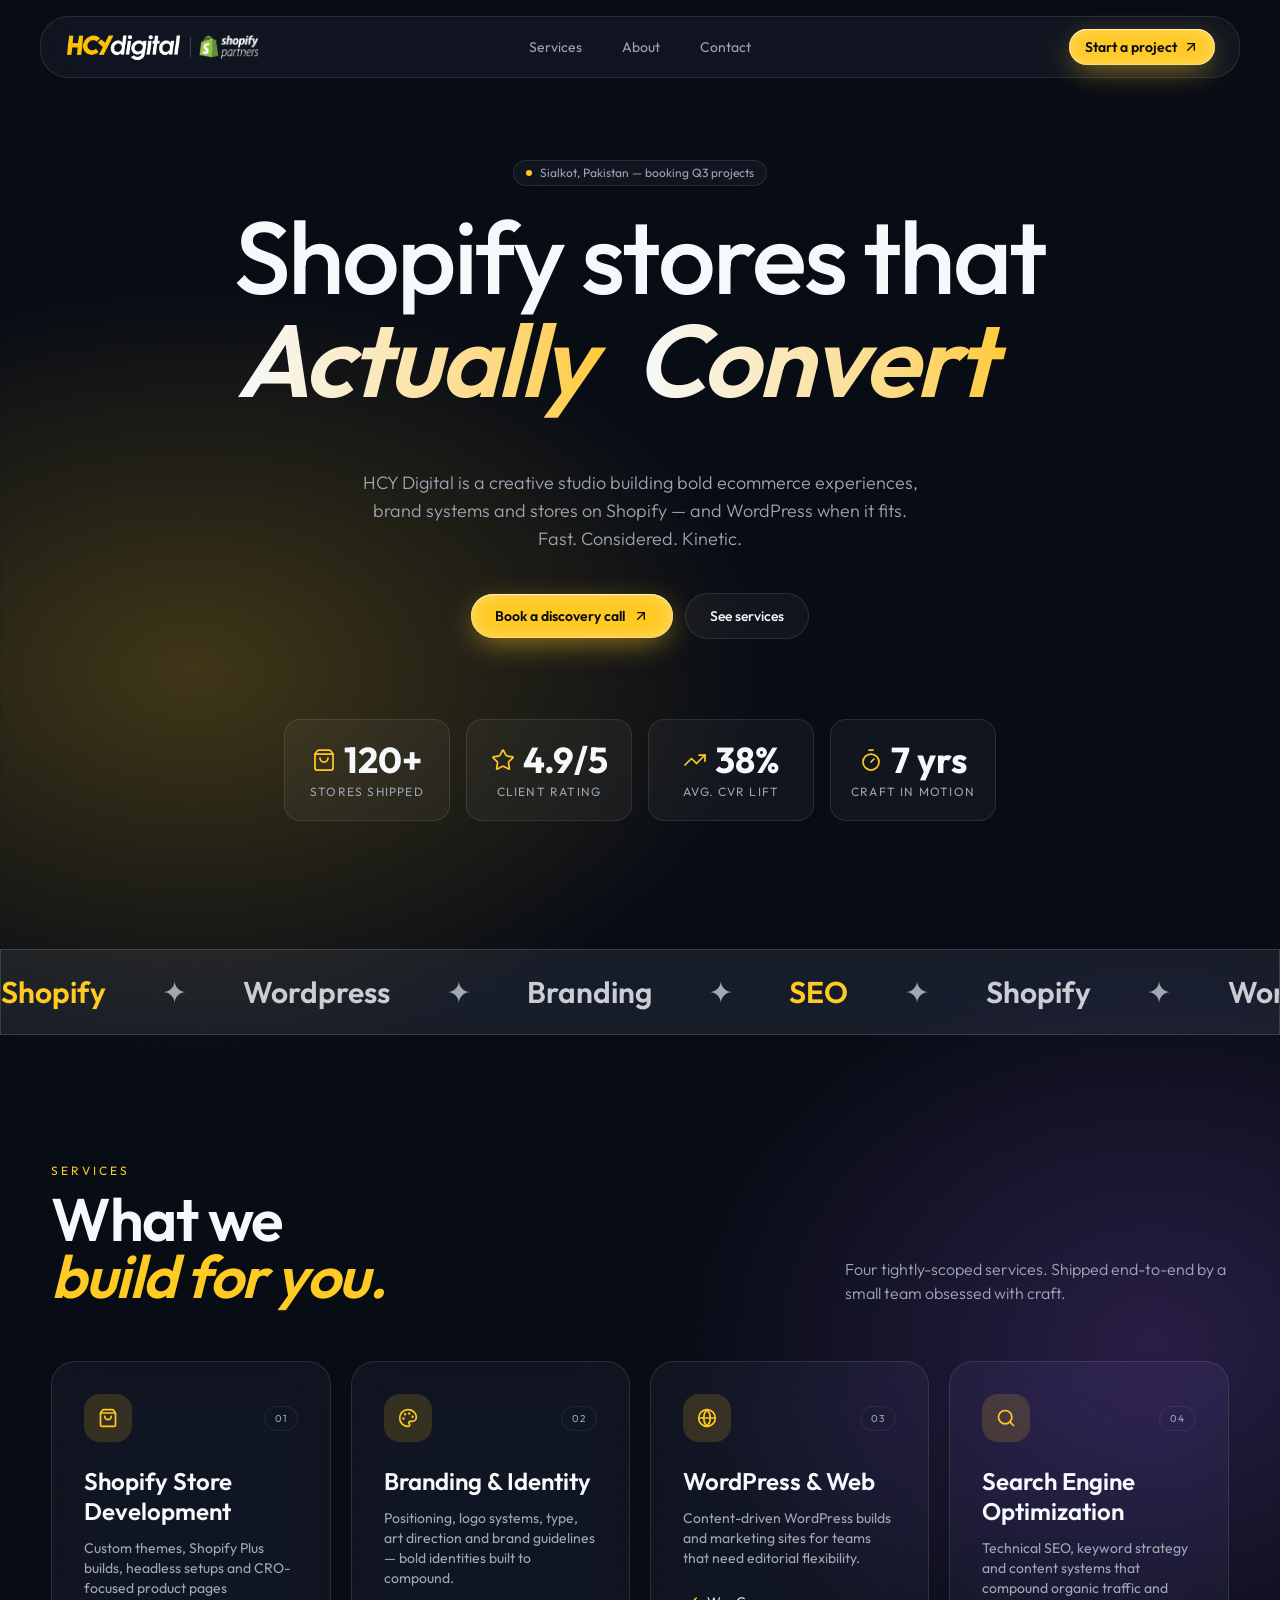
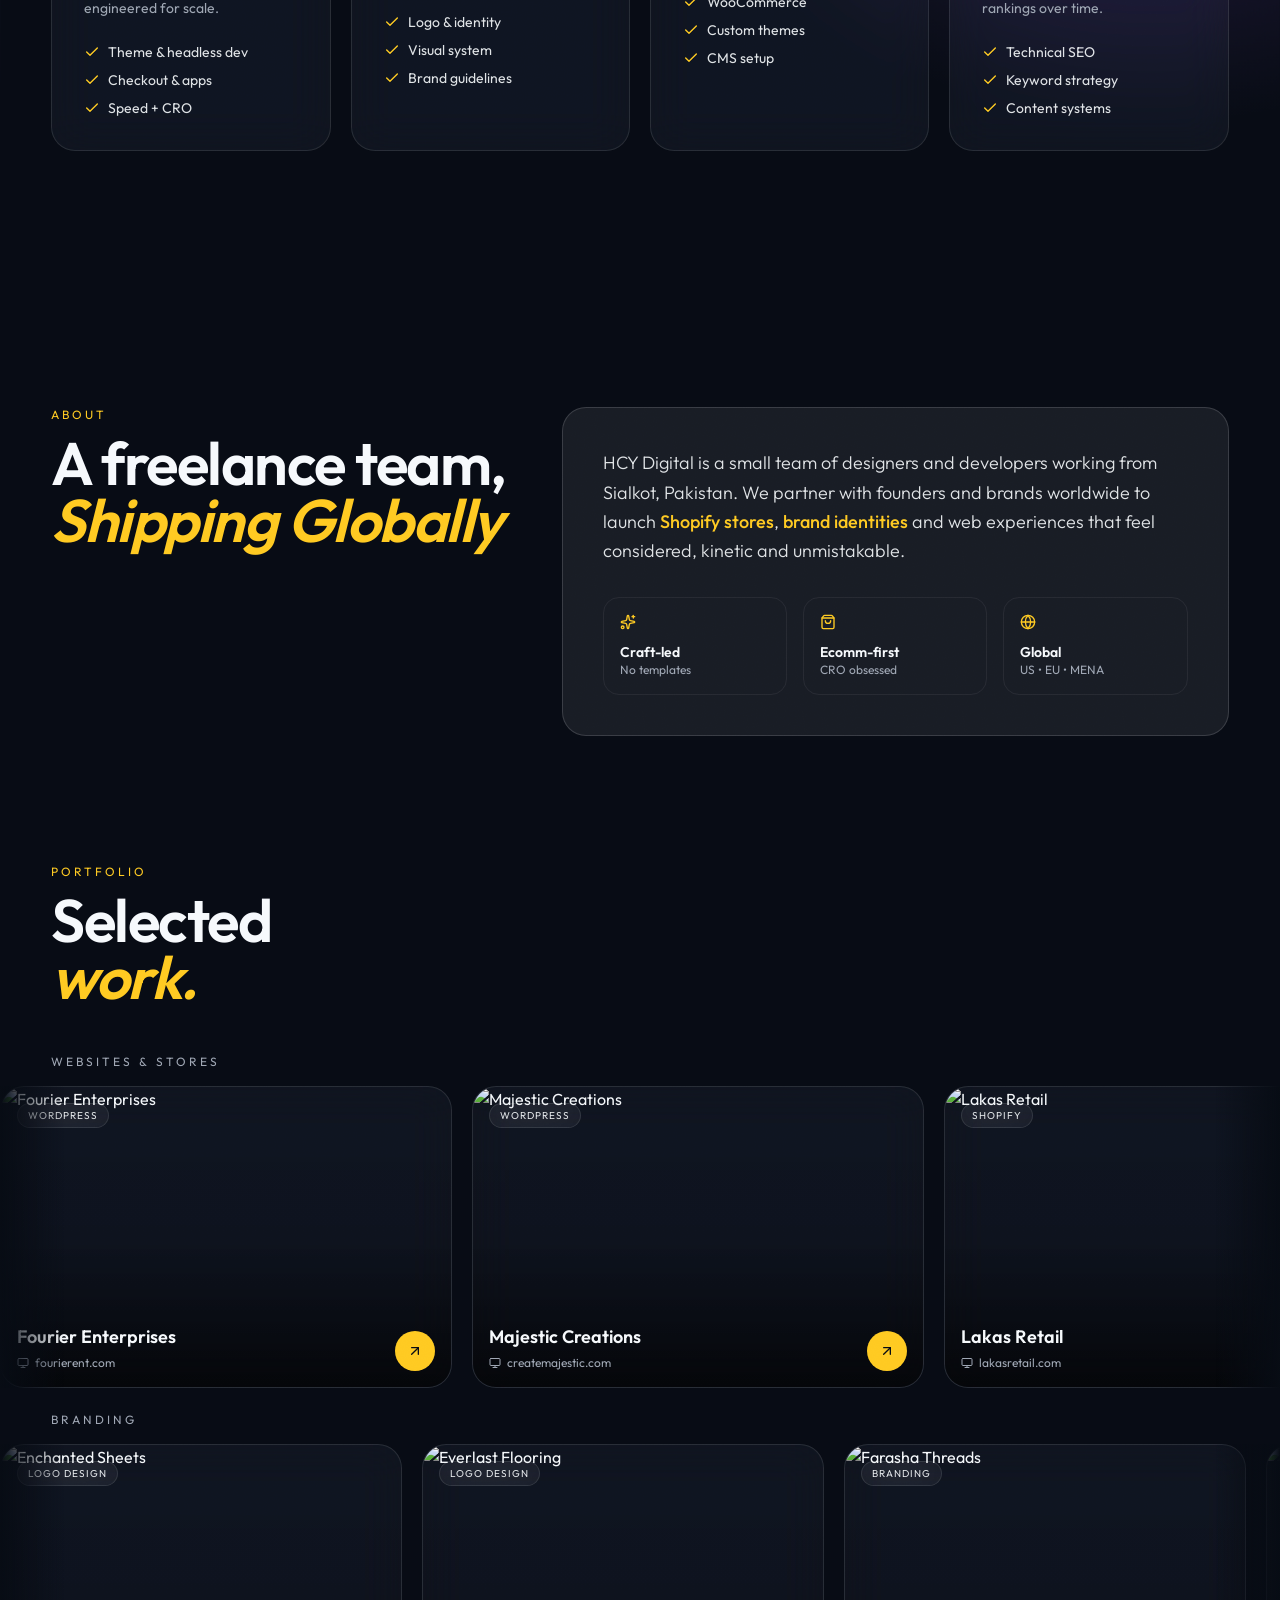
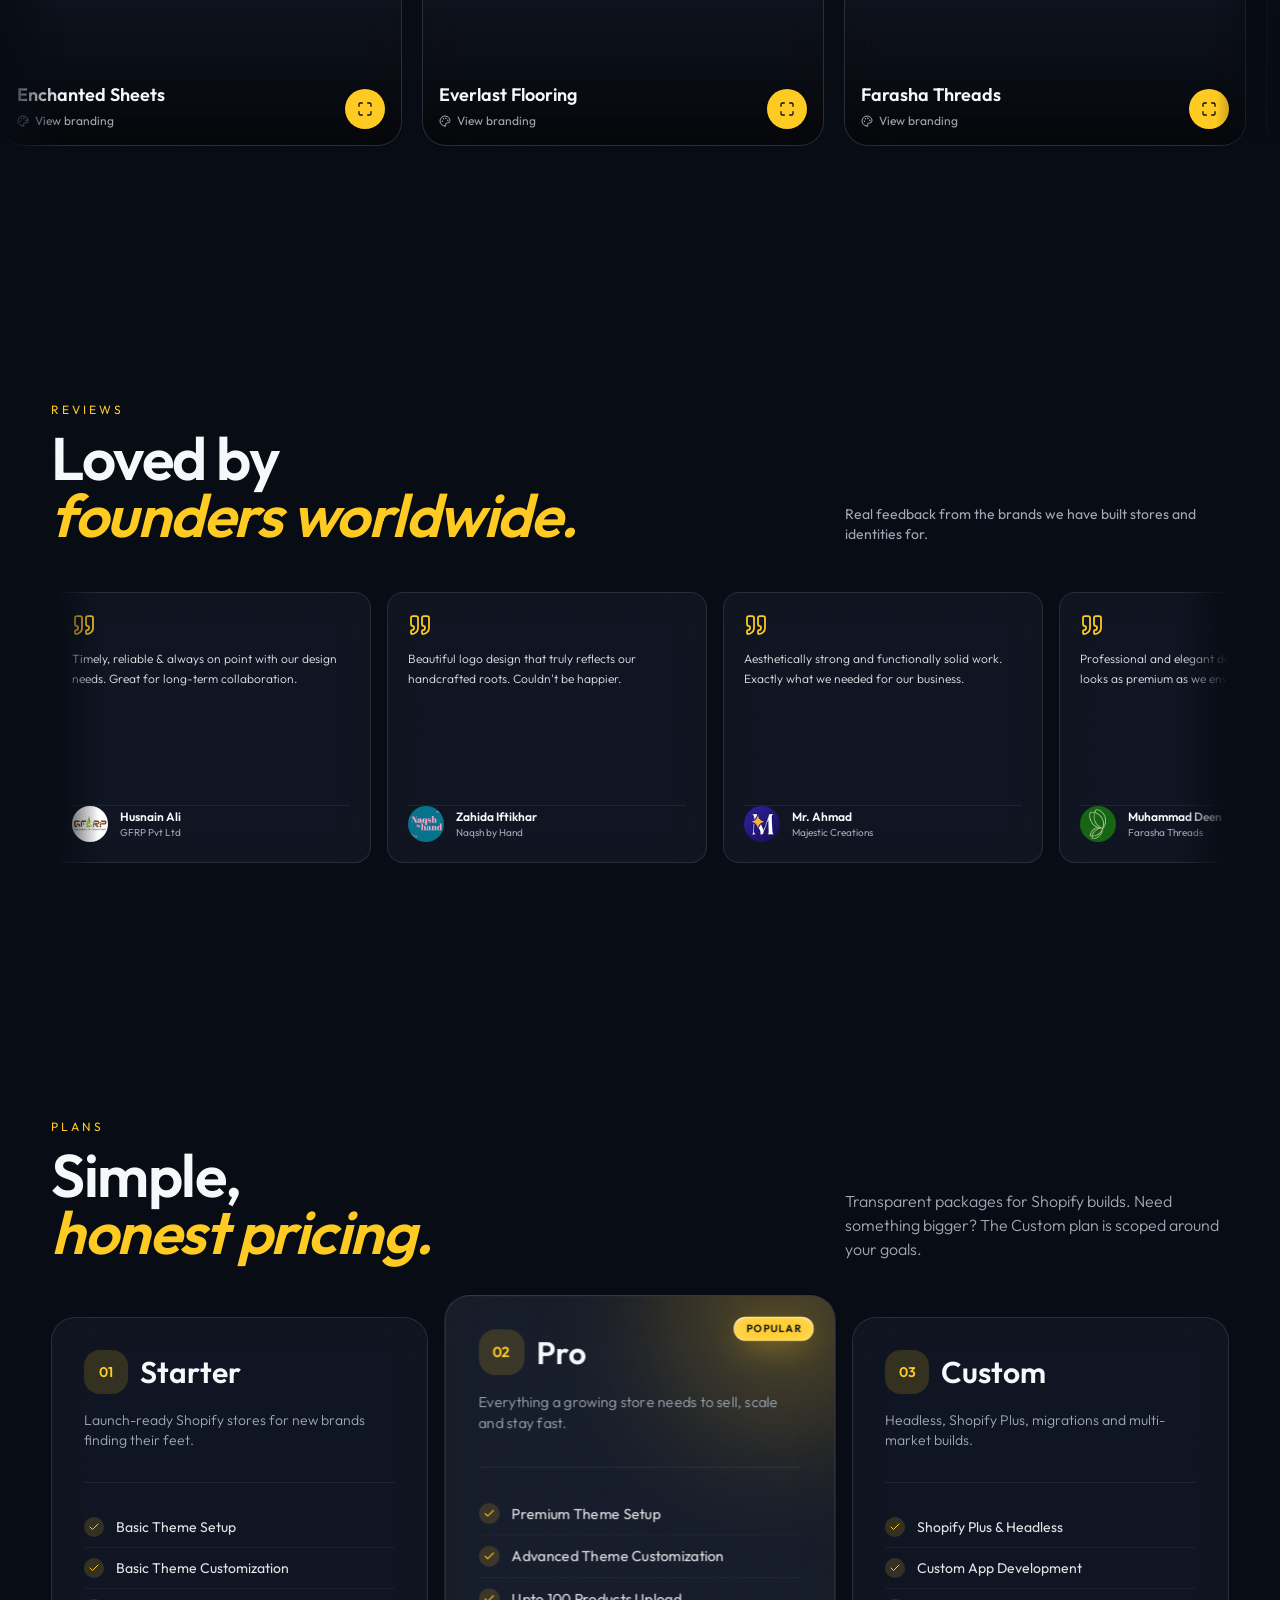
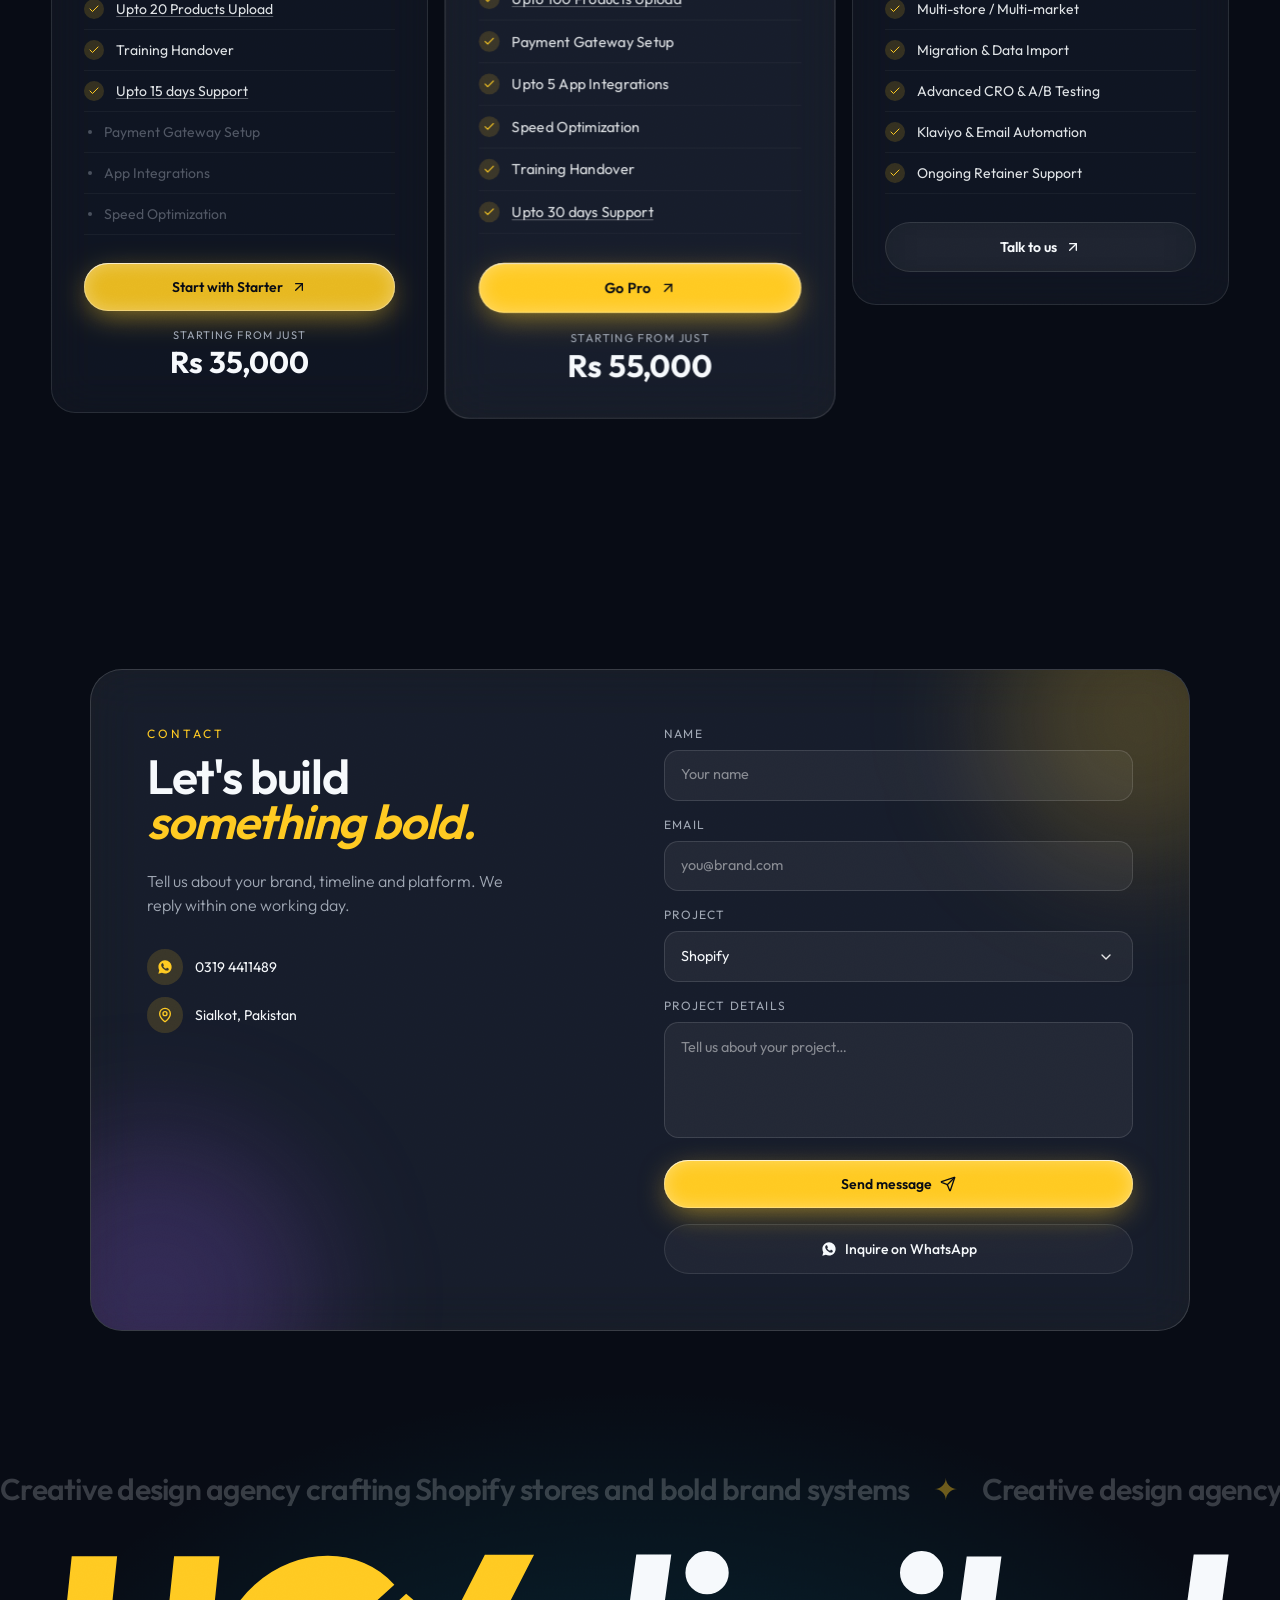
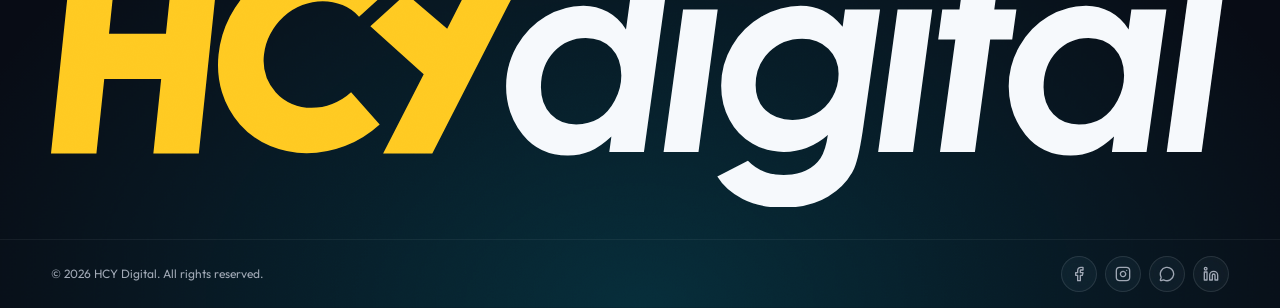
==== commit 7afb3bb7: "Update index.html" ====
--- a/index.html
+++ b/index.html
@@ -26,7 +26,7 @@
 <a href="#about">About</a>
 <a href="#contact">Contact</a>
 </nav><section id=top class="relative overflow-hidden pt-32 pb-24 sm:pt-40 sm:pb-32"><div class="relative z-10 mx-auto w-[min(1200px,92%)] flex flex-col items-center text-center"><div data-reveal=true class="inline-flex items-center gap-2 rounded-full glass px-3 py-1 text-xs text-muted-foreground opacity-0 animate-rise"><span class="h-1.5 w-1.5 rounded-full bg-primary animate-pulse"></span>Sialkot, Pakistan — booking Q3 projects</div><h1 id="hero-heading" class="mt-6 font-display text-[clamp(2.75rem,8vw,7rem)] font-medium leading-[0.92] tracking-tight">Shopify stores that<br><span class="inline-block font-script text-shimmer leading-[1.1] pr-[0.25em] pb-[0.1em] overflow-visible">Actually Convert</span></h1><p data-reveal=true class="mt-8 max-w-xl text-base text-muted-foreground sm:text-lg opacity-0 font-light animate-rise">HCY Digital is a creative studio building bold ecommerce experiences, brand systems and stores on Shopify — and WordPress when it fits. Fast. Considered. Kinetic.<div data-reveal=true class="mt-10 flex flex-wrap items-center justify-center gap-3 opacity-0 animate-rise"><a href=#contact class="btn-glow group inline-flex items-center gap-2 rounded-full bg-primary px-6 py-3 text-sm font-semibold text-primary-foreground transition-transform hover:scale-[1.03]">Book a discovery call<svg xmlns=http://www.w3.org/2000/svg width=24 height=24 viewBox="0 0 24 24" fill=none stroke=currentColor stroke-width=2 stroke-linecap=round stroke-linejoin=round class="lucide lucide-arrow-up-right h-4 w-4 transition-transform group-hover:translate-x-0.5 group-hover:-translate-y-0.5" aria-hidden=true><path d="M7 7h10v10"></path><path d="M7 17 17 7"></path></svg></a><a href=#services class="inline-flex items-center gap-2 rounded-full glass px-6 py-3 text-sm font-medium text-foreground hover:bg-white/10 transition-colors">See services</a></div><div data-reveal=true class="mt-20 grid grid-cols-2 gap-4 sm:grid-cols-4 opacity-0 animate-rise"><div class="stat-card rounded-2xl glass p-5 text-center"><div class="relative z-10 flex items-center justify-center gap-2"><svg xmlns=http://www.w3.org/2000/svg width=24 height=24 viewBox="0 0 24 24" fill=none stroke=currentColor stroke-width=1.75 stroke-linecap=round stroke-linejoin=round class="lucide lucide-shopping-bag h-5 w-5 text-primary sm:h-6 sm:w-6" aria-hidden=true><path d="M16 10a4 4 0 0 1-8 0"></path><path d="M3.103 6.034h17.794"></path><path d="M3.4 5.467a2 2 0 0 0-.4 1.2V20a2 2 0 0 0 2 2h14a2 2 0 0 0 2-2V6.667a2 2 0 0 0-.4-1.2l-2-2.667A2 2 0 0 0 17 2H7a2 2 0 0 0-1.6.8z"></path></svg><div class="font-display text-3xl font-bold text-foreground sm:text-4xl">120+</div></div><div class="relative z-10 mt-1 text-xs uppercase tracking-widest text-muted-foreground">Stores shipped</div></div><div class="stat-card rounded-2xl glass p-5 text-center"><div class="relative z-10 flex items-center justify-center gap-2"><svg xmlns=http://www.w3.org/2000/svg width=24 height=24 viewBox="0 0 24 24" fill=none stroke=currentColor stroke-width=1.75 stroke-linecap=round stroke-linejoin=round class="lucide lucide-star h-5 w-5 text-primary sm:h-6 sm:w-6" aria-hidden=true><path d="M11.525 2.295a.53.53 0 0 1 .95 0l2.31 4.679a2.123 2.123 0 0 0 1.595 1.16l5.166.756a.53.53 0 0 1 .294.904l-3.736 3.638a2.123 2.123 0 0 0-.611 1.878l.882 5.14a.53.53 0 0 1-.771.56l-4.618-2.428a2.122 2.122 0 0 0-1.973 0L6.396 21.01a.53.53 0 0 1-.77-.56l.881-5.139a2.122 2.122 0 0 0-.611-1.879L2.16 9.795a.53.53 0 0 1 .294-.906l5.165-.755a2.122 2.122 0 0 0 1.597-1.16z"></path></svg><div class="font-display text-3xl font-bold text-foreground sm:text-4xl">4.9/5</div></div><div class="relative z-10 mt-1 text-xs uppercase tracking-widest text-muted-foreground">Client rating</div></div><div class="stat-card rounded-2xl glass p-5 text-center"><div class="relative z-10 flex items-center justify-center gap-2"><svg xmlns=http://www.w3.org/2000/svg width=24 height=24 viewBox="0 0 24 24" fill=none stroke=currentColor stroke-width=1.75 stroke-linecap=round stroke-linejoin=round class="lucide lucide-trending-up h-5 w-5 text-primary sm:h-6 sm:w-6" aria-hidden=true><path d="M16 7h6v6"></path><path d="m22 7-8.5 8.5-5-5L2 17"></path></svg><div class="font-display text-3xl font-bold text-foreground sm:text-4xl">38%</div></div><div class="relative z-10 mt-1 text-xs uppercase tracking-widest text-muted-foreground">Avg. CVR lift</div></div><div class="stat-card rounded-2xl glass p-5 text-center"><div class="relative z-10 flex items-center justify-center gap-2"><svg xmlns=http://www.w3.org/2000/svg width=24 height=24 viewBox="0 0 24 24" fill=none stroke=currentColor stroke-width=1.75 stroke-linecap=round stroke-linejoin=round class="lucide lucide-timer h-5 w-5 text-primary sm:h-6 sm:w-6" aria-hidden=true><line x1=10 x2=14 y1=2 y2=2></line><line x1=12 x2=15 y1=14 y2=11></line><circle cx=12 cy=14 r=8></circle></svg><div class="font-display text-3xl font-bold text-foreground sm:text-4xl">7 yrs</div></div><div class="relative z-10 mt-1 text-xs uppercase tracking-widest text-muted-foreground">Craft in motion</div></div></div></div></section><div class="relative border-y border-border/60 py-6 overflow-hidden glass-strong"><div class="animate-marquee flex w-max gap-14 whitespace-nowrap font-display text-2xl sm:text-3xl font-semibold"><span class="flex items-center gap-14"><span class=text-primary>Shopify</span><span class=text-muted-foreground>✦</span></span><span class="flex items-center gap-14"><span class=text-foreground/80>Wordpress</span><span class=text-muted-foreground>✦</span></span><span class="flex items-center gap-14"><span class=text-foreground/80>Branding</span><span class=text-muted-foreground>✦</span></span><span class="flex items-center gap-14"><span class=text-primary>SEO</span><span class=text-muted-foreground>✦</span></span><span class="flex items-center gap-14"><span class=text-foreground/80>Shopify</span><span class=text-muted-foreground>✦</span></span><span class="flex items-center gap-14"><span class=text-foreground/80>Wordpress</span><span class=text-muted-foreground>✦</span></span><span class="flex items-center gap-14"><span class=text-primary>Branding</span><span class=text-muted-foreground>✦</span></span><span class="flex items-center gap-14"><span class=text-foreground/80>SEO</span><span class=text-muted-foreground>✦</span></span></div></div><section id=services class="relative py-24 sm:py-32"><div class="mx-auto w-[min(1200px,92%)]"><div class="flex items-end justify-between gap-6 flex-wrap"><div data-reveal=true class="opacity-0 animate-rise"><div class="text-xs uppercase tracking-[0.25em] text-primary">Services</div><h2 class="mt-3 font-display text-4xl sm:text-6xl font-semibold leading-[0.95] tracking-tight">What we<br><span class=font-script>build for you.</span></h2></div><p data-reveal=true class="max-w-sm text-muted-foreground opacity-0 font-light animate-rise">Four tightly-scoped services. Shipped end-to-end by a small team obsessed with craft.</p></div><div class="mt-14 grid gap-5 md:grid-cols-2 lg:grid-cols-4"><article data-reveal=true style=animation-delay:0ms class="group relative overflow-hidden rounded-3xl glass p-6 sm:p-8 opacity-0 transition-transform duration-500 hover:-translate-y-1 animate-rise"><div class="absolute inset-x-0 -top-24 h-40 bg-gradient-to-b from-primary/20 to-transparent opacity-0 group-hover:opacity-100 transition-opacity"></div><div class="flex items-center justify-between"><div class="grid h-12 w-12 shrink-0 place-items-center rounded-2xl bg-primary/15 text-primary"><svg xmlns=http://www.w3.org/2000/svg width=24 height=24 viewBox="0 0 24 24" fill=none stroke=currentColor stroke-width=2 stroke-linecap=round stroke-linejoin=round class="lucide lucide-shopping-bag h-5 w-5" aria-hidden=true><path d="M16 10a4 4 0 0 1-8 0"></path><path d="M3.103 6.034h17.794"></path><path d="M3.4 5.467a2 2 0 0 0-.4 1.2V20a2 2 0 0 0 2 2h14a2 2 0 0 0 2-2V6.667a2 2 0 0 0-.4-1.2l-2-2.667A2 2 0 0 0 17 2H7a2 2 0 0 0-1.6.8z"></path></svg></div><span class="rounded-full border border-border/70 px-2.5 py-1 text-[10px] uppercase tracking-widest text-muted-foreground">01</span></div><h3 class="mt-6 font-display text-2xl font-semibold leading-tight">Shopify Store Development</h3><p class="mt-3 text-sm text-muted-foreground">Custom themes, Shopify Plus builds, headless setups and CRO-focused product pages engineered for scale.<ul class="mt-6 space-y-2"><li class="flex items-center gap-2 text-sm"><svg xmlns=http://www.w3.org/2000/svg width=24 height=24 viewBox="0 0 24 24" fill=none stroke=currentColor stroke-width=2 stroke-linecap=round stroke-linejoin=round class="lucide lucide-check h-4 w-4 text-primary" aria-hidden=true><path d="M20 6 9 17l-5-5"></path></svg><span class=text-foreground/90>Theme &amp; headless dev</span><li class="flex items-center gap-2 text-sm"><svg xmlns=http://www.w3.org/2000/svg width=24 height=24 viewBox="0 0 24 24" fill=none stroke=currentColor stroke-width=2 stroke-linecap=round stroke-linejoin=round class="lucide lucide-check h-4 w-4 text-primary" aria-hidden=true><path d="M20 6 9 17l-5-5"></path></svg><span class=text-foreground/90>Checkout &amp; apps</span><li class="flex items-center gap-2 text-sm"><svg xmlns=http://www.w3.org/2000/svg width=24 height=24 viewBox="0 0 24 24" fill=none stroke=currentColor stroke-width=2 stroke-linecap=round stroke-linejoin=round class="lucide lucide-check h-4 w-4 text-primary" aria-hidden=true><path d="M20 6 9 17l-5-5"></path></svg><span class=text-foreground/90>Speed + CRO</span></ul></article><article data-reveal=true style=animation-delay:120ms class="group relative overflow-hidden rounded-3xl glass p-6 sm:p-8 opacity-0 transition-transform duration-500 hover:-translate-y-1 animate-rise"><div class="absolute inset-x-0 -top-24 h-40 bg-gradient-to-b from-primary/20 to-transparent opacity-0 group-hover:opacity-100 transition-opacity"></div><div class="flex items-center justify-between"><div class="grid h-12 w-12 shrink-0 place-items-center rounded-2xl bg-primary/15 text-primary"><svg xmlns=http://www.w3.org/2000/svg width=24 height=24 viewBox="0 0 24 24" fill=none stroke=currentColor stroke-width=2 stroke-linecap=round stroke-linejoin=round class="lucide lucide-palette h-5 w-5" aria-hidden=true><path d="M12 22a1 1 0 0 1 0-20 10 9 0 0 1 10 9 5 5 0 0 1-5 5h-2.25a1.75 1.75 0 0 0-1.4 2.8l.3.4a1.75 1.75 0 0 1-1.4 2.8z"></path><circle cx=13.5 cy=6.5 r=.5 fill=currentColor></circle><circle cx=17.5 cy=10.5 r=.5 fill=currentColor></circle><circle cx=6.5 cy=12.5 r=.5 fill=currentColor></circle><circle cx=8.5 cy=7.5 r=.5 fill=currentColor></circle></svg></div><span class="rounded-full border border-border/70 px-2.5 py-1 text-[10px] uppercase tracking-widest text-muted-foreground">02</span></div><h3 class="mt-6 font-display text-2xl font-semibold leading-tight">Branding &amp; Identity</h3><p class="mt-3 text-sm text-muted-foreground">Positioning, logo systems, type, art direction and brand guidelines — bold identities built to compound.<ul class="mt-6 space-y-2"><li class="flex items-center gap-2 text-sm"><svg xmlns=http://www.w3.org/2000/svg width=24 height=24 viewBox="0 0 24 24" fill=none stroke=currentColor stroke-width=2 stroke-linecap=round stroke-linejoin=round class="lucide lucide-check h-4 w-4 text-primary" aria-hidden=true><path d="M20 6 9 17l-5-5"></path></svg><span class=text-foreground/90>Logo &amp; identity</span><li class="flex items-center gap-2 text-sm"><svg xmlns=http://www.w3.org/2000/svg width=24 height=24 viewBox="0 0 24 24" fill=none stroke=currentColor stroke-width=2 stroke-linecap=round stroke-linejoin=round class="lucide lucide-check h-4 w-4 text-primary" aria-hidden=true><path d="M20 6 9 17l-5-5"></path></svg><span class=text-foreground/90>Visual system</span><li class="flex items-center gap-2 text-sm"><svg xmlns=http://www.w3.org/2000/svg width=24 height=24 viewBox="0 0 24 24" fill=none stroke=currentColor stroke-width=2 stroke-linecap=round stroke-linejoin=round class="lucide lucide-check h-4 w-4 text-primary" aria-hidden=true><path d="M20 6 9 17l-5-5"></path></svg><span class=text-foreground/90>Brand guidelines</span></ul></article><article data-reveal=true style=animation-delay:240ms class="group relative overflow-hidden rounded-3xl glass p-6 sm:p-8 opacity-0 transition-transform duration-500 hover:-translate-y-1 animate-rise"><div class="absolute inset-x-0 -top-24 h-40 bg-gradient-to-b from-primary/20 to-transparent opacity-0 group-hover:opacity-100 transition-opacity"></div><div class="flex items-center justify-between"><div class="grid h-12 w-12 shrink-0 place-items-center rounded-2xl bg-primary/15 text-primary"><svg xmlns=http://www.w3.org/2000/svg width=24 height=24 viewBox="0 0 24 24" fill=none stroke=currentColor stroke-width=2 stroke-linecap=round stroke-linejoin=round class="lucide lucide-globe h-5 w-5" aria-hidden=true><circle cx=12 cy=12 r=10></circle><path d="M12 2a14.5 14.5 0 0 0 0 20 14.5 14.5 0 0 0 0-20"></path><path d="M2 12h20"></path></svg></div><span class="rounded-full border border-border/70 px-2.5 py-1 text-[10px] uppercase tracking-widest text-muted-foreground">03</span></div><h3 class="mt-6 font-display text-2xl font-semibold leading-tight">WordPress &amp; Web</h3><p class="mt-3 text-sm text-muted-foreground">Content-driven WordPress builds and marketing sites for teams that need editorial flexibility.<ul class="mt-6 space-y-2"><li class="flex items-center gap-2 text-sm"><svg xmlns=http://www.w3.org/2000/svg width=24 height=24 viewBox="0 0 24 24" fill=none stroke=currentColor stroke-width=2 stroke-linecap=round stroke-linejoin=round class="lucide lucide-check h-4 w-4 text-primary" aria-hidden=true><path d="M20 6 9 17l-5-5"></path></svg><span class=text-foreground/90>WooCommerce</span><li class="flex items-center gap-2 text-sm"><svg xmlns=http://www.w3.org/2000/svg width=24 height=24 viewBox="0 0 24 24" fill=none stroke=currentColor stroke-width=2 stroke-linecap=round stroke-linejoin=round class="lucide lucide-check h-4 w-4 text-primary" aria-hidden=true><path d="M20 6 9 17l-5-5"></path></svg><span class=text-foreground/90>Custom themes</span><li class="flex items-center gap-2 text-sm"><svg xmlns=http://www.w3.org/2000/svg width=24 height=24 viewBox="0 0 24 24" fill=none stroke=currentColor stroke-width=2 stroke-linecap=round stroke-linejoin=round class="lucide lucide-check h-4 w-4 text-primary" aria-hidden=true><path d="M20 6 9 17l-5-5"></path></svg><span class=text-foreground/90>CMS setup</span></ul></article><article data-reveal=true style=animation-delay:360ms class="group relative overflow-hidden rounded-3xl glass p-6 sm:p-8 opacity-0 transition-transform duration-500 hover:-translate-y-1 animate-rise"><div class="absolute inset-x-0 -top-24 h-40 bg-gradient-to-b from-primary/20 to-transparent opacity-0 group-hover:opacity-100 transition-opacity"></div><div class="flex items-center justify-between"><div class="grid h-12 w-12 shrink-0 place-items-center rounded-2xl bg-primary/15 text-primary"><svg xmlns=http://www.w3.org/2000/svg width=24 height=24 viewBox="0 0 24 24" fill=none stroke=currentColor stroke-width=2 stroke-linecap=round stroke-linejoin=round class="lucide lucide-search h-5 w-5" aria-hidden=true><path d="m21 21-4.34-4.34"></path><circle cx=11 cy=11 r=8></circle></svg></div><span class="rounded-full border border-border/70 px-2.5 py-1 text-[10px] uppercase tracking-widest text-muted-foreground">04
-</span></div><h3 class="mt-6 font-display text-2xl font-semibold leading-tight">Search Engine Optimization</h3><p class="mt-3 text-sm text-muted-foreground">Technical SEO, keyword strategy and content systems that compound organic traffic and rankings over time.<ul class="mt-6 space-y-2"><li class="flex items-center gap-2 text-sm"><svg xmlns=http://www.w3.org/2000/svg width=24 height=24 viewBox="0 0 24 24" fill=none stroke=currentColor stroke-width=2 stroke-linecap=round stroke-linejoin=round class="lucide lucide-check h-4 w-4 text-primary" aria-hidden=true><path d="M20 6 9 17l-5-5"></path></svg><span class=text-foreground/90>Technical SEO</span><li class="flex items-center gap-2 text-sm"><svg xmlns=http://www.w3.org/2000/svg width=24 height=24 viewBox="0 0 24 24" fill=none stroke=currentColor stroke-width=2 stroke-linecap=round stroke-linejoin=round class="lucide lucide-check h-4 w-4 text-primary" aria-hidden=true><path d="M20 6 9 17l-5-5"></path></svg><span class=text-foreground/90>Keyword strategy</span><li class="flex items-center gap-2 text-sm"><svg xmlns=http://www.w3.org/2000/svg width=24 height=24 viewBox="0 0 24 24" fill=none stroke=currentColor stroke-width=2 stroke-linecap=round stroke-linejoin=round class="lucide lucide-check h-4 w-4 text-primary" aria-hidden=true><path d="M20 6 9 17l-5-5"></path></svg><span class=text-foreground/90>Content systems</span></ul></article></div></div></section><section id=about class="relative pt-24 sm:pt-32 pb-12 sm:pb-16"><div class="mx-auto w-[min(1200px,92%)] grid gap-12 md:grid-cols-12"><div data-reveal=true class="md:col-span-5 opacity-0 animate-rise"><div class="text-xs uppercase tracking-[0.25em] text-primary">About</div><h2 class="mt-3 font-display text-4xl sm:text-6xl font-semibold leading-[0.95] tracking-tight">A freelance team,<br><span class=font-script>Shipping Globally</span></h2></div><div data-reveal=true class="md:col-span-7 opacity-0 animate-rise"><div class="rounded-3xl glass-strong p-8 sm:p-10"><p class="text-lg text-foreground/90 leading-relaxed font-light">HCY Digital is a small team of designers and developers working from Sialkot, Pakistan. We partner with founders and brands worldwide to launch <span class="text-primary font-medium">Shopify stores</span>, <span class="text-primary font-medium">brand identities</span> and web experiences that feel considered, kinetic and unmistakable.<div class="mt-8 grid grid-cols-2 gap-4 sm:grid-cols-3"><div class="rounded-2xl border border-border/60 p-4"><svg xmlns=http://www.w3.org/2000/svg width=24 height=24 viewBox="0 0 24 24" fill=none stroke=currentColor stroke-width=2 stroke-linecap=round stroke-linejoin=round class="lucide lucide-sparkles h-4 w-4 text-primary" aria-hidden=true><path d="M11.017 2.814a1 1 0 0 1 1.966 0l1.051 5.558a2 2 0 0 0 1.594 1.594l5.558 1.051a1 1 0 0 1 0 1.966l-5.558 1.051a2 2 0 0 0-1.594 1.594l-1.051 5.558a1 1 0 0 1-1.966 0l-1.051-5.558a2 2 0 0 0-1.594-1.594l-5.558-1.051a1 1 0 0 1 0-1.966l5.558-1.051a2 2 0 0 0 1.594-1.594z"></path><path d="M20 2v4"></path><path d="M22 4h-4"></path><circle cx=4 cy=20 r=2></circle></svg><div class="mt-3 text-sm font-semibold">Craft-led</div><div class="text-xs text-muted-foreground">No templates</div></div><div class="rounded-2xl border border-border/60 p-4"><svg xmlns=http://www.w3.org/2000/svg width=24 height=24 viewBox="0 0 24 24" fill=none stroke=currentColor stroke-width=2 stroke-linecap=round stroke-linejoin=round class="lucide lucide-shopping-bag h-4 w-4 text-primary" aria-hidden=true><path d="M16 10a4 4 0 0 1-8 0"></path><path d="M3.103 6.034h17.794"></path><path d="M3.4 5.467a2 2 0 0 0-.4 1.2V20a2 2 0 0 0 2 2h14a2 2 0 0 0 2-2V6.667a2 2 0 0 0-.4-1.2l-2-2.667A2 2 0 0 0 17 2H7a2 2 0 0 0-1.6.8z"></path></svg><div class="mt-3 text-sm font-semibold">Ecomm-first</div><div class="text-xs text-muted-foreground">CRO obsessed</div></div><div class="rounded-2xl border border-border/60 p-4"><svg xmlns=http://www.w3.org/2000/svg width=24 height=24 viewBox="0 0 24 24" fill=none stroke=currentColor stroke-width=2 stroke-linecap=round stroke-linejoin=round class="lucide lucide-globe h-4 w-4 text-primary" aria-hidden=true><circle cx=12 cy=12 r=10></circle><path d="M12 2a14.5 14.5 0 0 0 0 20 14.5 14.5 0 0 0 0-20"></path><path d="M2 12h20"></path></svg><div class="mt-3 text-sm font-semibold">Global</div><div class="text-xs text-muted-foreground">US • EU • MENA</div></div></div></div></div></div></section><section id=portfolio class="relative pt-12 sm:pt-16 pb-24 sm:pb-32"><div class="mx-auto w-[min(1200px,92%)]"><div data-reveal=true class="opacity-0 animate-rise"><div class="text-xs uppercase tracking-[0.25em] text-primary">Portfolio</div><h2 class="mt-3 font-display text-4xl sm:text-6xl font-semibold leading-[0.95] tracking-tight">Selected<br><span class=font-script>work.</span></h2></div></div><div class="mt-12 space-y-6"><div><div class="mx-auto mb-4 w-[min(1200px,92%)] text-xs uppercase tracking-[0.25em] text-muted-foreground">Websites &amp; Stores</div><div class="group/row relative overflow-hidden"><div class="flex w-max gap-5 animate-marquee group-hover/row:[animation-play-state:paused]"><a href="https://fourierent.com" target="_blank" rel="noopener noreferrer" class="group relative shrink-0 overflow-hidden rounded-3xl glass"><img src="images/website-fourier-enterprises.jpg" alt="Fourier Enterprises" width="900" height="600" loading="lazy" decoding="async" class="h-[220px] w-auto sm:h-[300px] object-cover transition-transform duration-700 group-hover:scale-105"><div class="absolute inset-0 bg-gradient-to-t from-black/70 via-black/10 to-transparent"></div><div class="absolute top-4 left-4 rounded-full glass px-2.5 py-1 text-[10px] uppercase tracking-widest text-foreground/90">WordPress</div><div class="absolute bottom-4 left-4 right-4 flex items-end justify-between gap-3"><div><div class="font-display text-lg font-semibold">Fourier Enterprises</div><div class="mt-1 flex items-center gap-1.5 text-xs text-muted-foreground"><svg xmlns=http://www.w3.org/2000/svg width=24 height=24 viewBox="0 0 24 24" fill=none stroke=currentColor stroke-width=2 stroke-linecap=round stroke-linejoin=round class="lucide lucide-monitor h-3 w-3" aria-hidden=true><rect width=20 height=14 x=2 y=3 rx=2></rect><line x1=8 x2=16 y1=21 y2=21></line><line x1=12 x2=12 y1=17 y2=21></line></svg> fourierent.com</div></div><span class="grid h-10 w-10 shrink-0 place-items-center rounded-full bg-primary text-primary-foreground transition-transform group-hover:scale-110"><svg xmlns=http://www.w3.org/2000/svg width=24 height=24 viewBox="0 0 24 24" fill=none stroke=currentColor stroke-width=2 stroke-linecap=round stroke-linejoin=round class="lucide lucide-arrow-up-right h-4 w-4" aria-hidden=true><path d="M7 7h10v10"></path><path d="M7 17 17 7"></path></svg></span></div></a><a href="https://createmajestic.com" target="_blank" rel="noopener noreferrer" class="group relative shrink-0 overflow-hidden rounded-3xl glass"><img src="images/website-majestic-creations.jpg" alt="Majestic Creations" width="900" height="600" loading="lazy" decoding="async" class="h-[220px] w-auto sm:h-[300px] object-cover transition-transform duration-700 group-hover:scale-105"><div class="absolute inset-0 bg-gradient-to-t from-black/70 via-black/10 to-transparent"></div><div class="absolute top-4 left-4 rounded-full glass px-2.5 py-1 text-[10px] uppercase tracking-widest text-foreground/90">WordPress</div><div class="absolute bottom-4 left-4 right-4 flex items-end justify-between gap-3"><div><div class="font-display text-lg font-semibold">Majestic Creations</div><div class="mt-1 flex items-center gap-1.5 text-xs text-muted-foreground"><svg xmlns=http://www.w3.org/2000/svg width=24 height=24 viewBox="0 0 24 24" fill=none stroke=currentColor stroke-width=2 stroke-linecap=round stroke-linejoin=round class="lucide lucide-monitor h-3 w-3" aria-hidden=true><rect width=20 height=14 x=2 y=3 rx=2></rect><line x1=8 x2=16 y1=21 y2=21></line><line x1=12 x2=12 y1=17 y2=21></line></svg> createmajestic.com</div></div><span class="grid h-10 w-10 shrink-0 place-items-center rounded-full bg-primary text-primary-foreground transition-transform group-hover:scale-110"><svg xmlns=http://www.w3.org/2000/svg width=24 height=24 viewBox="0 0 24 24" fill=none stroke=currentColor stroke-width=2 stroke-linecap=round stroke-linejoin=round class="lucide lucide-arrow-up-right h-4 w-4" aria-hidden=true><path d="M7 7h10v10"></path><path d="M7 17 17 7"></path></svg></span></div></a><a href="https://lakasretail.com" target="_blank" rel="noopener noreferrer" class="group relative shrink-0 overflow-hidden rounded-3xl glass"><img src="images/website-lakas-retail.jpg" alt="Lakas Retail" width="900" height="600" loading="lazy" decoding="async" class="h-[220px] w-auto sm:h-[300px] object-cover transition-transform duration-700 group-hover:scale-105"><div class="absolute inset-0 bg-gradient-to-t from-black/70 via-black/10 to-transparent"></div><div class="absolute top-4 left-4 rounded-full glass px-2.5 py-1 text-[10px] uppercase tracking-widest text-foreground/90">Shopify</div><div class="absolute bottom-4 left-4 right-4 flex items-end justify-between gap-3"><div><div class="font-display text-lg font-semibold">Lakas Retail</div><div class="mt-1 flex items-center gap-1.5 text-xs text-muted-foreground"><svg xmlns=http://www.w3.org/2000/svg width=24 height=24 viewBox="0 0 24 24" fill=none stroke=currentColor stroke-width=2 stroke-linecap=round stroke-linejoin=round class="lucide lucide-monitor h-3 w-3" aria-hidden=true><rect width=20 height=14 x=2 y=3 rx=2></rect><line x1=8 x2=16 y1=21 y2=21></line><line x1=12 x2=12 y1=17 y2=21></line></svg> lakasretail.com</div></div><span class="grid h-10 w-10 shrink-0 place-items-center rounded-full bg-primary text-primary-foreground transition-transform group-hover:scale-110"><svg xmlns=http://www.w3.org/2000/svg width=24 height=24 viewBox="0 0 24 24" fill=none stroke=currentColor stroke-width=2 stroke-linecap=round stroke-linejoin=round class="lucide lucide-arrow-up-right h-4 w-4" aria-hidden=true><path d="M7 7h10v10"></path><path d="M7 17 17 7"></path></svg></span></div></a><a href="https://pawsmana.com" target="_blank" rel="noopener noreferrer" class="group relative shrink-0 overflow-hidden rounded-3xl glass"><img src="images/website-pawsmana.jpg" alt="PawsMana" width="900" height="600" loading="lazy" decoding="async" class="h-[220px] w-auto sm:h-[300px] object-cover transition-transform duration-700 group-hover:scale-105"><div class="absolute inset-0 bg-gradient-to-t from-black/70 via-black/10 to-transparent"></div><div class="absolute top-4 left-4 rounded-full glass px-2.5 py-1 text-[10px] uppercase tracking-widest text-foreground/90">Shopify</div><div class="absolute bottom-4 left-4 right-4 flex items-end justify-between gap-3"><div><div class="font-display text-lg font-semibold">PawsMana</div><div class="mt-1 flex items-center gap-1.5 text-xs text-muted-foreground"><svg xmlns=http://www.w3.org/2000/svg width=24 height=24 viewBox="0 0 24 24" fill=none stroke=currentColor stroke-width=2 stroke-linecap=round stroke-linejoin=round class="lucide lucide-monitor h-3 w-3" aria-hidden=true><rect width=20 height=14 x=2 y=3 rx=2></rect><line x1=8 x2=16 y1=21 y2=21></line><line x1=12 x2=12 y1=17 y2=21></line></svg> pawsmana.com</div></div><span class="grid h-10 w-10 shrink-0 place-items-center rounded-full bg-primary text-primary-foreground transition-transform group-hover:scale-110"><svg xmlns=http://www.w3.org/2000/svg width=24 height=24 viewBox="0 0 24 24" fill=none stroke=currentColor stroke-width=2 stroke-linecap=round stroke-linejoin=round class="lucide lucide-arrow-up-right h-4 w-4" aria-hidden=true><path d="M7 7h10v10"></path><path d="M7 17 17 7"></path></svg></span></div></a><a href="https://gfrpengineers.com" target="_blank" rel="noopener noreferrer" class="group relative shrink-0 overflow-hidden rounded-3xl glass"><img src="images/website-gfrp-engineers.jpg" alt="GFRP Engineers" width="900" height="600" loading="lazy" decoding="async" class="h-[220px] w-auto sm:h-[300px] object-cover transition-transform duration-700 group-hover:scale-105"><div class="absolute inset-0 bg-gradient-to-t from-black/70 via-black/10 to-transparent"></div><div class="absolute top-4 left-4 rounded-full glass px-2.5 py-1 text-[10px] uppercase tracking-widest text-foreground/90">WordPress</div><div class="absolute bottom-4 left-4 right-4 flex items-end justify-between gap-3"><div><div class="font-display text-lg font-semibold">GFRP Engineers</div><div class="mt-1 flex items-center gap-1.5 text-xs text-muted-foreground"><svg xmlns=http://www.w3.org/2000/svg width=24 height=24 viewBox="0 0 24 24" fill=none stroke=currentColor stroke-width=2 stroke-linecap=round stroke-linejoin=round class="lucide lucide-monitor h-3 w-3" aria-hidden=true><rect width=20 height=14 x=2 y=3 rx=2></rect><line x1=8 x2=16 y1=21 y2=21></line><line x1=12 x2=12 y1=17 y2=21></line></svg> gfrpengineers.com</div></div><span class="grid h-10 w-10 shrink-0 place-items-center rounded-full bg-primary text-primary-foreground transition-transform group-hover:scale-110"><svg xmlns=http://www.w3.org/2000/svg width=24 height=24 viewBox="0 0 24 24" fill=none stroke=currentColor stroke-width=2 stroke-linecap=round stroke-linejoin=round class="lucide lucide-arrow-up-right h-4 w-4" aria-hidden=true><path d="M7 7h10v10"></path><path d="M7 17 17 7"></path></svg></span></div></a><a href="https://fourierent.com" target="_blank" rel="noopener noreferrer" class="group relative shrink-0 overflow-hidden rounded-3xl glass"><img src="images/website-fourier-enterprises.jpg" alt="Fourier Enterprises" width="900" height="600" loading="lazy" decoding="async" class="h-[220px] w-auto sm:h-[300px] object-cover transition-transform duration-700 group-hover:scale-105"><div class="absolute inset-0 bg-gradient-to-t from-black/70 via-black/10 to-transparent"></div><div class="absolute top-4 left-4 rounded-full glass px-2.5 py-1 text-[10px] uppercase tracking-widest text-foreground/90">WordPress</div><div class="absolute bottom-4 left-4 right-4 flex items-end justify-between gap-3"><div><div class="font-display text-lg font-semibold">Fourier Enterprises</div><div class="mt-1 flex items-center gap-1.5 text-xs text-muted-foreground"><svg xmlns=http://www.w3.org/2000/svg width=24 height=24 viewBox="0 0 24 24" fill=none stroke=currentColor stroke-width=2 stroke-linecap=round stroke-linejoin=round class="lucide lucide-monitor h-3 w-3" aria-hidden=true><rect width=20 height=14 x=2 y=3 rx=2></rect><line x1=8 x2=16 y1=21 y2=21></line><line x1=12 x2=12 y1=17 y2=21></line></svg> fourierent.com</div></div><span class="grid h-10 w-10 shrink-0 place-items-center rounded-full bg-primary text-primary-foreground transition-transform group-hover:scale-110"><svg xmlns=http://www.w3.org/2000/svg width=24 height=24 viewBox="0 0 24 24" fill=none stroke=currentColor stroke-width=2 stroke-linecap=round stroke-linejoin=round class="lucide lucide-arrow-up-right h-4 w-4" aria-hidden=true><path d="M7 7h10v10"></path><path d="M7 17 17 7"></path></svg></span></div></a><a href="https://createmajestic.com" target="_blank" rel="noopener noreferrer" class="group relative shrink-0 overflow-hidden rounded-3xl glass"><img src="images/website-majestic-creations.jpg" alt="Majestic Creations" width="900" height="600" loading="lazy" decoding="async" class="h-[220px] w-auto sm:h-[300px] object-cover transition-transform duration-700 group-hover:scale-105"><div class="absolute inset-0 bg-gradient-to-t from-black/70 via-black/10 to-transparent"></div><div class="absolute top-4 left-4 rounded-full glass px-2.5 py-1 text-[10px] uppercase tracking-widest text-foreground/90">WordPress</div><div class="absolute bottom-4 left-4 right-4 flex items-end justify-between gap-3"><div><div class="font-display text-lg font-semibold">Majestic Creations</div><div class="mt-1 flex items-center gap-1.5 text-xs text-muted-foreground"><svg xmlns=http://www.w3.org/2000/svg width=24 height=24 viewBox="0 0 24 24" fill=none stroke=currentColor stroke-width=2 stroke-linecap=round stroke-linejoin=round class="lucide lucide-monitor h-3 w-3" aria-hidden=true><rect width=20 height=14 x=2 y=3 rx=2></rect><line x1=8 x2=16 y1=21 y2=21></line><line x1=12 x2=12 y1=17 y2=21></line></svg> createmajestic.com</div></div><span class="grid h-10 w-10 shrink-0 place-items-center rounded-full bg-primary text-primary-foreground transition-transform group-hover:scale-110"><svg xmlns=http://www.w3.org/2000/svg width=24 height=24 viewBox="0 0 24 24" fill=none stroke=currentColor stroke-width=2 stroke-linecap=round stroke-linejoin=round class="lucide lucide-arrow-up-right h-4 w-4" aria-hidden=true><path d="M7 7h10v10"></path><path d="M7 17 17 7"></path></svg></span></div></a><a href="https://lakasretail.com" target="_blank" rel="noopener noreferrer" class="group relative shrink-0 overflow-hidden rounded-3xl glass"><img src="images/website-lakas-retail.jpg" alt="Lakas Retail" width="900" height="600" loading="lazy" decoding="async" class="h-[220px] w-auto sm:h-[300px] object-cover transition-transform duration-700 group-hover:scale-105"><div class="absolute inset-0 bg-gradient-to-t from-black/70 via-black/10 to-transparent"></div><div class="absolute top-4 left-4 rounded-full glass px-2.5 py-1 text-[10px] uppercase tracking-widest text-foreground/90">Shopify</div><div class="absolute bottom-4 left-4 right-4 flex items-end justify-between gap-3"><div><div class="font-display text-lg font-semibold">Lakas Retail</div><div class="mt-1 flex items-center gap-1.5 text-xs text-muted-foreground"><svg xmlns=http://www.w3.org/2000/svg width=24 height=24 viewBox="0 0 24 24" fill=none stroke=currentColor stroke-width=2 stroke-linecap=round stroke-linejoin=round class="lucide lucide-monitor h-3 w-3" aria-hidden=true><rect width=20 height=14 x=2 y=3 rx=2></rect><line x1=8 x2=16 y1=21 y2=21></line><line x1=12 x2=12 y1=17 y2=21></line></svg> lakasretail.com</div></div><span class="grid h-10 w-10 shrink-0 place-items-center rounded-full bg-primary text-primary-foreground transition-transform group-hover:scale-110"><svg xmlns=http://www.w3.org/2000/svg width=24 height=24 viewBox="0 0 24 24" fill=none stroke=currentColor stroke-width=2 stroke-linecap=round stroke-linejoin=round class="lucide lucide-arrow-up-right h-4 w-4" aria-hidden=true><path d="M7 7h10v10"></path><path d="M7 17 17 7"></path></svg></span></div></a><a href="https://pawsmana.com" target="_blank" rel="noopener noreferrer" class="group relative shrink-0 overflow-hidden rounded-3xl glass"><img src="images/website-pawsmana.jpg" alt="PawsMana" width="900" height="600" loading="lazy" decoding="async" class="h-[220px] w-auto sm:h-[300px] object-cover transition-transform duration-700 group-hover:scale-105"><div class="absolute inset-0 bg-gradient-to-t from-black/70 via-black/10 to-transparent"></div><div class="absolute top-4 left-4 rounded-full glass px-2.5 py-1 text-[10px] uppercase tracking-widest text-foreground/90">Shopify</div><div class="absolute bottom-4 left-4 right-4 flex items-end justify-between gap-3"><div><div class="font-display text-lg font-semibold">PawsMana</div><div class="mt-1 flex items-center gap-1.5 text-xs text-muted-foreground"><svg xmlns=http://www.w3.org/2000/svg width=24 height=24 viewBox="0 0 24 24" fill=none stroke=currentColor stroke-width=2 stroke-linecap=round stroke-linejoin=round class="lucide lucide-monitor h-3 w-3" aria-hidden=true><rect width=20 height=14 x=2 y=3 rx=2></rect><line x1=8 x2=16 y1=21 y2=21></line><line x1=12 x2=12 y1=17 y2=21></line></svg> pawsmana.com</div></div><span class="grid h-10 w-10 shrink-0 place-items-center rounded-full bg-primary text-primary-foreground transition-transform group-hover:scale-110"><svg xmlns=http://www.w3.org/2000/svg width=24 height=24 viewBox="0 0 24 24" fill=none stroke=currentColor stroke-width=2 stroke-linecap=round stroke-linejoin=round class="lucide lucide-arrow-up-right h-4 w-4" aria-hidden=true><path d="M7 7h10v10"></path><path d="M7 17 17 7"></path></svg></span></div></a><a href="https://gfrpengineers.com" target="_blank" rel="noopener noreferrer" class="group relative shrink-0 overflow-hidden rounded-3xl glass"><img src="images/website-gfrp-engineers.jpg" alt="GFRP Engineers" width="900" height="600" loading="lazy" decoding="async" class="h-[220px] w-auto sm:h-[300px] object-cover transition-transform duration-700 group-hover:scale-105"><div class="absolute inset-0 bg-gradient-to-t from-black/70 via-black/10 to-transparent"></div><div class="absolute top-4 left-4 rounded-full glass px-2.5 py-1 text-[10px] uppercase tracking-widest text-foreground/90">WordPress</div><div class="absolute bottom-4 left-4 right-4 flex items-end justify-between gap-3"><div><div class="font-display text-lg font-semibold">GFRP Engineers</div><div class="mt-1 flex items-center gap-1.5 text-xs text-muted-foreground"><svg xmlns=http://www.w3.org/2000/svg width=24 height=24 viewBox="0 0 24 24" fill=none stroke=currentColor stroke-width=2 stroke-linecap=round stroke-linejoin=round class="lucide lucide-monitor h-3 w-3" aria-hidden=true><rect width=20 height=14 x=2 y=3 rx=2></rect><line x1=8 x2=16 y1=21 y2=21></line><line x1=12 x2=12 y1=17 y2=21></line></svg> gfrpengineers.com</div></div><span class="grid h-10 w-10 shrink-0 place-items-center rounded-full bg-primary text-primary-foreground transition-transform group-hover:scale-110"><svg xmlns=http://www.w3.org/2000/svg width=24 height=24 viewBox="0 0 24 24" fill=none stroke=currentColor stroke-width=2 stroke-linecap=round stroke-linejoin=round class="lucide lucide-arrow-up-right h-4 w-4" aria-hidden=true><path d="M7 7h10v10"></path><path d="M7 17 17 7"></path></svg></span></div></a></div><div class="pointer-events-none absolute inset-y-0 left-0 w-16 bg-gradient-to-r from-background to-transparent"></div><div class="pointer-events-none absolute inset-y-0 right-0 w-16 bg-gradient-to-l from-background to-transparent"></div></div></div><div><div class="mx-auto mb-4 w-[min(1200px,92%)] text-xs uppercase tracking-[0.25em] text-muted-foreground">Branding</div><div class="group/row relative overflow-hidden"><div class="flex w-max gap-5 animate-marquee-reverse group-hover/row:[animation-play-state:paused]"><button type="button" class="group relative shrink-0 overflow-hidden rounded-3xl glass text-left" data-popup-image="images/branding-enchanted-sheets-full.jpg" data-popup-alt="Enchanted Sheets branding"><img src="images/branding-enchanted-sheets-cover.jpg" alt="Enchanted Sheets" width="800" height="600" loading="lazy" decoding="async" class="h-[220px] w-auto sm:h-[300px] object-cover transition-transform duration-700 group-hover:scale-105"><div class="absolute inset-0 bg-gradient-to-t from-black/70 via-black/10 to-transparent"></div><div class="absolute top-4 left-4 rounded-full glass px-2.5 py-1 text-[10px] uppercase tracking-widest text-foreground/90">Logo Design</div><div class="absolute bottom-4 left-4 right-4 flex items-end justify-between gap-3"><div><div class="font-display text-lg font-semibold">Enchanted Sheets</div><div class="mt-1 flex items-center gap-1.5 text-xs text-muted-foreground"><svg xmlns=http://www.w3.org/2000/svg width=24 height=24 viewBox="0 0 24 24" fill=none stroke=currentColor stroke-width=2 stroke-linecap=round stroke-linejoin=round class="lucide lucide-palette h-3 w-3" aria-hidden=true><path d="M12 22a1 1 0 0 1 0-20 10 9 0 0 1 10 9 5 5 0 0 1-5 5h-2.25a1.75 1.75 0 0 0-1.4 2.8l.3.4a1.75 1.75 0 0 1-1.4 2.8z"></path><circle cx=13.5 cy=6.5 r=.5 fill=currentColor></circle><circle cx=17.5 cy=10.5 r=.5 fill=currentColor></circle><circle cx=6.5 cy=12.5 r=.5 fill=currentColor></circle><circle cx=8.5 cy=7.5 r=.5 fill=currentColor></circle></svg> View branding</div></div><span class="grid h-10 w-10 shrink-0 place-items-center rounded-full bg-primary text-primary-foreground transition-transform group-hover:scale-110"><svg xmlns=http://www.w3.org/2000/svg width=24 height=24 viewBox="0 0 24 24" fill=none stroke=currentColor stroke-width=2 stroke-linecap=round stroke-linejoin=round class="lucide lucide-expand h-4 w-4" aria-hidden=true><path d="M8 3H5a2 2 0 0 0-2 2v3"></path><path d="M21 8V5a2 2 0 0 0-2-2h-3"></path><path d="M3 16v3a2 2 0 0 0 2 2h3"></path><path d="M16 21h3a2 2 0 0 0 2-2v-3"></path></svg></span></div></button><button type="button" class="group relative shrink-0 overflow-hidden rounded-3xl glass text-left" data-popup-image="images/branding-everlast-flooring-full.jpg" data-popup-alt="Everlast Flooring branding"><img src="images/branding-everlast-flooring-cover.jpg" alt="Everlast Flooring" width="800" height="600" loading="lazy" decoding="async" class="h-[220px] w-auto sm:h-[300px] object-cover transition-transform duration-700 group-hover:scale-105"><div class="absolute inset-0 bg-gradient-to-t from-black/70 via-black/10 to-transparent"></div><div class="absolute top-4 left-4 rounded-full glass px-2.5 py-1 text-[10px] uppercase tracking-widest text-foreground/90">Logo Design</div><div class="absolute bottom-4 left-4 right-4 flex items-end justify-between gap-3"><div><div class="font-display text-lg font-semibold">Everlast Flooring</div><div class="mt-1 flex items-center gap-1.5 text-xs text-muted-foreground"><svg xmlns=http://www.w3.org/2000/svg width=24 height=24 viewBox="0 0 24 24" fill=none stroke=currentColor stroke-width=2 stroke-linecap=round stroke-linejoin=round class="lucide lucide-palette h-3 w-3" aria-hidden=true><path d="M12 22a1 1 0 0 1 0-20 10 9 0 0 1 10 9 5 5 0 0 1-5 5h-2.25a1.75 1.75 0 0 0-1.4 2.8l.3.4a1.75 1.75 0 0 1-1.4 2.8z"></path><circle cx=13.5 cy=6.5 r=.5 fill=currentColor></circle><circle cx=17.5 cy=10.5 r=.5 fill=currentColor></circle><circle cx=6.5 cy=12.5 r=.5 fill=currentColor></circle><circle cx=8.5 cy=7.5 r=.5 fill=currentColor></circle></svg> View branding</div></div><span class="grid h-10 w-10 shrink-0 place-items-center rounded-full bg-primary text-primary-foreground transition-transform group-hover:scale-110"><svg xmlns=http://www.w3.org/2000/svg width=24 height=24 viewBox="0 0 24 24" fill=none stroke=currentColor stroke-width=2 stroke-linecap=round stroke-linejoin=round class="lucide lucide-expand h-4 w-4" aria-hidden=true><path d="M8 3H5a2 2 0 0 0-2 2v3"></path><path d="M21 8V5a2 2 0 0 0-2-2h-3"></path><path d="M3 16v3a2 2 0 0 0 2 2h3"></path><path d="M16 21h3a2 2 0 0 0 2-2v-3"></path></svg></span></div></button><button type="button" class="group relative shrink-0 overflow-hidden rounded-3xl glass text-left" data-popup-image="images/branding-farasha-threads-full.jpg" data-popup-alt="Farasha Threads branding"><img src="images/branding-farasha-threads-cover.jpg" alt="Farasha Threads" width="800" height="600" loading="lazy" decoding="async" class="h-[220px] w-auto sm:h-[300px] object-cover transition-transform duration-700 group-hover:scale-105"><div class="absolute inset-0 bg-gradient-to-t from-black/70 via-black/10 to-transparent"></div><div class="absolute top-4 left-4 rounded-full glass px-2.5 py-1 text-[10px] uppercase tracking-widest text-foreground/90">Branding</div><div class="absolute bottom-4 left-4 right-4 flex items-end justify-between gap-3"><div><div class="font-display text-lg font-semibold">Farasha Threads</div><div class="mt-1 flex items-center gap-1.5 text-xs text-muted-foreground"><svg xmlns=http://www.w3.org/2000/svg width=24 height=24 viewBox="0 0 24 24" fill=none stroke=currentColor stroke-width=2 stroke-linecap=round stroke-linejoin=round class="lucide lucide-palette h-3 w-3" aria-hidden=true><path d="M12 22a1 1 0 0 1 0-20 10 9 0 0 1 10 9 5 5 0 0 1-5 5h-2.25a1.75 1.75 0 0 0-1.4 2.8l.3.4a1.75 1.75 0 0 1-1.4 2.8z"></path><circle cx=13.5 cy=6.5 r=.5 fill=currentColor></circle><circle cx=17.5 cy=10.5 r=.5 fill=currentColor></circle><circle cx=6.5 cy=12.5 r=.5 fill=currentColor></circle><circle cx=8.5 cy=7.5 r=.5 fill=currentColor></circle></svg> View branding</div></div><span class="grid h-10 w-10 shrink-0 place-items-center rounded-full bg-primary text-primary-foreground transition-transform group-hover:scale-110"><svg xmlns=http://www.w3.org/2000/svg width=24 height=24 viewBox="0 0 24 24" fill=none stroke=currentColor stroke-width=2 stroke-linecap=round stroke-linejoin=round class="lucide lucide-expand h-4 w-4" aria-hidden=true><path d="M8 3H5a2 2 0 0 0-2 2v3"></path><path d="M21 8V5a2 2 0 0 0-2-2h-3"></path><path d="M3 16v3a2 2 0 0 0 2 2h3"></path><path d="M16 21h3a2 2 0 0 0 2-2v-3"></path></svg></span></div></button><button type="button" class="group relative shrink-0 overflow-hidden rounded-3xl glass text-left" data-popup-image="images/branding-fourier-enterprises-branding-full.jpg" data-popup-alt="Fourier Enterprises branding"><img src="images/branding-fourier-enterprises-branding-cover.jpg" alt="Fourier Enterprises" width="800" height="600" loading="lazy" decoding="async" class="h-[220px] w-auto sm:h-[300px] object-cover transition-transform duration-700 group-hover:scale-105"><div class="absolute inset-0 bg-gradient-to-t from-black/70 via-black/10 to-transparent"></div><div class="absolute top-4 left-4 rounded-full glass px-2.5 py-1 text-[10px] uppercase tracking-widest text-foreground/90">Branding</div><div class="absolute bottom-4 left-4 right-4 flex items-end justify-between gap-3"><div><div class="font-display text-lg font-semibold">Fourier Enterprises</div><div class="mt-1 flex items-center gap-1.5 text-xs text-muted-foreground"><svg xmlns=http://www.w3.org/2000/svg width=24 height=24 viewBox="0 0 24 24" fill=none stroke=currentColor stroke-width=2 stroke-linecap=round stroke-linejoin=round class="lucide lucide-palette h-3 w-3" aria-hidden=true><path d="M12 22a1 1 0 0 1 0-20 10 9 0 0 1 10 9 5 5 0 0 1-5 5h-2.25a1.75 1.75 0 0 0-1.4 2.8l.3.4a1.75 1.75 0 0 1-1.4 2.8z"></path><circle cx=13.5 cy=6.5 r=.5 fill=currentColor></circle><circle cx=17.5 cy=10.5 r=.5 fill=currentColor></circle><circle cx=6.5 cy=12.5 r=.5 fill=currentColor></circle><circle cx=8.5 cy=7.5 r=.5 fill=currentColor></circle></svg> View branding</div></div><span class="grid h-10 w-10 shrink-0 place-items-center rounded-full bg-primary text-primary-foreground transition-transform group-hover:scale-110"><svg xmlns=http://www.w3.org/2000/svg width=24 height=24 viewBox="0 0 24 24" fill=none stroke=currentColor stroke-width=2 stroke-linecap=round stroke-linejoin=round class="lucide lucide-expand h-4 w-4" aria-hidden=true><path d="M8 3H5a2 2 0 0 0-2 2v3"></path><path d="M21 8V5a2 2 0 0 0-2-2h-3"></path><path d="M3 16v3a2 2 0 0 0 2 2h3"></path><path d="M16 21h3a2 2 0 0 0 2-2v-3"></path></svg></span></div></button><button type="button" class="group relative shrink-0 overflow-hidden rounded-3xl glass text-left" data-popup-image="images/branding-hooked-on-crochet-full.jpg" data-popup-alt="Hooked On Crochet branding"><img src="images/branding-hooked-on-crochet-cover.jpg" alt="Hooked On Crochet" width="800" height="600" loading="lazy" decoding="async" class="h-[220px] w-auto sm:h-[300px] object-cover transition-transform duration-700 group-hover:scale-105"><div class="absolute inset-0 bg-gradient-to-t from-black/70 via-black/10 to-transparent"></div><div class="absolute top-4 left-4 rounded-full glass px-2.5 py-1 text-[10px] uppercase tracking-widest text-foreground/90">Branding</div><div class="absolute bottom-4 left-4 right-4 flex items-end justify-between gap-3"><div><div class="font-display text-lg font-semibold">Hooked On Crochet</div><div class="mt-1 flex items-center gap-1.5 text-xs text-muted-foreground"><svg xmlns=http://www.w3.org/2000/svg width=24 height=24 viewBox="0 0 24 24" fill=none stroke=currentColor stroke-width=2 stroke-linecap=round stroke-linejoin=round class="lucide lucide-palette h-3 w-3" aria-hidden=true><path d="M12 22a1 1 0 0 1 0-20 10 9 0 0 1 10 9 5 5 0 0 1-5 5h-2.25a1.75 1.75 0 0 0-1.4 2.8l.3.4a1.75 1.75 0 0 1-1.4 2.8z"></path><circle cx=13.5 cy=6.5 r=.5 fill=currentColor></circle><circle cx=17.5 cy=10.5 r=.5 fill=currentColor></circle><circle cx=6.5 cy=12.5 r=.5 fill=currentColor></circle><circle cx=8.5 cy=7.5 r=.5 fill=currentColor></circle></svg> View branding</div></div><span class="grid h-10 w-10 shrink-0 place-items-center rounded-full bg-primary text-primary-foreground transition-transform group-hover:scale-110"><svg xmlns=http://www.w3.org/2000/svg width=24 height=24 viewBox="0 0 24 24" fill=none stroke=currentColor stroke-width=2 stroke-linecap=round stroke-linejoin=round class="lucide lucide-expand h-4 w-4" aria-hidden=true><path d="M8 3H5a2 2 0 0 0-2 2v3"></path><path d="M21 8V5a2 2 0 0 0-2-2h-3"></path><path d="M3 16v3a2 2 0 0 0 2 2h3"></path><path d="M16 21h3a2 2 0 0 0 2-2v-3"></path></svg></span></div></button><button type="button" class="group relative shrink-0 overflow-hidden rounded-3xl glass text-left" data-popup-image="images/branding-swid-global-full.png" data-popup-alt="Majestic Creations branding"><img src="images/branding-majestic-creations-branding-cover.jpg" alt="Majestic Creations" width="800" height="600" loading="lazy" decoding="async" class="h-[220px] w-auto sm:h-[300px] object-cover transition-transform duration-700 group-hover:scale-105"><div class="absolute inset-0 bg-gradient-to-t from-black/70 via-black/10 to-transparent"></div><div class="absolute top-4 left-4 rounded-full glass px-2.5 py-1 text-[10px] uppercase tracking-widest text-foreground/90">Branding</div><div class="absolute bottom-4 left-4 right-4 flex items-end justify-between gap-3"><div><div class="font-display text-lg font-semibold">Majestic Creations</div><div class="mt-1 flex items-center gap-1.5 text-xs text-muted-foreground"><svg xmlns=http://www.w3.org/2000/svg width=24 height=24 viewBox="0 0 24 24" fill=none stroke=currentColor stroke-width=2 stroke-linecap=round stroke-linejoin=round class="lucide lucide-palette h-3 w-3" aria-hidden=true><path d="M12 22a1 1 0 0 1 0-20 10 9 0 0 1 10 9 5 5 0 0 1-5 5h-2.25a1.75 1.75 0 0 0-1.4 2.8l.3.4a1.75 1.75 0 0 1-1.4 2.8z"></path><circle cx=13.5 cy=6.5 r=.5 fill=currentColor></circle><circle cx=17.5 cy=10.5 r=.5 fill=currentColor></circle><circle cx=6.5 cy=12.5 r=.5 fill=currentColor></circle><circle cx=8.5 cy=7.5 r=.5 fill=currentColor></circle></svg> View branding</div></div><span class="grid h-10 w-10 shrink-0 place-items-center rounded-full bg-primary text-primary-foreground transition-transform group-hover:scale-110"><svg xmlns=http://www.w3.org/2000/svg width=24 height=24 viewBox="0 0 24 24" fill=none stroke=currentColor stroke-width=2 stroke-linecap=round stroke-linejoin=round class="lucide lucide-expand h-4 w-4" aria-hidden=true><path d="M8 3H5a2 2 0 0 0-2 2v3"></path><path d="M21 8V5a2 2 0 0 0-2-2h-3"></path><path d="M3 16v3a2 2 0 0 0 2 2h3"></path><path d="M16 21h3a2 2 0 0 0 2-2v-3"></path></svg></span></div></button><button type="button" class="group relative shrink-0 overflow-hidden rounded-3xl glass text-left" data-popup-image="images/branding-swid-global-full.jpg" data-popup-alt="Swid Global branding"><img src="images/branding-swid-global-cover.jpg" alt="Swid Global" width="800" height="600" loading="lazy" decoding="async" class="h-[220px] w-auto sm:h-[300px] object-cover transition-transform duration-700 group-hover:scale-105"><div class="absolute inset-0 bg-gradient-to-t from-black/70 via-black/10 to-transparent"></div><div class="absolute top-4 left-4 rounded-full glass px-2.5 py-1 text-[10px] uppercase tracking-widest text-foreground/90">Logo Design</div><div class="absolute bottom-4 left-4 right-4 flex items-end justify-between gap-3"><div><div class="font-display text-lg font-semibold">Swid Global</div><div class="mt-1 flex items-center gap-1.5 text-xs text-muted-foreground"><svg xmlns=http://www.w3.org/2000/svg width=24 height=24 viewBox="0 0 24 24" fill=none stroke=currentColor stroke-width=2 stroke-linecap=round stroke-linejoin=round class="lucide lucide-palette h-3 w-3" aria-hidden=true><path d="M12 22a1 1 0 0 1 0-20 10 9 0 0 1 10 9 5 5 0 0 1-5 5h-2.25a1.75 1.75 0 0 0-1.4 2.8l.3.4a1.75 1.75 0 0 1-1.4 2.8z"></path><circle cx=13.5 cy=6.5 r=.5 fill=currentColor></circle><circle cx=17.5 cy=10.5 r=.5 fill=currentColor></circle><circle cx=6.5 cy=12.5 r=.5 fill=currentColor></circle><circle cx=8.5 cy=7.5 r=.5 fill=currentColor></circle></svg> View branding</div></div><span class="grid h-10 w-10 shrink-0 place-items-center rounded-full bg-primary text-primary-foreground transition-transform group-hover:scale-110"><svg xmlns=http://www.w3.org/2000/svg width=24 height=24 viewBox="0 0 24 24" fill=none stroke=currentColor stroke-width=2 stroke-linecap=round stroke-linejoin=round class="lucide lucide-expand h-4 w-4" aria-hidden=true><path d="M8 3H5a2 2 0 0 0-2 2v3"></path><path d="M21 8V5a2 2 0 0 0-2-2h-3"></path><path d="M3 16v3a2 2 0 0 0 2 2h3"></path><path d="M16 21h3a2 2 0 0 0 2-2v-3"></path></svg></span></div></button><button type="button" class="group relative shrink-0 overflow-hidden rounded-3xl glass text-left" data-popup-image="images/branding-enchanted-sheets-full.jpg" data-popup-alt="Enchanted Sheets branding"><img src="images/branding-enchanted-sheets-cover.jpg" alt="Enchanted Sheets" width="800" height="600" loading="lazy" decoding="async" class="h-[220px] w-auto sm:h-[300px] object-cover transition-transform duration-700 group-hover:scale-105"><div class="absolute inset-0 bg-gradient-to-t from-black/70 via-black/10 to-transparent"></div><div class="absolute top-4 left-4 rounded-full glass px-2.5 py-1 text-[10px] uppercase tracking-widest text-foreground/90">Logo Design</div><div class="absolute bottom-4 left-4 right-4 flex items-end justify-between gap-3"><div><div class="font-display text-lg font-semibold">Enchanted Sheets</div><div class="mt-1 flex items-center gap-1.5 text-xs text-muted-foreground"><svg xmlns=http://www.w3.org/2000/svg width=24 height=24 viewBox="0 0 24 24" fill=none stroke=currentColor stroke-width=2 stroke-linecap=round stroke-linejoin=round class="lucide lucide-palette h-3 w-3" aria-hidden=true><path d="M12 22a1 1 0 0 1 0-20 10 9 0 0 1 10 9 5 5 0 0 1-5 5h-2.25a1.75 1.75 0 0 0-1.4 2.8l.3.4a1.75 1.75 0 0 1-1.4 2.8z"></path><circle cx=13.5 cy=6.5 r=.5 fill=currentColor></circle><circle cx=17.5 cy=10.5 r=.5 fill=currentColor></circle><circle cx=6.5 cy=12.5 r=.5 fill=currentColor></circle><circle cx=8.5 cy=7.5 r=.5 fill=currentColor></circle></svg> View branding</div></div><span class="grid h-10 w-10 shrink-0 place-items-center rounded-full bg-primary text-primary-foreground transition-transform group-hover:scale-110"><svg xmlns=http://www.w3.org/2000/svg width=24 height=24 viewBox="0 0 24 24" fill=none stroke=currentColor stroke-width=2 stroke-linecap=round stroke-linejoin=round class="lucide lucide-expand h-4 w-4" aria-hidden=true><path d="M8 3H5a2 2 0 0 0-2 2v3"></path><path d="M21 8V5a2 2 0 0 0-2-2h-3"></path><path d="M3 16v3a2 2 0 0 0 2 2h3"></path><path d="M16 21h3a2 2 0 0 0 2-2v-3"></path></svg></span></div></button><button type="button" class="group relative shrink-0 overflow-hidden rounded-3xl glass text-left" data-popup-image="images/branding-everlast-flooring-full.jpg" data-popup-alt="Everlast Flooring branding"><img src="images/branding-everlast-flooring-cover.jpg" alt="Everlast Flooring" width="800" height="600" loading="lazy" decoding="async" class="h-[220px] w-auto sm:h-[300px] object-cover transition-transform duration-700 group-hover:scale-105"><div class="absolute inset-0 bg-gradient-to-t from-black/70 via-black/10 to-transparent"></div><div class="absolute top-4 left-4 rounded-full glass px-2.5 py-1 text-[10px] uppercase tracking-widest text-foreground/90">Logo Design</div><div class="absolute bottom-4 left-4 right-4 flex items-end justify-between gap-3"><div><div class="font-display text-lg font-semibold">Everlast Flooring</div><div class="mt-1 flex items-center gap-1.5 text-xs text-muted-foreground"><svg xmlns=http://www.w3.org/2000/svg width=24 height=24 viewBox="0 0 24 24" fill=none stroke=currentColor stroke-width=2 stroke-linecap=round stroke-linejoin=round class="lucide lucide-palette h-3 w-3" aria-hidden=true><path d="M12 22a1 1 0 0 1 0-20 10 9 0 0 1 10 9 5 5 0 0 1-5 5h-2.25a1.75 1.75 0 0 0-1.4 2.8l.3.4a1.75 1.75 0 0 1-1.4 2.8z"></path><circle cx=13.5 cy=6.5 r=.5 fill=currentColor></circle><circle cx=17.5 cy=10.5 r=.5 fill=currentColor></circle><circle cx=6.5 cy=12.5 r=.5 fill=currentColor></circle><circle cx=8.5 cy=7.5 r=.5 fill=currentColor></circle></svg> View branding</div></div><span class="grid h-10 w-10 shrink-0 place-items-center rounded-full bg-primary text-primary-foreground transition-transform group-hover:scale-110"><svg xmlns=http://www.w3.org/2000/svg width=24 height=24 viewBox="0 0 24 24" fill=none stroke=currentColor stroke-width=2 stroke-linecap=round stroke-linejoin=round class="lucide lucide-expand h-4 w-4" aria-hidden=true><path d="M8 3H5a2 2 0 0 0-2 2v3"></path><path d="M21 8V5a2 2 0 0 0-2-2h-3"></path><path d="M3 16v3a2 2 0 0 0 2 2h3"></path><path d="M16 21h3a2 2 0 0 0 2-2v-3"></path></svg></span></div></button><button type="button" class="group relative shrink-0 overflow-hidden rounded-3xl glass text-left" data-popup-image="images/branding-farasha-threads-full.jpg" data-popup-alt="Farasha Threads branding"><img src="images/branding-farasha-threads-cover.jpg" alt="Farasha Threads" width="800" height="600" loading="lazy" decoding="async" class="h-[220px] w-auto sm:h-[300px] object-cover transition-transform duration-700 group-hover:scale-105"><div class="absolute inset-0 bg-gradient-to-t from-black/70 via-black/10 to-transparent"></div><div class="absolute top-4 left-4 rounded-full glass px-2.5 py-1 text-[10px] uppercase tracking-widest text-foreground/90">Branding</div><div class="absolute bottom-4 left-4 right-4 flex items-end justify-between gap-3"><div><div class="font-display text-lg font-semibold">Farasha Threads</div><div class="mt-1 flex items-center gap-1.5 text-xs text-muted-foreground"><svg xmlns=http://www.w3.org/2000/svg width=24 height=24 viewBox="0 0 24 24" fill=none stroke=currentColor stroke-width=2 stroke-linecap=round stroke-linejoin=round class="lucide lucide-palette h-3 w-3" aria-hidden=true><path d="M12 22a1 1 0 0 1 0-20 10 9 0 0 1 10 9 5 5 0 0 1-5 5h-2.25a1.75 1.75 0 0 0-1.4 2.8l.3.4a1.75 1.75 0 0 1-1.4 2.8z"></path><circle cx=13.5 cy=6.5 r=.5 fill=currentColor></circle><circle cx=17.5 cy=10.5 r=.5 fill=currentColor></circle><circle cx=6.5 cy=12.5 r=.5 fill=currentColor></circle><circle cx=8.5 cy=7.5 r=.5 fill=currentColor></circle></svg> View branding</div></div><span class="grid h-10 w-10 shrink-0 place-items-center rounded-full bg-primary text-primary-foreground transition-transform group-hover:scale-110"><svg xmlns=http://www.w3.org/2000/svg width=24 height=24 viewBox="0 0 24 24" fill=none stroke=currentColor stroke-width=2 stroke-linecap=round stroke-linejoin=round class="lucide lucide-expand h-4 w-4" aria-hidden=true><path d="M8 3H5a2 2 0 0 0-2 2v3"></path><path d="M21 8V5a2 2 0 0 0-2-2h-3"></path><path d="M3 16v3a2 2 0 0 0 2 2h3"></path><path d="M16 21h3a2 2 0 0 0 2-2v-3"></path></svg></span></div></button><button type="button" class="group relative shrink-0 overflow-hidden rounded-3xl glass text-left" data-popup-image="images/branding-fourier-enterprises-branding-full.jpg" data-popup-alt="Fourier Enterprises branding"><img src="images/branding-fourier-enterprises-branding-cover.jpg" alt="Fourier Enterprises" width="800" height="600" loading="lazy" decoding="async" class="h-[220px] w-auto sm:h-[300px] object-cover transition-transform duration-700 group-hover:scale-105"><div class="absolute inset-0 bg-gradient-to-t from-black/70 via-black/10 to-transparent"></div><div class="absolute top-4 left-4 rounded-full glass px-2.5 py-1 text-[10px] uppercase tracking-widest text-foreground/90">Branding</div><div class="absolute bottom-4 left-4 right-4 flex items-end justify-between gap-3"><div><div class="font-display text-lg font-semibold">Fourier Enterprises</div><div class="mt-1 flex items-center gap-1.5 text-xs text-muted-foreground"><svg xmlns=http://www.w3.org/2000/svg width=24 height=24 viewBox="0 0 24 24" fill=none stroke=currentColor stroke-width=2 stroke-linecap=round stroke-linejoin=round class="lucide lucide-palette h-3 w-3" aria-hidden=true><path d="M12 22a1 1 0 0 1 0-20 10 9 0 0 1 10 9 5 5 0 0 1-5 5h-2.25a1.75 1.75 0 0 0-1.4 2.8l.3.4a1.75 1.75 0 0 1-1.4 2.8z"></path><circle cx=13.5 cy=6.5 r=.5 fill=currentColor></circle><circle cx=17.5 cy=10.5 r=.5 fill=currentColor></circle><circle cx=6.5 cy=12.5 r=.5 fill=currentColor></circle><circle cx=8.5 cy=7.5 r=.5 fill=currentColor></circle></svg> View branding</div></div><span class="grid h-10 w-10 shrink-0 place-items-center rounded-full bg-primary text-primary-foreground transition-transform group-hover:scale-110"><svg xmlns=http://www.w3.org/2000/svg width=24 height=24 viewBox="0 0 24 24" fill=none stroke=currentColor stroke-width=2 stroke-linecap=round stroke-linejoin=round class="lucide lucide-expand h-4 w-4" aria-hidden=true><path d="M8 3H5a2 2 0 0 0-2 2v3"></path><path d="M21 8V5a2 2 0 0 0-2-2h-3"></path><path d="M3 16v3a2 2 0 0 0 2 2h3"></path><path d="M16 21h3a2 2 0 0 0 2-2v-3"></path></svg></span></div></button><button type="button" class="group relative shrink-0 overflow-hidden rounded-3xl glass text-left" data-popup-image="images/branding-hooked-on-crochet-full.jpg" data-popup-alt="Hooked On Crochet branding"><img src="images/branding-hooked-on-crochet-cover.jpg" alt="Hooked On Crochet" width="800" height="600" loading="lazy" decoding="async" class="h-[220px] w-auto sm:h-[300px] object-cover transition-transform duration-700 group-hover:scale-105"><div class="absolute inset-0 bg-gradient-to-t from-black/70 via-black/10 to-transparent"></div><div class="absolute top-4 left-4 rounded-full glass px-2.5 py-1 text-[10px] uppercase tracking-widest text-foreground/90">Branding</div><div class="absolute bottom-4 left-4 right-4 flex items-end justify-between gap-3"><div><div class="font-display text-lg font-semibold">Hooked On Crochet</div><div class="mt-1 flex items-center gap-1.5 text-xs text-muted-foreground"><svg xmlns=http://www.w3.org/2000/svg width=24 height=24 viewBox="0 0 24 24" fill=none stroke=currentColor stroke-width=2 stroke-linecap=round stroke-linejoin=round class="lucide lucide-palette h-3 w-3" aria-hidden=true><path d="M12 22a1 1 0 0 1 0-20 10 9 0 0 1 10 9 5 5 0 0 1-5 5h-2.25a1.75 1.75 0 0 0-1.4 2.8l.3.4a1.75 1.75 0 0 1-1.4 2.8z"></path><circle cx=13.5 cy=6.5 r=.5 fill=currentColor></circle><circle cx=17.5 cy=10.5 r=.5 fill=currentColor></circle><circle cx=6.5 cy=12.5 r=.5 fill=currentColor></circle><circle cx=8.5 cy=7.5 r=.5 fill=currentColor></circle></svg> View branding</div></div><span class="grid h-10 w-10 shrink-0 place-items-center rounded-full bg-primary text-primary-foreground transition-transform group-hover:scale-110"><svg xmlns=http://www.w3.org/2000/svg width=24 height=24 viewBox="0 0 24 24" fill=none stroke=currentColor stroke-width=2 stroke-linecap=round stroke-linejoin=round class="lucide lucide-expand h-4 w-4" aria-hidden=true><path d="M8 3H5a2 2 0 0 0-2 2v3"></path><path d="M21 8V5a2 2 0 0 0-2-2h-3"></path><path d="M3 16v3a2 2 0 0 0 2 2h3"></path><path d="M16 21h3a2 2 0 0 0 2-2v-3"></path></svg></span></div></button><button type="button" class="group relative shrink-0 overflow-hidden rounded-3xl glass text-left" data-popup-image="images/branding-majestic-creations-branding-full.jpg" data-popup-alt="Majestic Creations branding"><img src="images/branding-majestic-creations-branding-cover.jpg" alt="Majestic Creations" width="800" height="600" loading="lazy" decoding="async" class="h-[220px] w-auto sm:h-[300px] object-cover transition-transform duration-700 group-hover:scale-105"><div class="absolute inset-0 bg-gradient-to-t from-black/70 via-black/10 to-transparent"></div><div class="absolute top-4 left-4 rounded-full glass px-2.5 py-1 text-[10px] uppercase tracking-widest text-foreground/90">Branding</div><div class="absolute bottom-4 left-4 right-4 flex items-end justify-between gap-3"><div><div class="font-display text-lg font-semibold">Majestic Creations</div><div class="mt-1 flex items-center gap-1.5 text-xs text-muted-foreground"><svg xmlns=http://www.w3.org/2000/svg width=24 height=24 viewBox="0 0 24 24" fill=none stroke=currentColor stroke-width=2 stroke-linecap=round stroke-linejoin=round class="lucide lucide-palette h-3 w-3" aria-hidden=true><path d="M12 22a1 1 0 0 1 0-20 10 9 0 0 1 10 9 5 5 0 0 1-5 5h-2.25a1.75 1.75 0 0 0-1.4 2.8l.3.4a1.75 1.75 0 0 1-1.4 2.8z"></path><circle cx=13.5 cy=6.5 r=.5 fill=currentColor></circle><circle cx=17.5 cy=10.5 r=.5 fill=currentColor></circle><circle cx=6.5 cy=12.5 r=.5 fill=currentColor></circle><circle cx=8.5 cy=7.5 r=.5 fill=currentColor></circle></svg> View branding</div></div><span class="grid h-10 w-10 shrink-0 place-items-center rounded-full bg-primary text-primary-foreground transition-transform group-hover:scale-110"><svg xmlns=http://www.w3.org/2000/svg width=24 height=24 viewBox="0 0 24 24" fill=none stroke=currentColor stroke-width=2 stroke-linecap=round stroke-linejoin=round class="lucide lucide-expand h-4 w-4" aria-hidden=true><path d="M8 3H5a2 2 0 0 0-2 2v3"></path><path d="M21 8V5a2 2 0 0 0-2-2h-3"></path><path d="M3 16v3a2 2 0 0 0 2 2h3"></path><path d="M16 21h3a2 2 0 0 0 2-2v-3"></path></svg></span></div></button><button type="button" class="group relative shrink-0 overflow-hidden rounded-3xl glass text-left" data-popup-image="images/branding-swid-global-full.jpg" data-popup-alt="Swid Global branding"><img src="images/branding-swid-global-cover.jpg" alt="Swid Global" width="800" height="600" loading="lazy" decoding="async" class="h-[220px] w-auto sm:h-[300px] object-cover transition-transform duration-700 group-hover:scale-105"><div class="absolute inset-0 bg-gradient-to-t from-black/70 via-black/10 to-transparent"></div><div class="absolute top-4 left-4 rounded-full glass px-2.5 py-1 text-[10px] uppercase tracking-widest text-foreground/90">Logo Design</div><div class="absolute bottom-4 left-4 right-4 flex items-end justify-between gap-3"><div><div class="font-display text-lg font-semibold">Swid Global</div><div class="mt-1 flex items-center gap-1.5 text-xs text-muted-foreground"><svg xmlns=http://www.w3.org/2000/svg width=24 height=24 viewBox="0 0 24 24" fill=none stroke=currentColor stroke-width=2 stroke-linecap=round stroke-linejoin=round class="lucide lucide-palette h-3 w-3" aria-hidden=true><path d="M12 22a1 1 0 0 1 0-20 10 9 0 0 1 10 9 5 5 0 0 1-5 5h-2.25a1.75 1.75 0 0 0-1.4 2.8l.3.4a1.75 1.75 0 0 1-1.4 2.8z"></path><circle cx=13.5 cy=6.5 r=.5 fill=currentColor></circle><circle cx=17.5 cy=10.5 r=.5 fill=currentColor></circle><circle cx=6.5 cy=12.5 r=.5 fill=currentColor></circle><circle cx=8.5 cy=7.5 r=.5 fill=currentColor></circle></svg> View branding</div></div><span class="grid h-10 w-10 shrink-0 place-items-center rounded-full bg-primary text-primary-foreground transition-transform group-hover:scale-110"><svg xmlns=http://www.w3.org/2000/svg width=24 height=24 viewBox="0 0 24 24" fill=none stroke=currentColor stroke-width=2 stroke-linecap=round stroke-linejoin=round class="lucide lucide-expand h-4 w-4" aria-hidden=true><path d="M8 3H5a2 2 0 0 0-2 2v3"></path><path d="M21 8V5a2 2 0 0 0-2-2h-3"></path><path d="M3 16v3a2 2 0 0 0 2 2h3"></path><path d="M16 21h3a2 2 0 0 0 2-2v-3"></path></svg></span></div></button></div><div class="pointer-events-none absolute inset-y-0 left-0 w-16 bg-gradient-to-r from-background to-transparent"></div><div class="pointer-events-none absolute inset-y-0 right-0 w-16 bg-gradient-to-l from-background to-transparent"></div></div></div></div><div id="portfolio-modal" class="portfolio-modal"><button type="button" id="portfolio-modal-close" class="portfolio-modal-close glass" aria-label="Close"><svg xmlns=http://www.w3.org/2000/svg width=24 height=24 viewBox="0 0 24 24" fill=none stroke=currentColor stroke-width=2 stroke-linecap=round stroke-linejoin=round><path d="M18 6 6 18"></path><path d="m6 6 12 12"></path></svg></button><img id="portfolio-modal-image" src="" alt=""></div></section><section id=reviews class="relative py-24 sm:py-32"><div class="mx-auto w-[min(1200px,92%)]"><div class="flex items-end justify-between gap-6 flex-wrap"><div data-reveal=true class="opacity-0 animate-rise"><div class="text-xs uppercase tracking-[0.25em] text-primary">Reviews</div><h2 class="mt-3 font-display text-4xl sm:text-6xl font-semibold leading-[0.95] tracking-tight">Loved by<br><span class=font-script>founders worldwide.</span></h2></div><p data-reveal=true class="opacity-0 max-w-sm text-sm text-muted-foreground animate-rise">Real feedback from the brands we have built stores and identities for.</p></div><div class="mt-12 hidden sm:grid gap-5 sm:grid-cols-2 lg:grid-cols-3"><div data-reveal=true class="opacity-0 flex flex-col rounded-2xl glass p-6 animate-rise"><svg xmlns=http://www.w3.org/2000/svg width=24 height=24 viewBox="0 0 24 24" fill=none stroke=currentColor stroke-width=1.75 stroke-linecap=round stroke-linejoin=round class="lucide lucide-quote h-6 w-6 text-primary" aria-hidden=true><path d="M16 3a2 2 0 0 0-2 2v6a2 2 0 0 0 2 2 1 1 0 0 1 1 1v1a2 2 0 0 1-2 2 1 1 0 0 0-1 1v2a1 1 0 0 0 1 1 6 6 0 0 0 6-6V5a2 2 0 0 0-2-2z"></path><path d="M5 3a2 2 0 0 0-2 2v6a2 2 0 0 0 2 2 1 1 0 0 1 1 1v1a2 2 0 0 1-2 2 1 1 0 0 0-1 1v2a1 1 0 0 0 1 1 6 6 0 0 0 6-6V5a2 2 0 0 0-2-2z"></path></svg><p class="mt-4 flex-1 text-sm leading-relaxed text-foreground/90 font-light">Timely, reliable &amp; always on point with our design needs. Great for long-term collaboration.</p><div class="mt-6 flex items-center gap-3 border-t border-border/60 pt-4"><div class="h-10 w-10 shrink-0 overflow-hidden rounded-full bg-primary/15"><img src="images/review-logo-1.jpg" alt="GFRP Pvt Ltd logo" width="40" height="40" loading="lazy" class="h-full w-full object-cover"></div><div><div class="text-sm font-semibold text-foreground">Husnain Ali</div><div class="text-xs text-muted-foreground">GFRP Pvt Ltd</div></div></div></div><div data-reveal=true class="opacity-0 flex flex-col rounded-2xl glass p-6 animate-rise"><svg xmlns=http://www.w3.org/2000/svg width=24 height=24 viewBox="0 0 24 24" fill=none stroke=currentColor stroke-width=1.75 stroke-linecap=round stroke-linejoin=round class="lucide lucide-quote h-6 w-6 text-primary" aria-hidden=true><path d="M16 3a2 2 0 0 0-2 2v6a2 2 0 0 0 2 2 1 1 0 0 1 1 1v1a2 2 0 0 1-2 2 1 1 0 0 0-1 1v2a1 1 0 0 0 1 1 6 6 0 0 0 6-6V5a2 2 0 0 0-2-2z"></path><path d="M5 3a2 2 0 0 0-2 2v6a2 2 0 0 0 2 2 1 1 0 0 1 1 1v1a2 2 0 0 1-2 2 1 1 0 0 0-1 1v2a1 1 0 0 0 1 1 6 6 0 0 0 6-6V5a2 2 0 0 0-2-2z"></path></svg><p class="mt-4 flex-1 text-sm leading-relaxed text-foreground/90 font-light">Beautiful logo design that truly reflects our handcrafted roots. Couldn't be happier.</p><div class="mt-6 flex items-center gap-3 border-t border-border/60 pt-4"><div class="h-10 w-10 shrink-0 overflow-hidden rounded-full bg-primary/15"><img src="images/review-logo-2.jpg" alt="Naqsh by Hand logo" width="40" height="40" loading="lazy" class="h-full w-full object-cover"></div><div><div class="text-sm font-semibold text-foreground">Zahida Iftikhar</div><div class="text-xs text-muted-foreground">Naqsh by Hand</div></div></div></div><div data-reveal=true class="opacity-0 flex flex-col rounded-2xl glass p-6 animate-rise"><svg xmlns=http://www.w3.org/2000/svg width=24 height=24 viewBox="0 0 24 24" fill=none stroke=currentColor stroke-width=1.75 stroke-linecap=round stroke-linejoin=round class="lucide lucide-quote h-6 w-6 text-primary" aria-hidden=true><path d="M16 3a2 2 0 0 0-2 2v6a2 2 0 0 0 2 2 1 1 0 0 1 1 1v1a2 2 0 0 1-2 2 1 1 0 0 0-1 1v2a1 1 0 0 0 1 1 6 6 0 0 0 6-6V5a2 2 0 0 0-2-2z"></path><path d="M5 3a2 2 0 0 0-2 2v6a2 2 0 0 0 2 2 1 1 0 0 1 1 1v1a2 2 0 0 1-2 2 1 1 0 0 0-1 1v2a1 1 0 0 0 1 1 6 6 0 0 0 6-6V5a2 2 0 0 0-2-2z"></path></svg><p class="mt-4 flex-1 text-sm leading-relaxed text-foreground/90 font-light">Aesthetically strong and functionally solid work. Exactly what we needed for our business.</p><div class="mt-6 flex items-center gap-3 border-t border-border/60 pt-4"><div class="h-10 w-10 shrink-0 overflow-hidden rounded-full bg-primary/15"><img src="images/review-logo-3.jpg" alt="Majestic Creations logo" width="40" height="40" loading="lazy" class="h-full w-full object-cover"></div><div><div class="text-sm font-semibold text-foreground">Mr. Ahmad</div><div class="text-xs text-muted-foreground">Majestic Creations</div></div></div></div><div data-reveal=true class="opacity-0 flex flex-col rounded-2xl glass p-6 animate-rise"><svg xmlns=http://www.w3.org/2000/svg width=24 height=24 viewBox="0 0 24 24" fill=none stroke=currentColor stroke-width=1.75 stroke-linecap=round stroke-linejoin=round class="lucide lucide-quote h-6 w-6 text-primary" aria-hidden=true><path d="M16 3a2 2 0 0 0-2 2v6a2 2 0 0 0 2 2 1 1 0 0 1 1 1v1a2 2 0 0 1-2 2 1 1 0 0 0-1 1v2a1 1 0 0 0 1 1 6 6 0 0 0 6-6V5a2 2 0 0 0-2-2z"></path><path d="M5 3a2 2 0 0 0-2 2v6a2 2 0 0 0 2 2 1 1 0 0 1 1 1v1a2 2 0 0 1-2 2 1 1 0 0 0-1 1v2a1 1 0 0 0 1 1 6 6 0 0 0 6-6V5a2 2 0 0 0-2-2z"></path></svg><p class="mt-4 flex-1 text-sm leading-relaxed text-foreground/90 font-light">Professional and elegant design. Our brand now looks as premium as we envisioned.</p><div class="mt-6 flex items-center gap-3 border-t border-border/60 pt-4"><div class="h-10 w-10 shrink-0 overflow-hidden rounded-full bg-primary/15"><img src="images/review-logo-4.jpg" alt="Farasha Threads logo" width="40" height="40" loading="lazy" class="h-full w-full object-cover"></div><div><div class="text-sm font-semibold text-foreground">Muhammad Deen</div><div class="text-xs text-muted-foreground">Farasha Threads</div></div></div></div><div data-reveal=true class="opacity-0 flex flex-col rounded-2xl glass p-6 animate-rise"><svg xmlns=http://www.w3.org/2000/svg width=24 height=24 viewBox="0 0 24 24" fill=none stroke=currentColor stroke-width=1.75 stroke-linecap=round stroke-linejoin=round class="lucide lucide-quote h-6 w-6 text-primary" aria-hidden=true><path d="M16 3a2 2 0 0 0-2 2v6a2 2 0 0 0 2 2 1 1 0 0 1 1 1v1a2 2 0 0 1-2 2 1 1 0 0 0-1 1v2a1 1 0 0 0 1 1 6 6 0 0 0 6-6V5a2 2 0 0 0-2-2z"></path><path d="M5 3a2 2 0 0 0-2 2v6a2 2 0 0 0 2 2 1 1 0 0 1 1 1v1a2 2 0 0 1-2 2 1 1 0 0 0-1 1v2a1 1 0 0 0 1 1 6 6 0 0 0 6-6V5a2 2 0 0 0-2-2z"></path></svg><p class="mt-4 flex-1 text-sm leading-relaxed text-foreground/90 font-light">The branding visuals captured our handmade charm perfectly. Simple, warm, and creative.</p><div class="mt-6 flex items-center gap-3 border-t border-border/60 pt-4"><div class="h-10 w-10 shrink-0 overflow-hidden rounded-full bg-primary/15"><img src="images/review-logo-5.jpg" alt="Hooked on Crochet logo" width="40" height="40" loading="lazy" class="h-full w-full object-cover"></div><div><div class="text-sm font-semibold text-foreground">Ms. Nadia</div><div class="text-xs text-muted-foreground">Hooked on Crochet</div></div></div></div><div data-reveal=true class="opacity-0 flex flex-col rounded-2xl glass p-6 animate-rise"><svg xmlns=http://www.w3.org/2000/svg width=24 height=24 viewBox="0 0 24 24" fill=none stroke=currentColor stroke-width=1.75 stroke-linecap=round stroke-linejoin=round class="lucide lucide-quote h-6 w-6 text-primary" aria-hidden=true><path d="M16 3a2 2 0 0 0-2 2v6a2 2 0 0 0 2 2 1 1 0 0 1 1 1v1a2 2 0 0 1-2 2 1 1 0 0 0-1 1v2a1 1 0 0 0 1 1 6 6 0 0 0 6-6V5a2 2 0 0 0-2-2z"></path><path d="M5 3a2 2 0 0 0-2 2v6a2 2 0 0 0 2 2 1 1 0 0 1 1 1v1a2 2 0 0 1-2 2 1 1 0 0 0-1 1v2a1 1 0 0 0 1 1 6 6 0 0 0 6-6V5a2 2 0 0 0-2-2z"></path></svg><p class="mt-4 flex-1 text-sm leading-relaxed text-foreground/90 font-light">Excellent branding work and custom website design. Helped us modernize our identity and build client trust.</p><div class="mt-6 flex items-center gap-3 border-t border-border/60 pt-4"><div class="h-10 w-10 shrink-0 overflow-hidden rounded-full bg-primary/15"><img src="images/review-logo-6.jpg" alt="Fourier Enterprises logo" width="40" height="40" loading="lazy" class="h-full w-full object-cover"></div><div><div class="text-sm font-semibold text-foreground">Nauman Ahmad</div><div class="text-xs text-muted-foreground">Fourier Enterprises</div></div></div></div><div data-reveal=true class="opacity-0 flex flex-col rounded-2xl glass p-6 animate-rise"><svg xmlns=http://www.w3.org/2000/svg width=24 height=24 viewBox="0 0 24 24" fill=none stroke=currentColor stroke-width=1.75 stroke-linecap=round stroke-linejoin=round class="lucide lucide-quote h-6 w-6 text-primary" aria-hidden=true><path d="M16 3a2 2 0 0 0-2 2v6a2 2 0 0 0 2 2 1 1 0 0 1 1 1v1a2 2 0 0 1-2 2 1 1 0 0 0-1 1v2a1 1 0 0 0 1 1 6 6 0 0 0 6-6V5a2 2 0 0 0-2-2z"></path><path d="M5 3a2 2 0 0 0-2 2v6a2 2 0 0 0 2 2 1 1 0 0 1 1 1v1a2 2 0 0 1-2 2 1 1 0 0 0-1 1v2a1 1 0 0 0 1 1 6 6 0 0 0 6-6V5a2 2 0 0 0-2-2z"></path></svg><p class="mt-4 flex-1 text-sm leading-relaxed text-foreground/90 font-light">I got a custom website made on Shopify from HCY Digital and my experience was amazing. The developer completed the work on time and made the design exactly as I wanted. Every requirement was understood well and the work was done professionally. Communication was also clear. If you need a high-quality custom Shopify website, definitely try HCY Digital. Highly recommended.</p><div class="mt-6 flex items-center gap-3 border-t border-border/60 pt-4"><div class="h-10 w-10 shrink-0 overflow-hidden rounded-full bg-primary/15"><img src="images/review-logo-7.jpg" alt="Danzle logo" width="40" height="40" loading="lazy" class="h-full w-full object-cover"></div><div><div class="text-sm font-semibold text-foreground">Junaid</div><div class="text-xs text-muted-foreground">Danzle</div></div></div></div><div data-reveal=true class="opacity-0 flex flex-col rounded-2xl glass p-6 animate-rise"><svg xmlns=http://www.w3.org/2000/svg width=24 height=24 viewBox="0 0 24 24" fill=none stroke=currentColor stroke-width=1.75 stroke-linecap=round stroke-linejoin=round class="lucide lucide-quote h-6 w-6 text-primary" aria-hidden=true><path d="M16 3a2 2 0 0 0-2 2v6a2 2 0 0 0 2 2 1 1 0 0 1 1 1v1a2 2 0 0 1-2 2 1 1 0 0 0-1 1v2a1 1 0 0 0 1 1 6 6 0 0 0 6-6V5a2 2 0 0 0-2-2z"></path><path d="M5 3a2 2 0 0 0-2 2v6a2 2 0 0 0 2 2 1 1 0 0 1 1 1v1a2 2 0 0 1-2 2 1 1 0 0 0-1 1v2a1 1 0 0 0 1 1 6 6 0 0 0 6-6V5a2 2 0 0 0-2-2z"></path></svg><p class="mt-4 flex-1 text-sm leading-relaxed text-foreground/90 font-light">Smooth experience. Great Shopify store setup and classy branding.</p><div class="mt-6 flex items-center gap-3 border-t border-border/60 pt-4"><div class="h-10 w-10 shrink-0 overflow-hidden rounded-full bg-primary/15"><img src="images/review-logo-8.jpg" alt="Enchanted Sheets logo" width="40" height="40" loading="lazy" class="h-full w-full object-cover"></div><div><div class="text-sm font-semibold text-foreground">Mr. Zafar</div><div class="text-xs text-muted-foreground">Enchanted Sheets</div></div></div></div></div><div class="mt-12 sm:hidden relative -mx-[4%] overflow-hidden"><div id="reviews-marquee-track" class="reviews-marquee-track"><div class="review-card-mobile flex flex-col rounded-2xl glass p-5"><svg xmlns=http://www.w3.org/2000/svg width=24 height=24 viewBox="0 0 24 24" fill=none stroke=currentColor stroke-width=1.75 stroke-linecap=round stroke-linejoin=round class="lucide lucide-quote h-6 w-6 text-primary" aria-hidden=true><path d="M16 3a2 2 0 0 0-2 2v6a2 2 0 0 0 2 2 1 1 0 0 1 1 1v1a2 2 0 0 1-2 2 1 1 0 0 0-1 1v2a1 1 0 0 0 1 1 6 6 0 0 0 6-6V5a2 2 0 0 0-2-2z"></path><path d="M5 3a2 2 0 0 0-2 2v6a2 2 0 0 0 2 2 1 1 0 0 1 1 1v1a2 2 0 0 1-2 2 1 1 0 0 0-1 1v2a1 1 0 0 0 1 1 6 6 0 0 0 6-6V5a2 2 0 0 0-2-2z"></path></svg><p class="mt-3 flex-1 text-xs leading-relaxed text-foreground/90 font-light">Timely, reliable &amp; always on point with our design needs. Great for long-term collaboration.</p><div class="mt-5 flex items-center gap-3 border-t border-border/60 pt-3"><div class="h-9 w-9 shrink-0 overflow-hidden rounded-full bg-primary/15"><img src="images/review-logo-1.jpg" alt="GFRP Pvt Ltd logo" width="36" height="36" loading="lazy" class="h-full w-full object-cover"></div><div><div class="text-xs font-semibold text-foreground">Husnain Ali</div><div class="text-[10px] text-muted-foreground">GFRP Pvt Ltd</div></div></div></div><div class="review-card-mobile flex flex-col rounded-2xl glass p-5"><svg xmlns=http://www.w3.org/2000/svg width=24 height=24 viewBox="0 0 24 24" fill=none stroke=currentColor stroke-width=1.75 stroke-linecap=round stroke-linejoin=round class="lucide lucide-quote h-6 w-6 text-primary" aria-hidden=true><path d="M16 3a2 2 0 0 0-2 2v6a2 2 0 0 0 2 2 1 1 0 0 1 1 1v1a2 2 0 0 1-2 2 1 1 0 0 0-1 1v2a1 1 0 0 0 1 1 6 6 0 0 0 6-6V5a2 2 0 0 0-2-2z"></path><path d="M5 3a2 2 0 0 0-2 2v6a2 2 0 0 0 2 2 1 1 0 0 1 1 1v1a2 2 0 0 1-2 2 1 1 0 0 0-1 1v2a1 1 0 0 0 1 1 6 6 0 0 0 6-6V5a2 2 0 0 0-2-2z"></path></svg><p class="mt-3 flex-1 text-xs leading-relaxed text-foreground/90 font-light">Beautiful logo design that truly reflects our handcrafted roots. Couldn't be happier.</p><div class="mt-5 flex items-center gap-3 border-t border-border/60 pt-3"><div class="h-9 w-9 shrink-0 overflow-hidden rounded-full bg-primary/15"><img src="images/review-logo-2.jpg" alt="Naqsh by Hand logo" width="36" height="36" loading="lazy" class="h-full w-full object-cover"></div><div><div class="text-xs font-semibold text-foreground">Zahida Iftikhar</div><div class="text-[10px] text-muted-foreground">Naqsh by Hand</div></div></div></div><div class="review-card-mobile flex flex-col rounded-2xl glass p-5"><svg xmlns=http://www.w3.org/2000/svg width=24 height=24 viewBox="0 0 24 24" fill=none stroke=currentColor stroke-width=1.75 stroke-linecap=round stroke-linejoin=round class="lucide lucide-quote h-6 w-6 text-primary" aria-hidden=true><path d="M16 3a2 2 0 0 0-2 2v6a2 2 0 0 0 2 2 1 1 0 0 1 1 1v1a2 2 0 0 1-2 2 1 1 0 0 0-1 1v2a1 1 0 0 0 1 1 6 6 0 0 0 6-6V5a2 2 0 0 0-2-2z"></path><path d="M5 3a2 2 0 0 0-2 2v6a2 2 0 0 0 2 2 1 1 0 0 1 1 1v1a2 2 0 0 1-2 2 1 1 0 0 0-1 1v2a1 1 0 0 0 1 1 6 6 0 0 0 6-6V5a2 2 0 0 0-2-2z"></path></svg><p class="mt-3 flex-1 text-xs leading-relaxed text-foreground/90 font-light">Aesthetically strong and functionally solid work. Exactly what we needed for our business.</p><div class="mt-5 flex items-center gap-3 border-t border-border/60 pt-3"><div class="h-9 w-9 shrink-0 overflow-hidden rounded-full bg-primary/15"><img src="images/review-logo-3.jpg" alt="Majestic Creations logo" width="36" height="36" loading="lazy" class="h-full w-full object-cover"></div><div><div class="text-xs font-semibold text-foreground">Mr. Ahmad</div><div class="text-[10px] text-muted-foreground">Majestic Creations</div></div></div></div><div class="review-card-mobile flex flex-col rounded-2xl glass p-5"><svg xmlns=http://www.w3.org/2000/svg width=24 height=24 viewBox="0 0 24 24" fill=none stroke=currentColor stroke-width=1.75 stroke-linecap=round stroke-linejoin=round class="lucide lucide-quote h-6 w-6 text-primary" aria-hidden=true><path d="M16 3a2 2 0 0 0-2 2v6a2 2 0 0 0 2 2 1 1 0 0 1 1 1v1a2 2 0 0 1-2 2 1 1 0 0 0-1 1v2a1 1 0 0 0 1 1 6 6 0 0 0 6-6V5a2 2 0 0 0-2-2z"></path><path d="M5 3a2 2 0 0 0-2 2v6a2 2 0 0 0 2 2 1 1 0 0 1 1 1v1a2 2 0 0 1-2 2 1 1 0 0 0-1 1v2a1 1 0 0 0 1 1 6 6 0 0 0 6-6V5a2 2 0 0 0-2-2z"></path></svg><p class="mt-3 flex-1 text-xs leading-relaxed text-foreground/90 font-light">Professional and elegant design. Our brand now looks as premium as we envisioned.</p><div class="mt-5 flex items-center gap-3 border-t border-border/60 pt-3"><div class="h-9 w-9 shrink-0 overflow-hidden rounded-full bg-primary/15"><img src="images/review-logo-4.jpg" alt="Farasha Threads logo" width="36" height="36" loading="lazy" class="h-full w-full object-cover"></div><div><div class="text-xs font-semibold text-foreground">Muhammad Deen</div><div class="text-[10px] text-muted-foreground">Farasha Threads</div></div></div></div><div class="review-card-mobile flex flex-col rounded-2xl glass p-5"><svg xmlns=http://www.w3.org/2000/svg width=24 height=24 viewBox="0 0 24 24" fill=none stroke=currentColor stroke-width=1.75 stroke-linecap=round stroke-linejoin=round class="lucide lucide-quote h-6 w-6 text-primary" aria-hidden=true><path d="M16 3a2 2 0 0 0-2 2v6a2 2 0 0 0 2 2 1 1 0 0 1 1 1v1a2 2 0 0 1-2 2 1 1 0 0 0-1 1v2a1 1 0 0 0 1 1 6 6 0 0 0 6-6V5a2 2 0 0 0-2-2z"></path><path d="M5 3a2 2 0 0 0-2 2v6a2 2 0 0 0 2 2 1 1 0 0 1 1 1v1a2 2 0 0 1-2 2 1 1 0 0 0-1 1v2a1 1 0 0 0 1 1 6 6 0 0 0 6-6V5a2 2 0 0 0-2-2z"></path></svg><p class="mt-3 flex-1 text-xs leading-relaxed text-foreground/90 font-light">The branding visuals captured our handmade charm perfectly. Simple, warm, and creative.</p><div class="mt-5 flex items-center gap-3 border-t border-border/60 pt-3"><div class="h-9 w-9 shrink-0 overflow-hidden rounded-full bg-primary/15"><img src="images/review-logo-5.jpg" alt="Hooked on Crochet logo" width="36" height="36" loading="lazy" class="h-full w-full object-cover"></div><div><div class="text-xs font-semibold text-foreground">Ms. Nadia</div><div class="text-[10px] text-muted-foreground">Hooked on Crochet</div></div></div></div><div class="review-card-mobile flex flex-col rounded-2xl glass p-5"><svg xmlns=http://www.w3.org/2000/svg width=24 height=24 viewBox="0 0 24 24" fill=none stroke=currentColor stroke-width=1.75 stroke-linecap=round stroke-linejoin=round class="lucide lucide-quote h-6 w-6 text-primary" aria-hidden=true><path d="M16 3a2 2 0 0 0-2 2v6a2 2 0 0 0 2 2 1 1 0 0 1 1 1v1a2 2 0 0 1-2 2 1 1 0 0 0-1 1v2a1 1 0 0 0 1 1 6 6 0 0 0 6-6V5a2 2 0 0 0-2-2z"></path><path d="M5 3a2 2 0 0 0-2 2v6a2 2 0 0 0 2 2 1 1 0 0 1 1 1v1a2 2 0 0 1-2 2 1 1 0 0 0-1 1v2a1 1 0 0 0 1 1 6 6 0 0 0 6-6V5a2 2 0 0 0-2-2z"></path></svg><p class="mt-3 flex-1 text-xs leading-relaxed text-foreground/90 font-light">Excellent branding work and custom website design. Helped us modernize our identity and build client trust.</p><div class="mt-5 flex items-center gap-3 border-t border-border/60 pt-3"><div class="h-9 w-9 shrink-0 overflow-hidden rounded-full bg-primary/15"><img src="images/review-logo-6.jpg" alt="Fourier Enterprises logo" width="36" height="36" loading="lazy" class="h-full w-full object-cover"></div><div><div class="text-xs font-semibold text-foreground">Nauman Ahmad</div><div class="text-[10px] text-muted-foreground">Fourier Enterprises</div></div></div></div><div class="review-card-mobile flex flex-col rounded-2xl glass p-5"><svg xmlns=http://www.w3.org/2000/svg width=24 height=24 viewBox="0 0 24 24" fill=none stroke=currentColor stroke-width=1.75 stroke-linecap=round stroke-linejoin=round class="lucide lucide-quote h-6 w-6 text-primary" aria-hidden=true><path d="M16 3a2 2 0 0 0-2 2v6a2 2 0 0 0 2 2 1 1 0 0 1 1 1v1a2 2 0 0 1-2 2 1 1 0 0 0-1 1v2a1 1 0 0 0 1 1 6 6 0 0 0 6-6V5a2 2 0 0 0-2-2z"></path><path d="M5 3a2 2 0 0 0-2 2v6a2 2 0 0 0 2 2 1 1 0 0 1 1 1v1a2 2 0 0 1-2 2 1 1 0 0 0-1 1v2a1 1 0 0 0 1 1 6 6 0 0 0 6-6V5a2 2 0 0 0-2-2z"></path></svg><p class="mt-3 flex-1 text-xs leading-relaxed text-foreground/90 font-light">I got a custom website made on Shopify from HCY Digital and my experience was amazing. The developer completed the work on time and made the design exactly as I wanted. Every requirement was understood well and the work was done professionally. Communication was also clear. If you need a high-quality custom Shopify website, definitely try HCY Digital. Highly recommended.</p><div class="mt-5 flex items-center gap-3 border-t border-border/60 pt-3"><div class="h-9 w-9 shrink-0 overflow-hidden rounded-full bg-primary/15"><img src="images/review-logo-7.jpg" alt="Danzle logo" width="36" height="36" loading="lazy" class="h-full w-full object-cover"></div><div><div class="text-xs font-semibold text-foreground">Junaid</div><div class="text-[10px] text-muted-foreground">Danzle</div></div></div></div><div class="review-card-mobile flex flex-col rounded-2xl glass p-5"><svg xmlns=http://www.w3.org/2000/svg width=24 height=24 viewBox="0 0 24 24" fill=none stroke=currentColor stroke-width=1.75 stroke-linecap=round stroke-linejoin=round class="lucide lucide-quote h-6 w-6 text-primary" aria-hidden=true><path d="M16 3a2 2 0 0 0-2 2v6a2 2 0 0 0 2 2 1 1 0 0 1 1 1v1a2 2 0 0 1-2 2 1 1 0 0 0-1 1v2a1 1 0 0 0 1 1 6 6 0 0 0 6-6V5a2 2 0 0 0-2-2z"></path><path d="M5 3a2 2 0 0 0-2 2v6a2 2 0 0 0 2 2 1 1 0 0 1 1 1v1a2 2 0 0 1-2 2 1 1 0 0 0-1 1v2a1 1 0 0 0 1 1 6 6 0 0 0 6-6V5a2 2 0 0 0-2-2z"></path></svg><p class="mt-3 flex-1 text-xs leading-relaxed text-foreground/90 font-light">Smooth experience. Great Shopify store setup and classy branding.</p><div class="mt-5 flex items-center gap-3 border-t border-border/60 pt-3"><div class="h-9 w-9 shrink-0 overflow-hidden rounded-full bg-primary/15"><img src="images/review-logo-8.jpg" alt="Enchanted Sheets logo" width="36" height="36" loading="lazy" class="h-full w-full object-cover"></div><div><div class="text-xs font-semibold text-foreground">Mr. Zafar</div><div class="text-[10px] text-muted-foreground">Enchanted Sheets</div></div></div></div><div class="review-card-mobile flex flex-col rounded-2xl glass p-5"><svg xmlns=http://www.w3.org/2000/svg width=24 height=24 viewBox="0 0 24 24" fill=none stroke=currentColor stroke-width=1.75 stroke-linecap=round stroke-linejoin=round class="lucide lucide-quote h-6 w-6 text-primary" aria-hidden=true><path d="M16 3a2 2 0 0 0-2 2v6a2 2 0 0 0 2 2 1 1 0 0 1 1 1v1a2 2 0 0 1-2 2 1 1 0 0 0-1 1v2a1 1 0 0 0 1 1 6 6 0 0 0 6-6V5a2 2 0 0 0-2-2z"></path><path d="M5 3a2 2 0 0 0-2 2v6a2 2 0 0 0 2 2 1 1 0 0 1 1 1v1a2 2 0 0 1-2 2 1 1 0 0 0-1 1v2a1 1 0 0 0 1 1 6 6 0 0 0 6-6V5a2 2 0 0 0-2-2z"></path></svg><p class="mt-3 flex-1 text-xs leading-relaxed text-foreground/90 font-light">Timely, reliable &amp; always on point with our design needs. Great for long-term collaboration.</p><div class="mt-5 flex items-center gap-3 border-t border-border/60 pt-3"><div class="h-9 w-9 shrink-0 overflow-hidden rounded-full bg-primary/15"><img src="images/review-logo-1.jpg" alt="GFRP Pvt Ltd logo" width="36" height="36" loading="lazy" class="h-full w-full object-cover"></div><div><div class="text-xs font-semibold text-foreground">Husnain Ali</div><div class="text-[10px] text-muted-foreground">GFRP Pvt Ltd</div></div></div></div><div class="review-card-mobile flex flex-col rounded-2xl glass p-5"><svg xmlns=http://www.w3.org/2000/svg width=24 height=24 viewBox="0 0 24 24" fill=none stroke=currentColor stroke-width=1.75 stroke-linecap=round stroke-linejoin=round class="lucide lucide-quote h-6 w-6 text-primary" aria-hidden=true><path d="M16 3a2 2 0 0 0-2 2v6a2 2 0 0 0 2 2 1 1 0 0 1 1 1v1a2 2 0 0 1-2 2 1 1 0 0 0-1 1v2a1 1 0 0 0 1 1 6 6 0 0 0 6-6V5a2 2 0 0 0-2-2z"></path><path d="M5 3a2 2 0 0 0-2 2v6a2 2 0 0 0 2 2 1 1 0 0 1 1 1v1a2 2 0 0 1-2 2 1 1 0 0 0-1 1v2a1 1 0 0 0 1 1 6 6 0 0 0 6-6V5a2 2 0 0 0-2-2z"></path></svg><p class="mt-3 flex-1 text-xs leading-relaxed text-foreground/90 font-light">Beautiful logo design that truly reflects our handcrafted roots. Couldn't be happier.</p><div class="mt-5 flex items-center gap-3 border-t border-border/60 pt-3"><div class="h-9 w-9 shrink-0 overflow-hidden rounded-full bg-primary/15"><img src="images/review-logo-2.jpg" alt="Naqsh by Hand logo" width="36" height="36" loading="lazy" class="h-full w-full object-cover"></div><div><div class="text-xs font-semibold text-foreground">Zahida Iftikhar</div><div class="text-[10px] text-muted-foreground">Naqsh by Hand</div></div></div></div><div class="review-card-mobile flex flex-col rounded-2xl glass p-5"><svg xmlns=http://www.w3.org/2000/svg width=24 height=24 viewBox="0 0 24 24" fill=none stroke=currentColor stroke-width=1.75 stroke-linecap=round stroke-linejoin=round class="lucide lucide-quote h-6 w-6 text-primary" aria-hidden=true><path d="M16 3a2 2 0 0 0-2 2v6a2 2 0 0 0 2 2 1 1 0 0 1 1 1v1a2 2 0 0 1-2 2 1 1 0 0 0-1 1v2a1 1 0 0 0 1 1 6 6 0 0 0 6-6V5a2 2 0 0 0-2-2z"></path><path d="M5 3a2 2 0 0 0-2 2v6a2 2 0 0 0 2 2 1 1 0 0 1 1 1v1a2 2 0 0 1-2 2 1 1 0 0 0-1 1v2a1 1 0 0 0 1 1 6 6 0 0 0 6-6V5a2 2 0 0 0-2-2z"></path></svg><p class="mt-3 flex-1 text-xs leading-relaxed text-foreground/90 font-light">Aesthetically strong and functionally solid work. Exactly what we needed for our business.</p><div class="mt-5 flex items-center gap-3 border-t border-border/60 pt-3"><div class="h-9 w-9 shrink-0 overflow-hidden rounded-full bg-primary/15"><img src="images/review-logo-3.jpg" alt="Majestic Creations logo" width="36" height="36" loading="lazy" class="h-full w-full object-cover"></div><div><div class="text-xs font-semibold text-foreground">Mr. Ahmad</div><div class="text-[10px] text-muted-foreground">Majestic Creations</div></div></div></div><div class="review-card-mobile flex flex-col rounded-2xl glass p-5"><svg xmlns=http://www.w3.org/2000/svg width=24 height=24 viewBox="0 0 24 24" fill=none stroke=currentColor stroke-width=1.75 stroke-linecap=round stroke-linejoin=round class="lucide lucide-quote h-6 w-6 text-primary" aria-hidden=true><path d="M16 3a2 2 0 0 0-2 2v6a2 2 0 0 0 2 2 1 1 0 0 1 1 1v1a2 2 0 0 1-2 2 1 1 0 0 0-1 1v2a1 1 0 0 0 1 1 6 6 0 0 0 6-6V5a2 2 0 0 0-2-2z"></path><path d="M5 3a2 2 0 0 0-2 2v6a2 2 0 0 0 2 2 1 1 0 0 1 1 1v1a2 2 0 0 1-2 2 1 1 0 0 0-1 1v2a1 1 0 0 0 1 1 6 6 0 0 0 6-6V5a2 2 0 0 0-2-2z"></path></svg><p class="mt-3 flex-1 text-xs leading-relaxed text-foreground/90 font-light">Professional and elegant design. Our brand now looks as premium as we envisioned.</p><div class="mt-5 flex items-center gap-3 border-t border-border/60 pt-3"><div class="h-9 w-9 shrink-0 overflow-hidden rounded-full bg-primary/15"><img src="images/review-logo-4.jpg" alt="Farasha Threads logo" width="36" height="36" loading="lazy" class="h-full w-full object-cover"></div><div><div class="text-xs font-semibold text-foreground">Muhammad Deen</div><div class="text-[10px] text-muted-foreground">Farasha Threads</div></div></div></div><div class="review-card-mobile flex flex-col rounded-2xl glass p-5"><svg xmlns=http://www.w3.org/2000/svg width=24 height=24 viewBox="0 0 24 24" fill=none stroke=currentColor stroke-width=1.75 stroke-linecap=round stroke-linejoin=round class="lucide lucide-quote h-6 w-6 text-primary" aria-hidden=true><path d="M16 3a2 2 0 0 0-2 2v6a2 2 0 0 0 2 2 1 1 0 0 1 1 1v1a2 2 0 0 1-2 2 1 1 0 0 0-1 1v2a1 1 0 0 0 1 1 6 6 0 0 0 6-6V5a2 2 0 0 0-2-2z"></path><path d="M5 3a2 2 0 0 0-2 2v6a2 2 0 0 0 2 2 1 1 0 0 1 1 1v1a2 2 0 0 1-2 2 1 1 0 0 0-1 1v2a1 1 0 0 0 1 1 6 6 0 0 0 6-6V5a2 2 0 0 0-2-2z"></path></svg><p class="mt-3 flex-1 text-xs leading-relaxed text-foreground/90 font-light">The branding visuals captured our handmade charm perfectly. Simple, warm, and creative.</p><div class="mt-5 flex items-center gap-3 border-t border-border/60 pt-3"><div class="h-9 w-9 shrink-0 overflow-hidden rounded-full bg-primary/15"><img src="images/review-logo-5.jpg" alt="Hooked on Crochet logo" width="36" height="36" loading="lazy" class="h-full w-full object-cover"></div><div><div class="text-xs font-semibold text-foreground">Ms. Nadia</div><div class="text-[10px] text-muted-foreground">Hooked on Crochet</div></div></div></div><div class="review-card-mobile flex flex-col rounded-2xl glass p-5"><svg xmlns=http://www.w3.org/2000/svg width=24 height=24 viewBox="0 0 24 24" fill=none stroke=currentColor stroke-width=1.75 stroke-linecap=round stroke-linejoin=round class="lucide lucide-quote h-6 w-6 text-primary" aria-hidden=true><path d="M16 3a2 2 0 0 0-2 2v6a2 2 0 0 0 2 2 1 1 0 0 1 1 1v1a2 2 0 0 1-2 2 1 1 0 0 0-1 1v2a1 1 0 0 0 1 1 6 6 0 0 0 6-6V5a2 2 0 0 0-2-2z"></path><path d="M5 3a2 2 0 0 0-2 2v6a2 2 0 0 0 2 2 1 1 0 0 1 1 1v1a2 2 0 0 1-2 2 1 1 0 0 0-1 1v2a1 1 0 0 0 1 1 6 6 0 0 0 6-6V5a2 2 0 0 0-2-2z"></path></svg><p class="mt-3 flex-1 text-xs leading-relaxed text-foreground/90 font-light">Excellent branding work and custom website design. Helped us modernize our identity and build client trust.</p><div class="mt-5 flex items-center gap-3 border-t border-border/60 pt-3"><div class="h-9 w-9 shrink-0 overflow-hidden rounded-full bg-primary/15"><img src="images/review-logo-6.jpg" alt="Fourier Enterprises logo" width="36" height="36" loading="lazy" class="h-full w-full object-cover"></div><div><div class="text-xs font-semibold text-foreground">Nauman Ahmad</div><div class="text-[10px] text-muted-foreground">Fourier Enterprises</div></div></div></div><div class="review-card-mobile flex flex-col rounded-2xl glass p-5"><svg xmlns=http://www.w3.org/2000/svg width=24 height=24 viewBox="0 0 24 24" fill=none stroke=currentColor stroke-width=1.75 stroke-linecap=round stroke-linejoin=round class="lucide lucide-quote h-6 w-6 text-primary" aria-hidden=true><path d="M16 3a2 2 0 0 0-2 2v6a2 2 0 0 0 2 2 1 1 0 0 1 1 1v1a2 2 0 0 1-2 2 1 1 0 0 0-1 1v2a1 1 0 0 0 1 1 6 6 0 0 0 6-6V5a2 2 0 0 0-2-2z"></path><path d="M5 3a2 2 0 0 0-2 2v6a2 2 0 0 0 2 2 1 1 0 0 1 1 1v1a2 2 0 0 1-2 2 1 1 0 0 0-1 1v2a1 1 0 0 0 1 1 6 6 0 0 0 6-6V5a2 2 0 0 0-2-2z"></path></svg><p class="mt-3 flex-1 text-xs leading-relaxed text-foreground/90 font-light">I got a custom website made on Shopify from HCY Digital and my experience was amazing. The developer completed the work on time and made the design exactly as I wanted. Every requirement was understood well and the work was done professionally. Communication was also clear. If you need a high-quality custom Shopify website, definitely try HCY Digital. Highly recommended.</p><div class="mt-5 flex items-center gap-3 border-t border-border/60 pt-3"><div class="h-9 w-9 shrink-0 overflow-hidden rounded-full bg-primary/15"><img src="images/review-logo-7.jpg" alt="Danzle logo" width="36" height="36" loading="lazy" class="h-full w-full object-cover"></div><div><div class="text-xs font-semibold text-foreground">Junaid</div><div class="text-[10px] text-muted-foreground">Danzle</div></div></div></div><div class="review-card-mobile flex flex-col rounded-2xl glass p-5"><svg xmlns=http://www.w3.org/2000/svg width=24 height=24 viewBox="0 0 24 24" fill=none stroke=currentColor stroke-width=1.75 stroke-linecap=round stroke-linejoin=round class="lucide lucide-quote h-6 w-6 text-primary" aria-hidden=true><path d="M16 3a2 2 0 0 0-2 2v6a2 2 0 0 0 2 2 1 1 0 0 1 1 1v1a2 2 0 0 1-2 2 1 1 0 0 0-1 1v2a1 1 0 0 0 1 1 6 6 0 0 0 6-6V5a2 2 0 0 0-2-2z"></path><path d="M5 3a2 2 0 0 0-2 2v6a2 2 0 0 0 2 2 1 1 0 0 1 1 1v1a2 2 0 0 1-2 2 1 1 0 0 0-1 1v2a1 1 0 0 0 1 1 6 6 0 0 0 6-6V5a2 2 0 0 0-2-2z"></path></svg><p class="mt-3 flex-1 text-xs leading-relaxed text-foreground/90 font-light">Smooth experience. Great Shopify store setup and classy branding.</p><div class="mt-5 flex items-center gap-3 border-t border-border/60 pt-3"><div class="h-9 w-9 shrink-0 overflow-hidden rounded-full bg-primary/15"><img src="images/review-logo-8.jpg" alt="Enchanted Sheets logo" width="36" height="36" loading="lazy" class="h-full w-full object-cover"></div><div><div class="text-xs font-semibold text-foreground">Mr. Zafar</div><div class="text-[10px] text-muted-foreground">Enchanted Sheets</div></div></div></div></div><div class="pointer-events-none absolute inset-y-0 left-0 w-12 bg-gradient-to-r from-background to-transparent"></div><div class="pointer-events-none absolute inset-y-0 right-0 w-12 bg-gradient-to-l from-background to-transparent"></div></div></div></section><section id=plans class="relative py-24 sm:py-32"><div class="mx-auto w-[min(1200px,92%)]"><div class="flex items-end justify-between gap-6 flex-wrap"><div data-reveal=true class="opacity-0 animate-rise"><div class="text-xs uppercase tracking-[0.25em] text-primary">Plans</div><h2 class="mt-3 font-display text-4xl sm:text-6xl font-semibold leading-[0.95] tracking-tight">Simple,<br><span class=font-script>honest pricing.</span></h2></div><p data-reveal=true class="max-w-sm text-muted-foreground opacity-0 font-light animate-rise">Transparent packages for Shopify builds. Need something bigger? The Custom plan is scoped around your goals.</p></div><div class="mt-14 grid gap-6 lg:grid-cols-3 items-start"><article data-reveal=true style=animation-delay:0ms class="group relative flex flex-col overflow-hidden rounded-3xl p-7 sm:p-8 opacity-0 transition-transform duration-500 hover:-translate-y-1 glass animate-rise"><div class="relative flex items-center gap-3"><span class="grid h-11 w-11 place-items-center rounded-2xl bg-primary/15 text-sm font-semibold text-primary">01</span><h3 class="font-display text-3xl font-semibold">Starter</h3></div><p class="relative mt-4 text-sm text-muted-foreground font-light min-h-[3rem]">Launch-ready Shopify stores for new brands finding their feet.<div class="relative my-6 border-t border-border/60"></div><ul class="relative space-y-0"><li class="flex items-center gap-3 border-b border-border/40 py-2.5 text-sm"><span class="grid h-5 w-5 shrink-0 place-items-center rounded-full bg-primary/15 text-primary"><svg xmlns=http://www.w3.org/2000/svg width=24 height=24 viewBox="0 0 24 24" fill=none stroke=currentColor stroke-width=2 stroke-linecap=round stroke-linejoin=round class="lucide lucide-check h-3 w-3" aria-hidden=true><path d="M20 6 9 17l-5-5"></path></svg></span><span class=text-foreground/90>Basic Theme Setup</span><li class="flex items-center gap-3 border-b border-border/40 py-2.5 text-sm"><span class="grid h-5 w-5 shrink-0 place-items-center rounded-full bg-primary/15 text-primary"><svg xmlns=http://www.w3.org/2000/svg width=24 height=24 viewBox="0 0 24 24" fill=none stroke=currentColor stroke-width=2 stroke-linecap=round stroke-linejoin=round class="lucide lucide-check h-3 w-3" aria-hidden=true><path d="M20 6 9 17l-5-5"></path></svg></span><span class=text-foreground/90>Basic Theme Customization</span><li class="flex items-center gap-3 border-b border-border/40 py-2.5 text-sm"><span class="grid h-5 w-5 shrink-0 place-items-center rounded-full bg-primary/15 text-primary"><svg xmlns=http://www.w3.org/2000/svg width=24 height=24 viewBox="0 0 24 24" fill=none stroke=currentColor stroke-width=2 stroke-linecap=round stroke-linejoin=round class="lucide lucide-check h-3 w-3" aria-hidden=true><path d="M20 6 9 17l-5-5"></path></svg></span><span class=text-foreground/90><span class="underline underline-offset-2 decoration-foreground/30">Upto 20 Products Upload</span></span><li class="flex items-center gap-3 border-b border-border/40 py-2.5 text-sm"><span class="grid h-5 w-5 shrink-0 place-items-center rounded-full bg-primary/15 text-primary"><svg xmlns=http://www.w3.org/2000/svg width=24 height=24 viewBox="0 0 24 24" fill=none stroke=currentColor stroke-width=2 stroke-linecap=round stroke-linejoin=round class="lucide lucide-check h-3 w-3" aria-hidden=true><path d="M20 6 9 17l-5-5"></path></svg></span><span class=text-foreground/90>Training Handover</span><li class="flex items-center gap-3 border-b border-border/40 py-2.5 text-sm"><span class="grid h-5 w-5 shrink-0 place-items-center rounded-full bg-primary/15 text-primary"><svg xmlns=http://www.w3.org/2000/svg width=24 height=24 viewBox="0 0 24 24" fill=none stroke=currentColor stroke-width=2 stroke-linecap=round stroke-linejoin=round class="lucide lucide-check h-3 w-3" aria-hidden=true><path d="M20 6 9 17l-5-5"></path></svg></span><span class=text-foreground/90><span class="underline underline-offset-2 decoration-foreground/30">Upto 15 days Support</span></span><li class="flex items-center gap-3 border-b border-border/40 py-2.5 text-sm"><span class="ml-1 h-1 w-1 shrink-0 rounded-full bg-muted-foreground/40"></span><span class=text-muted-foreground/45>Payment Gateway Setup</span><li class="flex items-center gap-3 border-b border-border/40 py-2.5 text-sm"><span class="ml-1 h-1 w-1 shrink-0 rounded-full bg-muted-foreground/40"></span><span class=text-muted-foreground/45>App Integrations</span><li class="flex items-center gap-3 border-b border-border/40 py-2.5 text-sm"><span class="ml-1 h-1 w-1 shrink-0 rounded-full bg-muted-foreground/40"></span><span class=text-muted-foreground/45>Speed Optimization</span></ul><div class="relative mt-7"><a href=#contact class="btn-glow group/cta inline-flex w-full items-center justify-center gap-2 rounded-full px-6 py-3.5 text-sm font-semibold transition-transform hover:scale-[1.02] bg-primary/90 text-primary-foreground">Start with Starter<svg xmlns=http://www.w3.org/2000/svg width=24 height=24 viewBox="0 0 24 24" fill=none stroke=currentColor stroke-width=2 stroke-linecap=round stroke-linejoin=round class="lucide lucide-arrow-up-right h-4 w-4 transition-transform group-hover/cta:translate-x-0.5 group-hover/cta:-translate-y-0.5" aria-hidden=true><path d="M7 7h10v10"></path><path d="M7 17 17 7"></path></svg></a><div class="mt-4 text-center"><div class="text-[11px] uppercase tracking-widest text-muted-foreground">starting from just</div><div class="font-display text-3xl font-bold text-foreground">Rs 35,000</div></div></div></article><article data-reveal=true style=animation-delay:120ms class="group relative flex flex-col overflow-hidden rounded-3xl p-7 sm:p-8 opacity-0 transition-transform duration-500 hover:-translate-y-1 glass-strong border-2 border-primary/50 lg:scale-[1.04] lg:-my-2 animate-rise"><div class="absolute -top-24 -right-16 h-56 w-56 rounded-full bg-primary/25 blur-3xl"></div><div class="btn-glow absolute top-5 right-5 rounded-full bg-primary px-3 py-1 text-[10px] font-semibold uppercase tracking-widest text-primary-foreground">Popular</div><div class="relative flex items-center gap-3"><span class="grid h-11 w-11 place-items-center rounded-2xl bg-primary/15 text-sm font-semibold text-primary">02</span><h3 class="font-display text-3xl font-semibold">Pro</h3></div><p class="relative mt-4 text-sm text-muted-foreground font-light min-h-[3rem]">Everything a growing store needs to sell, scale and stay fast.<div class="relative my-6 border-t border-border/60"></div><ul class="relative space-y-0"><li class="flex items-center gap-3 border-b border-border/40 py-2.5 text-sm"><span class="grid h-5 w-5 shrink-0 place-items-center rounded-full bg-primary/15 text-primary"><svg xmlns=http://www.w3.org/2000/svg width=24 height=24 viewBox="0 0 24 24" fill=none stroke=currentColor stroke-width=2 stroke-linecap=round stroke-linejoin=round class="lucide lucide-check h-3 w-3" aria-hidden=true><path d="M20 6 9 17l-5-5"></path></svg></span><span class=text-foreground/90>Premium Theme Setup</span><li class="flex items-center gap-3 border-b border-border/40 py-2.5 text-sm"><span class="grid h-5 w-5 shrink-0 place-items-center rounded-full bg-primary/15 text-primary"><svg xmlns=http://www.w3.org/2000/svg width=24 height=24 viewBox="0 0 24 24" fill=none stroke=currentColor stroke-width=2 stroke-linecap=round stroke-linejoin=round class="lucide lucide-check h-3 w-3" aria-hidden=true><path d="M20 6 9 17l-5-5"></path></svg></span><span class=text-foreground/90>Advanced Theme Customization</span><li class="flex items-center gap-3 border-b border-border/40 py-2.5 text-sm"><span class="grid h-5 w-5 shrink-0 place-items-center rounded-full bg-primary/15 text-primary"><svg xmlns=http://www.w3.org/2000/svg width=24 height=24 viewBox="0 0 24 24" fill=none stroke=currentColor stroke-width=2 stroke-linecap=round stroke-linejoin=round class="lucide lucide-check h-3 w-3" aria-hidden=true><path d="M20 6 9 17l-5-5"></path></svg></span><span class=text-foreground/90><span class="underline underline-offset-2 decoration-foreground/30">Upto 100 Products Upload</span></span><li class="flex items-center gap-3 border-b border-border/40 py-2.5 text-sm"><span class="grid h-5 w-5 shrink-0 place-items-center rounded-full bg-primary/15 text-primary"><svg xmlns=http://www.w3.org/2000/svg width=24 height=24 viewBox="0 0 24 24" fill=none stroke=currentColor stroke-width=2 stroke-linecap=round stroke-linejoin=round class="lucide lucide-check h-3 w-3" aria-hidden=true><path d="M20 6 9 17l-5-5"></path></svg></span><span class=text-foreground/90>Payment Gateway Setup</span><li class="flex items-center gap-3 border-b border-border/40 py-2.5 text-sm"><span class="grid h-5 w-5 shrink-0 place-items-center rounded-full bg-primary/15 text-primary"><svg xmlns=http://www.w3.org/2000/svg width=24 height=24 viewBox="0 0 24 24" fill=none stroke=currentColor stroke-width=2 stroke-linecap=round stroke-linejoin=round class="lucide lucide-check h-3 w-3" aria-hidden=true><path d="M20 6 9 17l-5-5"></path></svg></span><span class=text-foreground/90>Upto 5 App Integrations</span><li class="flex items-center gap-3 border-b border-border/40 py-2.5 text-sm"><span class="grid h-5 w-5 shrink-0 place-items-center rounded-full bg-primary/15 text-primary"><svg xmlns=http://www.w3.org/2000/svg width=24 height=24 viewBox="0 0 24 24" fill=none stroke=currentColor stroke-width=2 stroke-linecap=round stroke-linejoin=round class="lucide lucide-check h-3 w-3" aria-hidden=true><path d="M20 6 9 17l-5-5"></path></svg></span><span class=text-foreground/90>Speed Optimization</span><li class="flex items-center gap-3 border-b border-border/40 py-2.5 text-sm"><span class="grid h-5 w-5 shrink-0 place-items-center rounded-full bg-primary/15 text-primary"><svg xmlns=http://www.w3.org/2000/svg width=24 height=24 viewBox="0 0 24 24" fill=none stroke=currentColor stroke-width=2 stroke-linecap=round stroke-linejoin=round class="lucide lucide-check h-3 w-3" aria-hidden=true><path d="M20 6 9 17l-5-5"></path></svg></span><span class=text-foreground/90>Training Handover</span><li class="flex items-center gap-3 border-b border-border/40 py-2.5 text-sm"><span class="grid h-5 w-5 shrink-0 place-items-center rounded-full bg-primary/15 text-primary"><svg xmlns=http://www.w3.org/2000/svg width=24 height=24 viewBox="0 0 24 24" fill=none stroke=currentColor stroke-width=2 stroke-linecap=round stroke-linejoin=round class="lucide lucide-check h-3 w-3" aria-hidden=true><path d="M20 6 9 17l-5-5"></path></svg></span><span class=text-foreground/90><span class="underline underline-offset-2 decoration-foreground/30">Upto 30 days Support</span></span></ul><div class="relative mt-7"><a href=#contact class="btn-glow group/cta inline-flex w-full items-center justify-center gap-2 rounded-full px-6 py-3.5 text-sm font-semibold transition-transform hover:scale-[1.02] bg-primary text-primary-foreground">Go Pro<svg xmlns=http://www.w3.org/2000/svg width=24 height=24 viewBox="0 0 24 24" fill=none stroke=currentColor stroke-width=2 stroke-linecap=round stroke-linejoin=round class="lucide lucide-arrow-up-right h-4 w-4 transition-transform group-hover/cta:translate-x-0.5 group-hover/cta:-translate-y-0.5" aria-hidden=true><path d="M7 7h10v10"></path><path d="M7 17 17 7"></path></svg></a><div class="mt-4 text-center"><div class="text-[11px] uppercase tracking-widest text-muted-foreground">starting from just</div><div class="font-display text-3xl font-bold text-foreground">Rs 55,000</div></div></div></article><article data-reveal=true style=animation-delay:240ms class="group relative flex flex-col overflow-hidden rounded-3xl p-7 sm:p-8 opacity-0 transition-transform duration-500 hover:-translate-y-1 glass animate-rise"><div class="relative flex items-center gap-3"><span class="grid h-11 w-11 place-items-center rounded-2xl bg-primary/15 text-sm font-semibold text-primary">03</span><h3 class="font-display text-3xl font-semibold">Custom</h3></div><p class="relative mt-4 text-sm text-muted-foreground font-light min-h-[3rem]">Headless, Shopify Plus, migrations and multi-market builds.<div class="relative my-6 border-t border-border/60"></div><ul class="relative space-y-0"><li class="flex items-center gap-3 border-b border-border/40 py-2.5 text-sm"><span class="grid h-5 w-5 shrink-0 place-items-center rounded-full bg-primary/15 text-primary"><svg xmlns=http://www.w3.org/2000/svg width=24 height=24 viewBox="0 0 24 24" fill=none stroke=currentColor stroke-width=2 stroke-linecap=round stroke-linejoin=round class="lucide lucide-check h-3 w-3" aria-hidden=true><path d="M20 6 9 17l-5-5"></path></svg></span><span class=text-foreground/90>Shopify Plus &amp; Headless</span><li class="flex items-center gap-3 border-b border-border/40 py-2.5 text-sm"><span class="grid h-5 w-5 shrink-0 place-items-center rounded-full bg-primary/15 text-primary"><svg xmlns=http://www.w3.org/2000/svg width=24 height=24 viewBox="0 0 24 24" fill=none stroke=currentColor stroke-width=2 stroke-linecap=round stroke-linejoin=round class="lucide lucide-check h-3 w-3" aria-hidden=true><path d="M20 6 9 17l-5-5"></path></svg></span><span class=text-foreground/90>Custom App Development</span><li class="flex items-center gap-3 border-b border-border/40 py-2.5 text-sm"><span class="grid h-5 w-5 shrink-0 place-items-center rounded-full bg-primary/15 text-primary"><svg xmlns=http://www.w3.org/2000/svg width=24 height=24 viewBox="0 0 24 24" fill=none stroke=currentColor stroke-width=2 stroke-linecap=round stroke-linejoin=round class="lucide lucide-check h-3 w-3" aria-hidden=true><path d="M20 6 9 17l-5-5"></path></svg></span><span class=text-foreground/90>Multi-store / Multi-market</span><li class="flex items-center gap-3 border-b border-border/40 py-2.5 text-sm"><span class="grid h-5 w-5 shrink-0 place-items-center rounded-full bg-primary/15 text-primary"><svg xmlns=http://www.w3.org/2000/svg width=24 height=24 viewBox="0 0 24 24" fill=none stroke=currentColor stroke-width=2 stroke-linecap=round stroke-linejoin=round class="lucide lucide-check h-3 w-3" aria-hidden=true><path d="M20 6 9 17l-5-5"></path></svg></span><span class=text-foreground/90>Migration &amp; Data Import</span><li class="flex items-center gap-3 border-b border-border/40 py-2.5 text-sm"><span class="grid h-5 w-5 shrink-0 place-items-center rounded-full bg-primary/15 text-primary"><svg xmlns=http://www.w3.org/2000/svg width=24 height=24 viewBox="0 0 24 24" fill=none stroke=currentColor stroke-width=2 stroke-linecap=round stroke-linejoin=round class="lucide lucide-check h-3 w-3" aria-hidden=true><path d="M20 6 9 17l-5-5"></path></svg></span><span class=text-foreground/90>Advanced CRO &amp; A/B Testing</span><li class="flex items-center gap-3 border-b border-border/40 py-2.5 text-sm"><span class="grid h-5 w-5 shrink-0 place-items-center rounded-full bg-primary/15 text-primary"><svg xmlns=http://www.w3.org/2000/svg width=24 height=24 viewBox="0 0 24 24" fill=none stroke=currentColor stroke-width=2 stroke-linecap=round stroke-linejoin=round class="lucide lucide-check h-3 w-3" aria-hidden=true><path d="M20 6 9 17l-5-5"></path></svg></span><span class=text-foreground/90>Klaviyo &amp; Email Automation</span><li class="flex items-center gap-3 border-b border-border/40 py-2.5 text-sm"><span class="grid h-5 w-5 shrink-0 place-items-center rounded-full bg-primary/15 text-primary"><svg xmlns=http://www.w3.org/2000/svg width=24 height=24 viewBox="0 0 24 24" fill=none stroke=currentColor stroke-width=2 stroke-linecap=round stroke-linejoin=round class="lucide lucide-check h-3 w-3" aria-hidden=true><path d="M20 6 9 17l-5-5"></path></svg></span><span class=text-foreground/90>Ongoing Retainer Support</span></ul><div class="relative mt-7"><a href=#contact class="group/cta inline-flex w-full items-center justify-center gap-2 rounded-full glass px-6 py-3.5 text-sm font-semibold text-foreground hover:bg-white/10 transition-colors">Talk to us<svg xmlns=http://www.w3.org/2000/svg width=24 height=24 viewBox="0 0 24 24" fill=none stroke=currentColor stroke-width=2 stroke-linecap=round stroke-linejoin=round class="lucide lucide-arrow-up-right h-4 w-4 transition-transform group-hover/cta:translate-x-0.5 group-hover/cta:-translate-y-0.5" aria-hidden=true><path d="M7 7h10v10"></path><path d="M7 17 17 7"></path></svg></a></div></article></div></div></section><section id=contact class="relative py-24 sm:py-32"><div class="mx-auto w-[min(1100px,92%)]"><div class="rounded-[2rem] glass-strong p-8 sm:p-14 relative overflow-hidden"><div class="absolute -top-24 -right-24 h-72 w-72 rounded-full bg-primary/20 blur-3xl"></div><div class="absolute -bottom-32 -left-24 h-80 w-80 rounded-full bg-accent/20 blur-3xl"></div><div class="grid gap-12 md:grid-cols-2 relative"><div data-reveal=true class="opacity-0 animate-rise"><div class="text-xs uppercase tracking-[0.25em] text-primary">Contact</div><h2 class="mt-3 font-display text-4xl sm:text-5xl font-semibold leading-[0.95] tracking-tight">Let's build<br><span class=font-script>something bold.</span></h2><p class="mt-6 text-muted-foreground max-w-sm font-light">Tell us about your brand, timeline and platform. We reply within one working day.<div class="mt-8 space-y-3 text-sm"><div class="flex items-center gap-3"><span class="grid h-9 w-9 shrink-0 place-items-center rounded-full bg-primary/15 text-primary"><svg xmlns=http://www.w3.org/2000/svg width=24 height=24 viewBox="0 0 24 24" fill=currentColor class="h-4 w-4" aria-hidden=true><path d="M12.04 2c-5.46 0-9.9 4.44-9.9 9.9 0 1.75.46 3.45 1.32 4.95L2.05 22l5.25-1.38a9.87 9.87 0 0 0 4.74 1.21h.004c5.46 0 9.9-4.44 9.9-9.9 0-2.64-1.03-5.12-2.9-6.99A9.82 9.82 0 0 0 12.04 2zm5.8 14.02c-.24.68-1.4 1.3-1.93 1.38-.5.08-1.12.11-1.8-.11-.42-.13-.96-.31-1.65-.6-2.9-1.25-4.8-4.16-4.94-4.35-.14-.19-1.18-1.57-1.18-3 0-1.42.75-2.13 1.01-2.42.27-.3.58-.37.78-.37.19 0 .39 0 .55.01.18.01.42-.07.65.5.24.58.82 2 .89 2.15.07.14.12.31.02.5-.09.19-.14.31-.28.48-.14.16-.29.36-.42.49-.14.14-.28.29-.12.57.16.28.71 1.17 1.52 1.9 1.05.94 1.93 1.23 2.21 1.37.28.14.44.12.6-.07.16-.19.68-.79.87-1.06.18-.27.36-.22.61-.13.24.09 1.55.73 1.82.87.27.13.45.2.51.31.07.12.07.66-.17 1.34z"></path></svg></span><a href="https://wa.me/923194411489" target="_blank" rel="noopener noreferrer" class="hover:text-primary transition-colors">0319 4411489</a></div><div class="flex items-center gap-3"><span class="grid h-9 w-9 shrink-0 place-items-center rounded-full bg-primary/15 text-primary"><svg xmlns=http://www.w3.org/2000/svg width=24 height=24 viewBox="0 0 24 24" fill=none stroke=currentColor stroke-width=2 stroke-linecap=round stroke-linejoin=round class="lucide lucide-map-pin h-4 w-4" aria-hidden=true><path d="M20 10c0 4.993-5.539 10.193-7.399 11.799a1 1 0 0 1-1.202 0C9.539 20.193 4 14.993 4 10a8 8 0 0 1 16 0"></path><circle cx=12 cy=10 r=3></circle></svg></span><span>Sialkot, Pakistan</span></div></div></div><form data-reveal=true class="opacity-0 space-y-4 animate-rise" action="https://formspree.io/f/YOUR_FORM_ID" method="POST"><label class=block><span class="mb-2 block text-xs uppercase tracking-widest text-muted-foreground">Name</span><input required maxlength="80" class="input" name="name" id="contact-name" placeholder="Your name"></label><label class=block><span class="mb-2 block text-xs uppercase tracking-widest text-muted-foreground">Email</span><input required type="email" maxlength="120" class="input" name="email" id="contact-email" placeholder="you@brand.com"></label><label class=block><span class="mb-2 block text-xs uppercase tracking-widest text-muted-foreground">Project</span><select class="input" name="project" id="contact-project"><option selected>Shopify</option><option>WordPress</option><option>Branding</option><option>SEO</option></select></label><label class=block><span class="mb-2 block text-xs uppercase tracking-widest text-muted-foreground">Project details</span><textarea required maxlength="1000" rows="4" class="input resize-none" name="message" id="contact-message" placeholder="Tell us about your project…"></textarea></label><button type=submit class="btn-glow group inline-flex w-full items-center justify-center gap-2 rounded-full bg-primary px-6 py-3.5 text-sm font-semibold text-primary-foreground transition-transform hover:scale-[1.01] disabled:opacity-70">Send message <svg xmlns=http://www.w3.org/2000/svg width=24 height=24 viewBox="0 0 24 24" fill=none stroke=currentColor stroke-width=2 stroke-linecap=round stroke-linejoin=round class="lucide lucide-send h-4 w-4" aria-hidden=true><path d="M14.536 21.686a.5.5 0 0 0 .937-.024l6.5-19a.496.496 0 0 0-.635-.635l-19 6.5a.5.5 0 0 0-.024.937l7.93 3.18a2 2 0 0 1 1.112 1.11z"></path><path d="m21.854 2.147-10.94 10.939"></path></svg></button><button type="button" id="whatsapp-inquire" class="inline-flex w-full items-center justify-center gap-2 rounded-full glass px-6 py-3.5 text-sm font-medium text-foreground hover:bg-white/10 transition-colors"><svg xmlns=http://www.w3.org/2000/svg width=24 height=24 viewBox="0 0 24 24" fill=currentColor class="h-4 w-4" aria-hidden=true><path d="M12.04 2c-5.46 0-9.9 4.44-9.9 9.9 0 1.75.46 3.45 1.32 4.95L2.05 22l5.25-1.38a9.87 9.87 0 0 0 4.74 1.21h.004c5.46 0 9.9-4.44 9.9-9.9 0-2.64-1.03-5.12-2.9-6.99A9.82 9.82 0 0 0 12.04 2zm5.8 14.02c-.24.68-1.4 1.3-1.93 1.38-.5.08-1.12.11-1.8-.11-.42-.13-.96-.31-1.65-.6-2.9-1.25-4.8-4.16-4.94-4.35-.14-.19-1.18-1.57-1.18-3 0-1.42.75-2.13 1.01-2.42.27-.3.58-.37.78-.37.19 0 .39 0 .55.01.18.01.42-.07.65.5.24.58.82 2 .89 2.15.07.14.12.31.02.5-.09.19-.14.31-.28.48-.14.16-.29.36-.42.49-.14.14-.28.29-.12.57.16.28.71 1.17 1.52 1.9 1.05.94 1.93 1.23 2.21 1.37.28.14.44.12.6-.07.16-.19.68-.79.87-1.06.18-.27.36-.22.61-.13.24.09 1.55.73 1.82.87.27.13.45.2.51.31.07.12.07.66-.17 1.34z"></path></svg>Inquire on WhatsApp</button></form></div></div></div></section><div class="relative overflow-transparent py-2 md:py-3"><div class="animate-marquee flex w-max gap-6 whitespace-nowrap font-display text-lg sm:text-2xl md:text-3xl font-semibold tracking-tight"><span class="flex items-center gap-6"><span class=text-foreground/20>Creative design agency crafting Shopify stores and bold brand systems</span><span class=text-primary/40>✦</span></span><span class="flex items-center gap-6"><span class=text-foreground/20>Creative design agency crafting Shopify stores and bold brand systems</span><span class=text-primary/40>✦</span></span><span class="flex items-center gap-6"><span class=text-foreground/20>Creative design agency crafting Shopify stores and bold brand systems</span><span class=text-primary/40>✦</span></span><span class="flex items-center gap-6"><span class=text-foreground/20>Creative design agency crafting Shopify stores and bold brand systems</span><span class=text-primary/40>✦</span></span><span class="flex items-center gap-6"><span class=text-foreground/20>Creative design agency crafting Shopify stores and bold brand systems</span><span class=text-primary/40>✦</span></span><span class="flex items-center gap-6"><span class=text-foreground/20>Creative design agency crafting Shopify stores and bold brand systems</span><span class=text-primary/40>✦</span></span></div></div><footer class="relative mt-0"><div data-reveal=true class="opacity-0 w-full px-[4%] py-6 md:py-8 animate-rise"><svg viewBox="0 0 2000 436" class="footer-logo w-full h-auto" role=img aria-label="HCY Digital" preserveAspectRatio="xMidYMid meet"><defs><pattern id=footer-logo-grid width=18 height=18 patternUnits=userSpaceOnUse><path d="M18 0H0V18" fill=none stroke=var(--muted-foreground) stroke-width=1.5></path></pattern></defs><path class="footer-logo-letter footer-logo-white logo-delay-4" fill="oklch(0.98 0.005 250)" d=M994,5.75h59.46L1007,341.16H948.18l3.55-26q-19.38,18-36.19,25.11t-37.75,7.11q-48.09,0-76.49-35.36t-28.39-82.3q0-35.8,18.17-68.17t48.78-50.49q30.63-18.12,64-18.13a85.33,85.33,0,0,1,41.38,10.3q19,10.31,31.3,30ZM892,294.46q21.88,0,38.21-9.78T957.54,254q11.07-20.86,11.07-42.64,0-28.74-16.65-46.24t-43.91-17.49q-31.74,0-53.86,23.35t-22.12,60.28q0,28.47,16.76,45.82T892,294.46Z></path><path class="footer-logo-letter footer-logo-white logo-delay-5" fill="oklch(0.98 0.005 250)" d=M1073.45,99.17h58.82l-32.62,242h-59.26Zm40.79-99A35.34,35.34,0,0,1,1140.15,11a35.36,35.36,0,0,1,10.79,25.91,35.35,35.35,0,0,1-10.79,25.92,36.54,36.54,0,0,1-51.83,0,35.34,35.34,0,0,1-10.78-25.92A35.35,35.35,0,0,1,1088.32,11,35.35,35.35,0,0,1,1114.24.19Z></path><path class="footer-logo-letter footer-logo-white logo-delay-6" fill="oklch(0.98 0.005 250)" d=M1348.5,99.17H1408l-27.67,194.27q-7.92,57.18-16.27,75.78Q1351,398,1320,417t-77.72,18.95q-38.86,0-67.67-14.79t-43-38.15l52-26.69q23.39,24.24,60.84,24.24,21.8,0,37.69-7.78t24.74-21q8.85-13.23,12.49-39.26-32.92,28.69-74.7,28.69a104.85,104.85,0,0,1-53.7-14.34,101.61,101.61,0,0,1-38.72-40.37q-14.07-26-14.07-57.83a131,131,0,0,1,18.42-67.28,137.05,137.05,0,0,1,50.16-49.94q31.74-18.45,66.31-18.46,20.93,0,38,8.16t33.44,27.42Zm-73,49.82q-33.24,0-56,22.69t-22.81,55.83q0,26.91,17,43.15T1259,286.89a80.5,80.5,0,0,0,39.41-9.93,72.75,72.75,0,0,0,28.65-28.47,79.49,79.49,0,0,0,10.54-40q0-25.6-17.42-42.57T1275.5,149Z></path><path class="footer-logo-letter footer-logo-white logo-delay-7" fill="oklch(0.98 0.005 250)" d=M1437.82,99.17h58.82l-32.62,242h-59.26Zm40.79-99A35.34,35.34,0,0,1,1504.52,11a35.36,35.36,0,0,1,10.79,25.91,35.35,35.35,0,0,1-10.79,25.92,36.54,36.54,0,0,1-51.83,0,35.34,35.34,0,0,1-10.78-25.92A35.35,35.35,0,0,1,1452.69,11,35.35,35.35,0,0,1,1478.61.19Z></path><path class="footer-logo-letter footer-logo-white logo-delay-8" fill="oklch(0.98 0.005 250)" d=M1555.2,9.31h59L1602,99.17h37.59l-7.12,51.16h-37.43l-25.94,190.83h-59.26l26.07-190.83h-29.14l6.9-51.16h29.23Z></path><path class="footer-logo-letter footer-logo-white logo-delay-9" fill="oklch(0.98 0.005 250)" d=M1834.87,99.17h59.46l-33.74,242h-58.78l3.55-26q-19.38,18-36.19,25.11t-37.75,7.11q-48.09,0-76.49-35.36t-28.39-82.3q0-35.8,18.17-68.17t48.78-50.49q30.63-18.12,64-18.13a85.33,85.33,0,0,1,41.38,10.3q19,10.31,31.3,30Zm-89.19,195.29q21.94,0,38.28-9.77t27.41-30.64q11.09-20.88,11.08-42.63,0-28.75-16.67-46.26t-44-17.5q-31.79,0-53.94,23.35t-22.16,60.28q0,28.47,16.79,45.82T1745.68,294.46Z></path><path class="footer-logo-letter footer-logo-white logo-delay-10" fill="oklch(0.98 0.005 250)" d=M1940.74,5.75H2000l-45.83,335.41h-59.26Z></path><polygon class="footer-logo-letter footer-logo-yellow logo-delay-3" fill="oklch(0.86 0.17 88)" points="820.37 6.18 647.54 343.84 564.04 343.84 584.07 304.81 590.14 292.96 633 209.49 542.38 127.83 603.18 72.81 672.84 131.88 736.87 6.18 820.37 6.18"></polygon><path class="footer-logo-letter footer-logo-yellow logo-delay-1" fill="oklch(0.86 0.17 88)" d=M209.05,8.92h77.11L251,343.83H173.85l13.28-126.39H90.4L77.11,343.83H0L35.2,8.92h77.11L98.5,140.33h96.73Z></path><path class="footer-logo-letter footer-logo-yellow logo-delay-2" fill="oklch(0.86 0.17 88)" d=M434.43,343.38a161.63,161.63,0,0,1-61.92-12.1,139.3,139.3,0,0,1-51.58-36.73A147.91,147.91,0,0,1,290.39,240q-9.37-30.34-5.82-64.11a179.71,179.71,0,0,1,19.34-64.57,191.16,191.16,0,0,1,42-54.07,188.41,188.41,0,0,1,59.55-37A180,180,0,0,1,469.91,8a158.55,158.55,0,0,1,61.67,12.31,142.07,142.07,0,0,1,51.55,37l-60,54.3a75.62,75.62,0,0,0-28-19.85,88,88,0,0,0-33.52-6.61,96.92,96.92,0,0,0-34.69,6.61,101.08,101.08,0,0,0-32,19.85,110.3,110.3,0,0,0-22.73,29.66,95.93,95.93,0,0,0-10.49,34.68,82.25,82.25,0,0,0,19.75,63.88,75.87,75.87,0,0,0,27.8,19.85,86.06,86.06,0,0,0,33.3,6.61,98.59,98.59,0,0,0,34.91-6.61,100.5,100.5,0,0,0,32.2-19.85l48.55,54.75Q531,319.2,499.12,331.28A180.68,180.68,0,0,1,434.43,343.38Z></path><polygon class="footer-logo-letter footer-logo-yellow logo-delay-3" fill="oklch(0.86 0.17 88)" points="576.61 265.38 576.59 265.41 576.59 265.41 576.61 265.38"></polygon></svg></div><div class="border-t border-border/60"><div class="mx-auto w-[min(1200px,92%)] py-3 md:py-4 flex flex-wrap items-center justify-between gap-2 text-xs text-muted-foreground"><div>© 2026 HCY Digital. All rights reserved.</div><div class="flex gap-2"><a href=# aria-label=Facebook class="grid h-9 w-9 place-items-center rounded-full glass hover:bg-white/10 transition-colors"><svg xmlns=http://www.w3.org/2000/svg width=24 height=24 viewBox="0 0 24 24" fill=none stroke=currentColor stroke-width=2 stroke-linecap=round stroke-linejoin=round class="lucide lucide-facebook h-4 w-4" aria-hidden=true><path d="M18 2h-3a5 5 0 0 0-5 5v3H7v4h3v8h4v-8h3l1-4h-4V7a1 1 0 0 1 1-1h3z"></path></svg></a><a href=# aria-label=Instagram class="grid h-9 w-9 place-items-center rounded-full glass hover:bg-white/10 transition-colors"><svg xmlns=http://www.w3.org/2000/svg width=24 height=24 viewBox="0 0 24 24" fill=none stroke=currentColor stroke-width=2 stroke-linecap=round stroke-linejoin=round class="lucide lucide-instagram h-4 w-4" aria-hidden=true><rect width=20 height=20 x=2 y=2 rx=5 ry=5></rect><path d="M16 11.37A4 4 0 1 1 12.63 8 4 4 0 0 1 16 11.37z"></path><line x1=17.5 x2=17.51 y1=6.5 y2=6.5></line></svg></a><a href=# aria-label=WhatsApp class="grid h-9 w-9 place-items-center rounded-full glass hover:bg-white/10 transition-colors"><svg xmlns=http://www.w3.org/2000/svg width=24 height=24 viewBox="0 0 24 24" fill=none stroke=currentColor stroke-width=2 stroke-linecap=round stroke-linejoin=round class="lucide lucide-message-circle h-4 w-4" aria-hidden=true><path d="M2.992 16.342a2 2 0 0 1 .094 1.167l-1.065 3.29a1 1 0 0 0 1.236 1.168l3.413-.998a2 2 0 0 1 1.099.092 10 10 0 1 0-4.777-4.719"></path></svg></a><a href=# aria-label=LinkedIn class="grid h-9 w-9 place-items-center rounded-full glass hover:bg-white/10 transition-colors"><svg xmlns=http://www.w3.org/2000/svg width=24 height=24 viewBox="0 0 24 24" fill=none stroke=currentColor stroke-width=2 stroke-linecap=round stroke-linejoin=round class="lucide lucide-linkedin h-4 w-4" aria-hidden=true><path d="M16 8a6 6 0 0 1 6 6v7h-4v-7a2 2 0 0 0-2-2 2 2 0 0 0-2 2v7h-4v-7a6 6 0 0 1 6-6z"></path><rect width=4 height=12 x=2 y=9></rect><circle cx=4 cy=4 r=2></circle></svg></a></div></div></div></footer></div>
+</span></div><h3 class="mt-6 font-display text-2xl font-semibold leading-tight">Search Engine Optimization</h3><p class="mt-3 text-sm text-muted-foreground">Technical SEO, keyword strategy and content systems that compound organic traffic and rankings over time.<ul class="mt-6 space-y-2"><li class="flex items-center gap-2 text-sm"><svg xmlns=http://www.w3.org/2000/svg width=24 height=24 viewBox="0 0 24 24" fill=none stroke=currentColor stroke-width=2 stroke-linecap=round stroke-linejoin=round class="lucide lucide-check h-4 w-4 text-primary" aria-hidden=true><path d="M20 6 9 17l-5-5"></path></svg><span class=text-foreground/90>Technical SEO</span><li class="flex items-center gap-2 text-sm"><svg xmlns=http://www.w3.org/2000/svg width=24 height=24 viewBox="0 0 24 24" fill=none stroke=currentColor stroke-width=2 stroke-linecap=round stroke-linejoin=round class="lucide lucide-check h-4 w-4 text-primary" aria-hidden=true><path d="M20 6 9 17l-5-5"></path></svg><span class=text-foreground/90>Keyword strategy</span><li class="flex items-center gap-2 text-sm"><svg xmlns=http://www.w3.org/2000/svg width=24 height=24 viewBox="0 0 24 24" fill=none stroke=currentColor stroke-width=2 stroke-linecap=round stroke-linejoin=round class="lucide lucide-check h-4 w-4 text-primary" aria-hidden=true><path d="M20 6 9 17l-5-5"></path></svg><span class=text-foreground/90>Content systems</span></ul></article></div></div></section><section id=about class="relative pt-24 sm:pt-32 pb-12 sm:pb-16"><div class="mx-auto w-[min(1200px,92%)] grid gap-12 md:grid-cols-12"><div data-reveal=true class="md:col-span-5 opacity-0 animate-rise"><div class="text-xs uppercase tracking-[0.25em] text-primary">About</div><h2 class="mt-3 font-display text-4xl sm:text-6xl font-semibold leading-[0.95] tracking-tight">A freelance team,<br><span class=font-script>Shipping Globally</span></h2></div><div data-reveal=true class="md:col-span-7 opacity-0 animate-rise"><div class="rounded-3xl glass-strong p-8 sm:p-10"><p class="text-lg text-foreground/90 leading-relaxed font-light">HCY Digital is a small team of designers and developers working from Sialkot, Pakistan. We partner with founders and brands worldwide to launch <span class="text-primary font-medium">Shopify stores</span>, <span class="text-primary font-medium">brand identities</span> and web experiences that feel considered, kinetic and unmistakable.<div class="mt-8 grid grid-cols-2 gap-4 sm:grid-cols-3"><div class="rounded-2xl border border-border/60 p-4"><svg xmlns=http://www.w3.org/2000/svg width=24 height=24 viewBox="0 0 24 24" fill=none stroke=currentColor stroke-width=2 stroke-linecap=round stroke-linejoin=round class="lucide lucide-sparkles h-4 w-4 text-primary" aria-hidden=true><path d="M11.017 2.814a1 1 0 0 1 1.966 0l1.051 5.558a2 2 0 0 0 1.594 1.594l5.558 1.051a1 1 0 0 1 0 1.966l-5.558 1.051a2 2 0 0 0-1.594 1.594l-1.051 5.558a1 1 0 0 1-1.966 0l-1.051-5.558a2 2 0 0 0-1.594-1.594l-5.558-1.051a1 1 0 0 1 0-1.966l5.558-1.051a2 2 0 0 0 1.594-1.594z"></path><path d="M20 2v4"></path><path d="M22 4h-4"></path><circle cx=4 cy=20 r=2></circle></svg><div class="mt-3 text-sm font-semibold">Craft-led</div><div class="text-xs text-muted-foreground">No templates</div></div><div class="rounded-2xl border border-border/60 p-4"><svg xmlns=http://www.w3.org/2000/svg width=24 height=24 viewBox="0 0 24 24" fill=none stroke=currentColor stroke-width=2 stroke-linecap=round stroke-linejoin=round class="lucide lucide-shopping-bag h-4 w-4 text-primary" aria-hidden=true><path d="M16 10a4 4 0 0 1-8 0"></path><path d="M3.103 6.034h17.794"></path><path d="M3.4 5.467a2 2 0 0 0-.4 1.2V20a2 2 0 0 0 2 2h14a2 2 0 0 0 2-2V6.667a2 2 0 0 0-.4-1.2l-2-2.667A2 2 0 0 0 17 2H7a2 2 0 0 0-1.6.8z"></path></svg><div class="mt-3 text-sm font-semibold">Ecomm-first</div><div class="text-xs text-muted-foreground">CRO obsessed</div></div><div class="rounded-2xl border border-border/60 p-4"><svg xmlns=http://www.w3.org/2000/svg width=24 height=24 viewBox="0 0 24 24" fill=none stroke=currentColor stroke-width=2 stroke-linecap=round stroke-linejoin=round class="lucide lucide-globe h-4 w-4 text-primary" aria-hidden=true><circle cx=12 cy=12 r=10></circle><path d="M12 2a14.5 14.5 0 0 0 0 20 14.5 14.5 0 0 0 0-20"></path><path d="M2 12h20"></path></svg><div class="mt-3 text-sm font-semibold">Global</div><div class="text-xs text-muted-foreground">US • EU • MENA</div></div></div></div></div></div></section><section id=portfolio class="relative pt-12 sm:pt-16 pb-24 sm:pb-32"><div class="mx-auto w-[min(1200px,92%)]"><div data-reveal=true class="opacity-0 animate-rise"><div class="text-xs uppercase tracking-[0.25em] text-primary">Portfolio</div><h2 class="mt-3 font-display text-4xl sm:text-6xl font-semibold leading-[0.95] tracking-tight">Selected<br><span class=font-script>work.</span></h2></div></div><div class="mt-12 space-y-6"><div><div class="mx-auto mb-4 w-[min(1200px,92%)] text-xs uppercase tracking-[0.25em] text-muted-foreground">Websites &amp; Stores</div><div class="group/row relative overflow-hidden"><div class="flex w-max gap-5 animate-marquee group-hover/row:[animation-play-state:paused]"><a href="https://fourierent.com" target="_blank" rel="noopener noreferrer" class="group relative shrink-0 overflow-hidden rounded-3xl glass"><img src="images/website-fourier-enterprises.jpg" alt="Fourier Enterprises" width="900" height="600" loading="lazy" decoding="async" class="h-[220px] w-auto sm:h-[300px] object-cover transition-transform duration-700 group-hover:scale-105"><div class="absolute inset-0 bg-gradient-to-t from-black/70 via-black/10 to-transparent"></div><div class="absolute top-4 left-4 rounded-full glass px-2.5 py-1 text-[10px] uppercase tracking-widest text-foreground/90">WordPress</div><div class="absolute bottom-4 left-4 right-4 flex items-end justify-between gap-3"><div><div class="font-display text-lg font-semibold">Fourier Enterprises</div><div class="mt-1 flex items-center gap-1.5 text-xs text-muted-foreground"><svg xmlns=http://www.w3.org/2000/svg width=24 height=24 viewBox="0 0 24 24" fill=none stroke=currentColor stroke-width=2 stroke-linecap=round stroke-linejoin=round class="lucide lucide-monitor h-3 w-3" aria-hidden=true><rect width=20 height=14 x=2 y=3 rx=2></rect><line x1=8 x2=16 y1=21 y2=21></line><line x1=12 x2=12 y1=17 y2=21></line></svg> fourierent.com</div></div><span class="grid h-10 w-10 shrink-0 place-items-center rounded-full bg-primary text-primary-foreground transition-transform group-hover:scale-110"><svg xmlns=http://www.w3.org/2000/svg width=24 height=24 viewBox="0 0 24 24" fill=none stroke=currentColor stroke-width=2 stroke-linecap=round stroke-linejoin=round class="lucide lucide-arrow-up-right h-4 w-4" aria-hidden=true><path d="M7 7h10v10"></path><path d="M7 17 17 7"></path></svg></span></div></a><a href="https://createmajestic.com" target="_blank" rel="noopener noreferrer" class="group relative shrink-0 overflow-hidden rounded-3xl glass"><img src="images/website-majestic-creations.jpg" alt="Majestic Creations" width="900" height="600" loading="lazy" decoding="async" class="h-[220px] w-auto sm:h-[300px] object-cover transition-transform duration-700 group-hover:scale-105"><div class="absolute inset-0 bg-gradient-to-t from-black/70 via-black/10 to-transparent"></div><div class="absolute top-4 left-4 rounded-full glass px-2.5 py-1 text-[10px] uppercase tracking-widest text-foreground/90">WordPress</div><div class="absolute bottom-4 left-4 right-4 flex items-end justify-between gap-3"><div><div class="font-display text-lg font-semibold">Majestic Creations</div><div class="mt-1 flex items-center gap-1.5 text-xs text-muted-foreground"><svg xmlns=http://www.w3.org/2000/svg width=24 height=24 viewBox="0 0 24 24" fill=none stroke=currentColor stroke-width=2 stroke-linecap=round stroke-linejoin=round class="lucide lucide-monitor h-3 w-3" aria-hidden=true><rect width=20 height=14 x=2 y=3 rx=2></rect><line x1=8 x2=16 y1=21 y2=21></line><line x1=12 x2=12 y1=17 y2=21></line></svg> createmajestic.com</div></div><span class="grid h-10 w-10 shrink-0 place-items-center rounded-full bg-primary text-primary-foreground transition-transform group-hover:scale-110"><svg xmlns=http://www.w3.org/2000/svg width=24 height=24 viewBox="0 0 24 24" fill=none stroke=currentColor stroke-width=2 stroke-linecap=round stroke-linejoin=round class="lucide lucide-arrow-up-right h-4 w-4" aria-hidden=true><path d="M7 7h10v10"></path><path d="M7 17 17 7"></path></svg></span></div></a><a href="https://lakasretail.com" target="_blank" rel="noopener noreferrer" class="group relative shrink-0 overflow-hidden rounded-3xl glass"><img src="images/website-lakas-retail.jpg" alt="Lakas Retail" width="900" height="600" loading="lazy" decoding="async" class="h-[220px] w-auto sm:h-[300px] object-cover transition-transform duration-700 group-hover:scale-105"><div class="absolute inset-0 bg-gradient-to-t from-black/70 via-black/10 to-transparent"></div><div class="absolute top-4 left-4 rounded-full glass px-2.5 py-1 text-[10px] uppercase tracking-widest text-foreground/90">Shopify</div><div class="absolute bottom-4 left-4 right-4 flex items-end justify-between gap-3"><div><div class="font-display text-lg font-semibold">Lakas Retail</div><div class="mt-1 flex items-center gap-1.5 text-xs text-muted-foreground"><svg xmlns=http://www.w3.org/2000/svg width=24 height=24 viewBox="0 0 24 24" fill=none stroke=currentColor stroke-width=2 stroke-linecap=round stroke-linejoin=round class="lucide lucide-monitor h-3 w-3" aria-hidden=true><rect width=20 height=14 x=2 y=3 rx=2></rect><line x1=8 x2=16 y1=21 y2=21></line><line x1=12 x2=12 y1=17 y2=21></line></svg> lakasretail.com</div></div><span class="grid h-10 w-10 shrink-0 place-items-center rounded-full bg-primary text-primary-foreground transition-transform group-hover:scale-110"><svg xmlns=http://www.w3.org/2000/svg width=24 height=24 viewBox="0 0 24 24" fill=none stroke=currentColor stroke-width=2 stroke-linecap=round stroke-linejoin=round class="lucide lucide-arrow-up-right h-4 w-4" aria-hidden=true><path d="M7 7h10v10"></path><path d="M7 17 17 7"></path></svg></span></div></a><a href="https://pawsmana.com" target="_blank" rel="noopener noreferrer" class="group relative shrink-0 overflow-hidden rounded-3xl glass"><img src="images/website-pawsmana.jpg" alt="PawsMana" width="900" height="600" loading="lazy" decoding="async" class="h-[220px] w-auto sm:h-[300px] object-cover transition-transform duration-700 group-hover:scale-105"><div class="absolute inset-0 bg-gradient-to-t from-black/70 via-black/10 to-transparent"></div><div class="absolute top-4 left-4 rounded-full glass px-2.5 py-1 text-[10px] uppercase tracking-widest text-foreground/90">Shopify</div><div class="absolute bottom-4 left-4 right-4 flex items-end justify-between gap-3"><div><div class="font-display text-lg font-semibold">PawsMana</div><div class="mt-1 flex items-center gap-1.5 text-xs text-muted-foreground"><svg xmlns=http://www.w3.org/2000/svg width=24 height=24 viewBox="0 0 24 24" fill=none stroke=currentColor stroke-width=2 stroke-linecap=round stroke-linejoin=round class="lucide lucide-monitor h-3 w-3" aria-hidden=true><rect width=20 height=14 x=2 y=3 rx=2></rect><line x1=8 x2=16 y1=21 y2=21></line><line x1=12 x2=12 y1=17 y2=21></line></svg> pawsmana.com</div></div><span class="grid h-10 w-10 shrink-0 place-items-center rounded-full bg-primary text-primary-foreground transition-transform group-hover:scale-110"><svg xmlns=http://www.w3.org/2000/svg width=24 height=24 viewBox="0 0 24 24" fill=none stroke=currentColor stroke-width=2 stroke-linecap=round stroke-linejoin=round class="lucide lucide-arrow-up-right h-4 w-4" aria-hidden=true><path d="M7 7h10v10"></path><path d="M7 17 17 7"></path></svg></span></div></a><a href="https://gfrpengineers.com" target="_blank" rel="noopener noreferrer" class="group relative shrink-0 overflow-hidden rounded-3xl glass"><img src="images/website-gfrp-engineers.jpg" alt="GFRP Engineers" width="900" height="600" loading="lazy" decoding="async" class="h-[220px] w-auto sm:h-[300px] object-cover transition-transform duration-700 group-hover:scale-105"><div class="absolute inset-0 bg-gradient-to-t from-black/70 via-black/10 to-transparent"></div><div class="absolute top-4 left-4 rounded-full glass px-2.5 py-1 text-[10px] uppercase tracking-widest text-foreground/90">WordPress</div><div class="absolute bottom-4 left-4 right-4 flex items-end justify-between gap-3"><div><div class="font-display text-lg font-semibold">GFRP Engineers</div><div class="mt-1 flex items-center gap-1.5 text-xs text-muted-foreground"><svg xmlns=http://www.w3.org/2000/svg width=24 height=24 viewBox="0 0 24 24" fill=none stroke=currentColor stroke-width=2 stroke-linecap=round stroke-linejoin=round class="lucide lucide-monitor h-3 w-3" aria-hidden=true><rect width=20 height=14 x=2 y=3 rx=2></rect><line x1=8 x2=16 y1=21 y2=21></line><line x1=12 x2=12 y1=17 y2=21></line></svg> gfrpengineers.com</div></div><span class="grid h-10 w-10 shrink-0 place-items-center rounded-full bg-primary text-primary-foreground transition-transform group-hover:scale-110"><svg xmlns=http://www.w3.org/2000/svg width=24 height=24 viewBox="0 0 24 24" fill=none stroke=currentColor stroke-width=2 stroke-linecap=round stroke-linejoin=round class="lucide lucide-arrow-up-right h-4 w-4" aria-hidden=true><path d="M7 7h10v10"></path><path d="M7 17 17 7"></path></svg></span></div></a><a href="https://fourierent.com" target="_blank" rel="noopener noreferrer" class="group relative shrink-0 overflow-hidden rounded-3xl glass"><img src="images/website-fourier-enterprises.jpg" alt="Fourier Enterprises" width="900" height="600" loading="lazy" decoding="async" class="h-[220px] w-auto sm:h-[300px] object-cover transition-transform duration-700 group-hover:scale-105"><div class="absolute inset-0 bg-gradient-to-t from-black/70 via-black/10 to-transparent"></div><div class="absolute top-4 left-4 rounded-full glass px-2.5 py-1 text-[10px] uppercase tracking-widest text-foreground/90">WordPress</div><div class="absolute bottom-4 left-4 right-4 flex items-end justify-between gap-3"><div><div class="font-display text-lg font-semibold">Fourier Enterprises</div><div class="mt-1 flex items-center gap-1.5 text-xs text-muted-foreground"><svg xmlns=http://www.w3.org/2000/svg width=24 height=24 viewBox="0 0 24 24" fill=none stroke=currentColor stroke-width=2 stroke-linecap=round stroke-linejoin=round class="lucide lucide-monitor h-3 w-3" aria-hidden=true><rect width=20 height=14 x=2 y=3 rx=2></rect><line x1=8 x2=16 y1=21 y2=21></line><line x1=12 x2=12 y1=17 y2=21></line></svg> fourierent.com</div></div><span class="grid h-10 w-10 shrink-0 place-items-center rounded-full bg-primary text-primary-foreground transition-transform group-hover:scale-110"><svg xmlns=http://www.w3.org/2000/svg width=24 height=24 viewBox="0 0 24 24" fill=none stroke=currentColor stroke-width=2 stroke-linecap=round stroke-linejoin=round class="lucide lucide-arrow-up-right h-4 w-4" aria-hidden=true><path d="M7 7h10v10"></path><path d="M7 17 17 7"></path></svg></span></div></a><a href="https://createmajestic.com" target="_blank" rel="noopener noreferrer" class="group relative shrink-0 overflow-hidden rounded-3xl glass"><img src="images/website-majestic-creations.jpg" alt="Majestic Creations" width="900" height="600" loading="lazy" decoding="async" class="h-[220px] w-auto sm:h-[300px] object-cover transition-transform duration-700 group-hover:scale-105"><div class="absolute inset-0 bg-gradient-to-t from-black/70 via-black/10 to-transparent"></div><div class="absolute top-4 left-4 rounded-full glass px-2.5 py-1 text-[10px] uppercase tracking-widest text-foreground/90">WordPress</div><div class="absolute bottom-4 left-4 right-4 flex items-end justify-between gap-3"><div><div class="font-display text-lg font-semibold">Majestic Creations</div><div class="mt-1 flex items-center gap-1.5 text-xs text-muted-foreground"><svg xmlns=http://www.w3.org/2000/svg width=24 height=24 viewBox="0 0 24 24" fill=none stroke=currentColor stroke-width=2 stroke-linecap=round stroke-linejoin=round class="lucide lucide-monitor h-3 w-3" aria-hidden=true><rect width=20 height=14 x=2 y=3 rx=2></rect><line x1=8 x2=16 y1=21 y2=21></line><line x1=12 x2=12 y1=17 y2=21></line></svg> createmajestic.com</div></div><span class="grid h-10 w-10 shrink-0 place-items-center rounded-full bg-primary text-primary-foreground transition-transform group-hover:scale-110"><svg xmlns=http://www.w3.org/2000/svg width=24 height=24 viewBox="0 0 24 24" fill=none stroke=currentColor stroke-width=2 stroke-linecap=round stroke-linejoin=round class="lucide lucide-arrow-up-right h-4 w-4" aria-hidden=true><path d="M7 7h10v10"></path><path d="M7 17 17 7"></path></svg></span></div></a><a href="https://lakasretail.com" target="_blank" rel="noopener noreferrer" class="group relative shrink-0 overflow-hidden rounded-3xl glass"><img src="images/website-lakas-retail.jpg" alt="Lakas Retail" width="900" height="600" loading="lazy" decoding="async" class="h-[220px] w-auto sm:h-[300px] object-cover transition-transform duration-700 group-hover:scale-105"><div class="absolute inset-0 bg-gradient-to-t from-black/70 via-black/10 to-transparent"></div><div class="absolute top-4 left-4 rounded-full glass px-2.5 py-1 text-[10px] uppercase tracking-widest text-foreground/90">Shopify</div><div class="absolute bottom-4 left-4 right-4 flex items-end justify-between gap-3"><div><div class="font-display text-lg font-semibold">Lakas Retail</div><div class="mt-1 flex items-center gap-1.5 text-xs text-muted-foreground"><svg xmlns=http://www.w3.org/2000/svg width=24 height=24 viewBox="0 0 24 24" fill=none stroke=currentColor stroke-width=2 stroke-linecap=round stroke-linejoin=round class="lucide lucide-monitor h-3 w-3" aria-hidden=true><rect width=20 height=14 x=2 y=3 rx=2></rect><line x1=8 x2=16 y1=21 y2=21></line><line x1=12 x2=12 y1=17 y2=21></line></svg> lakasretail.com</div></div><span class="grid h-10 w-10 shrink-0 place-items-center rounded-full bg-primary text-primary-foreground transition-transform group-hover:scale-110"><svg xmlns=http://www.w3.org/2000/svg width=24 height=24 viewBox="0 0 24 24" fill=none stroke=currentColor stroke-width=2 stroke-linecap=round stroke-linejoin=round class="lucide lucide-arrow-up-right h-4 w-4" aria-hidden=true><path d="M7 7h10v10"></path><path d="M7 17 17 7"></path></svg></span></div></a><a href="https://pawsmana.com" target="_blank" rel="noopener noreferrer" class="group relative shrink-0 overflow-hidden rounded-3xl glass"><img src="images/website-pawsmana.jpg" alt="PawsMana" width="900" height="600" loading="lazy" decoding="async" class="h-[220px] w-auto sm:h-[300px] object-cover transition-transform duration-700 group-hover:scale-105"><div class="absolute inset-0 bg-gradient-to-t from-black/70 via-black/10 to-transparent"></div><div class="absolute top-4 left-4 rounded-full glass px-2.5 py-1 text-[10px] uppercase tracking-widest text-foreground/90">Shopify</div><div class="absolute bottom-4 left-4 right-4 flex items-end justify-between gap-3"><div><div class="font-display text-lg font-semibold">PawsMana</div><div class="mt-1 flex items-center gap-1.5 text-xs text-muted-foreground"><svg xmlns=http://www.w3.org/2000/svg width=24 height=24 viewBox="0 0 24 24" fill=none stroke=currentColor stroke-width=2 stroke-linecap=round stroke-linejoin=round class="lucide lucide-monitor h-3 w-3" aria-hidden=true><rect width=20 height=14 x=2 y=3 rx=2></rect><line x1=8 x2=16 y1=21 y2=21></line><line x1=12 x2=12 y1=17 y2=21></line></svg> pawsmana.com</div></div><span class="grid h-10 w-10 shrink-0 place-items-center rounded-full bg-primary text-primary-foreground transition-transform group-hover:scale-110"><svg xmlns=http://www.w3.org/2000/svg width=24 height=24 viewBox="0 0 24 24" fill=none stroke=currentColor stroke-width=2 stroke-linecap=round stroke-linejoin=round class="lucide lucide-arrow-up-right h-4 w-4" aria-hidden=true><path d="M7 7h10v10"></path><path d="M7 17 17 7"></path></svg></span></div></a><a href="https://gfrpengineers.com" target="_blank" rel="noopener noreferrer" class="group relative shrink-0 overflow-hidden rounded-3xl glass"><img src="images/website-gfrp-engineers.jpg" alt="GFRP Engineers" width="900" height="600" loading="lazy" decoding="async" class="h-[220px] w-auto sm:h-[300px] object-cover transition-transform duration-700 group-hover:scale-105"><div class="absolute inset-0 bg-gradient-to-t from-black/70 via-black/10 to-transparent"></div><div class="absolute top-4 left-4 rounded-full glass px-2.5 py-1 text-[10px] uppercase tracking-widest text-foreground/90">WordPress</div><div class="absolute bottom-4 left-4 right-4 flex items-end justify-between gap-3"><div><div class="font-display text-lg font-semibold">GFRP Engineers</div><div class="mt-1 flex items-center gap-1.5 text-xs text-muted-foreground"><svg xmlns=http://www.w3.org/2000/svg width=24 height=24 viewBox="0 0 24 24" fill=none stroke=currentColor stroke-width=2 stroke-linecap=round stroke-linejoin=round class="lucide lucide-monitor h-3 w-3" aria-hidden=true><rect width=20 height=14 x=2 y=3 rx=2></rect><line x1=8 x2=16 y1=21 y2=21></line><line x1=12 x2=12 y1=17 y2=21></line></svg> gfrpengineers.com</div></div><span class="grid h-10 w-10 shrink-0 place-items-center rounded-full bg-primary text-primary-foreground transition-transform group-hover:scale-110"><svg xmlns=http://www.w3.org/2000/svg width=24 height=24 viewBox="0 0 24 24" fill=none stroke=currentColor stroke-width=2 stroke-linecap=round stroke-linejoin=round class="lucide lucide-arrow-up-right h-4 w-4" aria-hidden=true><path d="M7 7h10v10"></path><path d="M7 17 17 7"></path></svg></span></div></a></div><div class="pointer-events-none absolute inset-y-0 left-0 w-16 bg-gradient-to-r from-background to-transparent"></div><div class="pointer-events-none absolute inset-y-0 right-0 w-16 bg-gradient-to-l from-background to-transparent"></div></div></div><div><div class="mx-auto mb-4 w-[min(1200px,92%)] text-xs uppercase tracking-[0.25em] text-muted-foreground">Branding</div><div class="group/row relative overflow-hidden"><div class="flex w-max gap-5 animate-marquee-reverse group-hover/row:[animation-play-state:paused]"><button type="button" class="group relative shrink-0 overflow-hidden rounded-3xl glass text-left" data-popup-image="images/branding-enchanted-sheets-full.jpg" data-popup-alt="Enchanted Sheets branding"><img src="images/branding-enchanted-sheets-cover.jpg" alt="Enchanted Sheets" width="800" height="600" loading="lazy" decoding="async" class="h-[220px] w-auto sm:h-[300px] object-cover transition-transform duration-700 group-hover:scale-105"><div class="absolute inset-0 bg-gradient-to-t from-black/70 via-black/10 to-transparent"></div><div class="absolute top-4 left-4 rounded-full glass px-2.5 py-1 text-[10px] uppercase tracking-widest text-foreground/90">Logo Design</div><div class="absolute bottom-4 left-4 right-4 flex items-end justify-between gap-3"><div><div class="font-display text-lg font-semibold">Enchanted Sheets</div><div class="mt-1 flex items-center gap-1.5 text-xs text-muted-foreground"><svg xmlns=http://www.w3.org/2000/svg width=24 height=24 viewBox="0 0 24 24" fill=none stroke=currentColor stroke-width=2 stroke-linecap=round stroke-linejoin=round class="lucide lucide-palette h-3 w-3" aria-hidden=true><path d="M12 22a1 1 0 0 1 0-20 10 9 0 0 1 10 9 5 5 0 0 1-5 5h-2.25a1.75 1.75 0 0 0-1.4 2.8l.3.4a1.75 1.75 0 0 1-1.4 2.8z"></path><circle cx=13.5 cy=6.5 r=.5 fill=currentColor></circle><circle cx=17.5 cy=10.5 r=.5 fill=currentColor></circle><circle cx=6.5 cy=12.5 r=.5 fill=currentColor></circle><circle cx=8.5 cy=7.5 r=.5 fill=currentColor></circle></svg> View branding</div></div><span class="grid h-10 w-10 shrink-0 place-items-center rounded-full bg-primary text-primary-foreground transition-transform group-hover:scale-110"><svg xmlns=http://www.w3.org/2000/svg width=24 height=24 viewBox="0 0 24 24" fill=none stroke=currentColor stroke-width=2 stroke-linecap=round stroke-linejoin=round class="lucide lucide-expand h-4 w-4" aria-hidden=true><path d="M8 3H5a2 2 0 0 0-2 2v3"></path><path d="M21 8V5a2 2 0 0 0-2-2h-3"></path><path d="M3 16v3a2 2 0 0 0 2 2h3"></path><path d="M16 21h3a2 2 0 0 0 2-2v-3"></path></svg></span></div></button><button type="button" class="group relative shrink-0 overflow-hidden rounded-3xl glass text-left" data-popup-image="images/branding-everlast-flooring-full.jpg" data-popup-alt="Everlast Flooring branding"><img src="images/branding-everlast-flooring-cover.jpg" alt="Everlast Flooring" width="800" height="600" loading="lazy" decoding="async" class="h-[220px] w-auto sm:h-[300px] object-cover transition-transform duration-700 group-hover:scale-105"><div class="absolute inset-0 bg-gradient-to-t from-black/70 via-black/10 to-transparent"></div><div class="absolute top-4 left-4 rounded-full glass px-2.5 py-1 text-[10px] uppercase tracking-widest text-foreground/90">Logo Design</div><div class="absolute bottom-4 left-4 right-4 flex items-end justify-between gap-3"><div><div class="font-display text-lg font-semibold">Everlast Flooring</div><div class="mt-1 flex items-center gap-1.5 text-xs text-muted-foreground"><svg xmlns=http://www.w3.org/2000/svg width=24 height=24 viewBox="0 0 24 24" fill=none stroke=currentColor stroke-width=2 stroke-linecap=round stroke-linejoin=round class="lucide lucide-palette h-3 w-3" aria-hidden=true><path d="M12 22a1 1 0 0 1 0-20 10 9 0 0 1 10 9 5 5 0 0 1-5 5h-2.25a1.75 1.75 0 0 0-1.4 2.8l.3.4a1.75 1.75 0 0 1-1.4 2.8z"></path><circle cx=13.5 cy=6.5 r=.5 fill=currentColor></circle><circle cx=17.5 cy=10.5 r=.5 fill=currentColor></circle><circle cx=6.5 cy=12.5 r=.5 fill=currentColor></circle><circle cx=8.5 cy=7.5 r=.5 fill=currentColor></circle></svg> View branding</div></div><span class="grid h-10 w-10 shrink-0 place-items-center rounded-full bg-primary text-primary-foreground transition-transform group-hover:scale-110"><svg xmlns=http://www.w3.org/2000/svg width=24 height=24 viewBox="0 0 24 24" fill=none stroke=currentColor stroke-width=2 stroke-linecap=round stroke-linejoin=round class="lucide lucide-expand h-4 w-4" aria-hidden=true><path d="M8 3H5a2 2 0 0 0-2 2v3"></path><path d="M21 8V5a2 2 0 0 0-2-2h-3"></path><path d="M3 16v3a2 2 0 0 0 2 2h3"></path><path d="M16 21h3a2 2 0 0 0 2-2v-3"></path></svg></span></div></button><button type="button" class="group relative shrink-0 overflow-hidden rounded-3xl glass text-left" data-popup-image="images/branding-farasha-threads-full.jpg" data-popup-alt="Farasha Threads branding"><img src="images/branding-farasha-threads-cover.jpg" alt="Farasha Threads" width="800" height="600" loading="lazy" decoding="async" class="h-[220px] w-auto sm:h-[300px] object-cover transition-transform duration-700 group-hover:scale-105"><div class="absolute inset-0 bg-gradient-to-t from-black/70 via-black/10 to-transparent"></div><div class="absolute top-4 left-4 rounded-full glass px-2.5 py-1 text-[10px] uppercase tracking-widest text-foreground/90">Branding</div><div class="absolute bottom-4 left-4 right-4 flex items-end justify-between gap-3"><div><div class="font-display text-lg font-semibold">Farasha Threads</div><div class="mt-1 flex items-center gap-1.5 text-xs text-muted-foreground"><svg xmlns=http://www.w3.org/2000/svg width=24 height=24 viewBox="0 0 24 24" fill=none stroke=currentColor stroke-width=2 stroke-linecap=round stroke-linejoin=round class="lucide lucide-palette h-3 w-3" aria-hidden=true><path d="M12 22a1 1 0 0 1 0-20 10 9 0 0 1 10 9 5 5 0 0 1-5 5h-2.25a1.75 1.75 0 0 0-1.4 2.8l.3.4a1.75 1.75 0 0 1-1.4 2.8z"></path><circle cx=13.5 cy=6.5 r=.5 fill=currentColor></circle><circle cx=17.5 cy=10.5 r=.5 fill=currentColor></circle><circle cx=6.5 cy=12.5 r=.5 fill=currentColor></circle><circle cx=8.5 cy=7.5 r=.5 fill=currentColor></circle></svg> View branding</div></div><span class="grid h-10 w-10 shrink-0 place-items-center rounded-full bg-primary text-primary-foreground transition-transform group-hover:scale-110"><svg xmlns=http://www.w3.org/2000/svg width=24 height=24 viewBox="0 0 24 24" fill=none stroke=currentColor stroke-width=2 stroke-linecap=round stroke-linejoin=round class="lucide lucide-expand h-4 w-4" aria-hidden=true><path d="M8 3H5a2 2 0 0 0-2 2v3"></path><path d="M21 8V5a2 2 0 0 0-2-2h-3"></path><path d="M3 16v3a2 2 0 0 0 2 2h3"></path><path d="M16 21h3a2 2 0 0 0 2-2v-3"></path></svg></span></div></button><button type="button" class="group relative shrink-0 overflow-hidden rounded-3xl glass text-left" data-popup-image="images/branding-fourier-enterprises-branding-full.jpg" data-popup-alt="Fourier Enterprises branding"><img src="images/branding-fourier-enterprises-branding-cover.jpg" alt="Fourier Enterprises" width="800" height="600" loading="lazy" decoding="async" class="h-[220px] w-auto sm:h-[300px] object-cover transition-transform duration-700 group-hover:scale-105"><div class="absolute inset-0 bg-gradient-to-t from-black/70 via-black/10 to-transparent"></div><div class="absolute top-4 left-4 rounded-full glass px-2.5 py-1 text-[10px] uppercase tracking-widest text-foreground/90">Branding</div><div class="absolute bottom-4 left-4 right-4 flex items-end justify-between gap-3"><div><div class="font-display text-lg font-semibold">Fourier Enterprises</div><div class="mt-1 flex items-center gap-1.5 text-xs text-muted-foreground"><svg xmlns=http://www.w3.org/2000/svg width=24 height=24 viewBox="0 0 24 24" fill=none stroke=currentColor stroke-width=2 stroke-linecap=round stroke-linejoin=round class="lucide lucide-palette h-3 w-3" aria-hidden=true><path d="M12 22a1 1 0 0 1 0-20 10 9 0 0 1 10 9 5 5 0 0 1-5 5h-2.25a1.75 1.75 0 0 0-1.4 2.8l.3.4a1.75 1.75 0 0 1-1.4 2.8z"></path><circle cx=13.5 cy=6.5 r=.5 fill=currentColor></circle><circle cx=17.5 cy=10.5 r=.5 fill=currentColor></circle><circle cx=6.5 cy=12.5 r=.5 fill=currentColor></circle><circle cx=8.5 cy=7.5 r=.5 fill=currentColor></circle></svg> View branding</div></div><span class="grid h-10 w-10 shrink-0 place-items-center rounded-full bg-primary text-primary-foreground transition-transform group-hover:scale-110"><svg xmlns=http://www.w3.org/2000/svg width=24 height=24 viewBox="0 0 24 24" fill=none stroke=currentColor stroke-width=2 stroke-linecap=round stroke-linejoin=round class="lucide lucide-expand h-4 w-4" aria-hidden=true><path d="M8 3H5a2 2 0 0 0-2 2v3"></path><path d="M21 8V5a2 2 0 0 0-2-2h-3"></path><path d="M3 16v3a2 2 0 0 0 2 2h3"></path><path d="M16 21h3a2 2 0 0 0 2-2v-3"></path></svg></span></div></button><button type="button" class="group relative shrink-0 overflow-hidden rounded-3xl glass text-left" data-popup-image="images/branding-hooked-on-crochet-full.jpg" data-popup-alt="Hooked On Crochet branding"><img src="images/branding-hooked-on-crochet-cover.jpg" alt="Hooked On Crochet" width="800" height="600" loading="lazy" decoding="async" class="h-[220px] w-auto sm:h-[300px] object-cover transition-transform duration-700 group-hover:scale-105"><div class="absolute inset-0 bg-gradient-to-t from-black/70 via-black/10 to-transparent"></div><div class="absolute top-4 left-4 rounded-full glass px-2.5 py-1 text-[10px] uppercase tracking-widest text-foreground/90">Branding</div><div class="absolute bottom-4 left-4 right-4 flex items-end justify-between gap-3"><div><div class="font-display text-lg font-semibold">Hooked On Crochet</div><div class="mt-1 flex items-center gap-1.5 text-xs text-muted-foreground"><svg xmlns=http://www.w3.org/2000/svg width=24 height=24 viewBox="0 0 24 24" fill=none stroke=currentColor stroke-width=2 stroke-linecap=round stroke-linejoin=round class="lucide lucide-palette h-3 w-3" aria-hidden=true><path d="M12 22a1 1 0 0 1 0-20 10 9 0 0 1 10 9 5 5 0 0 1-5 5h-2.25a1.75 1.75 0 0 0-1.4 2.8l.3.4a1.75 1.75 0 0 1-1.4 2.8z"></path><circle cx=13.5 cy=6.5 r=.5 fill=currentColor></circle><circle cx=17.5 cy=10.5 r=.5 fill=currentColor></circle><circle cx=6.5 cy=12.5 r=.5 fill=currentColor></circle><circle cx=8.5 cy=7.5 r=.5 fill=currentColor></circle></svg> View branding</div></div><span class="grid h-10 w-10 shrink-0 place-items-center rounded-full bg-primary text-primary-foreground transition-transform group-hover:scale-110"><svg xmlns=http://www.w3.org/2000/svg width=24 height=24 viewBox="0 0 24 24" fill=none stroke=currentColor stroke-width=2 stroke-linecap=round stroke-linejoin=round class="lucide lucide-expand h-4 w-4" aria-hidden=true><path d="M8 3H5a2 2 0 0 0-2 2v3"></path><path d="M21 8V5a2 2 0 0 0-2-2h-3"></path><path d="M3 16v3a2 2 0 0 0 2 2h3"></path><path d="M16 21h3a2 2 0 0 0 2-2v-3"></path></svg></span></div></button><button type="button" class="group relative shrink-0 overflow-hidden rounded-3xl glass text-left" data-popup-image="images/branding-majestic-creations-branding-full.jpg" data-popup-alt="Majestic Creations branding"><img src="images/branding-majestic-creations-branding-cover.jpg" alt="Majestic Creations" width="800" height="600" loading="lazy" decoding="async" class="h-[220px] w-auto sm:h-[300px] object-cover transition-transform duration-700 group-hover:scale-105"><div class="absolute inset-0 bg-gradient-to-t from-black/70 via-black/10 to-transparent"></div><div class="absolute top-4 left-4 rounded-full glass px-2.5 py-1 text-[10px] uppercase tracking-widest text-foreground/90">Branding</div><div class="absolute bottom-4 left-4 right-4 flex items-end justify-between gap-3"><div><div class="font-display text-lg font-semibold">Majestic Creations</div><div class="mt-1 flex items-center gap-1.5 text-xs text-muted-foreground"><svg xmlns=http://www.w3.org/2000/svg width=24 height=24 viewBox="0 0 24 24" fill=none stroke=currentColor stroke-width=2 stroke-linecap=round stroke-linejoin=round class="lucide lucide-palette h-3 w-3" aria-hidden=true><path d="M12 22a1 1 0 0 1 0-20 10 9 0 0 1 10 9 5 5 0 0 1-5 5h-2.25a1.75 1.75 0 0 0-1.4 2.8l.3.4a1.75 1.75 0 0 1-1.4 2.8z"></path><circle cx=13.5 cy=6.5 r=.5 fill=currentColor></circle><circle cx=17.5 cy=10.5 r=.5 fill=currentColor></circle><circle cx=6.5 cy=12.5 r=.5 fill=currentColor></circle><circle cx=8.5 cy=7.5 r=.5 fill=currentColor></circle></svg> View branding</div></div><span class="grid h-10 w-10 shrink-0 place-items-center rounded-full bg-primary text-primary-foreground transition-transform group-hover:scale-110"><svg xmlns=http://www.w3.org/2000/svg width=24 height=24 viewBox="0 0 24 24" fill=none stroke=currentColor stroke-width=2 stroke-linecap=round stroke-linejoin=round class="lucide lucide-expand h-4 w-4" aria-hidden=true><path d="M8 3H5a2 2 0 0 0-2 2v3"></path><path d="M21 8V5a2 2 0 0 0-2-2h-3"></path><path d="M3 16v3a2 2 0 0 0 2 2h3"></path><path d="M16 21h3a2 2 0 0 0 2-2v-3"></path></svg></span></div></button><button type="button" class="group relative shrink-0 overflow-hidden rounded-3xl glass text-left" data-popup-image="images/branding-swid-global-full.jpg" data-popup-alt="Swid Global branding"><img src="images/branding-swid-global-cover.jpg" alt="Swid Global" width="800" height="600" loading="lazy" decoding="async" class="h-[220px] w-auto sm:h-[300px] object-cover transition-transform duration-700 group-hover:scale-105"><div class="absolute inset-0 bg-gradient-to-t from-black/70 via-black/10 to-transparent"></div><div class="absolute top-4 left-4 rounded-full glass px-2.5 py-1 text-[10px] uppercase tracking-widest text-foreground/90">Logo Design</div><div class="absolute bottom-4 left-4 right-4 flex items-end justify-between gap-3"><div><div class="font-display text-lg font-semibold">Swid Global</div><div class="mt-1 flex items-center gap-1.5 text-xs text-muted-foreground"><svg xmlns=http://www.w3.org/2000/svg width=24 height=24 viewBox="0 0 24 24" fill=none stroke=currentColor stroke-width=2 stroke-linecap=round stroke-linejoin=round class="lucide lucide-palette h-3 w-3" aria-hidden=true><path d="M12 22a1 1 0 0 1 0-20 10 9 0 0 1 10 9 5 5 0 0 1-5 5h-2.25a1.75 1.75 0 0 0-1.4 2.8l.3.4a1.75 1.75 0 0 1-1.4 2.8z"></path><circle cx=13.5 cy=6.5 r=.5 fill=currentColor></circle><circle cx=17.5 cy=10.5 r=.5 fill=currentColor></circle><circle cx=6.5 cy=12.5 r=.5 fill=currentColor></circle><circle cx=8.5 cy=7.5 r=.5 fill=currentColor></circle></svg> View branding</div></div><span class="grid h-10 w-10 shrink-0 place-items-center rounded-full bg-primary text-primary-foreground transition-transform group-hover:scale-110"><svg xmlns=http://www.w3.org/2000/svg width=24 height=24 viewBox="0 0 24 24" fill=none stroke=currentColor stroke-width=2 stroke-linecap=round stroke-linejoin=round class="lucide lucide-expand h-4 w-4" aria-hidden=true><path d="M8 3H5a2 2 0 0 0-2 2v3"></path><path d="M21 8V5a2 2 0 0 0-2-2h-3"></path><path d="M3 16v3a2 2 0 0 0 2 2h3"></path><path d="M16 21h3a2 2 0 0 0 2-2v-3"></path></svg></span></div></button><button type="button" class="group relative shrink-0 overflow-hidden rounded-3xl glass text-left" data-popup-image="images/branding-enchanted-sheets-full.jpg" data-popup-alt="Enchanted Sheets branding"><img src="images/branding-enchanted-sheets-cover.jpg" alt="Enchanted Sheets" width="800" height="600" loading="lazy" decoding="async" class="h-[220px] w-auto sm:h-[300px] object-cover transition-transform duration-700 group-hover:scale-105"><div class="absolute inset-0 bg-gradient-to-t from-black/70 via-black/10 to-transparent"></div><div class="absolute top-4 left-4 rounded-full glass px-2.5 py-1 text-[10px] uppercase tracking-widest text-foreground/90">Logo Design</div><div class="absolute bottom-4 left-4 right-4 flex items-end justify-between gap-3"><div><div class="font-display text-lg font-semibold">Enchanted Sheets</div><div class="mt-1 flex items-center gap-1.5 text-xs text-muted-foreground"><svg xmlns=http://www.w3.org/2000/svg width=24 height=24 viewBox="0 0 24 24" fill=none stroke=currentColor stroke-width=2 stroke-linecap=round stroke-linejoin=round class="lucide lucide-palette h-3 w-3" aria-hidden=true><path d="M12 22a1 1 0 0 1 0-20 10 9 0 0 1 10 9 5 5 0 0 1-5 5h-2.25a1.75 1.75 0 0 0-1.4 2.8l.3.4a1.75 1.75 0 0 1-1.4 2.8z"></path><circle cx=13.5 cy=6.5 r=.5 fill=currentColor></circle><circle cx=17.5 cy=10.5 r=.5 fill=currentColor></circle><circle cx=6.5 cy=12.5 r=.5 fill=currentColor></circle><circle cx=8.5 cy=7.5 r=.5 fill=currentColor></circle></svg> View branding</div></div><span class="grid h-10 w-10 shrink-0 place-items-center rounded-full bg-primary text-primary-foreground transition-transform group-hover:scale-110"><svg xmlns=http://www.w3.org/2000/svg width=24 height=24 viewBox="0 0 24 24" fill=none stroke=currentColor stroke-width=2 stroke-linecap=round stroke-linejoin=round class="lucide lucide-expand h-4 w-4" aria-hidden=true><path d="M8 3H5a2 2 0 0 0-2 2v3"></path><path d="M21 8V5a2 2 0 0 0-2-2h-3"></path><path d="M3 16v3a2 2 0 0 0 2 2h3"></path><path d="M16 21h3a2 2 0 0 0 2-2v-3"></path></svg></span></div></button><button type="button" class="group relative shrink-0 overflow-hidden rounded-3xl glass text-left" data-popup-image="images/branding-everlast-flooring-full.jpg" data-popup-alt="Everlast Flooring branding"><img src="images/branding-everlast-flooring-cover.jpg" alt="Everlast Flooring" width="800" height="600" loading="lazy" decoding="async" class="h-[220px] w-auto sm:h-[300px] object-cover transition-transform duration-700 group-hover:scale-105"><div class="absolute inset-0 bg-gradient-to-t from-black/70 via-black/10 to-transparent"></div><div class="absolute top-4 left-4 rounded-full glass px-2.5 py-1 text-[10px] uppercase tracking-widest text-foreground/90">Logo Design</div><div class="absolute bottom-4 left-4 right-4 flex items-end justify-between gap-3"><div><div class="font-display text-lg font-semibold">Everlast Flooring</div><div class="mt-1 flex items-center gap-1.5 text-xs text-muted-foreground"><svg xmlns=http://www.w3.org/2000/svg width=24 height=24 viewBox="0 0 24 24" fill=none stroke=currentColor stroke-width=2 stroke-linecap=round stroke-linejoin=round class="lucide lucide-palette h-3 w-3" aria-hidden=true><path d="M12 22a1 1 0 0 1 0-20 10 9 0 0 1 10 9 5 5 0 0 1-5 5h-2.25a1.75 1.75 0 0 0-1.4 2.8l.3.4a1.75 1.75 0 0 1-1.4 2.8z"></path><circle cx=13.5 cy=6.5 r=.5 fill=currentColor></circle><circle cx=17.5 cy=10.5 r=.5 fill=currentColor></circle><circle cx=6.5 cy=12.5 r=.5 fill=currentColor></circle><circle cx=8.5 cy=7.5 r=.5 fill=currentColor></circle></svg> View branding</div></div><span class="grid h-10 w-10 shrink-0 place-items-center rounded-full bg-primary text-primary-foreground transition-transform group-hover:scale-110"><svg xmlns=http://www.w3.org/2000/svg width=24 height=24 viewBox="0 0 24 24" fill=none stroke=currentColor stroke-width=2 stroke-linecap=round stroke-linejoin=round class="lucide lucide-expand h-4 w-4" aria-hidden=true><path d="M8 3H5a2 2 0 0 0-2 2v3"></path><path d="M21 8V5a2 2 0 0 0-2-2h-3"></path><path d="M3 16v3a2 2 0 0 0 2 2h3"></path><path d="M16 21h3a2 2 0 0 0 2-2v-3"></path></svg></span></div></button><button type="button" class="group relative shrink-0 overflow-hidden rounded-3xl glass text-left" data-popup-image="images/branding-farasha-threads-full.jpg" data-popup-alt="Farasha Threads branding"><img src="images/branding-farasha-threads-cover.jpg" alt="Farasha Threads" width="800" height="600" loading="lazy" decoding="async" class="h-[220px] w-auto sm:h-[300px] object-cover transition-transform duration-700 group-hover:scale-105"><div class="absolute inset-0 bg-gradient-to-t from-black/70 via-black/10 to-transparent"></div><div class="absolute top-4 left-4 rounded-full glass px-2.5 py-1 text-[10px] uppercase tracking-widest text-foreground/90">Branding</div><div class="absolute bottom-4 left-4 right-4 flex items-end justify-between gap-3"><div><div class="font-display text-lg font-semibold">Farasha Threads</div><div class="mt-1 flex items-center gap-1.5 text-xs text-muted-foreground"><svg xmlns=http://www.w3.org/2000/svg width=24 height=24 viewBox="0 0 24 24" fill=none stroke=currentColor stroke-width=2 stroke-linecap=round stroke-linejoin=round class="lucide lucide-palette h-3 w-3" aria-hidden=true><path d="M12 22a1 1 0 0 1 0-20 10 9 0 0 1 10 9 5 5 0 0 1-5 5h-2.25a1.75 1.75 0 0 0-1.4 2.8l.3.4a1.75 1.75 0 0 1-1.4 2.8z"></path><circle cx=13.5 cy=6.5 r=.5 fill=currentColor></circle><circle cx=17.5 cy=10.5 r=.5 fill=currentColor></circle><circle cx=6.5 cy=12.5 r=.5 fill=currentColor></circle><circle cx=8.5 cy=7.5 r=.5 fill=currentColor></circle></svg> View branding</div></div><span class="grid h-10 w-10 shrink-0 place-items-center rounded-full bg-primary text-primary-foreground transition-transform group-hover:scale-110"><svg xmlns=http://www.w3.org/2000/svg width=24 height=24 viewBox="0 0 24 24" fill=none stroke=currentColor stroke-width=2 stroke-linecap=round stroke-linejoin=round class="lucide lucide-expand h-4 w-4" aria-hidden=true><path d="M8 3H5a2 2 0 0 0-2 2v3"></path><path d="M21 8V5a2 2 0 0 0-2-2h-3"></path><path d="M3 16v3a2 2 0 0 0 2 2h3"></path><path d="M16 21h3a2 2 0 0 0 2-2v-3"></path></svg></span></div></button><button type="button" class="group relative shrink-0 overflow-hidden rounded-3xl glass text-left" data-popup-image="images/branding-fourier-enterprises-branding-full.jpg" data-popup-alt="Fourier Enterprises branding"><img src="images/branding-fourier-enterprises-branding-cover.jpg" alt="Fourier Enterprises" width="800" height="600" loading="lazy" decoding="async" class="h-[220px] w-auto sm:h-[300px] object-cover transition-transform duration-700 group-hover:scale-105"><div class="absolute inset-0 bg-gradient-to-t from-black/70 via-black/10 to-transparent"></div><div class="absolute top-4 left-4 rounded-full glass px-2.5 py-1 text-[10px] uppercase tracking-widest text-foreground/90">Branding</div><div class="absolute bottom-4 left-4 right-4 flex items-end justify-between gap-3"><div><div class="font-display text-lg font-semibold">Fourier Enterprises</div><div class="mt-1 flex items-center gap-1.5 text-xs text-muted-foreground"><svg xmlns=http://www.w3.org/2000/svg width=24 height=24 viewBox="0 0 24 24" fill=none stroke=currentColor stroke-width=2 stroke-linecap=round stroke-linejoin=round class="lucide lucide-palette h-3 w-3" aria-hidden=true><path d="M12 22a1 1 0 0 1 0-20 10 9 0 0 1 10 9 5 5 0 0 1-5 5h-2.25a1.75 1.75 0 0 0-1.4 2.8l.3.4a1.75 1.75 0 0 1-1.4 2.8z"></path><circle cx=13.5 cy=6.5 r=.5 fill=currentColor></circle><circle cx=17.5 cy=10.5 r=.5 fill=currentColor></circle><circle cx=6.5 cy=12.5 r=.5 fill=currentColor></circle><circle cx=8.5 cy=7.5 r=.5 fill=currentColor></circle></svg> View branding</div></div><span class="grid h-10 w-10 shrink-0 place-items-center rounded-full bg-primary text-primary-foreground transition-transform group-hover:scale-110"><svg xmlns=http://www.w3.org/2000/svg width=24 height=24 viewBox="0 0 24 24" fill=none stroke=currentColor stroke-width=2 stroke-linecap=round stroke-linejoin=round class="lucide lucide-expand h-4 w-4" aria-hidden=true><path d="M8 3H5a2 2 0 0 0-2 2v3"></path><path d="M21 8V5a2 2 0 0 0-2-2h-3"></path><path d="M3 16v3a2 2 0 0 0 2 2h3"></path><path d="M16 21h3a2 2 0 0 0 2-2v-3"></path></svg></span></div></button><button type="button" class="group relative shrink-0 overflow-hidden rounded-3xl glass text-left" data-popup-image="images/branding-hooked-on-crochet-full.jpg" data-popup-alt="Hooked On Crochet branding"><img src="images/branding-hooked-on-crochet-cover.jpg" alt="Hooked On Crochet" width="800" height="600" loading="lazy" decoding="async" class="h-[220px] w-auto sm:h-[300px] object-cover transition-transform duration-700 group-hover:scale-105"><div class="absolute inset-0 bg-gradient-to-t from-black/70 via-black/10 to-transparent"></div><div class="absolute top-4 left-4 rounded-full glass px-2.5 py-1 text-[10px] uppercase tracking-widest text-foreground/90">Branding</div><div class="absolute bottom-4 left-4 right-4 flex items-end justify-between gap-3"><div><div class="font-display text-lg font-semibold">Hooked On Crochet</div><div class="mt-1 flex items-center gap-1.5 text-xs text-muted-foreground"><svg xmlns=http://www.w3.org/2000/svg width=24 height=24 viewBox="0 0 24 24" fill=none stroke=currentColor stroke-width=2 stroke-linecap=round stroke-linejoin=round class="lucide lucide-palette h-3 w-3" aria-hidden=true><path d="M12 22a1 1 0 0 1 0-20 10 9 0 0 1 10 9 5 5 0 0 1-5 5h-2.25a1.75 1.75 0 0 0-1.4 2.8l.3.4a1.75 1.75 0 0 1-1.4 2.8z"></path><circle cx=13.5 cy=6.5 r=.5 fill=currentColor></circle><circle cx=17.5 cy=10.5 r=.5 fill=currentColor></circle><circle cx=6.5 cy=12.5 r=.5 fill=currentColor></circle><circle cx=8.5 cy=7.5 r=.5 fill=currentColor></circle></svg> View branding</div></div><span class="grid h-10 w-10 shrink-0 place-items-center rounded-full bg-primary text-primary-foreground transition-transform group-hover:scale-110"><svg xmlns=http://www.w3.org/2000/svg width=24 height=24 viewBox="0 0 24 24" fill=none stroke=currentColor stroke-width=2 stroke-linecap=round stroke-linejoin=round class="lucide lucide-expand h-4 w-4" aria-hidden=true><path d="M8 3H5a2 2 0 0 0-2 2v3"></path><path d="M21 8V5a2 2 0 0 0-2-2h-3"></path><path d="M3 16v3a2 2 0 0 0 2 2h3"></path><path d="M16 21h3a2 2 0 0 0 2-2v-3"></path></svg></span></div></button><button type="button" class="group relative shrink-0 overflow-hidden rounded-3xl glass text-left" data-popup-image="images/branding-majestic-creations-branding-full.jpg" data-popup-alt="Majestic Creations branding"><img src="images/branding-majestic-creations-branding-cover.jpg" alt="Majestic Creations" width="800" height="600" loading="lazy" decoding="async" class="h-[220px] w-auto sm:h-[300px] object-cover transition-transform duration-700 group-hover:scale-105"><div class="absolute inset-0 bg-gradient-to-t from-black/70 via-black/10 to-transparent"></div><div class="absolute top-4 left-4 rounded-full glass px-2.5 py-1 text-[10px] uppercase tracking-widest text-foreground/90">Branding</div><div class="absolute bottom-4 left-4 right-4 flex items-end justify-between gap-3"><div><div class="font-display text-lg font-semibold">Majestic Creations</div><div class="mt-1 flex items-center gap-1.5 text-xs text-muted-foreground"><svg xmlns=http://www.w3.org/2000/svg width=24 height=24 viewBox="0 0 24 24" fill=none stroke=currentColor stroke-width=2 stroke-linecap=round stroke-linejoin=round class="lucide lucide-palette h-3 w-3" aria-hidden=true><path d="M12 22a1 1 0 0 1 0-20 10 9 0 0 1 10 9 5 5 0 0 1-5 5h-2.25a1.75 1.75 0 0 0-1.4 2.8l.3.4a1.75 1.75 0 0 1-1.4 2.8z"></path><circle cx=13.5 cy=6.5 r=.5 fill=currentColor></circle><circle cx=17.5 cy=10.5 r=.5 fill=currentColor></circle><circle cx=6.5 cy=12.5 r=.5 fill=currentColor></circle><circle cx=8.5 cy=7.5 r=.5 fill=currentColor></circle></svg> View branding</div></div><span class="grid h-10 w-10 shrink-0 place-items-center rounded-full bg-primary text-primary-foreground transition-transform group-hover:scale-110"><svg xmlns=http://www.w3.org/2000/svg width=24 height=24 viewBox="0 0 24 24" fill=none stroke=currentColor stroke-width=2 stroke-linecap=round stroke-linejoin=round class="lucide lucide-expand h-4 w-4" aria-hidden=true><path d="M8 3H5a2 2 0 0 0-2 2v3"></path><path d="M21 8V5a2 2 0 0 0-2-2h-3"></path><path d="M3 16v3a2 2 0 0 0 2 2h3"></path><path d="M16 21h3a2 2 0 0 0 2-2v-3"></path></svg></span></div></button><button type="button" class="group relative shrink-0 overflow-hidden rounded-3xl glass text-left" data-popup-image="images/branding-swid-global-full.jpg" data-popup-alt="Swid Global branding"><img src="images/branding-swid-global-cover.jpg" alt="Swid Global" width="800" height="600" loading="lazy" decoding="async" class="h-[220px] w-auto sm:h-[300px] object-cover transition-transform duration-700 group-hover:scale-105"><div class="absolute inset-0 bg-gradient-to-t from-black/70 via-black/10 to-transparent"></div><div class="absolute top-4 left-4 rounded-full glass px-2.5 py-1 text-[10px] uppercase tracking-widest text-foreground/90">Logo Design</div><div class="absolute bottom-4 left-4 right-4 flex items-end justify-between gap-3"><div><div class="font-display text-lg font-semibold">Swid Global</div><div class="mt-1 flex items-center gap-1.5 text-xs text-muted-foreground"><svg xmlns=http://www.w3.org/2000/svg width=24 height=24 viewBox="0 0 24 24" fill=none stroke=currentColor stroke-width=2 stroke-linecap=round stroke-linejoin=round class="lucide lucide-palette h-3 w-3" aria-hidden=true><path d="M12 22a1 1 0 0 1 0-20 10 9 0 0 1 10 9 5 5 0 0 1-5 5h-2.25a1.75 1.75 0 0 0-1.4 2.8l.3.4a1.75 1.75 0 0 1-1.4 2.8z"></path><circle cx=13.5 cy=6.5 r=.5 fill=currentColor></circle><circle cx=17.5 cy=10.5 r=.5 fill=currentColor></circle><circle cx=6.5 cy=12.5 r=.5 fill=currentColor></circle><circle cx=8.5 cy=7.5 r=.5 fill=currentColor></circle></svg> View branding</div></div><span class="grid h-10 w-10 shrink-0 place-items-center rounded-full bg-primary text-primary-foreground transition-transform group-hover:scale-110"><svg xmlns=http://www.w3.org/2000/svg width=24 height=24 viewBox="0 0 24 24" fill=none stroke=currentColor stroke-width=2 stroke-linecap=round stroke-linejoin=round class="lucide lucide-expand h-4 w-4" aria-hidden=true><path d="M8 3H5a2 2 0 0 0-2 2v3"></path><path d="M21 8V5a2 2 0 0 0-2-2h-3"></path><path d="M3 16v3a2 2 0 0 0 2 2h3"></path><path d="M16 21h3a2 2 0 0 0 2-2v-3"></path></svg></span></div></button></div><div class="pointer-events-none absolute inset-y-0 left-0 w-16 bg-gradient-to-r from-background to-transparent"></div><div class="pointer-events-none absolute inset-y-0 right-0 w-16 bg-gradient-to-l from-background to-transparent"></div></div></div></div><div id="portfolio-modal" class="portfolio-modal"><button type="button" id="portfolio-modal-close" class="portfolio-modal-close glass" aria-label="Close"><svg xmlns=http://www.w3.org/2000/svg width=24 height=24 viewBox="0 0 24 24" fill=none stroke=currentColor stroke-width=2 stroke-linecap=round stroke-linejoin=round><path d="M18 6 6 18"></path><path d="m6 6 12 12"></path></svg></button><img id="portfolio-modal-image" src="" alt=""></div></section><section id=reviews class="relative py-24 sm:py-32"><div class="mx-auto w-[min(1200px,92%)]"><div class="flex items-end justify-between gap-6 flex-wrap"><div data-reveal=true class="opacity-0 animate-rise"><div class="text-xs uppercase tracking-[0.25em] text-primary">Reviews</div><h2 class="mt-3 font-display text-4xl sm:text-6xl font-semibold leading-[0.95] tracking-tight">Loved by<br><span class=font-script>founders worldwide.</span></h2></div><p data-reveal=true class="opacity-0 max-w-sm text-sm text-muted-foreground animate-rise">Real feedback from the brands we have built stores and identities for.</p></div><div class="mt-12 hidden sm:grid gap-5 sm:grid-cols-2 lg:grid-cols-3"><div data-reveal=true class="opacity-0 flex flex-col rounded-2xl glass p-6 animate-rise"><svg xmlns=http://www.w3.org/2000/svg width=24 height=24 viewBox="0 0 24 24" fill=none stroke=currentColor stroke-width=1.75 stroke-linecap=round stroke-linejoin=round class="lucide lucide-quote h-6 w-6 text-primary" aria-hidden=true><path d="M16 3a2 2 0 0 0-2 2v6a2 2 0 0 0 2 2 1 1 0 0 1 1 1v1a2 2 0 0 1-2 2 1 1 0 0 0-1 1v2a1 1 0 0 0 1 1 6 6 0 0 0 6-6V5a2 2 0 0 0-2-2z"></path><path d="M5 3a2 2 0 0 0-2 2v6a2 2 0 0 0 2 2 1 1 0 0 1 1 1v1a2 2 0 0 1-2 2 1 1 0 0 0-1 1v2a1 1 0 0 0 1 1 6 6 0 0 0 6-6V5a2 2 0 0 0-2-2z"></path></svg><p class="mt-4 flex-1 text-sm leading-relaxed text-foreground/90 font-light">Timely, reliable &amp; always on point with our design needs. Great for long-term collaboration.</p><div class="mt-6 flex items-center gap-3 border-t border-border/60 pt-4"><div class="h-10 w-10 shrink-0 overflow-hidden rounded-full bg-primary/15"><img src="images/review-logo-1.jpg" alt="GFRP Pvt Ltd logo" width="40" height="40" loading="lazy" class="h-full w-full object-cover"></div><div><div class="text-sm font-semibold text-foreground">Husnain Ali</div><div class="text-xs text-muted-foreground">GFRP Pvt Ltd</div></div></div></div><div data-reveal=true class="opacity-0 flex flex-col rounded-2xl glass p-6 animate-rise"><svg xmlns=http://www.w3.org/2000/svg width=24 height=24 viewBox="0 0 24 24" fill=none stroke=currentColor stroke-width=1.75 stroke-linecap=round stroke-linejoin=round class="lucide lucide-quote h-6 w-6 text-primary" aria-hidden=true><path d="M16 3a2 2 0 0 0-2 2v6a2 2 0 0 0 2 2 1 1 0 0 1 1 1v1a2 2 0 0 1-2 2 1 1 0 0 0-1 1v2a1 1 0 0 0 1 1 6 6 0 0 0 6-6V5a2 2 0 0 0-2-2z"></path><path d="M5 3a2 2 0 0 0-2 2v6a2 2 0 0 0 2 2 1 1 0 0 1 1 1v1a2 2 0 0 1-2 2 1 1 0 0 0-1 1v2a1 1 0 0 0 1 1 6 6 0 0 0 6-6V5a2 2 0 0 0-2-2z"></path></svg><p class="mt-4 flex-1 text-sm leading-relaxed text-foreground/90 font-light">Beautiful logo design that truly reflects our handcrafted roots. Couldn't be happier.</p><div class="mt-6 flex items-center gap-3 border-t border-border/60 pt-4"><div class="h-10 w-10 shrink-0 overflow-hidden rounded-full bg-primary/15"><img src="images/review-logo-2.jpg" alt="Naqsh by Hand logo" width="40" height="40" loading="lazy" class="h-full w-full object-cover"></div><div><div class="text-sm font-semibold text-foreground">Zahida Iftikhar</div><div class="text-xs text-muted-foreground">Naqsh by Hand</div></div></div></div><div data-reveal=true class="opacity-0 flex flex-col rounded-2xl glass p-6 animate-rise"><svg xmlns=http://www.w3.org/2000/svg width=24 height=24 viewBox="0 0 24 24" fill=none stroke=currentColor stroke-width=1.75 stroke-linecap=round stroke-linejoin=round class="lucide lucide-quote h-6 w-6 text-primary" aria-hidden=true><path d="M16 3a2 2 0 0 0-2 2v6a2 2 0 0 0 2 2 1 1 0 0 1 1 1v1a2 2 0 0 1-2 2 1 1 0 0 0-1 1v2a1 1 0 0 0 1 1 6 6 0 0 0 6-6V5a2 2 0 0 0-2-2z"></path><path d="M5 3a2 2 0 0 0-2 2v6a2 2 0 0 0 2 2 1 1 0 0 1 1 1v1a2 2 0 0 1-2 2 1 1 0 0 0-1 1v2a1 1 0 0 0 1 1 6 6 0 0 0 6-6V5a2 2 0 0 0-2-2z"></path></svg><p class="mt-4 flex-1 text-sm leading-relaxed text-foreground/90 font-light">Aesthetically strong and functionally solid work. Exactly what we needed for our business.</p><div class="mt-6 flex items-center gap-3 border-t border-border/60 pt-4"><div class="h-10 w-10 shrink-0 overflow-hidden rounded-full bg-primary/15"><img src="images/review-logo-3.jpg" alt="Majestic Creations logo" width="40" height="40" loading="lazy" class="h-full w-full object-cover"></div><div><div class="text-sm font-semibold text-foreground">Mr. Ahmad</div><div class="text-xs text-muted-foreground">Majestic Creations</div></div></div></div><div data-reveal=true class="opacity-0 flex flex-col rounded-2xl glass p-6 animate-rise"><svg xmlns=http://www.w3.org/2000/svg width=24 height=24 viewBox="0 0 24 24" fill=none stroke=currentColor stroke-width=1.75 stroke-linecap=round stroke-linejoin=round class="lucide lucide-quote h-6 w-6 text-primary" aria-hidden=true><path d="M16 3a2 2 0 0 0-2 2v6a2 2 0 0 0 2 2 1 1 0 0 1 1 1v1a2 2 0 0 1-2 2 1 1 0 0 0-1 1v2a1 1 0 0 0 1 1 6 6 0 0 0 6-6V5a2 2 0 0 0-2-2z"></path><path d="M5 3a2 2 0 0 0-2 2v6a2 2 0 0 0 2 2 1 1 0 0 1 1 1v1a2 2 0 0 1-2 2 1 1 0 0 0-1 1v2a1 1 0 0 0 1 1 6 6 0 0 0 6-6V5a2 2 0 0 0-2-2z"></path></svg><p class="mt-4 flex-1 text-sm leading-relaxed text-foreground/90 font-light">Professional and elegant design. Our brand now looks as premium as we envisioned.</p><div class="mt-6 flex items-center gap-3 border-t border-border/60 pt-4"><div class="h-10 w-10 shrink-0 overflow-hidden rounded-full bg-primary/15"><img src="images/review-logo-4.jpg" alt="Farasha Threads logo" width="40" height="40" loading="lazy" class="h-full w-full object-cover"></div><div><div class="text-sm font-semibold text-foreground">Muhammad Deen</div><div class="text-xs text-muted-foreground">Farasha Threads</div></div></div></div><div data-reveal=true class="opacity-0 flex flex-col rounded-2xl glass p-6 animate-rise"><svg xmlns=http://www.w3.org/2000/svg width=24 height=24 viewBox="0 0 24 24" fill=none stroke=currentColor stroke-width=1.75 stroke-linecap=round stroke-linejoin=round class="lucide lucide-quote h-6 w-6 text-primary" aria-hidden=true><path d="M16 3a2 2 0 0 0-2 2v6a2 2 0 0 0 2 2 1 1 0 0 1 1 1v1a2 2 0 0 1-2 2 1 1 0 0 0-1 1v2a1 1 0 0 0 1 1 6 6 0 0 0 6-6V5a2 2 0 0 0-2-2z"></path><path d="M5 3a2 2 0 0 0-2 2v6a2 2 0 0 0 2 2 1 1 0 0 1 1 1v1a2 2 0 0 1-2 2 1 1 0 0 0-1 1v2a1 1 0 0 0 1 1 6 6 0 0 0 6-6V5a2 2 0 0 0-2-2z"></path></svg><p class="mt-4 flex-1 text-sm leading-relaxed text-foreground/90 font-light">The branding visuals captured our handmade charm perfectly. Simple, warm, and creative.</p><div class="mt-6 flex items-center gap-3 border-t border-border/60 pt-4"><div class="h-10 w-10 shrink-0 overflow-hidden rounded-full bg-primary/15"><img src="images/review-logo-5.jpg" alt="Hooked on Crochet logo" width="40" height="40" loading="lazy" class="h-full w-full object-cover"></div><div><div class="text-sm font-semibold text-foreground">Ms. Nadia</div><div class="text-xs text-muted-foreground">Hooked on Crochet</div></div></div></div><div data-reveal=true class="opacity-0 flex flex-col rounded-2xl glass p-6 animate-rise"><svg xmlns=http://www.w3.org/2000/svg width=24 height=24 viewBox="0 0 24 24" fill=none stroke=currentColor stroke-width=1.75 stroke-linecap=round stroke-linejoin=round class="lucide lucide-quote h-6 w-6 text-primary" aria-hidden=true><path d="M16 3a2 2 0 0 0-2 2v6a2 2 0 0 0 2 2 1 1 0 0 1 1 1v1a2 2 0 0 1-2 2 1 1 0 0 0-1 1v2a1 1 0 0 0 1 1 6 6 0 0 0 6-6V5a2 2 0 0 0-2-2z"></path><path d="M5 3a2 2 0 0 0-2 2v6a2 2 0 0 0 2 2 1 1 0 0 1 1 1v1a2 2 0 0 1-2 2 1 1 0 0 0-1 1v2a1 1 0 0 0 1 1 6 6 0 0 0 6-6V5a2 2 0 0 0-2-2z"></path></svg><p class="mt-4 flex-1 text-sm leading-relaxed text-foreground/90 font-light">Excellent branding work and custom website design. Helped us modernize our identity and build client trust.</p><div class="mt-6 flex items-center gap-3 border-t border-border/60 pt-4"><div class="h-10 w-10 shrink-0 overflow-hidden rounded-full bg-primary/15"><img src="images/review-logo-6.jpg" alt="Fourier Enterprises logo" width="40" height="40" loading="lazy" class="h-full w-full object-cover"></div><div><div class="text-sm font-semibold text-foreground">Nauman Ahmad</div><div class="text-xs text-muted-foreground">Fourier Enterprises</div></div></div></div><div data-reveal=true class="opacity-0 flex flex-col rounded-2xl glass p-6 animate-rise"><svg xmlns=http://www.w3.org/2000/svg width=24 height=24 viewBox="0 0 24 24" fill=none stroke=currentColor stroke-width=1.75 stroke-linecap=round stroke-linejoin=round class="lucide lucide-quote h-6 w-6 text-primary" aria-hidden=true><path d="M16 3a2 2 0 0 0-2 2v6a2 2 0 0 0 2 2 1 1 0 0 1 1 1v1a2 2 0 0 1-2 2 1 1 0 0 0-1 1v2a1 1 0 0 0 1 1 6 6 0 0 0 6-6V5a2 2 0 0 0-2-2z"></path><path d="M5 3a2 2 0 0 0-2 2v6a2 2 0 0 0 2 2 1 1 0 0 1 1 1v1a2 2 0 0 1-2 2 1 1 0 0 0-1 1v2a1 1 0 0 0 1 1 6 6 0 0 0 6-6V5a2 2 0 0 0-2-2z"></path></svg><p class="mt-4 flex-1 text-sm leading-relaxed text-foreground/90 font-light">I got a custom website made on Shopify from HCY Digital and my experience was amazing. The developer completed the work on time and made the design exactly as I wanted. Every requirement was understood well and the work was done professionally. Communication was also clear. If you need a high-quality custom Shopify website, definitely try HCY Digital. Highly recommended.</p><div class="mt-6 flex items-center gap-3 border-t border-border/60 pt-4"><div class="h-10 w-10 shrink-0 overflow-hidden rounded-full bg-primary/15"><img src="images/review-logo-7.jpg" alt="Danzle logo" width="40" height="40" loading="lazy" class="h-full w-full object-cover"></div><div><div class="text-sm font-semibold text-foreground">Junaid</div><div class="text-xs text-muted-foreground">Danzle</div></div></div></div><div data-reveal=true class="opacity-0 flex flex-col rounded-2xl glass p-6 animate-rise"><svg xmlns=http://www.w3.org/2000/svg width=24 height=24 viewBox="0 0 24 24" fill=none stroke=currentColor stroke-width=1.75 stroke-linecap=round stroke-linejoin=round class="lucide lucide-quote h-6 w-6 text-primary" aria-hidden=true><path d="M16 3a2 2 0 0 0-2 2v6a2 2 0 0 0 2 2 1 1 0 0 1 1 1v1a2 2 0 0 1-2 2 1 1 0 0 0-1 1v2a1 1 0 0 0 1 1 6 6 0 0 0 6-6V5a2 2 0 0 0-2-2z"></path><path d="M5 3a2 2 0 0 0-2 2v6a2 2 0 0 0 2 2 1 1 0 0 1 1 1v1a2 2 0 0 1-2 2 1 1 0 0 0-1 1v2a1 1 0 0 0 1 1 6 6 0 0 0 6-6V5a2 2 0 0 0-2-2z"></path></svg><p class="mt-4 flex-1 text-sm leading-relaxed text-foreground/90 font-light">Smooth experience. Great Shopify store setup and classy branding.</p><div class="mt-6 flex items-center gap-3 border-t border-border/60 pt-4"><div class="h-10 w-10 shrink-0 overflow-hidden rounded-full bg-primary/15"><img src="images/review-logo-8.jpg" alt="Enchanted Sheets logo" width="40" height="40" loading="lazy" class="h-full w-full object-cover"></div><div><div class="text-sm font-semibold text-foreground">Mr. Zafar</div><div class="text-xs text-muted-foreground">Enchanted Sheets</div></div></div></div></div><div class="mt-12 sm:hidden relative -mx-[4%] overflow-hidden"><div id="reviews-marquee-track" class="reviews-marquee-track"><div class="review-card-mobile flex flex-col rounded-2xl glass p-5"><svg xmlns=http://www.w3.org/2000/svg width=24 height=24 viewBox="0 0 24 24" fill=none stroke=currentColor stroke-width=1.75 stroke-linecap=round stroke-linejoin=round class="lucide lucide-quote h-6 w-6 text-primary" aria-hidden=true><path d="M16 3a2 2 0 0 0-2 2v6a2 2 0 0 0 2 2 1 1 0 0 1 1 1v1a2 2 0 0 1-2 2 1 1 0 0 0-1 1v2a1 1 0 0 0 1 1 6 6 0 0 0 6-6V5a2 2 0 0 0-2-2z"></path><path d="M5 3a2 2 0 0 0-2 2v6a2 2 0 0 0 2 2 1 1 0 0 1 1 1v1a2 2 0 0 1-2 2 1 1 0 0 0-1 1v2a1 1 0 0 0 1 1 6 6 0 0 0 6-6V5a2 2 0 0 0-2-2z"></path></svg><p class="mt-3 flex-1 text-xs leading-relaxed text-foreground/90 font-light">Timely, reliable &amp; always on point with our design needs. Great for long-term collaboration.</p><div class="mt-5 flex items-center gap-3 border-t border-border/60 pt-3"><div class="h-9 w-9 shrink-0 overflow-hidden rounded-full bg-primary/15"><img src="images/review-logo-1.jpg" alt="GFRP Pvt Ltd logo" width="36" height="36" loading="lazy" class="h-full w-full object-cover"></div><div><div class="text-xs font-semibold text-foreground">Husnain Ali</div><div class="text-[10px] text-muted-foreground">GFRP Pvt Ltd</div></div></div></div><div class="review-card-mobile flex flex-col rounded-2xl glass p-5"><svg xmlns=http://www.w3.org/2000/svg width=24 height=24 viewBox="0 0 24 24" fill=none stroke=currentColor stroke-width=1.75 stroke-linecap=round stroke-linejoin=round class="lucide lucide-quote h-6 w-6 text-primary" aria-hidden=true><path d="M16 3a2 2 0 0 0-2 2v6a2 2 0 0 0 2 2 1 1 0 0 1 1 1v1a2 2 0 0 1-2 2 1 1 0 0 0-1 1v2a1 1 0 0 0 1 1 6 6 0 0 0 6-6V5a2 2 0 0 0-2-2z"></path><path d="M5 3a2 2 0 0 0-2 2v6a2 2 0 0 0 2 2 1 1 0 0 1 1 1v1a2 2 0 0 1-2 2 1 1 0 0 0-1 1v2a1 1 0 0 0 1 1 6 6 0 0 0 6-6V5a2 2 0 0 0-2-2z"></path></svg><p class="mt-3 flex-1 text-xs leading-relaxed text-foreground/90 font-light">Beautiful logo design that truly reflects our handcrafted roots. Couldn't be happier.</p><div class="mt-5 flex items-center gap-3 border-t border-border/60 pt-3"><div class="h-9 w-9 shrink-0 overflow-hidden rounded-full bg-primary/15"><img src="images/review-logo-2.jpg" alt="Naqsh by Hand logo" width="36" height="36" loading="lazy" class="h-full w-full object-cover"></div><div><div class="text-xs font-semibold text-foreground">Zahida Iftikhar</div><div class="text-[10px] text-muted-foreground">Naqsh by Hand</div></div></div></div><div class="review-card-mobile flex flex-col rounded-2xl glass p-5"><svg xmlns=http://www.w3.org/2000/svg width=24 height=24 viewBox="0 0 24 24" fill=none stroke=currentColor stroke-width=1.75 stroke-linecap=round stroke-linejoin=round class="lucide lucide-quote h-6 w-6 text-primary" aria-hidden=true><path d="M16 3a2 2 0 0 0-2 2v6a2 2 0 0 0 2 2 1 1 0 0 1 1 1v1a2 2 0 0 1-2 2 1 1 0 0 0-1 1v2a1 1 0 0 0 1 1 6 6 0 0 0 6-6V5a2 2 0 0 0-2-2z"></path><path d="M5 3a2 2 0 0 0-2 2v6a2 2 0 0 0 2 2 1 1 0 0 1 1 1v1a2 2 0 0 1-2 2 1 1 0 0 0-1 1v2a1 1 0 0 0 1 1 6 6 0 0 0 6-6V5a2 2 0 0 0-2-2z"></path></svg><p class="mt-3 flex-1 text-xs leading-relaxed text-foreground/90 font-light">Aesthetically strong and functionally solid work. Exactly what we needed for our business.</p><div class="mt-5 flex items-center gap-3 border-t border-border/60 pt-3"><div class="h-9 w-9 shrink-0 overflow-hidden rounded-full bg-primary/15"><img src="images/review-logo-3.jpg" alt="Majestic Creations logo" width="36" height="36" loading="lazy" class="h-full w-full object-cover"></div><div><div class="text-xs font-semibold text-foreground">Mr. Ahmad</div><div class="text-[10px] text-muted-foreground">Majestic Creations</div></div></div></div><div class="review-card-mobile flex flex-col rounded-2xl glass p-5"><svg xmlns=http://www.w3.org/2000/svg width=24 height=24 viewBox="0 0 24 24" fill=none stroke=currentColor stroke-width=1.75 stroke-linecap=round stroke-linejoin=round class="lucide lucide-quote h-6 w-6 text-primary" aria-hidden=true><path d="M16 3a2 2 0 0 0-2 2v6a2 2 0 0 0 2 2 1 1 0 0 1 1 1v1a2 2 0 0 1-2 2 1 1 0 0 0-1 1v2a1 1 0 0 0 1 1 6 6 0 0 0 6-6V5a2 2 0 0 0-2-2z"></path><path d="M5 3a2 2 0 0 0-2 2v6a2 2 0 0 0 2 2 1 1 0 0 1 1 1v1a2 2 0 0 1-2 2 1 1 0 0 0-1 1v2a1 1 0 0 0 1 1 6 6 0 0 0 6-6V5a2 2 0 0 0-2-2z"></path></svg><p class="mt-3 flex-1 text-xs leading-relaxed text-foreground/90 font-light">Professional and elegant design. Our brand now looks as premium as we envisioned.</p><div class="mt-5 flex items-center gap-3 border-t border-border/60 pt-3"><div class="h-9 w-9 shrink-0 overflow-hidden rounded-full bg-primary/15"><img src="images/review-logo-4.jpg" alt="Farasha Threads logo" width="36" height="36" loading="lazy" class="h-full w-full object-cover"></div><div><div class="text-xs font-semibold text-foreground">Muhammad Deen</div><div class="text-[10px] text-muted-foreground">Farasha Threads</div></div></div></div><div class="review-card-mobile flex flex-col rounded-2xl glass p-5"><svg xmlns=http://www.w3.org/2000/svg width=24 height=24 viewBox="0 0 24 24" fill=none stroke=currentColor stroke-width=1.75 stroke-linecap=round stroke-linejoin=round class="lucide lucide-quote h-6 w-6 text-primary" aria-hidden=true><path d="M16 3a2 2 0 0 0-2 2v6a2 2 0 0 0 2 2 1 1 0 0 1 1 1v1a2 2 0 0 1-2 2 1 1 0 0 0-1 1v2a1 1 0 0 0 1 1 6 6 0 0 0 6-6V5a2 2 0 0 0-2-2z"></path><path d="M5 3a2 2 0 0 0-2 2v6a2 2 0 0 0 2 2 1 1 0 0 1 1 1v1a2 2 0 0 1-2 2 1 1 0 0 0-1 1v2a1 1 0 0 0 1 1 6 6 0 0 0 6-6V5a2 2 0 0 0-2-2z"></path></svg><p class="mt-3 flex-1 text-xs leading-relaxed text-foreground/90 font-light">The branding visuals captured our handmade charm perfectly. Simple, warm, and creative.</p><div class="mt-5 flex items-center gap-3 border-t border-border/60 pt-3"><div class="h-9 w-9 shrink-0 overflow-hidden rounded-full bg-primary/15"><img src="images/review-logo-5.jpg" alt="Hooked on Crochet logo" width="36" height="36" loading="lazy" class="h-full w-full object-cover"></div><div><div class="text-xs font-semibold text-foreground">Ms. Nadia</div><div class="text-[10px] text-muted-foreground">Hooked on Crochet</div></div></div></div><div class="review-card-mobile flex flex-col rounded-2xl glass p-5"><svg xmlns=http://www.w3.org/2000/svg width=24 height=24 viewBox="0 0 24 24" fill=none stroke=currentColor stroke-width=1.75 stroke-linecap=round stroke-linejoin=round class="lucide lucide-quote h-6 w-6 text-primary" aria-hidden=true><path d="M16 3a2 2 0 0 0-2 2v6a2 2 0 0 0 2 2 1 1 0 0 1 1 1v1a2 2 0 0 1-2 2 1 1 0 0 0-1 1v2a1 1 0 0 0 1 1 6 6 0 0 0 6-6V5a2 2 0 0 0-2-2z"></path><path d="M5 3a2 2 0 0 0-2 2v6a2 2 0 0 0 2 2 1 1 0 0 1 1 1v1a2 2 0 0 1-2 2 1 1 0 0 0-1 1v2a1 1 0 0 0 1 1 6 6 0 0 0 6-6V5a2 2 0 0 0-2-2z"></path></svg><p class="mt-3 flex-1 text-xs leading-relaxed text-foreground/90 font-light">Excellent branding work and custom website design. Helped us modernize our identity and build client trust.</p><div class="mt-5 flex items-center gap-3 border-t border-border/60 pt-3"><div class="h-9 w-9 shrink-0 overflow-hidden rounded-full bg-primary/15"><img src="images/review-logo-6.jpg" alt="Fourier Enterprises logo" width="36" height="36" loading="lazy" class="h-full w-full object-cover"></div><div><div class="text-xs font-semibold text-foreground">Nauman Ahmad</div><div class="text-[10px] text-muted-foreground">Fourier Enterprises</div></div></div></div><div class="review-card-mobile flex flex-col rounded-2xl glass p-5"><svg xmlns=http://www.w3.org/2000/svg width=24 height=24 viewBox="0 0 24 24" fill=none stroke=currentColor stroke-width=1.75 stroke-linecap=round stroke-linejoin=round class="lucide lucide-quote h-6 w-6 text-primary" aria-hidden=true><path d="M16 3a2 2 0 0 0-2 2v6a2 2 0 0 0 2 2 1 1 0 0 1 1 1v1a2 2 0 0 1-2 2 1 1 0 0 0-1 1v2a1 1 0 0 0 1 1 6 6 0 0 0 6-6V5a2 2 0 0 0-2-2z"></path><path d="M5 3a2 2 0 0 0-2 2v6a2 2 0 0 0 2 2 1 1 0 0 1 1 1v1a2 2 0 0 1-2 2 1 1 0 0 0-1 1v2a1 1 0 0 0 1 1 6 6 0 0 0 6-6V5a2 2 0 0 0-2-2z"></path></svg><p class="mt-3 flex-1 text-xs leading-relaxed text-foreground/90 font-light">I got a custom website made on Shopify from HCY Digital and my experience was amazing. The developer completed the work on time and made the design exactly as I wanted. Every requirement was understood well and the work was done professionally. Communication was also clear. If you need a high-quality custom Shopify website, definitely try HCY Digital. Highly recommended.</p><div class="mt-5 flex items-center gap-3 border-t border-border/60 pt-3"><div class="h-9 w-9 shrink-0 overflow-hidden rounded-full bg-primary/15"><img src="images/review-logo-7.jpg" alt="Danzle logo" width="36" height="36" loading="lazy" class="h-full w-full object-cover"></div><div><div class="text-xs font-semibold text-foreground">Junaid</div><div class="text-[10px] text-muted-foreground">Danzle</div></div></div></div><div class="review-card-mobile flex flex-col rounded-2xl glass p-5"><svg xmlns=http://www.w3.org/2000/svg width=24 height=24 viewBox="0 0 24 24" fill=none stroke=currentColor stroke-width=1.75 stroke-linecap=round stroke-linejoin=round class="lucide lucide-quote h-6 w-6 text-primary" aria-hidden=true><path d="M16 3a2 2 0 0 0-2 2v6a2 2 0 0 0 2 2 1 1 0 0 1 1 1v1a2 2 0 0 1-2 2 1 1 0 0 0-1 1v2a1 1 0 0 0 1 1 6 6 0 0 0 6-6V5a2 2 0 0 0-2-2z"></path><path d="M5 3a2 2 0 0 0-2 2v6a2 2 0 0 0 2 2 1 1 0 0 1 1 1v1a2 2 0 0 1-2 2 1 1 0 0 0-1 1v2a1 1 0 0 0 1 1 6 6 0 0 0 6-6V5a2 2 0 0 0-2-2z"></path></svg><p class="mt-3 flex-1 text-xs leading-relaxed text-foreground/90 font-light">Smooth experience. Great Shopify store setup and classy branding.</p><div class="mt-5 flex items-center gap-3 border-t border-border/60 pt-3"><div class="h-9 w-9 shrink-0 overflow-hidden rounded-full bg-primary/15"><img src="images/review-logo-8.jpg" alt="Enchanted Sheets logo" width="36" height="36" loading="lazy" class="h-full w-full object-cover"></div><div><div class="text-xs font-semibold text-foreground">Mr. Zafar</div><div class="text-[10px] text-muted-foreground">Enchanted Sheets</div></div></div></div><div class="review-card-mobile flex flex-col rounded-2xl glass p-5"><svg xmlns=http://www.w3.org/2000/svg width=24 height=24 viewBox="0 0 24 24" fill=none stroke=currentColor stroke-width=1.75 stroke-linecap=round stroke-linejoin=round class="lucide lucide-quote h-6 w-6 text-primary" aria-hidden=true><path d="M16 3a2 2 0 0 0-2 2v6a2 2 0 0 0 2 2 1 1 0 0 1 1 1v1a2 2 0 0 1-2 2 1 1 0 0 0-1 1v2a1 1 0 0 0 1 1 6 6 0 0 0 6-6V5a2 2 0 0 0-2-2z"></path><path d="M5 3a2 2 0 0 0-2 2v6a2 2 0 0 0 2 2 1 1 0 0 1 1 1v1a2 2 0 0 1-2 2 1 1 0 0 0-1 1v2a1 1 0 0 0 1 1 6 6 0 0 0 6-6V5a2 2 0 0 0-2-2z"></path></svg><p class="mt-3 flex-1 text-xs leading-relaxed text-foreground/90 font-light">Timely, reliable &amp; always on point with our design needs. Great for long-term collaboration.</p><div class="mt-5 flex items-center gap-3 border-t border-border/60 pt-3"><div class="h-9 w-9 shrink-0 overflow-hidden rounded-full bg-primary/15"><img src="images/review-logo-1.jpg" alt="GFRP Pvt Ltd logo" width="36" height="36" loading="lazy" class="h-full w-full object-cover"></div><div><div class="text-xs font-semibold text-foreground">Husnain Ali</div><div class="text-[10px] text-muted-foreground">GFRP Pvt Ltd</div></div></div></div><div class="review-card-mobile flex flex-col rounded-2xl glass p-5"><svg xmlns=http://www.w3.org/2000/svg width=24 height=24 viewBox="0 0 24 24" fill=none stroke=currentColor stroke-width=1.75 stroke-linecap=round stroke-linejoin=round class="lucide lucide-quote h-6 w-6 text-primary" aria-hidden=true><path d="M16 3a2 2 0 0 0-2 2v6a2 2 0 0 0 2 2 1 1 0 0 1 1 1v1a2 2 0 0 1-2 2 1 1 0 0 0-1 1v2a1 1 0 0 0 1 1 6 6 0 0 0 6-6V5a2 2 0 0 0-2-2z"></path><path d="M5 3a2 2 0 0 0-2 2v6a2 2 0 0 0 2 2 1 1 0 0 1 1 1v1a2 2 0 0 1-2 2 1 1 0 0 0-1 1v2a1 1 0 0 0 1 1 6 6 0 0 0 6-6V5a2 2 0 0 0-2-2z"></path></svg><p class="mt-3 flex-1 text-xs leading-relaxed text-foreground/90 font-light">Beautiful logo design that truly reflects our handcrafted roots. Couldn't be happier.</p><div class="mt-5 flex items-center gap-3 border-t border-border/60 pt-3"><div class="h-9 w-9 shrink-0 overflow-hidden rounded-full bg-primary/15"><img src="images/review-logo-2.jpg" alt="Naqsh by Hand logo" width="36" height="36" loading="lazy" class="h-full w-full object-cover"></div><div><div class="text-xs font-semibold text-foreground">Zahida Iftikhar</div><div class="text-[10px] text-muted-foreground">Naqsh by Hand</div></div></div></div><div class="review-card-mobile flex flex-col rounded-2xl glass p-5"><svg xmlns=http://www.w3.org/2000/svg width=24 height=24 viewBox="0 0 24 24" fill=none stroke=currentColor stroke-width=1.75 stroke-linecap=round stroke-linejoin=round class="lucide lucide-quote h-6 w-6 text-primary" aria-hidden=true><path d="M16 3a2 2 0 0 0-2 2v6a2 2 0 0 0 2 2 1 1 0 0 1 1 1v1a2 2 0 0 1-2 2 1 1 0 0 0-1 1v2a1 1 0 0 0 1 1 6 6 0 0 0 6-6V5a2 2 0 0 0-2-2z"></path><path d="M5 3a2 2 0 0 0-2 2v6a2 2 0 0 0 2 2 1 1 0 0 1 1 1v1a2 2 0 0 1-2 2 1 1 0 0 0-1 1v2a1 1 0 0 0 1 1 6 6 0 0 0 6-6V5a2 2 0 0 0-2-2z"></path></svg><p class="mt-3 flex-1 text-xs leading-relaxed text-foreground/90 font-light">Aesthetically strong and functionally solid work. Exactly what we needed for our business.</p><div class="mt-5 flex items-center gap-3 border-t border-border/60 pt-3"><div class="h-9 w-9 shrink-0 overflow-hidden rounded-full bg-primary/15"><img src="images/review-logo-3.jpg" alt="Majestic Creations logo" width="36" height="36" loading="lazy" class="h-full w-full object-cover"></div><div><div class="text-xs font-semibold text-foreground">Mr. Ahmad</div><div class="text-[10px] text-muted-foreground">Majestic Creations</div></div></div></div><div class="review-card-mobile flex flex-col rounded-2xl glass p-5"><svg xmlns=http://www.w3.org/2000/svg width=24 height=24 viewBox="0 0 24 24" fill=none stroke=currentColor stroke-width=1.75 stroke-linecap=round stroke-linejoin=round class="lucide lucide-quote h-6 w-6 text-primary" aria-hidden=true><path d="M16 3a2 2 0 0 0-2 2v6a2 2 0 0 0 2 2 1 1 0 0 1 1 1v1a2 2 0 0 1-2 2 1 1 0 0 0-1 1v2a1 1 0 0 0 1 1 6 6 0 0 0 6-6V5a2 2 0 0 0-2-2z"></path><path d="M5 3a2 2 0 0 0-2 2v6a2 2 0 0 0 2 2 1 1 0 0 1 1 1v1a2 2 0 0 1-2 2 1 1 0 0 0-1 1v2a1 1 0 0 0 1 1 6 6 0 0 0 6-6V5a2 2 0 0 0-2-2z"></path></svg><p class="mt-3 flex-1 text-xs leading-relaxed text-foreground/90 font-light">Professional and elegant design. Our brand now looks as premium as we envisioned.</p><div class="mt-5 flex items-center gap-3 border-t border-border/60 pt-3"><div class="h-9 w-9 shrink-0 overflow-hidden rounded-full bg-primary/15"><img src="images/review-logo-4.jpg" alt="Farasha Threads logo" width="36" height="36" loading="lazy" class="h-full w-full object-cover"></div><div><div class="text-xs font-semibold text-foreground">Muhammad Deen</div><div class="text-[10px] text-muted-foreground">Farasha Threads</div></div></div></div><div class="review-card-mobile flex flex-col rounded-2xl glass p-5"><svg xmlns=http://www.w3.org/2000/svg width=24 height=24 viewBox="0 0 24 24" fill=none stroke=currentColor stroke-width=1.75 stroke-linecap=round stroke-linejoin=round class="lucide lucide-quote h-6 w-6 text-primary" aria-hidden=true><path d="M16 3a2 2 0 0 0-2 2v6a2 2 0 0 0 2 2 1 1 0 0 1 1 1v1a2 2 0 0 1-2 2 1 1 0 0 0-1 1v2a1 1 0 0 0 1 1 6 6 0 0 0 6-6V5a2 2 0 0 0-2-2z"></path><path d="M5 3a2 2 0 0 0-2 2v6a2 2 0 0 0 2 2 1 1 0 0 1 1 1v1a2 2 0 0 1-2 2 1 1 0 0 0-1 1v2a1 1 0 0 0 1 1 6 6 0 0 0 6-6V5a2 2 0 0 0-2-2z"></path></svg><p class="mt-3 flex-1 text-xs leading-relaxed text-foreground/90 font-light">The branding visuals captured our handmade charm perfectly. Simple, warm, and creative.</p><div class="mt-5 flex items-center gap-3 border-t border-border/60 pt-3"><div class="h-9 w-9 shrink-0 overflow-hidden rounded-full bg-primary/15"><img src="images/review-logo-5.jpg" alt="Hooked on Crochet logo" width="36" height="36" loading="lazy" class="h-full w-full object-cover"></div><div><div class="text-xs font-semibold text-foreground">Ms. Nadia</div><div class="text-[10px] text-muted-foreground">Hooked on Crochet</div></div></div></div><div class="review-card-mobile flex flex-col rounded-2xl glass p-5"><svg xmlns=http://www.w3.org/2000/svg width=24 height=24 viewBox="0 0 24 24" fill=none stroke=currentColor stroke-width=1.75 stroke-linecap=round stroke-linejoin=round class="lucide lucide-quote h-6 w-6 text-primary" aria-hidden=true><path d="M16 3a2 2 0 0 0-2 2v6a2 2 0 0 0 2 2 1 1 0 0 1 1 1v1a2 2 0 0 1-2 2 1 1 0 0 0-1 1v2a1 1 0 0 0 1 1 6 6 0 0 0 6-6V5a2 2 0 0 0-2-2z"></path><path d="M5 3a2 2 0 0 0-2 2v6a2 2 0 0 0 2 2 1 1 0 0 1 1 1v1a2 2 0 0 1-2 2 1 1 0 0 0-1 1v2a1 1 0 0 0 1 1 6 6 0 0 0 6-6V5a2 2 0 0 0-2-2z"></path></svg><p class="mt-3 flex-1 text-xs leading-relaxed text-foreground/90 font-light">Excellent branding work and custom website design. Helped us modernize our identity and build client trust.</p><div class="mt-5 flex items-center gap-3 border-t border-border/60 pt-3"><div class="h-9 w-9 shrink-0 overflow-hidden rounded-full bg-primary/15"><img src="images/review-logo-6.jpg" alt="Fourier Enterprises logo" width="36" height="36" loading="lazy" class="h-full w-full object-cover"></div><div><div class="text-xs font-semibold text-foreground">Nauman Ahmad</div><div class="text-[10px] text-muted-foreground">Fourier Enterprises</div></div></div></div><div class="review-card-mobile flex flex-col rounded-2xl glass p-5"><svg xmlns=http://www.w3.org/2000/svg width=24 height=24 viewBox="0 0 24 24" fill=none stroke=currentColor stroke-width=1.75 stroke-linecap=round stroke-linejoin=round class="lucide lucide-quote h-6 w-6 text-primary" aria-hidden=true><path d="M16 3a2 2 0 0 0-2 2v6a2 2 0 0 0 2 2 1 1 0 0 1 1 1v1a2 2 0 0 1-2 2 1 1 0 0 0-1 1v2a1 1 0 0 0 1 1 6 6 0 0 0 6-6V5a2 2 0 0 0-2-2z"></path><path d="M5 3a2 2 0 0 0-2 2v6a2 2 0 0 0 2 2 1 1 0 0 1 1 1v1a2 2 0 0 1-2 2 1 1 0 0 0-1 1v2a1 1 0 0 0 1 1 6 6 0 0 0 6-6V5a2 2 0 0 0-2-2z"></path></svg><p class="mt-3 flex-1 text-xs leading-relaxed text-foreground/90 font-light">I got a custom website made on Shopify from HCY Digital and my experience was amazing. The developer completed the work on time and made the design exactly as I wanted. Every requirement was understood well and the work was done professionally. Communication was also clear. If you need a high-quality custom Shopify website, definitely try HCY Digital. Highly recommended.</p><div class="mt-5 flex items-center gap-3 border-t border-border/60 pt-3"><div class="h-9 w-9 shrink-0 overflow-hidden rounded-full bg-primary/15"><img src="images/review-logo-7.jpg" alt="Danzle logo" width="36" height="36" loading="lazy" class="h-full w-full object-cover"></div><div><div class="text-xs font-semibold text-foreground">Junaid</div><div class="text-[10px] text-muted-foreground">Danzle</div></div></div></div><div class="review-card-mobile flex flex-col rounded-2xl glass p-5"><svg xmlns=http://www.w3.org/2000/svg width=24 height=24 viewBox="0 0 24 24" fill=none stroke=currentColor stroke-width=1.75 stroke-linecap=round stroke-linejoin=round class="lucide lucide-quote h-6 w-6 text-primary" aria-hidden=true><path d="M16 3a2 2 0 0 0-2 2v6a2 2 0 0 0 2 2 1 1 0 0 1 1 1v1a2 2 0 0 1-2 2 1 1 0 0 0-1 1v2a1 1 0 0 0 1 1 6 6 0 0 0 6-6V5a2 2 0 0 0-2-2z"></path><path d="M5 3a2 2 0 0 0-2 2v6a2 2 0 0 0 2 2 1 1 0 0 1 1 1v1a2 2 0 0 1-2 2 1 1 0 0 0-1 1v2a1 1 0 0 0 1 1 6 6 0 0 0 6-6V5a2 2 0 0 0-2-2z"></path></svg><p class="mt-3 flex-1 text-xs leading-relaxed text-foreground/90 font-light">Smooth experience. Great Shopify store setup and classy branding.</p><div class="mt-5 flex items-center gap-3 border-t border-border/60 pt-3"><div class="h-9 w-9 shrink-0 overflow-hidden rounded-full bg-primary/15"><img src="images/review-logo-8.jpg" alt="Enchanted Sheets logo" width="36" height="36" loading="lazy" class="h-full w-full object-cover"></div><div><div class="text-xs font-semibold text-foreground">Mr. Zafar</div><div class="text-[10px] text-muted-foreground">Enchanted Sheets</div></div></div></div></div><div class="pointer-events-none absolute inset-y-0 left-0 w-12 bg-gradient-to-r from-background to-transparent"></div><div class="pointer-events-none absolute inset-y-0 right-0 w-12 bg-gradient-to-l from-background to-transparent"></div></div></div></section><section id=plans class="relative py-24 sm:py-32"><div class="mx-auto w-[min(1200px,92%)]"><div class="flex items-end justify-between gap-6 flex-wrap"><div data-reveal=true class="opacity-0 animate-rise"><div class="text-xs uppercase tracking-[0.25em] text-primary">Plans</div><h2 class="mt-3 font-display text-4xl sm:text-6xl font-semibold leading-[0.95] tracking-tight">Simple,<br><span class=font-script>honest pricing.</span></h2></div><p data-reveal=true class="max-w-sm text-muted-foreground opacity-0 font-light animate-rise">Transparent packages for Shopify builds. Need something bigger? The Custom plan is scoped around your goals.</p></div><div class="mt-14 grid gap-6 lg:grid-cols-3 items-start"><article data-reveal=true style=animation-delay:0ms class="group relative flex flex-col overflow-hidden rounded-3xl p-7 sm:p-8 opacity-0 transition-transform duration-500 hover:-translate-y-1 glass animate-rise"><div class="relative flex items-center gap-3"><span class="grid h-11 w-11 place-items-center rounded-2xl bg-primary/15 text-sm font-semibold text-primary">01</span><h3 class="font-display text-3xl font-semibold">Starter</h3></div><p class="relative mt-4 text-sm text-muted-foreground font-light min-h-[3rem]">Launch-ready Shopify stores for new brands finding their feet.<div class="relative my-6 border-t border-border/60"></div><ul class="relative space-y-0"><li class="flex items-center gap-3 border-b border-border/40 py-2.5 text-sm"><span class="grid h-5 w-5 shrink-0 place-items-center rounded-full bg-primary/15 text-primary"><svg xmlns=http://www.w3.org/2000/svg width=24 height=24 viewBox="0 0 24 24" fill=none stroke=currentColor stroke-width=2 stroke-linecap=round stroke-linejoin=round class="lucide lucide-check h-3 w-3" aria-hidden=true><path d="M20 6 9 17l-5-5"></path></svg></span><span class=text-foreground/90>Basic Theme Setup</span><li class="flex items-center gap-3 border-b border-border/40 py-2.5 text-sm"><span class="grid h-5 w-5 shrink-0 place-items-center rounded-full bg-primary/15 text-primary"><svg xmlns=http://www.w3.org/2000/svg width=24 height=24 viewBox="0 0 24 24" fill=none stroke=currentColor stroke-width=2 stroke-linecap=round stroke-linejoin=round class="lucide lucide-check h-3 w-3" aria-hidden=true><path d="M20 6 9 17l-5-5"></path></svg></span><span class=text-foreground/90>Basic Theme Customization</span><li class="flex items-center gap-3 border-b border-border/40 py-2.5 text-sm"><span class="grid h-5 w-5 shrink-0 place-items-center rounded-full bg-primary/15 text-primary"><svg xmlns=http://www.w3.org/2000/svg width=24 height=24 viewBox="0 0 24 24" fill=none stroke=currentColor stroke-width=2 stroke-linecap=round stroke-linejoin=round class="lucide lucide-check h-3 w-3" aria-hidden=true><path d="M20 6 9 17l-5-5"></path></svg></span><span class=text-foreground/90><span class="underline underline-offset-2 decoration-foreground/30">Upto 20 Products Upload</span></span><li class="flex items-center gap-3 border-b border-border/40 py-2.5 text-sm"><span class="grid h-5 w-5 shrink-0 place-items-center rounded-full bg-primary/15 text-primary"><svg xmlns=http://www.w3.org/2000/svg width=24 height=24 viewBox="0 0 24 24" fill=none stroke=currentColor stroke-width=2 stroke-linecap=round stroke-linejoin=round class="lucide lucide-check h-3 w-3" aria-hidden=true><path d="M20 6 9 17l-5-5"></path></svg></span><span class=text-foreground/90>Training Handover</span><li class="flex items-center gap-3 border-b border-border/40 py-2.5 text-sm"><span class="grid h-5 w-5 shrink-0 place-items-center rounded-full bg-primary/15 text-primary"><svg xmlns=http://www.w3.org/2000/svg width=24 height=24 viewBox="0 0 24 24" fill=none stroke=currentColor stroke-width=2 stroke-linecap=round stroke-linejoin=round class="lucide lucide-check h-3 w-3" aria-hidden=true><path d="M20 6 9 17l-5-5"></path></svg></span><span class=text-foreground/90><span class="underline underline-offset-2 decoration-foreground/30">Upto 15 days Support</span></span><li class="flex items-center gap-3 border-b border-border/40 py-2.5 text-sm"><span class="ml-1 h-1 w-1 shrink-0 rounded-full bg-muted-foreground/40"></span><span class=text-muted-foreground/45>Payment Gateway Setup</span><li class="flex items-center gap-3 border-b border-border/40 py-2.5 text-sm"><span class="ml-1 h-1 w-1 shrink-0 rounded-full bg-muted-foreground/40"></span><span class=text-muted-foreground/45>App Integrations</span><li class="flex items-center gap-3 border-b border-border/40 py-2.5 text-sm"><span class="ml-1 h-1 w-1 shrink-0 rounded-full bg-muted-foreground/40"></span><span class=text-muted-foreground/45>Speed Optimization</span></ul><div class="relative mt-7"><a href=#contact class="btn-glow group/cta inline-flex w-full items-center justify-center gap-2 rounded-full px-6 py-3.5 text-sm font-semibold transition-transform hover:scale-[1.02] bg-primary/90 text-primary-foreground">Start with Starter<svg xmlns=http://www.w3.org/2000/svg width=24 height=24 viewBox="0 0 24 24" fill=none stroke=currentColor stroke-width=2 stroke-linecap=round stroke-linejoin=round class="lucide lucide-arrow-up-right h-4 w-4 transition-transform group-hover/cta:translate-x-0.5 group-hover/cta:-translate-y-0.5" aria-hidden=true><path d="M7 7h10v10"></path><path d="M7 17 17 7"></path></svg></a><div class="mt-4 text-center"><div class="text-[11px] uppercase tracking-widest text-muted-foreground">starting from just</div><div class="font-display text-3xl font-bold text-foreground">Rs 35,000</div></div></div></article><article data-reveal=true style=animation-delay:120ms class="group relative flex flex-col overflow-hidden rounded-3xl p-7 sm:p-8 opacity-0 transition-transform duration-500 hover:-translate-y-1 glass-strong border-2 border-primary/50 lg:scale-[1.04] lg:-my-2 animate-rise"><div class="absolute -top-24 -right-16 h-56 w-56 rounded-full bg-primary/25 blur-3xl"></div><div class="btn-glow absolute top-5 right-5 rounded-full bg-primary px-3 py-1 text-[10px] font-semibold uppercase tracking-widest text-primary-foreground">Popular</div><div class="relative flex items-center gap-3"><span class="grid h-11 w-11 place-items-center rounded-2xl bg-primary/15 text-sm font-semibold text-primary">02</span><h3 class="font-display text-3xl font-semibold">Pro</h3></div><p class="relative mt-4 text-sm text-muted-foreground font-light min-h-[3rem]">Everything a growing store needs to sell, scale and stay fast.<div class="relative my-6 border-t border-border/60"></div><ul class="relative space-y-0"><li class="flex items-center gap-3 border-b border-border/40 py-2.5 text-sm"><span class="grid h-5 w-5 shrink-0 place-items-center rounded-full bg-primary/15 text-primary"><svg xmlns=http://www.w3.org/2000/svg width=24 height=24 viewBox="0 0 24 24" fill=none stroke=currentColor stroke-width=2 stroke-linecap=round stroke-linejoin=round class="lucide lucide-check h-3 w-3" aria-hidden=true><path d="M20 6 9 17l-5-5"></path></svg></span><span class=text-foreground/90>Premium Theme Setup</span><li class="flex items-center gap-3 border-b border-border/40 py-2.5 text-sm"><span class="grid h-5 w-5 shrink-0 place-items-center rounded-full bg-primary/15 text-primary"><svg xmlns=http://www.w3.org/2000/svg width=24 height=24 viewBox="0 0 24 24" fill=none stroke=currentColor stroke-width=2 stroke-linecap=round stroke-linejoin=round class="lucide lucide-check h-3 w-3" aria-hidden=true><path d="M20 6 9 17l-5-5"></path></svg></span><span class=text-foreground/90>Advanced Theme Customization</span><li class="flex items-center gap-3 border-b border-border/40 py-2.5 text-sm"><span class="grid h-5 w-5 shrink-0 place-items-center rounded-full bg-primary/15 text-primary"><svg xmlns=http://www.w3.org/2000/svg width=24 height=24 viewBox="0 0 24 24" fill=none stroke=currentColor stroke-width=2 stroke-linecap=round stroke-linejoin=round class="lucide lucide-check h-3 w-3" aria-hidden=true><path d="M20 6 9 17l-5-5"></path></svg></span><span class=text-foreground/90><span class="underline underline-offset-2 decoration-foreground/30">Upto 100 Products Upload</span></span><li class="flex items-center gap-3 border-b border-border/40 py-2.5 text-sm"><span class="grid h-5 w-5 shrink-0 place-items-center rounded-full bg-primary/15 text-primary"><svg xmlns=http://www.w3.org/2000/svg width=24 height=24 viewBox="0 0 24 24" fill=none stroke=currentColor stroke-width=2 stroke-linecap=round stroke-linejoin=round class="lucide lucide-check h-3 w-3" aria-hidden=true><path d="M20 6 9 17l-5-5"></path></svg></span><span class=text-foreground/90>Payment Gateway Setup</span><li class="flex items-center gap-3 border-b border-border/40 py-2.5 text-sm"><span class="grid h-5 w-5 shrink-0 place-items-center rounded-full bg-primary/15 text-primary"><svg xmlns=http://www.w3.org/2000/svg width=24 height=24 viewBox="0 0 24 24" fill=none stroke=currentColor stroke-width=2 stroke-linecap=round stroke-linejoin=round class="lucide lucide-check h-3 w-3" aria-hidden=true><path d="M20 6 9 17l-5-5"></path></svg></span><span class=text-foreground/90>Upto 5 App Integrations</span><li class="flex items-center gap-3 border-b border-border/40 py-2.5 text-sm"><span class="grid h-5 w-5 shrink-0 place-items-center rounded-full bg-primary/15 text-primary"><svg xmlns=http://www.w3.org/2000/svg width=24 height=24 viewBox="0 0 24 24" fill=none stroke=currentColor stroke-width=2 stroke-linecap=round stroke-linejoin=round class="lucide lucide-check h-3 w-3" aria-hidden=true><path d="M20 6 9 17l-5-5"></path></svg></span><span class=text-foreground/90>Speed Optimization</span><li class="flex items-center gap-3 border-b border-border/40 py-2.5 text-sm"><span class="grid h-5 w-5 shrink-0 place-items-center rounded-full bg-primary/15 text-primary"><svg xmlns=http://www.w3.org/2000/svg width=24 height=24 viewBox="0 0 24 24" fill=none stroke=currentColor stroke-width=2 stroke-linecap=round stroke-linejoin=round class="lucide lucide-check h-3 w-3" aria-hidden=true><path d="M20 6 9 17l-5-5"></path></svg></span><span class=text-foreground/90>Training Handover</span><li class="flex items-center gap-3 border-b border-border/40 py-2.5 text-sm"><span class="grid h-5 w-5 shrink-0 place-items-center rounded-full bg-primary/15 text-primary"><svg xmlns=http://www.w3.org/2000/svg width=24 height=24 viewBox="0 0 24 24" fill=none stroke=currentColor stroke-width=2 stroke-linecap=round stroke-linejoin=round class="lucide lucide-check h-3 w-3" aria-hidden=true><path d="M20 6 9 17l-5-5"></path></svg></span><span class=text-foreground/90><span class="underline underline-offset-2 decoration-foreground/30">Upto 30 days Support</span></span></ul><div class="relative mt-7"><a href=#contact class="btn-glow group/cta inline-flex w-full items-center justify-center gap-2 rounded-full px-6 py-3.5 text-sm font-semibold transition-transform hover:scale-[1.02] bg-primary text-primary-foreground">Go Pro<svg xmlns=http://www.w3.org/2000/svg width=24 height=24 viewBox="0 0 24 24" fill=none stroke=currentColor stroke-width=2 stroke-linecap=round stroke-linejoin=round class="lucide lucide-arrow-up-right h-4 w-4 transition-transform group-hover/cta:translate-x-0.5 group-hover/cta:-translate-y-0.5" aria-hidden=true><path d="M7 7h10v10"></path><path d="M7 17 17 7"></path></svg></a><div class="mt-4 text-center"><div class="text-[11px] uppercase tracking-widest text-muted-foreground">starting from just</div><div class="font-display text-3xl font-bold text-foreground">Rs 55,000</div></div></div></article><article data-reveal=true style=animation-delay:240ms class="group relative flex flex-col overflow-hidden rounded-3xl p-7 sm:p-8 opacity-0 transition-transform duration-500 hover:-translate-y-1 glass animate-rise"><div class="relative flex items-center gap-3"><span class="grid h-11 w-11 place-items-center rounded-2xl bg-primary/15 text-sm font-semibold text-primary">03</span><h3 class="font-display text-3xl font-semibold">Custom</h3></div><p class="relative mt-4 text-sm text-muted-foreground font-light min-h-[3rem]">Headless, Shopify Plus, migrations and multi-market builds.<div class="relative my-6 border-t border-border/60"></div><ul class="relative space-y-0"><li class="flex items-center gap-3 border-b border-border/40 py-2.5 text-sm"><span class="grid h-5 w-5 shrink-0 place-items-center rounded-full bg-primary/15 text-primary"><svg xmlns=http://www.w3.org/2000/svg width=24 height=24 viewBox="0 0 24 24" fill=none stroke=currentColor stroke-width=2 stroke-linecap=round stroke-linejoin=round class="lucide lucide-check h-3 w-3" aria-hidden=true><path d="M20 6 9 17l-5-5"></path></svg></span><span class=text-foreground/90>Shopify Plus &amp; Headless</span><li class="flex items-center gap-3 border-b border-border/40 py-2.5 text-sm"><span class="grid h-5 w-5 shrink-0 place-items-center rounded-full bg-primary/15 text-primary"><svg xmlns=http://www.w3.org/2000/svg width=24 height=24 viewBox="0 0 24 24" fill=none stroke=currentColor stroke-width=2 stroke-linecap=round stroke-linejoin=round class="lucide lucide-check h-3 w-3" aria-hidden=true><path d="M20 6 9 17l-5-5"></path></svg></span><span class=text-foreground/90>Custom App Development</span><li class="flex items-center gap-3 border-b border-border/40 py-2.5 text-sm"><span class="grid h-5 w-5 shrink-0 place-items-center rounded-full bg-primary/15 text-primary"><svg xmlns=http://www.w3.org/2000/svg width=24 height=24 viewBox="0 0 24 24" fill=none stroke=currentColor stroke-width=2 stroke-linecap=round stroke-linejoin=round class="lucide lucide-check h-3 w-3" aria-hidden=true><path d="M20 6 9 17l-5-5"></path></svg></span><span class=text-foreground/90>Multi-store / Multi-market</span><li class="flex items-center gap-3 border-b border-border/40 py-2.5 text-sm"><span class="grid h-5 w-5 shrink-0 place-items-center rounded-full bg-primary/15 text-primary"><svg xmlns=http://www.w3.org/2000/svg width=24 height=24 viewBox="0 0 24 24" fill=none stroke=currentColor stroke-width=2 stroke-linecap=round stroke-linejoin=round class="lucide lucide-check h-3 w-3" aria-hidden=true><path d="M20 6 9 17l-5-5"></path></svg></span><span class=text-foreground/90>Migration &amp; Data Import</span><li class="flex items-center gap-3 border-b border-border/40 py-2.5 text-sm"><span class="grid h-5 w-5 shrink-0 place-items-center rounded-full bg-primary/15 text-primary"><svg xmlns=http://www.w3.org/2000/svg width=24 height=24 viewBox="0 0 24 24" fill=none stroke=currentColor stroke-width=2 stroke-linecap=round stroke-linejoin=round class="lucide lucide-check h-3 w-3" aria-hidden=true><path d="M20 6 9 17l-5-5"></path></svg></span><span class=text-foreground/90>Advanced CRO &amp; A/B Testing</span><li class="flex items-center gap-3 border-b border-border/40 py-2.5 text-sm"><span class="grid h-5 w-5 shrink-0 place-items-center rounded-full bg-primary/15 text-primary"><svg xmlns=http://www.w3.org/2000/svg width=24 height=24 viewBox="0 0 24 24" fill=none stroke=currentColor stroke-width=2 stroke-linecap=round stroke-linejoin=round class="lucide lucide-check h-3 w-3" aria-hidden=true><path d="M20 6 9 17l-5-5"></path></svg></span><span class=text-foreground/90>Klaviyo &amp; Email Automation</span><li class="flex items-center gap-3 border-b border-border/40 py-2.5 text-sm"><span class="grid h-5 w-5 shrink-0 place-items-center rounded-full bg-primary/15 text-primary"><svg xmlns=http://www.w3.org/2000/svg width=24 height=24 viewBox="0 0 24 24" fill=none stroke=currentColor stroke-width=2 stroke-linecap=round stroke-linejoin=round class="lucide lucide-check h-3 w-3" aria-hidden=true><path d="M20 6 9 17l-5-5"></path></svg></span><span class=text-foreground/90>Ongoing Retainer Support</span></ul><div class="relative mt-7"><a href=#contact class="group/cta inline-flex w-full items-center justify-center gap-2 rounded-full glass px-6 py-3.5 text-sm font-semibold text-foreground hover:bg-white/10 transition-colors">Talk to us<svg xmlns=http://www.w3.org/2000/svg width=24 height=24 viewBox="0 0 24 24" fill=none stroke=currentColor stroke-width=2 stroke-linecap=round stroke-linejoin=round class="lucide lucide-arrow-up-right h-4 w-4 transition-transform group-hover/cta:translate-x-0.5 group-hover/cta:-translate-y-0.5" aria-hidden=true><path d="M7 7h10v10"></path><path d="M7 17 17 7"></path></svg></a></div></article></div></div></section><section id=contact class="relative py-24 sm:py-32"><div class="mx-auto w-[min(1100px,92%)]"><div class="rounded-[2rem] glass-strong p-8 sm:p-14 relative overflow-hidden"><div class="absolute -top-24 -right-24 h-72 w-72 rounded-full bg-primary/20 blur-3xl"></div><div class="absolute -bottom-32 -left-24 h-80 w-80 rounded-full bg-accent/20 blur-3xl"></div><div class="grid gap-12 md:grid-cols-2 relative"><div data-reveal=true class="opacity-0 animate-rise"><div class="text-xs uppercase tracking-[0.25em] text-primary">Contact</div><h2 class="mt-3 font-display text-4xl sm:text-5xl font-semibold leading-[0.95] tracking-tight">Let's build<br><span class=font-script>something bold.</span></h2><p class="mt-6 text-muted-foreground max-w-sm font-light">Tell us about your brand, timeline and platform. We reply within one working day.<div class="mt-8 space-y-3 text-sm"><div class="flex items-center gap-3"><span class="grid h-9 w-9 shrink-0 place-items-center rounded-full bg-primary/15 text-primary"><svg xmlns=http://www.w3.org/2000/svg width=24 height=24 viewBox="0 0 24 24" fill=currentColor class="h-4 w-4" aria-hidden=true><path d="M12.04 2c-5.46 0-9.9 4.44-9.9 9.9 0 1.75.46 3.45 1.32 4.95L2.05 22l5.25-1.38a9.87 9.87 0 0 0 4.74 1.21h.004c5.46 0 9.9-4.44 9.9-9.9 0-2.64-1.03-5.12-2.9-6.99A9.82 9.82 0 0 0 12.04 2zm5.8 14.02c-.24.68-1.4 1.3-1.93 1.38-.5.08-1.12.11-1.8-.11-.42-.13-.96-.31-1.65-.6-2.9-1.25-4.8-4.16-4.94-4.35-.14-.19-1.18-1.57-1.18-3 0-1.42.75-2.13 1.01-2.42.27-.3.58-.37.78-.37.19 0 .39 0 .55.01.18.01.42-.07.65.5.24.58.82 2 .89 2.15.07.14.12.31.02.5-.09.19-.14.31-.28.48-.14.16-.29.36-.42.49-.14.14-.28.29-.12.57.16.28.71 1.17 1.52 1.9 1.05.94 1.93 1.23 2.21 1.37.28.14.44.12.6-.07.16-.19.68-.79.87-1.06.18-.27.36-.22.61-.13.24.09 1.55.73 1.82.87.27.13.45.2.51.31.07.12.07.66-.17 1.34z"></path></svg></span><a href="https://wa.me/923194411489" target="_blank" rel="noopener noreferrer" class="hover:text-primary transition-colors">0319 4411489</a></div><div class="flex items-center gap-3"><span class="grid h-9 w-9 shrink-0 place-items-center rounded-full bg-primary/15 text-primary"><svg xmlns=http://www.w3.org/2000/svg width=24 height=24 viewBox="0 0 24 24" fill=none stroke=currentColor stroke-width=2 stroke-linecap=round stroke-linejoin=round class="lucide lucide-map-pin h-4 w-4" aria-hidden=true><path d="M20 10c0 4.993-5.539 10.193-7.399 11.799a1 1 0 0 1-1.202 0C9.539 20.193 4 14.993 4 10a8 8 0 0 1 16 0"></path><circle cx=12 cy=10 r=3></circle></svg></span><span>Sialkot, Pakistan</span></div></div></div><form data-reveal=true class="opacity-0 space-y-4 animate-rise" action="https://formspree.io/f/YOUR_FORM_ID" method="POST"><label class=block><span class="mb-2 block text-xs uppercase tracking-widest text-muted-foreground">Name</span><input required maxlength="80" class="input" name="name" id="contact-name" placeholder="Your name"></label><label class=block><span class="mb-2 block text-xs uppercase tracking-widest text-muted-foreground">Email</span><input required type="email" maxlength="120" class="input" name="email" id="contact-email" placeholder="you@brand.com"></label><label class=block><span class="mb-2 block text-xs uppercase tracking-widest text-muted-foreground">Project</span><select class="input" name="project" id="contact-project"><option selected>Shopify</option><option>WordPress</option><option>Branding</option><option>SEO</option></select></label><label class=block><span class="mb-2 block text-xs uppercase tracking-widest text-muted-foreground">Project details</span><textarea required maxlength="1000" rows="4" class="input resize-none" name="message" id="contact-message" placeholder="Tell us about your project…"></textarea></label><button type=submit class="btn-glow group inline-flex w-full items-center justify-center gap-2 rounded-full bg-primary px-6 py-3.5 text-sm font-semibold text-primary-foreground transition-transform hover:scale-[1.01] disabled:opacity-70">Send message <svg xmlns=http://www.w3.org/2000/svg width=24 height=24 viewBox="0 0 24 24" fill=none stroke=currentColor stroke-width=2 stroke-linecap=round stroke-linejoin=round class="lucide lucide-send h-4 w-4" aria-hidden=true><path d="M14.536 21.686a.5.5 0 0 0 .937-.024l6.5-19a.496.496 0 0 0-.635-.635l-19 6.5a.5.5 0 0 0-.024.937l7.93 3.18a2 2 0 0 1 1.112 1.11z"></path><path d="m21.854 2.147-10.94 10.939"></path></svg></button><button type="button" id="whatsapp-inquire" class="inline-flex w-full items-center justify-center gap-2 rounded-full glass px-6 py-3.5 text-sm font-medium text-foreground hover:bg-white/10 transition-colors"><svg xmlns=http://www.w3.org/2000/svg width=24 height=24 viewBox="0 0 24 24" fill=currentColor class="h-4 w-4" aria-hidden=true><path d="M12.04 2c-5.46 0-9.9 4.44-9.9 9.9 0 1.75.46 3.45 1.32 4.95L2.05 22l5.25-1.38a9.87 9.87 0 0 0 4.74 1.21h.004c5.46 0 9.9-4.44 9.9-9.9 0-2.64-1.03-5.12-2.9-6.99A9.82 9.82 0 0 0 12.04 2zm5.8 14.02c-.24.68-1.4 1.3-1.93 1.38-.5.08-1.12.11-1.8-.11-.42-.13-.96-.31-1.65-.6-2.9-1.25-4.8-4.16-4.94-4.35-.14-.19-1.18-1.57-1.18-3 0-1.42.75-2.13 1.01-2.42.27-.3.58-.37.78-.37.19 0 .39 0 .55.01.18.01.42-.07.65.5.24.58.82 2 .89 2.15.07.14.12.31.02.5-.09.19-.14.31-.28.48-.14.16-.29.36-.42.49-.14.14-.28.29-.12.57.16.28.71 1.17 1.52 1.9 1.05.94 1.93 1.23 2.21 1.37.28.14.44.12.6-.07.16-.19.68-.79.87-1.06.18-.27.36-.22.61-.13.24.09 1.55.73 1.82.87.27.13.45.2.51.31.07.12.07.66-.17 1.34z"></path></svg>Inquire on WhatsApp</button></form></div></div></div></section><div class="relative overflow-transparent py-2 md:py-3"><div class="animate-marquee flex w-max gap-6 whitespace-nowrap font-display text-lg sm:text-2xl md:text-3xl font-semibold tracking-tight"><span class="flex items-center gap-6"><span class=text-foreground/20>Creative design agency crafting Shopify stores and bold brand systems</span><span class=text-primary/40>✦</span></span><span class="flex items-center gap-6"><span class=text-foreground/20>Creative design agency crafting Shopify stores and bold brand systems</span><span class=text-primary/40>✦</span></span><span class="flex items-center gap-6"><span class=text-foreground/20>Creative design agency crafting Shopify stores and bold brand systems</span><span class=text-primary/40>✦</span></span><span class="flex items-center gap-6"><span class=text-foreground/20>Creative design agency crafting Shopify stores and bold brand systems</span><span class=text-primary/40>✦</span></span><span class="flex items-center gap-6"><span class=text-foreground/20>Creative design agency crafting Shopify stores and bold brand systems</span><span class=text-primary/40>✦</span></span><span class="flex items-center gap-6"><span class=text-foreground/20>Creative design agency crafting Shopify stores and bold brand systems</span><span class=text-primary/40>✦</span></span></div></div><footer class="relative mt-0"><div data-reveal=true class="opacity-0 w-full px-[4%] py-6 md:py-8 animate-rise"><svg viewBox="0 0 2000 436" class="footer-logo w-full h-auto" role=img aria-label="HCY Digital" preserveAspectRatio="xMidYMid meet"><defs><pattern id=footer-logo-grid width=18 height=18 patternUnits=userSpaceOnUse><path d="M18 0H0V18" fill=none stroke=var(--muted-foreground) stroke-width=1.5></path></pattern></defs><path class="footer-logo-letter footer-logo-white logo-delay-4" fill="oklch(0.98 0.005 250)" d=M994,5.75h59.46L1007,341.16H948.18l3.55-26q-19.38,18-36.19,25.11t-37.75,7.11q-48.09,0-76.49-35.36t-28.39-82.3q0-35.8,18.17-68.17t48.78-50.49q30.63-18.12,64-18.13a85.33,85.33,0,0,1,41.38,10.3q19,10.31,31.3,30ZM892,294.46q21.88,0,38.21-9.78T957.54,254q11.07-20.86,11.07-42.64,0-28.74-16.65-46.24t-43.91-17.49q-31.74,0-53.86,23.35t-22.12,60.28q0,28.47,16.76,45.82T892,294.46Z></path><path class="footer-logo-letter footer-logo-white logo-delay-5" fill="oklch(0.98 0.005 250)" d=M1073.45,99.17h58.82l-32.62,242h-59.26Zm40.79-99A35.34,35.34,0,0,1,1140.15,11a35.36,35.36,0,0,1,10.79,25.91,35.35,35.35,0,0,1-10.79,25.92,36.54,36.54,0,0,1-51.83,0,35.34,35.34,0,0,1-10.78-25.92A35.35,35.35,0,0,1,1088.32,11,35.35,35.35,0,0,1,1114.24.19Z></path><path class="footer-logo-letter footer-logo-white logo-delay-6" fill="oklch(0.98 0.005 250)" d=M1348.5,99.17H1408l-27.67,194.27q-7.92,57.18-16.27,75.78Q1351,398,1320,417t-77.72,18.95q-38.86,0-67.67-14.79t-43-38.15l52-26.69q23.39,24.24,60.84,24.24,21.8,0,37.69-7.78t24.74-21q8.85-13.23,12.49-39.26-32.92,28.69-74.7,28.69a104.85,104.85,0,0,1-53.7-14.34,101.61,101.61,0,0,1-38.72-40.37q-14.07-26-14.07-57.83a131,131,0,0,1,18.42-67.28,137.05,137.05,0,0,1,50.16-49.94q31.74-18.45,66.31-18.46,20.93,0,38,8.16t33.44,27.42Zm-73,49.82q-33.24,0-56,22.69t-22.81,55.83q0,26.91,17,43.15T1259,286.89a80.5,80.5,0,0,0,39.41-9.93,72.75,72.75,0,0,0,28.65-28.47,79.49,79.49,0,0,0,10.54-40q0-25.6-17.42-42.57T1275.5,149Z></path><path class="footer-logo-letter footer-logo-white logo-delay-7" fill="oklch(0.98 0.005 250)" d=M1437.82,99.17h58.82l-32.62,242h-59.26Zm40.79-99A35.34,35.34,0,0,1,1504.52,11a35.36,35.36,0,0,1,10.79,25.91,35.35,35.35,0,0,1-10.79,25.92,36.54,36.54,0,0,1-51.83,0,35.34,35.34,0,0,1-10.78-25.92A35.35,35.35,0,0,1,1452.69,11,35.35,35.35,0,0,1,1478.61.19Z></path><path class="footer-logo-letter footer-logo-white logo-delay-8" fill="oklch(0.98 0.005 250)" d=M1555.2,9.31h59L1602,99.17h37.59l-7.12,51.16h-37.43l-25.94,190.83h-59.26l26.07-190.83h-29.14l6.9-51.16h29.23Z></path><path class="footer-logo-letter footer-logo-white logo-delay-9" fill="oklch(0.98 0.005 250)" d=M1834.87,99.17h59.46l-33.74,242h-58.78l3.55-26q-19.38,18-36.19,25.11t-37.75,7.11q-48.09,0-76.49-35.36t-28.39-82.3q0-35.8,18.17-68.17t48.78-50.49q30.63-18.12,64-18.13a85.33,85.33,0,0,1,41.38,10.3q19,10.31,31.3,30Zm-89.19,195.29q21.94,0,38.28-9.77t27.41-30.64q11.09-20.88,11.08-42.63,0-28.75-16.67-46.26t-44-17.5q-31.79,0-53.94,23.35t-22.16,60.28q0,28.47,16.79,45.82T1745.68,294.46Z></path><path class="footer-logo-letter footer-logo-white logo-delay-10" fill="oklch(0.98 0.005 250)" d=M1940.74,5.75H2000l-45.83,335.41h-59.26Z></path><polygon class="footer-logo-letter footer-logo-yellow logo-delay-3" fill="oklch(0.86 0.17 88)" points="820.37 6.18 647.54 343.84 564.04 343.84 584.07 304.81 590.14 292.96 633 209.49 542.38 127.83 603.18 72.81 672.84 131.88 736.87 6.18 820.37 6.18"></polygon><path class="footer-logo-letter footer-logo-yellow logo-delay-1" fill="oklch(0.86 0.17 88)" d=M209.05,8.92h77.11L251,343.83H173.85l13.28-126.39H90.4L77.11,343.83H0L35.2,8.92h77.11L98.5,140.33h96.73Z></path><path class="footer-logo-letter footer-logo-yellow logo-delay-2" fill="oklch(0.86 0.17 88)" d=M434.43,343.38a161.63,161.63,0,0,1-61.92-12.1,139.3,139.3,0,0,1-51.58-36.73A147.91,147.91,0,0,1,290.39,240q-9.37-30.34-5.82-64.11a179.71,179.71,0,0,1,19.34-64.57,191.16,191.16,0,0,1,42-54.07,188.41,188.41,0,0,1,59.55-37A180,180,0,0,1,469.91,8a158.55,158.55,0,0,1,61.67,12.31,142.07,142.07,0,0,1,51.55,37l-60,54.3a75.62,75.62,0,0,0-28-19.85,88,88,0,0,0-33.52-6.61,96.92,96.92,0,0,0-34.69,6.61,101.08,101.08,0,0,0-32,19.85,110.3,110.3,0,0,0-22.73,29.66,95.93,95.93,0,0,0-10.49,34.68,82.25,82.25,0,0,0,19.75,63.88,75.87,75.87,0,0,0,27.8,19.85,86.06,86.06,0,0,0,33.3,6.61,98.59,98.59,0,0,0,34.91-6.61,100.5,100.5,0,0,0,32.2-19.85l48.55,54.75Q531,319.2,499.12,331.28A180.68,180.68,0,0,1,434.43,343.38Z></path><polygon class="footer-logo-letter footer-logo-yellow logo-delay-3" fill="oklch(0.86 0.17 88)" points="576.61 265.38 576.59 265.41 576.59 265.41 576.61 265.38"></polygon></svg></div><div class="border-t border-border/60"><div class="mx-auto w-[min(1200px,92%)] py-3 md:py-4 flex flex-wrap items-center justify-between gap-2 text-xs text-muted-foreground"><div>© 2026 HCY Digital. All rights reserved.</div><div class="flex gap-2"><a href=# aria-label=Facebook class="grid h-9 w-9 place-items-center rounded-full glass hover:bg-white/10 transition-colors"><svg xmlns=http://www.w3.org/2000/svg width=24 height=24 viewBox="0 0 24 24" fill=none stroke=currentColor stroke-width=2 stroke-linecap=round stroke-linejoin=round class="lucide lucide-facebook h-4 w-4" aria-hidden=true><path d="M18 2h-3a5 5 0 0 0-5 5v3H7v4h3v8h4v-8h3l1-4h-4V7a1 1 0 0 1 1-1h3z"></path></svg></a><a href=# aria-label=Instagram class="grid h-9 w-9 place-items-center rounded-full glass hover:bg-white/10 transition-colors"><svg xmlns=http://www.w3.org/2000/svg width=24 height=24 viewBox="0 0 24 24" fill=none stroke=currentColor stroke-width=2 stroke-linecap=round stroke-linejoin=round class="lucide lucide-instagram h-4 w-4" aria-hidden=true><rect width=20 height=20 x=2 y=2 rx=5 ry=5></rect><path d="M16 11.37A4 4 0 1 1 12.63 8 4 4 0 0 1 16 11.37z"></path><line x1=17.5 x2=17.51 y1=6.5 y2=6.5></line></svg></a><a href=# aria-label=WhatsApp class="grid h-9 w-9 place-items-center rounded-full glass hover:bg-white/10 transition-colors"><svg xmlns=http://www.w3.org/2000/svg width=24 height=24 viewBox="0 0 24 24" fill=none stroke=currentColor stroke-width=2 stroke-linecap=round stroke-linejoin=round class="lucide lucide-message-circle h-4 w-4" aria-hidden=true><path d="M2.992 16.342a2 2 0 0 1 .094 1.167l-1.065 3.29a1 1 0 0 0 1.236 1.168l3.413-.998a2 2 0 0 1 1.099.092 10 10 0 1 0-4.777-4.719"></path></svg></a><a href=# aria-label=LinkedIn class="grid h-9 w-9 place-items-center rounded-full glass hover:bg-white/10 transition-colors"><svg xmlns=http://www.w3.org/2000/svg width=24 height=24 viewBox="0 0 24 24" fill=none stroke=currentColor stroke-width=2 stroke-linecap=round stroke-linejoin=round class="lucide lucide-linkedin h-4 w-4" aria-hidden=true><path d="M16 8a6 6 0 0 1 6 6v7h-4v-7a2 2 0 0 0-2-2 2 2 0 0 0-2 2v7h-4v-7a6 6 0 0 1 6-6z"></path><rect width=4 height=12 x=2 y=9></rect><circle cx=4 cy=4 r=2></circle></svg></a></div></div></div></footer></div>
 <script src="script.js"></script>
 </body>
 </html>
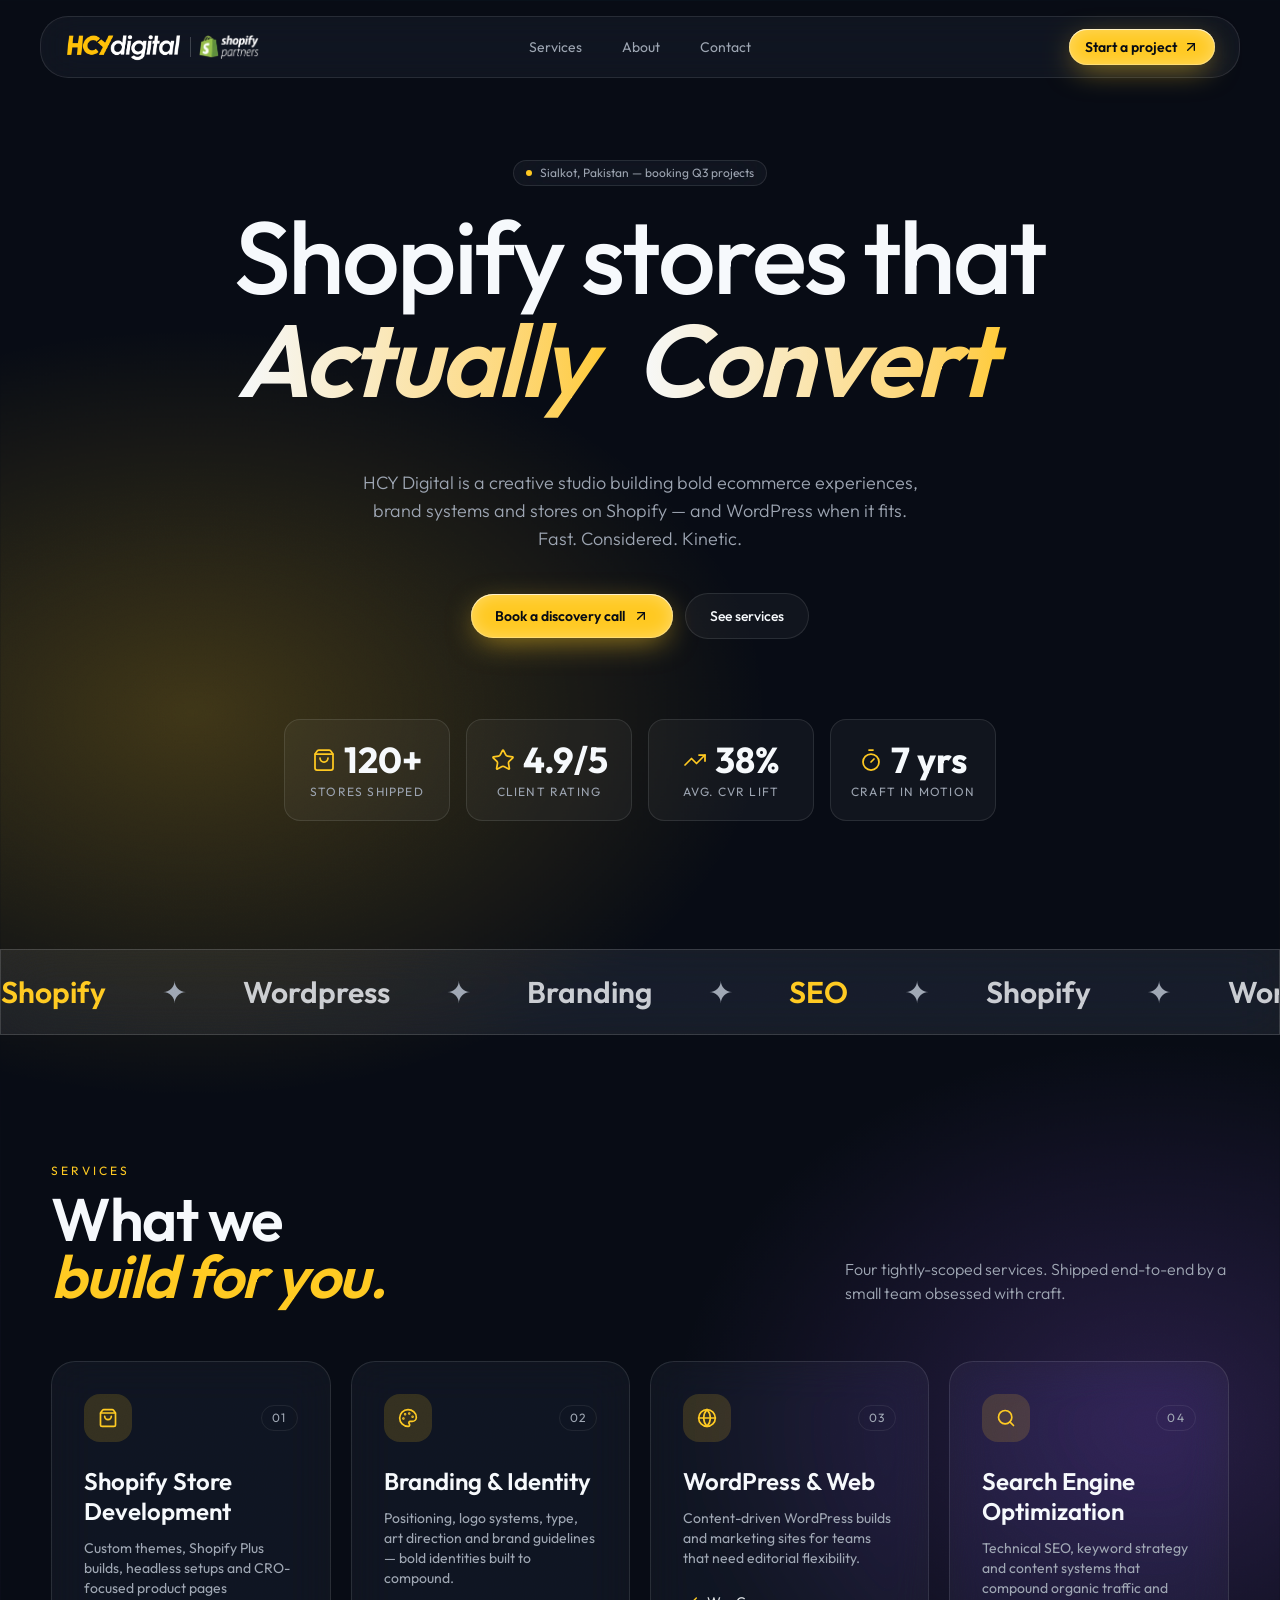
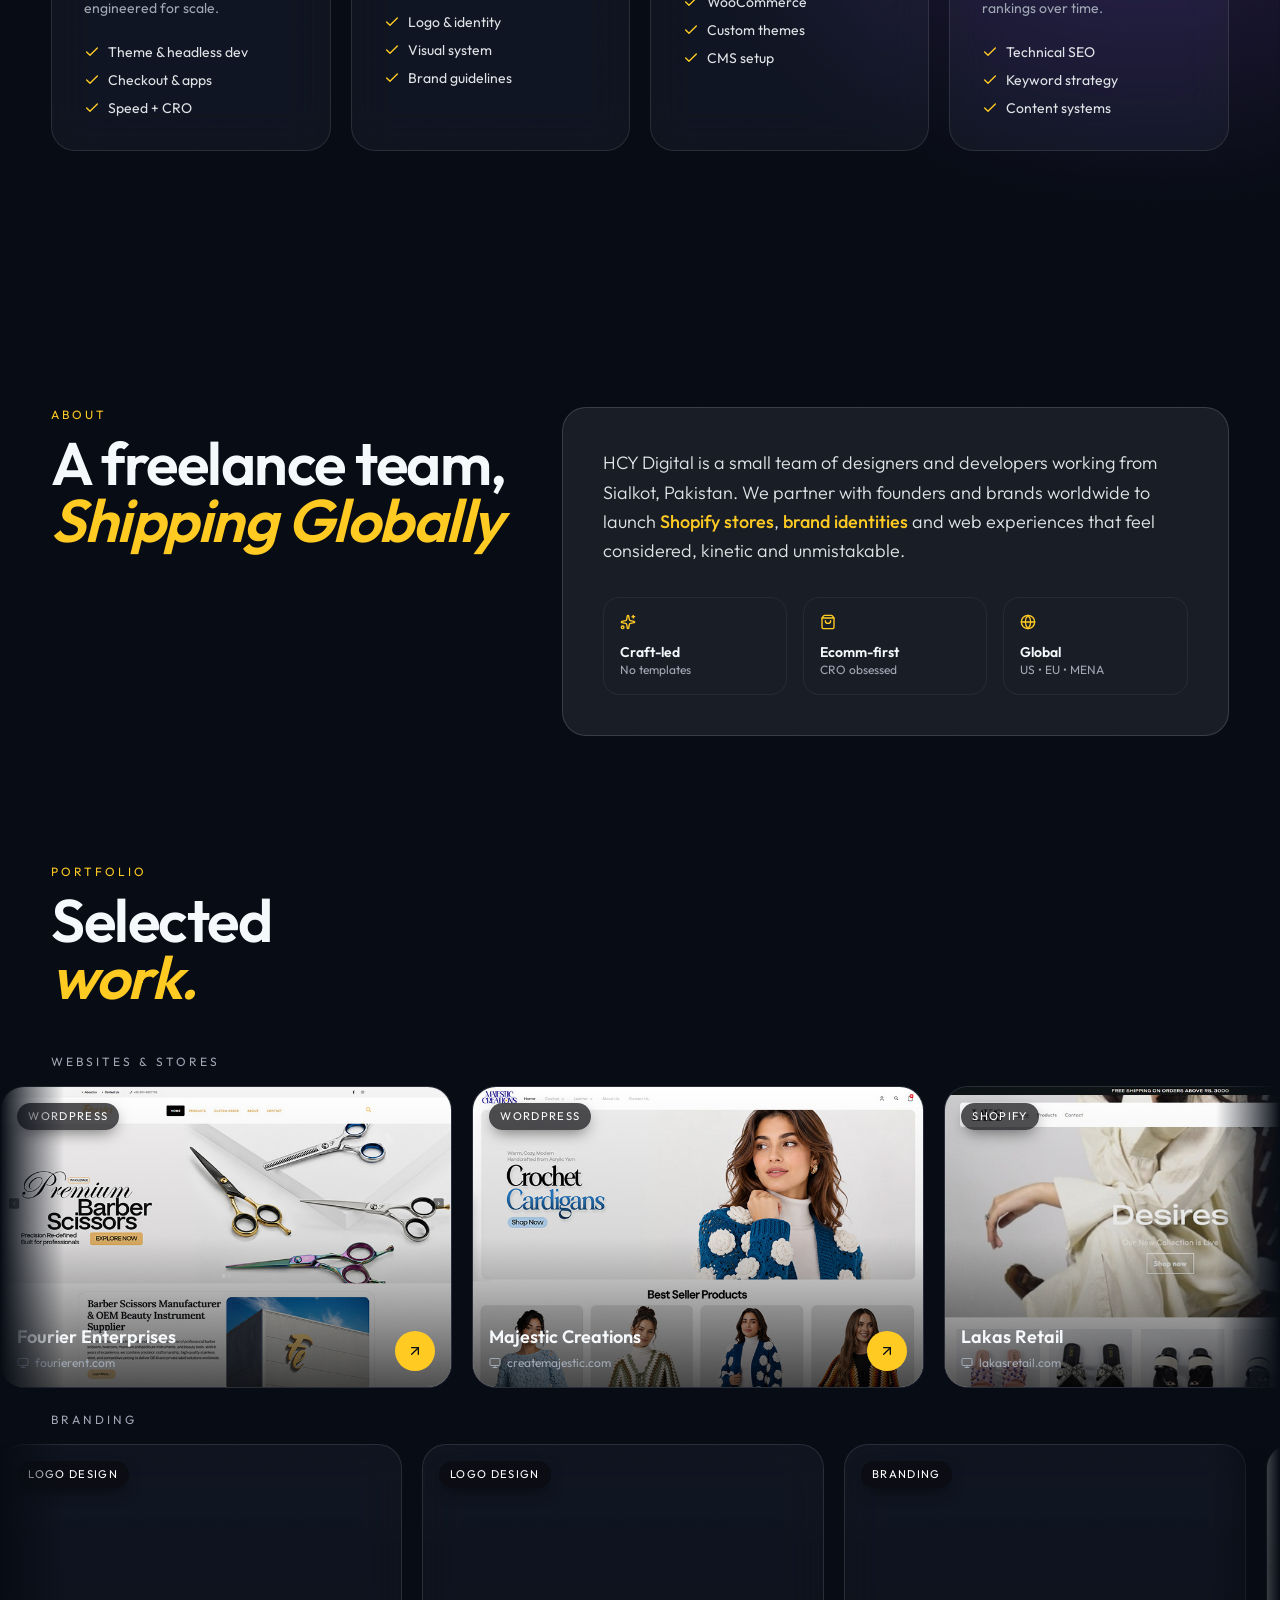
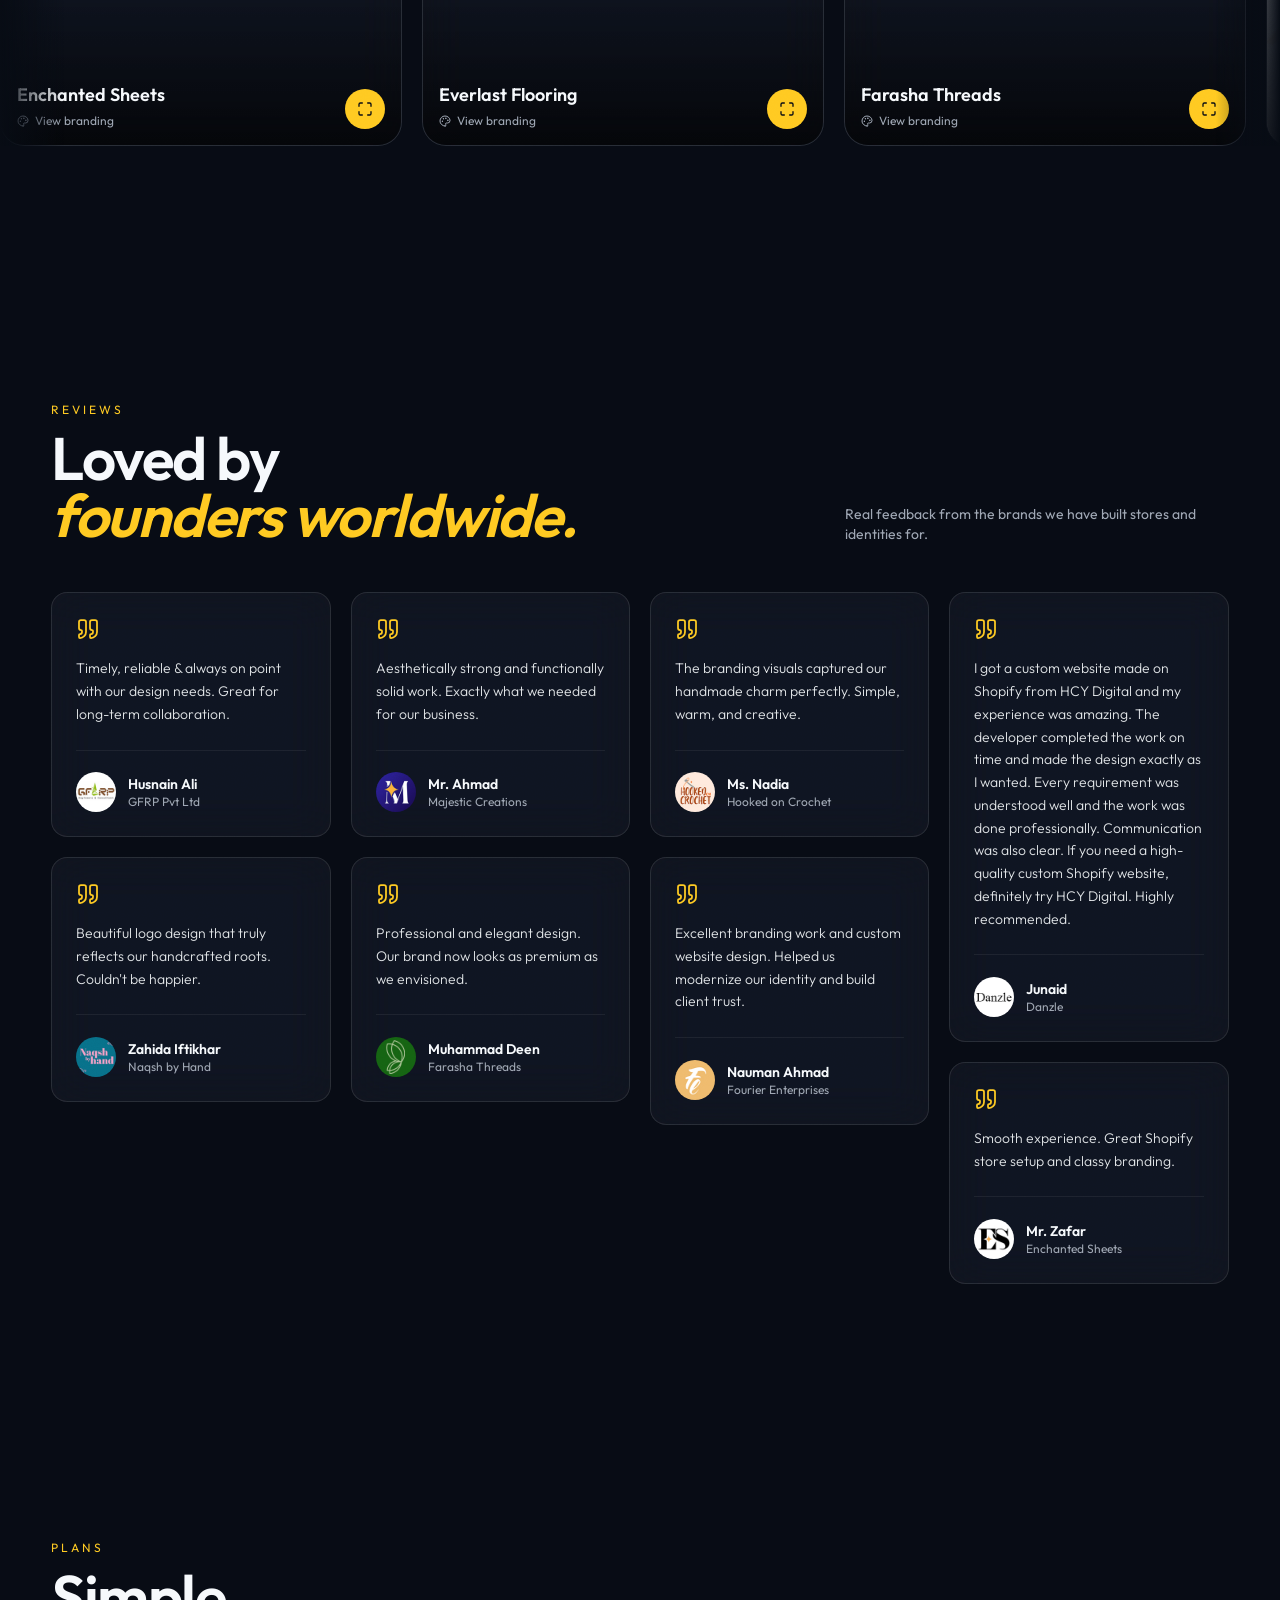
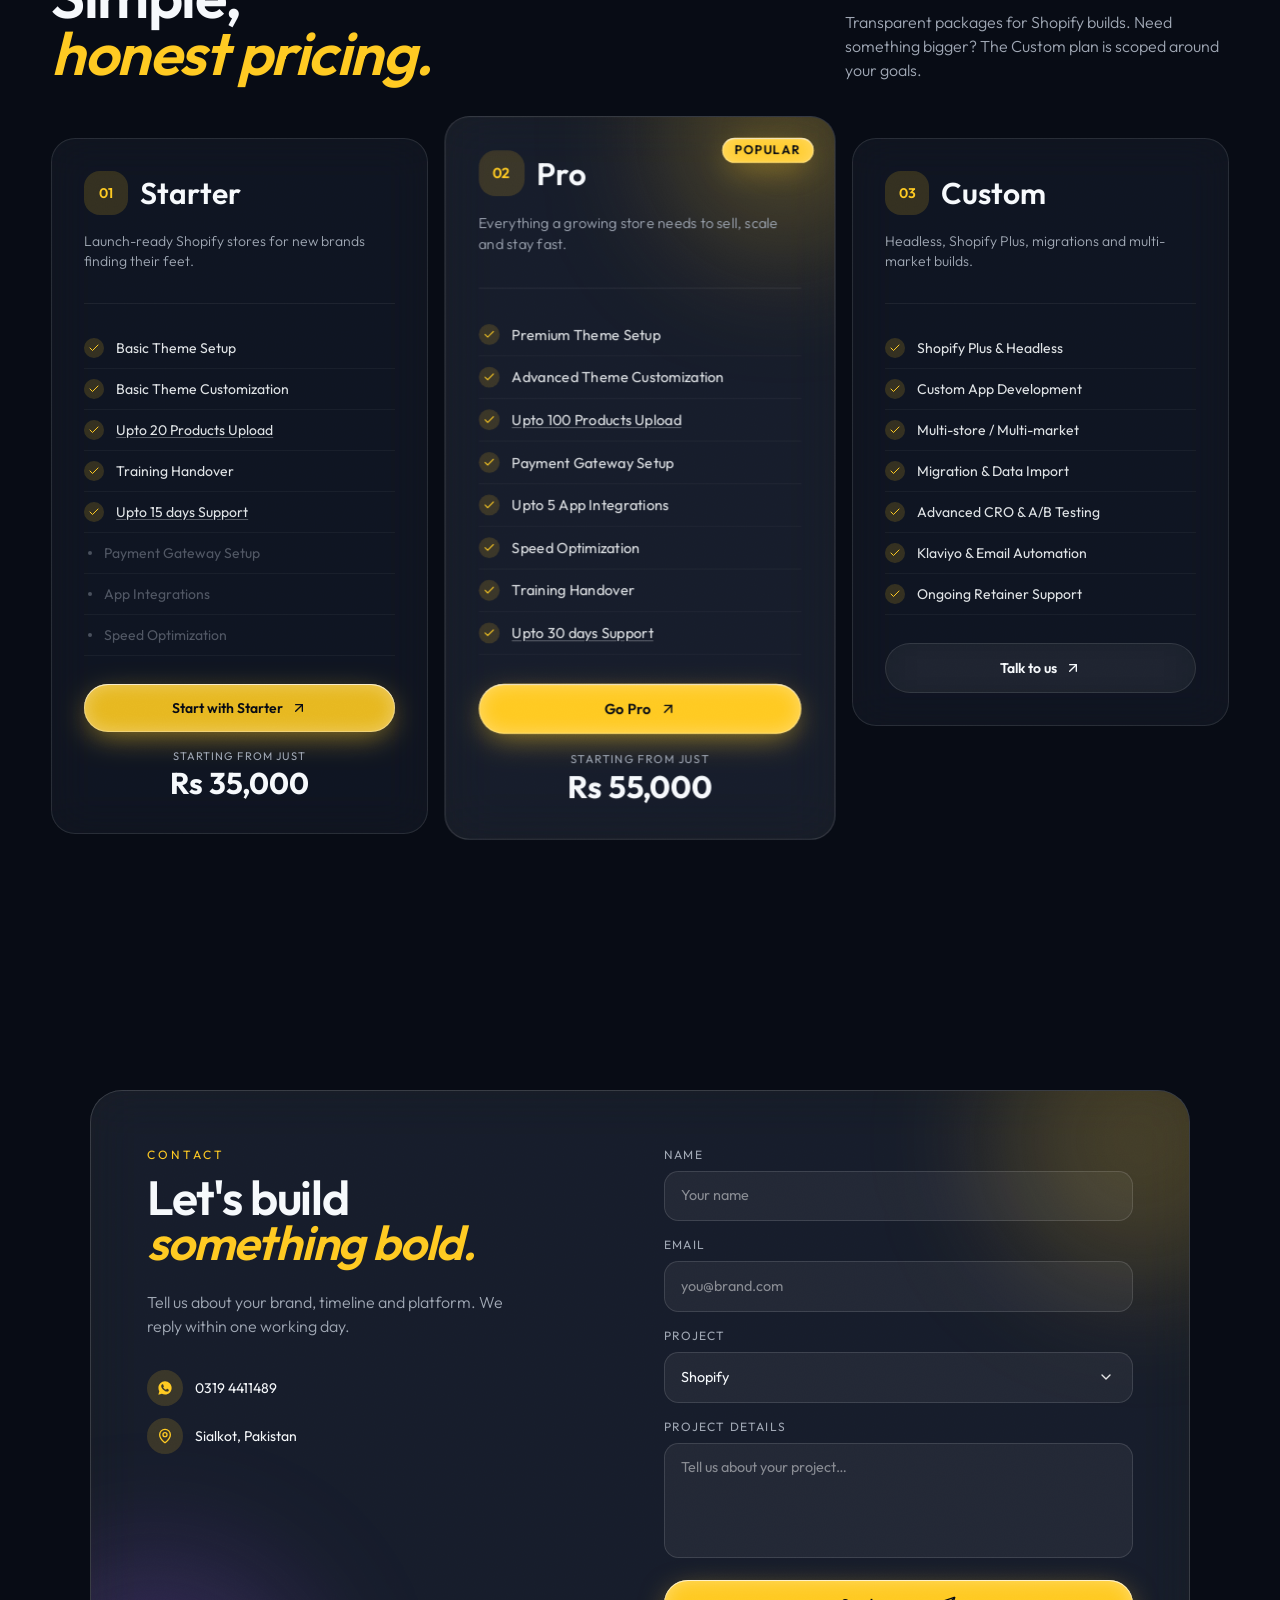
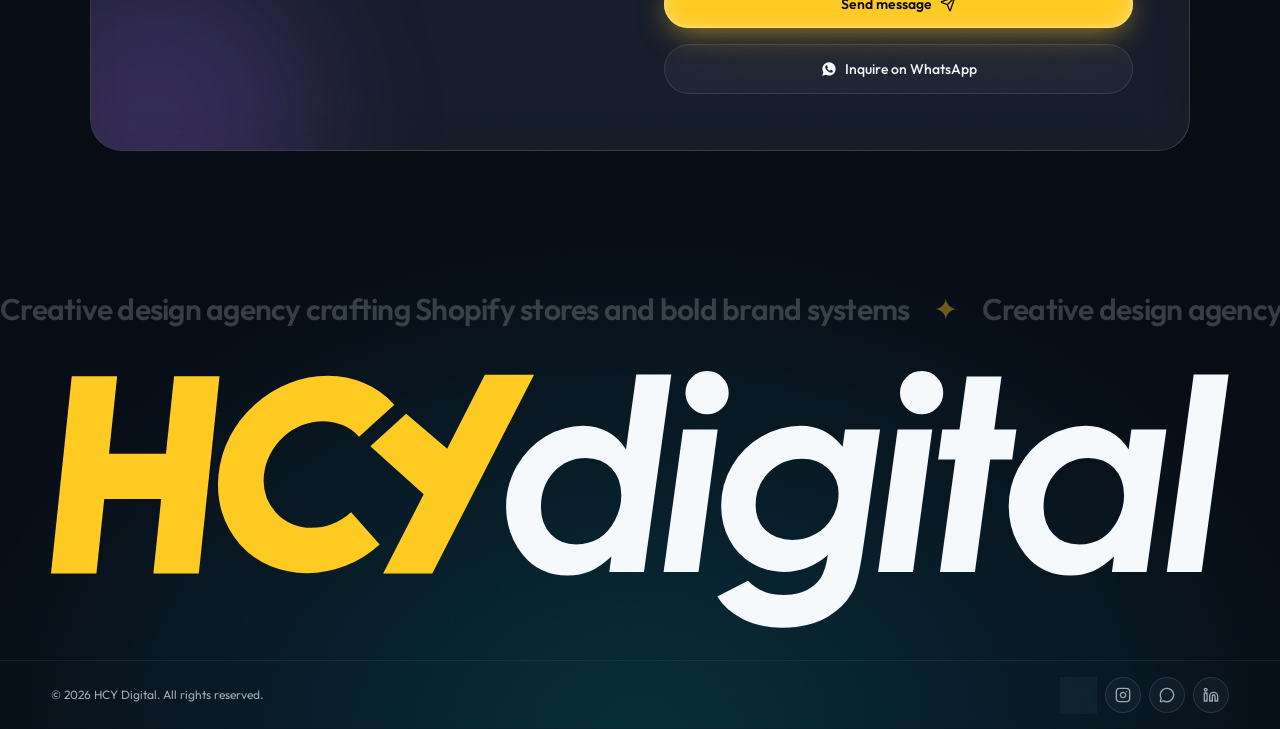
==== commit 74dcee97: "Add files via upload" ====
--- a/index.html
+++ b/index.html
@@ -25,8 +25,8 @@
 <a href="#services">Services</a>
 <a href="#about">About</a>
 <a href="#contact">Contact</a>
-</nav><section id=top class="relative overflow-hidden pt-32 pb-24 sm:pt-40 sm:pb-32"><div class="relative z-10 mx-auto w-[min(1200px,92%)] flex flex-col items-center text-center"><div data-reveal=true class="inline-flex items-center gap-2 rounded-full glass px-3 py-1 text-xs text-muted-foreground opacity-0 animate-rise"><span class="h-1.5 w-1.5 rounded-full bg-primary animate-pulse"></span>Sialkot, Pakistan — booking Q3 projects</div><h1 id="hero-heading" class="mt-6 font-display text-[clamp(2.75rem,8vw,7rem)] font-medium leading-[0.92] tracking-tight">Shopify stores that<br><span class="inline-block font-script text-shimmer leading-[1.1] pr-[0.25em] pb-[0.1em] overflow-visible">Actually Convert</span></h1><p data-reveal=true class="mt-8 max-w-xl text-base text-muted-foreground sm:text-lg opacity-0 font-light animate-rise">HCY Digital is a creative studio building bold ecommerce experiences, brand systems and stores on Shopify — and WordPress when it fits. Fast. Considered. Kinetic.<div data-reveal=true class="mt-10 flex flex-wrap items-center justify-center gap-3 opacity-0 animate-rise"><a href=#contact class="btn-glow group inline-flex items-center gap-2 rounded-full bg-primary px-6 py-3 text-sm font-semibold text-primary-foreground transition-transform hover:scale-[1.03]">Book a discovery call<svg xmlns=http://www.w3.org/2000/svg width=24 height=24 viewBox="0 0 24 24" fill=none stroke=currentColor stroke-width=2 stroke-linecap=round stroke-linejoin=round class="lucide lucide-arrow-up-right h-4 w-4 transition-transform group-hover:translate-x-0.5 group-hover:-translate-y-0.5" aria-hidden=true><path d="M7 7h10v10"></path><path d="M7 17 17 7"></path></svg></a><a href=#services class="inline-flex items-center gap-2 rounded-full glass px-6 py-3 text-sm font-medium text-foreground hover:bg-white/10 transition-colors">See services</a></div><div data-reveal=true class="mt-20 grid grid-cols-2 gap-4 sm:grid-cols-4 opacity-0 animate-rise"><div class="stat-card rounded-2xl glass p-5 text-center"><div class="relative z-10 flex items-center justify-center gap-2"><svg xmlns=http://www.w3.org/2000/svg width=24 height=24 viewBox="0 0 24 24" fill=none stroke=currentColor stroke-width=1.75 stroke-linecap=round stroke-linejoin=round class="lucide lucide-shopping-bag h-5 w-5 text-primary sm:h-6 sm:w-6" aria-hidden=true><path d="M16 10a4 4 0 0 1-8 0"></path><path d="M3.103 6.034h17.794"></path><path d="M3.4 5.467a2 2 0 0 0-.4 1.2V20a2 2 0 0 0 2 2h14a2 2 0 0 0 2-2V6.667a2 2 0 0 0-.4-1.2l-2-2.667A2 2 0 0 0 17 2H7a2 2 0 0 0-1.6.8z"></path></svg><div class="font-display text-3xl font-bold text-foreground sm:text-4xl">120+</div></div><div class="relative z-10 mt-1 text-xs uppercase tracking-widest text-muted-foreground">Stores shipped</div></div><div class="stat-card rounded-2xl glass p-5 text-center"><div class="relative z-10 flex items-center justify-center gap-2"><svg xmlns=http://www.w3.org/2000/svg width=24 height=24 viewBox="0 0 24 24" fill=none stroke=currentColor stroke-width=1.75 stroke-linecap=round stroke-linejoin=round class="lucide lucide-star h-5 w-5 text-primary sm:h-6 sm:w-6" aria-hidden=true><path d="M11.525 2.295a.53.53 0 0 1 .95 0l2.31 4.679a2.123 2.123 0 0 0 1.595 1.16l5.166.756a.53.53 0 0 1 .294.904l-3.736 3.638a2.123 2.123 0 0 0-.611 1.878l.882 5.14a.53.53 0 0 1-.771.56l-4.618-2.428a2.122 2.122 0 0 0-1.973 0L6.396 21.01a.53.53 0 0 1-.77-.56l.881-5.139a2.122 2.122 0 0 0-.611-1.879L2.16 9.795a.53.53 0 0 1 .294-.906l5.165-.755a2.122 2.122 0 0 0 1.597-1.16z"></path></svg><div class="font-display text-3xl font-bold text-foreground sm:text-4xl">4.9/5</div></div><div class="relative z-10 mt-1 text-xs uppercase tracking-widest text-muted-foreground">Client rating</div></div><div class="stat-card rounded-2xl glass p-5 text-center"><div class="relative z-10 flex items-center justify-center gap-2"><svg xmlns=http://www.w3.org/2000/svg width=24 height=24 viewBox="0 0 24 24" fill=none stroke=currentColor stroke-width=1.75 stroke-linecap=round stroke-linejoin=round class="lucide lucide-trending-up h-5 w-5 text-primary sm:h-6 sm:w-6" aria-hidden=true><path d="M16 7h6v6"></path><path d="m22 7-8.5 8.5-5-5L2 17"></path></svg><div class="font-display text-3xl font-bold text-foreground sm:text-4xl">38%</div></div><div class="relative z-10 mt-1 text-xs uppercase tracking-widest text-muted-foreground">Avg. CVR lift</div></div><div class="stat-card rounded-2xl glass p-5 text-center"><div class="relative z-10 flex items-center justify-center gap-2"><svg xmlns=http://www.w3.org/2000/svg width=24 height=24 viewBox="0 0 24 24" fill=none stroke=currentColor stroke-width=1.75 stroke-linecap=round stroke-linejoin=round class="lucide lucide-timer h-5 w-5 text-primary sm:h-6 sm:w-6" aria-hidden=true><line x1=10 x2=14 y1=2 y2=2></line><line x1=12 x2=15 y1=14 y2=11></line><circle cx=12 cy=14 r=8></circle></svg><div class="font-display text-3xl font-bold text-foreground sm:text-4xl">7 yrs</div></div><div class="relative z-10 mt-1 text-xs uppercase tracking-widest text-muted-foreground">Craft in motion</div></div></div></div></section><div class="relative border-y border-border/60 py-6 overflow-hidden glass-strong"><div class="animate-marquee flex w-max gap-14 whitespace-nowrap font-display text-2xl sm:text-3xl font-semibold"><span class="flex items-center gap-14"><span class=text-primary>Shopify</span><span class=text-muted-foreground>✦</span></span><span class="flex items-center gap-14"><span class=text-foreground/80>Wordpress</span><span class=text-muted-foreground>✦</span></span><span class="flex items-center gap-14"><span class=text-foreground/80>Branding</span><span class=text-muted-foreground>✦</span></span><span class="flex items-center gap-14"><span class=text-primary>SEO</span><span class=text-muted-foreground>✦</span></span><span class="flex items-center gap-14"><span class=text-foreground/80>Shopify</span><span class=text-muted-foreground>✦</span></span><span class="flex items-center gap-14"><span class=text-foreground/80>Wordpress</span><span class=text-muted-foreground>✦</span></span><span class="flex items-center gap-14"><span class=text-primary>Branding</span><span class=text-muted-foreground>✦</span></span><span class="flex items-center gap-14"><span class=text-foreground/80>SEO</span><span class=text-muted-foreground>✦</span></span></div></div><section id=services class="relative py-24 sm:py-32"><div class="mx-auto w-[min(1200px,92%)]"><div class="flex items-end justify-between gap-6 flex-wrap"><div data-reveal=true class="opacity-0 animate-rise"><div class="text-xs uppercase tracking-[0.25em] text-primary">Services</div><h2 class="mt-3 font-display text-4xl sm:text-6xl font-semibold leading-[0.95] tracking-tight">What we<br><span class=font-script>build for you.</span></h2></div><p data-reveal=true class="max-w-sm text-muted-foreground opacity-0 font-light animate-rise">Four tightly-scoped services. Shipped end-to-end by a small team obsessed with craft.</p></div><div class="mt-14 grid gap-5 md:grid-cols-2 lg:grid-cols-4"><article data-reveal=true style=animation-delay:0ms class="group relative overflow-hidden rounded-3xl glass p-6 sm:p-8 opacity-0 transition-transform duration-500 hover:-translate-y-1 animate-rise"><div class="absolute inset-x-0 -top-24 h-40 bg-gradient-to-b from-primary/20 to-transparent opacity-0 group-hover:opacity-100 transition-opacity"></div><div class="flex items-center justify-between"><div class="grid h-12 w-12 shrink-0 place-items-center rounded-2xl bg-primary/15 text-primary"><svg xmlns=http://www.w3.org/2000/svg width=24 height=24 viewBox="0 0 24 24" fill=none stroke=currentColor stroke-width=2 stroke-linecap=round stroke-linejoin=round class="lucide lucide-shopping-bag h-5 w-5" aria-hidden=true><path d="M16 10a4 4 0 0 1-8 0"></path><path d="M3.103 6.034h17.794"></path><path d="M3.4 5.467a2 2 0 0 0-.4 1.2V20a2 2 0 0 0 2 2h14a2 2 0 0 0 2-2V6.667a2 2 0 0 0-.4-1.2l-2-2.667A2 2 0 0 0 17 2H7a2 2 0 0 0-1.6.8z"></path></svg></div><span class="rounded-full border border-border/70 px-2.5 py-1 text-[10px] uppercase tracking-widest text-muted-foreground">01</span></div><h3 class="mt-6 font-display text-2xl font-semibold leading-tight">Shopify Store Development</h3><p class="mt-3 text-sm text-muted-foreground">Custom themes, Shopify Plus builds, headless setups and CRO-focused product pages engineered for scale.<ul class="mt-6 space-y-2"><li class="flex items-center gap-2 text-sm"><svg xmlns=http://www.w3.org/2000/svg width=24 height=24 viewBox="0 0 24 24" fill=none stroke=currentColor stroke-width=2 stroke-linecap=round stroke-linejoin=round class="lucide lucide-check h-4 w-4 text-primary" aria-hidden=true><path d="M20 6 9 17l-5-5"></path></svg><span class=text-foreground/90>Theme &amp; headless dev</span><li class="flex items-center gap-2 text-sm"><svg xmlns=http://www.w3.org/2000/svg width=24 height=24 viewBox="0 0 24 24" fill=none stroke=currentColor stroke-width=2 stroke-linecap=round stroke-linejoin=round class="lucide lucide-check h-4 w-4 text-primary" aria-hidden=true><path d="M20 6 9 17l-5-5"></path></svg><span class=text-foreground/90>Checkout &amp; apps</span><li class="flex items-center gap-2 text-sm"><svg xmlns=http://www.w3.org/2000/svg width=24 height=24 viewBox="0 0 24 24" fill=none stroke=currentColor stroke-width=2 stroke-linecap=round stroke-linejoin=round class="lucide lucide-check h-4 w-4 text-primary" aria-hidden=true><path d="M20 6 9 17l-5-5"></path></svg><span class=text-foreground/90>Speed + CRO</span></ul></article><article data-reveal=true style=animation-delay:120ms class="group relative overflow-hidden rounded-3xl glass p-6 sm:p-8 opacity-0 transition-transform duration-500 hover:-translate-y-1 animate-rise"><div class="absolute inset-x-0 -top-24 h-40 bg-gradient-to-b from-primary/20 to-transparent opacity-0 group-hover:opacity-100 transition-opacity"></div><div class="flex items-center justify-between"><div class="grid h-12 w-12 shrink-0 place-items-center rounded-2xl bg-primary/15 text-primary"><svg xmlns=http://www.w3.org/2000/svg width=24 height=24 viewBox="0 0 24 24" fill=none stroke=currentColor stroke-width=2 stroke-linecap=round stroke-linejoin=round class="lucide lucide-palette h-5 w-5" aria-hidden=true><path d="M12 22a1 1 0 0 1 0-20 10 9 0 0 1 10 9 5 5 0 0 1-5 5h-2.25a1.75 1.75 0 0 0-1.4 2.8l.3.4a1.75 1.75 0 0 1-1.4 2.8z"></path><circle cx=13.5 cy=6.5 r=.5 fill=currentColor></circle><circle cx=17.5 cy=10.5 r=.5 fill=currentColor></circle><circle cx=6.5 cy=12.5 r=.5 fill=currentColor></circle><circle cx=8.5 cy=7.5 r=.5 fill=currentColor></circle></svg></div><span class="rounded-full border border-border/70 px-2.5 py-1 text-[10px] uppercase tracking-widest text-muted-foreground">02</span></div><h3 class="mt-6 font-display text-2xl font-semibold leading-tight">Branding &amp; Identity</h3><p class="mt-3 text-sm text-muted-foreground">Positioning, logo systems, type, art direction and brand guidelines — bold identities built to compound.<ul class="mt-6 space-y-2"><li class="flex items-center gap-2 text-sm"><svg xmlns=http://www.w3.org/2000/svg width=24 height=24 viewBox="0 0 24 24" fill=none stroke=currentColor stroke-width=2 stroke-linecap=round stroke-linejoin=round class="lucide lucide-check h-4 w-4 text-primary" aria-hidden=true><path d="M20 6 9 17l-5-5"></path></svg><span class=text-foreground/90>Logo &amp; identity</span><li class="flex items-center gap-2 text-sm"><svg xmlns=http://www.w3.org/2000/svg width=24 height=24 viewBox="0 0 24 24" fill=none stroke=currentColor stroke-width=2 stroke-linecap=round stroke-linejoin=round class="lucide lucide-check h-4 w-4 text-primary" aria-hidden=true><path d="M20 6 9 17l-5-5"></path></svg><span class=text-foreground/90>Visual system</span><li class="flex items-center gap-2 text-sm"><svg xmlns=http://www.w3.org/2000/svg width=24 height=24 viewBox="0 0 24 24" fill=none stroke=currentColor stroke-width=2 stroke-linecap=round stroke-linejoin=round class="lucide lucide-check h-4 w-4 text-primary" aria-hidden=true><path d="M20 6 9 17l-5-5"></path></svg><span class=text-foreground/90>Brand guidelines</span></ul></article><article data-reveal=true style=animation-delay:240ms class="group relative overflow-hidden rounded-3xl glass p-6 sm:p-8 opacity-0 transition-transform duration-500 hover:-translate-y-1 animate-rise"><div class="absolute inset-x-0 -top-24 h-40 bg-gradient-to-b from-primary/20 to-transparent opacity-0 group-hover:opacity-100 transition-opacity"></div><div class="flex items-center justify-between"><div class="grid h-12 w-12 shrink-0 place-items-center rounded-2xl bg-primary/15 text-primary"><svg xmlns=http://www.w3.org/2000/svg width=24 height=24 viewBox="0 0 24 24" fill=none stroke=currentColor stroke-width=2 stroke-linecap=round stroke-linejoin=round class="lucide lucide-globe h-5 w-5" aria-hidden=true><circle cx=12 cy=12 r=10></circle><path d="M12 2a14.5 14.5 0 0 0 0 20 14.5 14.5 0 0 0 0-20"></path><path d="M2 12h20"></path></svg></div><span class="rounded-full border border-border/70 px-2.5 py-1 text-[10px] uppercase tracking-widest text-muted-foreground">03</span></div><h3 class="mt-6 font-display text-2xl font-semibold leading-tight">WordPress &amp; Web</h3><p class="mt-3 text-sm text-muted-foreground">Content-driven WordPress builds and marketing sites for teams that need editorial flexibility.<ul class="mt-6 space-y-2"><li class="flex items-center gap-2 text-sm"><svg xmlns=http://www.w3.org/2000/svg width=24 height=24 viewBox="0 0 24 24" fill=none stroke=currentColor stroke-width=2 stroke-linecap=round stroke-linejoin=round class="lucide lucide-check h-4 w-4 text-primary" aria-hidden=true><path d="M20 6 9 17l-5-5"></path></svg><span class=text-foreground/90>WooCommerce</span><li class="flex items-center gap-2 text-sm"><svg xmlns=http://www.w3.org/2000/svg width=24 height=24 viewBox="0 0 24 24" fill=none stroke=currentColor stroke-width=2 stroke-linecap=round stroke-linejoin=round class="lucide lucide-check h-4 w-4 text-primary" aria-hidden=true><path d="M20 6 9 17l-5-5"></path></svg><span class=text-foreground/90>Custom themes</span><li class="flex items-center gap-2 text-sm"><svg xmlns=http://www.w3.org/2000/svg width=24 height=24 viewBox="0 0 24 24" fill=none stroke=currentColor stroke-width=2 stroke-linecap=round stroke-linejoin=round class="lucide lucide-check h-4 w-4 text-primary" aria-hidden=true><path d="M20 6 9 17l-5-5"></path></svg><span class=text-foreground/90>CMS setup</span></ul></article><article data-reveal=true style=animation-delay:360ms class="group relative overflow-hidden rounded-3xl glass p-6 sm:p-8 opacity-0 transition-transform duration-500 hover:-translate-y-1 animate-rise"><div class="absolute inset-x-0 -top-24 h-40 bg-gradient-to-b from-primary/20 to-transparent opacity-0 group-hover:opacity-100 transition-opacity"></div><div class="flex items-center justify-between"><div class="grid h-12 w-12 shrink-0 place-items-center rounded-2xl bg-primary/15 text-primary"><svg xmlns=http://www.w3.org/2000/svg width=24 height=24 viewBox="0 0 24 24" fill=none stroke=currentColor stroke-width=2 stroke-linecap=round stroke-linejoin=round class="lucide lucide-search h-5 w-5" aria-hidden=true><path d="m21 21-4.34-4.34"></path><circle cx=11 cy=11 r=8></circle></svg></div><span class="rounded-full border border-border/70 px-2.5 py-1 text-[10px] uppercase tracking-widest text-muted-foreground">04
-</span></div><h3 class="mt-6 font-display text-2xl font-semibold leading-tight">Search Engine Optimization</h3><p class="mt-3 text-sm text-muted-foreground">Technical SEO, keyword strategy and content systems that compound organic traffic and rankings over time.<ul class="mt-6 space-y-2"><li class="flex items-center gap-2 text-sm"><svg xmlns=http://www.w3.org/2000/svg width=24 height=24 viewBox="0 0 24 24" fill=none stroke=currentColor stroke-width=2 stroke-linecap=round stroke-linejoin=round class="lucide lucide-check h-4 w-4 text-primary" aria-hidden=true><path d="M20 6 9 17l-5-5"></path></svg><span class=text-foreground/90>Technical SEO</span><li class="flex items-center gap-2 text-sm"><svg xmlns=http://www.w3.org/2000/svg width=24 height=24 viewBox="0 0 24 24" fill=none stroke=currentColor stroke-width=2 stroke-linecap=round stroke-linejoin=round class="lucide lucide-check h-4 w-4 text-primary" aria-hidden=true><path d="M20 6 9 17l-5-5"></path></svg><span class=text-foreground/90>Keyword strategy</span><li class="flex items-center gap-2 text-sm"><svg xmlns=http://www.w3.org/2000/svg width=24 height=24 viewBox="0 0 24 24" fill=none stroke=currentColor stroke-width=2 stroke-linecap=round stroke-linejoin=round class="lucide lucide-check h-4 w-4 text-primary" aria-hidden=true><path d="M20 6 9 17l-5-5"></path></svg><span class=text-foreground/90>Content systems</span></ul></article></div></div></section><section id=about class="relative pt-24 sm:pt-32 pb-12 sm:pb-16"><div class="mx-auto w-[min(1200px,92%)] grid gap-12 md:grid-cols-12"><div data-reveal=true class="md:col-span-5 opacity-0 animate-rise"><div class="text-xs uppercase tracking-[0.25em] text-primary">About</div><h2 class="mt-3 font-display text-4xl sm:text-6xl font-semibold leading-[0.95] tracking-tight">A freelance team,<br><span class=font-script>Shipping Globally</span></h2></div><div data-reveal=true class="md:col-span-7 opacity-0 animate-rise"><div class="rounded-3xl glass-strong p-8 sm:p-10"><p class="text-lg text-foreground/90 leading-relaxed font-light">HCY Digital is a small team of designers and developers working from Sialkot, Pakistan. We partner with founders and brands worldwide to launch <span class="text-primary font-medium">Shopify stores</span>, <span class="text-primary font-medium">brand identities</span> and web experiences that feel considered, kinetic and unmistakable.<div class="mt-8 grid grid-cols-2 gap-4 sm:grid-cols-3"><div class="rounded-2xl border border-border/60 p-4"><svg xmlns=http://www.w3.org/2000/svg width=24 height=24 viewBox="0 0 24 24" fill=none stroke=currentColor stroke-width=2 stroke-linecap=round stroke-linejoin=round class="lucide lucide-sparkles h-4 w-4 text-primary" aria-hidden=true><path d="M11.017 2.814a1 1 0 0 1 1.966 0l1.051 5.558a2 2 0 0 0 1.594 1.594l5.558 1.051a1 1 0 0 1 0 1.966l-5.558 1.051a2 2 0 0 0-1.594 1.594l-1.051 5.558a1 1 0 0 1-1.966 0l-1.051-5.558a2 2 0 0 0-1.594-1.594l-5.558-1.051a1 1 0 0 1 0-1.966l5.558-1.051a2 2 0 0 0 1.594-1.594z"></path><path d="M20 2v4"></path><path d="M22 4h-4"></path><circle cx=4 cy=20 r=2></circle></svg><div class="mt-3 text-sm font-semibold">Craft-led</div><div class="text-xs text-muted-foreground">No templates</div></div><div class="rounded-2xl border border-border/60 p-4"><svg xmlns=http://www.w3.org/2000/svg width=24 height=24 viewBox="0 0 24 24" fill=none stroke=currentColor stroke-width=2 stroke-linecap=round stroke-linejoin=round class="lucide lucide-shopping-bag h-4 w-4 text-primary" aria-hidden=true><path d="M16 10a4 4 0 0 1-8 0"></path><path d="M3.103 6.034h17.794"></path><path d="M3.4 5.467a2 2 0 0 0-.4 1.2V20a2 2 0 0 0 2 2h14a2 2 0 0 0 2-2V6.667a2 2 0 0 0-.4-1.2l-2-2.667A2 2 0 0 0 17 2H7a2 2 0 0 0-1.6.8z"></path></svg><div class="mt-3 text-sm font-semibold">Ecomm-first</div><div class="text-xs text-muted-foreground">CRO obsessed</div></div><div class="rounded-2xl border border-border/60 p-4"><svg xmlns=http://www.w3.org/2000/svg width=24 height=24 viewBox="0 0 24 24" fill=none stroke=currentColor stroke-width=2 stroke-linecap=round stroke-linejoin=round class="lucide lucide-globe h-4 w-4 text-primary" aria-hidden=true><circle cx=12 cy=12 r=10></circle><path d="M12 2a14.5 14.5 0 0 0 0 20 14.5 14.5 0 0 0 0-20"></path><path d="M2 12h20"></path></svg><div class="mt-3 text-sm font-semibold">Global</div><div class="text-xs text-muted-foreground">US • EU • MENA</div></div></div></div></div></div></section><section id=portfolio class="relative pt-12 sm:pt-16 pb-24 sm:pb-32"><div class="mx-auto w-[min(1200px,92%)]"><div data-reveal=true class="opacity-0 animate-rise"><div class="text-xs uppercase tracking-[0.25em] text-primary">Portfolio</div><h2 class="mt-3 font-display text-4xl sm:text-6xl font-semibold leading-[0.95] tracking-tight">Selected<br><span class=font-script>work.</span></h2></div></div><div class="mt-12 space-y-6"><div><div class="mx-auto mb-4 w-[min(1200px,92%)] text-xs uppercase tracking-[0.25em] text-muted-foreground">Websites &amp; Stores</div><div class="group/row relative overflow-hidden"><div class="flex w-max gap-5 animate-marquee group-hover/row:[animation-play-state:paused]"><a href="https://fourierent.com" target="_blank" rel="noopener noreferrer" class="group relative shrink-0 overflow-hidden rounded-3xl glass"><img src="images/website-fourier-enterprises.jpg" alt="Fourier Enterprises" width="900" height="600" loading="lazy" decoding="async" class="h-[220px] w-auto sm:h-[300px] object-cover transition-transform duration-700 group-hover:scale-105"><div class="absolute inset-0 bg-gradient-to-t from-black/70 via-black/10 to-transparent"></div><div class="absolute top-4 left-4 rounded-full glass px-2.5 py-1 text-[10px] uppercase tracking-widest text-foreground/90">WordPress</div><div class="absolute bottom-4 left-4 right-4 flex items-end justify-between gap-3"><div><div class="font-display text-lg font-semibold">Fourier Enterprises</div><div class="mt-1 flex items-center gap-1.5 text-xs text-muted-foreground"><svg xmlns=http://www.w3.org/2000/svg width=24 height=24 viewBox="0 0 24 24" fill=none stroke=currentColor stroke-width=2 stroke-linecap=round stroke-linejoin=round class="lucide lucide-monitor h-3 w-3" aria-hidden=true><rect width=20 height=14 x=2 y=3 rx=2></rect><line x1=8 x2=16 y1=21 y2=21></line><line x1=12 x2=12 y1=17 y2=21></line></svg> fourierent.com</div></div><span class="grid h-10 w-10 shrink-0 place-items-center rounded-full bg-primary text-primary-foreground transition-transform group-hover:scale-110"><svg xmlns=http://www.w3.org/2000/svg width=24 height=24 viewBox="0 0 24 24" fill=none stroke=currentColor stroke-width=2 stroke-linecap=round stroke-linejoin=round class="lucide lucide-arrow-up-right h-4 w-4" aria-hidden=true><path d="M7 7h10v10"></path><path d="M7 17 17 7"></path></svg></span></div></a><a href="https://createmajestic.com" target="_blank" rel="noopener noreferrer" class="group relative shrink-0 overflow-hidden rounded-3xl glass"><img src="images/website-majestic-creations.jpg" alt="Majestic Creations" width="900" height="600" loading="lazy" decoding="async" class="h-[220px] w-auto sm:h-[300px] object-cover transition-transform duration-700 group-hover:scale-105"><div class="absolute inset-0 bg-gradient-to-t from-black/70 via-black/10 to-transparent"></div><div class="absolute top-4 left-4 rounded-full glass px-2.5 py-1 text-[10px] uppercase tracking-widest text-foreground/90">WordPress</div><div class="absolute bottom-4 left-4 right-4 flex items-end justify-between gap-3"><div><div class="font-display text-lg font-semibold">Majestic Creations</div><div class="mt-1 flex items-center gap-1.5 text-xs text-muted-foreground"><svg xmlns=http://www.w3.org/2000/svg width=24 height=24 viewBox="0 0 24 24" fill=none stroke=currentColor stroke-width=2 stroke-linecap=round stroke-linejoin=round class="lucide lucide-monitor h-3 w-3" aria-hidden=true><rect width=20 height=14 x=2 y=3 rx=2></rect><line x1=8 x2=16 y1=21 y2=21></line><line x1=12 x2=12 y1=17 y2=21></line></svg> createmajestic.com</div></div><span class="grid h-10 w-10 shrink-0 place-items-center rounded-full bg-primary text-primary-foreground transition-transform group-hover:scale-110"><svg xmlns=http://www.w3.org/2000/svg width=24 height=24 viewBox="0 0 24 24" fill=none stroke=currentColor stroke-width=2 stroke-linecap=round stroke-linejoin=round class="lucide lucide-arrow-up-right h-4 w-4" aria-hidden=true><path d="M7 7h10v10"></path><path d="M7 17 17 7"></path></svg></span></div></a><a href="https://lakasretail.com" target="_blank" rel="noopener noreferrer" class="group relative shrink-0 overflow-hidden rounded-3xl glass"><img src="images/website-lakas-retail.jpg" alt="Lakas Retail" width="900" height="600" loading="lazy" decoding="async" class="h-[220px] w-auto sm:h-[300px] object-cover transition-transform duration-700 group-hover:scale-105"><div class="absolute inset-0 bg-gradient-to-t from-black/70 via-black/10 to-transparent"></div><div class="absolute top-4 left-4 rounded-full glass px-2.5 py-1 text-[10px] uppercase tracking-widest text-foreground/90">Shopify</div><div class="absolute bottom-4 left-4 right-4 flex items-end justify-between gap-3"><div><div class="font-display text-lg font-semibold">Lakas Retail</div><div class="mt-1 flex items-center gap-1.5 text-xs text-muted-foreground"><svg xmlns=http://www.w3.org/2000/svg width=24 height=24 viewBox="0 0 24 24" fill=none stroke=currentColor stroke-width=2 stroke-linecap=round stroke-linejoin=round class="lucide lucide-monitor h-3 w-3" aria-hidden=true><rect width=20 height=14 x=2 y=3 rx=2></rect><line x1=8 x2=16 y1=21 y2=21></line><line x1=12 x2=12 y1=17 y2=21></line></svg> lakasretail.com</div></div><span class="grid h-10 w-10 shrink-0 place-items-center rounded-full bg-primary text-primary-foreground transition-transform group-hover:scale-110"><svg xmlns=http://www.w3.org/2000/svg width=24 height=24 viewBox="0 0 24 24" fill=none stroke=currentColor stroke-width=2 stroke-linecap=round stroke-linejoin=round class="lucide lucide-arrow-up-right h-4 w-4" aria-hidden=true><path d="M7 7h10v10"></path><path d="M7 17 17 7"></path></svg></span></div></a><a href="https://pawsmana.com" target="_blank" rel="noopener noreferrer" class="group relative shrink-0 overflow-hidden rounded-3xl glass"><img src="images/website-pawsmana.jpg" alt="PawsMana" width="900" height="600" loading="lazy" decoding="async" class="h-[220px] w-auto sm:h-[300px] object-cover transition-transform duration-700 group-hover:scale-105"><div class="absolute inset-0 bg-gradient-to-t from-black/70 via-black/10 to-transparent"></div><div class="absolute top-4 left-4 rounded-full glass px-2.5 py-1 text-[10px] uppercase tracking-widest text-foreground/90">Shopify</div><div class="absolute bottom-4 left-4 right-4 flex items-end justify-between gap-3"><div><div class="font-display text-lg font-semibold">PawsMana</div><div class="mt-1 flex items-center gap-1.5 text-xs text-muted-foreground"><svg xmlns=http://www.w3.org/2000/svg width=24 height=24 viewBox="0 0 24 24" fill=none stroke=currentColor stroke-width=2 stroke-linecap=round stroke-linejoin=round class="lucide lucide-monitor h-3 w-3" aria-hidden=true><rect width=20 height=14 x=2 y=3 rx=2></rect><line x1=8 x2=16 y1=21 y2=21></line><line x1=12 x2=12 y1=17 y2=21></line></svg> pawsmana.com</div></div><span class="grid h-10 w-10 shrink-0 place-items-center rounded-full bg-primary text-primary-foreground transition-transform group-hover:scale-110"><svg xmlns=http://www.w3.org/2000/svg width=24 height=24 viewBox="0 0 24 24" fill=none stroke=currentColor stroke-width=2 stroke-linecap=round stroke-linejoin=round class="lucide lucide-arrow-up-right h-4 w-4" aria-hidden=true><path d="M7 7h10v10"></path><path d="M7 17 17 7"></path></svg></span></div></a><a href="https://gfrpengineers.com" target="_blank" rel="noopener noreferrer" class="group relative shrink-0 overflow-hidden rounded-3xl glass"><img src="images/website-gfrp-engineers.jpg" alt="GFRP Engineers" width="900" height="600" loading="lazy" decoding="async" class="h-[220px] w-auto sm:h-[300px] object-cover transition-transform duration-700 group-hover:scale-105"><div class="absolute inset-0 bg-gradient-to-t from-black/70 via-black/10 to-transparent"></div><div class="absolute top-4 left-4 rounded-full glass px-2.5 py-1 text-[10px] uppercase tracking-widest text-foreground/90">WordPress</div><div class="absolute bottom-4 left-4 right-4 flex items-end justify-between gap-3"><div><div class="font-display text-lg font-semibold">GFRP Engineers</div><div class="mt-1 flex items-center gap-1.5 text-xs text-muted-foreground"><svg xmlns=http://www.w3.org/2000/svg width=24 height=24 viewBox="0 0 24 24" fill=none stroke=currentColor stroke-width=2 stroke-linecap=round stroke-linejoin=round class="lucide lucide-monitor h-3 w-3" aria-hidden=true><rect width=20 height=14 x=2 y=3 rx=2></rect><line x1=8 x2=16 y1=21 y2=21></line><line x1=12 x2=12 y1=17 y2=21></line></svg> gfrpengineers.com</div></div><span class="grid h-10 w-10 shrink-0 place-items-center rounded-full bg-primary text-primary-foreground transition-transform group-hover:scale-110"><svg xmlns=http://www.w3.org/2000/svg width=24 height=24 viewBox="0 0 24 24" fill=none stroke=currentColor stroke-width=2 stroke-linecap=round stroke-linejoin=round class="lucide lucide-arrow-up-right h-4 w-4" aria-hidden=true><path d="M7 7h10v10"></path><path d="M7 17 17 7"></path></svg></span></div></a><a href="https://fourierent.com" target="_blank" rel="noopener noreferrer" class="group relative shrink-0 overflow-hidden rounded-3xl glass"><img src="images/website-fourier-enterprises.jpg" alt="Fourier Enterprises" width="900" height="600" loading="lazy" decoding="async" class="h-[220px] w-auto sm:h-[300px] object-cover transition-transform duration-700 group-hover:scale-105"><div class="absolute inset-0 bg-gradient-to-t from-black/70 via-black/10 to-transparent"></div><div class="absolute top-4 left-4 rounded-full glass px-2.5 py-1 text-[10px] uppercase tracking-widest text-foreground/90">WordPress</div><div class="absolute bottom-4 left-4 right-4 flex items-end justify-between gap-3"><div><div class="font-display text-lg font-semibold">Fourier Enterprises</div><div class="mt-1 flex items-center gap-1.5 text-xs text-muted-foreground"><svg xmlns=http://www.w3.org/2000/svg width=24 height=24 viewBox="0 0 24 24" fill=none stroke=currentColor stroke-width=2 stroke-linecap=round stroke-linejoin=round class="lucide lucide-monitor h-3 w-3" aria-hidden=true><rect width=20 height=14 x=2 y=3 rx=2></rect><line x1=8 x2=16 y1=21 y2=21></line><line x1=12 x2=12 y1=17 y2=21></line></svg> fourierent.com</div></div><span class="grid h-10 w-10 shrink-0 place-items-center rounded-full bg-primary text-primary-foreground transition-transform group-hover:scale-110"><svg xmlns=http://www.w3.org/2000/svg width=24 height=24 viewBox="0 0 24 24" fill=none stroke=currentColor stroke-width=2 stroke-linecap=round stroke-linejoin=round class="lucide lucide-arrow-up-right h-4 w-4" aria-hidden=true><path d="M7 7h10v10"></path><path d="M7 17 17 7"></path></svg></span></div></a><a href="https://createmajestic.com" target="_blank" rel="noopener noreferrer" class="group relative shrink-0 overflow-hidden rounded-3xl glass"><img src="images/website-majestic-creations.jpg" alt="Majestic Creations" width="900" height="600" loading="lazy" decoding="async" class="h-[220px] w-auto sm:h-[300px] object-cover transition-transform duration-700 group-hover:scale-105"><div class="absolute inset-0 bg-gradient-to-t from-black/70 via-black/10 to-transparent"></div><div class="absolute top-4 left-4 rounded-full glass px-2.5 py-1 text-[10px] uppercase tracking-widest text-foreground/90">WordPress</div><div class="absolute bottom-4 left-4 right-4 flex items-end justify-between gap-3"><div><div class="font-display text-lg font-semibold">Majestic Creations</div><div class="mt-1 flex items-center gap-1.5 text-xs text-muted-foreground"><svg xmlns=http://www.w3.org/2000/svg width=24 height=24 viewBox="0 0 24 24" fill=none stroke=currentColor stroke-width=2 stroke-linecap=round stroke-linejoin=round class="lucide lucide-monitor h-3 w-3" aria-hidden=true><rect width=20 height=14 x=2 y=3 rx=2></rect><line x1=8 x2=16 y1=21 y2=21></line><line x1=12 x2=12 y1=17 y2=21></line></svg> createmajestic.com</div></div><span class="grid h-10 w-10 shrink-0 place-items-center rounded-full bg-primary text-primary-foreground transition-transform group-hover:scale-110"><svg xmlns=http://www.w3.org/2000/svg width=24 height=24 viewBox="0 0 24 24" fill=none stroke=currentColor stroke-width=2 stroke-linecap=round stroke-linejoin=round class="lucide lucide-arrow-up-right h-4 w-4" aria-hidden=true><path d="M7 7h10v10"></path><path d="M7 17 17 7"></path></svg></span></div></a><a href="https://lakasretail.com" target="_blank" rel="noopener noreferrer" class="group relative shrink-0 overflow-hidden rounded-3xl glass"><img src="images/website-lakas-retail.jpg" alt="Lakas Retail" width="900" height="600" loading="lazy" decoding="async" class="h-[220px] w-auto sm:h-[300px] object-cover transition-transform duration-700 group-hover:scale-105"><div class="absolute inset-0 bg-gradient-to-t from-black/70 via-black/10 to-transparent"></div><div class="absolute top-4 left-4 rounded-full glass px-2.5 py-1 text-[10px] uppercase tracking-widest text-foreground/90">Shopify</div><div class="absolute bottom-4 left-4 right-4 flex items-end justify-between gap-3"><div><div class="font-display text-lg font-semibold">Lakas Retail</div><div class="mt-1 flex items-center gap-1.5 text-xs text-muted-foreground"><svg xmlns=http://www.w3.org/2000/svg width=24 height=24 viewBox="0 0 24 24" fill=none stroke=currentColor stroke-width=2 stroke-linecap=round stroke-linejoin=round class="lucide lucide-monitor h-3 w-3" aria-hidden=true><rect width=20 height=14 x=2 y=3 rx=2></rect><line x1=8 x2=16 y1=21 y2=21></line><line x1=12 x2=12 y1=17 y2=21></line></svg> lakasretail.com</div></div><span class="grid h-10 w-10 shrink-0 place-items-center rounded-full bg-primary text-primary-foreground transition-transform group-hover:scale-110"><svg xmlns=http://www.w3.org/2000/svg width=24 height=24 viewBox="0 0 24 24" fill=none stroke=currentColor stroke-width=2 stroke-linecap=round stroke-linejoin=round class="lucide lucide-arrow-up-right h-4 w-4" aria-hidden=true><path d="M7 7h10v10"></path><path d="M7 17 17 7"></path></svg></span></div></a><a href="https://pawsmana.com" target="_blank" rel="noopener noreferrer" class="group relative shrink-0 overflow-hidden rounded-3xl glass"><img src="images/website-pawsmana.jpg" alt="PawsMana" width="900" height="600" loading="lazy" decoding="async" class="h-[220px] w-auto sm:h-[300px] object-cover transition-transform duration-700 group-hover:scale-105"><div class="absolute inset-0 bg-gradient-to-t from-black/70 via-black/10 to-transparent"></div><div class="absolute top-4 left-4 rounded-full glass px-2.5 py-1 text-[10px] uppercase tracking-widest text-foreground/90">Shopify</div><div class="absolute bottom-4 left-4 right-4 flex items-end justify-between gap-3"><div><div class="font-display text-lg font-semibold">PawsMana</div><div class="mt-1 flex items-center gap-1.5 text-xs text-muted-foreground"><svg xmlns=http://www.w3.org/2000/svg width=24 height=24 viewBox="0 0 24 24" fill=none stroke=currentColor stroke-width=2 stroke-linecap=round stroke-linejoin=round class="lucide lucide-monitor h-3 w-3" aria-hidden=true><rect width=20 height=14 x=2 y=3 rx=2></rect><line x1=8 x2=16 y1=21 y2=21></line><line x1=12 x2=12 y1=17 y2=21></line></svg> pawsmana.com</div></div><span class="grid h-10 w-10 shrink-0 place-items-center rounded-full bg-primary text-primary-foreground transition-transform group-hover:scale-110"><svg xmlns=http://www.w3.org/2000/svg width=24 height=24 viewBox="0 0 24 24" fill=none stroke=currentColor stroke-width=2 stroke-linecap=round stroke-linejoin=round class="lucide lucide-arrow-up-right h-4 w-4" aria-hidden=true><path d="M7 7h10v10"></path><path d="M7 17 17 7"></path></svg></span></div></a><a href="https://gfrpengineers.com" target="_blank" rel="noopener noreferrer" class="group relative shrink-0 overflow-hidden rounded-3xl glass"><img src="images/website-gfrp-engineers.jpg" alt="GFRP Engineers" width="900" height="600" loading="lazy" decoding="async" class="h-[220px] w-auto sm:h-[300px] object-cover transition-transform duration-700 group-hover:scale-105"><div class="absolute inset-0 bg-gradient-to-t from-black/70 via-black/10 to-transparent"></div><div class="absolute top-4 left-4 rounded-full glass px-2.5 py-1 text-[10px] uppercase tracking-widest text-foreground/90">WordPress</div><div class="absolute bottom-4 left-4 right-4 flex items-end justify-between gap-3"><div><div class="font-display text-lg font-semibold">GFRP Engineers</div><div class="mt-1 flex items-center gap-1.5 text-xs text-muted-foreground"><svg xmlns=http://www.w3.org/2000/svg width=24 height=24 viewBox="0 0 24 24" fill=none stroke=currentColor stroke-width=2 stroke-linecap=round stroke-linejoin=round class="lucide lucide-monitor h-3 w-3" aria-hidden=true><rect width=20 height=14 x=2 y=3 rx=2></rect><line x1=8 x2=16 y1=21 y2=21></line><line x1=12 x2=12 y1=17 y2=21></line></svg> gfrpengineers.com</div></div><span class="grid h-10 w-10 shrink-0 place-items-center rounded-full bg-primary text-primary-foreground transition-transform group-hover:scale-110"><svg xmlns=http://www.w3.org/2000/svg width=24 height=24 viewBox="0 0 24 24" fill=none stroke=currentColor stroke-width=2 stroke-linecap=round stroke-linejoin=round class="lucide lucide-arrow-up-right h-4 w-4" aria-hidden=true><path d="M7 7h10v10"></path><path d="M7 17 17 7"></path></svg></span></div></a></div><div class="pointer-events-none absolute inset-y-0 left-0 w-16 bg-gradient-to-r from-background to-transparent"></div><div class="pointer-events-none absolute inset-y-0 right-0 w-16 bg-gradient-to-l from-background to-transparent"></div></div></div><div><div class="mx-auto mb-4 w-[min(1200px,92%)] text-xs uppercase tracking-[0.25em] text-muted-foreground">Branding</div><div class="group/row relative overflow-hidden"><div class="flex w-max gap-5 animate-marquee-reverse group-hover/row:[animation-play-state:paused]"><button type="button" class="group relative shrink-0 overflow-hidden rounded-3xl glass text-left" data-popup-image="images/branding-enchanted-sheets-full.jpg" data-popup-alt="Enchanted Sheets branding"><img src="images/branding-enchanted-sheets-cover.jpg" alt="Enchanted Sheets" width="800" height="600" loading="lazy" decoding="async" class="h-[220px] w-auto sm:h-[300px] object-cover transition-transform duration-700 group-hover:scale-105"><div class="absolute inset-0 bg-gradient-to-t from-black/70 via-black/10 to-transparent"></div><div class="absolute top-4 left-4 rounded-full glass px-2.5 py-1 text-[10px] uppercase tracking-widest text-foreground/90">Logo Design</div><div class="absolute bottom-4 left-4 right-4 flex items-end justify-between gap-3"><div><div class="font-display text-lg font-semibold">Enchanted Sheets</div><div class="mt-1 flex items-center gap-1.5 text-xs text-muted-foreground"><svg xmlns=http://www.w3.org/2000/svg width=24 height=24 viewBox="0 0 24 24" fill=none stroke=currentColor stroke-width=2 stroke-linecap=round stroke-linejoin=round class="lucide lucide-palette h-3 w-3" aria-hidden=true><path d="M12 22a1 1 0 0 1 0-20 10 9 0 0 1 10 9 5 5 0 0 1-5 5h-2.25a1.75 1.75 0 0 0-1.4 2.8l.3.4a1.75 1.75 0 0 1-1.4 2.8z"></path><circle cx=13.5 cy=6.5 r=.5 fill=currentColor></circle><circle cx=17.5 cy=10.5 r=.5 fill=currentColor></circle><circle cx=6.5 cy=12.5 r=.5 fill=currentColor></circle><circle cx=8.5 cy=7.5 r=.5 fill=currentColor></circle></svg> View branding</div></div><span class="grid h-10 w-10 shrink-0 place-items-center rounded-full bg-primary text-primary-foreground transition-transform group-hover:scale-110"><svg xmlns=http://www.w3.org/2000/svg width=24 height=24 viewBox="0 0 24 24" fill=none stroke=currentColor stroke-width=2 stroke-linecap=round stroke-linejoin=round class="lucide lucide-expand h-4 w-4" aria-hidden=true><path d="M8 3H5a2 2 0 0 0-2 2v3"></path><path d="M21 8V5a2 2 0 0 0-2-2h-3"></path><path d="M3 16v3a2 2 0 0 0 2 2h3"></path><path d="M16 21h3a2 2 0 0 0 2-2v-3"></path></svg></span></div></button><button type="button" class="group relative shrink-0 overflow-hidden rounded-3xl glass text-left" data-popup-image="images/branding-everlast-flooring-full.jpg" data-popup-alt="Everlast Flooring branding"><img src="images/branding-everlast-flooring-cover.jpg" alt="Everlast Flooring" width="800" height="600" loading="lazy" decoding="async" class="h-[220px] w-auto sm:h-[300px] object-cover transition-transform duration-700 group-hover:scale-105"><div class="absolute inset-0 bg-gradient-to-t from-black/70 via-black/10 to-transparent"></div><div class="absolute top-4 left-4 rounded-full glass px-2.5 py-1 text-[10px] uppercase tracking-widest text-foreground/90">Logo Design</div><div class="absolute bottom-4 left-4 right-4 flex items-end justify-between gap-3"><div><div class="font-display text-lg font-semibold">Everlast Flooring</div><div class="mt-1 flex items-center gap-1.5 text-xs text-muted-foreground"><svg xmlns=http://www.w3.org/2000/svg width=24 height=24 viewBox="0 0 24 24" fill=none stroke=currentColor stroke-width=2 stroke-linecap=round stroke-linejoin=round class="lucide lucide-palette h-3 w-3" aria-hidden=true><path d="M12 22a1 1 0 0 1 0-20 10 9 0 0 1 10 9 5 5 0 0 1-5 5h-2.25a1.75 1.75 0 0 0-1.4 2.8l.3.4a1.75 1.75 0 0 1-1.4 2.8z"></path><circle cx=13.5 cy=6.5 r=.5 fill=currentColor></circle><circle cx=17.5 cy=10.5 r=.5 fill=currentColor></circle><circle cx=6.5 cy=12.5 r=.5 fill=currentColor></circle><circle cx=8.5 cy=7.5 r=.5 fill=currentColor></circle></svg> View branding</div></div><span class="grid h-10 w-10 shrink-0 place-items-center rounded-full bg-primary text-primary-foreground transition-transform group-hover:scale-110"><svg xmlns=http://www.w3.org/2000/svg width=24 height=24 viewBox="0 0 24 24" fill=none stroke=currentColor stroke-width=2 stroke-linecap=round stroke-linejoin=round class="lucide lucide-expand h-4 w-4" aria-hidden=true><path d="M8 3H5a2 2 0 0 0-2 2v3"></path><path d="M21 8V5a2 2 0 0 0-2-2h-3"></path><path d="M3 16v3a2 2 0 0 0 2 2h3"></path><path d="M16 21h3a2 2 0 0 0 2-2v-3"></path></svg></span></div></button><button type="button" class="group relative shrink-0 overflow-hidden rounded-3xl glass text-left" data-popup-image="images/branding-farasha-threads-full.jpg" data-popup-alt="Farasha Threads branding"><img src="images/branding-farasha-threads-cover.jpg" alt="Farasha Threads" width="800" height="600" loading="lazy" decoding="async" class="h-[220px] w-auto sm:h-[300px] object-cover transition-transform duration-700 group-hover:scale-105"><div class="absolute inset-0 bg-gradient-to-t from-black/70 via-black/10 to-transparent"></div><div class="absolute top-4 left-4 rounded-full glass px-2.5 py-1 text-[10px] uppercase tracking-widest text-foreground/90">Branding</div><div class="absolute bottom-4 left-4 right-4 flex items-end justify-between gap-3"><div><div class="font-display text-lg font-semibold">Farasha Threads</div><div class="mt-1 flex items-center gap-1.5 text-xs text-muted-foreground"><svg xmlns=http://www.w3.org/2000/svg width=24 height=24 viewBox="0 0 24 24" fill=none stroke=currentColor stroke-width=2 stroke-linecap=round stroke-linejoin=round class="lucide lucide-palette h-3 w-3" aria-hidden=true><path d="M12 22a1 1 0 0 1 0-20 10 9 0 0 1 10 9 5 5 0 0 1-5 5h-2.25a1.75 1.75 0 0 0-1.4 2.8l.3.4a1.75 1.75 0 0 1-1.4 2.8z"></path><circle cx=13.5 cy=6.5 r=.5 fill=currentColor></circle><circle cx=17.5 cy=10.5 r=.5 fill=currentColor></circle><circle cx=6.5 cy=12.5 r=.5 fill=currentColor></circle><circle cx=8.5 cy=7.5 r=.5 fill=currentColor></circle></svg> View branding</div></div><span class="grid h-10 w-10 shrink-0 place-items-center rounded-full bg-primary text-primary-foreground transition-transform group-hover:scale-110"><svg xmlns=http://www.w3.org/2000/svg width=24 height=24 viewBox="0 0 24 24" fill=none stroke=currentColor stroke-width=2 stroke-linecap=round stroke-linejoin=round class="lucide lucide-expand h-4 w-4" aria-hidden=true><path d="M8 3H5a2 2 0 0 0-2 2v3"></path><path d="M21 8V5a2 2 0 0 0-2-2h-3"></path><path d="M3 16v3a2 2 0 0 0 2 2h3"></path><path d="M16 21h3a2 2 0 0 0 2-2v-3"></path></svg></span></div></button><button type="button" class="group relative shrink-0 overflow-hidden rounded-3xl glass text-left" data-popup-image="images/branding-fourier-enterprises-branding-full.jpg" data-popup-alt="Fourier Enterprises branding"><img src="images/branding-fourier-enterprises-branding-cover.jpg" alt="Fourier Enterprises" width="800" height="600" loading="lazy" decoding="async" class="h-[220px] w-auto sm:h-[300px] object-cover transition-transform duration-700 group-hover:scale-105"><div class="absolute inset-0 bg-gradient-to-t from-black/70 via-black/10 to-transparent"></div><div class="absolute top-4 left-4 rounded-full glass px-2.5 py-1 text-[10px] uppercase tracking-widest text-foreground/90">Branding</div><div class="absolute bottom-4 left-4 right-4 flex items-end justify-between gap-3"><div><div class="font-display text-lg font-semibold">Fourier Enterprises</div><div class="mt-1 flex items-center gap-1.5 text-xs text-muted-foreground"><svg xmlns=http://www.w3.org/2000/svg width=24 height=24 viewBox="0 0 24 24" fill=none stroke=currentColor stroke-width=2 stroke-linecap=round stroke-linejoin=round class="lucide lucide-palette h-3 w-3" aria-hidden=true><path d="M12 22a1 1 0 0 1 0-20 10 9 0 0 1 10 9 5 5 0 0 1-5 5h-2.25a1.75 1.75 0 0 0-1.4 2.8l.3.4a1.75 1.75 0 0 1-1.4 2.8z"></path><circle cx=13.5 cy=6.5 r=.5 fill=currentColor></circle><circle cx=17.5 cy=10.5 r=.5 fill=currentColor></circle><circle cx=6.5 cy=12.5 r=.5 fill=currentColor></circle><circle cx=8.5 cy=7.5 r=.5 fill=currentColor></circle></svg> View branding</div></div><span class="grid h-10 w-10 shrink-0 place-items-center rounded-full bg-primary text-primary-foreground transition-transform group-hover:scale-110"><svg xmlns=http://www.w3.org/2000/svg width=24 height=24 viewBox="0 0 24 24" fill=none stroke=currentColor stroke-width=2 stroke-linecap=round stroke-linejoin=round class="lucide lucide-expand h-4 w-4" aria-hidden=true><path d="M8 3H5a2 2 0 0 0-2 2v3"></path><path d="M21 8V5a2 2 0 0 0-2-2h-3"></path><path d="M3 16v3a2 2 0 0 0 2 2h3"></path><path d="M16 21h3a2 2 0 0 0 2-2v-3"></path></svg></span></div></button><button type="button" class="group relative shrink-0 overflow-hidden rounded-3xl glass text-left" data-popup-image="images/branding-hooked-on-crochet-full.jpg" data-popup-alt="Hooked On Crochet branding"><img src="images/branding-hooked-on-crochet-cover.jpg" alt="Hooked On Crochet" width="800" height="600" loading="lazy" decoding="async" class="h-[220px] w-auto sm:h-[300px] object-cover transition-transform duration-700 group-hover:scale-105"><div class="absolute inset-0 bg-gradient-to-t from-black/70 via-black/10 to-transparent"></div><div class="absolute top-4 left-4 rounded-full glass px-2.5 py-1 text-[10px] uppercase tracking-widest text-foreground/90">Branding</div><div class="absolute bottom-4 left-4 right-4 flex items-end justify-between gap-3"><div><div class="font-display text-lg font-semibold">Hooked On Crochet</div><div class="mt-1 flex items-center gap-1.5 text-xs text-muted-foreground"><svg xmlns=http://www.w3.org/2000/svg width=24 height=24 viewBox="0 0 24 24" fill=none stroke=currentColor stroke-width=2 stroke-linecap=round stroke-linejoin=round class="lucide lucide-palette h-3 w-3" aria-hidden=true><path d="M12 22a1 1 0 0 1 0-20 10 9 0 0 1 10 9 5 5 0 0 1-5 5h-2.25a1.75 1.75 0 0 0-1.4 2.8l.3.4a1.75 1.75 0 0 1-1.4 2.8z"></path><circle cx=13.5 cy=6.5 r=.5 fill=currentColor></circle><circle cx=17.5 cy=10.5 r=.5 fill=currentColor></circle><circle cx=6.5 cy=12.5 r=.5 fill=currentColor></circle><circle cx=8.5 cy=7.5 r=.5 fill=currentColor></circle></svg> View branding</div></div><span class="grid h-10 w-10 shrink-0 place-items-center rounded-full bg-primary text-primary-foreground transition-transform group-hover:scale-110"><svg xmlns=http://www.w3.org/2000/svg width=24 height=24 viewBox="0 0 24 24" fill=none stroke=currentColor stroke-width=2 stroke-linecap=round stroke-linejoin=round class="lucide lucide-expand h-4 w-4" aria-hidden=true><path d="M8 3H5a2 2 0 0 0-2 2v3"></path><path d="M21 8V5a2 2 0 0 0-2-2h-3"></path><path d="M3 16v3a2 2 0 0 0 2 2h3"></path><path d="M16 21h3a2 2 0 0 0 2-2v-3"></path></svg></span></div></button><button type="button" class="group relative shrink-0 overflow-hidden rounded-3xl glass text-left" data-popup-image="images/branding-majestic-creations-branding-full.jpg" data-popup-alt="Majestic Creations branding"><img src="images/branding-majestic-creations-branding-cover.jpg" alt="Majestic Creations" width="800" height="600" loading="lazy" decoding="async" class="h-[220px] w-auto sm:h-[300px] object-cover transition-transform duration-700 group-hover:scale-105"><div class="absolute inset-0 bg-gradient-to-t from-black/70 via-black/10 to-transparent"></div><div class="absolute top-4 left-4 rounded-full glass px-2.5 py-1 text-[10px] uppercase tracking-widest text-foreground/90">Branding</div><div class="absolute bottom-4 left-4 right-4 flex items-end justify-between gap-3"><div><div class="font-display text-lg font-semibold">Majestic Creations</div><div class="mt-1 flex items-center gap-1.5 text-xs text-muted-foreground"><svg xmlns=http://www.w3.org/2000/svg width=24 height=24 viewBox="0 0 24 24" fill=none stroke=currentColor stroke-width=2 stroke-linecap=round stroke-linejoin=round class="lucide lucide-palette h-3 w-3" aria-hidden=true><path d="M12 22a1 1 0 0 1 0-20 10 9 0 0 1 10 9 5 5 0 0 1-5 5h-2.25a1.75 1.75 0 0 0-1.4 2.8l.3.4a1.75 1.75 0 0 1-1.4 2.8z"></path><circle cx=13.5 cy=6.5 r=.5 fill=currentColor></circle><circle cx=17.5 cy=10.5 r=.5 fill=currentColor></circle><circle cx=6.5 cy=12.5 r=.5 fill=currentColor></circle><circle cx=8.5 cy=7.5 r=.5 fill=currentColor></circle></svg> View branding</div></div><span class="grid h-10 w-10 shrink-0 place-items-center rounded-full bg-primary text-primary-foreground transition-transform group-hover:scale-110"><svg xmlns=http://www.w3.org/2000/svg width=24 height=24 viewBox="0 0 24 24" fill=none stroke=currentColor stroke-width=2 stroke-linecap=round stroke-linejoin=round class="lucide lucide-expand h-4 w-4" aria-hidden=true><path d="M8 3H5a2 2 0 0 0-2 2v3"></path><path d="M21 8V5a2 2 0 0 0-2-2h-3"></path><path d="M3 16v3a2 2 0 0 0 2 2h3"></path><path d="M16 21h3a2 2 0 0 0 2-2v-3"></path></svg></span></div></button><button type="button" class="group relative shrink-0 overflow-hidden rounded-3xl glass text-left" data-popup-image="images/branding-swid-global-full.jpg" data-popup-alt="Swid Global branding"><img src="images/branding-swid-global-cover.jpg" alt="Swid Global" width="800" height="600" loading="lazy" decoding="async" class="h-[220px] w-auto sm:h-[300px] object-cover transition-transform duration-700 group-hover:scale-105"><div class="absolute inset-0 bg-gradient-to-t from-black/70 via-black/10 to-transparent"></div><div class="absolute top-4 left-4 rounded-full glass px-2.5 py-1 text-[10px] uppercase tracking-widest text-foreground/90">Logo Design</div><div class="absolute bottom-4 left-4 right-4 flex items-end justify-between gap-3"><div><div class="font-display text-lg font-semibold">Swid Global</div><div class="mt-1 flex items-center gap-1.5 text-xs text-muted-foreground"><svg xmlns=http://www.w3.org/2000/svg width=24 height=24 viewBox="0 0 24 24" fill=none stroke=currentColor stroke-width=2 stroke-linecap=round stroke-linejoin=round class="lucide lucide-palette h-3 w-3" aria-hidden=true><path d="M12 22a1 1 0 0 1 0-20 10 9 0 0 1 10 9 5 5 0 0 1-5 5h-2.25a1.75 1.75 0 0 0-1.4 2.8l.3.4a1.75 1.75 0 0 1-1.4 2.8z"></path><circle cx=13.5 cy=6.5 r=.5 fill=currentColor></circle><circle cx=17.5 cy=10.5 r=.5 fill=currentColor></circle><circle cx=6.5 cy=12.5 r=.5 fill=currentColor></circle><circle cx=8.5 cy=7.5 r=.5 fill=currentColor></circle></svg> View branding</div></div><span class="grid h-10 w-10 shrink-0 place-items-center rounded-full bg-primary text-primary-foreground transition-transform group-hover:scale-110"><svg xmlns=http://www.w3.org/2000/svg width=24 height=24 viewBox="0 0 24 24" fill=none stroke=currentColor stroke-width=2 stroke-linecap=round stroke-linejoin=round class="lucide lucide-expand h-4 w-4" aria-hidden=true><path d="M8 3H5a2 2 0 0 0-2 2v3"></path><path d="M21 8V5a2 2 0 0 0-2-2h-3"></path><path d="M3 16v3a2 2 0 0 0 2 2h3"></path><path d="M16 21h3a2 2 0 0 0 2-2v-3"></path></svg></span></div></button><button type="button" class="group relative shrink-0 overflow-hidden rounded-3xl glass text-left" data-popup-image="images/branding-enchanted-sheets-full.jpg" data-popup-alt="Enchanted Sheets branding"><img src="images/branding-enchanted-sheets-cover.jpg" alt="Enchanted Sheets" width="800" height="600" loading="lazy" decoding="async" class="h-[220px] w-auto sm:h-[300px] object-cover transition-transform duration-700 group-hover:scale-105"><div class="absolute inset-0 bg-gradient-to-t from-black/70 via-black/10 to-transparent"></div><div class="absolute top-4 left-4 rounded-full glass px-2.5 py-1 text-[10px] uppercase tracking-widest text-foreground/90">Logo Design</div><div class="absolute bottom-4 left-4 right-4 flex items-end justify-between gap-3"><div><div class="font-display text-lg font-semibold">Enchanted Sheets</div><div class="mt-1 flex items-center gap-1.5 text-xs text-muted-foreground"><svg xmlns=http://www.w3.org/2000/svg width=24 height=24 viewBox="0 0 24 24" fill=none stroke=currentColor stroke-width=2 stroke-linecap=round stroke-linejoin=round class="lucide lucide-palette h-3 w-3" aria-hidden=true><path d="M12 22a1 1 0 0 1 0-20 10 9 0 0 1 10 9 5 5 0 0 1-5 5h-2.25a1.75 1.75 0 0 0-1.4 2.8l.3.4a1.75 1.75 0 0 1-1.4 2.8z"></path><circle cx=13.5 cy=6.5 r=.5 fill=currentColor></circle><circle cx=17.5 cy=10.5 r=.5 fill=currentColor></circle><circle cx=6.5 cy=12.5 r=.5 fill=currentColor></circle><circle cx=8.5 cy=7.5 r=.5 fill=currentColor></circle></svg> View branding</div></div><span class="grid h-10 w-10 shrink-0 place-items-center rounded-full bg-primary text-primary-foreground transition-transform group-hover:scale-110"><svg xmlns=http://www.w3.org/2000/svg width=24 height=24 viewBox="0 0 24 24" fill=none stroke=currentColor stroke-width=2 stroke-linecap=round stroke-linejoin=round class="lucide lucide-expand h-4 w-4" aria-hidden=true><path d="M8 3H5a2 2 0 0 0-2 2v3"></path><path d="M21 8V5a2 2 0 0 0-2-2h-3"></path><path d="M3 16v3a2 2 0 0 0 2 2h3"></path><path d="M16 21h3a2 2 0 0 0 2-2v-3"></path></svg></span></div></button><button type="button" class="group relative shrink-0 overflow-hidden rounded-3xl glass text-left" data-popup-image="images/branding-everlast-flooring-full.jpg" data-popup-alt="Everlast Flooring branding"><img src="images/branding-everlast-flooring-cover.jpg" alt="Everlast Flooring" width="800" height="600" loading="lazy" decoding="async" class="h-[220px] w-auto sm:h-[300px] object-cover transition-transform duration-700 group-hover:scale-105"><div class="absolute inset-0 bg-gradient-to-t from-black/70 via-black/10 to-transparent"></div><div class="absolute top-4 left-4 rounded-full glass px-2.5 py-1 text-[10px] uppercase tracking-widest text-foreground/90">Logo Design</div><div class="absolute bottom-4 left-4 right-4 flex items-end justify-between gap-3"><div><div class="font-display text-lg font-semibold">Everlast Flooring</div><div class="mt-1 flex items-center gap-1.5 text-xs text-muted-foreground"><svg xmlns=http://www.w3.org/2000/svg width=24 height=24 viewBox="0 0 24 24" fill=none stroke=currentColor stroke-width=2 stroke-linecap=round stroke-linejoin=round class="lucide lucide-palette h-3 w-3" aria-hidden=true><path d="M12 22a1 1 0 0 1 0-20 10 9 0 0 1 10 9 5 5 0 0 1-5 5h-2.25a1.75 1.75 0 0 0-1.4 2.8l.3.4a1.75 1.75 0 0 1-1.4 2.8z"></path><circle cx=13.5 cy=6.5 r=.5 fill=currentColor></circle><circle cx=17.5 cy=10.5 r=.5 fill=currentColor></circle><circle cx=6.5 cy=12.5 r=.5 fill=currentColor></circle><circle cx=8.5 cy=7.5 r=.5 fill=currentColor></circle></svg> View branding</div></div><span class="grid h-10 w-10 shrink-0 place-items-center rounded-full bg-primary text-primary-foreground transition-transform group-hover:scale-110"><svg xmlns=http://www.w3.org/2000/svg width=24 height=24 viewBox="0 0 24 24" fill=none stroke=currentColor stroke-width=2 stroke-linecap=round stroke-linejoin=round class="lucide lucide-expand h-4 w-4" aria-hidden=true><path d="M8 3H5a2 2 0 0 0-2 2v3"></path><path d="M21 8V5a2 2 0 0 0-2-2h-3"></path><path d="M3 16v3a2 2 0 0 0 2 2h3"></path><path d="M16 21h3a2 2 0 0 0 2-2v-3"></path></svg></span></div></button><button type="button" class="group relative shrink-0 overflow-hidden rounded-3xl glass text-left" data-popup-image="images/branding-farasha-threads-full.jpg" data-popup-alt="Farasha Threads branding"><img src="images/branding-farasha-threads-cover.jpg" alt="Farasha Threads" width="800" height="600" loading="lazy" decoding="async" class="h-[220px] w-auto sm:h-[300px] object-cover transition-transform duration-700 group-hover:scale-105"><div class="absolute inset-0 bg-gradient-to-t from-black/70 via-black/10 to-transparent"></div><div class="absolute top-4 left-4 rounded-full glass px-2.5 py-1 text-[10px] uppercase tracking-widest text-foreground/90">Branding</div><div class="absolute bottom-4 left-4 right-4 flex items-end justify-between gap-3"><div><div class="font-display text-lg font-semibold">Farasha Threads</div><div class="mt-1 flex items-center gap-1.5 text-xs text-muted-foreground"><svg xmlns=http://www.w3.org/2000/svg width=24 height=24 viewBox="0 0 24 24" fill=none stroke=currentColor stroke-width=2 stroke-linecap=round stroke-linejoin=round class="lucide lucide-palette h-3 w-3" aria-hidden=true><path d="M12 22a1 1 0 0 1 0-20 10 9 0 0 1 10 9 5 5 0 0 1-5 5h-2.25a1.75 1.75 0 0 0-1.4 2.8l.3.4a1.75 1.75 0 0 1-1.4 2.8z"></path><circle cx=13.5 cy=6.5 r=.5 fill=currentColor></circle><circle cx=17.5 cy=10.5 r=.5 fill=currentColor></circle><circle cx=6.5 cy=12.5 r=.5 fill=currentColor></circle><circle cx=8.5 cy=7.5 r=.5 fill=currentColor></circle></svg> View branding</div></div><span class="grid h-10 w-10 shrink-0 place-items-center rounded-full bg-primary text-primary-foreground transition-transform group-hover:scale-110"><svg xmlns=http://www.w3.org/2000/svg width=24 height=24 viewBox="0 0 24 24" fill=none stroke=currentColor stroke-width=2 stroke-linecap=round stroke-linejoin=round class="lucide lucide-expand h-4 w-4" aria-hidden=true><path d="M8 3H5a2 2 0 0 0-2 2v3"></path><path d="M21 8V5a2 2 0 0 0-2-2h-3"></path><path d="M3 16v3a2 2 0 0 0 2 2h3"></path><path d="M16 21h3a2 2 0 0 0 2-2v-3"></path></svg></span></div></button><button type="button" class="group relative shrink-0 overflow-hidden rounded-3xl glass text-left" data-popup-image="images/branding-fourier-enterprises-branding-full.jpg" data-popup-alt="Fourier Enterprises branding"><img src="images/branding-fourier-enterprises-branding-cover.jpg" alt="Fourier Enterprises" width="800" height="600" loading="lazy" decoding="async" class="h-[220px] w-auto sm:h-[300px] object-cover transition-transform duration-700 group-hover:scale-105"><div class="absolute inset-0 bg-gradient-to-t from-black/70 via-black/10 to-transparent"></div><div class="absolute top-4 left-4 rounded-full glass px-2.5 py-1 text-[10px] uppercase tracking-widest text-foreground/90">Branding</div><div class="absolute bottom-4 left-4 right-4 flex items-end justify-between gap-3"><div><div class="font-display text-lg font-semibold">Fourier Enterprises</div><div class="mt-1 flex items-center gap-1.5 text-xs text-muted-foreground"><svg xmlns=http://www.w3.org/2000/svg width=24 height=24 viewBox="0 0 24 24" fill=none stroke=currentColor stroke-width=2 stroke-linecap=round stroke-linejoin=round class="lucide lucide-palette h-3 w-3" aria-hidden=true><path d="M12 22a1 1 0 0 1 0-20 10 9 0 0 1 10 9 5 5 0 0 1-5 5h-2.25a1.75 1.75 0 0 0-1.4 2.8l.3.4a1.75 1.75 0 0 1-1.4 2.8z"></path><circle cx=13.5 cy=6.5 r=.5 fill=currentColor></circle><circle cx=17.5 cy=10.5 r=.5 fill=currentColor></circle><circle cx=6.5 cy=12.5 r=.5 fill=currentColor></circle><circle cx=8.5 cy=7.5 r=.5 fill=currentColor></circle></svg> View branding</div></div><span class="grid h-10 w-10 shrink-0 place-items-center rounded-full bg-primary text-primary-foreground transition-transform group-hover:scale-110"><svg xmlns=http://www.w3.org/2000/svg width=24 height=24 viewBox="0 0 24 24" fill=none stroke=currentColor stroke-width=2 stroke-linecap=round stroke-linejoin=round class="lucide lucide-expand h-4 w-4" aria-hidden=true><path d="M8 3H5a2 2 0 0 0-2 2v3"></path><path d="M21 8V5a2 2 0 0 0-2-2h-3"></path><path d="M3 16v3a2 2 0 0 0 2 2h3"></path><path d="M16 21h3a2 2 0 0 0 2-2v-3"></path></svg></span></div></button><button type="button" class="group relative shrink-0 overflow-hidden rounded-3xl glass text-left" data-popup-image="images/branding-hooked-on-crochet-full.jpg" data-popup-alt="Hooked On Crochet branding"><img src="images/branding-hooked-on-crochet-cover.jpg" alt="Hooked On Crochet" width="800" height="600" loading="lazy" decoding="async" class="h-[220px] w-auto sm:h-[300px] object-cover transition-transform duration-700 group-hover:scale-105"><div class="absolute inset-0 bg-gradient-to-t from-black/70 via-black/10 to-transparent"></div><div class="absolute top-4 left-4 rounded-full glass px-2.5 py-1 text-[10px] uppercase tracking-widest text-foreground/90">Branding</div><div class="absolute bottom-4 left-4 right-4 flex items-end justify-between gap-3"><div><div class="font-display text-lg font-semibold">Hooked On Crochet</div><div class="mt-1 flex items-center gap-1.5 text-xs text-muted-foreground"><svg xmlns=http://www.w3.org/2000/svg width=24 height=24 viewBox="0 0 24 24" fill=none stroke=currentColor stroke-width=2 stroke-linecap=round stroke-linejoin=round class="lucide lucide-palette h-3 w-3" aria-hidden=true><path d="M12 22a1 1 0 0 1 0-20 10 9 0 0 1 10 9 5 5 0 0 1-5 5h-2.25a1.75 1.75 0 0 0-1.4 2.8l.3.4a1.75 1.75 0 0 1-1.4 2.8z"></path><circle cx=13.5 cy=6.5 r=.5 fill=currentColor></circle><circle cx=17.5 cy=10.5 r=.5 fill=currentColor></circle><circle cx=6.5 cy=12.5 r=.5 fill=currentColor></circle><circle cx=8.5 cy=7.5 r=.5 fill=currentColor></circle></svg> View branding</div></div><span class="grid h-10 w-10 shrink-0 place-items-center rounded-full bg-primary text-primary-foreground transition-transform group-hover:scale-110"><svg xmlns=http://www.w3.org/2000/svg width=24 height=24 viewBox="0 0 24 24" fill=none stroke=currentColor stroke-width=2 stroke-linecap=round stroke-linejoin=round class="lucide lucide-expand h-4 w-4" aria-hidden=true><path d="M8 3H5a2 2 0 0 0-2 2v3"></path><path d="M21 8V5a2 2 0 0 0-2-2h-3"></path><path d="M3 16v3a2 2 0 0 0 2 2h3"></path><path d="M16 21h3a2 2 0 0 0 2-2v-3"></path></svg></span></div></button><button type="button" class="group relative shrink-0 overflow-hidden rounded-3xl glass text-left" data-popup-image="images/branding-majestic-creations-branding-full.jpg" data-popup-alt="Majestic Creations branding"><img src="images/branding-majestic-creations-branding-cover.jpg" alt="Majestic Creations" width="800" height="600" loading="lazy" decoding="async" class="h-[220px] w-auto sm:h-[300px] object-cover transition-transform duration-700 group-hover:scale-105"><div class="absolute inset-0 bg-gradient-to-t from-black/70 via-black/10 to-transparent"></div><div class="absolute top-4 left-4 rounded-full glass px-2.5 py-1 text-[10px] uppercase tracking-widest text-foreground/90">Branding</div><div class="absolute bottom-4 left-4 right-4 flex items-end justify-between gap-3"><div><div class="font-display text-lg font-semibold">Majestic Creations</div><div class="mt-1 flex items-center gap-1.5 text-xs text-muted-foreground"><svg xmlns=http://www.w3.org/2000/svg width=24 height=24 viewBox="0 0 24 24" fill=none stroke=currentColor stroke-width=2 stroke-linecap=round stroke-linejoin=round class="lucide lucide-palette h-3 w-3" aria-hidden=true><path d="M12 22a1 1 0 0 1 0-20 10 9 0 0 1 10 9 5 5 0 0 1-5 5h-2.25a1.75 1.75 0 0 0-1.4 2.8l.3.4a1.75 1.75 0 0 1-1.4 2.8z"></path><circle cx=13.5 cy=6.5 r=.5 fill=currentColor></circle><circle cx=17.5 cy=10.5 r=.5 fill=currentColor></circle><circle cx=6.5 cy=12.5 r=.5 fill=currentColor></circle><circle cx=8.5 cy=7.5 r=.5 fill=currentColor></circle></svg> View branding</div></div><span class="grid h-10 w-10 shrink-0 place-items-center rounded-full bg-primary text-primary-foreground transition-transform group-hover:scale-110"><svg xmlns=http://www.w3.org/2000/svg width=24 height=24 viewBox="0 0 24 24" fill=none stroke=currentColor stroke-width=2 stroke-linecap=round stroke-linejoin=round class="lucide lucide-expand h-4 w-4" aria-hidden=true><path d="M8 3H5a2 2 0 0 0-2 2v3"></path><path d="M21 8V5a2 2 0 0 0-2-2h-3"></path><path d="M3 16v3a2 2 0 0 0 2 2h3"></path><path d="M16 21h3a2 2 0 0 0 2-2v-3"></path></svg></span></div></button><button type="button" class="group relative shrink-0 overflow-hidden rounded-3xl glass text-left" data-popup-image="images/branding-swid-global-full.jpg" data-popup-alt="Swid Global branding"><img src="images/branding-swid-global-cover.jpg" alt="Swid Global" width="800" height="600" loading="lazy" decoding="async" class="h-[220px] w-auto sm:h-[300px] object-cover transition-transform duration-700 group-hover:scale-105"><div class="absolute inset-0 bg-gradient-to-t from-black/70 via-black/10 to-transparent"></div><div class="absolute top-4 left-4 rounded-full glass px-2.5 py-1 text-[10px] uppercase tracking-widest text-foreground/90">Logo Design</div><div class="absolute bottom-4 left-4 right-4 flex items-end justify-between gap-3"><div><div class="font-display text-lg font-semibold">Swid Global</div><div class="mt-1 flex items-center gap-1.5 text-xs text-muted-foreground"><svg xmlns=http://www.w3.org/2000/svg width=24 height=24 viewBox="0 0 24 24" fill=none stroke=currentColor stroke-width=2 stroke-linecap=round stroke-linejoin=round class="lucide lucide-palette h-3 w-3" aria-hidden=true><path d="M12 22a1 1 0 0 1 0-20 10 9 0 0 1 10 9 5 5 0 0 1-5 5h-2.25a1.75 1.75 0 0 0-1.4 2.8l.3.4a1.75 1.75 0 0 1-1.4 2.8z"></path><circle cx=13.5 cy=6.5 r=.5 fill=currentColor></circle><circle cx=17.5 cy=10.5 r=.5 fill=currentColor></circle><circle cx=6.5 cy=12.5 r=.5 fill=currentColor></circle><circle cx=8.5 cy=7.5 r=.5 fill=currentColor></circle></svg> View branding</div></div><span class="grid h-10 w-10 shrink-0 place-items-center rounded-full bg-primary text-primary-foreground transition-transform group-hover:scale-110"><svg xmlns=http://www.w3.org/2000/svg width=24 height=24 viewBox="0 0 24 24" fill=none stroke=currentColor stroke-width=2 stroke-linecap=round stroke-linejoin=round class="lucide lucide-expand h-4 w-4" aria-hidden=true><path d="M8 3H5a2 2 0 0 0-2 2v3"></path><path d="M21 8V5a2 2 0 0 0-2-2h-3"></path><path d="M3 16v3a2 2 0 0 0 2 2h3"></path><path d="M16 21h3a2 2 0 0 0 2-2v-3"></path></svg></span></div></button></div><div class="pointer-events-none absolute inset-y-0 left-0 w-16 bg-gradient-to-r from-background to-transparent"></div><div class="pointer-events-none absolute inset-y-0 right-0 w-16 bg-gradient-to-l from-background to-transparent"></div></div></div></div><div id="portfolio-modal" class="portfolio-modal"><button type="button" id="portfolio-modal-close" class="portfolio-modal-close glass" aria-label="Close"><svg xmlns=http://www.w3.org/2000/svg width=24 height=24 viewBox="0 0 24 24" fill=none stroke=currentColor stroke-width=2 stroke-linecap=round stroke-linejoin=round><path d="M18 6 6 18"></path><path d="m6 6 12 12"></path></svg></button><img id="portfolio-modal-image" src="" alt=""></div></section><section id=reviews class="relative py-24 sm:py-32"><div class="mx-auto w-[min(1200px,92%)]"><div class="flex items-end justify-between gap-6 flex-wrap"><div data-reveal=true class="opacity-0 animate-rise"><div class="text-xs uppercase tracking-[0.25em] text-primary">Reviews</div><h2 class="mt-3 font-display text-4xl sm:text-6xl font-semibold leading-[0.95] tracking-tight">Loved by<br><span class=font-script>founders worldwide.</span></h2></div><p data-reveal=true class="opacity-0 max-w-sm text-sm text-muted-foreground animate-rise">Real feedback from the brands we have built stores and identities for.</p></div><div class="mt-12 hidden sm:grid gap-5 sm:grid-cols-2 lg:grid-cols-3"><div data-reveal=true class="opacity-0 flex flex-col rounded-2xl glass p-6 animate-rise"><svg xmlns=http://www.w3.org/2000/svg width=24 height=24 viewBox="0 0 24 24" fill=none stroke=currentColor stroke-width=1.75 stroke-linecap=round stroke-linejoin=round class="lucide lucide-quote h-6 w-6 text-primary" aria-hidden=true><path d="M16 3a2 2 0 0 0-2 2v6a2 2 0 0 0 2 2 1 1 0 0 1 1 1v1a2 2 0 0 1-2 2 1 1 0 0 0-1 1v2a1 1 0 0 0 1 1 6 6 0 0 0 6-6V5a2 2 0 0 0-2-2z"></path><path d="M5 3a2 2 0 0 0-2 2v6a2 2 0 0 0 2 2 1 1 0 0 1 1 1v1a2 2 0 0 1-2 2 1 1 0 0 0-1 1v2a1 1 0 0 0 1 1 6 6 0 0 0 6-6V5a2 2 0 0 0-2-2z"></path></svg><p class="mt-4 flex-1 text-sm leading-relaxed text-foreground/90 font-light">Timely, reliable &amp; always on point with our design needs. Great for long-term collaboration.</p><div class="mt-6 flex items-center gap-3 border-t border-border/60 pt-4"><div class="h-10 w-10 shrink-0 overflow-hidden rounded-full bg-primary/15"><img src="images/review-logo-1.jpg" alt="GFRP Pvt Ltd logo" width="40" height="40" loading="lazy" class="h-full w-full object-cover"></div><div><div class="text-sm font-semibold text-foreground">Husnain Ali</div><div class="text-xs text-muted-foreground">GFRP Pvt Ltd</div></div></div></div><div data-reveal=true class="opacity-0 flex flex-col rounded-2xl glass p-6 animate-rise"><svg xmlns=http://www.w3.org/2000/svg width=24 height=24 viewBox="0 0 24 24" fill=none stroke=currentColor stroke-width=1.75 stroke-linecap=round stroke-linejoin=round class="lucide lucide-quote h-6 w-6 text-primary" aria-hidden=true><path d="M16 3a2 2 0 0 0-2 2v6a2 2 0 0 0 2 2 1 1 0 0 1 1 1v1a2 2 0 0 1-2 2 1 1 0 0 0-1 1v2a1 1 0 0 0 1 1 6 6 0 0 0 6-6V5a2 2 0 0 0-2-2z"></path><path d="M5 3a2 2 0 0 0-2 2v6a2 2 0 0 0 2 2 1 1 0 0 1 1 1v1a2 2 0 0 1-2 2 1 1 0 0 0-1 1v2a1 1 0 0 0 1 1 6 6 0 0 0 6-6V5a2 2 0 0 0-2-2z"></path></svg><p class="mt-4 flex-1 text-sm leading-relaxed text-foreground/90 font-light">Beautiful logo design that truly reflects our handcrafted roots. Couldn't be happier.</p><div class="mt-6 flex items-center gap-3 border-t border-border/60 pt-4"><div class="h-10 w-10 shrink-0 overflow-hidden rounded-full bg-primary/15"><img src="images/review-logo-2.jpg" alt="Naqsh by Hand logo" width="40" height="40" loading="lazy" class="h-full w-full object-cover"></div><div><div class="text-sm font-semibold text-foreground">Zahida Iftikhar</div><div class="text-xs text-muted-foreground">Naqsh by Hand</div></div></div></div><div data-reveal=true class="opacity-0 flex flex-col rounded-2xl glass p-6 animate-rise"><svg xmlns=http://www.w3.org/2000/svg width=24 height=24 viewBox="0 0 24 24" fill=none stroke=currentColor stroke-width=1.75 stroke-linecap=round stroke-linejoin=round class="lucide lucide-quote h-6 w-6 text-primary" aria-hidden=true><path d="M16 3a2 2 0 0 0-2 2v6a2 2 0 0 0 2 2 1 1 0 0 1 1 1v1a2 2 0 0 1-2 2 1 1 0 0 0-1 1v2a1 1 0 0 0 1 1 6 6 0 0 0 6-6V5a2 2 0 0 0-2-2z"></path><path d="M5 3a2 2 0 0 0-2 2v6a2 2 0 0 0 2 2 1 1 0 0 1 1 1v1a2 2 0 0 1-2 2 1 1 0 0 0-1 1v2a1 1 0 0 0 1 1 6 6 0 0 0 6-6V5a2 2 0 0 0-2-2z"></path></svg><p class="mt-4 flex-1 text-sm leading-relaxed text-foreground/90 font-light">Aesthetically strong and functionally solid work. Exactly what we needed for our business.</p><div class="mt-6 flex items-center gap-3 border-t border-border/60 pt-4"><div class="h-10 w-10 shrink-0 overflow-hidden rounded-full bg-primary/15"><img src="images/review-logo-3.jpg" alt="Majestic Creations logo" width="40" height="40" loading="lazy" class="h-full w-full object-cover"></div><div><div class="text-sm font-semibold text-foreground">Mr. Ahmad</div><div class="text-xs text-muted-foreground">Majestic Creations</div></div></div></div><div data-reveal=true class="opacity-0 flex flex-col rounded-2xl glass p-6 animate-rise"><svg xmlns=http://www.w3.org/2000/svg width=24 height=24 viewBox="0 0 24 24" fill=none stroke=currentColor stroke-width=1.75 stroke-linecap=round stroke-linejoin=round class="lucide lucide-quote h-6 w-6 text-primary" aria-hidden=true><path d="M16 3a2 2 0 0 0-2 2v6a2 2 0 0 0 2 2 1 1 0 0 1 1 1v1a2 2 0 0 1-2 2 1 1 0 0 0-1 1v2a1 1 0 0 0 1 1 6 6 0 0 0 6-6V5a2 2 0 0 0-2-2z"></path><path d="M5 3a2 2 0 0 0-2 2v6a2 2 0 0 0 2 2 1 1 0 0 1 1 1v1a2 2 0 0 1-2 2 1 1 0 0 0-1 1v2a1 1 0 0 0 1 1 6 6 0 0 0 6-6V5a2 2 0 0 0-2-2z"></path></svg><p class="mt-4 flex-1 text-sm leading-relaxed text-foreground/90 font-light">Professional and elegant design. Our brand now looks as premium as we envisioned.</p><div class="mt-6 flex items-center gap-3 border-t border-border/60 pt-4"><div class="h-10 w-10 shrink-0 overflow-hidden rounded-full bg-primary/15"><img src="images/review-logo-4.jpg" alt="Farasha Threads logo" width="40" height="40" loading="lazy" class="h-full w-full object-cover"></div><div><div class="text-sm font-semibold text-foreground">Muhammad Deen</div><div class="text-xs text-muted-foreground">Farasha Threads</div></div></div></div><div data-reveal=true class="opacity-0 flex flex-col rounded-2xl glass p-6 animate-rise"><svg xmlns=http://www.w3.org/2000/svg width=24 height=24 viewBox="0 0 24 24" fill=none stroke=currentColor stroke-width=1.75 stroke-linecap=round stroke-linejoin=round class="lucide lucide-quote h-6 w-6 text-primary" aria-hidden=true><path d="M16 3a2 2 0 0 0-2 2v6a2 2 0 0 0 2 2 1 1 0 0 1 1 1v1a2 2 0 0 1-2 2 1 1 0 0 0-1 1v2a1 1 0 0 0 1 1 6 6 0 0 0 6-6V5a2 2 0 0 0-2-2z"></path><path d="M5 3a2 2 0 0 0-2 2v6a2 2 0 0 0 2 2 1 1 0 0 1 1 1v1a2 2 0 0 1-2 2 1 1 0 0 0-1 1v2a1 1 0 0 0 1 1 6 6 0 0 0 6-6V5a2 2 0 0 0-2-2z"></path></svg><p class="mt-4 flex-1 text-sm leading-relaxed text-foreground/90 font-light">The branding visuals captured our handmade charm perfectly. Simple, warm, and creative.</p><div class="mt-6 flex items-center gap-3 border-t border-border/60 pt-4"><div class="h-10 w-10 shrink-0 overflow-hidden rounded-full bg-primary/15"><img src="images/review-logo-5.jpg" alt="Hooked on Crochet logo" width="40" height="40" loading="lazy" class="h-full w-full object-cover"></div><div><div class="text-sm font-semibold text-foreground">Ms. Nadia</div><div class="text-xs text-muted-foreground">Hooked on Crochet</div></div></div></div><div data-reveal=true class="opacity-0 flex flex-col rounded-2xl glass p-6 animate-rise"><svg xmlns=http://www.w3.org/2000/svg width=24 height=24 viewBox="0 0 24 24" fill=none stroke=currentColor stroke-width=1.75 stroke-linecap=round stroke-linejoin=round class="lucide lucide-quote h-6 w-6 text-primary" aria-hidden=true><path d="M16 3a2 2 0 0 0-2 2v6a2 2 0 0 0 2 2 1 1 0 0 1 1 1v1a2 2 0 0 1-2 2 1 1 0 0 0-1 1v2a1 1 0 0 0 1 1 6 6 0 0 0 6-6V5a2 2 0 0 0-2-2z"></path><path d="M5 3a2 2 0 0 0-2 2v6a2 2 0 0 0 2 2 1 1 0 0 1 1 1v1a2 2 0 0 1-2 2 1 1 0 0 0-1 1v2a1 1 0 0 0 1 1 6 6 0 0 0 6-6V5a2 2 0 0 0-2-2z"></path></svg><p class="mt-4 flex-1 text-sm leading-relaxed text-foreground/90 font-light">Excellent branding work and custom website design. Helped us modernize our identity and build client trust.</p><div class="mt-6 flex items-center gap-3 border-t border-border/60 pt-4"><div class="h-10 w-10 shrink-0 overflow-hidden rounded-full bg-primary/15"><img src="images/review-logo-6.jpg" alt="Fourier Enterprises logo" width="40" height="40" loading="lazy" class="h-full w-full object-cover"></div><div><div class="text-sm font-semibold text-foreground">Nauman Ahmad</div><div class="text-xs text-muted-foreground">Fourier Enterprises</div></div></div></div><div data-reveal=true class="opacity-0 flex flex-col rounded-2xl glass p-6 animate-rise"><svg xmlns=http://www.w3.org/2000/svg width=24 height=24 viewBox="0 0 24 24" fill=none stroke=currentColor stroke-width=1.75 stroke-linecap=round stroke-linejoin=round class="lucide lucide-quote h-6 w-6 text-primary" aria-hidden=true><path d="M16 3a2 2 0 0 0-2 2v6a2 2 0 0 0 2 2 1 1 0 0 1 1 1v1a2 2 0 0 1-2 2 1 1 0 0 0-1 1v2a1 1 0 0 0 1 1 6 6 0 0 0 6-6V5a2 2 0 0 0-2-2z"></path><path d="M5 3a2 2 0 0 0-2 2v6a2 2 0 0 0 2 2 1 1 0 0 1 1 1v1a2 2 0 0 1-2 2 1 1 0 0 0-1 1v2a1 1 0 0 0 1 1 6 6 0 0 0 6-6V5a2 2 0 0 0-2-2z"></path></svg><p class="mt-4 flex-1 text-sm leading-relaxed text-foreground/90 font-light">I got a custom website made on Shopify from HCY Digital and my experience was amazing. The developer completed the work on time and made the design exactly as I wanted. Every requirement was understood well and the work was done professionally. Communication was also clear. If you need a high-quality custom Shopify website, definitely try HCY Digital. Highly recommended.</p><div class="mt-6 flex items-center gap-3 border-t border-border/60 pt-4"><div class="h-10 w-10 shrink-0 overflow-hidden rounded-full bg-primary/15"><img src="images/review-logo-7.jpg" alt="Danzle logo" width="40" height="40" loading="lazy" class="h-full w-full object-cover"></div><div><div class="text-sm font-semibold text-foreground">Junaid</div><div class="text-xs text-muted-foreground">Danzle</div></div></div></div><div data-reveal=true class="opacity-0 flex flex-col rounded-2xl glass p-6 animate-rise"><svg xmlns=http://www.w3.org/2000/svg width=24 height=24 viewBox="0 0 24 24" fill=none stroke=currentColor stroke-width=1.75 stroke-linecap=round stroke-linejoin=round class="lucide lucide-quote h-6 w-6 text-primary" aria-hidden=true><path d="M16 3a2 2 0 0 0-2 2v6a2 2 0 0 0 2 2 1 1 0 0 1 1 1v1a2 2 0 0 1-2 2 1 1 0 0 0-1 1v2a1 1 0 0 0 1 1 6 6 0 0 0 6-6V5a2 2 0 0 0-2-2z"></path><path d="M5 3a2 2 0 0 0-2 2v6a2 2 0 0 0 2 2 1 1 0 0 1 1 1v1a2 2 0 0 1-2 2 1 1 0 0 0-1 1v2a1 1 0 0 0 1 1 6 6 0 0 0 6-6V5a2 2 0 0 0-2-2z"></path></svg><p class="mt-4 flex-1 text-sm leading-relaxed text-foreground/90 font-light">Smooth experience. Great Shopify store setup and classy branding.</p><div class="mt-6 flex items-center gap-3 border-t border-border/60 pt-4"><div class="h-10 w-10 shrink-0 overflow-hidden rounded-full bg-primary/15"><img src="images/review-logo-8.jpg" alt="Enchanted Sheets logo" width="40" height="40" loading="lazy" class="h-full w-full object-cover"></div><div><div class="text-sm font-semibold text-foreground">Mr. Zafar</div><div class="text-xs text-muted-foreground">Enchanted Sheets</div></div></div></div></div><div class="mt-12 sm:hidden relative -mx-[4%] overflow-hidden"><div id="reviews-marquee-track" class="reviews-marquee-track"><div class="review-card-mobile flex flex-col rounded-2xl glass p-5"><svg xmlns=http://www.w3.org/2000/svg width=24 height=24 viewBox="0 0 24 24" fill=none stroke=currentColor stroke-width=1.75 stroke-linecap=round stroke-linejoin=round class="lucide lucide-quote h-6 w-6 text-primary" aria-hidden=true><path d="M16 3a2 2 0 0 0-2 2v6a2 2 0 0 0 2 2 1 1 0 0 1 1 1v1a2 2 0 0 1-2 2 1 1 0 0 0-1 1v2a1 1 0 0 0 1 1 6 6 0 0 0 6-6V5a2 2 0 0 0-2-2z"></path><path d="M5 3a2 2 0 0 0-2 2v6a2 2 0 0 0 2 2 1 1 0 0 1 1 1v1a2 2 0 0 1-2 2 1 1 0 0 0-1 1v2a1 1 0 0 0 1 1 6 6 0 0 0 6-6V5a2 2 0 0 0-2-2z"></path></svg><p class="mt-3 flex-1 text-xs leading-relaxed text-foreground/90 font-light">Timely, reliable &amp; always on point with our design needs. Great for long-term collaboration.</p><div class="mt-5 flex items-center gap-3 border-t border-border/60 pt-3"><div class="h-9 w-9 shrink-0 overflow-hidden rounded-full bg-primary/15"><img src="images/review-logo-1.jpg" alt="GFRP Pvt Ltd logo" width="36" height="36" loading="lazy" class="h-full w-full object-cover"></div><div><div class="text-xs font-semibold text-foreground">Husnain Ali</div><div class="text-[10px] text-muted-foreground">GFRP Pvt Ltd</div></div></div></div><div class="review-card-mobile flex flex-col rounded-2xl glass p-5"><svg xmlns=http://www.w3.org/2000/svg width=24 height=24 viewBox="0 0 24 24" fill=none stroke=currentColor stroke-width=1.75 stroke-linecap=round stroke-linejoin=round class="lucide lucide-quote h-6 w-6 text-primary" aria-hidden=true><path d="M16 3a2 2 0 0 0-2 2v6a2 2 0 0 0 2 2 1 1 0 0 1 1 1v1a2 2 0 0 1-2 2 1 1 0 0 0-1 1v2a1 1 0 0 0 1 1 6 6 0 0 0 6-6V5a2 2 0 0 0-2-2z"></path><path d="M5 3a2 2 0 0 0-2 2v6a2 2 0 0 0 2 2 1 1 0 0 1 1 1v1a2 2 0 0 1-2 2 1 1 0 0 0-1 1v2a1 1 0 0 0 1 1 6 6 0 0 0 6-6V5a2 2 0 0 0-2-2z"></path></svg><p class="mt-3 flex-1 text-xs leading-relaxed text-foreground/90 font-light">Beautiful logo design that truly reflects our handcrafted roots. Couldn't be happier.</p><div class="mt-5 flex items-center gap-3 border-t border-border/60 pt-3"><div class="h-9 w-9 shrink-0 overflow-hidden rounded-full bg-primary/15"><img src="images/review-logo-2.jpg" alt="Naqsh by Hand logo" width="36" height="36" loading="lazy" class="h-full w-full object-cover"></div><div><div class="text-xs font-semibold text-foreground">Zahida Iftikhar</div><div class="text-[10px] text-muted-foreground">Naqsh by Hand</div></div></div></div><div class="review-card-mobile flex flex-col rounded-2xl glass p-5"><svg xmlns=http://www.w3.org/2000/svg width=24 height=24 viewBox="0 0 24 24" fill=none stroke=currentColor stroke-width=1.75 stroke-linecap=round stroke-linejoin=round class="lucide lucide-quote h-6 w-6 text-primary" aria-hidden=true><path d="M16 3a2 2 0 0 0-2 2v6a2 2 0 0 0 2 2 1 1 0 0 1 1 1v1a2 2 0 0 1-2 2 1 1 0 0 0-1 1v2a1 1 0 0 0 1 1 6 6 0 0 0 6-6V5a2 2 0 0 0-2-2z"></path><path d="M5 3a2 2 0 0 0-2 2v6a2 2 0 0 0 2 2 1 1 0 0 1 1 1v1a2 2 0 0 1-2 2 1 1 0 0 0-1 1v2a1 1 0 0 0 1 1 6 6 0 0 0 6-6V5a2 2 0 0 0-2-2z"></path></svg><p class="mt-3 flex-1 text-xs leading-relaxed text-foreground/90 font-light">Aesthetically strong and functionally solid work. Exactly what we needed for our business.</p><div class="mt-5 flex items-center gap-3 border-t border-border/60 pt-3"><div class="h-9 w-9 shrink-0 overflow-hidden rounded-full bg-primary/15"><img src="images/review-logo-3.jpg" alt="Majestic Creations logo" width="36" height="36" loading="lazy" class="h-full w-full object-cover"></div><div><div class="text-xs font-semibold text-foreground">Mr. Ahmad</div><div class="text-[10px] text-muted-foreground">Majestic Creations</div></div></div></div><div class="review-card-mobile flex flex-col rounded-2xl glass p-5"><svg xmlns=http://www.w3.org/2000/svg width=24 height=24 viewBox="0 0 24 24" fill=none stroke=currentColor stroke-width=1.75 stroke-linecap=round stroke-linejoin=round class="lucide lucide-quote h-6 w-6 text-primary" aria-hidden=true><path d="M16 3a2 2 0 0 0-2 2v6a2 2 0 0 0 2 2 1 1 0 0 1 1 1v1a2 2 0 0 1-2 2 1 1 0 0 0-1 1v2a1 1 0 0 0 1 1 6 6 0 0 0 6-6V5a2 2 0 0 0-2-2z"></path><path d="M5 3a2 2 0 0 0-2 2v6a2 2 0 0 0 2 2 1 1 0 0 1 1 1v1a2 2 0 0 1-2 2 1 1 0 0 0-1 1v2a1 1 0 0 0 1 1 6 6 0 0 0 6-6V5a2 2 0 0 0-2-2z"></path></svg><p class="mt-3 flex-1 text-xs leading-relaxed text-foreground/90 font-light">Professional and elegant design. Our brand now looks as premium as we envisioned.</p><div class="mt-5 flex items-center gap-3 border-t border-border/60 pt-3"><div class="h-9 w-9 shrink-0 overflow-hidden rounded-full bg-primary/15"><img src="images/review-logo-4.jpg" alt="Farasha Threads logo" width="36" height="36" loading="lazy" class="h-full w-full object-cover"></div><div><div class="text-xs font-semibold text-foreground">Muhammad Deen</div><div class="text-[10px] text-muted-foreground">Farasha Threads</div></div></div></div><div class="review-card-mobile flex flex-col rounded-2xl glass p-5"><svg xmlns=http://www.w3.org/2000/svg width=24 height=24 viewBox="0 0 24 24" fill=none stroke=currentColor stroke-width=1.75 stroke-linecap=round stroke-linejoin=round class="lucide lucide-quote h-6 w-6 text-primary" aria-hidden=true><path d="M16 3a2 2 0 0 0-2 2v6a2 2 0 0 0 2 2 1 1 0 0 1 1 1v1a2 2 0 0 1-2 2 1 1 0 0 0-1 1v2a1 1 0 0 0 1 1 6 6 0 0 0 6-6V5a2 2 0 0 0-2-2z"></path><path d="M5 3a2 2 0 0 0-2 2v6a2 2 0 0 0 2 2 1 1 0 0 1 1 1v1a2 2 0 0 1-2 2 1 1 0 0 0-1 1v2a1 1 0 0 0 1 1 6 6 0 0 0 6-6V5a2 2 0 0 0-2-2z"></path></svg><p class="mt-3 flex-1 text-xs leading-relaxed text-foreground/90 font-light">The branding visuals captured our handmade charm perfectly. Simple, warm, and creative.</p><div class="mt-5 flex items-center gap-3 border-t border-border/60 pt-3"><div class="h-9 w-9 shrink-0 overflow-hidden rounded-full bg-primary/15"><img src="images/review-logo-5.jpg" alt="Hooked on Crochet logo" width="36" height="36" loading="lazy" class="h-full w-full object-cover"></div><div><div class="text-xs font-semibold text-foreground">Ms. Nadia</div><div class="text-[10px] text-muted-foreground">Hooked on Crochet</div></div></div></div><div class="review-card-mobile flex flex-col rounded-2xl glass p-5"><svg xmlns=http://www.w3.org/2000/svg width=24 height=24 viewBox="0 0 24 24" fill=none stroke=currentColor stroke-width=1.75 stroke-linecap=round stroke-linejoin=round class="lucide lucide-quote h-6 w-6 text-primary" aria-hidden=true><path d="M16 3a2 2 0 0 0-2 2v6a2 2 0 0 0 2 2 1 1 0 0 1 1 1v1a2 2 0 0 1-2 2 1 1 0 0 0-1 1v2a1 1 0 0 0 1 1 6 6 0 0 0 6-6V5a2 2 0 0 0-2-2z"></path><path d="M5 3a2 2 0 0 0-2 2v6a2 2 0 0 0 2 2 1 1 0 0 1 1 1v1a2 2 0 0 1-2 2 1 1 0 0 0-1 1v2a1 1 0 0 0 1 1 6 6 0 0 0 6-6V5a2 2 0 0 0-2-2z"></path></svg><p class="mt-3 flex-1 text-xs leading-relaxed text-foreground/90 font-light">Excellent branding work and custom website design. Helped us modernize our identity and build client trust.</p><div class="mt-5 flex items-center gap-3 border-t border-border/60 pt-3"><div class="h-9 w-9 shrink-0 overflow-hidden rounded-full bg-primary/15"><img src="images/review-logo-6.jpg" alt="Fourier Enterprises logo" width="36" height="36" loading="lazy" class="h-full w-full object-cover"></div><div><div class="text-xs font-semibold text-foreground">Nauman Ahmad</div><div class="text-[10px] text-muted-foreground">Fourier Enterprises</div></div></div></div><div class="review-card-mobile flex flex-col rounded-2xl glass p-5"><svg xmlns=http://www.w3.org/2000/svg width=24 height=24 viewBox="0 0 24 24" fill=none stroke=currentColor stroke-width=1.75 stroke-linecap=round stroke-linejoin=round class="lucide lucide-quote h-6 w-6 text-primary" aria-hidden=true><path d="M16 3a2 2 0 0 0-2 2v6a2 2 0 0 0 2 2 1 1 0 0 1 1 1v1a2 2 0 0 1-2 2 1 1 0 0 0-1 1v2a1 1 0 0 0 1 1 6 6 0 0 0 6-6V5a2 2 0 0 0-2-2z"></path><path d="M5 3a2 2 0 0 0-2 2v6a2 2 0 0 0 2 2 1 1 0 0 1 1 1v1a2 2 0 0 1-2 2 1 1 0 0 0-1 1v2a1 1 0 0 0 1 1 6 6 0 0 0 6-6V5a2 2 0 0 0-2-2z"></path></svg><p class="mt-3 flex-1 text-xs leading-relaxed text-foreground/90 font-light">I got a custom website made on Shopify from HCY Digital and my experience was amazing. The developer completed the work on time and made the design exactly as I wanted. Every requirement was understood well and the work was done professionally. Communication was also clear. If you need a high-quality custom Shopify website, definitely try HCY Digital. Highly recommended.</p><div class="mt-5 flex items-center gap-3 border-t border-border/60 pt-3"><div class="h-9 w-9 shrink-0 overflow-hidden rounded-full bg-primary/15"><img src="images/review-logo-7.jpg" alt="Danzle logo" width="36" height="36" loading="lazy" class="h-full w-full object-cover"></div><div><div class="text-xs font-semibold text-foreground">Junaid</div><div class="text-[10px] text-muted-foreground">Danzle</div></div></div></div><div class="review-card-mobile flex flex-col rounded-2xl glass p-5"><svg xmlns=http://www.w3.org/2000/svg width=24 height=24 viewBox="0 0 24 24" fill=none stroke=currentColor stroke-width=1.75 stroke-linecap=round stroke-linejoin=round class="lucide lucide-quote h-6 w-6 text-primary" aria-hidden=true><path d="M16 3a2 2 0 0 0-2 2v6a2 2 0 0 0 2 2 1 1 0 0 1 1 1v1a2 2 0 0 1-2 2 1 1 0 0 0-1 1v2a1 1 0 0 0 1 1 6 6 0 0 0 6-6V5a2 2 0 0 0-2-2z"></path><path d="M5 3a2 2 0 0 0-2 2v6a2 2 0 0 0 2 2 1 1 0 0 1 1 1v1a2 2 0 0 1-2 2 1 1 0 0 0-1 1v2a1 1 0 0 0 1 1 6 6 0 0 0 6-6V5a2 2 0 0 0-2-2z"></path></svg><p class="mt-3 flex-1 text-xs leading-relaxed text-foreground/90 font-light">Smooth experience. Great Shopify store setup and classy branding.</p><div class="mt-5 flex items-center gap-3 border-t border-border/60 pt-3"><div class="h-9 w-9 shrink-0 overflow-hidden rounded-full bg-primary/15"><img src="images/review-logo-8.jpg" alt="Enchanted Sheets logo" width="36" height="36" loading="lazy" class="h-full w-full object-cover"></div><div><div class="text-xs font-semibold text-foreground">Mr. Zafar</div><div class="text-[10px] text-muted-foreground">Enchanted Sheets</div></div></div></div><div class="review-card-mobile flex flex-col rounded-2xl glass p-5"><svg xmlns=http://www.w3.org/2000/svg width=24 height=24 viewBox="0 0 24 24" fill=none stroke=currentColor stroke-width=1.75 stroke-linecap=round stroke-linejoin=round class="lucide lucide-quote h-6 w-6 text-primary" aria-hidden=true><path d="M16 3a2 2 0 0 0-2 2v6a2 2 0 0 0 2 2 1 1 0 0 1 1 1v1a2 2 0 0 1-2 2 1 1 0 0 0-1 1v2a1 1 0 0 0 1 1 6 6 0 0 0 6-6V5a2 2 0 0 0-2-2z"></path><path d="M5 3a2 2 0 0 0-2 2v6a2 2 0 0 0 2 2 1 1 0 0 1 1 1v1a2 2 0 0 1-2 2 1 1 0 0 0-1 1v2a1 1 0 0 0 1 1 6 6 0 0 0 6-6V5a2 2 0 0 0-2-2z"></path></svg><p class="mt-3 flex-1 text-xs leading-relaxed text-foreground/90 font-light">Timely, reliable &amp; always on point with our design needs. Great for long-term collaboration.</p><div class="mt-5 flex items-center gap-3 border-t border-border/60 pt-3"><div class="h-9 w-9 shrink-0 overflow-hidden rounded-full bg-primary/15"><img src="images/review-logo-1.jpg" alt="GFRP Pvt Ltd logo" width="36" height="36" loading="lazy" class="h-full w-full object-cover"></div><div><div class="text-xs font-semibold text-foreground">Husnain Ali</div><div class="text-[10px] text-muted-foreground">GFRP Pvt Ltd</div></div></div></div><div class="review-card-mobile flex flex-col rounded-2xl glass p-5"><svg xmlns=http://www.w3.org/2000/svg width=24 height=24 viewBox="0 0 24 24" fill=none stroke=currentColor stroke-width=1.75 stroke-linecap=round stroke-linejoin=round class="lucide lucide-quote h-6 w-6 text-primary" aria-hidden=true><path d="M16 3a2 2 0 0 0-2 2v6a2 2 0 0 0 2 2 1 1 0 0 1 1 1v1a2 2 0 0 1-2 2 1 1 0 0 0-1 1v2a1 1 0 0 0 1 1 6 6 0 0 0 6-6V5a2 2 0 0 0-2-2z"></path><path d="M5 3a2 2 0 0 0-2 2v6a2 2 0 0 0 2 2 1 1 0 0 1 1 1v1a2 2 0 0 1-2 2 1 1 0 0 0-1 1v2a1 1 0 0 0 1 1 6 6 0 0 0 6-6V5a2 2 0 0 0-2-2z"></path></svg><p class="mt-3 flex-1 text-xs leading-relaxed text-foreground/90 font-light">Beautiful logo design that truly reflects our handcrafted roots. Couldn't be happier.</p><div class="mt-5 flex items-center gap-3 border-t border-border/60 pt-3"><div class="h-9 w-9 shrink-0 overflow-hidden rounded-full bg-primary/15"><img src="images/review-logo-2.jpg" alt="Naqsh by Hand logo" width="36" height="36" loading="lazy" class="h-full w-full object-cover"></div><div><div class="text-xs font-semibold text-foreground">Zahida Iftikhar</div><div class="text-[10px] text-muted-foreground">Naqsh by Hand</div></div></div></div><div class="review-card-mobile flex flex-col rounded-2xl glass p-5"><svg xmlns=http://www.w3.org/2000/svg width=24 height=24 viewBox="0 0 24 24" fill=none stroke=currentColor stroke-width=1.75 stroke-linecap=round stroke-linejoin=round class="lucide lucide-quote h-6 w-6 text-primary" aria-hidden=true><path d="M16 3a2 2 0 0 0-2 2v6a2 2 0 0 0 2 2 1 1 0 0 1 1 1v1a2 2 0 0 1-2 2 1 1 0 0 0-1 1v2a1 1 0 0 0 1 1 6 6 0 0 0 6-6V5a2 2 0 0 0-2-2z"></path><path d="M5 3a2 2 0 0 0-2 2v6a2 2 0 0 0 2 2 1 1 0 0 1 1 1v1a2 2 0 0 1-2 2 1 1 0 0 0-1 1v2a1 1 0 0 0 1 1 6 6 0 0 0 6-6V5a2 2 0 0 0-2-2z"></path></svg><p class="mt-3 flex-1 text-xs leading-relaxed text-foreground/90 font-light">Aesthetically strong and functionally solid work. Exactly what we needed for our business.</p><div class="mt-5 flex items-center gap-3 border-t border-border/60 pt-3"><div class="h-9 w-9 shrink-0 overflow-hidden rounded-full bg-primary/15"><img src="images/review-logo-3.jpg" alt="Majestic Creations logo" width="36" height="36" loading="lazy" class="h-full w-full object-cover"></div><div><div class="text-xs font-semibold text-foreground">Mr. Ahmad</div><div class="text-[10px] text-muted-foreground">Majestic Creations</div></div></div></div><div class="review-card-mobile flex flex-col rounded-2xl glass p-5"><svg xmlns=http://www.w3.org/2000/svg width=24 height=24 viewBox="0 0 24 24" fill=none stroke=currentColor stroke-width=1.75 stroke-linecap=round stroke-linejoin=round class="lucide lucide-quote h-6 w-6 text-primary" aria-hidden=true><path d="M16 3a2 2 0 0 0-2 2v6a2 2 0 0 0 2 2 1 1 0 0 1 1 1v1a2 2 0 0 1-2 2 1 1 0 0 0-1 1v2a1 1 0 0 0 1 1 6 6 0 0 0 6-6V5a2 2 0 0 0-2-2z"></path><path d="M5 3a2 2 0 0 0-2 2v6a2 2 0 0 0 2 2 1 1 0 0 1 1 1v1a2 2 0 0 1-2 2 1 1 0 0 0-1 1v2a1 1 0 0 0 1 1 6 6 0 0 0 6-6V5a2 2 0 0 0-2-2z"></path></svg><p class="mt-3 flex-1 text-xs leading-relaxed text-foreground/90 font-light">Professional and elegant design. Our brand now looks as premium as we envisioned.</p><div class="mt-5 flex items-center gap-3 border-t border-border/60 pt-3"><div class="h-9 w-9 shrink-0 overflow-hidden rounded-full bg-primary/15"><img src="images/review-logo-4.jpg" alt="Farasha Threads logo" width="36" height="36" loading="lazy" class="h-full w-full object-cover"></div><div><div class="text-xs font-semibold text-foreground">Muhammad Deen</div><div class="text-[10px] text-muted-foreground">Farasha Threads</div></div></div></div><div class="review-card-mobile flex flex-col rounded-2xl glass p-5"><svg xmlns=http://www.w3.org/2000/svg width=24 height=24 viewBox="0 0 24 24" fill=none stroke=currentColor stroke-width=1.75 stroke-linecap=round stroke-linejoin=round class="lucide lucide-quote h-6 w-6 text-primary" aria-hidden=true><path d="M16 3a2 2 0 0 0-2 2v6a2 2 0 0 0 2 2 1 1 0 0 1 1 1v1a2 2 0 0 1-2 2 1 1 0 0 0-1 1v2a1 1 0 0 0 1 1 6 6 0 0 0 6-6V5a2 2 0 0 0-2-2z"></path><path d="M5 3a2 2 0 0 0-2 2v6a2 2 0 0 0 2 2 1 1 0 0 1 1 1v1a2 2 0 0 1-2 2 1 1 0 0 0-1 1v2a1 1 0 0 0 1 1 6 6 0 0 0 6-6V5a2 2 0 0 0-2-2z"></path></svg><p class="mt-3 flex-1 text-xs leading-relaxed text-foreground/90 font-light">The branding visuals captured our handmade charm perfectly. Simple, warm, and creative.</p><div class="mt-5 flex items-center gap-3 border-t border-border/60 pt-3"><div class="h-9 w-9 shrink-0 overflow-hidden rounded-full bg-primary/15"><img src="images/review-logo-5.jpg" alt="Hooked on Crochet logo" width="36" height="36" loading="lazy" class="h-full w-full object-cover"></div><div><div class="text-xs font-semibold text-foreground">Ms. Nadia</div><div class="text-[10px] text-muted-foreground">Hooked on Crochet</div></div></div></div><div class="review-card-mobile flex flex-col rounded-2xl glass p-5"><svg xmlns=http://www.w3.org/2000/svg width=24 height=24 viewBox="0 0 24 24" fill=none stroke=currentColor stroke-width=1.75 stroke-linecap=round stroke-linejoin=round class="lucide lucide-quote h-6 w-6 text-primary" aria-hidden=true><path d="M16 3a2 2 0 0 0-2 2v6a2 2 0 0 0 2 2 1 1 0 0 1 1 1v1a2 2 0 0 1-2 2 1 1 0 0 0-1 1v2a1 1 0 0 0 1 1 6 6 0 0 0 6-6V5a2 2 0 0 0-2-2z"></path><path d="M5 3a2 2 0 0 0-2 2v6a2 2 0 0 0 2 2 1 1 0 0 1 1 1v1a2 2 0 0 1-2 2 1 1 0 0 0-1 1v2a1 1 0 0 0 1 1 6 6 0 0 0 6-6V5a2 2 0 0 0-2-2z"></path></svg><p class="mt-3 flex-1 text-xs leading-relaxed text-foreground/90 font-light">Excellent branding work and custom website design. Helped us modernize our identity and build client trust.</p><div class="mt-5 flex items-center gap-3 border-t border-border/60 pt-3"><div class="h-9 w-9 shrink-0 overflow-hidden rounded-full bg-primary/15"><img src="images/review-logo-6.jpg" alt="Fourier Enterprises logo" width="36" height="36" loading="lazy" class="h-full w-full object-cover"></div><div><div class="text-xs font-semibold text-foreground">Nauman Ahmad</div><div class="text-[10px] text-muted-foreground">Fourier Enterprises</div></div></div></div><div class="review-card-mobile flex flex-col rounded-2xl glass p-5"><svg xmlns=http://www.w3.org/2000/svg width=24 height=24 viewBox="0 0 24 24" fill=none stroke=currentColor stroke-width=1.75 stroke-linecap=round stroke-linejoin=round class="lucide lucide-quote h-6 w-6 text-primary" aria-hidden=true><path d="M16 3a2 2 0 0 0-2 2v6a2 2 0 0 0 2 2 1 1 0 0 1 1 1v1a2 2 0 0 1-2 2 1 1 0 0 0-1 1v2a1 1 0 0 0 1 1 6 6 0 0 0 6-6V5a2 2 0 0 0-2-2z"></path><path d="M5 3a2 2 0 0 0-2 2v6a2 2 0 0 0 2 2 1 1 0 0 1 1 1v1a2 2 0 0 1-2 2 1 1 0 0 0-1 1v2a1 1 0 0 0 1 1 6 6 0 0 0 6-6V5a2 2 0 0 0-2-2z"></path></svg><p class="mt-3 flex-1 text-xs leading-relaxed text-foreground/90 font-light">I got a custom website made on Shopify from HCY Digital and my experience was amazing. The developer completed the work on time and made the design exactly as I wanted. Every requirement was understood well and the work was done professionally. Communication was also clear. If you need a high-quality custom Shopify website, definitely try HCY Digital. Highly recommended.</p><div class="mt-5 flex items-center gap-3 border-t border-border/60 pt-3"><div class="h-9 w-9 shrink-0 overflow-hidden rounded-full bg-primary/15"><img src="images/review-logo-7.jpg" alt="Danzle logo" width="36" height="36" loading="lazy" class="h-full w-full object-cover"></div><div><div class="text-xs font-semibold text-foreground">Junaid</div><div class="text-[10px] text-muted-foreground">Danzle</div></div></div></div><div class="review-card-mobile flex flex-col rounded-2xl glass p-5"><svg xmlns=http://www.w3.org/2000/svg width=24 height=24 viewBox="0 0 24 24" fill=none stroke=currentColor stroke-width=1.75 stroke-linecap=round stroke-linejoin=round class="lucide lucide-quote h-6 w-6 text-primary" aria-hidden=true><path d="M16 3a2 2 0 0 0-2 2v6a2 2 0 0 0 2 2 1 1 0 0 1 1 1v1a2 2 0 0 1-2 2 1 1 0 0 0-1 1v2a1 1 0 0 0 1 1 6 6 0 0 0 6-6V5a2 2 0 0 0-2-2z"></path><path d="M5 3a2 2 0 0 0-2 2v6a2 2 0 0 0 2 2 1 1 0 0 1 1 1v1a2 2 0 0 1-2 2 1 1 0 0 0-1 1v2a1 1 0 0 0 1 1 6 6 0 0 0 6-6V5a2 2 0 0 0-2-2z"></path></svg><p class="mt-3 flex-1 text-xs leading-relaxed text-foreground/90 font-light">Smooth experience. Great Shopify store setup and classy branding.</p><div class="mt-5 flex items-center gap-3 border-t border-border/60 pt-3"><div class="h-9 w-9 shrink-0 overflow-hidden rounded-full bg-primary/15"><img src="images/review-logo-8.jpg" alt="Enchanted Sheets logo" width="36" height="36" loading="lazy" class="h-full w-full object-cover"></div><div><div class="text-xs font-semibold text-foreground">Mr. Zafar</div><div class="text-[10px] text-muted-foreground">Enchanted Sheets</div></div></div></div></div><div class="pointer-events-none absolute inset-y-0 left-0 w-12 bg-gradient-to-r from-background to-transparent"></div><div class="pointer-events-none absolute inset-y-0 right-0 w-12 bg-gradient-to-l from-background to-transparent"></div></div></div></section><section id=plans class="relative py-24 sm:py-32"><div class="mx-auto w-[min(1200px,92%)]"><div class="flex items-end justify-between gap-6 flex-wrap"><div data-reveal=true class="opacity-0 animate-rise"><div class="text-xs uppercase tracking-[0.25em] text-primary">Plans</div><h2 class="mt-3 font-display text-4xl sm:text-6xl font-semibold leading-[0.95] tracking-tight">Simple,<br><span class=font-script>honest pricing.</span></h2></div><p data-reveal=true class="max-w-sm text-muted-foreground opacity-0 font-light animate-rise">Transparent packages for Shopify builds. Need something bigger? The Custom plan is scoped around your goals.</p></div><div class="mt-14 grid gap-6 lg:grid-cols-3 items-start"><article data-reveal=true style=animation-delay:0ms class="group relative flex flex-col overflow-hidden rounded-3xl p-7 sm:p-8 opacity-0 transition-transform duration-500 hover:-translate-y-1 glass animate-rise"><div class="relative flex items-center gap-3"><span class="grid h-11 w-11 place-items-center rounded-2xl bg-primary/15 text-sm font-semibold text-primary">01</span><h3 class="font-display text-3xl font-semibold">Starter</h3></div><p class="relative mt-4 text-sm text-muted-foreground font-light min-h-[3rem]">Launch-ready Shopify stores for new brands finding their feet.<div class="relative my-6 border-t border-border/60"></div><ul class="relative space-y-0"><li class="flex items-center gap-3 border-b border-border/40 py-2.5 text-sm"><span class="grid h-5 w-5 shrink-0 place-items-center rounded-full bg-primary/15 text-primary"><svg xmlns=http://www.w3.org/2000/svg width=24 height=24 viewBox="0 0 24 24" fill=none stroke=currentColor stroke-width=2 stroke-linecap=round stroke-linejoin=round class="lucide lucide-check h-3 w-3" aria-hidden=true><path d="M20 6 9 17l-5-5"></path></svg></span><span class=text-foreground/90>Basic Theme Setup</span><li class="flex items-center gap-3 border-b border-border/40 py-2.5 text-sm"><span class="grid h-5 w-5 shrink-0 place-items-center rounded-full bg-primary/15 text-primary"><svg xmlns=http://www.w3.org/2000/svg width=24 height=24 viewBox="0 0 24 24" fill=none stroke=currentColor stroke-width=2 stroke-linecap=round stroke-linejoin=round class="lucide lucide-check h-3 w-3" aria-hidden=true><path d="M20 6 9 17l-5-5"></path></svg></span><span class=text-foreground/90>Basic Theme Customization</span><li class="flex items-center gap-3 border-b border-border/40 py-2.5 text-sm"><span class="grid h-5 w-5 shrink-0 place-items-center rounded-full bg-primary/15 text-primary"><svg xmlns=http://www.w3.org/2000/svg width=24 height=24 viewBox="0 0 24 24" fill=none stroke=currentColor stroke-width=2 stroke-linecap=round stroke-linejoin=round class="lucide lucide-check h-3 w-3" aria-hidden=true><path d="M20 6 9 17l-5-5"></path></svg></span><span class=text-foreground/90><span class="underline underline-offset-2 decoration-foreground/30">Upto 20 Products Upload</span></span><li class="flex items-center gap-3 border-b border-border/40 py-2.5 text-sm"><span class="grid h-5 w-5 shrink-0 place-items-center rounded-full bg-primary/15 text-primary"><svg xmlns=http://www.w3.org/2000/svg width=24 height=24 viewBox="0 0 24 24" fill=none stroke=currentColor stroke-width=2 stroke-linecap=round stroke-linejoin=round class="lucide lucide-check h-3 w-3" aria-hidden=true><path d="M20 6 9 17l-5-5"></path></svg></span><span class=text-foreground/90>Training Handover</span><li class="flex items-center gap-3 border-b border-border/40 py-2.5 text-sm"><span class="grid h-5 w-5 shrink-0 place-items-center rounded-full bg-primary/15 text-primary"><svg xmlns=http://www.w3.org/2000/svg width=24 height=24 viewBox="0 0 24 24" fill=none stroke=currentColor stroke-width=2 stroke-linecap=round stroke-linejoin=round class="lucide lucide-check h-3 w-3" aria-hidden=true><path d="M20 6 9 17l-5-5"></path></svg></span><span class=text-foreground/90><span class="underline underline-offset-2 decoration-foreground/30">Upto 15 days Support</span></span><li class="flex items-center gap-3 border-b border-border/40 py-2.5 text-sm"><span class="ml-1 h-1 w-1 shrink-0 rounded-full bg-muted-foreground/40"></span><span class=text-muted-foreground/45>Payment Gateway Setup</span><li class="flex items-center gap-3 border-b border-border/40 py-2.5 text-sm"><span class="ml-1 h-1 w-1 shrink-0 rounded-full bg-muted-foreground/40"></span><span class=text-muted-foreground/45>App Integrations</span><li class="flex items-center gap-3 border-b border-border/40 py-2.5 text-sm"><span class="ml-1 h-1 w-1 shrink-0 rounded-full bg-muted-foreground/40"></span><span class=text-muted-foreground/45>Speed Optimization</span></ul><div class="relative mt-7"><a href=#contact class="btn-glow group/cta inline-flex w-full items-center justify-center gap-2 rounded-full px-6 py-3.5 text-sm font-semibold transition-transform hover:scale-[1.02] bg-primary/90 text-primary-foreground">Start with Starter<svg xmlns=http://www.w3.org/2000/svg width=24 height=24 viewBox="0 0 24 24" fill=none stroke=currentColor stroke-width=2 stroke-linecap=round stroke-linejoin=round class="lucide lucide-arrow-up-right h-4 w-4 transition-transform group-hover/cta:translate-x-0.5 group-hover/cta:-translate-y-0.5" aria-hidden=true><path d="M7 7h10v10"></path><path d="M7 17 17 7"></path></svg></a><div class="mt-4 text-center"><div class="text-[11px] uppercase tracking-widest text-muted-foreground">starting from just</div><div class="font-display text-3xl font-bold text-foreground">Rs 35,000</div></div></div></article><article data-reveal=true style=animation-delay:120ms class="group relative flex flex-col overflow-hidden rounded-3xl p-7 sm:p-8 opacity-0 transition-transform duration-500 hover:-translate-y-1 glass-strong border-2 border-primary/50 lg:scale-[1.04] lg:-my-2 animate-rise"><div class="absolute -top-24 -right-16 h-56 w-56 rounded-full bg-primary/25 blur-3xl"></div><div class="btn-glow absolute top-5 right-5 rounded-full bg-primary px-3 py-1 text-[10px] font-semibold uppercase tracking-widest text-primary-foreground">Popular</div><div class="relative flex items-center gap-3"><span class="grid h-11 w-11 place-items-center rounded-2xl bg-primary/15 text-sm font-semibold text-primary">02</span><h3 class="font-display text-3xl font-semibold">Pro</h3></div><p class="relative mt-4 text-sm text-muted-foreground font-light min-h-[3rem]">Everything a growing store needs to sell, scale and stay fast.<div class="relative my-6 border-t border-border/60"></div><ul class="relative space-y-0"><li class="flex items-center gap-3 border-b border-border/40 py-2.5 text-sm"><span class="grid h-5 w-5 shrink-0 place-items-center rounded-full bg-primary/15 text-primary"><svg xmlns=http://www.w3.org/2000/svg width=24 height=24 viewBox="0 0 24 24" fill=none stroke=currentColor stroke-width=2 stroke-linecap=round stroke-linejoin=round class="lucide lucide-check h-3 w-3" aria-hidden=true><path d="M20 6 9 17l-5-5"></path></svg></span><span class=text-foreground/90>Premium Theme Setup</span><li class="flex items-center gap-3 border-b border-border/40 py-2.5 text-sm"><span class="grid h-5 w-5 shrink-0 place-items-center rounded-full bg-primary/15 text-primary"><svg xmlns=http://www.w3.org/2000/svg width=24 height=24 viewBox="0 0 24 24" fill=none stroke=currentColor stroke-width=2 stroke-linecap=round stroke-linejoin=round class="lucide lucide-check h-3 w-3" aria-hidden=true><path d="M20 6 9 17l-5-5"></path></svg></span><span class=text-foreground/90>Advanced Theme Customization</span><li class="flex items-center gap-3 border-b border-border/40 py-2.5 text-sm"><span class="grid h-5 w-5 shrink-0 place-items-center rounded-full bg-primary/15 text-primary"><svg xmlns=http://www.w3.org/2000/svg width=24 height=24 viewBox="0 0 24 24" fill=none stroke=currentColor stroke-width=2 stroke-linecap=round stroke-linejoin=round class="lucide lucide-check h-3 w-3" aria-hidden=true><path d="M20 6 9 17l-5-5"></path></svg></span><span class=text-foreground/90><span class="underline underline-offset-2 decoration-foreground/30">Upto 100 Products Upload</span></span><li class="flex items-center gap-3 border-b border-border/40 py-2.5 text-sm"><span class="grid h-5 w-5 shrink-0 place-items-center rounded-full bg-primary/15 text-primary"><svg xmlns=http://www.w3.org/2000/svg width=24 height=24 viewBox="0 0 24 24" fill=none stroke=currentColor stroke-width=2 stroke-linecap=round stroke-linejoin=round class="lucide lucide-check h-3 w-3" aria-hidden=true><path d="M20 6 9 17l-5-5"></path></svg></span><span class=text-foreground/90>Payment Gateway Setup</span><li class="flex items-center gap-3 border-b border-border/40 py-2.5 text-sm"><span class="grid h-5 w-5 shrink-0 place-items-center rounded-full bg-primary/15 text-primary"><svg xmlns=http://www.w3.org/2000/svg width=24 height=24 viewBox="0 0 24 24" fill=none stroke=currentColor stroke-width=2 stroke-linecap=round stroke-linejoin=round class="lucide lucide-check h-3 w-3" aria-hidden=true><path d="M20 6 9 17l-5-5"></path></svg></span><span class=text-foreground/90>Upto 5 App Integrations</span><li class="flex items-center gap-3 border-b border-border/40 py-2.5 text-sm"><span class="grid h-5 w-5 shrink-0 place-items-center rounded-full bg-primary/15 text-primary"><svg xmlns=http://www.w3.org/2000/svg width=24 height=24 viewBox="0 0 24 24" fill=none stroke=currentColor stroke-width=2 stroke-linecap=round stroke-linejoin=round class="lucide lucide-check h-3 w-3" aria-hidden=true><path d="M20 6 9 17l-5-5"></path></svg></span><span class=text-foreground/90>Speed Optimization</span><li class="flex items-center gap-3 border-b border-border/40 py-2.5 text-sm"><span class="grid h-5 w-5 shrink-0 place-items-center rounded-full bg-primary/15 text-primary"><svg xmlns=http://www.w3.org/2000/svg width=24 height=24 viewBox="0 0 24 24" fill=none stroke=currentColor stroke-width=2 stroke-linecap=round stroke-linejoin=round class="lucide lucide-check h-3 w-3" aria-hidden=true><path d="M20 6 9 17l-5-5"></path></svg></span><span class=text-foreground/90>Training Handover</span><li class="flex items-center gap-3 border-b border-border/40 py-2.5 text-sm"><span class="grid h-5 w-5 shrink-0 place-items-center rounded-full bg-primary/15 text-primary"><svg xmlns=http://www.w3.org/2000/svg width=24 height=24 viewBox="0 0 24 24" fill=none stroke=currentColor stroke-width=2 stroke-linecap=round stroke-linejoin=round class="lucide lucide-check h-3 w-3" aria-hidden=true><path d="M20 6 9 17l-5-5"></path></svg></span><span class=text-foreground/90><span class="underline underline-offset-2 decoration-foreground/30">Upto 30 days Support</span></span></ul><div class="relative mt-7"><a href=#contact class="btn-glow group/cta inline-flex w-full items-center justify-center gap-2 rounded-full px-6 py-3.5 text-sm font-semibold transition-transform hover:scale-[1.02] bg-primary text-primary-foreground">Go Pro<svg xmlns=http://www.w3.org/2000/svg width=24 height=24 viewBox="0 0 24 24" fill=none stroke=currentColor stroke-width=2 stroke-linecap=round stroke-linejoin=round class="lucide lucide-arrow-up-right h-4 w-4 transition-transform group-hover/cta:translate-x-0.5 group-hover/cta:-translate-y-0.5" aria-hidden=true><path d="M7 7h10v10"></path><path d="M7 17 17 7"></path></svg></a><div class="mt-4 text-center"><div class="text-[11px] uppercase tracking-widest text-muted-foreground">starting from just</div><div class="font-display text-3xl font-bold text-foreground">Rs 55,000</div></div></div></article><article data-reveal=true style=animation-delay:240ms class="group relative flex flex-col overflow-hidden rounded-3xl p-7 sm:p-8 opacity-0 transition-transform duration-500 hover:-translate-y-1 glass animate-rise"><div class="relative flex items-center gap-3"><span class="grid h-11 w-11 place-items-center rounded-2xl bg-primary/15 text-sm font-semibold text-primary">03</span><h3 class="font-display text-3xl font-semibold">Custom</h3></div><p class="relative mt-4 text-sm text-muted-foreground font-light min-h-[3rem]">Headless, Shopify Plus, migrations and multi-market builds.<div class="relative my-6 border-t border-border/60"></div><ul class="relative space-y-0"><li class="flex items-center gap-3 border-b border-border/40 py-2.5 text-sm"><span class="grid h-5 w-5 shrink-0 place-items-center rounded-full bg-primary/15 text-primary"><svg xmlns=http://www.w3.org/2000/svg width=24 height=24 viewBox="0 0 24 24" fill=none stroke=currentColor stroke-width=2 stroke-linecap=round stroke-linejoin=round class="lucide lucide-check h-3 w-3" aria-hidden=true><path d="M20 6 9 17l-5-5"></path></svg></span><span class=text-foreground/90>Shopify Plus &amp; Headless</span><li class="flex items-center gap-3 border-b border-border/40 py-2.5 text-sm"><span class="grid h-5 w-5 shrink-0 place-items-center rounded-full bg-primary/15 text-primary"><svg xmlns=http://www.w3.org/2000/svg width=24 height=24 viewBox="0 0 24 24" fill=none stroke=currentColor stroke-width=2 stroke-linecap=round stroke-linejoin=round class="lucide lucide-check h-3 w-3" aria-hidden=true><path d="M20 6 9 17l-5-5"></path></svg></span><span class=text-foreground/90>Custom App Development</span><li class="flex items-center gap-3 border-b border-border/40 py-2.5 text-sm"><span class="grid h-5 w-5 shrink-0 place-items-center rounded-full bg-primary/15 text-primary"><svg xmlns=http://www.w3.org/2000/svg width=24 height=24 viewBox="0 0 24 24" fill=none stroke=currentColor stroke-width=2 stroke-linecap=round stroke-linejoin=round class="lucide lucide-check h-3 w-3" aria-hidden=true><path d="M20 6 9 17l-5-5"></path></svg></span><span class=text-foreground/90>Multi-store / Multi-market</span><li class="flex items-center gap-3 border-b border-border/40 py-2.5 text-sm"><span class="grid h-5 w-5 shrink-0 place-items-center rounded-full bg-primary/15 text-primary"><svg xmlns=http://www.w3.org/2000/svg width=24 height=24 viewBox="0 0 24 24" fill=none stroke=currentColor stroke-width=2 stroke-linecap=round stroke-linejoin=round class="lucide lucide-check h-3 w-3" aria-hidden=true><path d="M20 6 9 17l-5-5"></path></svg></span><span class=text-foreground/90>Migration &amp; Data Import</span><li class="flex items-center gap-3 border-b border-border/40 py-2.5 text-sm"><span class="grid h-5 w-5 shrink-0 place-items-center rounded-full bg-primary/15 text-primary"><svg xmlns=http://www.w3.org/2000/svg width=24 height=24 viewBox="0 0 24 24" fill=none stroke=currentColor stroke-width=2 stroke-linecap=round stroke-linejoin=round class="lucide lucide-check h-3 w-3" aria-hidden=true><path d="M20 6 9 17l-5-5"></path></svg></span><span class=text-foreground/90>Advanced CRO &amp; A/B Testing</span><li class="flex items-center gap-3 border-b border-border/40 py-2.5 text-sm"><span class="grid h-5 w-5 shrink-0 place-items-center rounded-full bg-primary/15 text-primary"><svg xmlns=http://www.w3.org/2000/svg width=24 height=24 viewBox="0 0 24 24" fill=none stroke=currentColor stroke-width=2 stroke-linecap=round stroke-linejoin=round class="lucide lucide-check h-3 w-3" aria-hidden=true><path d="M20 6 9 17l-5-5"></path></svg></span><span class=text-foreground/90>Klaviyo &amp; Email Automation</span><li class="flex items-center gap-3 border-b border-border/40 py-2.5 text-sm"><span class="grid h-5 w-5 shrink-0 place-items-center rounded-full bg-primary/15 text-primary"><svg xmlns=http://www.w3.org/2000/svg width=24 height=24 viewBox="0 0 24 24" fill=none stroke=currentColor stroke-width=2 stroke-linecap=round stroke-linejoin=round class="lucide lucide-check h-3 w-3" aria-hidden=true><path d="M20 6 9 17l-5-5"></path></svg></span><span class=text-foreground/90>Ongoing Retainer Support</span></ul><div class="relative mt-7"><a href=#contact class="group/cta inline-flex w-full items-center justify-center gap-2 rounded-full glass px-6 py-3.5 text-sm font-semibold text-foreground hover:bg-white/10 transition-colors">Talk to us<svg xmlns=http://www.w3.org/2000/svg width=24 height=24 viewBox="0 0 24 24" fill=none stroke=currentColor stroke-width=2 stroke-linecap=round stroke-linejoin=round class="lucide lucide-arrow-up-right h-4 w-4 transition-transform group-hover/cta:translate-x-0.5 group-hover/cta:-translate-y-0.5" aria-hidden=true><path d="M7 7h10v10"></path><path d="M7 17 17 7"></path></svg></a></div></article></div></div></section><section id=contact class="relative py-24 sm:py-32"><div class="mx-auto w-[min(1100px,92%)]"><div class="rounded-[2rem] glass-strong p-8 sm:p-14 relative overflow-hidden"><div class="absolute -top-24 -right-24 h-72 w-72 rounded-full bg-primary/20 blur-3xl"></div><div class="absolute -bottom-32 -left-24 h-80 w-80 rounded-full bg-accent/20 blur-3xl"></div><div class="grid gap-12 md:grid-cols-2 relative"><div data-reveal=true class="opacity-0 animate-rise"><div class="text-xs uppercase tracking-[0.25em] text-primary">Contact</div><h2 class="mt-3 font-display text-4xl sm:text-5xl font-semibold leading-[0.95] tracking-tight">Let's build<br><span class=font-script>something bold.</span></h2><p class="mt-6 text-muted-foreground max-w-sm font-light">Tell us about your brand, timeline and platform. We reply within one working day.<div class="mt-8 space-y-3 text-sm"><div class="flex items-center gap-3"><span class="grid h-9 w-9 shrink-0 place-items-center rounded-full bg-primary/15 text-primary"><svg xmlns=http://www.w3.org/2000/svg width=24 height=24 viewBox="0 0 24 24" fill=currentColor class="h-4 w-4" aria-hidden=true><path d="M12.04 2c-5.46 0-9.9 4.44-9.9 9.9 0 1.75.46 3.45 1.32 4.95L2.05 22l5.25-1.38a9.87 9.87 0 0 0 4.74 1.21h.004c5.46 0 9.9-4.44 9.9-9.9 0-2.64-1.03-5.12-2.9-6.99A9.82 9.82 0 0 0 12.04 2zm5.8 14.02c-.24.68-1.4 1.3-1.93 1.38-.5.08-1.12.11-1.8-.11-.42-.13-.96-.31-1.65-.6-2.9-1.25-4.8-4.16-4.94-4.35-.14-.19-1.18-1.57-1.18-3 0-1.42.75-2.13 1.01-2.42.27-.3.58-.37.78-.37.19 0 .39 0 .55.01.18.01.42-.07.65.5.24.58.82 2 .89 2.15.07.14.12.31.02.5-.09.19-.14.31-.28.48-.14.16-.29.36-.42.49-.14.14-.28.29-.12.57.16.28.71 1.17 1.52 1.9 1.05.94 1.93 1.23 2.21 1.37.28.14.44.12.6-.07.16-.19.68-.79.87-1.06.18-.27.36-.22.61-.13.24.09 1.55.73 1.82.87.27.13.45.2.51.31.07.12.07.66-.17 1.34z"></path></svg></span><a href="https://wa.me/923194411489" target="_blank" rel="noopener noreferrer" class="hover:text-primary transition-colors">0319 4411489</a></div><div class="flex items-center gap-3"><span class="grid h-9 w-9 shrink-0 place-items-center rounded-full bg-primary/15 text-primary"><svg xmlns=http://www.w3.org/2000/svg width=24 height=24 viewBox="0 0 24 24" fill=none stroke=currentColor stroke-width=2 stroke-linecap=round stroke-linejoin=round class="lucide lucide-map-pin h-4 w-4" aria-hidden=true><path d="M20 10c0 4.993-5.539 10.193-7.399 11.799a1 1 0 0 1-1.202 0C9.539 20.193 4 14.993 4 10a8 8 0 0 1 16 0"></path><circle cx=12 cy=10 r=3></circle></svg></span><span>Sialkot, Pakistan</span></div></div></div><form data-reveal=true class="opacity-0 space-y-4 animate-rise" action="https://formspree.io/f/YOUR_FORM_ID" method="POST"><label class=block><span class="mb-2 block text-xs uppercase tracking-widest text-muted-foreground">Name</span><input required maxlength="80" class="input" name="name" id="contact-name" placeholder="Your name"></label><label class=block><span class="mb-2 block text-xs uppercase tracking-widest text-muted-foreground">Email</span><input required type="email" maxlength="120" class="input" name="email" id="contact-email" placeholder="you@brand.com"></label><label class=block><span class="mb-2 block text-xs uppercase tracking-widest text-muted-foreground">Project</span><select class="input" name="project" id="contact-project"><option selected>Shopify</option><option>WordPress</option><option>Branding</option><option>SEO</option></select></label><label class=block><span class="mb-2 block text-xs uppercase tracking-widest text-muted-foreground">Project details</span><textarea required maxlength="1000" rows="4" class="input resize-none" name="message" id="contact-message" placeholder="Tell us about your project…"></textarea></label><button type=submit class="btn-glow group inline-flex w-full items-center justify-center gap-2 rounded-full bg-primary px-6 py-3.5 text-sm font-semibold text-primary-foreground transition-transform hover:scale-[1.01] disabled:opacity-70">Send message <svg xmlns=http://www.w3.org/2000/svg width=24 height=24 viewBox="0 0 24 24" fill=none stroke=currentColor stroke-width=2 stroke-linecap=round stroke-linejoin=round class="lucide lucide-send h-4 w-4" aria-hidden=true><path d="M14.536 21.686a.5.5 0 0 0 .937-.024l6.5-19a.496.496 0 0 0-.635-.635l-19 6.5a.5.5 0 0 0-.024.937l7.93 3.18a2 2 0 0 1 1.112 1.11z"></path><path d="m21.854 2.147-10.94 10.939"></path></svg></button><button type="button" id="whatsapp-inquire" class="inline-flex w-full items-center justify-center gap-2 rounded-full glass px-6 py-3.5 text-sm font-medium text-foreground hover:bg-white/10 transition-colors"><svg xmlns=http://www.w3.org/2000/svg width=24 height=24 viewBox="0 0 24 24" fill=currentColor class="h-4 w-4" aria-hidden=true><path d="M12.04 2c-5.46 0-9.9 4.44-9.9 9.9 0 1.75.46 3.45 1.32 4.95L2.05 22l5.25-1.38a9.87 9.87 0 0 0 4.74 1.21h.004c5.46 0 9.9-4.44 9.9-9.9 0-2.64-1.03-5.12-2.9-6.99A9.82 9.82 0 0 0 12.04 2zm5.8 14.02c-.24.68-1.4 1.3-1.93 1.38-.5.08-1.12.11-1.8-.11-.42-.13-.96-.31-1.65-.6-2.9-1.25-4.8-4.16-4.94-4.35-.14-.19-1.18-1.57-1.18-3 0-1.42.75-2.13 1.01-2.42.27-.3.58-.37.78-.37.19 0 .39 0 .55.01.18.01.42-.07.65.5.24.58.82 2 .89 2.15.07.14.12.31.02.5-.09.19-.14.31-.28.48-.14.16-.29.36-.42.49-.14.14-.28.29-.12.57.16.28.71 1.17 1.52 1.9 1.05.94 1.93 1.23 2.21 1.37.28.14.44.12.6-.07.16-.19.68-.79.87-1.06.18-.27.36-.22.61-.13.24.09 1.55.73 1.82.87.27.13.45.2.51.31.07.12.07.66-.17 1.34z"></path></svg>Inquire on WhatsApp</button></form></div></div></div></section><div class="relative overflow-transparent py-2 md:py-3"><div class="animate-marquee flex w-max gap-6 whitespace-nowrap font-display text-lg sm:text-2xl md:text-3xl font-semibold tracking-tight"><span class="flex items-center gap-6"><span class=text-foreground/20>Creative design agency crafting Shopify stores and bold brand systems</span><span class=text-primary/40>✦</span></span><span class="flex items-center gap-6"><span class=text-foreground/20>Creative design agency crafting Shopify stores and bold brand systems</span><span class=text-primary/40>✦</span></span><span class="flex items-center gap-6"><span class=text-foreground/20>Creative design agency crafting Shopify stores and bold brand systems</span><span class=text-primary/40>✦</span></span><span class="flex items-center gap-6"><span class=text-foreground/20>Creative design agency crafting Shopify stores and bold brand systems</span><span class=text-primary/40>✦</span></span><span class="flex items-center gap-6"><span class=text-foreground/20>Creative design agency crafting Shopify stores and bold brand systems</span><span class=text-primary/40>✦</span></span><span class="flex items-center gap-6"><span class=text-foreground/20>Creative design agency crafting Shopify stores and bold brand systems</span><span class=text-primary/40>✦</span></span></div></div><footer class="relative mt-0"><div data-reveal=true class="opacity-0 w-full px-[4%] py-6 md:py-8 animate-rise"><svg viewBox="0 0 2000 436" class="footer-logo w-full h-auto" role=img aria-label="HCY Digital" preserveAspectRatio="xMidYMid meet"><defs><pattern id=footer-logo-grid width=18 height=18 patternUnits=userSpaceOnUse><path d="M18 0H0V18" fill=none stroke=var(--muted-foreground) stroke-width=1.5></path></pattern></defs><path class="footer-logo-letter footer-logo-white logo-delay-4" fill="oklch(0.98 0.005 250)" d=M994,5.75h59.46L1007,341.16H948.18l3.55-26q-19.38,18-36.19,25.11t-37.75,7.11q-48.09,0-76.49-35.36t-28.39-82.3q0-35.8,18.17-68.17t48.78-50.49q30.63-18.12,64-18.13a85.33,85.33,0,0,1,41.38,10.3q19,10.31,31.3,30ZM892,294.46q21.88,0,38.21-9.78T957.54,254q11.07-20.86,11.07-42.64,0-28.74-16.65-46.24t-43.91-17.49q-31.74,0-53.86,23.35t-22.12,60.28q0,28.47,16.76,45.82T892,294.46Z></path><path class="footer-logo-letter footer-logo-white logo-delay-5" fill="oklch(0.98 0.005 250)" d=M1073.45,99.17h58.82l-32.62,242h-59.26Zm40.79-99A35.34,35.34,0,0,1,1140.15,11a35.36,35.36,0,0,1,10.79,25.91,35.35,35.35,0,0,1-10.79,25.92,36.54,36.54,0,0,1-51.83,0,35.34,35.34,0,0,1-10.78-25.92A35.35,35.35,0,0,1,1088.32,11,35.35,35.35,0,0,1,1114.24.19Z></path><path class="footer-logo-letter footer-logo-white logo-delay-6" fill="oklch(0.98 0.005 250)" d=M1348.5,99.17H1408l-27.67,194.27q-7.92,57.18-16.27,75.78Q1351,398,1320,417t-77.72,18.95q-38.86,0-67.67-14.79t-43-38.15l52-26.69q23.39,24.24,60.84,24.24,21.8,0,37.69-7.78t24.74-21q8.85-13.23,12.49-39.26-32.92,28.69-74.7,28.69a104.85,104.85,0,0,1-53.7-14.34,101.61,101.61,0,0,1-38.72-40.37q-14.07-26-14.07-57.83a131,131,0,0,1,18.42-67.28,137.05,137.05,0,0,1,50.16-49.94q31.74-18.45,66.31-18.46,20.93,0,38,8.16t33.44,27.42Zm-73,49.82q-33.24,0-56,22.69t-22.81,55.83q0,26.91,17,43.15T1259,286.89a80.5,80.5,0,0,0,39.41-9.93,72.75,72.75,0,0,0,28.65-28.47,79.49,79.49,0,0,0,10.54-40q0-25.6-17.42-42.57T1275.5,149Z></path><path class="footer-logo-letter footer-logo-white logo-delay-7" fill="oklch(0.98 0.005 250)" d=M1437.82,99.17h58.82l-32.62,242h-59.26Zm40.79-99A35.34,35.34,0,0,1,1504.52,11a35.36,35.36,0,0,1,10.79,25.91,35.35,35.35,0,0,1-10.79,25.92,36.54,36.54,0,0,1-51.83,0,35.34,35.34,0,0,1-10.78-25.92A35.35,35.35,0,0,1,1452.69,11,35.35,35.35,0,0,1,1478.61.19Z></path><path class="footer-logo-letter footer-logo-white logo-delay-8" fill="oklch(0.98 0.005 250)" d=M1555.2,9.31h59L1602,99.17h37.59l-7.12,51.16h-37.43l-25.94,190.83h-59.26l26.07-190.83h-29.14l6.9-51.16h29.23Z></path><path class="footer-logo-letter footer-logo-white logo-delay-9" fill="oklch(0.98 0.005 250)" d=M1834.87,99.17h59.46l-33.74,242h-58.78l3.55-26q-19.38,18-36.19,25.11t-37.75,7.11q-48.09,0-76.49-35.36t-28.39-82.3q0-35.8,18.17-68.17t48.78-50.49q30.63-18.12,64-18.13a85.33,85.33,0,0,1,41.38,10.3q19,10.31,31.3,30Zm-89.19,195.29q21.94,0,38.28-9.77t27.41-30.64q11.09-20.88,11.08-42.63,0-28.75-16.67-46.26t-44-17.5q-31.79,0-53.94,23.35t-22.16,60.28q0,28.47,16.79,45.82T1745.68,294.46Z></path><path class="footer-logo-letter footer-logo-white logo-delay-10" fill="oklch(0.98 0.005 250)" d=M1940.74,5.75H2000l-45.83,335.41h-59.26Z></path><polygon class="footer-logo-letter footer-logo-yellow logo-delay-3" fill="oklch(0.86 0.17 88)" points="820.37 6.18 647.54 343.84 564.04 343.84 584.07 304.81 590.14 292.96 633 209.49 542.38 127.83 603.18 72.81 672.84 131.88 736.87 6.18 820.37 6.18"></polygon><path class="footer-logo-letter footer-logo-yellow logo-delay-1" fill="oklch(0.86 0.17 88)" d=M209.05,8.92h77.11L251,343.83H173.85l13.28-126.39H90.4L77.11,343.83H0L35.2,8.92h77.11L98.5,140.33h96.73Z></path><path class="footer-logo-letter footer-logo-yellow logo-delay-2" fill="oklch(0.86 0.17 88)" d=M434.43,343.38a161.63,161.63,0,0,1-61.92-12.1,139.3,139.3,0,0,1-51.58-36.73A147.91,147.91,0,0,1,290.39,240q-9.37-30.34-5.82-64.11a179.71,179.71,0,0,1,19.34-64.57,191.16,191.16,0,0,1,42-54.07,188.41,188.41,0,0,1,59.55-37A180,180,0,0,1,469.91,8a158.55,158.55,0,0,1,61.67,12.31,142.07,142.07,0,0,1,51.55,37l-60,54.3a75.62,75.62,0,0,0-28-19.85,88,88,0,0,0-33.52-6.61,96.92,96.92,0,0,0-34.69,6.61,101.08,101.08,0,0,0-32,19.85,110.3,110.3,0,0,0-22.73,29.66,95.93,95.93,0,0,0-10.49,34.68,82.25,82.25,0,0,0,19.75,63.88,75.87,75.87,0,0,0,27.8,19.85,86.06,86.06,0,0,0,33.3,6.61,98.59,98.59,0,0,0,34.91-6.61,100.5,100.5,0,0,0,32.2-19.85l48.55,54.75Q531,319.2,499.12,331.28A180.68,180.68,0,0,1,434.43,343.38Z></path><polygon class="footer-logo-letter footer-logo-yellow logo-delay-3" fill="oklch(0.86 0.17 88)" points="576.61 265.38 576.59 265.41 576.59 265.41 576.61 265.38"></polygon></svg></div><div class="border-t border-border/60"><div class="mx-auto w-[min(1200px,92%)] py-3 md:py-4 flex flex-wrap items-center justify-between gap-2 text-xs text-muted-foreground"><div>© 2026 HCY Digital. All rights reserved.</div><div class="flex gap-2"><a href=# aria-label=Facebook class="grid h-9 w-9 place-items-center rounded-full glass hover:bg-white/10 transition-colors"><svg xmlns=http://www.w3.org/2000/svg width=24 height=24 viewBox="0 0 24 24" fill=none stroke=currentColor stroke-width=2 stroke-linecap=round stroke-linejoin=round class="lucide lucide-facebook h-4 w-4" aria-hidden=true><path d="M18 2h-3a5 5 0 0 0-5 5v3H7v4h3v8h4v-8h3l1-4h-4V7a1 1 0 0 1 1-1h3z"></path></svg></a><a href=# aria-label=Instagram class="grid h-9 w-9 place-items-center rounded-full glass hover:bg-white/10 transition-colors"><svg xmlns=http://www.w3.org/2000/svg width=24 height=24 viewBox="0 0 24 24" fill=none stroke=currentColor stroke-width=2 stroke-linecap=round stroke-linejoin=round class="lucide lucide-instagram h-4 w-4" aria-hidden=true><rect width=20 height=20 x=2 y=2 rx=5 ry=5></rect><path d="M16 11.37A4 4 0 1 1 12.63 8 4 4 0 0 1 16 11.37z"></path><line x1=17.5 x2=17.51 y1=6.5 y2=6.5></line></svg></a><a href=# aria-label=WhatsApp class="grid h-9 w-9 place-items-center rounded-full glass hover:bg-white/10 transition-colors"><svg xmlns=http://www.w3.org/2000/svg width=24 height=24 viewBox="0 0 24 24" fill=none stroke=currentColor stroke-width=2 stroke-linecap=round stroke-linejoin=round class="lucide lucide-message-circle h-4 w-4" aria-hidden=true><path d="M2.992 16.342a2 2 0 0 1 .094 1.167l-1.065 3.29a1 1 0 0 0 1.236 1.168l3.413-.998a2 2 0 0 1 1.099.092 10 10 0 1 0-4.777-4.719"></path></svg></a><a href=# aria-label=LinkedIn class="grid h-9 w-9 place-items-center rounded-full glass hover:bg-white/10 transition-colors"><svg xmlns=http://www.w3.org/2000/svg width=24 height=24 viewBox="0 0 24 24" fill=none stroke=currentColor stroke-width=2 stroke-linecap=round stroke-linejoin=round class="lucide lucide-linkedin h-4 w-4" aria-hidden=true><path d="M16 8a6 6 0 0 1 6 6v7h-4v-7a2 2 0 0 0-2-2 2 2 0 0 0-2 2v7h-4v-7a6 6 0 0 1 6-6z"></path><rect width=4 height=12 x=2 y=9></rect><circle cx=4 cy=4 r=2></circle></svg></a></div></div></div></footer></div>
+</nav><section id=top class="relative overflow-hidden pt-32 pb-24 sm:pt-40 sm:pb-32"><div class="relative z-10 mx-auto w-[min(1200px,92%)] flex flex-col items-center text-center"><div data-reveal=true class="inline-flex items-center gap-2 rounded-full glass px-3 py-1 text-xs text-muted-foreground opacity-0 animate-rise"><span class="h-1.5 w-1.5 rounded-full bg-primary animate-pulse"></span>Sialkot, Pakistan — booking Q3 projects</div><h1 id="hero-heading" class="mt-6 font-display text-[clamp(2.75rem,8vw,7rem)] font-medium leading-[0.92] tracking-tight">Shopify stores that<br><span class="inline-block font-script text-shimmer leading-[1.1] pr-[0.25em] pb-[0.1em] overflow-visible">Actually Convert</span></h1><p data-reveal=true class="mt-8 max-w-xl text-base text-muted-foreground sm:text-lg opacity-0 font-light animate-rise">HCY Digital is a creative studio building bold ecommerce experiences, brand systems and stores on Shopify — and WordPress when it fits. Fast. Considered. Kinetic.<div data-reveal=true class="mt-10 flex flex-wrap items-center justify-center gap-3 opacity-0 animate-rise"><a href=#contact class="btn-glow group inline-flex items-center gap-2 rounded-full bg-primary px-6 py-3 text-sm font-semibold text-primary-foreground transition-transform hover:scale-[1.03]">Book a discovery call<svg xmlns=http://www.w3.org/2000/svg width=24 height=24 viewBox="0 0 24 24" fill=none stroke=currentColor stroke-width=2 stroke-linecap=round stroke-linejoin=round class="lucide lucide-arrow-up-right h-4 w-4 transition-transform group-hover:translate-x-0.5 group-hover:-translate-y-0.5" aria-hidden=true><path d="M7 7h10v10"></path><path d="M7 17 17 7"></path></svg></a><a href=#services class="inline-flex items-center gap-2 rounded-full glass px-6 py-3 text-sm font-medium text-foreground hover:bg-white/10 transition-colors">See services</a></div><div data-reveal=true class="mt-20 grid grid-cols-2 gap-4 sm:grid-cols-4 opacity-0 animate-rise"><div class="stat-card rounded-2xl glass p-5 text-center"><div class="relative z-10 flex items-center justify-center gap-2"><svg xmlns=http://www.w3.org/2000/svg width=24 height=24 viewBox="0 0 24 24" fill=none stroke=currentColor stroke-width=1.75 stroke-linecap=round stroke-linejoin=round class="lucide lucide-shopping-bag h-5 w-5 text-primary sm:h-6 sm:w-6" aria-hidden=true><path d="M16 10a4 4 0 0 1-8 0"></path><path d="M3.103 6.034h17.794"></path><path d="M3.4 5.467a2 2 0 0 0-.4 1.2V20a2 2 0 0 0 2 2h14a2 2 0 0 0 2-2V6.667a2 2 0 0 0-.4-1.2l-2-2.667A2 2 0 0 0 17 2H7a2 2 0 0 0-1.6.8z"></path></svg><div class="font-display text-3xl font-bold text-foreground sm:text-4xl">120+</div></div><div class="relative z-10 mt-1 text-xs uppercase tracking-widest text-muted-foreground">Stores shipped</div></div><div class="stat-card rounded-2xl glass p-5 text-center"><div class="relative z-10 flex items-center justify-center gap-2"><svg xmlns=http://www.w3.org/2000/svg width=24 height=24 viewBox="0 0 24 24" fill=none stroke=currentColor stroke-width=1.75 stroke-linecap=round stroke-linejoin=round class="lucide lucide-star h-5 w-5 text-primary sm:h-6 sm:w-6" aria-hidden=true><path d="M11.525 2.295a.53.53 0 0 1 .95 0l2.31 4.679a2.123 2.123 0 0 0 1.595 1.16l5.166.756a.53.53 0 0 1 .294.904l-3.736 3.638a2.123 2.123 0 0 0-.611 1.878l.882 5.14a.53.53 0 0 1-.771.56l-4.618-2.428a2.122 2.122 0 0 0-1.973 0L6.396 21.01a.53.53 0 0 1-.77-.56l.881-5.139a2.122 2.122 0 0 0-.611-1.879L2.16 9.795a.53.53 0 0 1 .294-.906l5.165-.755a2.122 2.122 0 0 0 1.597-1.16z"></path></svg><div class="font-display text-3xl font-bold text-foreground sm:text-4xl">4.9/5</div></div><div class="relative z-10 mt-1 text-xs uppercase tracking-widest text-muted-foreground">Client rating</div></div><div class="stat-card rounded-2xl glass p-5 text-center"><div class="relative z-10 flex items-center justify-center gap-2"><svg xmlns=http://www.w3.org/2000/svg width=24 height=24 viewBox="0 0 24 24" fill=none stroke=currentColor stroke-width=1.75 stroke-linecap=round stroke-linejoin=round class="lucide lucide-trending-up h-5 w-5 text-primary sm:h-6 sm:w-6" aria-hidden=true><path d="M16 7h6v6"></path><path d="m22 7-8.5 8.5-5-5L2 17"></path></svg><div class="font-display text-3xl font-bold text-foreground sm:text-4xl">38%</div></div><div class="relative z-10 mt-1 text-xs uppercase tracking-widest text-muted-foreground">Avg. CVR lift</div></div><div class="stat-card rounded-2xl glass p-5 text-center"><div class="relative z-10 flex items-center justify-center gap-2"><svg xmlns=http://www.w3.org/2000/svg width=24 height=24 viewBox="0 0 24 24" fill=none stroke=currentColor stroke-width=1.75 stroke-linecap=round stroke-linejoin=round class="lucide lucide-timer h-5 w-5 text-primary sm:h-6 sm:w-6" aria-hidden=true><line x1=10 x2=14 y1=2 y2=2></line><line x1=12 x2=15 y1=14 y2=11></line><circle cx=12 cy=14 r=8></circle></svg><div class="font-display text-3xl font-bold text-foreground sm:text-4xl">7 yrs</div></div><div class="relative z-10 mt-1 text-xs uppercase tracking-widest text-muted-foreground">Craft in motion</div></div></div></div></section><div class="relative border-y border-border/60 py-6 overflow-hidden glass-strong"><div class="animate-marquee flex w-max gap-14 whitespace-nowrap font-display text-2xl sm:text-3xl font-semibold"><span class="flex items-center gap-14"><span class=text-primary>Shopify</span><span class=text-muted-foreground>✦</span></span><span class="flex items-center gap-14"><span class=text-foreground/80>Wordpress</span><span class=text-muted-foreground>✦</span></span><span class="flex items-center gap-14"><span class=text-foreground/80>Branding</span><span class=text-muted-foreground>✦</span></span><span class="flex items-center gap-14"><span class=text-primary>SEO</span><span class=text-muted-foreground>✦</span></span><span class="flex items-center gap-14"><span class=text-foreground/80>Shopify</span><span class=text-muted-foreground>✦</span></span><span class="flex items-center gap-14"><span class=text-foreground/80>Wordpress</span><span class=text-muted-foreground>✦</span></span><span class="flex items-center gap-14"><span class=text-primary>Branding</span><span class=text-muted-foreground>✦</span></span><span class="flex items-center gap-14"><span class=text-foreground/80>SEO</span><span class=text-muted-foreground>✦</span></span></div></div><section id=services class="relative py-24 sm:py-32"><div class="mx-auto w-[min(1200px,92%)]"><div class="flex items-end justify-between gap-6 flex-wrap"><div data-reveal=true class="opacity-0 animate-rise"><div class="text-xs uppercase tracking-[0.25em] text-primary">Services</div><h2 class="mt-3 font-display text-4xl sm:text-6xl font-semibold leading-[0.95] tracking-tight">What we<br><span class=font-script>build for you.</span></h2></div><p data-reveal=true class="max-w-sm text-muted-foreground opacity-0 font-light animate-rise">Four tightly-scoped services. Shipped end-to-end by a small team obsessed with craft.</p></div><div class="mt-14 grid gap-5 md:grid-cols-2 lg:grid-cols-4"><article data-reveal=true style=animation-delay:0ms class="group relative overflow-hidden rounded-3xl glass p-6 sm:p-8 opacity-0 transition-transform duration-500 hover:-translate-y-1 animate-rise"><div class="absolute inset-x-0 -top-24 h-40 bg-gradient-to-b from-primary/20 to-transparent opacity-0 group-hover:opacity-100 transition-opacity"></div><div class="flex items-center justify-between"><div class="grid h-12 w-12 shrink-0 place-items-center rounded-2xl bg-primary/15 text-primary"><svg xmlns=http://www.w3.org/2000/svg width=24 height=24 viewBox="0 0 24 24" fill=none stroke=currentColor stroke-width=2 stroke-linecap=round stroke-linejoin=round class="lucide lucide-shopping-bag h-5 w-5" aria-hidden=true><path d="M16 10a4 4 0 0 1-8 0"></path><path d="M3.103 6.034h17.794"></path><path d="M3.4 5.467a2 2 0 0 0-.4 1.2V20a2 2 0 0 0 2 2h14a2 2 0 0 0 2-2V6.667a2 2 0 0 0-.4-1.2l-2-2.667A2 2 0 0 0 17 2H7a2 2 0 0 0-1.6.8z"></path></svg></div><span class="rounded-full border border-border/70 px-2.5 py-1 text-xs uppercase tracking-widest text-muted-foreground">01</span></div><h3 class="mt-6 font-display text-2xl font-semibold leading-tight">Shopify Store Development</h3><p class="mt-3 text-sm text-muted-foreground">Custom themes, Shopify Plus builds, headless setups and CRO-focused product pages engineered for scale.<ul class="mt-6 space-y-2"><li class="flex items-center gap-2 text-sm"><svg xmlns=http://www.w3.org/2000/svg width=24 height=24 viewBox="0 0 24 24" fill=none stroke=currentColor stroke-width=2 stroke-linecap=round stroke-linejoin=round class="lucide lucide-check h-4 w-4 text-primary" aria-hidden=true><path d="M20 6 9 17l-5-5"></path></svg><span class=text-foreground/90>Theme &amp; headless dev</span><li class="flex items-center gap-2 text-sm"><svg xmlns=http://www.w3.org/2000/svg width=24 height=24 viewBox="0 0 24 24" fill=none stroke=currentColor stroke-width=2 stroke-linecap=round stroke-linejoin=round class="lucide lucide-check h-4 w-4 text-primary" aria-hidden=true><path d="M20 6 9 17l-5-5"></path></svg><span class=text-foreground/90>Checkout &amp; apps</span><li class="flex items-center gap-2 text-sm"><svg xmlns=http://www.w3.org/2000/svg width=24 height=24 viewBox="0 0 24 24" fill=none stroke=currentColor stroke-width=2 stroke-linecap=round stroke-linejoin=round class="lucide lucide-check h-4 w-4 text-primary" aria-hidden=true><path d="M20 6 9 17l-5-5"></path></svg><span class=text-foreground/90>Speed + CRO</span></ul></article><article data-reveal=true style=animation-delay:120ms class="group relative overflow-hidden rounded-3xl glass p-6 sm:p-8 opacity-0 transition-transform duration-500 hover:-translate-y-1 animate-rise"><div class="absolute inset-x-0 -top-24 h-40 bg-gradient-to-b from-primary/20 to-transparent opacity-0 group-hover:opacity-100 transition-opacity"></div><div class="flex items-center justify-between"><div class="grid h-12 w-12 shrink-0 place-items-center rounded-2xl bg-primary/15 text-primary"><svg xmlns=http://www.w3.org/2000/svg width=24 height=24 viewBox="0 0 24 24" fill=none stroke=currentColor stroke-width=2 stroke-linecap=round stroke-linejoin=round class="lucide lucide-palette h-5 w-5" aria-hidden=true><path d="M12 22a1 1 0 0 1 0-20 10 9 0 0 1 10 9 5 5 0 0 1-5 5h-2.25a1.75 1.75 0 0 0-1.4 2.8l.3.4a1.75 1.75 0 0 1-1.4 2.8z"></path><circle cx=13.5 cy=6.5 r=.5 fill=currentColor></circle><circle cx=17.5 cy=10.5 r=.5 fill=currentColor></circle><circle cx=6.5 cy=12.5 r=.5 fill=currentColor></circle><circle cx=8.5 cy=7.5 r=.5 fill=currentColor></circle></svg></div><span class="rounded-full border border-border/70 px-2.5 py-1 text-xs uppercase tracking-widest text-muted-foreground">02</span></div><h3 class="mt-6 font-display text-2xl font-semibold leading-tight">Branding &amp; Identity</h3><p class="mt-3 text-sm text-muted-foreground">Positioning, logo systems, type, art direction and brand guidelines — bold identities built to compound.<ul class="mt-6 space-y-2"><li class="flex items-center gap-2 text-sm"><svg xmlns=http://www.w3.org/2000/svg width=24 height=24 viewBox="0 0 24 24" fill=none stroke=currentColor stroke-width=2 stroke-linecap=round stroke-linejoin=round class="lucide lucide-check h-4 w-4 text-primary" aria-hidden=true><path d="M20 6 9 17l-5-5"></path></svg><span class=text-foreground/90>Logo &amp; identity</span><li class="flex items-center gap-2 text-sm"><svg xmlns=http://www.w3.org/2000/svg width=24 height=24 viewBox="0 0 24 24" fill=none stroke=currentColor stroke-width=2 stroke-linecap=round stroke-linejoin=round class="lucide lucide-check h-4 w-4 text-primary" aria-hidden=true><path d="M20 6 9 17l-5-5"></path></svg><span class=text-foreground/90>Visual system</span><li class="flex items-center gap-2 text-sm"><svg xmlns=http://www.w3.org/2000/svg width=24 height=24 viewBox="0 0 24 24" fill=none stroke=currentColor stroke-width=2 stroke-linecap=round stroke-linejoin=round class="lucide lucide-check h-4 w-4 text-primary" aria-hidden=true><path d="M20 6 9 17l-5-5"></path></svg><span class=text-foreground/90>Brand guidelines</span></ul></article><article data-reveal=true style=animation-delay:240ms class="group relative overflow-hidden rounded-3xl glass p-6 sm:p-8 opacity-0 transition-transform duration-500 hover:-translate-y-1 animate-rise"><div class="absolute inset-x-0 -top-24 h-40 bg-gradient-to-b from-primary/20 to-transparent opacity-0 group-hover:opacity-100 transition-opacity"></div><div class="flex items-center justify-between"><div class="grid h-12 w-12 shrink-0 place-items-center rounded-2xl bg-primary/15 text-primary"><svg xmlns=http://www.w3.org/2000/svg width=24 height=24 viewBox="0 0 24 24" fill=none stroke=currentColor stroke-width=2 stroke-linecap=round stroke-linejoin=round class="lucide lucide-globe h-5 w-5" aria-hidden=true><circle cx=12 cy=12 r=10></circle><path d="M12 2a14.5 14.5 0 0 0 0 20 14.5 14.5 0 0 0 0-20"></path><path d="M2 12h20"></path></svg></div><span class="rounded-full border border-border/70 px-2.5 py-1 text-xs uppercase tracking-widest text-muted-foreground">03</span></div><h3 class="mt-6 font-display text-2xl font-semibold leading-tight">WordPress &amp; Web</h3><p class="mt-3 text-sm text-muted-foreground">Content-driven WordPress builds and marketing sites for teams that need editorial flexibility.<ul class="mt-6 space-y-2"><li class="flex items-center gap-2 text-sm"><svg xmlns=http://www.w3.org/2000/svg width=24 height=24 viewBox="0 0 24 24" fill=none stroke=currentColor stroke-width=2 stroke-linecap=round stroke-linejoin=round class="lucide lucide-check h-4 w-4 text-primary" aria-hidden=true><path d="M20 6 9 17l-5-5"></path></svg><span class=text-foreground/90>WooCommerce</span><li class="flex items-center gap-2 text-sm"><svg xmlns=http://www.w3.org/2000/svg width=24 height=24 viewBox="0 0 24 24" fill=none stroke=currentColor stroke-width=2 stroke-linecap=round stroke-linejoin=round class="lucide lucide-check h-4 w-4 text-primary" aria-hidden=true><path d="M20 6 9 17l-5-5"></path></svg><span class=text-foreground/90>Custom themes</span><li class="flex items-center gap-2 text-sm"><svg xmlns=http://www.w3.org/2000/svg width=24 height=24 viewBox="0 0 24 24" fill=none stroke=currentColor stroke-width=2 stroke-linecap=round stroke-linejoin=round class="lucide lucide-check h-4 w-4 text-primary" aria-hidden=true><path d="M20 6 9 17l-5-5"></path></svg><span class=text-foreground/90>CMS setup</span></ul></article><article data-reveal=true style=animation-delay:360ms class="group relative overflow-hidden rounded-3xl glass p-6 sm:p-8 opacity-0 transition-transform duration-500 hover:-translate-y-1 animate-rise"><div class="absolute inset-x-0 -top-24 h-40 bg-gradient-to-b from-primary/20 to-transparent opacity-0 group-hover:opacity-100 transition-opacity"></div><div class="flex items-center justify-between"><div class="grid h-12 w-12 shrink-0 place-items-center rounded-2xl bg-primary/15 text-primary"><svg xmlns=http://www.w3.org/2000/svg width=24 height=24 viewBox="0 0 24 24" fill=none stroke=currentColor stroke-width=2 stroke-linecap=round stroke-linejoin=round class="lucide lucide-search h-5 w-5" aria-hidden=true><path d="m21 21-4.34-4.34"></path><circle cx=11 cy=11 r=8></circle></svg></div><span class="rounded-full border border-border/70 px-2.5 py-1 text-xs uppercase tracking-widest text-muted-foreground">04
+</span></div><h3 class="mt-6 font-display text-2xl font-semibold leading-tight">Search Engine Optimization</h3><p class="mt-3 text-sm text-muted-foreground">Technical SEO, keyword strategy and content systems that compound organic traffic and rankings over time.<ul class="mt-6 space-y-2"><li class="flex items-center gap-2 text-sm"><svg xmlns=http://www.w3.org/2000/svg width=24 height=24 viewBox="0 0 24 24" fill=none stroke=currentColor stroke-width=2 stroke-linecap=round stroke-linejoin=round class="lucide lucide-check h-4 w-4 text-primary" aria-hidden=true><path d="M20 6 9 17l-5-5"></path></svg><span class=text-foreground/90>Technical SEO</span><li class="flex items-center gap-2 text-sm"><svg xmlns=http://www.w3.org/2000/svg width=24 height=24 viewBox="0 0 24 24" fill=none stroke=currentColor stroke-width=2 stroke-linecap=round stroke-linejoin=round class="lucide lucide-check h-4 w-4 text-primary" aria-hidden=true><path d="M20 6 9 17l-5-5"></path></svg><span class=text-foreground/90>Keyword strategy</span><li class="flex items-center gap-2 text-sm"><svg xmlns=http://www.w3.org/2000/svg width=24 height=24 viewBox="0 0 24 24" fill=none stroke=currentColor stroke-width=2 stroke-linecap=round stroke-linejoin=round class="lucide lucide-check h-4 w-4 text-primary" aria-hidden=true><path d="M20 6 9 17l-5-5"></path></svg><span class=text-foreground/90>Content systems</span></ul></article></div></div></section><section id=about class="relative pt-24 sm:pt-32 pb-12 sm:pb-16"><div class="mx-auto w-[min(1200px,92%)] grid gap-12 md:grid-cols-12"><div data-reveal=true class="md:col-span-5 opacity-0 animate-rise"><div class="text-xs uppercase tracking-[0.25em] text-primary">About</div><h2 class="mt-3 font-display text-4xl sm:text-6xl font-semibold leading-[0.95] tracking-tight">A freelance team,<br><span class=font-script>Shipping Globally</span></h2></div><div data-reveal=true class="md:col-span-7 opacity-0 animate-rise"><div class="rounded-3xl glass-strong p-8 sm:p-10"><p class="text-lg text-foreground/90 leading-relaxed font-light">HCY Digital is a small team of designers and developers working from Sialkot, Pakistan. We partner with founders and brands worldwide to launch <span class="text-primary font-medium">Shopify stores</span>, <span class="text-primary font-medium">brand identities</span> and web experiences that feel considered, kinetic and unmistakable.<div class="mt-8 grid grid-cols-2 gap-4 sm:grid-cols-3"><div class="rounded-2xl border border-border/60 p-4"><svg xmlns=http://www.w3.org/2000/svg width=24 height=24 viewBox="0 0 24 24" fill=none stroke=currentColor stroke-width=2 stroke-linecap=round stroke-linejoin=round class="lucide lucide-sparkles h-4 w-4 text-primary" aria-hidden=true><path d="M11.017 2.814a1 1 0 0 1 1.966 0l1.051 5.558a2 2 0 0 0 1.594 1.594l5.558 1.051a1 1 0 0 1 0 1.966l-5.558 1.051a2 2 0 0 0-1.594 1.594l-1.051 5.558a1 1 0 0 1-1.966 0l-1.051-5.558a2 2 0 0 0-1.594-1.594l-5.558-1.051a1 1 0 0 1 0-1.966l5.558-1.051a2 2 0 0 0 1.594-1.594z"></path><path d="M20 2v4"></path><path d="M22 4h-4"></path><circle cx=4 cy=20 r=2></circle></svg><div class="mt-3 text-sm font-semibold">Craft-led</div><div class="text-xs text-muted-foreground">No templates</div></div><div class="rounded-2xl border border-border/60 p-4"><svg xmlns=http://www.w3.org/2000/svg width=24 height=24 viewBox="0 0 24 24" fill=none stroke=currentColor stroke-width=2 stroke-linecap=round stroke-linejoin=round class="lucide lucide-shopping-bag h-4 w-4 text-primary" aria-hidden=true><path d="M16 10a4 4 0 0 1-8 0"></path><path d="M3.103 6.034h17.794"></path><path d="M3.4 5.467a2 2 0 0 0-.4 1.2V20a2 2 0 0 0 2 2h14a2 2 0 0 0 2-2V6.667a2 2 0 0 0-.4-1.2l-2-2.667A2 2 0 0 0 17 2H7a2 2 0 0 0-1.6.8z"></path></svg><div class="mt-3 text-sm font-semibold">Ecomm-first</div><div class="text-xs text-muted-foreground">CRO obsessed</div></div><div class="rounded-2xl border border-border/60 p-4"><svg xmlns=http://www.w3.org/2000/svg width=24 height=24 viewBox="0 0 24 24" fill=none stroke=currentColor stroke-width=2 stroke-linecap=round stroke-linejoin=round class="lucide lucide-globe h-4 w-4 text-primary" aria-hidden=true><circle cx=12 cy=12 r=10></circle><path d="M12 2a14.5 14.5 0 0 0 0 20 14.5 14.5 0 0 0 0-20"></path><path d="M2 12h20"></path></svg><div class="mt-3 text-sm font-semibold">Global</div><div class="text-xs text-muted-foreground">US • EU • MENA</div></div></div></div></div></div></section><section id=portfolio class="relative pt-12 sm:pt-16 pb-24 sm:pb-32"><div class="mx-auto w-[min(1200px,92%)]"><div data-reveal=true class="opacity-0 animate-rise"><div class="text-xs uppercase tracking-[0.25em] text-primary">Portfolio</div><h2 class="mt-3 font-display text-4xl sm:text-6xl font-semibold leading-[0.95] tracking-tight">Selected<br><span class=font-script>work.</span></h2></div></div><div class="mt-12 space-y-6"><div><div class="mx-auto mb-4 w-[min(1200px,92%)] text-xs uppercase tracking-[0.25em] text-muted-foreground">Websites &amp; Stores</div><div class="group/row relative overflow-hidden"><div class="flex w-max gap-5 animate-marquee group-hover/row:[animation-play-state:paused]"><a href="https://fourierent.com" target="_blank" rel="noopener noreferrer" class="group relative shrink-0 overflow-hidden rounded-3xl glass"><img src="images/website-fourier-enterprises.jpg" alt="Fourier Enterprises" width="900" height="600" loading="lazy" decoding="async" class="h-[200px] w-auto sm:h-[300px] object-cover transition-transform duration-700 group-hover:scale-105"><div class="absolute inset-0 bg-gradient-to-t from-black/70 via-black/10 to-transparent"></div><div class="absolute top-4 left-4 media-pill">WordPress</div><div class="absolute bottom-4 left-4 right-4 flex items-end justify-between gap-3"><div><div class="font-display text-lg font-semibold">Fourier Enterprises</div><div class="mt-1 flex items-center gap-1.5 text-xs text-muted-foreground"><svg xmlns=http://www.w3.org/2000/svg width=24 height=24 viewBox="0 0 24 24" fill=none stroke=currentColor stroke-width=2 stroke-linecap=round stroke-linejoin=round class="lucide lucide-monitor h-3 w-3" aria-hidden=true><rect width=20 height=14 x=2 y=3 rx=2></rect><line x1=8 x2=16 y1=21 y2=21></line><line x1=12 x2=12 y1=17 y2=21></line></svg> fourierent.com</div></div><span class="grid h-10 w-10 shrink-0 place-items-center rounded-full bg-primary text-primary-foreground transition-transform group-hover:scale-110"><svg xmlns=http://www.w3.org/2000/svg width=24 height=24 viewBox="0 0 24 24" fill=none stroke=currentColor stroke-width=2 stroke-linecap=round stroke-linejoin=round class="lucide lucide-arrow-up-right h-4 w-4" aria-hidden=true><path d="M7 7h10v10"></path><path d="M7 17 17 7"></path></svg></span></div></a><a href="https://createmajestic.com" target="_blank" rel="noopener noreferrer" class="group relative shrink-0 overflow-hidden rounded-3xl glass"><img src="images/website-majestic-creations.jpg" alt="Majestic Creations" width="900" height="600" loading="lazy" decoding="async" class="h-[200px] w-auto sm:h-[300px] object-cover transition-transform duration-700 group-hover:scale-105"><div class="absolute inset-0 bg-gradient-to-t from-black/70 via-black/10 to-transparent"></div><div class="absolute top-4 left-4 media-pill">WordPress</div><div class="absolute bottom-4 left-4 right-4 flex items-end justify-between gap-3"><div><div class="font-display text-lg font-semibold">Majestic Creations</div><div class="mt-1 flex items-center gap-1.5 text-xs text-muted-foreground"><svg xmlns=http://www.w3.org/2000/svg width=24 height=24 viewBox="0 0 24 24" fill=none stroke=currentColor stroke-width=2 stroke-linecap=round stroke-linejoin=round class="lucide lucide-monitor h-3 w-3" aria-hidden=true><rect width=20 height=14 x=2 y=3 rx=2></rect><line x1=8 x2=16 y1=21 y2=21></line><line x1=12 x2=12 y1=17 y2=21></line></svg> createmajestic.com</div></div><span class="grid h-10 w-10 shrink-0 place-items-center rounded-full bg-primary text-primary-foreground transition-transform group-hover:scale-110"><svg xmlns=http://www.w3.org/2000/svg width=24 height=24 viewBox="0 0 24 24" fill=none stroke=currentColor stroke-width=2 stroke-linecap=round stroke-linejoin=round class="lucide lucide-arrow-up-right h-4 w-4" aria-hidden=true><path d="M7 7h10v10"></path><path d="M7 17 17 7"></path></svg></span></div></a><a href="https://lakasretail.com" target="_blank" rel="noopener noreferrer" class="group relative shrink-0 overflow-hidden rounded-3xl glass"><img src="images/website-lakas-retail.jpg" alt="Lakas Retail" width="900" height="600" loading="lazy" decoding="async" class="h-[200px] w-auto sm:h-[300px] object-cover transition-transform duration-700 group-hover:scale-105"><div class="absolute inset-0 bg-gradient-to-t from-black/70 via-black/10 to-transparent"></div><div class="absolute top-4 left-4 media-pill">Shopify</div><div class="absolute bottom-4 left-4 right-4 flex items-end justify-between gap-3"><div><div class="font-display text-lg font-semibold">Lakas Retail</div><div class="mt-1 flex items-center gap-1.5 text-xs text-muted-foreground"><svg xmlns=http://www.w3.org/2000/svg width=24 height=24 viewBox="0 0 24 24" fill=none stroke=currentColor stroke-width=2 stroke-linecap=round stroke-linejoin=round class="lucide lucide-monitor h-3 w-3" aria-hidden=true><rect width=20 height=14 x=2 y=3 rx=2></rect><line x1=8 x2=16 y1=21 y2=21></line><line x1=12 x2=12 y1=17 y2=21></line></svg> lakasretail.com</div></div><span class="grid h-10 w-10 shrink-0 place-items-center rounded-full bg-primary text-primary-foreground transition-transform group-hover:scale-110"><svg xmlns=http://www.w3.org/2000/svg width=24 height=24 viewBox="0 0 24 24" fill=none stroke=currentColor stroke-width=2 stroke-linecap=round stroke-linejoin=round class="lucide lucide-arrow-up-right h-4 w-4" aria-hidden=true><path d="M7 7h10v10"></path><path d="M7 17 17 7"></path></svg></span></div></a><a href="https://pawsmana.com" target="_blank" rel="noopener noreferrer" class="group relative shrink-0 overflow-hidden rounded-3xl glass"><img src="images/website-pawsmana.jpg" alt="PawsMana" width="900" height="600" loading="lazy" decoding="async" class="h-[200px] w-auto sm:h-[300px] object-cover transition-transform duration-700 group-hover:scale-105"><div class="absolute inset-0 bg-gradient-to-t from-black/70 via-black/10 to-transparent"></div><div class="absolute top-4 left-4 media-pill">Shopify</div><div class="absolute bottom-4 left-4 right-4 flex items-end justify-between gap-3"><div><div class="font-display text-lg font-semibold">PawsMana</div><div class="mt-1 flex items-center gap-1.5 text-xs text-muted-foreground"><svg xmlns=http://www.w3.org/2000/svg width=24 height=24 viewBox="0 0 24 24" fill=none stroke=currentColor stroke-width=2 stroke-linecap=round stroke-linejoin=round class="lucide lucide-monitor h-3 w-3" aria-hidden=true><rect width=20 height=14 x=2 y=3 rx=2></rect><line x1=8 x2=16 y1=21 y2=21></line><line x1=12 x2=12 y1=17 y2=21></line></svg> pawsmana.com</div></div><span class="grid h-10 w-10 shrink-0 place-items-center rounded-full bg-primary text-primary-foreground transition-transform group-hover:scale-110"><svg xmlns=http://www.w3.org/2000/svg width=24 height=24 viewBox="0 0 24 24" fill=none stroke=currentColor stroke-width=2 stroke-linecap=round stroke-linejoin=round class="lucide lucide-arrow-up-right h-4 w-4" aria-hidden=true><path d="M7 7h10v10"></path><path d="M7 17 17 7"></path></svg></span></div></a><a href="https://gfrpengineers.com" target="_blank" rel="noopener noreferrer" class="group relative shrink-0 overflow-hidden rounded-3xl glass"><img src="images/website-gfrp-engineers.jpg" alt="GFRP Engineers" width="900" height="600" loading="lazy" decoding="async" class="h-[200px] w-auto sm:h-[300px] object-cover transition-transform duration-700 group-hover:scale-105"><div class="absolute inset-0 bg-gradient-to-t from-black/70 via-black/10 to-transparent"></div><div class="absolute top-4 left-4 media-pill">WordPress</div><div class="absolute bottom-4 left-4 right-4 flex items-end justify-between gap-3"><div><div class="font-display text-lg font-semibold">GFRP Engineers</div><div class="mt-1 flex items-center gap-1.5 text-xs text-muted-foreground"><svg xmlns=http://www.w3.org/2000/svg width=24 height=24 viewBox="0 0 24 24" fill=none stroke=currentColor stroke-width=2 stroke-linecap=round stroke-linejoin=round class="lucide lucide-monitor h-3 w-3" aria-hidden=true><rect width=20 height=14 x=2 y=3 rx=2></rect><line x1=8 x2=16 y1=21 y2=21></line><line x1=12 x2=12 y1=17 y2=21></line></svg> gfrpengineers.com</div></div><span class="grid h-10 w-10 shrink-0 place-items-center rounded-full bg-primary text-primary-foreground transition-transform group-hover:scale-110"><svg xmlns=http://www.w3.org/2000/svg width=24 height=24 viewBox="0 0 24 24" fill=none stroke=currentColor stroke-width=2 stroke-linecap=round stroke-linejoin=round class="lucide lucide-arrow-up-right h-4 w-4" aria-hidden=true><path d="M7 7h10v10"></path><path d="M7 17 17 7"></path></svg></span></div></a><a href="https://fourierent.com" target="_blank" rel="noopener noreferrer" class="group relative shrink-0 overflow-hidden rounded-3xl glass"><img src="images/website-fourier-enterprises.jpg" alt="Fourier Enterprises" width="900" height="600" loading="lazy" decoding="async" class="h-[200px] w-auto sm:h-[300px] object-cover transition-transform duration-700 group-hover:scale-105"><div class="absolute inset-0 bg-gradient-to-t from-black/70 via-black/10 to-transparent"></div><div class="absolute top-4 left-4 media-pill">WordPress</div><div class="absolute bottom-4 left-4 right-4 flex items-end justify-between gap-3"><div><div class="font-display text-lg font-semibold">Fourier Enterprises</div><div class="mt-1 flex items-center gap-1.5 text-xs text-muted-foreground"><svg xmlns=http://www.w3.org/2000/svg width=24 height=24 viewBox="0 0 24 24" fill=none stroke=currentColor stroke-width=2 stroke-linecap=round stroke-linejoin=round class="lucide lucide-monitor h-3 w-3" aria-hidden=true><rect width=20 height=14 x=2 y=3 rx=2></rect><line x1=8 x2=16 y1=21 y2=21></line><line x1=12 x2=12 y1=17 y2=21></line></svg> fourierent.com</div></div><span class="grid h-10 w-10 shrink-0 place-items-center rounded-full bg-primary text-primary-foreground transition-transform group-hover:scale-110"><svg xmlns=http://www.w3.org/2000/svg width=24 height=24 viewBox="0 0 24 24" fill=none stroke=currentColor stroke-width=2 stroke-linecap=round stroke-linejoin=round class="lucide lucide-arrow-up-right h-4 w-4" aria-hidden=true><path d="M7 7h10v10"></path><path d="M7 17 17 7"></path></svg></span></div></a><a href="https://createmajestic.com" target="_blank" rel="noopener noreferrer" class="group relative shrink-0 overflow-hidden rounded-3xl glass"><img src="images/website-majestic-creations.jpg" alt="Majestic Creations" width="900" height="600" loading="lazy" decoding="async" class="h-[200px] w-auto sm:h-[300px] object-cover transition-transform duration-700 group-hover:scale-105"><div class="absolute inset-0 bg-gradient-to-t from-black/70 via-black/10 to-transparent"></div><div class="absolute top-4 left-4 media-pill">WordPress</div><div class="absolute bottom-4 left-4 right-4 flex items-end justify-between gap-3"><div><div class="font-display text-lg font-semibold">Majestic Creations</div><div class="mt-1 flex items-center gap-1.5 text-xs text-muted-foreground"><svg xmlns=http://www.w3.org/2000/svg width=24 height=24 viewBox="0 0 24 24" fill=none stroke=currentColor stroke-width=2 stroke-linecap=round stroke-linejoin=round class="lucide lucide-monitor h-3 w-3" aria-hidden=true><rect width=20 height=14 x=2 y=3 rx=2></rect><line x1=8 x2=16 y1=21 y2=21></line><line x1=12 x2=12 y1=17 y2=21></line></svg> createmajestic.com</div></div><span class="grid h-10 w-10 shrink-0 place-items-center rounded-full bg-primary text-primary-foreground transition-transform group-hover:scale-110"><svg xmlns=http://www.w3.org/2000/svg width=24 height=24 viewBox="0 0 24 24" fill=none stroke=currentColor stroke-width=2 stroke-linecap=round stroke-linejoin=round class="lucide lucide-arrow-up-right h-4 w-4" aria-hidden=true><path d="M7 7h10v10"></path><path d="M7 17 17 7"></path></svg></span></div></a><a href="https://lakasretail.com" target="_blank" rel="noopener noreferrer" class="group relative shrink-0 overflow-hidden rounded-3xl glass"><img src="images/website-lakas-retail.jpg" alt="Lakas Retail" width="900" height="600" loading="lazy" decoding="async" class="h-[200px] w-auto sm:h-[300px] object-cover transition-transform duration-700 group-hover:scale-105"><div class="absolute inset-0 bg-gradient-to-t from-black/70 via-black/10 to-transparent"></div><div class="absolute top-4 left-4 media-pill">Shopify</div><div class="absolute bottom-4 left-4 right-4 flex items-end justify-between gap-3"><div><div class="font-display text-lg font-semibold">Lakas Retail</div><div class="mt-1 flex items-center gap-1.5 text-xs text-muted-foreground"><svg xmlns=http://www.w3.org/2000/svg width=24 height=24 viewBox="0 0 24 24" fill=none stroke=currentColor stroke-width=2 stroke-linecap=round stroke-linejoin=round class="lucide lucide-monitor h-3 w-3" aria-hidden=true><rect width=20 height=14 x=2 y=3 rx=2></rect><line x1=8 x2=16 y1=21 y2=21></line><line x1=12 x2=12 y1=17 y2=21></line></svg> lakasretail.com</div></div><span class="grid h-10 w-10 shrink-0 place-items-center rounded-full bg-primary text-primary-foreground transition-transform group-hover:scale-110"><svg xmlns=http://www.w3.org/2000/svg width=24 height=24 viewBox="0 0 24 24" fill=none stroke=currentColor stroke-width=2 stroke-linecap=round stroke-linejoin=round class="lucide lucide-arrow-up-right h-4 w-4" aria-hidden=true><path d="M7 7h10v10"></path><path d="M7 17 17 7"></path></svg></span></div></a><a href="https://pawsmana.com" target="_blank" rel="noopener noreferrer" class="group relative shrink-0 overflow-hidden rounded-3xl glass"><img src="images/website-pawsmana.jpg" alt="PawsMana" width="900" height="600" loading="lazy" decoding="async" class="h-[200px] w-auto sm:h-[300px] object-cover transition-transform duration-700 group-hover:scale-105"><div class="absolute inset-0 bg-gradient-to-t from-black/70 via-black/10 to-transparent"></div><div class="absolute top-4 left-4 media-pill">Shopify</div><div class="absolute bottom-4 left-4 right-4 flex items-end justify-between gap-3"><div><div class="font-display text-lg font-semibold">PawsMana</div><div class="mt-1 flex items-center gap-1.5 text-xs text-muted-foreground"><svg xmlns=http://www.w3.org/2000/svg width=24 height=24 viewBox="0 0 24 24" fill=none stroke=currentColor stroke-width=2 stroke-linecap=round stroke-linejoin=round class="lucide lucide-monitor h-3 w-3" aria-hidden=true><rect width=20 height=14 x=2 y=3 rx=2></rect><line x1=8 x2=16 y1=21 y2=21></line><line x1=12 x2=12 y1=17 y2=21></line></svg> pawsmana.com</div></div><span class="grid h-10 w-10 shrink-0 place-items-center rounded-full bg-primary text-primary-foreground transition-transform group-hover:scale-110"><svg xmlns=http://www.w3.org/2000/svg width=24 height=24 viewBox="0 0 24 24" fill=none stroke=currentColor stroke-width=2 stroke-linecap=round stroke-linejoin=round class="lucide lucide-arrow-up-right h-4 w-4" aria-hidden=true><path d="M7 7h10v10"></path><path d="M7 17 17 7"></path></svg></span></div></a><a href="https://gfrpengineers.com" target="_blank" rel="noopener noreferrer" class="group relative shrink-0 overflow-hidden rounded-3xl glass"><img src="images/website-gfrp-engineers.jpg" alt="GFRP Engineers" width="900" height="600" loading="lazy" decoding="async" class="h-[200px] w-auto sm:h-[300px] object-cover transition-transform duration-700 group-hover:scale-105"><div class="absolute inset-0 bg-gradient-to-t from-black/70 via-black/10 to-transparent"></div><div class="absolute top-4 left-4 media-pill">WordPress</div><div class="absolute bottom-4 left-4 right-4 flex items-end justify-between gap-3"><div><div class="font-display text-lg font-semibold">GFRP Engineers</div><div class="mt-1 flex items-center gap-1.5 text-xs text-muted-foreground"><svg xmlns=http://www.w3.org/2000/svg width=24 height=24 viewBox="0 0 24 24" fill=none stroke=currentColor stroke-width=2 stroke-linecap=round stroke-linejoin=round class="lucide lucide-monitor h-3 w-3" aria-hidden=true><rect width=20 height=14 x=2 y=3 rx=2></rect><line x1=8 x2=16 y1=21 y2=21></line><line x1=12 x2=12 y1=17 y2=21></line></svg> gfrpengineers.com</div></div><span class="grid h-10 w-10 shrink-0 place-items-center rounded-full bg-primary text-primary-foreground transition-transform group-hover:scale-110"><svg xmlns=http://www.w3.org/2000/svg width=24 height=24 viewBox="0 0 24 24" fill=none stroke=currentColor stroke-width=2 stroke-linecap=round stroke-linejoin=round class="lucide lucide-arrow-up-right h-4 w-4" aria-hidden=true><path d="M7 7h10v10"></path><path d="M7 17 17 7"></path></svg></span></div></a></div><div class="pointer-events-none absolute inset-y-0 left-0 w-16 bg-gradient-to-r from-background to-transparent"></div><div class="pointer-events-none absolute inset-y-0 right-0 w-16 bg-gradient-to-l from-background to-transparent"></div></div></div><div><div class="mx-auto mb-4 w-[min(1200px,92%)] text-xs uppercase tracking-[0.25em] text-muted-foreground">Branding</div><div class="group/row relative overflow-hidden"><div class="flex w-max gap-5 animate-marquee-reverse group-hover/row:[animation-play-state:paused]"><button type="button" class="group relative shrink-0 overflow-hidden rounded-3xl glass text-left" data-popup-image="images/branding-enchanted-sheets-full.jpg" data-popup-alt="Enchanted Sheets branding"><img src="images/branding-enchanted-sheets-cover.jpg" alt="Enchanted Sheets" width="800" height="600" loading="lazy" decoding="async" class="h-[200px] w-auto sm:h-[300px] object-cover transition-transform duration-700 group-hover:scale-105"><div class="absolute inset-0 bg-gradient-to-t from-black/70 via-black/10 to-transparent"></div><div class="absolute top-4 left-4 media-pill">Logo Design</div><div class="absolute bottom-4 left-4 right-4 flex items-end justify-between gap-3"><div><div class="font-display text-lg font-semibold">Enchanted Sheets</div><div class="mt-1 flex items-center gap-1.5 text-xs text-muted-foreground"><svg xmlns=http://www.w3.org/2000/svg width=24 height=24 viewBox="0 0 24 24" fill=none stroke=currentColor stroke-width=2 stroke-linecap=round stroke-linejoin=round class="lucide lucide-palette h-3 w-3" aria-hidden=true><path d="M12 22a1 1 0 0 1 0-20 10 9 0 0 1 10 9 5 5 0 0 1-5 5h-2.25a1.75 1.75 0 0 0-1.4 2.8l.3.4a1.75 1.75 0 0 1-1.4 2.8z"></path><circle cx=13.5 cy=6.5 r=.5 fill=currentColor></circle><circle cx=17.5 cy=10.5 r=.5 fill=currentColor></circle><circle cx=6.5 cy=12.5 r=.5 fill=currentColor></circle><circle cx=8.5 cy=7.5 r=.5 fill=currentColor></circle></svg> View branding</div></div><span class="grid h-10 w-10 shrink-0 place-items-center rounded-full bg-primary text-primary-foreground transition-transform group-hover:scale-110"><svg xmlns=http://www.w3.org/2000/svg width=24 height=24 viewBox="0 0 24 24" fill=none stroke=currentColor stroke-width=2 stroke-linecap=round stroke-linejoin=round class="lucide lucide-expand h-4 w-4" aria-hidden=true><path d="M8 3H5a2 2 0 0 0-2 2v3"></path><path d="M21 8V5a2 2 0 0 0-2-2h-3"></path><path d="M3 16v3a2 2 0 0 0 2 2h3"></path><path d="M16 21h3a2 2 0 0 0 2-2v-3"></path></svg></span></div></button><button type="button" class="group relative shrink-0 overflow-hidden rounded-3xl glass text-left" data-popup-image="images/branding-everlast-flooring-full.jpg" data-popup-alt="Everlast Flooring branding"><img src="images/branding-everlast-flooring-cover.jpg" alt="Everlast Flooring" width="800" height="600" loading="lazy" decoding="async" class="h-[200px] w-auto sm:h-[300px] object-cover transition-transform duration-700 group-hover:scale-105"><div class="absolute inset-0 bg-gradient-to-t from-black/70 via-black/10 to-transparent"></div><div class="absolute top-4 left-4 media-pill">Logo Design</div><div class="absolute bottom-4 left-4 right-4 flex items-end justify-between gap-3"><div><div class="font-display text-lg font-semibold">Everlast Flooring</div><div class="mt-1 flex items-center gap-1.5 text-xs text-muted-foreground"><svg xmlns=http://www.w3.org/2000/svg width=24 height=24 viewBox="0 0 24 24" fill=none stroke=currentColor stroke-width=2 stroke-linecap=round stroke-linejoin=round class="lucide lucide-palette h-3 w-3" aria-hidden=true><path d="M12 22a1 1 0 0 1 0-20 10 9 0 0 1 10 9 5 5 0 0 1-5 5h-2.25a1.75 1.75 0 0 0-1.4 2.8l.3.4a1.75 1.75 0 0 1-1.4 2.8z"></path><circle cx=13.5 cy=6.5 r=.5 fill=currentColor></circle><circle cx=17.5 cy=10.5 r=.5 fill=currentColor></circle><circle cx=6.5 cy=12.5 r=.5 fill=currentColor></circle><circle cx=8.5 cy=7.5 r=.5 fill=currentColor></circle></svg> View branding</div></div><span class="grid h-10 w-10 shrink-0 place-items-center rounded-full bg-primary text-primary-foreground transition-transform group-hover:scale-110"><svg xmlns=http://www.w3.org/2000/svg width=24 height=24 viewBox="0 0 24 24" fill=none stroke=currentColor stroke-width=2 stroke-linecap=round stroke-linejoin=round class="lucide lucide-expand h-4 w-4" aria-hidden=true><path d="M8 3H5a2 2 0 0 0-2 2v3"></path><path d="M21 8V5a2 2 0 0 0-2-2h-3"></path><path d="M3 16v3a2 2 0 0 0 2 2h3"></path><path d="M16 21h3a2 2 0 0 0 2-2v-3"></path></svg></span></div></button><button type="button" class="group relative shrink-0 overflow-hidden rounded-3xl glass text-left" data-popup-image="images/branding-farasha-threads-full.jpg" data-popup-alt="Farasha Threads branding"><img src="images/branding-farasha-threads-cover.jpg" alt="Farasha Threads" width="800" height="600" loading="lazy" decoding="async" class="h-[200px] w-auto sm:h-[300px] object-cover transition-transform duration-700 group-hover:scale-105"><div class="absolute inset-0 bg-gradient-to-t from-black/70 via-black/10 to-transparent"></div><div class="absolute top-4 left-4 media-pill">Branding</div><div class="absolute bottom-4 left-4 right-4 flex items-end justify-between gap-3"><div><div class="font-display text-lg font-semibold">Farasha Threads</div><div class="mt-1 flex items-center gap-1.5 text-xs text-muted-foreground"><svg xmlns=http://www.w3.org/2000/svg width=24 height=24 viewBox="0 0 24 24" fill=none stroke=currentColor stroke-width=2 stroke-linecap=round stroke-linejoin=round class="lucide lucide-palette h-3 w-3" aria-hidden=true><path d="M12 22a1 1 0 0 1 0-20 10 9 0 0 1 10 9 5 5 0 0 1-5 5h-2.25a1.75 1.75 0 0 0-1.4 2.8l.3.4a1.75 1.75 0 0 1-1.4 2.8z"></path><circle cx=13.5 cy=6.5 r=.5 fill=currentColor></circle><circle cx=17.5 cy=10.5 r=.5 fill=currentColor></circle><circle cx=6.5 cy=12.5 r=.5 fill=currentColor></circle><circle cx=8.5 cy=7.5 r=.5 fill=currentColor></circle></svg> View branding</div></div><span class="grid h-10 w-10 shrink-0 place-items-center rounded-full bg-primary text-primary-foreground transition-transform group-hover:scale-110"><svg xmlns=http://www.w3.org/2000/svg width=24 height=24 viewBox="0 0 24 24" fill=none stroke=currentColor stroke-width=2 stroke-linecap=round stroke-linejoin=round class="lucide lucide-expand h-4 w-4" aria-hidden=true><path d="M8 3H5a2 2 0 0 0-2 2v3"></path><path d="M21 8V5a2 2 0 0 0-2-2h-3"></path><path d="M3 16v3a2 2 0 0 0 2 2h3"></path><path d="M16 21h3a2 2 0 0 0 2-2v-3"></path></svg></span></div></button><button type="button" class="group relative shrink-0 overflow-hidden rounded-3xl glass text-left" data-popup-image="images/branding-fourier-enterprises-branding-full.jpg" data-popup-alt="Fourier Enterprises branding"><img src="images/branding-fourier-enterprises-branding-cover.jpg" alt="Fourier Enterprises" width="800" height="600" loading="lazy" decoding="async" class="h-[200px] w-auto sm:h-[300px] object-cover transition-transform duration-700 group-hover:scale-105"><div class="absolute inset-0 bg-gradient-to-t from-black/70 via-black/10 to-transparent"></div><div class="absolute top-4 left-4 media-pill">Branding</div><div class="absolute bottom-4 left-4 right-4 flex items-end justify-between gap-3"><div><div class="font-display text-lg font-semibold">Fourier Enterprises</div><div class="mt-1 flex items-center gap-1.5 text-xs text-muted-foreground"><svg xmlns=http://www.w3.org/2000/svg width=24 height=24 viewBox="0 0 24 24" fill=none stroke=currentColor stroke-width=2 stroke-linecap=round stroke-linejoin=round class="lucide lucide-palette h-3 w-3" aria-hidden=true><path d="M12 22a1 1 0 0 1 0-20 10 9 0 0 1 10 9 5 5 0 0 1-5 5h-2.25a1.75 1.75 0 0 0-1.4 2.8l.3.4a1.75 1.75 0 0 1-1.4 2.8z"></path><circle cx=13.5 cy=6.5 r=.5 fill=currentColor></circle><circle cx=17.5 cy=10.5 r=.5 fill=currentColor></circle><circle cx=6.5 cy=12.5 r=.5 fill=currentColor></circle><circle cx=8.5 cy=7.5 r=.5 fill=currentColor></circle></svg> View branding</div></div><span class="grid h-10 w-10 shrink-0 place-items-center rounded-full bg-primary text-primary-foreground transition-transform group-hover:scale-110"><svg xmlns=http://www.w3.org/2000/svg width=24 height=24 viewBox="0 0 24 24" fill=none stroke=currentColor stroke-width=2 stroke-linecap=round stroke-linejoin=round class="lucide lucide-expand h-4 w-4" aria-hidden=true><path d="M8 3H5a2 2 0 0 0-2 2v3"></path><path d="M21 8V5a2 2 0 0 0-2-2h-3"></path><path d="M3 16v3a2 2 0 0 0 2 2h3"></path><path d="M16 21h3a2 2 0 0 0 2-2v-3"></path></svg></span></div></button><button type="button" class="group relative shrink-0 overflow-hidden rounded-3xl glass text-left" data-popup-image="images/branding-hooked-on-crochet-full.jpg" data-popup-alt="Hooked On Crochet branding"><img src="images/branding-hooked-on-crochet-cover.jpg" alt="Hooked On Crochet" width="800" height="600" loading="lazy" decoding="async" class="h-[200px] w-auto sm:h-[300px] object-cover transition-transform duration-700 group-hover:scale-105"><div class="absolute inset-0 bg-gradient-to-t from-black/70 via-black/10 to-transparent"></div><div class="absolute top-4 left-4 media-pill">Branding</div><div class="absolute bottom-4 left-4 right-4 flex items-end justify-between gap-3"><div><div class="font-display text-lg font-semibold">Hooked On Crochet</div><div class="mt-1 flex items-center gap-1.5 text-xs text-muted-foreground"><svg xmlns=http://www.w3.org/2000/svg width=24 height=24 viewBox="0 0 24 24" fill=none stroke=currentColor stroke-width=2 stroke-linecap=round stroke-linejoin=round class="lucide lucide-palette h-3 w-3" aria-hidden=true><path d="M12 22a1 1 0 0 1 0-20 10 9 0 0 1 10 9 5 5 0 0 1-5 5h-2.25a1.75 1.75 0 0 0-1.4 2.8l.3.4a1.75 1.75 0 0 1-1.4 2.8z"></path><circle cx=13.5 cy=6.5 r=.5 fill=currentColor></circle><circle cx=17.5 cy=10.5 r=.5 fill=currentColor></circle><circle cx=6.5 cy=12.5 r=.5 fill=currentColor></circle><circle cx=8.5 cy=7.5 r=.5 fill=currentColor></circle></svg> View branding</div></div><span class="grid h-10 w-10 shrink-0 place-items-center rounded-full bg-primary text-primary-foreground transition-transform group-hover:scale-110"><svg xmlns=http://www.w3.org/2000/svg width=24 height=24 viewBox="0 0 24 24" fill=none stroke=currentColor stroke-width=2 stroke-linecap=round stroke-linejoin=round class="lucide lucide-expand h-4 w-4" aria-hidden=true><path d="M8 3H5a2 2 0 0 0-2 2v3"></path><path d="M21 8V5a2 2 0 0 0-2-2h-3"></path><path d="M3 16v3a2 2 0 0 0 2 2h3"></path><path d="M16 21h3a2 2 0 0 0 2-2v-3"></path></svg></span></div></button><button type="button" class="group relative shrink-0 overflow-hidden rounded-3xl glass text-left" data-popup-image="images/branding-majestic-creations-branding-full.jpg" data-popup-alt="Majestic Creations branding"><img src="images/branding-majestic-creations-branding-cover.jpg" alt="Majestic Creations" width="800" height="600" loading="lazy" decoding="async" class="h-[200px] w-auto sm:h-[300px] object-cover transition-transform duration-700 group-hover:scale-105"><div class="absolute inset-0 bg-gradient-to-t from-black/70 via-black/10 to-transparent"></div><div class="absolute top-4 left-4 media-pill">Branding</div><div class="absolute bottom-4 left-4 right-4 flex items-end justify-between gap-3"><div><div class="font-display text-lg font-semibold">Majestic Creations</div><div class="mt-1 flex items-center gap-1.5 text-xs text-muted-foreground"><svg xmlns=http://www.w3.org/2000/svg width=24 height=24 viewBox="0 0 24 24" fill=none stroke=currentColor stroke-width=2 stroke-linecap=round stroke-linejoin=round class="lucide lucide-palette h-3 w-3" aria-hidden=true><path d="M12 22a1 1 0 0 1 0-20 10 9 0 0 1 10 9 5 5 0 0 1-5 5h-2.25a1.75 1.75 0 0 0-1.4 2.8l.3.4a1.75 1.75 0 0 1-1.4 2.8z"></path><circle cx=13.5 cy=6.5 r=.5 fill=currentColor></circle><circle cx=17.5 cy=10.5 r=.5 fill=currentColor></circle><circle cx=6.5 cy=12.5 r=.5 fill=currentColor></circle><circle cx=8.5 cy=7.5 r=.5 fill=currentColor></circle></svg> View branding</div></div><span class="grid h-10 w-10 shrink-0 place-items-center rounded-full bg-primary text-primary-foreground transition-transform group-hover:scale-110"><svg xmlns=http://www.w3.org/2000/svg width=24 height=24 viewBox="0 0 24 24" fill=none stroke=currentColor stroke-width=2 stroke-linecap=round stroke-linejoin=round class="lucide lucide-expand h-4 w-4" aria-hidden=true><path d="M8 3H5a2 2 0 0 0-2 2v3"></path><path d="M21 8V5a2 2 0 0 0-2-2h-3"></path><path d="M3 16v3a2 2 0 0 0 2 2h3"></path><path d="M16 21h3a2 2 0 0 0 2-2v-3"></path></svg></span></div></button><button type="button" class="group relative shrink-0 overflow-hidden rounded-3xl glass text-left" data-popup-image="images/branding-swid-global-full.jpg" data-popup-alt="Swid Global branding"><img src="images/branding-swid-global-cover.jpg" alt="Swid Global" width="800" height="600" loading="lazy" decoding="async" class="h-[200px] w-auto sm:h-[300px] object-cover transition-transform duration-700 group-hover:scale-105"><div class="absolute inset-0 bg-gradient-to-t from-black/70 via-black/10 to-transparent"></div><div class="absolute top-4 left-4 media-pill">Logo Design</div><div class="absolute bottom-4 left-4 right-4 flex items-end justify-between gap-3"><div><div class="font-display text-lg font-semibold">Swid Global</div><div class="mt-1 flex items-center gap-1.5 text-xs text-muted-foreground"><svg xmlns=http://www.w3.org/2000/svg width=24 height=24 viewBox="0 0 24 24" fill=none stroke=currentColor stroke-width=2 stroke-linecap=round stroke-linejoin=round class="lucide lucide-palette h-3 w-3" aria-hidden=true><path d="M12 22a1 1 0 0 1 0-20 10 9 0 0 1 10 9 5 5 0 0 1-5 5h-2.25a1.75 1.75 0 0 0-1.4 2.8l.3.4a1.75 1.75 0 0 1-1.4 2.8z"></path><circle cx=13.5 cy=6.5 r=.5 fill=currentColor></circle><circle cx=17.5 cy=10.5 r=.5 fill=currentColor></circle><circle cx=6.5 cy=12.5 r=.5 fill=currentColor></circle><circle cx=8.5 cy=7.5 r=.5 fill=currentColor></circle></svg> View branding</div></div><span class="grid h-10 w-10 shrink-0 place-items-center rounded-full bg-primary text-primary-foreground transition-transform group-hover:scale-110"><svg xmlns=http://www.w3.org/2000/svg width=24 height=24 viewBox="0 0 24 24" fill=none stroke=currentColor stroke-width=2 stroke-linecap=round stroke-linejoin=round class="lucide lucide-expand h-4 w-4" aria-hidden=true><path d="M8 3H5a2 2 0 0 0-2 2v3"></path><path d="M21 8V5a2 2 0 0 0-2-2h-3"></path><path d="M3 16v3a2 2 0 0 0 2 2h3"></path><path d="M16 21h3a2 2 0 0 0 2-2v-3"></path></svg></span></div></button><button type="button" class="group relative shrink-0 overflow-hidden rounded-3xl glass text-left" data-popup-image="images/branding-enchanted-sheets-full.jpg" data-popup-alt="Enchanted Sheets branding"><img src="images/branding-enchanted-sheets-cover.jpg" alt="Enchanted Sheets" width="800" height="600" loading="lazy" decoding="async" class="h-[200px] w-auto sm:h-[300px] object-cover transition-transform duration-700 group-hover:scale-105"><div class="absolute inset-0 bg-gradient-to-t from-black/70 via-black/10 to-transparent"></div><div class="absolute top-4 left-4 media-pill">Logo Design</div><div class="absolute bottom-4 left-4 right-4 flex items-end justify-between gap-3"><div><div class="font-display text-lg font-semibold">Enchanted Sheets</div><div class="mt-1 flex items-center gap-1.5 text-xs text-muted-foreground"><svg xmlns=http://www.w3.org/2000/svg width=24 height=24 viewBox="0 0 24 24" fill=none stroke=currentColor stroke-width=2 stroke-linecap=round stroke-linejoin=round class="lucide lucide-palette h-3 w-3" aria-hidden=true><path d="M12 22a1 1 0 0 1 0-20 10 9 0 0 1 10 9 5 5 0 0 1-5 5h-2.25a1.75 1.75 0 0 0-1.4 2.8l.3.4a1.75 1.75 0 0 1-1.4 2.8z"></path><circle cx=13.5 cy=6.5 r=.5 fill=currentColor></circle><circle cx=17.5 cy=10.5 r=.5 fill=currentColor></circle><circle cx=6.5 cy=12.5 r=.5 fill=currentColor></circle><circle cx=8.5 cy=7.5 r=.5 fill=currentColor></circle></svg> View branding</div></div><span class="grid h-10 w-10 shrink-0 place-items-center rounded-full bg-primary text-primary-foreground transition-transform group-hover:scale-110"><svg xmlns=http://www.w3.org/2000/svg width=24 height=24 viewBox="0 0 24 24" fill=none stroke=currentColor stroke-width=2 stroke-linecap=round stroke-linejoin=round class="lucide lucide-expand h-4 w-4" aria-hidden=true><path d="M8 3H5a2 2 0 0 0-2 2v3"></path><path d="M21 8V5a2 2 0 0 0-2-2h-3"></path><path d="M3 16v3a2 2 0 0 0 2 2h3"></path><path d="M16 21h3a2 2 0 0 0 2-2v-3"></path></svg></span></div></button><button type="button" class="group relative shrink-0 overflow-hidden rounded-3xl glass text-left" data-popup-image="images/branding-everlast-flooring-full.jpg" data-popup-alt="Everlast Flooring branding"><img src="images/branding-everlast-flooring-cover.jpg" alt="Everlast Flooring" width="800" height="600" loading="lazy" decoding="async" class="h-[200px] w-auto sm:h-[300px] object-cover transition-transform duration-700 group-hover:scale-105"><div class="absolute inset-0 bg-gradient-to-t from-black/70 via-black/10 to-transparent"></div><div class="absolute top-4 left-4 media-pill">Logo Design</div><div class="absolute bottom-4 left-4 right-4 flex items-end justify-between gap-3"><div><div class="font-display text-lg font-semibold">Everlast Flooring</div><div class="mt-1 flex items-center gap-1.5 text-xs text-muted-foreground"><svg xmlns=http://www.w3.org/2000/svg width=24 height=24 viewBox="0 0 24 24" fill=none stroke=currentColor stroke-width=2 stroke-linecap=round stroke-linejoin=round class="lucide lucide-palette h-3 w-3" aria-hidden=true><path d="M12 22a1 1 0 0 1 0-20 10 9 0 0 1 10 9 5 5 0 0 1-5 5h-2.25a1.75 1.75 0 0 0-1.4 2.8l.3.4a1.75 1.75 0 0 1-1.4 2.8z"></path><circle cx=13.5 cy=6.5 r=.5 fill=currentColor></circle><circle cx=17.5 cy=10.5 r=.5 fill=currentColor></circle><circle cx=6.5 cy=12.5 r=.5 fill=currentColor></circle><circle cx=8.5 cy=7.5 r=.5 fill=currentColor></circle></svg> View branding</div></div><span class="grid h-10 w-10 shrink-0 place-items-center rounded-full bg-primary text-primary-foreground transition-transform group-hover:scale-110"><svg xmlns=http://www.w3.org/2000/svg width=24 height=24 viewBox="0 0 24 24" fill=none stroke=currentColor stroke-width=2 stroke-linecap=round stroke-linejoin=round class="lucide lucide-expand h-4 w-4" aria-hidden=true><path d="M8 3H5a2 2 0 0 0-2 2v3"></path><path d="M21 8V5a2 2 0 0 0-2-2h-3"></path><path d="M3 16v3a2 2 0 0 0 2 2h3"></path><path d="M16 21h3a2 2 0 0 0 2-2v-3"></path></svg></span></div></button><button type="button" class="group relative shrink-0 overflow-hidden rounded-3xl glass text-left" data-popup-image="images/branding-farasha-threads-full.jpg" data-popup-alt="Farasha Threads branding"><img src="images/branding-farasha-threads-cover.jpg" alt="Farasha Threads" width="800" height="600" loading="lazy" decoding="async" class="h-[200px] w-auto sm:h-[300px] object-cover transition-transform duration-700 group-hover:scale-105"><div class="absolute inset-0 bg-gradient-to-t from-black/70 via-black/10 to-transparent"></div><div class="absolute top-4 left-4 media-pill">Branding</div><div class="absolute bottom-4 left-4 right-4 flex items-end justify-between gap-3"><div><div class="font-display text-lg font-semibold">Farasha Threads</div><div class="mt-1 flex items-center gap-1.5 text-xs text-muted-foreground"><svg xmlns=http://www.w3.org/2000/svg width=24 height=24 viewBox="0 0 24 24" fill=none stroke=currentColor stroke-width=2 stroke-linecap=round stroke-linejoin=round class="lucide lucide-palette h-3 w-3" aria-hidden=true><path d="M12 22a1 1 0 0 1 0-20 10 9 0 0 1 10 9 5 5 0 0 1-5 5h-2.25a1.75 1.75 0 0 0-1.4 2.8l.3.4a1.75 1.75 0 0 1-1.4 2.8z"></path><circle cx=13.5 cy=6.5 r=.5 fill=currentColor></circle><circle cx=17.5 cy=10.5 r=.5 fill=currentColor></circle><circle cx=6.5 cy=12.5 r=.5 fill=currentColor></circle><circle cx=8.5 cy=7.5 r=.5 fill=currentColor></circle></svg> View branding</div></div><span class="grid h-10 w-10 shrink-0 place-items-center rounded-full bg-primary text-primary-foreground transition-transform group-hover:scale-110"><svg xmlns=http://www.w3.org/2000/svg width=24 height=24 viewBox="0 0 24 24" fill=none stroke=currentColor stroke-width=2 stroke-linecap=round stroke-linejoin=round class="lucide lucide-expand h-4 w-4" aria-hidden=true><path d="M8 3H5a2 2 0 0 0-2 2v3"></path><path d="M21 8V5a2 2 0 0 0-2-2h-3"></path><path d="M3 16v3a2 2 0 0 0 2 2h3"></path><path d="M16 21h3a2 2 0 0 0 2-2v-3"></path></svg></span></div></button><button type="button" class="group relative shrink-0 overflow-hidden rounded-3xl glass text-left" data-popup-image="images/branding-fourier-enterprises-branding-full.jpg" data-popup-alt="Fourier Enterprises branding"><img src="images/branding-fourier-enterprises-branding-cover.jpg" alt="Fourier Enterprises" width="800" height="600" loading="lazy" decoding="async" class="h-[200px] w-auto sm:h-[300px] object-cover transition-transform duration-700 group-hover:scale-105"><div class="absolute inset-0 bg-gradient-to-t from-black/70 via-black/10 to-transparent"></div><div class="absolute top-4 left-4 media-pill">Branding</div><div class="absolute bottom-4 left-4 right-4 flex items-end justify-between gap-3"><div><div class="font-display text-lg font-semibold">Fourier Enterprises</div><div class="mt-1 flex items-center gap-1.5 text-xs text-muted-foreground"><svg xmlns=http://www.w3.org/2000/svg width=24 height=24 viewBox="0 0 24 24" fill=none stroke=currentColor stroke-width=2 stroke-linecap=round stroke-linejoin=round class="lucide lucide-palette h-3 w-3" aria-hidden=true><path d="M12 22a1 1 0 0 1 0-20 10 9 0 0 1 10 9 5 5 0 0 1-5 5h-2.25a1.75 1.75 0 0 0-1.4 2.8l.3.4a1.75 1.75 0 0 1-1.4 2.8z"></path><circle cx=13.5 cy=6.5 r=.5 fill=currentColor></circle><circle cx=17.5 cy=10.5 r=.5 fill=currentColor></circle><circle cx=6.5 cy=12.5 r=.5 fill=currentColor></circle><circle cx=8.5 cy=7.5 r=.5 fill=currentColor></circle></svg> View branding</div></div><span class="grid h-10 w-10 shrink-0 place-items-center rounded-full bg-primary text-primary-foreground transition-transform group-hover:scale-110"><svg xmlns=http://www.w3.org/2000/svg width=24 height=24 viewBox="0 0 24 24" fill=none stroke=currentColor stroke-width=2 stroke-linecap=round stroke-linejoin=round class="lucide lucide-expand h-4 w-4" aria-hidden=true><path d="M8 3H5a2 2 0 0 0-2 2v3"></path><path d="M21 8V5a2 2 0 0 0-2-2h-3"></path><path d="M3 16v3a2 2 0 0 0 2 2h3"></path><path d="M16 21h3a2 2 0 0 0 2-2v-3"></path></svg></span></div></button><button type="button" class="group relative shrink-0 overflow-hidden rounded-3xl glass text-left" data-popup-image="images/branding-hooked-on-crochet-full.jpg" data-popup-alt="Hooked On Crochet branding"><img src="images/branding-hooked-on-crochet-cover.jpg" alt="Hooked On Crochet" width="800" height="600" loading="lazy" decoding="async" class="h-[200px] w-auto sm:h-[300px] object-cover transition-transform duration-700 group-hover:scale-105"><div class="absolute inset-0 bg-gradient-to-t from-black/70 via-black/10 to-transparent"></div><div class="absolute top-4 left-4 media-pill">Branding</div><div class="absolute bottom-4 left-4 right-4 flex items-end justify-between gap-3"><div><div class="font-display text-lg font-semibold">Hooked On Crochet</div><div class="mt-1 flex items-center gap-1.5 text-xs text-muted-foreground"><svg xmlns=http://www.w3.org/2000/svg width=24 height=24 viewBox="0 0 24 24" fill=none stroke=currentColor stroke-width=2 stroke-linecap=round stroke-linejoin=round class="lucide lucide-palette h-3 w-3" aria-hidden=true><path d="M12 22a1 1 0 0 1 0-20 10 9 0 0 1 10 9 5 5 0 0 1-5 5h-2.25a1.75 1.75 0 0 0-1.4 2.8l.3.4a1.75 1.75 0 0 1-1.4 2.8z"></path><circle cx=13.5 cy=6.5 r=.5 fill=currentColor></circle><circle cx=17.5 cy=10.5 r=.5 fill=currentColor></circle><circle cx=6.5 cy=12.5 r=.5 fill=currentColor></circle><circle cx=8.5 cy=7.5 r=.5 fill=currentColor></circle></svg> View branding</div></div><span class="grid h-10 w-10 shrink-0 place-items-center rounded-full bg-primary text-primary-foreground transition-transform group-hover:scale-110"><svg xmlns=http://www.w3.org/2000/svg width=24 height=24 viewBox="0 0 24 24" fill=none stroke=currentColor stroke-width=2 stroke-linecap=round stroke-linejoin=round class="lucide lucide-expand h-4 w-4" aria-hidden=true><path d="M8 3H5a2 2 0 0 0-2 2v3"></path><path d="M21 8V5a2 2 0 0 0-2-2h-3"></path><path d="M3 16v3a2 2 0 0 0 2 2h3"></path><path d="M16 21h3a2 2 0 0 0 2-2v-3"></path></svg></span></div></button><button type="button" class="group relative shrink-0 overflow-hidden rounded-3xl glass text-left" data-popup-image="images/branding-majestic-creations-branding-full.jpg" data-popup-alt="Majestic Creations branding"><img src="images/branding-majestic-creations-branding-cover.jpg" alt="Majestic Creations" width="800" height="600" loading="lazy" decoding="async" class="h-[200px] w-auto sm:h-[300px] object-cover transition-transform duration-700 group-hover:scale-105"><div class="absolute inset-0 bg-gradient-to-t from-black/70 via-black/10 to-transparent"></div><div class="absolute top-4 left-4 media-pill">Branding</div><div class="absolute bottom-4 left-4 right-4 flex items-end justify-between gap-3"><div><div class="font-display text-lg font-semibold">Majestic Creations</div><div class="mt-1 flex items-center gap-1.5 text-xs text-muted-foreground"><svg xmlns=http://www.w3.org/2000/svg width=24 height=24 viewBox="0 0 24 24" fill=none stroke=currentColor stroke-width=2 stroke-linecap=round stroke-linejoin=round class="lucide lucide-palette h-3 w-3" aria-hidden=true><path d="M12 22a1 1 0 0 1 0-20 10 9 0 0 1 10 9 5 5 0 0 1-5 5h-2.25a1.75 1.75 0 0 0-1.4 2.8l.3.4a1.75 1.75 0 0 1-1.4 2.8z"></path><circle cx=13.5 cy=6.5 r=.5 fill=currentColor></circle><circle cx=17.5 cy=10.5 r=.5 fill=currentColor></circle><circle cx=6.5 cy=12.5 r=.5 fill=currentColor></circle><circle cx=8.5 cy=7.5 r=.5 fill=currentColor></circle></svg> View branding</div></div><span class="grid h-10 w-10 shrink-0 place-items-center rounded-full bg-primary text-primary-foreground transition-transform group-hover:scale-110"><svg xmlns=http://www.w3.org/2000/svg width=24 height=24 viewBox="0 0 24 24" fill=none stroke=currentColor stroke-width=2 stroke-linecap=round stroke-linejoin=round class="lucide lucide-expand h-4 w-4" aria-hidden=true><path d="M8 3H5a2 2 0 0 0-2 2v3"></path><path d="M21 8V5a2 2 0 0 0-2-2h-3"></path><path d="M3 16v3a2 2 0 0 0 2 2h3"></path><path d="M16 21h3a2 2 0 0 0 2-2v-3"></path></svg></span></div></button><button type="button" class="group relative shrink-0 overflow-hidden rounded-3xl glass text-left" data-popup-image="images/branding-swid-global-full.jpg" data-popup-alt="Swid Global branding"><img src="images/branding-swid-global-cover.jpg" alt="Swid Global" width="800" height="600" loading="lazy" decoding="async" class="h-[200px] w-auto sm:h-[300px] object-cover transition-transform duration-700 group-hover:scale-105"><div class="absolute inset-0 bg-gradient-to-t from-black/70 via-black/10 to-transparent"></div><div class="absolute top-4 left-4 media-pill">Logo Design</div><div class="absolute bottom-4 left-4 right-4 flex items-end justify-between gap-3"><div><div class="font-display text-lg font-semibold">Swid Global</div><div class="mt-1 flex items-center gap-1.5 text-xs text-muted-foreground"><svg xmlns=http://www.w3.org/2000/svg width=24 height=24 viewBox="0 0 24 24" fill=none stroke=currentColor stroke-width=2 stroke-linecap=round stroke-linejoin=round class="lucide lucide-palette h-3 w-3" aria-hidden=true><path d="M12 22a1 1 0 0 1 0-20 10 9 0 0 1 10 9 5 5 0 0 1-5 5h-2.25a1.75 1.75 0 0 0-1.4 2.8l.3.4a1.75 1.75 0 0 1-1.4 2.8z"></path><circle cx=13.5 cy=6.5 r=.5 fill=currentColor></circle><circle cx=17.5 cy=10.5 r=.5 fill=currentColor></circle><circle cx=6.5 cy=12.5 r=.5 fill=currentColor></circle><circle cx=8.5 cy=7.5 r=.5 fill=currentColor></circle></svg> View branding</div></div><span class="grid h-10 w-10 shrink-0 place-items-center rounded-full bg-primary text-primary-foreground transition-transform group-hover:scale-110"><svg xmlns=http://www.w3.org/2000/svg width=24 height=24 viewBox="0 0 24 24" fill=none stroke=currentColor stroke-width=2 stroke-linecap=round stroke-linejoin=round class="lucide lucide-expand h-4 w-4" aria-hidden=true><path d="M8 3H5a2 2 0 0 0-2 2v3"></path><path d="M21 8V5a2 2 0 0 0-2-2h-3"></path><path d="M3 16v3a2 2 0 0 0 2 2h3"></path><path d="M16 21h3a2 2 0 0 0 2-2v-3"></path></svg></span></div></button></div><div class="pointer-events-none absolute inset-y-0 left-0 w-16 bg-gradient-to-r from-background to-transparent"></div><div class="pointer-events-none absolute inset-y-0 right-0 w-16 bg-gradient-to-l from-background to-transparent"></div></div></div></div><div id="portfolio-modal" class="portfolio-modal"><button type="button" id="portfolio-modal-close" class="portfolio-modal-close glass" aria-label="Close"><svg xmlns=http://www.w3.org/2000/svg width=24 height=24 viewBox="0 0 24 24" fill=none stroke=currentColor stroke-width=2 stroke-linecap=round stroke-linejoin=round><path d="M18 6 6 18"></path><path d="m6 6 12 12"></path></svg></button><img id="portfolio-modal-image" src="" alt=""></div></section><section id=reviews class="relative py-24 sm:py-32"><div class="mx-auto w-[min(1200px,92%)]"><div class="flex items-end justify-between gap-6 flex-wrap"><div data-reveal=true class="opacity-0 animate-rise"><div class="text-xs uppercase tracking-[0.25em] text-primary">Reviews</div><h2 class="mt-3 font-display text-4xl sm:text-6xl font-semibold leading-[0.95] tracking-tight">Loved by<br><span class=font-script>founders worldwide.</span></h2></div><p data-reveal=true class="opacity-0 max-w-sm text-sm text-muted-foreground animate-rise">Real feedback from the brands we have built stores and identities for.</p></div><div class="mt-12 reviews-grid"><div data-reveal=true class="opacity-0 flex flex-col rounded-2xl glass p-6 animate-rise"><svg xmlns=http://www.w3.org/2000/svg width=24 height=24 viewBox="0 0 24 24" fill=none stroke=currentColor stroke-width=1.75 stroke-linecap=round stroke-linejoin=round class="lucide lucide-quote h-6 w-6 text-primary" aria-hidden=true><path d="M16 3a2 2 0 0 0-2 2v6a2 2 0 0 0 2 2 1 1 0 0 1 1 1v1a2 2 0 0 1-2 2 1 1 0 0 0-1 1v2a1 1 0 0 0 1 1 6 6 0 0 0 6-6V5a2 2 0 0 0-2-2z"></path><path d="M5 3a2 2 0 0 0-2 2v6a2 2 0 0 0 2 2 1 1 0 0 1 1 1v1a2 2 0 0 1-2 2 1 1 0 0 0-1 1v2a1 1 0 0 0 1 1 6 6 0 0 0 6-6V5a2 2 0 0 0-2-2z"></path></svg><p class="mt-4 flex-1 text-sm leading-relaxed text-foreground/90 font-light">Timely, reliable &amp; always on point with our design needs. Great for long-term collaboration.</p><div class="mt-6 flex items-center gap-3 review-divider"><div class="h-10 w-10 shrink-0 overflow-hidden rounded-full bg-primary/15"><img src="images/review-logo-1.jpg" alt="GFRP Pvt Ltd logo" width="40" height="40" loading="lazy" class="h-full w-full object-cover"></div><div><div class="text-sm font-semibold text-foreground">Husnain Ali</div><div class="text-xs text-muted-foreground">GFRP Pvt Ltd</div></div></div></div><div data-reveal=true class="opacity-0 flex flex-col rounded-2xl glass p-6 animate-rise"><svg xmlns=http://www.w3.org/2000/svg width=24 height=24 viewBox="0 0 24 24" fill=none stroke=currentColor stroke-width=1.75 stroke-linecap=round stroke-linejoin=round class="lucide lucide-quote h-6 w-6 text-primary" aria-hidden=true><path d="M16 3a2 2 0 0 0-2 2v6a2 2 0 0 0 2 2 1 1 0 0 1 1 1v1a2 2 0 0 1-2 2 1 1 0 0 0-1 1v2a1 1 0 0 0 1 1 6 6 0 0 0 6-6V5a2 2 0 0 0-2-2z"></path><path d="M5 3a2 2 0 0 0-2 2v6a2 2 0 0 0 2 2 1 1 0 0 1 1 1v1a2 2 0 0 1-2 2 1 1 0 0 0-1 1v2a1 1 0 0 0 1 1 6 6 0 0 0 6-6V5a2 2 0 0 0-2-2z"></path></svg><p class="mt-4 flex-1 text-sm leading-relaxed text-foreground/90 font-light">Beautiful logo design that truly reflects our handcrafted roots. Couldn't be happier.</p><div class="mt-6 flex items-center gap-3 review-divider"><div class="h-10 w-10 shrink-0 overflow-hidden rounded-full bg-primary/15"><img src="images/review-logo-2.jpg" alt="Naqsh by Hand logo" width="40" height="40" loading="lazy" class="h-full w-full object-cover"></div><div><div class="text-sm font-semibold text-foreground">Zahida Iftikhar</div><div class="text-xs text-muted-foreground">Naqsh by Hand</div></div></div></div><div data-reveal=true class="opacity-0 flex flex-col rounded-2xl glass p-6 animate-rise"><svg xmlns=http://www.w3.org/2000/svg width=24 height=24 viewBox="0 0 24 24" fill=none stroke=currentColor stroke-width=1.75 stroke-linecap=round stroke-linejoin=round class="lucide lucide-quote h-6 w-6 text-primary" aria-hidden=true><path d="M16 3a2 2 0 0 0-2 2v6a2 2 0 0 0 2 2 1 1 0 0 1 1 1v1a2 2 0 0 1-2 2 1 1 0 0 0-1 1v2a1 1 0 0 0 1 1 6 6 0 0 0 6-6V5a2 2 0 0 0-2-2z"></path><path d="M5 3a2 2 0 0 0-2 2v6a2 2 0 0 0 2 2 1 1 0 0 1 1 1v1a2 2 0 0 1-2 2 1 1 0 0 0-1 1v2a1 1 0 0 0 1 1 6 6 0 0 0 6-6V5a2 2 0 0 0-2-2z"></path></svg><p class="mt-4 flex-1 text-sm leading-relaxed text-foreground/90 font-light">Aesthetically strong and functionally solid work. Exactly what we needed for our business.</p><div class="mt-6 flex items-center gap-3 review-divider"><div class="h-10 w-10 shrink-0 overflow-hidden rounded-full bg-primary/15"><img src="images/review-logo-3.jpg" alt="Majestic Creations logo" width="40" height="40" loading="lazy" class="h-full w-full object-cover"></div><div><div class="text-sm font-semibold text-foreground">Mr. Ahmad</div><div class="text-xs text-muted-foreground">Majestic Creations</div></div></div></div><div data-reveal=true class="opacity-0 flex flex-col rounded-2xl glass p-6 animate-rise"><svg xmlns=http://www.w3.org/2000/svg width=24 height=24 viewBox="0 0 24 24" fill=none stroke=currentColor stroke-width=1.75 stroke-linecap=round stroke-linejoin=round class="lucide lucide-quote h-6 w-6 text-primary" aria-hidden=true><path d="M16 3a2 2 0 0 0-2 2v6a2 2 0 0 0 2 2 1 1 0 0 1 1 1v1a2 2 0 0 1-2 2 1 1 0 0 0-1 1v2a1 1 0 0 0 1 1 6 6 0 0 0 6-6V5a2 2 0 0 0-2-2z"></path><path d="M5 3a2 2 0 0 0-2 2v6a2 2 0 0 0 2 2 1 1 0 0 1 1 1v1a2 2 0 0 1-2 2 1 1 0 0 0-1 1v2a1 1 0 0 0 1 1 6 6 0 0 0 6-6V5a2 2 0 0 0-2-2z"></path></svg><p class="mt-4 flex-1 text-sm leading-relaxed text-foreground/90 font-light">Professional and elegant design. Our brand now looks as premium as we envisioned.</p><div class="mt-6 flex items-center gap-3 review-divider"><div class="h-10 w-10 shrink-0 overflow-hidden rounded-full bg-primary/15"><img src="images/review-logo-4.jpg" alt="Farasha Threads logo" width="40" height="40" loading="lazy" class="h-full w-full object-cover"></div><div><div class="text-sm font-semibold text-foreground">Muhammad Deen</div><div class="text-xs text-muted-foreground">Farasha Threads</div></div></div></div><div data-reveal=true class="opacity-0 flex flex-col rounded-2xl glass p-6 animate-rise"><svg xmlns=http://www.w3.org/2000/svg width=24 height=24 viewBox="0 0 24 24" fill=none stroke=currentColor stroke-width=1.75 stroke-linecap=round stroke-linejoin=round class="lucide lucide-quote h-6 w-6 text-primary" aria-hidden=true><path d="M16 3a2 2 0 0 0-2 2v6a2 2 0 0 0 2 2 1 1 0 0 1 1 1v1a2 2 0 0 1-2 2 1 1 0 0 0-1 1v2a1 1 0 0 0 1 1 6 6 0 0 0 6-6V5a2 2 0 0 0-2-2z"></path><path d="M5 3a2 2 0 0 0-2 2v6a2 2 0 0 0 2 2 1 1 0 0 1 1 1v1a2 2 0 0 1-2 2 1 1 0 0 0-1 1v2a1 1 0 0 0 1 1 6 6 0 0 0 6-6V5a2 2 0 0 0-2-2z"></path></svg><p class="mt-4 flex-1 text-sm leading-relaxed text-foreground/90 font-light">The branding visuals captured our handmade charm perfectly. Simple, warm, and creative.</p><div class="mt-6 flex items-center gap-3 review-divider"><div class="h-10 w-10 shrink-0 overflow-hidden rounded-full bg-primary/15"><img src="images/review-logo-5.jpg" alt="Hooked on Crochet logo" width="40" height="40" loading="lazy" class="h-full w-full object-cover"></div><div><div class="text-sm font-semibold text-foreground">Ms. Nadia</div><div class="text-xs text-muted-foreground">Hooked on Crochet</div></div></div></div><div data-reveal=true class="opacity-0 flex flex-col rounded-2xl glass p-6 animate-rise"><svg xmlns=http://www.w3.org/2000/svg width=24 height=24 viewBox="0 0 24 24" fill=none stroke=currentColor stroke-width=1.75 stroke-linecap=round stroke-linejoin=round class="lucide lucide-quote h-6 w-6 text-primary" aria-hidden=true><path d="M16 3a2 2 0 0 0-2 2v6a2 2 0 0 0 2 2 1 1 0 0 1 1 1v1a2 2 0 0 1-2 2 1 1 0 0 0-1 1v2a1 1 0 0 0 1 1 6 6 0 0 0 6-6V5a2 2 0 0 0-2-2z"></path><path d="M5 3a2 2 0 0 0-2 2v6a2 2 0 0 0 2 2 1 1 0 0 1 1 1v1a2 2 0 0 1-2 2 1 1 0 0 0-1 1v2a1 1 0 0 0 1 1 6 6 0 0 0 6-6V5a2 2 0 0 0-2-2z"></path></svg><p class="mt-4 flex-1 text-sm leading-relaxed text-foreground/90 font-light">Excellent branding work and custom website design. Helped us modernize our identity and build client trust.</p><div class="mt-6 flex items-center gap-3 review-divider"><div class="h-10 w-10 shrink-0 overflow-hidden rounded-full bg-primary/15"><img src="images/review-logo-6.jpg" alt="Fourier Enterprises logo" width="40" height="40" loading="lazy" class="h-full w-full object-cover"></div><div><div class="text-sm font-semibold text-foreground">Nauman Ahmad</div><div class="text-xs text-muted-foreground">Fourier Enterprises</div></div></div></div><div data-reveal=true class="opacity-0 flex flex-col rounded-2xl glass p-6 animate-rise"><svg xmlns=http://www.w3.org/2000/svg width=24 height=24 viewBox="0 0 24 24" fill=none stroke=currentColor stroke-width=1.75 stroke-linecap=round stroke-linejoin=round class="lucide lucide-quote h-6 w-6 text-primary" aria-hidden=true><path d="M16 3a2 2 0 0 0-2 2v6a2 2 0 0 0 2 2 1 1 0 0 1 1 1v1a2 2 0 0 1-2 2 1 1 0 0 0-1 1v2a1 1 0 0 0 1 1 6 6 0 0 0 6-6V5a2 2 0 0 0-2-2z"></path><path d="M5 3a2 2 0 0 0-2 2v6a2 2 0 0 0 2 2 1 1 0 0 1 1 1v1a2 2 0 0 1-2 2 1 1 0 0 0-1 1v2a1 1 0 0 0 1 1 6 6 0 0 0 6-6V5a2 2 0 0 0-2-2z"></path></svg><p class="mt-4 flex-1 text-sm leading-relaxed text-foreground/90 font-light">I got a custom website made on Shopify from HCY Digital and my experience was amazing. The developer completed the work on time and made the design exactly as I wanted. Every requirement was understood well and the work was done professionally. Communication was also clear. If you need a high-quality custom Shopify website, definitely try HCY Digital. Highly recommended.</p><div class="mt-6 flex items-center gap-3 review-divider"><div class="h-10 w-10 shrink-0 overflow-hidden rounded-full bg-primary/15"><img src="images/review-logo-7.jpg" alt="Danzle logo" width="40" height="40" loading="lazy" class="h-full w-full object-cover"></div><div><div class="text-sm font-semibold text-foreground">Junaid</div><div class="text-xs text-muted-foreground">Danzle</div></div></div></div><div data-reveal=true class="opacity-0 flex flex-col rounded-2xl glass p-6 animate-rise"><svg xmlns=http://www.w3.org/2000/svg width=24 height=24 viewBox="0 0 24 24" fill=none stroke=currentColor stroke-width=1.75 stroke-linecap=round stroke-linejoin=round class="lucide lucide-quote h-6 w-6 text-primary" aria-hidden=true><path d="M16 3a2 2 0 0 0-2 2v6a2 2 0 0 0 2 2 1 1 0 0 1 1 1v1a2 2 0 0 1-2 2 1 1 0 0 0-1 1v2a1 1 0 0 0 1 1 6 6 0 0 0 6-6V5a2 2 0 0 0-2-2z"></path><path d="M5 3a2 2 0 0 0-2 2v6a2 2 0 0 0 2 2 1 1 0 0 1 1 1v1a2 2 0 0 1-2 2 1 1 0 0 0-1 1v2a1 1 0 0 0 1 1 6 6 0 0 0 6-6V5a2 2 0 0 0-2-2z"></path></svg><p class="mt-4 flex-1 text-sm leading-relaxed text-foreground/90 font-light">Smooth experience. Great Shopify store setup and classy branding.</p><div class="mt-6 flex items-center gap-3 review-divider"><div class="h-10 w-10 shrink-0 overflow-hidden rounded-full bg-primary/15"><img src="images/review-logo-8.jpg" alt="Enchanted Sheets logo" width="40" height="40" loading="lazy" class="h-full w-full object-cover"></div><div><div class="text-sm font-semibold text-foreground">Mr. Zafar</div><div class="text-xs text-muted-foreground">Enchanted Sheets</div></div></div></div></div><div class="mt-12 reviews-carousel-wrap relative -mx-[4%] overflow-hidden"><div id="reviews-marquee-track" class="reviews-marquee-track"><div class="review-card-mobile flex flex-col rounded-2xl glass p-5"><svg xmlns=http://www.w3.org/2000/svg width=24 height=24 viewBox="0 0 24 24" fill=none stroke=currentColor stroke-width=1.75 stroke-linecap=round stroke-linejoin=round class="lucide lucide-quote h-6 w-6 text-primary" aria-hidden=true><path d="M16 3a2 2 0 0 0-2 2v6a2 2 0 0 0 2 2 1 1 0 0 1 1 1v1a2 2 0 0 1-2 2 1 1 0 0 0-1 1v2a1 1 0 0 0 1 1 6 6 0 0 0 6-6V5a2 2 0 0 0-2-2z"></path><path d="M5 3a2 2 0 0 0-2 2v6a2 2 0 0 0 2 2 1 1 0 0 1 1 1v1a2 2 0 0 1-2 2 1 1 0 0 0-1 1v2a1 1 0 0 0 1 1 6 6 0 0 0 6-6V5a2 2 0 0 0-2-2z"></path></svg><p class="mt-3 flex-1 text-xs leading-relaxed text-foreground/90 font-light">Timely, reliable &amp; always on point with our design needs. Great for long-term collaboration.</p><div class="mt-5 flex items-center gap-3 review-divider review-divider-sm"><div class="h-9 w-9 shrink-0 overflow-hidden rounded-full bg-primary/15"><img src="images/review-logo-1.jpg" alt="GFRP Pvt Ltd logo" width="36" height="36" loading="lazy" class="h-full w-full object-cover"></div><div><div class="text-xs font-semibold text-foreground">Husnain Ali</div><div class="text-xs text-muted-foreground">GFRP Pvt Ltd</div></div></div></div><div class="review-card-mobile flex flex-col rounded-2xl glass p-5"><svg xmlns=http://www.w3.org/2000/svg width=24 height=24 viewBox="0 0 24 24" fill=none stroke=currentColor stroke-width=1.75 stroke-linecap=round stroke-linejoin=round class="lucide lucide-quote h-6 w-6 text-primary" aria-hidden=true><path d="M16 3a2 2 0 0 0-2 2v6a2 2 0 0 0 2 2 1 1 0 0 1 1 1v1a2 2 0 0 1-2 2 1 1 0 0 0-1 1v2a1 1 0 0 0 1 1 6 6 0 0 0 6-6V5a2 2 0 0 0-2-2z"></path><path d="M5 3a2 2 0 0 0-2 2v6a2 2 0 0 0 2 2 1 1 0 0 1 1 1v1a2 2 0 0 1-2 2 1 1 0 0 0-1 1v2a1 1 0 0 0 1 1 6 6 0 0 0 6-6V5a2 2 0 0 0-2-2z"></path></svg><p class="mt-3 flex-1 text-xs leading-relaxed text-foreground/90 font-light">Beautiful logo design that truly reflects our handcrafted roots. Couldn't be happier.</p><div class="mt-5 flex items-center gap-3 review-divider review-divider-sm"><div class="h-9 w-9 shrink-0 overflow-hidden rounded-full bg-primary/15"><img src="images/review-logo-2.jpg" alt="Naqsh by Hand logo" width="36" height="36" loading="lazy" class="h-full w-full object-cover"></div><div><div class="text-xs font-semibold text-foreground">Zahida Iftikhar</div><div class="text-xs text-muted-foreground">Naqsh by Hand</div></div></div></div><div class="review-card-mobile flex flex-col rounded-2xl glass p-5"><svg xmlns=http://www.w3.org/2000/svg width=24 height=24 viewBox="0 0 24 24" fill=none stroke=currentColor stroke-width=1.75 stroke-linecap=round stroke-linejoin=round class="lucide lucide-quote h-6 w-6 text-primary" aria-hidden=true><path d="M16 3a2 2 0 0 0-2 2v6a2 2 0 0 0 2 2 1 1 0 0 1 1 1v1a2 2 0 0 1-2 2 1 1 0 0 0-1 1v2a1 1 0 0 0 1 1 6 6 0 0 0 6-6V5a2 2 0 0 0-2-2z"></path><path d="M5 3a2 2 0 0 0-2 2v6a2 2 0 0 0 2 2 1 1 0 0 1 1 1v1a2 2 0 0 1-2 2 1 1 0 0 0-1 1v2a1 1 0 0 0 1 1 6 6 0 0 0 6-6V5a2 2 0 0 0-2-2z"></path></svg><p class="mt-3 flex-1 text-xs leading-relaxed text-foreground/90 font-light">Aesthetically strong and functionally solid work. Exactly what we needed for our business.</p><div class="mt-5 flex items-center gap-3 review-divider review-divider-sm"><div class="h-9 w-9 shrink-0 overflow-hidden rounded-full bg-primary/15"><img src="images/review-logo-3.jpg" alt="Majestic Creations logo" width="36" height="36" loading="lazy" class="h-full w-full object-cover"></div><div><div class="text-xs font-semibold text-foreground">Mr. Ahmad</div><div class="text-xs text-muted-foreground">Majestic Creations</div></div></div></div><div class="review-card-mobile flex flex-col rounded-2xl glass p-5"><svg xmlns=http://www.w3.org/2000/svg width=24 height=24 viewBox="0 0 24 24" fill=none stroke=currentColor stroke-width=1.75 stroke-linecap=round stroke-linejoin=round class="lucide lucide-quote h-6 w-6 text-primary" aria-hidden=true><path d="M16 3a2 2 0 0 0-2 2v6a2 2 0 0 0 2 2 1 1 0 0 1 1 1v1a2 2 0 0 1-2 2 1 1 0 0 0-1 1v2a1 1 0 0 0 1 1 6 6 0 0 0 6-6V5a2 2 0 0 0-2-2z"></path><path d="M5 3a2 2 0 0 0-2 2v6a2 2 0 0 0 2 2 1 1 0 0 1 1 1v1a2 2 0 0 1-2 2 1 1 0 0 0-1 1v2a1 1 0 0 0 1 1 6 6 0 0 0 6-6V5a2 2 0 0 0-2-2z"></path></svg><p class="mt-3 flex-1 text-xs leading-relaxed text-foreground/90 font-light">Professional and elegant design. Our brand now looks as premium as we envisioned.</p><div class="mt-5 flex items-center gap-3 review-divider review-divider-sm"><div class="h-9 w-9 shrink-0 overflow-hidden rounded-full bg-primary/15"><img src="images/review-logo-4.jpg" alt="Farasha Threads logo" width="36" height="36" loading="lazy" class="h-full w-full object-cover"></div><div><div class="text-xs font-semibold text-foreground">Muhammad Deen</div><div class="text-xs text-muted-foreground">Farasha Threads</div></div></div></div><div class="review-card-mobile flex flex-col rounded-2xl glass p-5"><svg xmlns=http://www.w3.org/2000/svg width=24 height=24 viewBox="0 0 24 24" fill=none stroke=currentColor stroke-width=1.75 stroke-linecap=round stroke-linejoin=round class="lucide lucide-quote h-6 w-6 text-primary" aria-hidden=true><path d="M16 3a2 2 0 0 0-2 2v6a2 2 0 0 0 2 2 1 1 0 0 1 1 1v1a2 2 0 0 1-2 2 1 1 0 0 0-1 1v2a1 1 0 0 0 1 1 6 6 0 0 0 6-6V5a2 2 0 0 0-2-2z"></path><path d="M5 3a2 2 0 0 0-2 2v6a2 2 0 0 0 2 2 1 1 0 0 1 1 1v1a2 2 0 0 1-2 2 1 1 0 0 0-1 1v2a1 1 0 0 0 1 1 6 6 0 0 0 6-6V5a2 2 0 0 0-2-2z"></path></svg><p class="mt-3 flex-1 text-xs leading-relaxed text-foreground/90 font-light">The branding visuals captured our handmade charm perfectly. Simple, warm, and creative.</p><div class="mt-5 flex items-center gap-3 review-divider review-divider-sm"><div class="h-9 w-9 shrink-0 overflow-hidden rounded-full bg-primary/15"><img src="images/review-logo-5.jpg" alt="Hooked on Crochet logo" width="36" height="36" loading="lazy" class="h-full w-full object-cover"></div><div><div class="text-xs font-semibold text-foreground">Ms. Nadia</div><div class="text-xs text-muted-foreground">Hooked on Crochet</div></div></div></div><div class="review-card-mobile flex flex-col rounded-2xl glass p-5"><svg xmlns=http://www.w3.org/2000/svg width=24 height=24 viewBox="0 0 24 24" fill=none stroke=currentColor stroke-width=1.75 stroke-linecap=round stroke-linejoin=round class="lucide lucide-quote h-6 w-6 text-primary" aria-hidden=true><path d="M16 3a2 2 0 0 0-2 2v6a2 2 0 0 0 2 2 1 1 0 0 1 1 1v1a2 2 0 0 1-2 2 1 1 0 0 0-1 1v2a1 1 0 0 0 1 1 6 6 0 0 0 6-6V5a2 2 0 0 0-2-2z"></path><path d="M5 3a2 2 0 0 0-2 2v6a2 2 0 0 0 2 2 1 1 0 0 1 1 1v1a2 2 0 0 1-2 2 1 1 0 0 0-1 1v2a1 1 0 0 0 1 1 6 6 0 0 0 6-6V5a2 2 0 0 0-2-2z"></path></svg><p class="mt-3 flex-1 text-xs leading-relaxed text-foreground/90 font-light">Excellent branding work and custom website design. Helped us modernize our identity and build client trust.</p><div class="mt-5 flex items-center gap-3 review-divider review-divider-sm"><div class="h-9 w-9 shrink-0 overflow-hidden rounded-full bg-primary/15"><img src="images/review-logo-6.jpg" alt="Fourier Enterprises logo" width="36" height="36" loading="lazy" class="h-full w-full object-cover"></div><div><div class="text-xs font-semibold text-foreground">Nauman Ahmad</div><div class="text-xs text-muted-foreground">Fourier Enterprises</div></div></div></div><div class="review-card-mobile flex flex-col rounded-2xl glass p-5"><svg xmlns=http://www.w3.org/2000/svg width=24 height=24 viewBox="0 0 24 24" fill=none stroke=currentColor stroke-width=1.75 stroke-linecap=round stroke-linejoin=round class="lucide lucide-quote h-6 w-6 text-primary" aria-hidden=true><path d="M16 3a2 2 0 0 0-2 2v6a2 2 0 0 0 2 2 1 1 0 0 1 1 1v1a2 2 0 0 1-2 2 1 1 0 0 0-1 1v2a1 1 0 0 0 1 1 6 6 0 0 0 6-6V5a2 2 0 0 0-2-2z"></path><path d="M5 3a2 2 0 0 0-2 2v6a2 2 0 0 0 2 2 1 1 0 0 1 1 1v1a2 2 0 0 1-2 2 1 1 0 0 0-1 1v2a1 1 0 0 0 1 1 6 6 0 0 0 6-6V5a2 2 0 0 0-2-2z"></path></svg><p class="mt-3 flex-1 text-xs leading-relaxed text-foreground/90 font-light">I got a custom website made on Shopify from HCY Digital and my experience was amazing. The developer completed the work on time and made the design exactly as I wanted. Every requirement was understood well and the work was done professionally. Communication was also clear. If you need a high-quality custom Shopify website, definitely try HCY Digital. Highly recommended.</p><div class="mt-5 flex items-center gap-3 review-divider review-divider-sm"><div class="h-9 w-9 shrink-0 overflow-hidden rounded-full bg-primary/15"><img src="images/review-logo-7.jpg" alt="Danzle logo" width="36" height="36" loading="lazy" class="h-full w-full object-cover"></div><div><div class="text-xs font-semibold text-foreground">Junaid</div><div class="text-xs text-muted-foreground">Danzle</div></div></div></div><div class="review-card-mobile flex flex-col rounded-2xl glass p-5"><svg xmlns=http://www.w3.org/2000/svg width=24 height=24 viewBox="0 0 24 24" fill=none stroke=currentColor stroke-width=1.75 stroke-linecap=round stroke-linejoin=round class="lucide lucide-quote h-6 w-6 text-primary" aria-hidden=true><path d="M16 3a2 2 0 0 0-2 2v6a2 2 0 0 0 2 2 1 1 0 0 1 1 1v1a2 2 0 0 1-2 2 1 1 0 0 0-1 1v2a1 1 0 0 0 1 1 6 6 0 0 0 6-6V5a2 2 0 0 0-2-2z"></path><path d="M5 3a2 2 0 0 0-2 2v6a2 2 0 0 0 2 2 1 1 0 0 1 1 1v1a2 2 0 0 1-2 2 1 1 0 0 0-1 1v2a1 1 0 0 0 1 1 6 6 0 0 0 6-6V5a2 2 0 0 0-2-2z"></path></svg><p class="mt-3 flex-1 text-xs leading-relaxed text-foreground/90 font-light">Smooth experience. Great Shopify store setup and classy branding.</p><div class="mt-5 flex items-center gap-3 review-divider review-divider-sm"><div class="h-9 w-9 shrink-0 overflow-hidden rounded-full bg-primary/15"><img src="images/review-logo-8.jpg" alt="Enchanted Sheets logo" width="36" height="36" loading="lazy" class="h-full w-full object-cover"></div><div><div class="text-xs font-semibold text-foreground">Mr. Zafar</div><div class="text-xs text-muted-foreground">Enchanted Sheets</div></div></div></div><div class="review-card-mobile flex flex-col rounded-2xl glass p-5"><svg xmlns=http://www.w3.org/2000/svg width=24 height=24 viewBox="0 0 24 24" fill=none stroke=currentColor stroke-width=1.75 stroke-linecap=round stroke-linejoin=round class="lucide lucide-quote h-6 w-6 text-primary" aria-hidden=true><path d="M16 3a2 2 0 0 0-2 2v6a2 2 0 0 0 2 2 1 1 0 0 1 1 1v1a2 2 0 0 1-2 2 1 1 0 0 0-1 1v2a1 1 0 0 0 1 1 6 6 0 0 0 6-6V5a2 2 0 0 0-2-2z"></path><path d="M5 3a2 2 0 0 0-2 2v6a2 2 0 0 0 2 2 1 1 0 0 1 1 1v1a2 2 0 0 1-2 2 1 1 0 0 0-1 1v2a1 1 0 0 0 1 1 6 6 0 0 0 6-6V5a2 2 0 0 0-2-2z"></path></svg><p class="mt-3 flex-1 text-xs leading-relaxed text-foreground/90 font-light">Timely, reliable &amp; always on point with our design needs. Great for long-term collaboration.</p><div class="mt-5 flex items-center gap-3 review-divider review-divider-sm"><div class="h-9 w-9 shrink-0 overflow-hidden rounded-full bg-primary/15"><img src="images/review-logo-1.jpg" alt="GFRP Pvt Ltd logo" width="36" height="36" loading="lazy" class="h-full w-full object-cover"></div><div><div class="text-xs font-semibold text-foreground">Husnain Ali</div><div class="text-xs text-muted-foreground">GFRP Pvt Ltd</div></div></div></div><div class="review-card-mobile flex flex-col rounded-2xl glass p-5"><svg xmlns=http://www.w3.org/2000/svg width=24 height=24 viewBox="0 0 24 24" fill=none stroke=currentColor stroke-width=1.75 stroke-linecap=round stroke-linejoin=round class="lucide lucide-quote h-6 w-6 text-primary" aria-hidden=true><path d="M16 3a2 2 0 0 0-2 2v6a2 2 0 0 0 2 2 1 1 0 0 1 1 1v1a2 2 0 0 1-2 2 1 1 0 0 0-1 1v2a1 1 0 0 0 1 1 6 6 0 0 0 6-6V5a2 2 0 0 0-2-2z"></path><path d="M5 3a2 2 0 0 0-2 2v6a2 2 0 0 0 2 2 1 1 0 0 1 1 1v1a2 2 0 0 1-2 2 1 1 0 0 0-1 1v2a1 1 0 0 0 1 1 6 6 0 0 0 6-6V5a2 2 0 0 0-2-2z"></path></svg><p class="mt-3 flex-1 text-xs leading-relaxed text-foreground/90 font-light">Beautiful logo design that truly reflects our handcrafted roots. Couldn't be happier.</p><div class="mt-5 flex items-center gap-3 review-divider review-divider-sm"><div class="h-9 w-9 shrink-0 overflow-hidden rounded-full bg-primary/15"><img src="images/review-logo-2.jpg" alt="Naqsh by Hand logo" width="36" height="36" loading="lazy" class="h-full w-full object-cover"></div><div><div class="text-xs font-semibold text-foreground">Zahida Iftikhar</div><div class="text-xs text-muted-foreground">Naqsh by Hand</div></div></div></div><div class="review-card-mobile flex flex-col rounded-2xl glass p-5"><svg xmlns=http://www.w3.org/2000/svg width=24 height=24 viewBox="0 0 24 24" fill=none stroke=currentColor stroke-width=1.75 stroke-linecap=round stroke-linejoin=round class="lucide lucide-quote h-6 w-6 text-primary" aria-hidden=true><path d="M16 3a2 2 0 0 0-2 2v6a2 2 0 0 0 2 2 1 1 0 0 1 1 1v1a2 2 0 0 1-2 2 1 1 0 0 0-1 1v2a1 1 0 0 0 1 1 6 6 0 0 0 6-6V5a2 2 0 0 0-2-2z"></path><path d="M5 3a2 2 0 0 0-2 2v6a2 2 0 0 0 2 2 1 1 0 0 1 1 1v1a2 2 0 0 1-2 2 1 1 0 0 0-1 1v2a1 1 0 0 0 1 1 6 6 0 0 0 6-6V5a2 2 0 0 0-2-2z"></path></svg><p class="mt-3 flex-1 text-xs leading-relaxed text-foreground/90 font-light">Aesthetically strong and functionally solid work. Exactly what we needed for our business.</p><div class="mt-5 flex items-center gap-3 review-divider review-divider-sm"><div class="h-9 w-9 shrink-0 overflow-hidden rounded-full bg-primary/15"><img src="images/review-logo-3.jpg" alt="Majestic Creations logo" width="36" height="36" loading="lazy" class="h-full w-full object-cover"></div><div><div class="text-xs font-semibold text-foreground">Mr. Ahmad</div><div class="text-xs text-muted-foreground">Majestic Creations</div></div></div></div><div class="review-card-mobile flex flex-col rounded-2xl glass p-5"><svg xmlns=http://www.w3.org/2000/svg width=24 height=24 viewBox="0 0 24 24" fill=none stroke=currentColor stroke-width=1.75 stroke-linecap=round stroke-linejoin=round class="lucide lucide-quote h-6 w-6 text-primary" aria-hidden=true><path d="M16 3a2 2 0 0 0-2 2v6a2 2 0 0 0 2 2 1 1 0 0 1 1 1v1a2 2 0 0 1-2 2 1 1 0 0 0-1 1v2a1 1 0 0 0 1 1 6 6 0 0 0 6-6V5a2 2 0 0 0-2-2z"></path><path d="M5 3a2 2 0 0 0-2 2v6a2 2 0 0 0 2 2 1 1 0 0 1 1 1v1a2 2 0 0 1-2 2 1 1 0 0 0-1 1v2a1 1 0 0 0 1 1 6 6 0 0 0 6-6V5a2 2 0 0 0-2-2z"></path></svg><p class="mt-3 flex-1 text-xs leading-relaxed text-foreground/90 font-light">Professional and elegant design. Our brand now looks as premium as we envisioned.</p><div class="mt-5 flex items-center gap-3 review-divider review-divider-sm"><div class="h-9 w-9 shrink-0 overflow-hidden rounded-full bg-primary/15"><img src="images/review-logo-4.jpg" alt="Farasha Threads logo" width="36" height="36" loading="lazy" class="h-full w-full object-cover"></div><div><div class="text-xs font-semibold text-foreground">Muhammad Deen</div><div class="text-xs text-muted-foreground">Farasha Threads</div></div></div></div><div class="review-card-mobile flex flex-col rounded-2xl glass p-5"><svg xmlns=http://www.w3.org/2000/svg width=24 height=24 viewBox="0 0 24 24" fill=none stroke=currentColor stroke-width=1.75 stroke-linecap=round stroke-linejoin=round class="lucide lucide-quote h-6 w-6 text-primary" aria-hidden=true><path d="M16 3a2 2 0 0 0-2 2v6a2 2 0 0 0 2 2 1 1 0 0 1 1 1v1a2 2 0 0 1-2 2 1 1 0 0 0-1 1v2a1 1 0 0 0 1 1 6 6 0 0 0 6-6V5a2 2 0 0 0-2-2z"></path><path d="M5 3a2 2 0 0 0-2 2v6a2 2 0 0 0 2 2 1 1 0 0 1 1 1v1a2 2 0 0 1-2 2 1 1 0 0 0-1 1v2a1 1 0 0 0 1 1 6 6 0 0 0 6-6V5a2 2 0 0 0-2-2z"></path></svg><p class="mt-3 flex-1 text-xs leading-relaxed text-foreground/90 font-light">The branding visuals captured our handmade charm perfectly. Simple, warm, and creative.</p><div class="mt-5 flex items-center gap-3 review-divider review-divider-sm"><div class="h-9 w-9 shrink-0 overflow-hidden rounded-full bg-primary/15"><img src="images/review-logo-5.jpg" alt="Hooked on Crochet logo" width="36" height="36" loading="lazy" class="h-full w-full object-cover"></div><div><div class="text-xs font-semibold text-foreground">Ms. Nadia</div><div class="text-xs text-muted-foreground">Hooked on Crochet</div></div></div></div><div class="review-card-mobile flex flex-col rounded-2xl glass p-5"><svg xmlns=http://www.w3.org/2000/svg width=24 height=24 viewBox="0 0 24 24" fill=none stroke=currentColor stroke-width=1.75 stroke-linecap=round stroke-linejoin=round class="lucide lucide-quote h-6 w-6 text-primary" aria-hidden=true><path d="M16 3a2 2 0 0 0-2 2v6a2 2 0 0 0 2 2 1 1 0 0 1 1 1v1a2 2 0 0 1-2 2 1 1 0 0 0-1 1v2a1 1 0 0 0 1 1 6 6 0 0 0 6-6V5a2 2 0 0 0-2-2z"></path><path d="M5 3a2 2 0 0 0-2 2v6a2 2 0 0 0 2 2 1 1 0 0 1 1 1v1a2 2 0 0 1-2 2 1 1 0 0 0-1 1v2a1 1 0 0 0 1 1 6 6 0 0 0 6-6V5a2 2 0 0 0-2-2z"></path></svg><p class="mt-3 flex-1 text-xs leading-relaxed text-foreground/90 font-light">Excellent branding work and custom website design. Helped us modernize our identity and build client trust.</p><div class="mt-5 flex items-center gap-3 review-divider review-divider-sm"><div class="h-9 w-9 shrink-0 overflow-hidden rounded-full bg-primary/15"><img src="images/review-logo-6.jpg" alt="Fourier Enterprises logo" width="36" height="36" loading="lazy" class="h-full w-full object-cover"></div><div><div class="text-xs font-semibold text-foreground">Nauman Ahmad</div><div class="text-xs text-muted-foreground">Fourier Enterprises</div></div></div></div><div class="review-card-mobile flex flex-col rounded-2xl glass p-5"><svg xmlns=http://www.w3.org/2000/svg width=24 height=24 viewBox="0 0 24 24" fill=none stroke=currentColor stroke-width=1.75 stroke-linecap=round stroke-linejoin=round class="lucide lucide-quote h-6 w-6 text-primary" aria-hidden=true><path d="M16 3a2 2 0 0 0-2 2v6a2 2 0 0 0 2 2 1 1 0 0 1 1 1v1a2 2 0 0 1-2 2 1 1 0 0 0-1 1v2a1 1 0 0 0 1 1 6 6 0 0 0 6-6V5a2 2 0 0 0-2-2z"></path><path d="M5 3a2 2 0 0 0-2 2v6a2 2 0 0 0 2 2 1 1 0 0 1 1 1v1a2 2 0 0 1-2 2 1 1 0 0 0-1 1v2a1 1 0 0 0 1 1 6 6 0 0 0 6-6V5a2 2 0 0 0-2-2z"></path></svg><p class="mt-3 flex-1 text-xs leading-relaxed text-foreground/90 font-light">I got a custom website made on Shopify from HCY Digital and my experience was amazing. The developer completed the work on time and made the design exactly as I wanted. Every requirement was understood well and the work was done professionally. Communication was also clear. If you need a high-quality custom Shopify website, definitely try HCY Digital. Highly recommended.</p><div class="mt-5 flex items-center gap-3 review-divider review-divider-sm"><div class="h-9 w-9 shrink-0 overflow-hidden rounded-full bg-primary/15"><img src="images/review-logo-7.jpg" alt="Danzle logo" width="36" height="36" loading="lazy" class="h-full w-full object-cover"></div><div><div class="text-xs font-semibold text-foreground">Junaid</div><div class="text-xs text-muted-foreground">Danzle</div></div></div></div><div class="review-card-mobile flex flex-col rounded-2xl glass p-5"><svg xmlns=http://www.w3.org/2000/svg width=24 height=24 viewBox="0 0 24 24" fill=none stroke=currentColor stroke-width=1.75 stroke-linecap=round stroke-linejoin=round class="lucide lucide-quote h-6 w-6 text-primary" aria-hidden=true><path d="M16 3a2 2 0 0 0-2 2v6a2 2 0 0 0 2 2 1 1 0 0 1 1 1v1a2 2 0 0 1-2 2 1 1 0 0 0-1 1v2a1 1 0 0 0 1 1 6 6 0 0 0 6-6V5a2 2 0 0 0-2-2z"></path><path d="M5 3a2 2 0 0 0-2 2v6a2 2 0 0 0 2 2 1 1 0 0 1 1 1v1a2 2 0 0 1-2 2 1 1 0 0 0-1 1v2a1 1 0 0 0 1 1 6 6 0 0 0 6-6V5a2 2 0 0 0-2-2z"></path></svg><p class="mt-3 flex-1 text-xs leading-relaxed text-foreground/90 font-light">Smooth experience. Great Shopify store setup and classy branding.</p><div class="mt-5 flex items-center gap-3 review-divider review-divider-sm"><div class="h-9 w-9 shrink-0 overflow-hidden rounded-full bg-primary/15"><img src="images/review-logo-8.jpg" alt="Enchanted Sheets logo" width="36" height="36" loading="lazy" class="h-full w-full object-cover"></div><div><div class="text-xs font-semibold text-foreground">Mr. Zafar</div><div class="text-xs text-muted-foreground">Enchanted Sheets</div></div></div></div></div><div class="pointer-events-none absolute inset-y-0 left-0 w-12 bg-gradient-to-r from-background to-transparent"></div><div class="pointer-events-none absolute inset-y-0 right-0 w-12 bg-gradient-to-l from-background to-transparent"></div></div></div></section><section id=plans class="relative py-24 sm:py-32"><div class="mx-auto w-[min(1200px,92%)]"><div class="flex items-end justify-between gap-6 flex-wrap"><div data-reveal=true class="opacity-0 animate-rise"><div class="text-xs uppercase tracking-[0.25em] text-primary">Plans</div><h2 class="mt-3 font-display text-4xl sm:text-6xl font-semibold leading-[0.95] tracking-tight">Simple,<br><span class=font-script>honest pricing.</span></h2></div><p data-reveal=true class="max-w-sm text-muted-foreground opacity-0 font-light animate-rise">Transparent packages for Shopify builds. Need something bigger? The Custom plan is scoped around your goals.</p></div><div class="mt-14 grid gap-6 lg:grid-cols-3 items-start"><article data-reveal=true style=animation-delay:0ms class="group relative flex flex-col overflow-hidden rounded-3xl p-7 sm:p-8 opacity-0 transition-transform duration-500 hover:-translate-y-1 glass animate-rise"><div class="relative flex items-center gap-3"><span class="grid h-11 w-11 place-items-center rounded-2xl bg-primary/15 text-sm font-semibold text-primary">01</span><h3 class="font-display text-3xl font-semibold">Starter</h3></div><p class="relative mt-4 text-sm text-muted-foreground font-light min-h-[3rem]">Launch-ready Shopify stores for new brands finding their feet.<div class="relative my-6 border-t border-border/60"></div><ul class="relative space-y-0"><li class="flex items-center gap-3 border-b border-border/40 py-2.5 text-sm"><span class="grid h-5 w-5 shrink-0 place-items-center rounded-full bg-primary/15 text-primary"><svg xmlns=http://www.w3.org/2000/svg width=24 height=24 viewBox="0 0 24 24" fill=none stroke=currentColor stroke-width=2 stroke-linecap=round stroke-linejoin=round class="lucide lucide-check h-3 w-3" aria-hidden=true><path d="M20 6 9 17l-5-5"></path></svg></span><span class=text-foreground/90>Basic Theme Setup</span><li class="flex items-center gap-3 border-b border-border/40 py-2.5 text-sm"><span class="grid h-5 w-5 shrink-0 place-items-center rounded-full bg-primary/15 text-primary"><svg xmlns=http://www.w3.org/2000/svg width=24 height=24 viewBox="0 0 24 24" fill=none stroke=currentColor stroke-width=2 stroke-linecap=round stroke-linejoin=round class="lucide lucide-check h-3 w-3" aria-hidden=true><path d="M20 6 9 17l-5-5"></path></svg></span><span class=text-foreground/90>Basic Theme Customization</span><li class="flex items-center gap-3 border-b border-border/40 py-2.5 text-sm"><span class="grid h-5 w-5 shrink-0 place-items-center rounded-full bg-primary/15 text-primary"><svg xmlns=http://www.w3.org/2000/svg width=24 height=24 viewBox="0 0 24 24" fill=none stroke=currentColor stroke-width=2 stroke-linecap=round stroke-linejoin=round class="lucide lucide-check h-3 w-3" aria-hidden=true><path d="M20 6 9 17l-5-5"></path></svg></span><span class=text-foreground/90><span class="underline underline-offset-2 decoration-foreground/30">Upto 20 Products Upload</span></span><li class="flex items-center gap-3 border-b border-border/40 py-2.5 text-sm"><span class="grid h-5 w-5 shrink-0 place-items-center rounded-full bg-primary/15 text-primary"><svg xmlns=http://www.w3.org/2000/svg width=24 height=24 viewBox="0 0 24 24" fill=none stroke=currentColor stroke-width=2 stroke-linecap=round stroke-linejoin=round class="lucide lucide-check h-3 w-3" aria-hidden=true><path d="M20 6 9 17l-5-5"></path></svg></span><span class=text-foreground/90>Training Handover</span><li class="flex items-center gap-3 border-b border-border/40 py-2.5 text-sm"><span class="grid h-5 w-5 shrink-0 place-items-center rounded-full bg-primary/15 text-primary"><svg xmlns=http://www.w3.org/2000/svg width=24 height=24 viewBox="0 0 24 24" fill=none stroke=currentColor stroke-width=2 stroke-linecap=round stroke-linejoin=round class="lucide lucide-check h-3 w-3" aria-hidden=true><path d="M20 6 9 17l-5-5"></path></svg></span><span class=text-foreground/90><span class="underline underline-offset-2 decoration-foreground/30">Upto 15 days Support</span></span><li class="flex items-center gap-3 border-b border-border/40 py-2.5 text-sm"><span class="ml-1 h-1 w-1 shrink-0 rounded-full bg-muted-foreground/40"></span><span class=text-muted-foreground/45>Payment Gateway Setup</span><li class="flex items-center gap-3 border-b border-border/40 py-2.5 text-sm"><span class="ml-1 h-1 w-1 shrink-0 rounded-full bg-muted-foreground/40"></span><span class=text-muted-foreground/45>App Integrations</span><li class="flex items-center gap-3 border-b border-border/40 py-2.5 text-sm"><span class="ml-1 h-1 w-1 shrink-0 rounded-full bg-muted-foreground/40"></span><span class=text-muted-foreground/45>Speed Optimization</span></ul><div class="relative mt-7"><a href=#contact class="btn-glow group/cta inline-flex w-full items-center justify-center gap-2 rounded-full px-6 py-3.5 text-sm font-semibold transition-transform hover:scale-[1.02] bg-primary/90 text-primary-foreground">Start with Starter<svg xmlns=http://www.w3.org/2000/svg width=24 height=24 viewBox="0 0 24 24" fill=none stroke=currentColor stroke-width=2 stroke-linecap=round stroke-linejoin=round class="lucide lucide-arrow-up-right h-4 w-4 transition-transform group-hover/cta:translate-x-0.5 group-hover/cta:-translate-y-0.5" aria-hidden=true><path d="M7 7h10v10"></path><path d="M7 17 17 7"></path></svg></a><div class="mt-4 text-center"><div class="text-[11px] uppercase tracking-widest text-muted-foreground">starting from just</div><div class="font-display text-3xl font-bold text-foreground">Rs 35,000</div></div></div></article><article data-reveal=true style=animation-delay:120ms class="group relative flex flex-col overflow-hidden rounded-3xl p-7 sm:p-8 opacity-0 transition-transform duration-500 hover:-translate-y-1 glass-strong border-2 border-primary/50 lg:scale-[1.04] lg:-my-2 animate-rise"><div class="absolute -top-24 -right-16 h-56 w-56 rounded-full bg-primary/25 blur-3xl"></div><div class="btn-glow absolute top-5 right-5 rounded-full bg-primary px-3 py-1 text-xs font-semibold uppercase tracking-widest text-primary-foreground">Popular</div><div class="relative flex items-center gap-3"><span class="grid h-11 w-11 place-items-center rounded-2xl bg-primary/15 text-sm font-semibold text-primary">02</span><h3 class="font-display text-3xl font-semibold">Pro</h3></div><p class="relative mt-4 text-sm text-muted-foreground font-light min-h-[3rem]">Everything a growing store needs to sell, scale and stay fast.<div class="relative my-6 border-t border-border/60"></div><ul class="relative space-y-0"><li class="flex items-center gap-3 border-b border-border/40 py-2.5 text-sm"><span class="grid h-5 w-5 shrink-0 place-items-center rounded-full bg-primary/15 text-primary"><svg xmlns=http://www.w3.org/2000/svg width=24 height=24 viewBox="0 0 24 24" fill=none stroke=currentColor stroke-width=2 stroke-linecap=round stroke-linejoin=round class="lucide lucide-check h-3 w-3" aria-hidden=true><path d="M20 6 9 17l-5-5"></path></svg></span><span class=text-foreground/90>Premium Theme Setup</span><li class="flex items-center gap-3 border-b border-border/40 py-2.5 text-sm"><span class="grid h-5 w-5 shrink-0 place-items-center rounded-full bg-primary/15 text-primary"><svg xmlns=http://www.w3.org/2000/svg width=24 height=24 viewBox="0 0 24 24" fill=none stroke=currentColor stroke-width=2 stroke-linecap=round stroke-linejoin=round class="lucide lucide-check h-3 w-3" aria-hidden=true><path d="M20 6 9 17l-5-5"></path></svg></span><span class=text-foreground/90>Advanced Theme Customization</span><li class="flex items-center gap-3 border-b border-border/40 py-2.5 text-sm"><span class="grid h-5 w-5 shrink-0 place-items-center rounded-full bg-primary/15 text-primary"><svg xmlns=http://www.w3.org/2000/svg width=24 height=24 viewBox="0 0 24 24" fill=none stroke=currentColor stroke-width=2 stroke-linecap=round stroke-linejoin=round class="lucide lucide-check h-3 w-3" aria-hidden=true><path d="M20 6 9 17l-5-5"></path></svg></span><span class=text-foreground/90><span class="underline underline-offset-2 decoration-foreground/30">Upto 100 Products Upload</span></span><li class="flex items-center gap-3 border-b border-border/40 py-2.5 text-sm"><span class="grid h-5 w-5 shrink-0 place-items-center rounded-full bg-primary/15 text-primary"><svg xmlns=http://www.w3.org/2000/svg width=24 height=24 viewBox="0 0 24 24" fill=none stroke=currentColor stroke-width=2 stroke-linecap=round stroke-linejoin=round class="lucide lucide-check h-3 w-3" aria-hidden=true><path d="M20 6 9 17l-5-5"></path></svg></span><span class=text-foreground/90>Payment Gateway Setup</span><li class="flex items-center gap-3 border-b border-border/40 py-2.5 text-sm"><span class="grid h-5 w-5 shrink-0 place-items-center rounded-full bg-primary/15 text-primary"><svg xmlns=http://www.w3.org/2000/svg width=24 height=24 viewBox="0 0 24 24" fill=none stroke=currentColor stroke-width=2 stroke-linecap=round stroke-linejoin=round class="lucide lucide-check h-3 w-3" aria-hidden=true><path d="M20 6 9 17l-5-5"></path></svg></span><span class=text-foreground/90>Upto 5 App Integrations</span><li class="flex items-center gap-3 border-b border-border/40 py-2.5 text-sm"><span class="grid h-5 w-5 shrink-0 place-items-center rounded-full bg-primary/15 text-primary"><svg xmlns=http://www.w3.org/2000/svg width=24 height=24 viewBox="0 0 24 24" fill=none stroke=currentColor stroke-width=2 stroke-linecap=round stroke-linejoin=round class="lucide lucide-check h-3 w-3" aria-hidden=true><path d="M20 6 9 17l-5-5"></path></svg></span><span class=text-foreground/90>Speed Optimization</span><li class="flex items-center gap-3 border-b border-border/40 py-2.5 text-sm"><span class="grid h-5 w-5 shrink-0 place-items-center rounded-full bg-primary/15 text-primary"><svg xmlns=http://www.w3.org/2000/svg width=24 height=24 viewBox="0 0 24 24" fill=none stroke=currentColor stroke-width=2 stroke-linecap=round stroke-linejoin=round class="lucide lucide-check h-3 w-3" aria-hidden=true><path d="M20 6 9 17l-5-5"></path></svg></span><span class=text-foreground/90>Training Handover</span><li class="flex items-center gap-3 border-b border-border/40 py-2.5 text-sm"><span class="grid h-5 w-5 shrink-0 place-items-center rounded-full bg-primary/15 text-primary"><svg xmlns=http://www.w3.org/2000/svg width=24 height=24 viewBox="0 0 24 24" fill=none stroke=currentColor stroke-width=2 stroke-linecap=round stroke-linejoin=round class="lucide lucide-check h-3 w-3" aria-hidden=true><path d="M20 6 9 17l-5-5"></path></svg></span><span class=text-foreground/90><span class="underline underline-offset-2 decoration-foreground/30">Upto 30 days Support</span></span></ul><div class="relative mt-7"><a href=#contact class="btn-glow group/cta inline-flex w-full items-center justify-center gap-2 rounded-full px-6 py-3.5 text-sm font-semibold transition-transform hover:scale-[1.02] bg-primary text-primary-foreground">Go Pro<svg xmlns=http://www.w3.org/2000/svg width=24 height=24 viewBox="0 0 24 24" fill=none stroke=currentColor stroke-width=2 stroke-linecap=round stroke-linejoin=round class="lucide lucide-arrow-up-right h-4 w-4 transition-transform group-hover/cta:translate-x-0.5 group-hover/cta:-translate-y-0.5" aria-hidden=true><path d="M7 7h10v10"></path><path d="M7 17 17 7"></path></svg></a><div class="mt-4 text-center"><div class="text-[11px] uppercase tracking-widest text-muted-foreground">starting from just</div><div class="font-display text-3xl font-bold text-foreground">Rs 55,000</div></div></div></article><article data-reveal=true style=animation-delay:240ms class="group relative flex flex-col overflow-hidden rounded-3xl p-7 sm:p-8 opacity-0 transition-transform duration-500 hover:-translate-y-1 glass animate-rise"><div class="relative flex items-center gap-3"><span class="grid h-11 w-11 place-items-center rounded-2xl bg-primary/15 text-sm font-semibold text-primary">03</span><h3 class="font-display text-3xl font-semibold">Custom</h3></div><p class="relative mt-4 text-sm text-muted-foreground font-light min-h-[3rem]">Headless, Shopify Plus, migrations and multi-market builds.<div class="relative my-6 border-t border-border/60"></div><ul class="relative space-y-0"><li class="flex items-center gap-3 border-b border-border/40 py-2.5 text-sm"><span class="grid h-5 w-5 shrink-0 place-items-center rounded-full bg-primary/15 text-primary"><svg xmlns=http://www.w3.org/2000/svg width=24 height=24 viewBox="0 0 24 24" fill=none stroke=currentColor stroke-width=2 stroke-linecap=round stroke-linejoin=round class="lucide lucide-check h-3 w-3" aria-hidden=true><path d="M20 6 9 17l-5-5"></path></svg></span><span class=text-foreground/90>Shopify Plus &amp; Headless</span><li class="flex items-center gap-3 border-b border-border/40 py-2.5 text-sm"><span class="grid h-5 w-5 shrink-0 place-items-center rounded-full bg-primary/15 text-primary"><svg xmlns=http://www.w3.org/2000/svg width=24 height=24 viewBox="0 0 24 24" fill=none stroke=currentColor stroke-width=2 stroke-linecap=round stroke-linejoin=round class="lucide lucide-check h-3 w-3" aria-hidden=true><path d="M20 6 9 17l-5-5"></path></svg></span><span class=text-foreground/90>Custom App Development</span><li class="flex items-center gap-3 border-b border-border/40 py-2.5 text-sm"><span class="grid h-5 w-5 shrink-0 place-items-center rounded-full bg-primary/15 text-primary"><svg xmlns=http://www.w3.org/2000/svg width=24 height=24 viewBox="0 0 24 24" fill=none stroke=currentColor stroke-width=2 stroke-linecap=round stroke-linejoin=round class="lucide lucide-check h-3 w-3" aria-hidden=true><path d="M20 6 9 17l-5-5"></path></svg></span><span class=text-foreground/90>Multi-store / Multi-market</span><li class="flex items-center gap-3 border-b border-border/40 py-2.5 text-sm"><span class="grid h-5 w-5 shrink-0 place-items-center rounded-full bg-primary/15 text-primary"><svg xmlns=http://www.w3.org/2000/svg width=24 height=24 viewBox="0 0 24 24" fill=none stroke=currentColor stroke-width=2 stroke-linecap=round stroke-linejoin=round class="lucide lucide-check h-3 w-3" aria-hidden=true><path d="M20 6 9 17l-5-5"></path></svg></span><span class=text-foreground/90>Migration &amp; Data Import</span><li class="flex items-center gap-3 border-b border-border/40 py-2.5 text-sm"><span class="grid h-5 w-5 shrink-0 place-items-center rounded-full bg-primary/15 text-primary"><svg xmlns=http://www.w3.org/2000/svg width=24 height=24 viewBox="0 0 24 24" fill=none stroke=currentColor stroke-width=2 stroke-linecap=round stroke-linejoin=round class="lucide lucide-check h-3 w-3" aria-hidden=true><path d="M20 6 9 17l-5-5"></path></svg></span><span class=text-foreground/90>Advanced CRO &amp; A/B Testing</span><li class="flex items-center gap-3 border-b border-border/40 py-2.5 text-sm"><span class="grid h-5 w-5 shrink-0 place-items-center rounded-full bg-primary/15 text-primary"><svg xmlns=http://www.w3.org/2000/svg width=24 height=24 viewBox="0 0 24 24" fill=none stroke=currentColor stroke-width=2 stroke-linecap=round stroke-linejoin=round class="lucide lucide-check h-3 w-3" aria-hidden=true><path d="M20 6 9 17l-5-5"></path></svg></span><span class=text-foreground/90>Klaviyo &amp; Email Automation</span><li class="flex items-center gap-3 border-b border-border/40 py-2.5 text-sm"><span class="grid h-5 w-5 shrink-0 place-items-center rounded-full bg-primary/15 text-primary"><svg xmlns=http://www.w3.org/2000/svg width=24 height=24 viewBox="0 0 24 24" fill=none stroke=currentColor stroke-width=2 stroke-linecap=round stroke-linejoin=round class="lucide lucide-check h-3 w-3" aria-hidden=true><path d="M20 6 9 17l-5-5"></path></svg></span><span class=text-foreground/90>Ongoing Retainer Support</span></ul><div class="relative mt-7"><a href=#contact class="group/cta inline-flex w-full items-center justify-center gap-2 rounded-full glass px-6 py-3.5 text-sm font-semibold text-foreground hover:bg-white/10 transition-colors">Talk to us<svg xmlns=http://www.w3.org/2000/svg width=24 height=24 viewBox="0 0 24 24" fill=none stroke=currentColor stroke-width=2 stroke-linecap=round stroke-linejoin=round class="lucide lucide-arrow-up-right h-4 w-4 transition-transform group-hover/cta:translate-x-0.5 group-hover/cta:-translate-y-0.5" aria-hidden=true><path d="M7 7h10v10"></path><path d="M7 17 17 7"></path></svg></a></div></article></div></div></section><section id=contact class="relative py-24 sm:py-32"><div class="mx-auto w-[min(1100px,92%)]"><div class="rounded-[2rem] glass-strong p-8 sm:p-14 relative overflow-hidden"><div class="absolute -top-24 -right-24 h-72 w-72 rounded-full bg-primary/20 blur-3xl"></div><div class="absolute -bottom-32 -left-24 h-80 w-80 rounded-full bg-accent/20 blur-3xl"></div><div class="grid gap-12 md:grid-cols-2 relative"><div data-reveal=true class="opacity-0 animate-rise"><div class="text-xs uppercase tracking-[0.25em] text-primary">Contact</div><h2 class="mt-3 font-display text-4xl sm:text-5xl font-semibold leading-[0.95] tracking-tight">Let's build<br><span class=font-script>something bold.</span></h2><p class="mt-6 text-muted-foreground max-w-sm font-light">Tell us about your brand, timeline and platform. We reply within one working day.<div class="mt-8 space-y-3 text-sm"><div class="flex items-center gap-3"><span class="grid h-9 w-9 shrink-0 place-items-center rounded-full bg-primary/15 text-primary"><svg xmlns=http://www.w3.org/2000/svg width=24 height=24 viewBox="0 0 24 24" fill=currentColor class="h-4 w-4" aria-hidden=true><path d="M12.04 2c-5.46 0-9.9 4.44-9.9 9.9 0 1.75.46 3.45 1.32 4.95L2.05 22l5.25-1.38a9.87 9.87 0 0 0 4.74 1.21h.004c5.46 0 9.9-4.44 9.9-9.9 0-2.64-1.03-5.12-2.9-6.99A9.82 9.82 0 0 0 12.04 2zm5.8 14.02c-.24.68-1.4 1.3-1.93 1.38-.5.08-1.12.11-1.8-.11-.42-.13-.96-.31-1.65-.6-2.9-1.25-4.8-4.16-4.94-4.35-.14-.19-1.18-1.57-1.18-3 0-1.42.75-2.13 1.01-2.42.27-.3.58-.37.78-.37.19 0 .39 0 .55.01.18.01.42-.07.65.5.24.58.82 2 .89 2.15.07.14.12.31.02.5-.09.19-.14.31-.28.48-.14.16-.29.36-.42.49-.14.14-.28.29-.12.57.16.28.71 1.17 1.52 1.9 1.05.94 1.93 1.23 2.21 1.37.28.14.44.12.6-.07.16-.19.68-.79.87-1.06.18-.27.36-.22.61-.13.24.09 1.55.73 1.82.87.27.13.45.2.51.31.07.12.07.66-.17 1.34z"></path></svg></span><a href="https://wa.me/923194411489" target="_blank" rel="noopener noreferrer" class="hover:text-primary transition-colors">0319 4411489</a></div><div class="flex items-center gap-3"><span class="grid h-9 w-9 shrink-0 place-items-center rounded-full bg-primary/15 text-primary"><svg xmlns=http://www.w3.org/2000/svg width=24 height=24 viewBox="0 0 24 24" fill=none stroke=currentColor stroke-width=2 stroke-linecap=round stroke-linejoin=round class="lucide lucide-map-pin h-4 w-4" aria-hidden=true><path d="M20 10c0 4.993-5.539 10.193-7.399 11.799a1 1 0 0 1-1.202 0C9.539 20.193 4 14.993 4 10a8 8 0 0 1 16 0"></path><circle cx=12 cy=10 r=3></circle></svg></span><span>Sialkot, Pakistan</span></div></div></div><form data-reveal=true class="opacity-0 space-y-4 animate-rise" action="https://formspree.io/f/YOUR_FORM_ID" method="POST"><label class=block><span class="mb-2 block text-xs uppercase tracking-widest text-muted-foreground">Name</span><input required maxlength="80" class="input" name="name" id="contact-name" placeholder="Your name"></label><label class=block><span class="mb-2 block text-xs uppercase tracking-widest text-muted-foreground">Email</span><input required type="email" maxlength="120" class="input" name="email" id="contact-email" placeholder="you@brand.com"></label><label class=block><span class="mb-2 block text-xs uppercase tracking-widest text-muted-foreground">Project</span><select class="input" name="project" id="contact-project"><option selected>Shopify</option><option>WordPress</option><option>Branding</option><option>SEO</option></select></label><label class=block><span class="mb-2 block text-xs uppercase tracking-widest text-muted-foreground">Project details</span><textarea required maxlength="1000" rows="4" class="input resize-none" name="message" id="contact-message" placeholder="Tell us about your project…"></textarea></label><button type=submit class="btn-glow group inline-flex w-full items-center justify-center gap-2 rounded-full bg-primary px-6 py-3.5 text-sm font-semibold text-primary-foreground transition-transform hover:scale-[1.01] disabled:opacity-70">Send message <svg xmlns=http://www.w3.org/2000/svg width=24 height=24 viewBox="0 0 24 24" fill=none stroke=currentColor stroke-width=2 stroke-linecap=round stroke-linejoin=round class="lucide lucide-send h-4 w-4" aria-hidden=true><path d="M14.536 21.686a.5.5 0 0 0 .937-.024l6.5-19a.496.496 0 0 0-.635-.635l-19 6.5a.5.5 0 0 0-.024.937l7.93 3.18a2 2 0 0 1 1.112 1.11z"></path><path d="m21.854 2.147-10.94 10.939"></path></svg></button><button type="button" id="whatsapp-inquire" class="inline-flex w-full items-center justify-center gap-2 rounded-full glass px-6 py-3.5 text-sm font-medium text-foreground hover:bg-white/10 transition-colors"><svg xmlns=http://www.w3.org/2000/svg width=24 height=24 viewBox="0 0 24 24" fill=currentColor class="h-4 w-4" aria-hidden=true><path d="M12.04 2c-5.46 0-9.9 4.44-9.9 9.9 0 1.75.46 3.45 1.32 4.95L2.05 22l5.25-1.38a9.87 9.87 0 0 0 4.74 1.21h.004c5.46 0 9.9-4.44 9.9-9.9 0-2.64-1.03-5.12-2.9-6.99A9.82 9.82 0 0 0 12.04 2zm5.8 14.02c-.24.68-1.4 1.3-1.93 1.38-.5.08-1.12.11-1.8-.11-.42-.13-.96-.31-1.65-.6-2.9-1.25-4.8-4.16-4.94-4.35-.14-.19-1.18-1.57-1.18-3 0-1.42.75-2.13 1.01-2.42.27-.3.58-.37.78-.37.19 0 .39 0 .55.01.18.01.42-.07.65.5.24.58.82 2 .89 2.15.07.14.12.31.02.5-.09.19-.14.31-.28.48-.14.16-.29.36-.42.49-.14.14-.28.29-.12.57.16.28.71 1.17 1.52 1.9 1.05.94 1.93 1.23 2.21 1.37.28.14.44.12.6-.07.16-.19.68-.79.87-1.06.18-.27.36-.22.61-.13.24.09 1.55.73 1.82.87.27.13.45.2.51.31.07.12.07.66-.17 1.34z"></path></svg>Inquire on WhatsApp</button></form></div></div></div></section><div class="relative overflow-transparent py-2 md:py-3"><div class="animate-marquee flex w-max gap-6 whitespace-nowrap font-display text-lg sm:text-2xl md:text-3xl font-semibold tracking-tight"><span class="flex items-center gap-6"><span class=text-foreground/20>Creative design agency crafting Shopify stores and bold brand systems</span><span class=text-primary/40>✦</span></span><span class="flex items-center gap-6"><span class=text-foreground/20>Creative design agency crafting Shopify stores and bold brand systems</span><span class=text-primary/40>✦</span></span><span class="flex items-center gap-6"><span class=text-foreground/20>Creative design agency crafting Shopify stores and bold brand systems</span><span class=text-primary/40>✦</span></span><span class="flex items-center gap-6"><span class=text-foreground/20>Creative design agency crafting Shopify stores and bold brand systems</span><span class=text-primary/40>✦</span></span><span class="flex items-center gap-6"><span class=text-foreground/20>Creative design agency crafting Shopify stores and bold brand systems</span><span class=text-primary/40>✦</span></span><span class="flex items-center gap-6"><span class=text-foreground/20>Creative design agency crafting Shopify stores and bold brand systems</span><span class=text-primary/40>✦</span></span></div></div><footer class="relative mt-0"><div data-reveal=true class="opacity-0 w-full px-[4%] py-6 md:py-8 animate-rise"><svg viewBox="0 0 2000 436" class="footer-logo w-full h-auto" role=img aria-label="HCY Digital" preserveAspectRatio="xMidYMid meet"><defs><pattern id=footer-logo-grid width=18 height=18 patternUnits=userSpaceOnUse><path d="M18 0H0V18" fill=none stroke=var(--muted-foreground) stroke-width=1.5></path></pattern></defs><path class="footer-logo-letter footer-logo-white logo-delay-4" fill="oklch(0.98 0.005 250)" d=M994,5.75h59.46L1007,341.16H948.18l3.55-26q-19.38,18-36.19,25.11t-37.75,7.11q-48.09,0-76.49-35.36t-28.39-82.3q0-35.8,18.17-68.17t48.78-50.49q30.63-18.12,64-18.13a85.33,85.33,0,0,1,41.38,10.3q19,10.31,31.3,30ZM892,294.46q21.88,0,38.21-9.78T957.54,254q11.07-20.86,11.07-42.64,0-28.74-16.65-46.24t-43.91-17.49q-31.74,0-53.86,23.35t-22.12,60.28q0,28.47,16.76,45.82T892,294.46Z></path><path class="footer-logo-letter footer-logo-white logo-delay-5" fill="oklch(0.98 0.005 250)" d=M1073.45,99.17h58.82l-32.62,242h-59.26Zm40.79-99A35.34,35.34,0,0,1,1140.15,11a35.36,35.36,0,0,1,10.79,25.91,35.35,35.35,0,0,1-10.79,25.92,36.54,36.54,0,0,1-51.83,0,35.34,35.34,0,0,1-10.78-25.92A35.35,35.35,0,0,1,1088.32,11,35.35,35.35,0,0,1,1114.24.19Z></path><path class="footer-logo-letter footer-logo-white logo-delay-6" fill="oklch(0.98 0.005 250)" d=M1348.5,99.17H1408l-27.67,194.27q-7.92,57.18-16.27,75.78Q1351,398,1320,417t-77.72,18.95q-38.86,0-67.67-14.79t-43-38.15l52-26.69q23.39,24.24,60.84,24.24,21.8,0,37.69-7.78t24.74-21q8.85-13.23,12.49-39.26-32.92,28.69-74.7,28.69a104.85,104.85,0,0,1-53.7-14.34,101.61,101.61,0,0,1-38.72-40.37q-14.07-26-14.07-57.83a131,131,0,0,1,18.42-67.28,137.05,137.05,0,0,1,50.16-49.94q31.74-18.45,66.31-18.46,20.93,0,38,8.16t33.44,27.42Zm-73,49.82q-33.24,0-56,22.69t-22.81,55.83q0,26.91,17,43.15T1259,286.89a80.5,80.5,0,0,0,39.41-9.93,72.75,72.75,0,0,0,28.65-28.47,79.49,79.49,0,0,0,10.54-40q0-25.6-17.42-42.57T1275.5,149Z></path><path class="footer-logo-letter footer-logo-white logo-delay-7" fill="oklch(0.98 0.005 250)" d=M1437.82,99.17h58.82l-32.62,242h-59.26Zm40.79-99A35.34,35.34,0,0,1,1504.52,11a35.36,35.36,0,0,1,10.79,25.91,35.35,35.35,0,0,1-10.79,25.92,36.54,36.54,0,0,1-51.83,0,35.34,35.34,0,0,1-10.78-25.92A35.35,35.35,0,0,1,1452.69,11,35.35,35.35,0,0,1,1478.61.19Z></path><path class="footer-logo-letter footer-logo-white logo-delay-8" fill="oklch(0.98 0.005 250)" d=M1555.2,9.31h59L1602,99.17h37.59l-7.12,51.16h-37.43l-25.94,190.83h-59.26l26.07-190.83h-29.14l6.9-51.16h29.23Z></path><path class="footer-logo-letter footer-logo-white logo-delay-9" fill="oklch(0.98 0.005 250)" d=M1834.87,99.17h59.46l-33.74,242h-58.78l3.55-26q-19.38,18-36.19,25.11t-37.75,7.11q-48.09,0-76.49-35.36t-28.39-82.3q0-35.8,18.17-68.17t48.78-50.49q30.63-18.12,64-18.13a85.33,85.33,0,0,1,41.38,10.3q19,10.31,31.3,30Zm-89.19,195.29q21.94,0,38.28-9.77t27.41-30.64q11.09-20.88,11.08-42.63,0-28.75-16.67-46.26t-44-17.5q-31.79,0-53.94,23.35t-22.16,60.28q0,28.47,16.79,45.82T1745.68,294.46Z></path><path class="footer-logo-letter footer-logo-white logo-delay-10" fill="oklch(0.98 0.005 250)" d=M1940.74,5.75H2000l-45.83,335.41h-59.26Z></path><polygon class="footer-logo-letter footer-logo-yellow logo-delay-3" fill="oklch(0.86 0.17 88)" points="820.37 6.18 647.54 343.84 564.04 343.84 584.07 304.81 590.14 292.96 633 209.49 542.38 127.83 603.18 72.81 672.84 131.88 736.87 6.18 820.37 6.18"></polygon><path class="footer-logo-letter footer-logo-yellow logo-delay-1" fill="oklch(0.86 0.17 88)" d=M209.05,8.92h77.11L251,343.83H173.85l13.28-126.39H90.4L77.11,343.83H0L35.2,8.92h77.11L98.5,140.33h96.73Z></path><path class="footer-logo-letter footer-logo-yellow logo-delay-2" fill="oklch(0.86 0.17 88)" d=M434.43,343.38a161.63,161.63,0,0,1-61.92-12.1,139.3,139.3,0,0,1-51.58-36.73A147.91,147.91,0,0,1,290.39,240q-9.37-30.34-5.82-64.11a179.71,179.71,0,0,1,19.34-64.57,191.16,191.16,0,0,1,42-54.07,188.41,188.41,0,0,1,59.55-37A180,180,0,0,1,469.91,8a158.55,158.55,0,0,1,61.67,12.31,142.07,142.07,0,0,1,51.55,37l-60,54.3a75.62,75.62,0,0,0-28-19.85,88,88,0,0,0-33.52-6.61,96.92,96.92,0,0,0-34.69,6.61,101.08,101.08,0,0,0-32,19.85,110.3,110.3,0,0,0-22.73,29.66,95.93,95.93,0,0,0-10.49,34.68,82.25,82.25,0,0,0,19.75,63.88,75.87,75.87,0,0,0,27.8,19.85,86.06,86.06,0,0,0,33.3,6.61,98.59,98.59,0,0,0,34.91-6.61,100.5,100.5,0,0,0,32.2-19.85l48.55,54.75Q531,319.2,499.12,331.28A180.68,180.68,0,0,1,434.43,343.38Z></path><polygon class="footer-logo-letter footer-logo-yellow logo-delay-3" fill="oklch(0.86 0.17 88)" points="576.61 265.38 576.59 265.41 576.59 265.41 576.61 265.38"></polygon></svg></div><div class="border-t border-border/60"><div class="mx-auto w-[min(1200px,92%)] py-3 md:py-4 flex flex-wrap items-center justify-between gap-2 text-xs text-muted-foreground"><div>© 2026 HCY Digital. All rights reserved.</div><div class="flex gap-2"><a href=# aria-label=Facebook class="grid h-9 w-9 place-items-center rounded-full glass hover:bg-white/10 transition-colors"><svg xmlns=http://www.w3.org/2000/svg width=24 height=24 viewBox="0 0 24 24" fill=none stroke=currentColor stroke-width=2 stroke-linecap=round stroke-linejoin=round class="lucide lucide-facebook h-4 w-4" aria-hidden=true><path d="M18 2h-3a5 5 0 0 0-5 5v3H7v4h3v8h4v-8h3l1-4h-4V7a1 1 0 0 1 1-1h3z"></path></svg></a><a href=# aria-label=Instagram class="grid h-9 w-9 place-items-center rounded-full glass hover:bg-white/10 transition-colors"><svg xmlns=http://www.w3.org/2000/svg width=24 height=24 viewBox="0 0 24 24" fill=none stroke=currentColor stroke-width=2 stroke-linecap=round stroke-linejoin=round class="lucide lucide-instagram h-4 w-4" aria-hidden=true><rect width=20 height=20 x=2 y=2 rx=5 ry=5></rect><path d="M16 11.37A4 4 0 1 1 12.63 8 4 4 0 0 1 16 11.37z"></path><line x1=17.5 x2=17.51 y1=6.5 y2=6.5></line></svg></a><a href=# aria-label=WhatsApp class="grid h-9 w-9 place-items-center rounded-full glass hover:bg-white/10 transition-colors"><svg xmlns=http://www.w3.org/2000/svg width=24 height=24 viewBox="0 0 24 24" fill=none stroke=currentColor stroke-width=2 stroke-linecap=round stroke-linejoin=round class="lucide lucide-message-circle h-4 w-4" aria-hidden=true><path d="M2.992 16.342a2 2 0 0 1 .094 1.167l-1.065 3.29a1 1 0 0 0 1.236 1.168l3.413-.998a2 2 0 0 1 1.099.092 10 10 0 1 0-4.777-4.719"></path></svg></a><a href=# aria-label=LinkedIn class="grid h-9 w-9 place-items-center rounded-full glass hover:bg-white/10 transition-colors"><svg xmlns=http://www.w3.org/2000/svg width=24 height=24 viewBox="0 0 24 24" fill=none stroke=currentColor stroke-width=2 stroke-linecap=round stroke-linejoin=round class="lucide lucide-linkedin h-4 w-4" aria-hidden=true><path d="M16 8a6 6 0 0 1 6 6v7h-4v-7a2 2 0 0 0-2-2 2 2 0 0 0-2 2v7h-4v-7a6 6 0 0 1 6-6z"></path><rect width=4 height=12 x=2 y=9></rect><circle cx=4 cy=4 r=2></circle></svg></a></div></div></div></footer></div>
 <script src="script.js"></script>
 </body>
 </html>
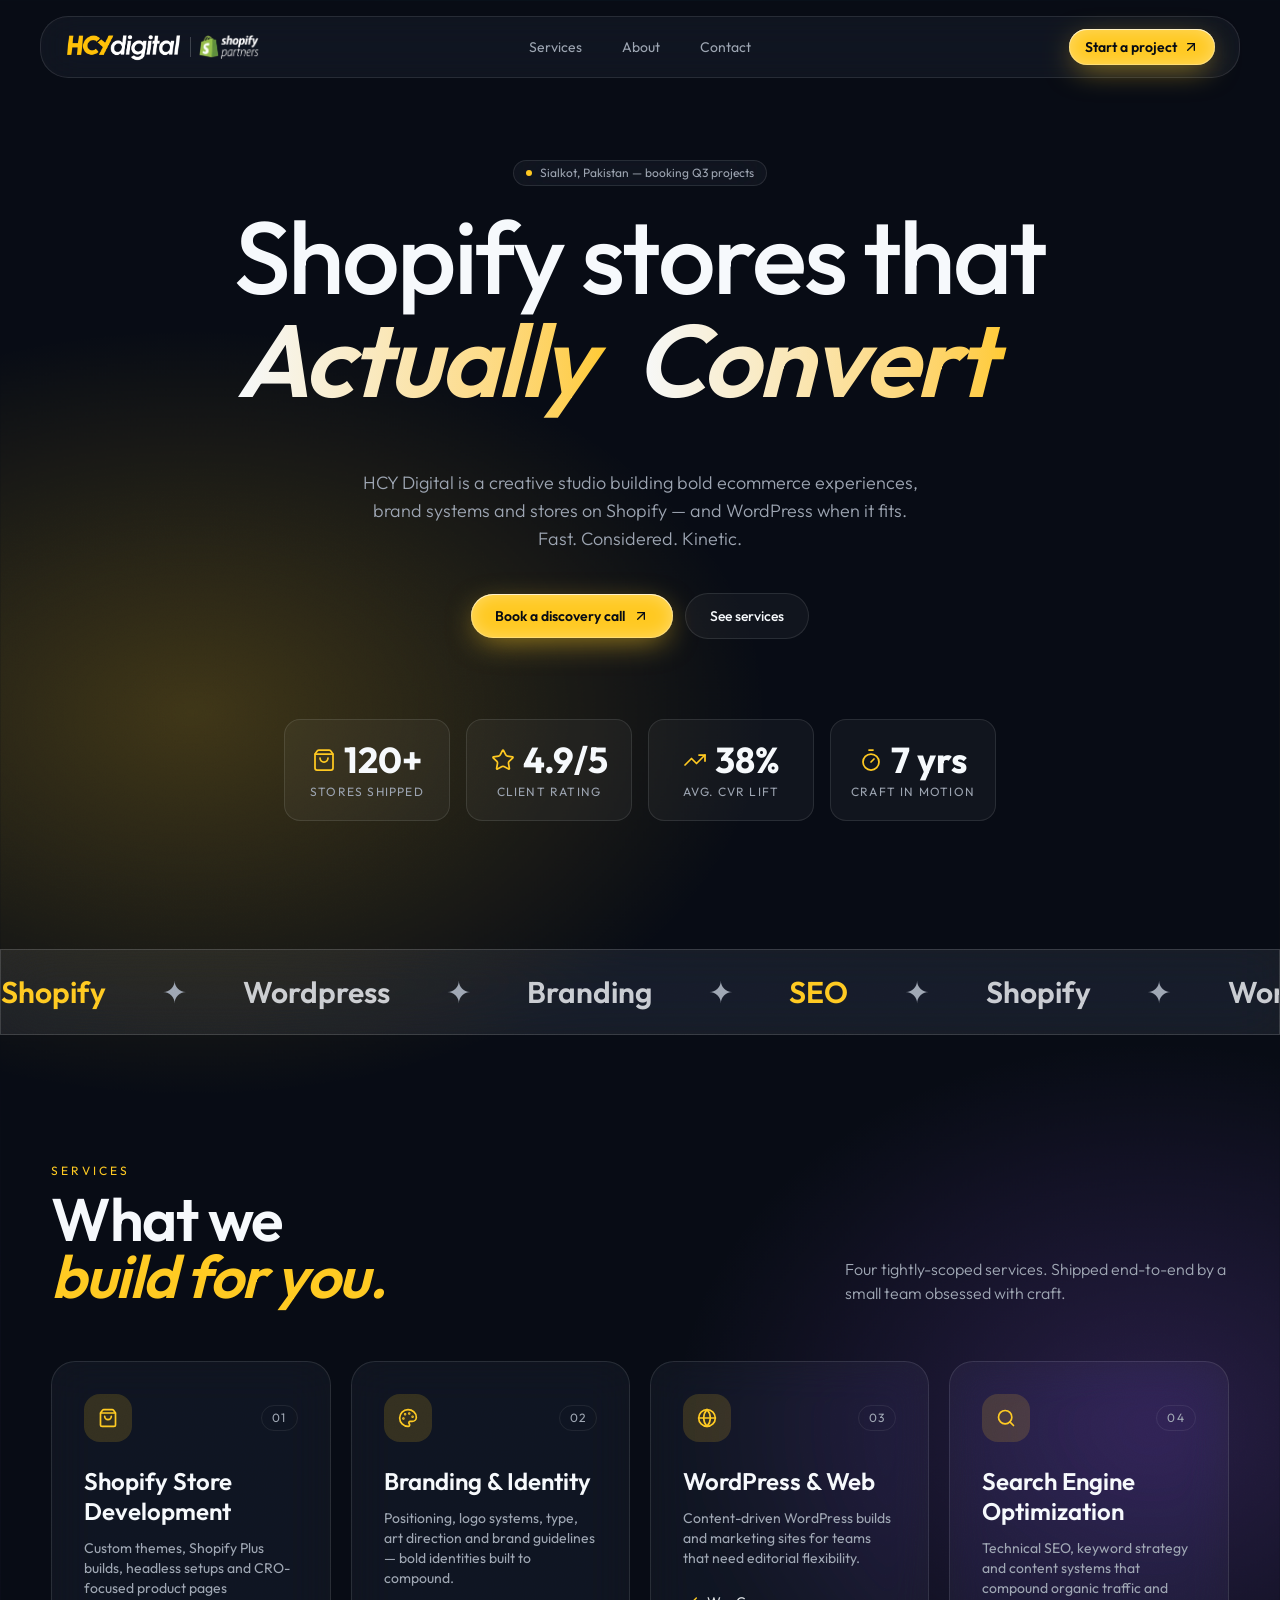
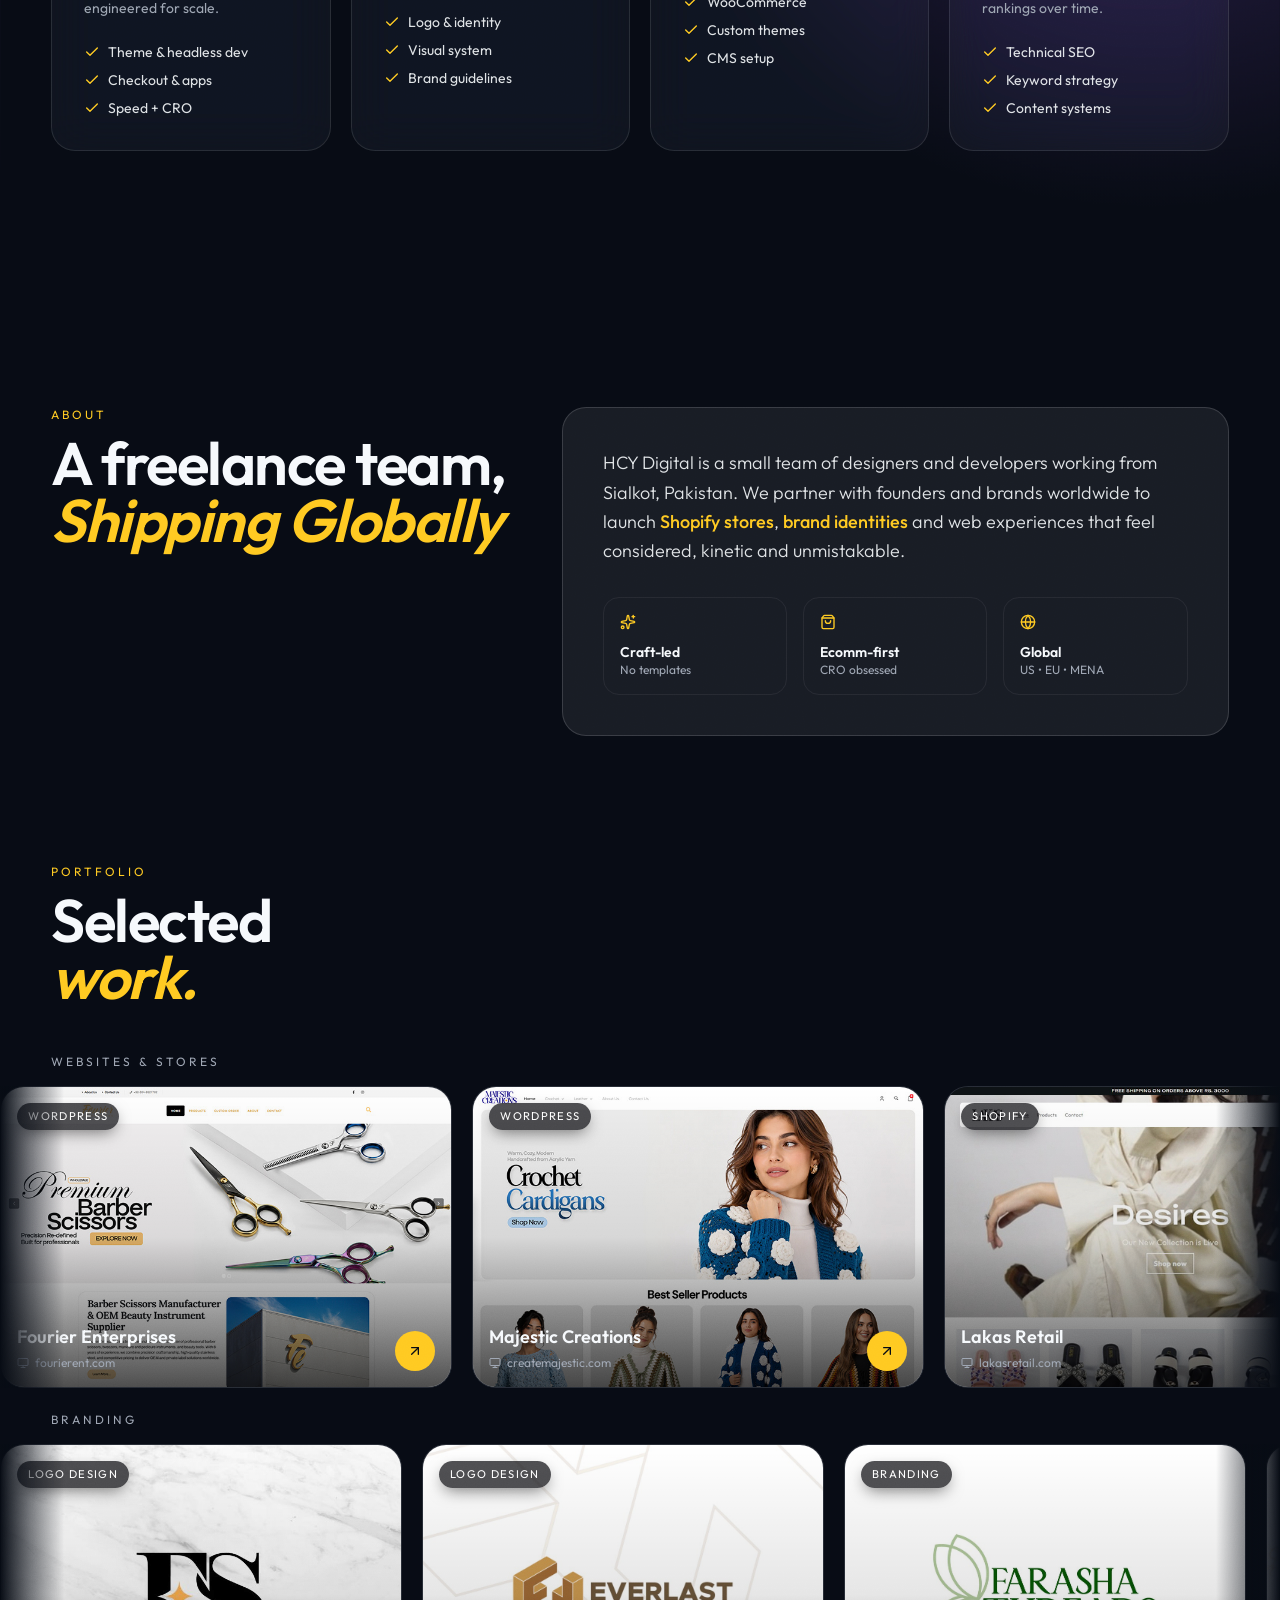
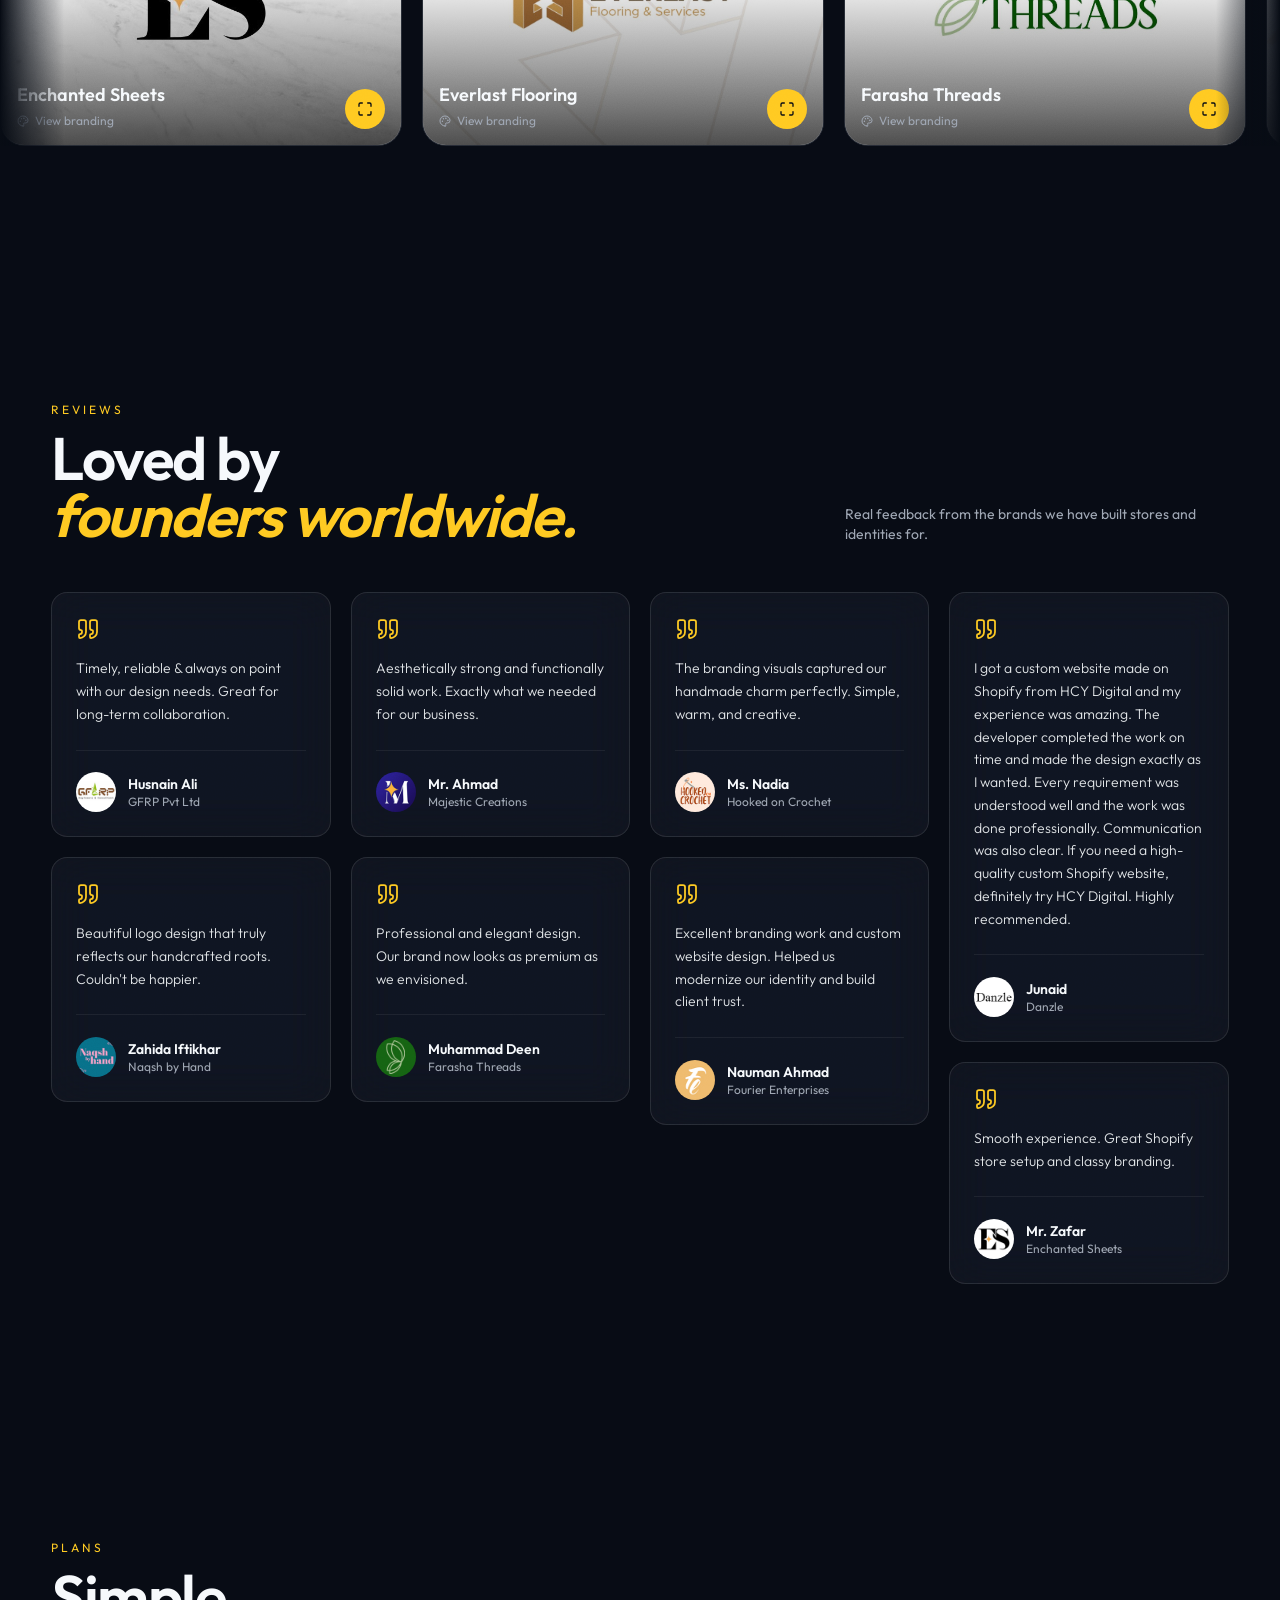
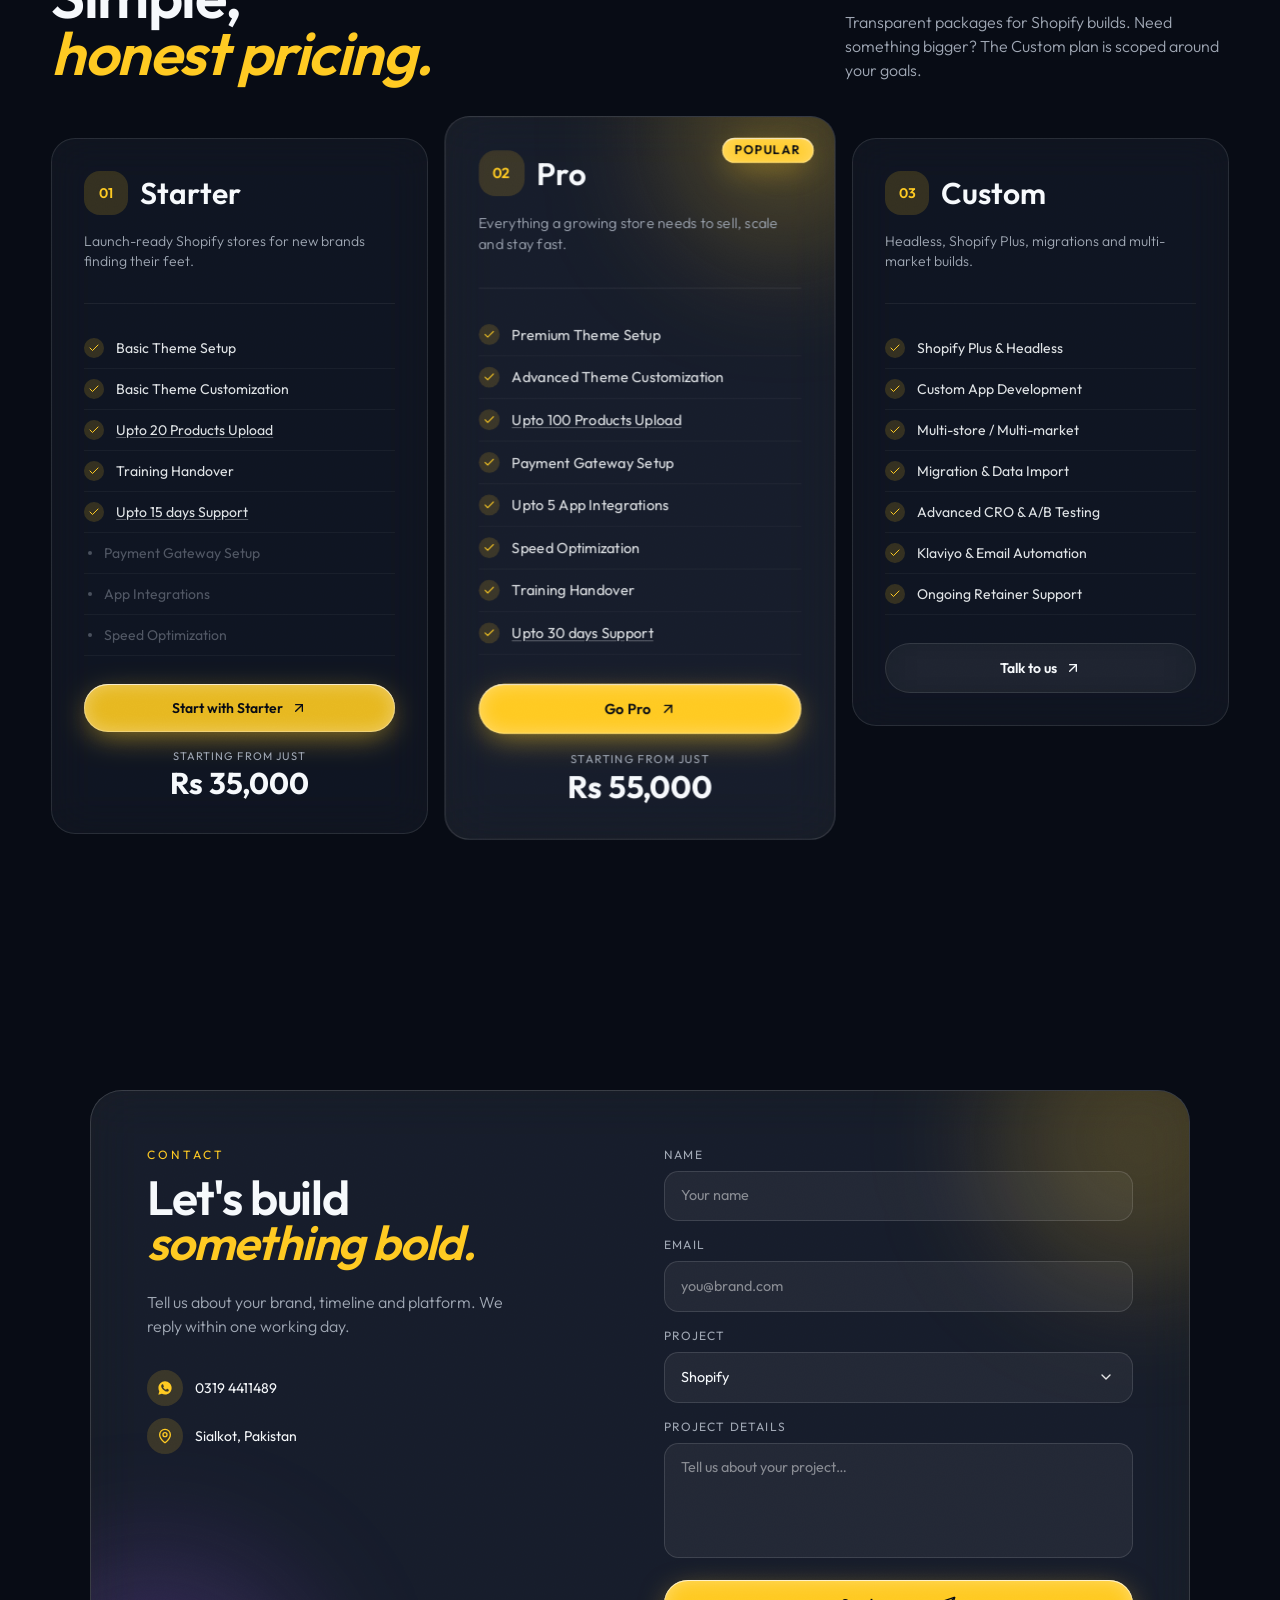
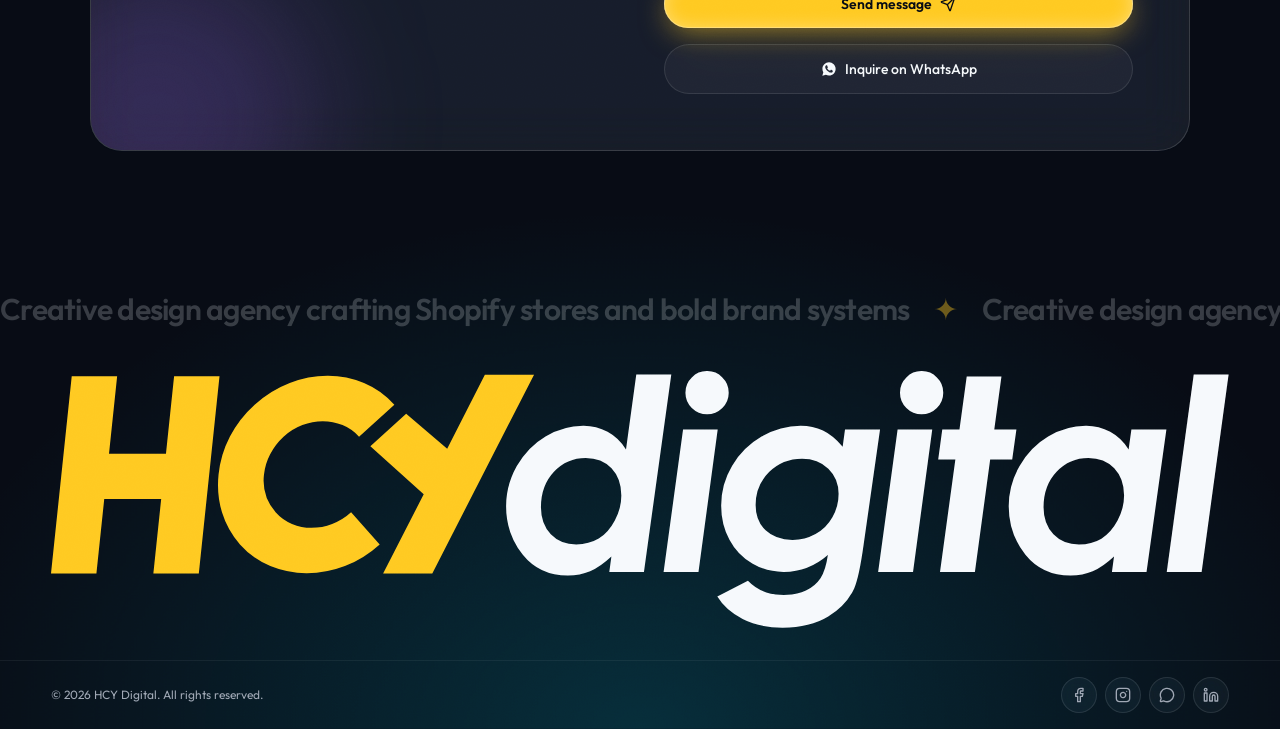
==== commit c054efc9: "Add site verification meta tag for shopify affiliate verification" ====
--- a/index.html
+++ b/index.html
@@ -20,6 +20,8 @@
 <link rel="preload" href="images/logo.png" as="image" fetchpriority="high">
 
 <link rel="stylesheet" href="styles.css">
+
+<meta name='impact-site-verification' value='4073ed47-51a4-4dac-b146-5e51ec84e346'>
 </head>
 <body><div class="relative min-h-screen overflow-x-hidden bg-aurora grain text-foreground"><div aria-hidden=true class="pointer-events-none fixed inset-0 -z-10 transition-[background] duration-300" style="background:radial-gradient(500px circle at 81.06694560669456% 0%,color-mix(in oklab,var(--primary) 12%,transparent),transparent 60%)"></div><div aria-hidden=true class="pointer-events-none absolute inset-0 -z-10 overflow-hidden"><div class="animate-float-slow absolute -top-24 -left-24 h-96 w-96 rounded-full bg-primary/20 blur-3xl"></div><div class="animate-float-slower absolute top-1/3 -right-32 h-[28rem] w-[28rem] rounded-full bg-accent/20 blur-3xl"></div><div class="animate-float-slow absolute bottom-0 left-1/3 h-80 w-80 rounded-full bg-[color:var(--glow-cyan)]/20 blur-3xl"></div></div><header id="site-header" class="fixed inset-x-0 top-0 z-40 w-full transition-transform duration-500 ease-[cubic-bezier(.2,.7,.2,1)] translate-y-0"><div id="header-blur" aria-hidden="true" class="pointer-events-none absolute inset-x-0 top-0 h-24 backdrop-blur-xl transition-opacity duration-300 [mask-image:linear-gradient(to_bottom,black_60%,transparent)] opacity-0"></div><div class="relative mx-auto mt-4 flex w-[min(1200px,94%)] items-center justify-between gap-4 rounded-[1.75rem] glass px-4 py-3 sm:px-6"><div class="flex shrink-0 items-center gap-2"><a href=#top class="flex items-center"><img src="images/logo.png" alt="HCY Digital" width="747" height="179" class="h-6 w-auto sm:h-7" fetchpriority="high"></a><span aria-hidden=true class="h-5 w-px bg-foreground/20"></span><a href=https://www.shopify.com/partners/directory/partner/hcy-digital target=_blank rel="noopener noreferrer" class="flex items-center"><img src="images/shopify-partner-badge.webp" alt="Shopify Partner" width="120" height="32" class="h-5 w-auto sm:h-6" loading="lazy"></a></div><nav class="pointer-events-none absolute left-1/2 top-1/2 hidden -translate-x-1/2 -translate-y-1/2 items-center gap-2 text-xs text-muted-foreground sm:text-sm md:flex"><a href=#services class="group pointer-events-auto relative inline-flex items-center"><span class="relative z-10 px-4 py-2 transition-colors duration-300 group-hover:text-primary-foreground">Services</span><span class="absolute inset-0 origin-bottom scale-y-0 rounded-full bg-primary opacity-0 transition-all duration-300 ease-[cubic-bezier(.2,.7,.2,1)] group-hover:scale-y-100 group-hover:opacity-100"></span></a><a href=#about class="group pointer-events-auto relative inline-flex items-center"><span class="relative z-10 px-4 py-2 transition-colors duration-300 group-hover:text-primary-foreground">About</span><span class="absolute inset-0 origin-bottom scale-y-0 rounded-full bg-primary opacity-0 transition-all duration-300 ease-[cubic-bezier(.2,.7,.2,1)] group-hover:scale-y-100 group-hover:opacity-100"></span></a><a href=#contact class="group pointer-events-auto relative inline-flex items-center"><span class="relative z-10 px-4 py-2 transition-colors duration-300 group-hover:text-primary-foreground">Contact</span><span class="absolute inset-0 origin-bottom scale-y-0 rounded-full bg-primary opacity-0 transition-all duration-300 ease-[cubic-bezier(.2,.7,.2,1)] group-hover:scale-y-100 group-hover:opacity-100"></span></a></nav><button type="button" id="mobile-menu-toggle" aria-label="Toggle menu" aria-expanded="false" class="flex md:hidden items-center justify-center rounded-full p-2 text-foreground transition-colors hover:text-primary"><svg xmlns=http://www.w3.org/2000/svg width=24 height=24 viewBox="0 0 24 24" fill=none stroke=currentColor stroke-width=2 stroke-linecap=round stroke-linejoin=round class="lucide lucide-menu h-5 w-5" aria-hidden=true><path d="M4 5h16"></path><path d="M4 12h16"></path><path d="M4 19h16"></path></svg></button><a href=#contact class="btn-glow group hidden items-center gap-1.5 rounded-full bg-primary px-4 py-2 text-sm font-semibold text-primary-foreground transition-transform hover:scale-[1.03] md:inline-flex">Start a project<svg xmlns=http://www.w3.org/2000/svg width=24 height=24 viewBox="0 0 24 24" fill=none stroke=currentColor stroke-width=2 stroke-linecap=round stroke-linejoin=round class="lucide lucide-arrow-up-right h-4 w-4 transition-transform group-hover:translate-x-0.5 group-hover:-translate-y-0.5" aria-hidden=true><path d="M7 7h10v10"></path><path d="M7 17 17 7"></path></svg></a></div></header><nav id="mobile-nav" class="mobile-nav glass" aria-label="Mobile">
 <a href="#services">Services</a>
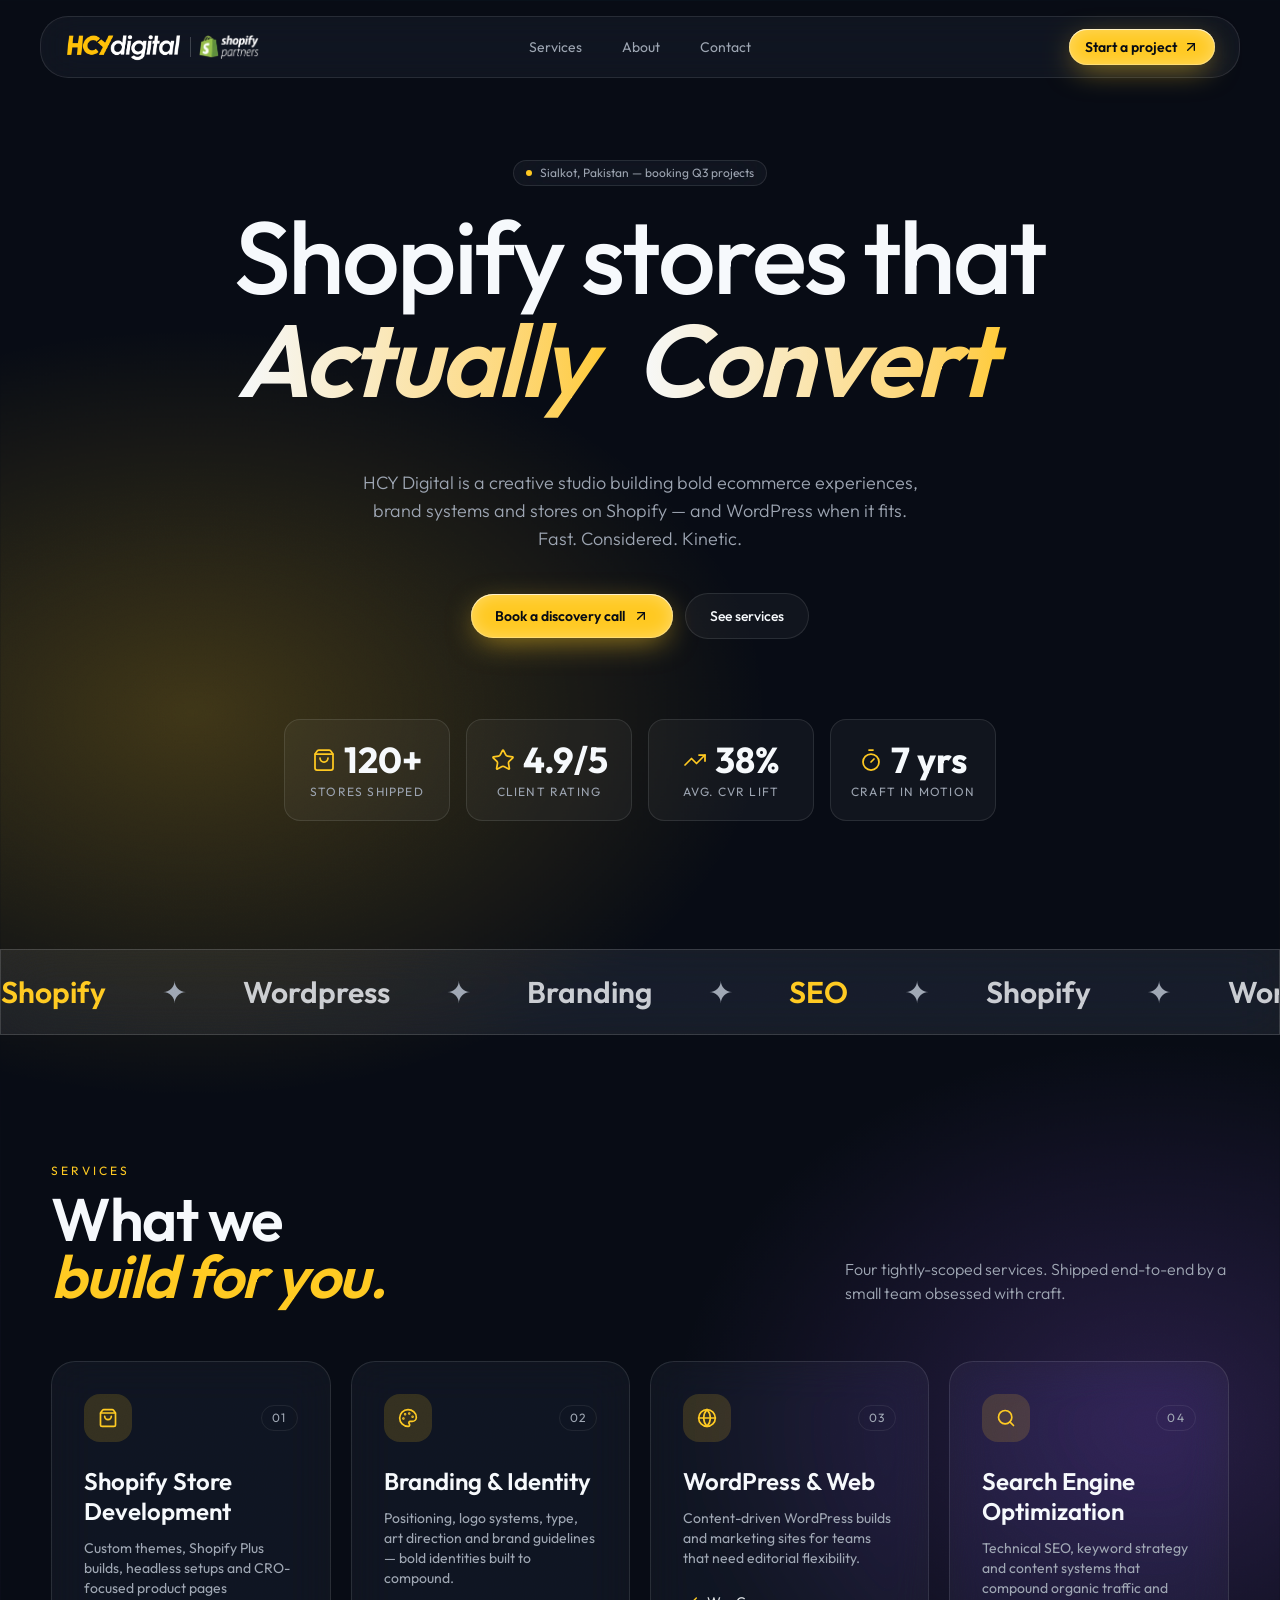
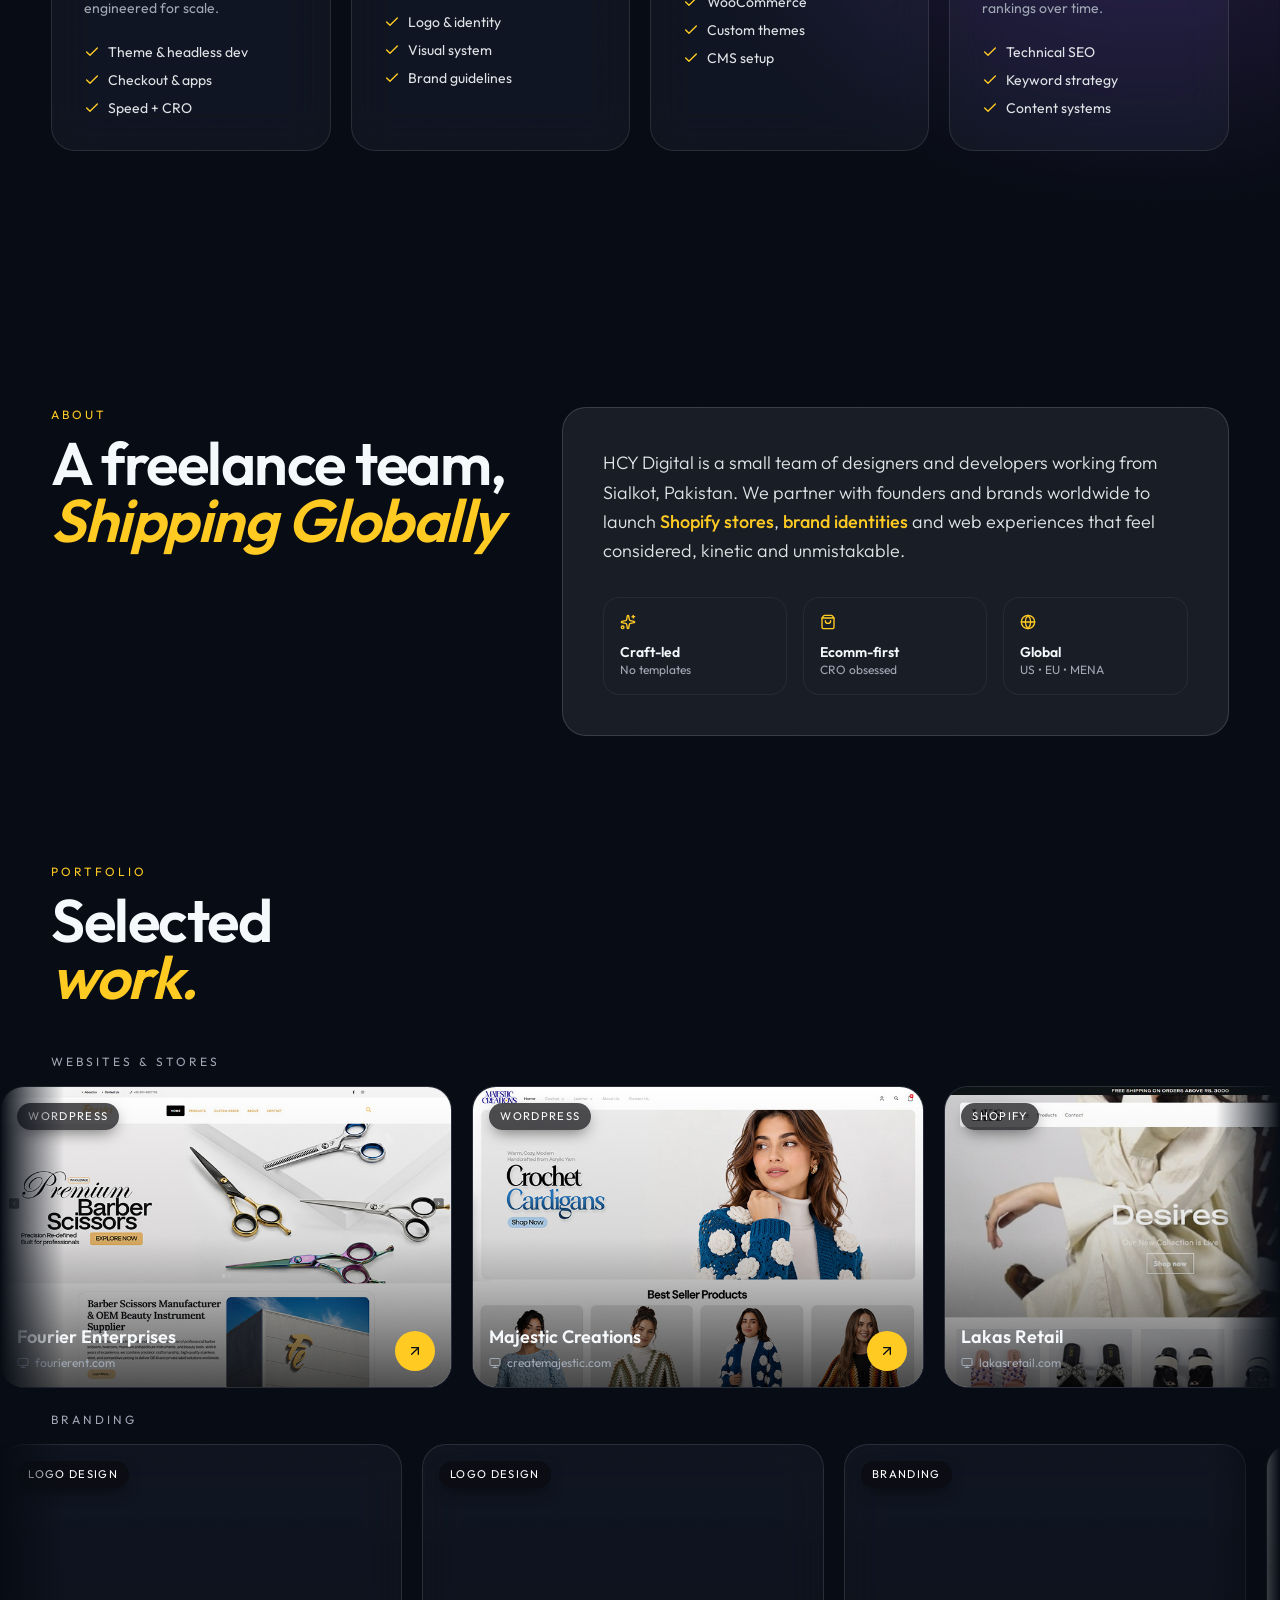
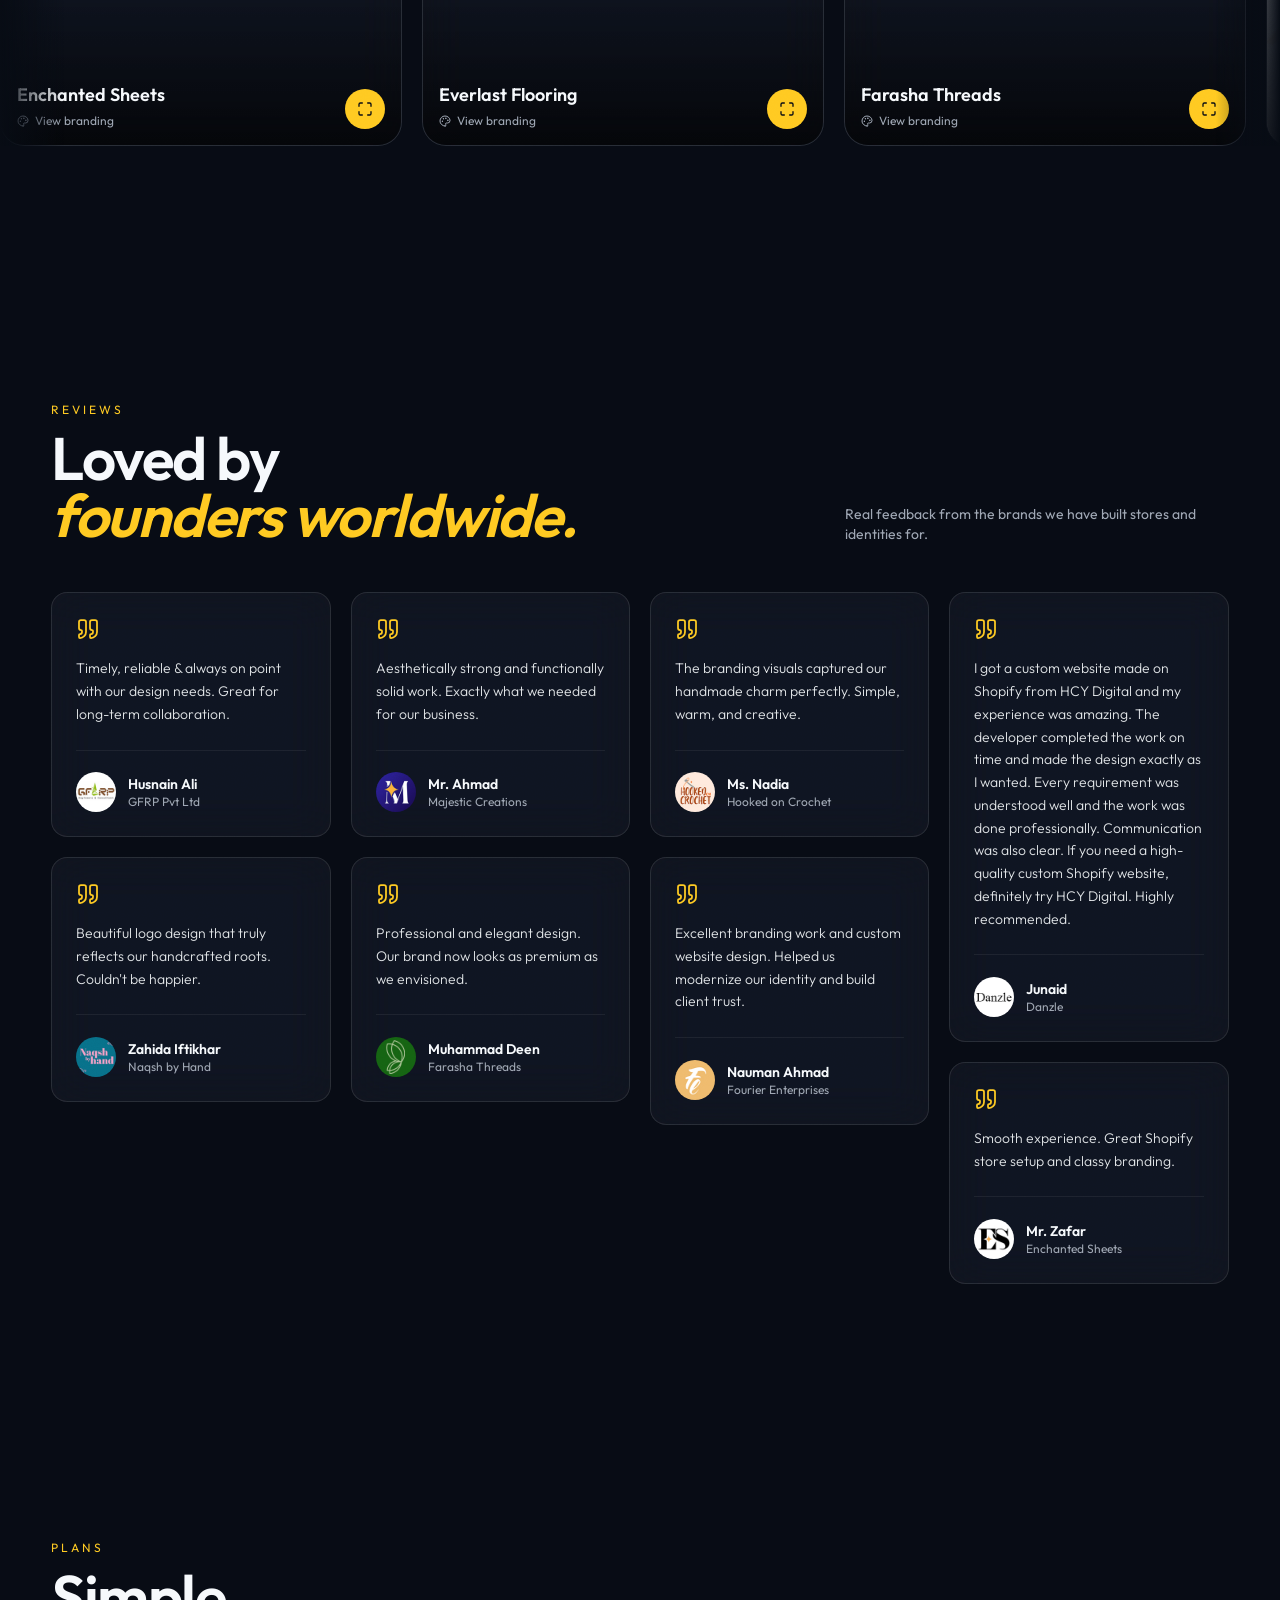
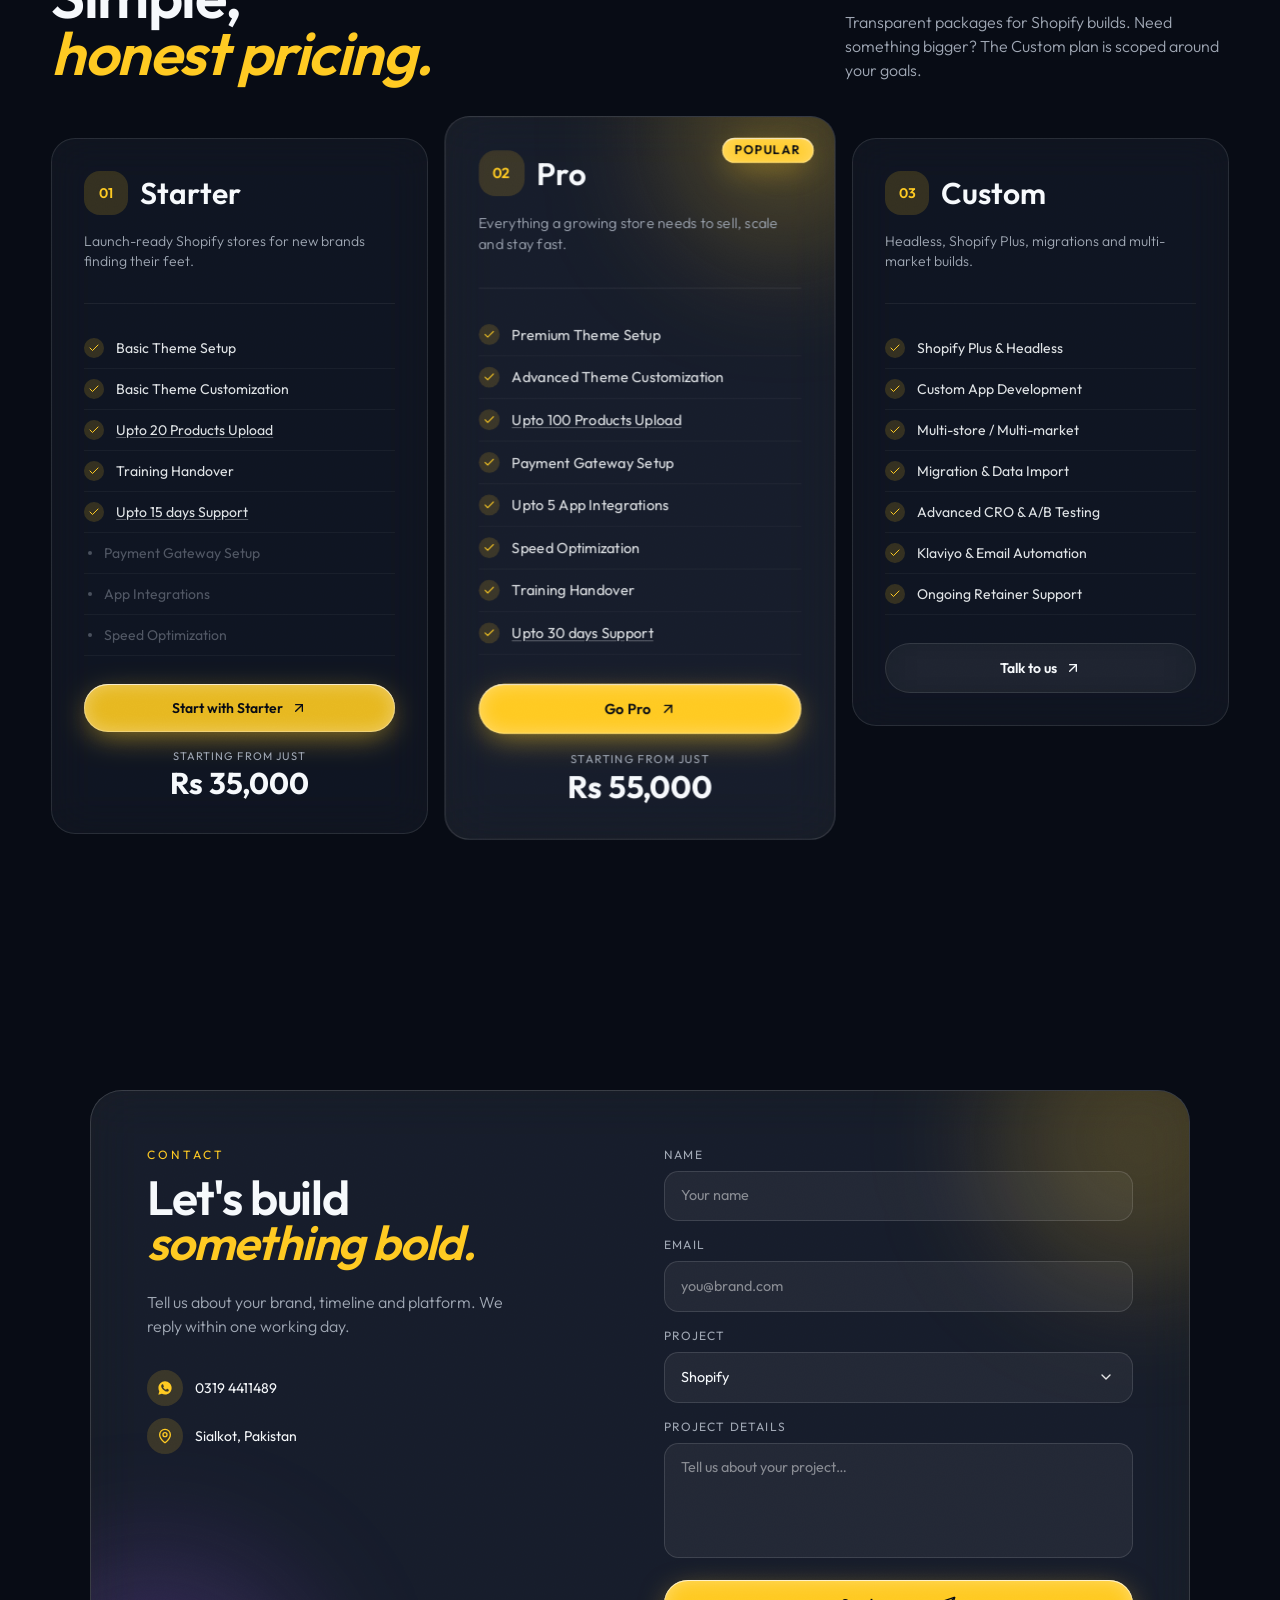
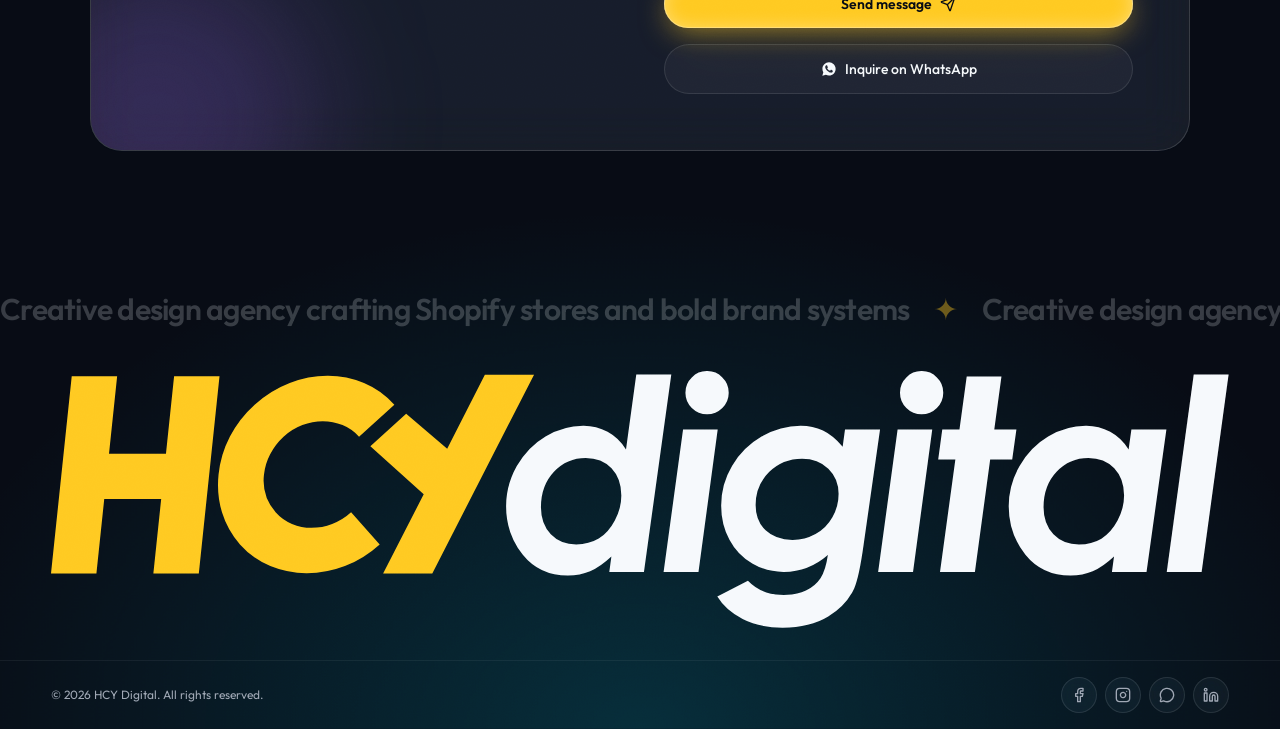
==== commit e2e4f2a6: "Update site verification meta tag value" ====
--- a/index.html
+++ b/index.html
@@ -21,7 +21,7 @@
 
 <link rel="stylesheet" href="styles.css">
 
-<meta name='impact-site-verification' value='4073ed47-51a4-4dac-b146-5e51ec84e346'>
+<meta name='impact-site-verification' value='332a7388-2f3e-48ec-b944-a41672da4d78'>
 </head>
 <body><div class="relative min-h-screen overflow-x-hidden bg-aurora grain text-foreground"><div aria-hidden=true class="pointer-events-none fixed inset-0 -z-10 transition-[background] duration-300" style="background:radial-gradient(500px circle at 81.06694560669456% 0%,color-mix(in oklab,var(--primary) 12%,transparent),transparent 60%)"></div><div aria-hidden=true class="pointer-events-none absolute inset-0 -z-10 overflow-hidden"><div class="animate-float-slow absolute -top-24 -left-24 h-96 w-96 rounded-full bg-primary/20 blur-3xl"></div><div class="animate-float-slower absolute top-1/3 -right-32 h-[28rem] w-[28rem] rounded-full bg-accent/20 blur-3xl"></div><div class="animate-float-slow absolute bottom-0 left-1/3 h-80 w-80 rounded-full bg-[color:var(--glow-cyan)]/20 blur-3xl"></div></div><header id="site-header" class="fixed inset-x-0 top-0 z-40 w-full transition-transform duration-500 ease-[cubic-bezier(.2,.7,.2,1)] translate-y-0"><div id="header-blur" aria-hidden="true" class="pointer-events-none absolute inset-x-0 top-0 h-24 backdrop-blur-xl transition-opacity duration-300 [mask-image:linear-gradient(to_bottom,black_60%,transparent)] opacity-0"></div><div class="relative mx-auto mt-4 flex w-[min(1200px,94%)] items-center justify-between gap-4 rounded-[1.75rem] glass px-4 py-3 sm:px-6"><div class="flex shrink-0 items-center gap-2"><a href=#top class="flex items-center"><img src="images/logo.png" alt="HCY Digital" width="747" height="179" class="h-6 w-auto sm:h-7" fetchpriority="high"></a><span aria-hidden=true class="h-5 w-px bg-foreground/20"></span><a href=https://www.shopify.com/partners/directory/partner/hcy-digital target=_blank rel="noopener noreferrer" class="flex items-center"><img src="images/shopify-partner-badge.webp" alt="Shopify Partner" width="120" height="32" class="h-5 w-auto sm:h-6" loading="lazy"></a></div><nav class="pointer-events-none absolute left-1/2 top-1/2 hidden -translate-x-1/2 -translate-y-1/2 items-center gap-2 text-xs text-muted-foreground sm:text-sm md:flex"><a href=#services class="group pointer-events-auto relative inline-flex items-center"><span class="relative z-10 px-4 py-2 transition-colors duration-300 group-hover:text-primary-foreground">Services</span><span class="absolute inset-0 origin-bottom scale-y-0 rounded-full bg-primary opacity-0 transition-all duration-300 ease-[cubic-bezier(.2,.7,.2,1)] group-hover:scale-y-100 group-hover:opacity-100"></span></a><a href=#about class="group pointer-events-auto relative inline-flex items-center"><span class="relative z-10 px-4 py-2 transition-colors duration-300 group-hover:text-primary-foreground">About</span><span class="absolute inset-0 origin-bottom scale-y-0 rounded-full bg-primary opacity-0 transition-all duration-300 ease-[cubic-bezier(.2,.7,.2,1)] group-hover:scale-y-100 group-hover:opacity-100"></span></a><a href=#contact class="group pointer-events-auto relative inline-flex items-center"><span class="relative z-10 px-4 py-2 transition-colors duration-300 group-hover:text-primary-foreground">Contact</span><span class="absolute inset-0 origin-bottom scale-y-0 rounded-full bg-primary opacity-0 transition-all duration-300 ease-[cubic-bezier(.2,.7,.2,1)] group-hover:scale-y-100 group-hover:opacity-100"></span></a></nav><button type="button" id="mobile-menu-toggle" aria-label="Toggle menu" aria-expanded="false" class="flex md:hidden items-center justify-center rounded-full p-2 text-foreground transition-colors hover:text-primary"><svg xmlns=http://www.w3.org/2000/svg width=24 height=24 viewBox="0 0 24 24" fill=none stroke=currentColor stroke-width=2 stroke-linecap=round stroke-linejoin=round class="lucide lucide-menu h-5 w-5" aria-hidden=true><path d="M4 5h16"></path><path d="M4 12h16"></path><path d="M4 19h16"></path></svg></button><a href=#contact class="btn-glow group hidden items-center gap-1.5 rounded-full bg-primary px-4 py-2 text-sm font-semibold text-primary-foreground transition-transform hover:scale-[1.03] md:inline-flex">Start a project<svg xmlns=http://www.w3.org/2000/svg width=24 height=24 viewBox="0 0 24 24" fill=none stroke=currentColor stroke-width=2 stroke-linecap=round stroke-linejoin=round class="lucide lucide-arrow-up-right h-4 w-4 transition-transform group-hover:translate-x-0.5 group-hover:-translate-y-0.5" aria-hidden=true><path d="M7 7h10v10"></path><path d="M7 17 17 7"></path></svg></a></div></header><nav id="mobile-nav" class="mobile-nav glass" aria-label="Mobile">
 <a href="#services">Services</a>
